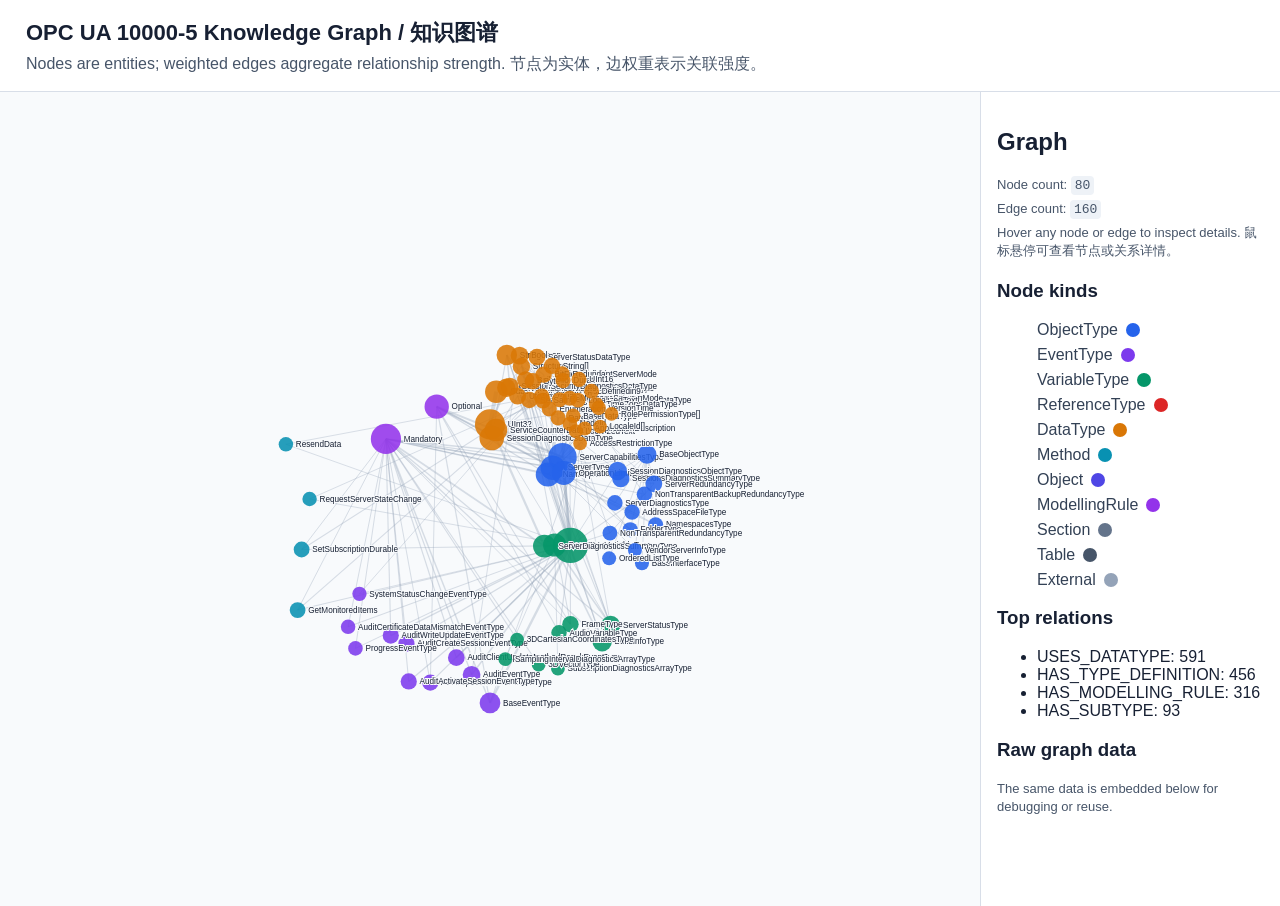
==== exports/demo_ServerType_graph.html @ 2d4c73ca "Add graph demo CLI" ====
<!doctype html>
<html lang="zh-CN">
<head>
  <meta charset="utf-8" />
  <title>OPC UA 10000-5 Knowledge Graph</title>
  <style>
    body { margin: 0; font-family: Segoe UI, Arial, sans-serif; color: #172033; background: #f8fafc; }
    header { padding: 18px 26px 12px; border-bottom: 1px solid #d8dee8; background: #ffffff; }
    h1 { margin: 0 0 6px; font-size: 22px; }
    p { margin: 4px 0; color: #475569; }
    .wrap { display: grid; grid-template-columns: 1fr 300px; min-height: calc(100vh - 86px); }
    svg { width: 100%; height: calc(100vh - 86px); background: #f8fafc; }
    aside { border-left: 1px solid #d8dee8; padding: 16px; background: #fff; overflow: auto; }
    text { font-size: 12px; fill: #172033; paint-order: stroke; stroke: #f8fafc; stroke-width: 3px; }
    .legend li { display: flex; align-items: center; gap: 8px; margin: 7px 0; color: #334155; }
    .legend b { display: inline-block; width: 14px; height: 14px; border-radius: 50%; }
    code { background: #eef2f7; padding: 2px 4px; border-radius: 4px; }
    .hint { font-size: 13px; line-height: 1.45; }
  </style>
</head>
<body>
  <header>
    <h1>OPC UA 10000-5 Knowledge Graph / 知识图谱</h1>
    <p>Nodes are entities; weighted edges aggregate relationship strength. 节点为实体，边权重表示关联强度。</p>
  </header>
  <main class="wrap">
    <svg viewBox="0 0 1440 940" role="img" aria-label="Knowledge graph">
      <g><line x1="728.9" y1="368.7" x2="722.6" y2="380.4" stroke="#94a3b8" stroke-width="6.20" opacity="0.34"><title>DataType:ServiceCounterDataType -&gt; DataType:SessionDiagnosticsDataType | weight=87 | USES_DATATYPE</title></line><line x1="729.2" y1="312.4" x2="720.0" y2="360.4" stroke="#94a3b8" stroke-width="5.86" opacity="0.34"><title>DataType:SubscriptionDiagnosticsDataType -&gt; DataType:UInt32 | weight=81 | USES_DATATYPE</title></line><line x1="826.5" y1="408.5" x2="838.1" y2="538.2" stroke="#94a3b8" stroke-width="4.65" opacity="0.34"><title>ObjectType:ServerCapabilitiesType -&gt; VariableType:PropertyType | weight=60 | HAS_TYPE_DEFINITION</title></line><line x1="720.0" y1="769.6" x2="838.1" y2="538.2" stroke="#94a3b8" stroke-width="3.44" opacity="0.34"><title>EventType:BaseEventType -&gt; VariableType:PropertyType | weight=39 | HAS_TYPE_DEFINITION</title></line><line x1="814.9" y1="537.6" x2="799.9" y2="539.2" stroke="#94a3b8" stroke-width="3.44" opacity="0.34"><title>VariableType:BaseDataVariableType -&gt; VariableType:ServerDiagnosticsSummaryType | weight=39 | HAS_SUBTYPE, HAS_TYPE_DEFINITION</title></line><line x1="720.0" y1="360.4" x2="828.5" y2="431.8" stroke="#94a3b8" stroke-width="3.27" opacity="0.34"><title>DataType:UInt32 -&gt; ObjectType:OperationLimitsType | weight=36 | USES_DATATYPE</title></line><line x1="828.5" y1="431.8" x2="838.1" y2="538.2" stroke="#94a3b8" stroke-width="3.27" opacity="0.34"><title>ObjectType:OperationLimitsType -&gt; VariableType:PropertyType | weight=36 | HAS_TYPE_DEFINITION</title></line><line x1="805.0" y1="434.0" x2="838.1" y2="538.2" stroke="#94a3b8" stroke-width="3.27" opacity="0.34"><title>ObjectType:NamespaceMetadataType -&gt; VariableType:PropertyType | weight=36 | HAS_TYPE_DEFINITION</title></line><line x1="720.0" y1="360.4" x2="799.9" y2="539.2" stroke="#94a3b8" stroke-width="3.27" opacity="0.34"><title>DataType:UInt32 -&gt; VariableType:ServerDiagnosticsSummaryType | weight=36 | USES_DATATYPE</title></line><line x1="743.9" y1="306.6" x2="720.0" y2="360.4" stroke="#94a3b8" stroke-width="3.27" opacity="0.34"><title>DataType:ServerDiagnosticsSummaryDataType -&gt; DataType:UInt32 | weight=36 | USES_DATATYPE</title></line><line x1="720.0" y1="360.4" x2="826.5" y2="408.5" stroke="#94a3b8" stroke-width="3.10" opacity="0.34"><title>DataType:UInt32 -&gt; ObjectType:ServerCapabilitiesType | weight=33 | USES_DATATYPE</title></line><line x1="641.7" y1="334.3" x2="826.5" y2="408.5" stroke="#94a3b8" stroke-width="2.92" opacity="0.34"><title>ModellingRule:Optional -&gt; ObjectType:ServerCapabilitiesType | weight=30 | HAS_MODELLING_RULE</title></line><line x1="641.7" y1="334.3" x2="828.5" y2="431.8" stroke="#94a3b8" stroke-width="2.58" opacity="0.34"><title>ModellingRule:Optional -&gt; ObjectType:OperationLimitsType | weight=24 | HAS_MODELLING_RULE</title></line><line x1="567.1" y1="381.7" x2="799.9" y2="539.2" stroke="#94a3b8" stroke-width="2.58" opacity="0.34"><title>ModellingRule:Mandatory -&gt; VariableType:ServerDiagnosticsSummaryType | weight=24 | HAS_MODELLING_RULE</title></line><line x1="812.3" y1="424.1" x2="838.1" y2="538.2" stroke="#94a3b8" stroke-width="2.41" opacity="0.34"><title>ObjectType:ServerType -&gt; VariableType:PropertyType | weight=21 | HAS_TYPE_DEFINITION</title></line><line x1="814.9" y1="537.6" x2="884.8" y2="679.6" stroke="#94a3b8" stroke-width="2.41" opacity="0.34"><title>VariableType:BaseDataVariableType -&gt; VariableType:BuildInfoType | weight=21 | HAS_SUBTYPE, HAS_TYPE_DEFINITION</title></line><line x1="567.1" y1="381.7" x2="812.3" y2="424.1" stroke="#94a3b8" stroke-width="2.23" opacity="0.34"><title>ModellingRule:Mandatory -&gt; ObjectType:ServerType | weight=18 | HAS_MODELLING_RULE</title></line><line x1="567.1" y1="381.7" x2="826.5" y2="408.5" stroke="#94a3b8" stroke-width="2.23" opacity="0.34"><title>ModellingRule:Mandatory -&gt; ObjectType:ServerCapabilitiesType | weight=18 | HAS_MODELLING_RULE</title></line><line x1="692.9" y1="728.3" x2="838.1" y2="538.2" stroke="#94a3b8" stroke-width="2.23" opacity="0.34"><title>EventType:AuditEventType -&gt; VariableType:PropertyType | weight=18 | HAS_TYPE_DEFINITION</title></line><line x1="814.9" y1="537.6" x2="897.3" y2="655.9" stroke="#94a3b8" stroke-width="2.23" opacity="0.34"><title>VariableType:BaseDataVariableType -&gt; VariableType:ServerStatusType | weight=18 | HAS_SUBTYPE, HAS_TYPE_DEFINITION</title></line><line x1="641.7" y1="334.3" x2="812.3" y2="424.1" stroke="#94a3b8" stroke-width="2.12" opacity="0.34"><title>ModellingRule:Optional -&gt; ObjectType:ServerType | weight=16 | HAS_MODELLING_RULE</title></line><line x1="720.0" y1="769.6" x2="567.1" y2="381.7" stroke="#94a3b8" stroke-width="2.12" opacity="0.34"><title>EventType:BaseEventType -&gt; ModellingRule:Mandatory | weight=16 | HAS_MODELLING_RULE</title></line><line x1="670.5" y1="703.1" x2="838.1" y2="538.2" stroke="#94a3b8" stroke-width="2.06" opacity="0.34"><title>EventType:AuditClientUpdateMethodResultEventType -&gt; VariableType:PropertyType | weight=15 | HAS_TYPE_DEFINITION</title></line><line x1="744.7" y1="258.4" x2="884.8" y2="679.6" stroke="#94a3b8" stroke-width="2.06" opacity="0.34"><title>DataType:String -&gt; VariableType:BuildInfoType | weight=15 | USES_DATATYPE</title></line><line x1="772.4" y1="294.9" x2="744.7" y2="258.4" stroke="#94a3b8" stroke-width="2.06" opacity="0.34"><title>DataType:BuildInfo -&gt; DataType:String | weight=15 | USES_DATATYPE</title></line><line x1="722.6" y1="380.4" x2="720.0" y2="360.4" stroke="#94a3b8" stroke-width="2.06" opacity="0.34"><title>DataType:SessionDiagnosticsDataType -&gt; DataType:UInt32 | weight=15 | USES_DATATYPE</title></line><line x1="749.1" y1="304.8" x2="744.7" y2="258.4" stroke="#94a3b8" stroke-width="2.06" opacity="0.34"><title>DataType:SessionSecurityDiagnosticsDataType -&gt; DataType:String | weight=15 | USES_DATATYPE</title></line><line x1="567.1" y1="381.7" x2="805.0" y2="434.0" stroke="#94a3b8" stroke-width="2.00" opacity="0.34"><title>ModellingRule:Mandatory -&gt; ObjectType:NamespaceMetadataType | weight=14 | HAS_MODELLING_RULE</title></line><line x1="869.3" y1="311.7" x2="812.3" y2="424.1" stroke="#94a3b8" stroke-width="1.89" opacity="0.34"><title>DataType:Definedin9 -&gt; ObjectType:ServerType | weight=12 | USES_DATATYPE</title></line><line x1="850.8" y1="294.3" x2="826.5" y2="408.5" stroke="#94a3b8" stroke-width="1.89" opacity="0.34"><title>DataType:UInt16 -&gt; ObjectType:ServerCapabilitiesType | weight=12 | USES_DATATYPE</title></line><line x1="641.7" y1="334.3" x2="805.0" y2="434.0" stroke="#94a3b8" stroke-width="1.89" opacity="0.34"><title>ModellingRule:Optional -&gt; ObjectType:NamespaceMetadataType | weight=12 | HAS_MODELLING_RULE</title></line><line x1="597.2" y1="682.6" x2="838.1" y2="538.2" stroke="#94a3b8" stroke-width="1.89" opacity="0.34"><title>EventType:AuditCreateSessionEventType -&gt; VariableType:PropertyType | weight=12 | HAS_TYPE_DEFINITION</title></line><line x1="600.6" y1="738.1" x2="838.1" y2="538.2" stroke="#94a3b8" stroke-width="1.89" opacity="0.34"><title>EventType:AuditActivateSessionEventType -&gt; VariableType:PropertyType | weight=12 | HAS_TYPE_DEFINITION</title></line><line x1="574.2" y1="670.7" x2="838.1" y2="538.2" stroke="#94a3b8" stroke-width="1.89" opacity="0.34"><title>EventType:AuditWriteUpdateEventType -&gt; VariableType:PropertyType | weight=12 | HAS_TYPE_DEFINITION</title></line><line x1="632.3" y1="739.8" x2="838.1" y2="538.2" stroke="#94a3b8" stroke-width="1.89" opacity="0.34"><title>EventType:AuditUpdateMethodEventType -&gt; VariableType:PropertyType | weight=12 | HAS_TYPE_DEFINITION</title></line><line x1="567.1" y1="381.7" x2="897.3" y2="655.9" stroke="#94a3b8" stroke-width="1.89" opacity="0.34"><title>ModellingRule:Mandatory -&gt; VariableType:ServerStatusType | weight=12 | HAS_MODELLING_RULE</title></line><line x1="567.1" y1="381.7" x2="884.8" y2="679.6" stroke="#94a3b8" stroke-width="1.89" opacity="0.34"><title>ModellingRule:Mandatory -&gt; VariableType:BuildInfoType | weight=12 | HAS_MODELLING_RULE</title></line><line x1="798.8" y1="287.3" x2="763.5" y2="259.4" stroke="#94a3b8" stroke-width="1.89" opacity="0.34"><title>DataType:BitFieldDefinition -&gt; DataType:Boolean | weight=12 | USES_DATATYPE</title></line><line x1="720.0" y1="769.6" x2="641.7" y2="334.3" stroke="#94a3b8" stroke-width="1.77" opacity="0.34"><title>EventType:BaseEventType -&gt; ModellingRule:Optional | weight=10 | HAS_MODELLING_RULE</title></line><line x1="692.9" y1="728.3" x2="567.1" y2="381.7" stroke="#94a3b8" stroke-width="1.77" opacity="0.34"><title>EventType:AuditEventType -&gt; ModellingRule:Mandatory | weight=10 | HAS_MODELLING_RULE</title></line><line x1="670.5" y1="703.1" x2="567.1" y2="381.7" stroke="#94a3b8" stroke-width="1.77" opacity="0.34"><title>EventType:AuditClientUpdateMethodResultEventType -&gt; ModellingRule:Mandatory | weight=10 | HAS_MODELLING_RULE</title></line><line x1="744.7" y1="258.4" x2="805.0" y2="434.0" stroke="#94a3b8" stroke-width="1.72" opacity="0.34"><title>DataType:String -&gt; ObjectType:NamespaceMetadataType | weight=9 | USES_DATATYPE</title></line><line x1="821.4" y1="666.7" x2="838.1" y2="538.2" stroke="#94a3b8" stroke-width="1.72" opacity="0.34"><title>VariableType:AudioVariableType -&gt; VariableType:PropertyType | weight=9 | HAS_TYPE_DEFINITION</title></line><line x1="797.9" y1="325.5" x2="720.0" y2="360.4" stroke="#94a3b8" stroke-width="1.72" opacity="0.34"><title>DataType:SamplingIntervalDiagnosticsDataType -&gt; DataType:UInt32 | weight=9 | USES_DATATYPE</title></line><line x1="722.6" y1="380.4" x2="744.7" y2="258.4" stroke="#94a3b8" stroke-width="1.72" opacity="0.34"><title>DataType:SessionDiagnosticsDataType -&gt; DataType:String | weight=9 | USES_DATATYPE</title></line><line x1="798.8" y1="287.3" x2="838.1" y2="538.2" stroke="#94a3b8" stroke-width="1.72" opacity="0.34"><title>DataType:BitFieldDefinition -&gt; VariableType:PropertyType | weight=9 | HAS_TYPE_DEFINITION</title></line><line x1="597.2" y1="682.6" x2="567.1" y2="381.7" stroke="#94a3b8" stroke-width="1.66" opacity="0.34"><title>EventType:AuditCreateSessionEventType -&gt; ModellingRule:Mandatory | weight=8 | HAS_MODELLING_RULE</title></line><line x1="574.2" y1="670.7" x2="567.1" y2="381.7" stroke="#94a3b8" stroke-width="1.66" opacity="0.34"><title>EventType:AuditWriteUpdateEventType -&gt; ModellingRule:Mandatory | weight=8 | HAS_MODELLING_RULE</title></line><line x1="811.1" y1="274.5" x2="812.3" y2="424.1" stroke="#94a3b8" stroke-width="1.54" opacity="0.34"><title>DataType:String[] -&gt; ObjectType:ServerType | weight=6 | USES_DATATYPE</title></line><line x1="926.0" y1="515.1" x2="826.5" y2="408.5" stroke="#94a3b8" stroke-width="1.54" opacity="0.34"><title>ObjectType:FolderType -&gt; ObjectType:ServerCapabilitiesType | weight=6 | HAS_TYPE_DEFINITION</title></line><line x1="567.1" y1="381.7" x2="907.5" y2="428.9" stroke="#94a3b8" stroke-width="1.54" opacity="0.34"><title>ModellingRule:Mandatory -&gt; ObjectType:SessionDiagnosticsObjectType | weight=6 | HAS_MODELLING_RULE</title></line><line x1="898.5" y1="345.0" x2="805.0" y2="434.0" stroke="#94a3b8" stroke-width="1.54" opacity="0.34"><title>DataType:RolePermissionType[] -&gt; ObjectType:NamespaceMetadataType | weight=6 | USES_DATATYPE</title></line><line x1="946.9" y1="463.0" x2="838.1" y2="538.2" stroke="#94a3b8" stroke-width="1.54" opacity="0.34"><title>ObjectType:NonTransparentBackupRedundancyType -&gt; VariableType:PropertyType | weight=6 | HAS_TYPE_DEFINITION</title></line><line x1="567.1" y1="381.7" x2="946.9" y2="463.0" stroke="#94a3b8" stroke-width="1.54" opacity="0.34"><title>ModellingRule:Mandatory -&gt; ObjectType:NonTransparentBackupRedundancyType | weight=6 | HAS_MODELLING_RULE</title></line><line x1="600.6" y1="738.1" x2="567.1" y2="381.7" stroke="#94a3b8" stroke-width="1.54" opacity="0.34"><title>EventType:AuditActivateSessionEventType -&gt; ModellingRule:Mandatory | weight=6 | HAS_MODELLING_RULE</title></line><line x1="511.5" y1="657.8" x2="838.1" y2="538.2" stroke="#94a3b8" stroke-width="1.54" opacity="0.34"><title>EventType:AuditCertificateDataMismatchEventType -&gt; VariableType:PropertyType | weight=6 | HAS_TYPE_DEFINITION</title></line><line x1="522.3" y1="689.5" x2="838.1" y2="538.2" stroke="#94a3b8" stroke-width="1.54" opacity="0.34"><title>EventType:ProgressEventType -&gt; VariableType:PropertyType | weight=6 | HAS_TYPE_DEFINITION</title></line><line x1="760.6" y1="318.6" x2="897.3" y2="655.9" stroke="#94a3b8" stroke-width="1.54" opacity="0.34"><title>DataType:UtcTime -&gt; VariableType:ServerStatusType | weight=6 | USES_DATATYPE</title></line><line x1="641.7" y1="334.3" x2="821.4" y2="666.7" stroke="#94a3b8" stroke-width="1.54" opacity="0.34"><title>ModellingRule:Optional -&gt; VariableType:AudioVariableType | weight=6 | HAS_MODELLING_RULE</title></line><line x1="567.1" y1="381.7" x2="791.5" y2="713.5" stroke="#94a3b8" stroke-width="1.54" opacity="0.34"><title>ModellingRule:Mandatory -&gt; VariableType:3DVectorType | weight=6 | HAS_MODELLING_RULE</title></line><line x1="567.1" y1="381.7" x2="759.8" y2="676.5" stroke="#94a3b8" stroke-width="1.54" opacity="0.34"><title>ModellingRule:Mandatory -&gt; VariableType:3DCartesianCoordinatesType | weight=6 | HAS_MODELLING_RULE</title></line><line x1="763.5" y1="259.4" x2="838.2" y2="654.0" stroke="#94a3b8" stroke-width="1.54" opacity="0.34"><title>DataType:Boolean -&gt; VariableType:FrameType | weight=6 | USES_DATATYPE</title></line><line x1="838.2" y1="654.0" x2="838.1" y2="538.2" stroke="#94a3b8" stroke-width="1.54" opacity="0.34"><title>VariableType:FrameType -&gt; VariableType:PropertyType | weight=6 | HAS_TYPE_DEFINITION</title></line><line x1="641.7" y1="334.3" x2="838.2" y2="654.0" stroke="#94a3b8" stroke-width="1.54" opacity="0.34"><title>ModellingRule:Optional -&gt; VariableType:FrameType | weight=6 | HAS_MODELLING_RULE</title></line><line x1="795.8" y1="319.2" x2="437.3" y2="633.2" stroke="#94a3b8" stroke-width="1.54" opacity="0.34"><title>DataType:Argument[] -&gt; Method:GetMonitoredItems | weight=6 | USES_DATATYPE</title></line><line x1="437.3" y1="633.2" x2="838.1" y2="538.2" stroke="#94a3b8" stroke-width="1.54" opacity="0.34"><title>Method:GetMonitoredItems -&gt; VariableType:PropertyType | weight=6 | HAS_TYPE_DEFINITION</title></line><line x1="795.8" y1="319.2" x2="443.2" y2="544.2" stroke="#94a3b8" stroke-width="1.54" opacity="0.34"><title>DataType:Argument[] -&gt; Method:SetSubscriptionDurable | weight=6 | USES_DATATYPE</title></line><line x1="443.2" y1="544.2" x2="838.1" y2="538.2" stroke="#94a3b8" stroke-width="1.54" opacity="0.34"><title>Method:SetSubscriptionDurable -&gt; VariableType:PropertyType | weight=6 | HAS_TYPE_DEFINITION</title></line><line x1="789.0" y1="261.6" x2="760.6" y2="318.6" stroke="#94a3b8" stroke-width="1.54" opacity="0.34"><title>DataType:ServerStatusDataType -&gt; DataType:UtcTime | weight=6 | USES_DATATYPE</title></line><line x1="722.6" y1="380.4" x2="760.6" y2="318.6" stroke="#94a3b8" stroke-width="1.54" opacity="0.34"><title>DataType:SessionDiagnosticsDataType -&gt; DataType:UtcTime | weight=6 | USES_DATATYPE</title></line><line x1="728.9" y1="368.7" x2="720.0" y2="360.4" stroke="#94a3b8" stroke-width="1.54" opacity="0.34"><title>DataType:ServiceCounterDataType -&gt; DataType:UInt32 | weight=6 | USES_DATATYPE</title></line><line x1="567.1" y1="381.7" x2="912.2" y2="440.2" stroke="#94a3b8" stroke-width="1.43" opacity="0.34"><title>ModellingRule:Mandatory -&gt; ObjectType:SessionsDiagnosticsSummaryType | weight=4 | HAS_MODELLING_RULE</title></line><line x1="511.5" y1="657.8" x2="567.1" y2="381.7" stroke="#94a3b8" stroke-width="1.43" opacity="0.34"><title>EventType:AuditCertificateDataMismatchEventType -&gt; ModellingRule:Mandatory | weight=4 | HAS_MODELLING_RULE</title></line><line x1="632.3" y1="739.8" x2="567.1" y2="381.7" stroke="#94a3b8" stroke-width="1.43" opacity="0.34"><title>EventType:AuditUpdateMethodEventType -&gt; ModellingRule:Mandatory | weight=4 | HAS_MODELLING_RULE</title></line><line x1="632.3" y1="739.8" x2="641.7" y2="334.3" stroke="#94a3b8" stroke-width="1.43" opacity="0.34"><title>EventType:AuditUpdateMethodEventType -&gt; ModellingRule:Optional | weight=4 | HAS_MODELLING_RULE</title></line><line x1="522.3" y1="689.5" x2="567.1" y2="381.7" stroke="#94a3b8" stroke-width="1.43" opacity="0.34"><title>EventType:ProgressEventType -&gt; ModellingRule:Mandatory | weight=4 | HAS_MODELLING_RULE</title></line><line x1="567.1" y1="381.7" x2="838.2" y2="654.0" stroke="#94a3b8" stroke-width="1.43" opacity="0.34"><title>ModellingRule:Mandatory -&gt; VariableType:FrameType | weight=4 | HAS_MODELLING_RULE</title></line><line x1="437.3" y1="633.2" x2="567.1" y2="381.7" stroke="#94a3b8" stroke-width="1.43" opacity="0.34"><title>Method:GetMonitoredItems -&gt; ModellingRule:Mandatory | weight=4 | HAS_MODELLING_RULE</title></line><line x1="443.2" y1="544.2" x2="567.1" y2="381.7" stroke="#94a3b8" stroke-width="1.43" opacity="0.34"><title>Method:SetSubscriptionDurable -&gt; ModellingRule:Mandatory | weight=4 | HAS_MODELLING_RULE</title></line><line x1="950.7" y1="404.4" x2="812.3" y2="424.1" stroke="#94a3b8" stroke-width="1.37" opacity="0.34"><title>ObjectType:BaseObjectType -&gt; ObjectType:ServerType | weight=3 | HAS_SUBTYPE</title></line><line x1="879.6" y1="336.1" x2="812.3" y2="424.1" stroke="#94a3b8" stroke-width="1.37" opacity="0.34"><title>DataType:VersionTime -&gt; ObjectType:ServerType | weight=3 | USES_DATATYPE</title></line><line x1="789.0" y1="261.6" x2="812.3" y2="424.1" stroke="#94a3b8" stroke-width="1.37" opacity="0.34"><title>DataType:ServerStatusDataType -&gt; ObjectType:ServerType | weight=3 | USES_DATATYPE</title></line><line x1="783.0" y1="297.0" x2="812.3" y2="424.1" stroke="#94a3b8" stroke-width="1.37" opacity="0.34"><title>DataType:Byte -&gt; ObjectType:ServerType | weight=3 | USES_DATATYPE</title></line><line x1="763.5" y1="259.4" x2="812.3" y2="424.1" stroke="#94a3b8" stroke-width="1.37" opacity="0.34"><title>DataType:Boolean -&gt; ObjectType:ServerType | weight=3 | USES_DATATYPE</title></line><line x1="820.1" y1="350.8" x2="812.3" y2="424.1" stroke="#94a3b8" stroke-width="1.37" opacity="0.34"><title>DataType:DateTime -&gt; ObjectType:ServerType | weight=3 | USES_DATATYPE</title></line><line x1="876.1" y1="331.1" x2="812.3" y2="424.1" stroke="#94a3b8" stroke-width="1.37" opacity="0.34"><title>DataType:TimeZoneDataType -&gt; ObjectType:ServerType | weight=3 | USES_DATATYPE</title></line><line x1="826.5" y1="408.5" x2="812.3" y2="424.1" stroke="#94a3b8" stroke-width="1.37" opacity="0.34"><title>ObjectType:ServerCapabilitiesType -&gt; ObjectType:ServerType | weight=3 | HAS_TYPE_DEFINITION</title></line><line x1="903.5" y1="475.7" x2="812.3" y2="424.1" stroke="#94a3b8" stroke-width="1.37" opacity="0.34"><title>ObjectType:ServerDiagnosticsType -&gt; ObjectType:ServerType | weight=3 | HAS_TYPE_DEFINITION</title></line><line x1="812.3" y1="424.1" x2="933.0" y2="545.0" stroke="#94a3b8" stroke-width="1.37" opacity="0.34"><title>ObjectType:ServerType -&gt; ObjectType:VendorServerInfoType | weight=3 | HAS_TYPE_DEFINITION</title></line><line x1="960.8" y1="447.7" x2="812.3" y2="424.1" stroke="#94a3b8" stroke-width="1.37" opacity="0.34"><title>ObjectType:ServerRedundancyType -&gt; ObjectType:ServerType | weight=3 | HAS_TYPE_DEFINITION</title></line><line x1="963.4" y1="507.8" x2="812.3" y2="424.1" stroke="#94a3b8" stroke-width="1.37" opacity="0.34"><title>ObjectType:NamespacesType -&gt; ObjectType:ServerType | weight=3 | HAS_TYPE_DEFINITION</title></line><line x1="950.7" y1="404.4" x2="826.5" y2="408.5" stroke="#94a3b8" stroke-width="1.37" opacity="0.34"><title>ObjectType:BaseObjectType -&gt; ObjectType:ServerCapabilitiesType | weight=3 | HAS_SUBTYPE</title></line><line x1="811.1" y1="274.5" x2="826.5" y2="408.5" stroke="#94a3b8" stroke-width="1.37" opacity="0.34"><title>DataType:String[] -&gt; ObjectType:ServerCapabilitiesType | weight=3 | USES_DATATYPE</title></line><line x1="881.7" y1="363.6" x2="826.5" y2="408.5" stroke="#94a3b8" stroke-width="1.37" opacity="0.34"><title>DataType:LocaleId[] -&gt; ObjectType:ServerCapabilitiesType | weight=3 | USES_DATATYPE</title></line><line x1="827.3" y1="296.0" x2="826.5" y2="408.5" stroke="#94a3b8" stroke-width="1.37" opacity="0.34"><title>DataType:Duration -&gt; ObjectType:ServerCapabilitiesType | weight=3 | USES_DATATYPE</title></line><line x1="828.5" y1="431.8" x2="826.5" y2="408.5" stroke="#94a3b8" stroke-width="1.37" opacity="0.34"><title>ObjectType:OperationLimitsType -&gt; ObjectType:ServerCapabilitiesType | weight=3 | HAS_TYPE_DEFINITION</title></line><line x1="842.2" y1="347.8" x2="826.5" y2="408.5" stroke="#94a3b8" stroke-width="1.37" opacity="0.34"><title>DataType:BaseDataType -&gt; ObjectType:ServerCapabilitiesType | weight=3 | USES_DATATYPE</title></line><line x1="950.7" y1="404.4" x2="903.5" y2="475.7" stroke="#94a3b8" stroke-width="1.37" opacity="0.34"><title>ObjectType:BaseObjectType -&gt; ObjectType:ServerDiagnosticsType | weight=3 | HAS_SUBTYPE</title></line><line x1="950.7" y1="404.4" x2="912.2" y2="440.2" stroke="#94a3b8" stroke-width="1.37" opacity="0.34"><title>ObjectType:BaseObjectType -&gt; ObjectType:SessionsDiagnosticsSummaryType | weight=3 | HAS_SUBTYPE</title></line><line x1="907.5" y1="428.9" x2="912.2" y2="440.2" stroke="#94a3b8" stroke-width="1.37" opacity="0.34"><title>ObjectType:SessionDiagnosticsObjectType -&gt; ObjectType:SessionsDiagnosticsSummaryType | weight=3 | HAS_TYPE_DEFINITION</title></line><line x1="950.7" y1="404.4" x2="907.5" y2="428.9" stroke="#94a3b8" stroke-width="1.37" opacity="0.34"><title>ObjectType:BaseObjectType -&gt; ObjectType:SessionDiagnosticsObjectType | weight=3 | HAS_SUBTYPE</title></line><line x1="722.6" y1="380.4" x2="907.5" y2="428.9" stroke="#94a3b8" stroke-width="1.37" opacity="0.34"><title>DataType:SessionDiagnosticsDataType -&gt; ObjectType:SessionDiagnosticsObjectType | weight=3 | USES_DATATYPE</title></line><line x1="749.1" y1="304.8" x2="907.5" y2="428.9" stroke="#94a3b8" stroke-width="1.37" opacity="0.34"><title>DataType:SessionSecurityDiagnosticsDataType -&gt; ObjectType:SessionDiagnosticsObjectType | weight=3 | USES_DATATYPE</title></line><line x1="907.5" y1="428.9" x2="838.1" y2="538.2" stroke="#94a3b8" stroke-width="1.37" opacity="0.34"><title>ObjectType:SessionDiagnosticsObjectType -&gt; VariableType:PropertyType | weight=3 | HAS_TYPE_DEFINITION</title></line><line x1="950.7" y1="404.4" x2="933.0" y2="545.0" stroke="#94a3b8" stroke-width="1.37" opacity="0.34"><title>ObjectType:BaseObjectType -&gt; ObjectType:VendorServerInfoType | weight=3 | HAS_SUBTYPE</title></line><line x1="950.7" y1="404.4" x2="960.8" y2="447.7" stroke="#94a3b8" stroke-width="1.37" opacity="0.34"><title>ObjectType:BaseObjectType -&gt; ObjectType:ServerRedundancyType | weight=3 | HAS_SUBTYPE</title></line><line x1="822.2" y1="324.1" x2="960.8" y2="447.7" stroke="#94a3b8" stroke-width="1.37" opacity="0.34"><title>DataType:RedundancySupport -&gt; ObjectType:ServerRedundancyType | weight=3 | USES_DATATYPE</title></line><line x1="896.2" y1="520.1" x2="960.8" y2="447.7" stroke="#94a3b8" stroke-width="1.37" opacity="0.34"><title>ObjectType:NonTransparentRedundancyType -&gt; ObjectType:ServerRedundancyType | weight=3 | HAS_SUBTYPE</title></line><line x1="811.1" y1="274.5" x2="896.2" y2="520.1" stroke="#94a3b8" stroke-width="1.37" opacity="0.34"><title>DataType:String[] -&gt; ObjectType:NonTransparentRedundancyType | weight=3 | USES_DATATYPE</title></line><line x1="896.2" y1="520.1" x2="838.1" y2="538.2" stroke="#94a3b8" stroke-width="1.37" opacity="0.34"><title>ObjectType:NonTransparentRedundancyType -&gt; VariableType:PropertyType | weight=3 | HAS_TYPE_DEFINITION</title></line><line x1="926.0" y1="515.1" x2="828.5" y2="431.8" stroke="#94a3b8" stroke-width="1.37" opacity="0.34"><title>ObjectType:FolderType -&gt; ObjectType:OperationLimitsType | weight=3 | HAS_SUBTYPE</title></line><line x1="950.7" y1="404.4" x2="805.0" y2="434.0" stroke="#94a3b8" stroke-width="1.37" opacity="0.34"><title>ObjectType:BaseObjectType -&gt; ObjectType:NamespaceMetadataType | weight=3 | HAS_SUBTYPE</title></line><line x1="820.1" y1="350.8" x2="805.0" y2="434.0" stroke="#94a3b8" stroke-width="1.37" opacity="0.34"><title>DataType:DateTime -&gt; ObjectType:NamespaceMetadataType | weight=3 | USES_DATATYPE</title></line><line x1="763.5" y1="259.4" x2="805.0" y2="434.0" stroke="#94a3b8" stroke-width="1.37" opacity="0.34"><title>DataType:Boolean -&gt; ObjectType:NamespaceMetadataType | weight=3 | USES_DATATYPE</title></line><line x1="928.7" y1="489.3" x2="805.0" y2="434.0" stroke="#94a3b8" stroke-width="1.37" opacity="0.34"><title>ObjectType:AddressSpaceFileType -&gt; ObjectType:NamespaceMetadataType | weight=3 | HAS_TYPE_DEFINITION</title></line><line x1="852.4" y1="388.3" x2="805.0" y2="434.0" stroke="#94a3b8" stroke-width="1.37" opacity="0.34"><title>DataType:AccessRestrictionType -&gt; ObjectType:NamespaceMetadataType | weight=3 | USES_DATATYPE</title></line><line x1="879.6" y1="336.1" x2="805.0" y2="434.0" stroke="#94a3b8" stroke-width="1.37" opacity="0.34"><title>DataType:VersionTime -&gt; ObjectType:NamespaceMetadataType | weight=3 | USES_DATATYPE</title></line><line x1="950.7" y1="404.4" x2="963.4" y2="507.8" stroke="#94a3b8" stroke-width="1.37" opacity="0.34"><title>ObjectType:BaseObjectType -&gt; ObjectType:NamespacesType | weight=3 | HAS_SUBTYPE</title></line><line x1="805.0" y1="434.0" x2="963.4" y2="507.8" stroke="#94a3b8" stroke-width="1.37" opacity="0.34"><title>ObjectType:NamespaceMetadataType -&gt; ObjectType:NamespacesType | weight=3 | HAS_TYPE_DEFINITION</title></line><line x1="826.1" y1="286.2" x2="946.9" y2="463.0" stroke="#94a3b8" stroke-width="1.37" opacity="0.34"><title>DataType:RedundantServerMode -&gt; ObjectType:NonTransparentBackupRedundancyType | weight=3 | USES_DATATYPE</title></line><line x1="876.1" y1="331.1" x2="720.0" y2="769.6" stroke="#94a3b8" stroke-width="1.37" opacity="0.34"><title>DataType:TimeZoneDataType -&gt; EventType:BaseEventType | weight=3 | USES_DATATYPE</title></line><line x1="763.5" y1="259.4" x2="692.9" y2="728.3" stroke="#94a3b8" stroke-width="1.37" opacity="0.34"><title>DataType:Boolean -&gt; EventType:AuditEventType | weight=3 | USES_DATATYPE</title></line><line x1="777.8" y1="324.6" x2="528.2" y2="609.4" stroke="#94a3b8" stroke-width="1.37" opacity="0.34"><title>DataType:ServerState -&gt; EventType:SystemStatusChangeEventType | weight=3 | USES_DATATYPE</title></line><line x1="528.2" y1="609.4" x2="838.1" y2="538.2" stroke="#94a3b8" stroke-width="1.37" opacity="0.34"><title>EventType:SystemStatusChangeEventType -&gt; VariableType:PropertyType | weight=3 | HAS_TYPE_DEFINITION</title></line><line x1="950.7" y1="404.4" x2="926.0" y2="515.1" stroke="#94a3b8" stroke-width="1.37" opacity="0.34"><title>ObjectType:BaseObjectType -&gt; ObjectType:FolderType | weight=3 | HAS_SUBTYPE</title></line><line x1="943.3" y1="564.5" x2="950.7" y2="404.4" stroke="#94a3b8" stroke-width="1.37" opacity="0.34"><title>ObjectType:BaseInterfaceType -&gt; ObjectType:BaseObjectType | weight=3 | HAS_SUBTYPE</title></line><line x1="950.7" y1="404.4" x2="895.1" y2="557.2" stroke="#94a3b8" stroke-width="1.37" opacity="0.34"><title>ObjectType:BaseObjectType -&gt; ObjectType:OrderedListType | weight=3 | HAS_SUBTYPE</title></line><line x1="777.8" y1="324.6" x2="897.3" y2="655.9" stroke="#94a3b8" stroke-width="1.37" opacity="0.34"><title>DataType:ServerState -&gt; VariableType:ServerStatusType | weight=3 | USES_DATATYPE</title></line><line x1="772.4" y1="294.9" x2="897.3" y2="655.9" stroke="#94a3b8" stroke-width="1.37" opacity="0.34"><title>DataType:BuildInfo -&gt; VariableType:ServerStatusType | weight=3 | USES_DATATYPE</title></line><line x1="720.0" y1="360.4" x2="897.3" y2="655.9" stroke="#94a3b8" stroke-width="1.37" opacity="0.34"><title>DataType:UInt32 -&gt; VariableType:ServerStatusType | weight=3 | USES_DATATYPE</title></line><line x1="846.1" y1="370.3" x2="897.3" y2="655.9" stroke="#94a3b8" stroke-width="1.37" opacity="0.34"><title>DataType:LocalizedText -&gt; VariableType:ServerStatusType | weight=3 | USES_DATATYPE</title></line><line x1="760.6" y1="318.6" x2="884.8" y2="679.6" stroke="#94a3b8" stroke-width="1.37" opacity="0.34"><title>DataType:UtcTime -&gt; VariableType:BuildInfoType | weight=3 | USES_DATATYPE</title></line><line x1="814.9" y1="537.6" x2="742.5" y2="705.3" stroke="#94a3b8" stroke-width="1.37" opacity="0.34"><title>VariableType:BaseDataVariableType -&gt; VariableType:SamplingIntervalDiagnosticsArrayType | weight=3 | HAS_SUBTYPE</title></line><line x1="814.9" y1="537.6" x2="819.8" y2="719.4" stroke="#94a3b8" stroke-width="1.37" opacity="0.34"><title>VariableType:BaseDataVariableType -&gt; VariableType:SubscriptionDiagnosticsArrayType | weight=3 | HAS_SUBTYPE</title></line><line x1="795.8" y1="319.2" x2="420.1" y2="389.6" stroke="#94a3b8" stroke-width="1.37" opacity="0.34"><title>DataType:Argument[] -&gt; Method:ResendData | weight=3 | USES_DATATYPE</title></line><line x1="420.1" y1="389.6" x2="838.1" y2="538.2" stroke="#94a3b8" stroke-width="1.37" opacity="0.34"><title>Method:ResendData -&gt; VariableType:PropertyType | weight=3 | HAS_TYPE_DEFINITION</title></line><line x1="795.8" y1="319.2" x2="454.9" y2="470.0" stroke="#94a3b8" stroke-width="1.37" opacity="0.34"><title>DataType:Argument[] -&gt; Method:RequestServerStateChange | weight=3 | USES_DATATYPE</title></line><line x1="454.9" y1="470.0" x2="838.1" y2="538.2" stroke="#94a3b8" stroke-width="1.37" opacity="0.34"><title>Method:RequestServerStateChange -&gt; VariableType:PropertyType | weight=3 | HAS_TYPE_DEFINITION</title></line><line x1="842.2" y1="347.8" x2="763.5" y2="259.4" stroke="#94a3b8" stroke-width="1.37" opacity="0.34"><title>DataType:BaseDataType -&gt; DataType:Boolean | weight=3 | HAS_SUBTYPE</title></line><line x1="842.2" y1="347.8" x2="820.1" y2="350.8" stroke="#94a3b8" stroke-width="1.37" opacity="0.34"><title>DataType:BaseDataType -&gt; DataType:DateTime | weight=3 | HAS_SUBTYPE</title></line><line x1="820.1" y1="350.8" x2="760.6" y2="318.6" stroke="#94a3b8" stroke-width="1.37" opacity="0.34"><title>DataType:DateTime -&gt; DataType:UtcTime | weight=3 | HAS_SUBTYPE</title></line><line x1="852.4" y1="388.3" x2="838.1" y2="538.2" stroke="#94a3b8" stroke-width="1.37" opacity="0.34"><title>DataType:AccessRestrictionType -&gt; VariableType:PropertyType | weight=3 | HAS_TYPE_DEFINITION</title></line><line x1="766.2" y1="275.2" x2="876.1" y2="331.1" stroke="#94a3b8" stroke-width="1.37" opacity="0.34"><title>DataType:Structure -&gt; DataType:TimeZoneDataType | weight=3 | HAS_SUBTYPE</title></line><line x1="859.3" y1="366.3" x2="766.2" y2="275.2" stroke="#94a3b8" stroke-width="1.37" opacity="0.34"><title>DataType:ApplicationDescription -&gt; DataType:Structure | weight=3 | HAS_SUBTYPE</title></line><line x1="807.1" y1="337.6" x2="837.1" y2="321.9" stroke="#94a3b8" stroke-width="1.37" opacity="0.34"><title>DataType:Enumeration -&gt; DataType:MessageSecurityMode | weight=3 | HAS_SUBTYPE</title></line><line x1="849.3" y1="324.7" x2="837.1" y2="321.9" stroke="#94a3b8" stroke-width="1.37" opacity="0.34"><title>DataType:LocalizedText[] -&gt; DataType:MessageSecurityMode | weight=3 | USES_DATATYPE</title></line><line x1="837.1" y1="321.9" x2="838.1" y2="538.2" stroke="#94a3b8" stroke-width="1.37" opacity="0.34"><title>DataType:MessageSecurityMode -&gt; VariableType:PropertyType | weight=3 | HAS_TYPE_DEFINITION</title></line><line x1="720.0" y1="360.4" x2="879.6" y2="336.1" stroke="#94a3b8" stroke-width="1.37" opacity="0.34"><title>DataType:UInt32 -&gt; DataType:VersionTime | weight=3 | HAS_SUBTYPE</title></line><line x1="772.4" y1="294.9" x2="760.6" y2="318.6" stroke="#94a3b8" stroke-width="1.37" opacity="0.34"><title>DataType:BuildInfo -&gt; DataType:UtcTime | weight=3 | USES_DATATYPE</title></line><line x1="772.4" y1="294.9" x2="766.2" y2="275.2" stroke="#94a3b8" stroke-width="1.37" opacity="0.34"><title>DataType:BuildInfo -&gt; DataType:Structure | weight=3 | HAS_SUBTYPE</title></line><line x1="807.1" y1="337.6" x2="822.2" y2="324.1" stroke="#94a3b8" stroke-width="1.37" opacity="0.34"><title>DataType:Enumeration -&gt; DataType:RedundancySupport | weight=3 | HAS_SUBTYPE</title></line><line x1="849.3" y1="324.7" x2="822.2" y2="324.1" stroke="#94a3b8" stroke-width="1.37" opacity="0.34"><title>DataType:LocalizedText[] -&gt; DataType:RedundancySupport | weight=3 | USES_DATATYPE</title></line><line x1="822.2" y1="324.1" x2="838.1" y2="538.2" stroke="#94a3b8" stroke-width="1.37" opacity="0.34"><title>DataType:RedundancySupport -&gt; VariableType:PropertyType | weight=3 | HAS_TYPE_DEFINITION</title></line><line x1="807.1" y1="337.6" x2="777.8" y2="324.6" stroke="#94a3b8" stroke-width="1.37" opacity="0.34"><title>DataType:Enumeration -&gt; DataType:ServerState | weight=3 | HAS_SUBTYPE</title></line><line x1="849.3" y1="324.7" x2="777.8" y2="324.6" stroke="#94a3b8" stroke-width="1.37" opacity="0.34"><title>DataType:LocalizedText[] -&gt; DataType:ServerState | weight=3 | USES_DATATYPE</title></line><line x1="777.8" y1="324.6" x2="838.1" y2="538.2" stroke="#94a3b8" stroke-width="1.37" opacity="0.34"><title>DataType:ServerState -&gt; VariableType:PropertyType | weight=3 | HAS_TYPE_DEFINITION</title></line><line x1="827.3" y1="296.0" x2="797.9" y2="325.5" stroke="#94a3b8" stroke-width="1.37" opacity="0.34"><title>DataType:Duration -&gt; DataType:SamplingIntervalDiagnosticsDataType | weight=3 | USES_DATATYPE</title></line><line x1="797.9" y1="325.5" x2="766.2" y2="275.2" stroke="#94a3b8" stroke-width="1.37" opacity="0.34"><title>DataType:SamplingIntervalDiagnosticsDataType -&gt; DataType:Structure | weight=3 | HAS_SUBTYPE</title></line><line x1="743.9" y1="306.6" x2="766.2" y2="275.2" stroke="#94a3b8" stroke-width="1.37" opacity="0.34"><title>DataType:ServerDiagnosticsSummaryDataType -&gt; DataType:Structure | weight=3 | HAS_SUBTYPE</title></line><line x1="777.8" y1="324.6" x2="789.0" y2="261.6" stroke="#94a3b8" stroke-width="1.37" opacity="0.34"><title>DataType:ServerState -&gt; DataType:ServerStatusDataType | weight=3 | USES_DATATYPE</title></line></g>
      <g><g class="node" data-kind="VariableType"><circle cx="838.1" cy="538.2" r="26.0" fill="#059669" opacity="0.88"><title>VariableType:PropertyType | VariableType | score=430 | section=7.3</title></circle><text x="868.1" y="542.2">PropertyType</text></g><g class="node" data-kind="ModellingRule"><circle cx="567.1" cy="381.7" r="22.2" fill="#9333ea" opacity="0.88"><title>ModellingRule:Mandatory | ModellingRule | score=266 | section=8.4.2</title></circle><text x="593.2" y="385.7">Mandatory</text></g><g class="node" data-kind="DataType"><circle cx="720.0" cy="360.4" r="22.1" fill="#d97706" opacity="0.88"><title>DataType:UInt32 | DataType | score=262 | section=12.2.9.14</title></circle><text x="746.1" y="364.4">UInt32</text></g><g class="node" data-kind="ObjectType"><circle cx="826.5" cy="408.5" r="20.9" fill="#2563eb" opacity="0.88"><title>ObjectType:ServerCapabilitiesType | ObjectType | score=222 | section=6.3.2</title></circle><text x="851.5" y="412.5">ServerCapabilitiesType</text></g><g class="node" data-kind="DataType"><circle cx="722.6" cy="380.4" r="18.1" fill="#d97706" opacity="0.88"><title>DataType:SessionDiagnosticsDataType | DataType | score=136 | section=12.11</title></circle><text x="744.7" y="384.4">SessionDiagnosticsDataType</text></g><g class="node" data-kind="ObjectType"><circle cx="812.3" cy="424.1" r="18.0" fill="#2563eb" opacity="0.88"><title>ObjectType:ServerType | ObjectType | score=132 | section=6.3.1</title></circle><text x="834.2" y="428.1">ServerType</text></g><g class="node" data-kind="ModellingRule"><circle cx="641.7" cy="334.3" r="17.9" fill="#9333ea" opacity="0.88"><title>ModellingRule:Optional | ModellingRule | score=130 | section=8.4.3</title></circle><text x="663.6" y="338.3">Optional</text></g><g class="node" data-kind="ObjectType"><circle cx="805.0" cy="434.0" r="17.8" fill="#2563eb" opacity="0.88"><title>ObjectType:NamespaceMetadataType | ObjectType | score=127 | section=6.3.13</title></circle><text x="826.8" y="438.0">NamespaceMetadataType</text></g><g class="node" data-kind="ObjectType"><circle cx="828.5" cy="431.8" r="17.5" fill="#2563eb" opacity="0.88"><title>ObjectType:OperationLimitsType | ObjectType | score=120 | section=6.3.11</title></circle><text x="850.0" y="435.8">OperationLimitsType</text></g><g class="node" data-kind="VariableType"><circle cx="814.9" cy="537.6" r="16.9" fill="#059669" opacity="0.88"><title>VariableType:BaseDataVariableType | VariableType | score=106 | section=7.4</title></circle><text x="835.8" y="541.6">BaseDataVariableType</text></g><g class="node" data-kind="VariableType"><circle cx="799.9" cy="539.2" r="16.7" fill="#059669" opacity="0.88"><title>VariableType:ServerDiagnosticsSummaryType | VariableType | score=100 | section=7.8</title></circle><text x="820.6" y="543.2">ServerDiagnosticsSummaryType</text></g><g class="node" data-kind="DataType"><circle cx="729.2" cy="312.4" r="16.5" fill="#d97706" opacity="0.88"><title>DataType:SubscriptionDiagnosticsDataType | DataType | score=97 | section=12.15</title></circle><text x="749.7" y="316.4">SubscriptionDiagnosticsDataType</text></g><g class="node" data-kind="DataType"><circle cx="728.9" cy="368.7" r="16.5" fill="#d97706" opacity="0.88"><title>DataType:ServiceCounterDataType | DataType | score=97 | section=12.13</title></circle><text x="749.4" y="372.7">ServiceCounterDataType</text></g><g class="node" data-kind="EventType"><circle cx="720.0" cy="769.6" r="15.2" fill="#7c3aed" opacity="0.88"><title>EventType:BaseEventType | EventType | score=68 | section=6.4.2</title></circle><text x="739.2" y="773.6">BaseEventType</text></g><g class="node" data-kind="DataType"><circle cx="744.7" cy="258.4" r="15.1" fill="#d97706" opacity="0.88"><title>DataType:String | DataType | score=67 | section=12.2.11</title></circle><text x="763.8" y="262.4">String</text></g><g class="node" data-kind="VariableType"><circle cx="897.3" cy="655.9" r="14.3" fill="#059669" opacity="0.88"><title>VariableType:ServerStatusType | VariableType | score=52 | section=7.6</title></circle><text x="915.6" y="659.9">ServerStatusType</text></g><g class="node" data-kind="VariableType"><circle cx="884.8" cy="679.6" r="14.3" fill="#059669" opacity="0.88"><title>VariableType:BuildInfoType | VariableType | score=52 | section=7.7</title></circle><text x="903.1" y="683.6">BuildInfoType</text></g><g class="node" data-kind="ObjectType"><circle cx="950.7" cy="404.4" r="13.9" fill="#2563eb" opacity="0.88"><title>ObjectType:BaseObjectType | ObjectType | score=46 | section=6.2</title></circle><text x="968.6" y="408.4">BaseObjectType</text></g><g class="node" data-kind="ObjectType"><circle cx="907.5" cy="428.9" r="13.7" fill="#2563eb" opacity="0.88"><title>ObjectType:SessionDiagnosticsObjectType | ObjectType | score=43 | section=6.3.5</title></circle><text x="925.2" y="432.9">SessionDiagnosticsObjectType</text></g><g class="node" data-kind="DataType"><circle cx="743.9" cy="306.6" r="13.5" fill="#d97706" opacity="0.88"><title>DataType:ServerDiagnosticsSummaryDataType | DataType | score=40 | section=12.9</title></circle><text x="761.4" y="310.6">ServerDiagnosticsSummaryDataType</text></g><g class="node" data-kind="DataType"><circle cx="749.1" cy="304.8" r="13.1" fill="#d97706" opacity="0.88"><title>DataType:SessionSecurityDiagnosticsDataType | DataType | score=34 | section=12.12</title></circle><text x="766.2" y="308.8">SessionSecurityDiagnosticsDataType</text></g><g class="node" data-kind="DataType"><circle cx="763.5" cy="259.4" r="13.1" fill="#d97706" opacity="0.88"><title>DataType:Boolean | DataType | score=34 | section=12.2.2</title></circle><text x="780.5" y="263.4">Boolean</text></g><g class="node" data-kind="EventType"><circle cx="692.9" cy="728.3" r="13.0" fill="#7c3aed" opacity="0.88"><title>EventType:AuditEventType | EventType | score=33 | section=6.4.3</title></circle><text x="709.8" y="732.3">AuditEventType</text></g><g class="node" data-kind="DataType"><circle cx="766.2" cy="275.2" r="12.8" fill="#d97706" opacity="0.88"><title>DataType:Structure | DataType | score=31 | section=12.2.12</title></circle><text x="783.0" y="279.2">Structure</text></g><g class="node" data-kind="DataType"><circle cx="760.6" cy="318.6" r="12.6" fill="#d97706" opacity="0.88"><title>DataType:UtcTime | DataType | score=28 | section=12.2.4.1</title></circle><text x="777.2" y="322.6">UtcTime</text></g><g class="node" data-kind="DataType"><circle cx="772.4" cy="294.9" r="12.6" fill="#d97706" opacity="0.88"><title>DataType:BuildInfo | DataType | score=28 | section=12.4</title></circle><text x="789.0" y="298.9">BuildInfo</text></g><g class="node" data-kind="ObjectType"><circle cx="912.2" cy="440.2" r="12.6" fill="#2563eb" opacity="0.88"><title>ObjectType:SessionsDiagnosticsSummaryType | ObjectType | score=28 | section=6.3.4</title></circle><text x="928.8" y="444.2">SessionsDiagnosticsSummaryType</text></g><g class="node" data-kind="DataType"><circle cx="789.0" cy="261.6" r="12.3" fill="#d97706" opacity="0.88"><title>DataType:ServerStatusDataType | DataType | score=25 | section=12.10</title></circle><text x="805.4" y="265.6">ServerStatusDataType</text></g><g class="node" data-kind="EventType"><circle cx="670.5" cy="703.1" r="12.3" fill="#7c3aed" opacity="0.88"><title>EventType:AuditClientUpdateMethodResultEventType | EventType | score=25 | section=6.4.37</title></circle><text x="686.8" y="707.1">AuditClientUpdateMethodResultEventType</text></g><g class="node" data-kind="ObjectType"><circle cx="960.8" cy="447.7" r="12.3" fill="#2563eb" opacity="0.88"><title>ObjectType:ServerRedundancyType | ObjectType | score=25 | section=6.3.7</title></circle><text x="977.1" y="451.7">ServerRedundancyType</text></g><g class="node" data-kind="DataType"><circle cx="783.0" cy="297.0" r="12.1" fill="#d97706" opacity="0.88"><title>DataType:Byte | DataType | score=22 | section=12.2.9.11</title></circle><text x="799.0" y="301.0">Byte</text></g><g class="node" data-kind="VariableType"><circle cx="838.2" cy="654.0" r="12.1" fill="#059669" opacity="0.88"><title>VariableType:FrameType | VariableType | score=22 | section=7.27</title></circle><text x="854.3" y="658.0">FrameType</text></g><g class="node" data-kind="DataType"><circle cx="777.8" cy="324.6" r="12.1" fill="#d97706" opacity="0.88"><title>DataType:ServerState | DataType | score=22 | section=12.6</title></circle><text x="793.8" y="328.6">ServerState</text></g><g class="node" data-kind="DataType"><circle cx="798.8" cy="287.3" r="12.0" fill="#d97706" opacity="0.88"><title>DataType:BitFieldDefinition | DataType | score=21 | section=12.45</title></circle><text x="814.8" y="291.3">BitFieldDefinition</text></g><g class="node" data-kind="DataType"><circle cx="811.1" cy="274.5" r="12.0" fill="#d97706" opacity="0.88"><title>DataType:String[] | DataType | score=21 | section=</title></circle><text x="827.1" y="278.5">String[]</text></g><g class="node" data-kind="EventType"><circle cx="632.3" cy="739.8" r="11.9" fill="#7c3aed" opacity="0.88"><title>EventType:AuditUpdateMethodEventType | EventType | score=20 | section=6.4.27</title></circle><text x="648.2" y="743.8">AuditUpdateMethodEventType</text></g><g class="node" data-kind="EventType"><circle cx="600.6" cy="738.1" r="11.9" fill="#7c3aed" opacity="0.88"><title>EventType:AuditActivateSessionEventType | EventType | score=20 | section=6.4.10</title></circle><text x="616.5" y="742.1">AuditActivateSessionEventType</text></g><g class="node" data-kind="EventType"><circle cx="597.2" cy="682.6" r="11.9" fill="#7c3aed" opacity="0.88"><title>EventType:AuditCreateSessionEventType | EventType | score=20 | section=6.4.8</title></circle><text x="613.1" y="686.6">AuditCreateSessionEventType</text></g><g class="node" data-kind="EventType"><circle cx="574.2" cy="670.7" r="11.9" fill="#7c3aed" opacity="0.88"><title>EventType:AuditWriteUpdateEventType | EventType | score=20 | section=6.4.25</title></circle><text x="590.0" y="674.7">AuditWriteUpdateEventType</text></g><g class="node" data-kind="DataType"><circle cx="795.8" cy="319.2" r="11.7" fill="#d97706" opacity="0.88"><title>DataType:Argument[] | DataType | score=18 | section=</title></circle><text x="811.4" y="323.2">Argument[]</text></g><g class="node" data-kind="Method"><circle cx="437.3" cy="633.2" r="11.6" fill="#0891b2" opacity="0.88"><title>Method:GetMonitoredItems | Method | score=17 | section=9.1</title></circle><text x="452.9" y="637.2">GetMonitoredItems</text></g><g class="node" data-kind="Method"><circle cx="443.2" cy="544.2" r="11.6" fill="#0891b2" opacity="0.88"><title>Method:SetSubscriptionDurable | Method | score=17 | section=9.3</title></circle><text x="458.8" y="548.2">SetSubscriptionDurable</text></g><g class="node" data-kind="DataType"><circle cx="797.9" cy="325.5" r="11.5" fill="#d97706" opacity="0.88"><title>DataType:SamplingIntervalDiagnosticsDataType | DataType | score=16 | section=12.8</title></circle><text x="813.4" y="329.5">SamplingIntervalDiagnosticsDataType</text></g><g class="node" data-kind="VariableType"><circle cx="821.4" cy="666.7" r="11.4" fill="#059669" opacity="0.88"><title>VariableType:AudioVariableType | VariableType | score=15 | section=7.19</title></circle><text x="836.8" y="670.7">AudioVariableType</text></g><g class="node" data-kind="ObjectType"><circle cx="946.9" cy="463.0" r="11.4" fill="#2563eb" opacity="0.88"><title>ObjectType:NonTransparentBackupRedundancyType | ObjectType | score=15 | section=6.3.15</title></circle><text x="962.3" y="467.0">NonTransparentBackupRedundancyType</text></g><g class="node" data-kind="ObjectType"><circle cx="903.5" cy="475.7" r="11.4" fill="#2563eb" opacity="0.88"><title>ObjectType:ServerDiagnosticsType | ObjectType | score=15 | section=6.3.3</title></circle><text x="918.8" y="479.7">ServerDiagnosticsType</text></g><g class="node" data-kind="ObjectType"><circle cx="928.7" cy="489.3" r="11.2" fill="#2563eb" opacity="0.88"><title>ObjectType:AddressSpaceFileType | ObjectType | score=14 | section=6.3.12</title></circle><text x="943.9" y="493.3">AddressSpaceFileType</text></g><g class="node" data-kind="DataType"><circle cx="826.1" cy="286.2" r="11.1" fill="#d97706" opacity="0.88"><title>DataType:RedundantServerMode | DataType | score=13 | section=12.44</title></circle><text x="841.3" y="290.2">RedundantServerMode</text></g><g class="node" data-kind="DataType"><circle cx="827.3" cy="296.0" r="11.1" fill="#d97706" opacity="0.88"><title>DataType:Duration | DataType | score=13 | section=12.2.9.3</title></circle><text x="842.5" y="300.0">Duration</text></g><g class="node" data-kind="ObjectType"><circle cx="963.4" cy="507.8" r="11.1" fill="#2563eb" opacity="0.88"><title>ObjectType:NamespacesType | ObjectType | score=13 | section=6.3.14</title></circle><text x="978.5" y="511.8">NamespacesType</text></g><g class="node" data-kind="DataType"><circle cx="807.1" cy="337.6" r="11.1" fill="#d97706" opacity="0.88"><title>DataType:Enumeration | DataType | score=13 | section=12.2.5</title></circle><text x="822.2" y="341.6">Enumeration</text></g><g class="node" data-kind="DataType"><circle cx="822.2" cy="324.1" r="11.1" fill="#d97706" opacity="0.88"><title>DataType:RedundancySupport | DataType | score=13 | section=12.5</title></circle><text x="837.3" y="328.1">RedundancySupport</text></g><g class="node" data-kind="DataType"><circle cx="850.8" cy="294.3" r="11.1" fill="#d97706" opacity="0.88"><title>DataType:UInt16 | DataType | score=13 | section=12.2.9.12</title></circle><text x="865.9" y="298.3">UInt16</text></g><g class="node" data-kind="DataType"><circle cx="837.1" cy="321.9" r="11.1" fill="#d97706" opacity="0.88"><title>DataType:MessageSecurityMode | DataType | score=13 | section=12.3.10</title></circle><text x="852.3" y="325.9">MessageSecurityMode</text></g><g class="node" data-kind="DataType"><circle cx="820.1" cy="350.8" r="11.1" fill="#d97706" opacity="0.88"><title>DataType:DateTime | DataType | score=13 | section=12.2.4</title></circle><text x="835.2" y="354.8">DateTime</text></g><g class="node" data-kind="ObjectType"><circle cx="926.0" cy="515.1" r="11.1" fill="#2563eb" opacity="0.88"><title>ObjectType:FolderType | ObjectType | score=13 | section=6.6</title></circle><text x="941.1" y="519.1">FolderType</text></g><g class="node" data-kind="DataType"><circle cx="849.3" cy="324.7" r="11.0" fill="#d97706" opacity="0.88"><title>DataType:LocalizedText[] | DataType | score=12 | section=</title></circle><text x="864.3" y="328.7">LocalizedText[]</text></g><g class="node" data-kind="DataType"><circle cx="869.3" cy="311.7" r="11.0" fill="#d97706" opacity="0.88"><title>DataType:Definedin9 | DataType | score=12 | section=</title></circle><text x="884.3" y="315.7">Definedin9</text></g><g class="node" data-kind="ObjectType"><circle cx="896.2" cy="520.1" r="10.9" fill="#2563eb" opacity="0.88"><title>ObjectType:NonTransparentRedundancyType | ObjectType | score=11 | section=6.3.9</title></circle><text x="911.1" y="524.1">NonTransparentRedundancyType</text></g><g class="node" data-kind="EventType"><circle cx="522.3" cy="689.5" r="10.7" fill="#7c3aed" opacity="0.88"><title>EventType:ProgressEventType | EventType | score=10 | section=6.4.35</title></circle><text x="537.1" y="693.5">ProgressEventType</text></g><g class="node" data-kind="DataType"><circle cx="842.2" cy="347.8" r="10.7" fill="#d97706" opacity="0.88"><title>DataType:BaseDataType | DataType | score=10 | section=12.2.1</title></circle><text x="857.0" y="351.8">BaseDataType</text></g><g class="node" data-kind="EventType"><circle cx="511.5" cy="657.8" r="10.7" fill="#7c3aed" opacity="0.88"><title>EventType:AuditCertificateDataMismatchEventType | EventType | score=10 | section=6.4.13</title></circle><text x="526.2" y="661.8">AuditCertificateDataMismatchEventType</text></g><g class="node" data-kind="DataType"><circle cx="837.3" cy="359.4" r="10.7" fill="#d97706" opacity="0.88"><title>DataType:NodeId | DataType | score=10 | section=12.2.8</title></circle><text x="852.0" y="363.4">NodeId</text></g><g class="node" data-kind="DataType"><circle cx="876.1" cy="331.1" r="10.7" fill="#d97706" opacity="0.88"><title>DataType:TimeZoneDataType | DataType | score=10 | section=12.2.12.11</title></circle><text x="890.9" y="335.1">TimeZoneDataType</text></g><g class="node" data-kind="DataType"><circle cx="879.6" cy="336.1" r="10.7" fill="#d97706" opacity="0.88"><title>DataType:VersionTime | DataType | score=10 | section=12.3.16</title></circle><text x="894.3" y="340.1">VersionTime</text></g><g class="node" data-kind="Method"><circle cx="454.9" cy="470.0" r="10.6" fill="#0891b2" opacity="0.88"><title>Method:RequestServerStateChange | Method | score=9 | section=9.4</title></circle><text x="469.5" y="474.0">RequestServerStateChange</text></g><g class="node" data-kind="Method"><circle cx="420.1" cy="389.6" r="10.6" fill="#0891b2" opacity="0.88"><title>Method:ResendData | Method | score=9 | section=9.2</title></circle><text x="434.7" y="393.6">ResendData</text></g><g class="node" data-kind="EventType"><circle cx="528.2" cy="609.4" r="10.5" fill="#7c3aed" opacity="0.88"><title>EventType:SystemStatusChangeEventType | EventType | score=8 | section=6.4.30</title></circle><text x="542.6" y="613.4">SystemStatusChangeEventType</text></g><g class="node" data-kind="ObjectType"><circle cx="933.0" cy="545.0" r="10.3" fill="#2563eb" opacity="0.88"><title>ObjectType:VendorServerInfoType | ObjectType | score=7 | section=6.3.6</title></circle><text x="947.3" y="549.0">VendorServerInfoType</text></g><g class="node" data-kind="DataType"><circle cx="846.1" cy="370.3" r="10.3" fill="#d97706" opacity="0.88"><title>DataType:LocalizedText | DataType | score=7 | section=12.2.7</title></circle><text x="860.4" y="374.3">LocalizedText</text></g><g class="node" data-kind="ObjectType"><circle cx="943.3" cy="564.5" r="10.3" fill="#2563eb" opacity="0.88"><title>ObjectType:BaseInterfaceType | ObjectType | score=7 | section=6.9</title></circle><text x="957.6" y="568.5">BaseInterfaceType</text></g><g class="node" data-kind="DataType"><circle cx="859.3" cy="366.3" r="10.3" fill="#d97706" opacity="0.88"><title>DataType:ApplicationDescription | DataType | score=7 | section=12.3.3</title></circle><text x="873.6" y="370.3">ApplicationDescription</text></g><g class="node" data-kind="ObjectType"><circle cx="895.1" cy="557.2" r="10.3" fill="#2563eb" opacity="0.88"><title>ObjectType:OrderedListType | ObjectType | score=7 | section=6.10</title></circle><text x="909.4" y="561.2">OrderedListType</text></g><g class="node" data-kind="VariableType"><circle cx="819.8" cy="719.4" r="10.1" fill="#059669" opacity="0.88"><title>VariableType:SubscriptionDiagnosticsArrayType | VariableType | score=6 | section=7.11</title></circle><text x="834.0" y="723.4">SubscriptionDiagnosticsArrayType</text></g><g class="node" data-kind="VariableType"><circle cx="791.5" cy="713.5" r="10.1" fill="#059669" opacity="0.88"><title>VariableType:3DVectorType | VariableType | score=6 | section=7.22</title></circle><text x="805.6" y="717.5">3DVectorType</text></g><g class="node" data-kind="DataType"><circle cx="898.5" cy="345.0" r="10.1" fill="#d97706" opacity="0.88"><title>DataType:RolePermissionType[] | DataType | score=6 | section=</title></circle><text x="912.6" y="349.0">RolePermissionType[]</text></g><g class="node" data-kind="VariableType"><circle cx="759.8" cy="676.5" r="10.1" fill="#059669" opacity="0.88"><title>VariableType:3DCartesianCoordinatesType | VariableType | score=6 | section=7.24</title></circle><text x="773.9" y="680.5">3DCartesianCoordinatesType</text></g><g class="node" data-kind="DataType"><circle cx="881.7" cy="363.6" r="10.1" fill="#d97706" opacity="0.88"><title>DataType:LocaleId[] | DataType | score=6 | section=</title></circle><text x="895.9" y="367.6">LocaleId[]</text></g><g class="node" data-kind="VariableType"><circle cx="742.5" cy="705.3" r="10.1" fill="#059669" opacity="0.88"><title>VariableType:SamplingIntervalDiagnosticsArrayType | VariableType | score=6 | section=7.9</title></circle><text x="756.6" y="709.3">SamplingIntervalDiagnosticsArrayType</text></g><g class="node" data-kind="DataType"><circle cx="852.4" cy="388.3" r="10.1" fill="#d97706" opacity="0.88"><title>DataType:AccessRestrictionType | DataType | score=6 | section=12.2.9.13</title></circle><text x="866.6" y="392.3">AccessRestrictionType</text></g></g>
    </svg>
    <aside>
      <h2>Graph</h2>
      <p class="hint">Node count: <code>80</code></p>
      <p class="hint">Edge count: <code>160</code></p>
      <p class="hint">Hover any node or edge to inspect details. 鼠标悬停可查看节点或关系详情。</p>
      <h3>Node kinds</h3>
      <ul class="legend"><li><span>ObjectType</span><b style='background:#2563eb'></b></li>
<li><span>EventType</span><b style='background:#7c3aed'></b></li>
<li><span>VariableType</span><b style='background:#059669'></b></li>
<li><span>ReferenceType</span><b style='background:#dc2626'></b></li>
<li><span>DataType</span><b style='background:#d97706'></b></li>
<li><span>Method</span><b style='background:#0891b2'></b></li>
<li><span>Object</span><b style='background:#4f46e5'></b></li>
<li><span>ModellingRule</span><b style='background:#9333ea'></b></li>
<li><span>Section</span><b style='background:#64748b'></b></li>
<li><span>Table</span><b style='background:#475569'></b></li>
<li><span>External</span><b style='background:#94a3b8'></b></li></ul>
      <h3>Top relations</h3>
      <ul><li>USES_DATATYPE: 591</li>
<li>HAS_TYPE_DEFINITION: 456</li>
<li>HAS_MODELLING_RULE: 316</li>
<li>HAS_SUBTYPE: 93</li></ul>
      <h3>Raw graph data</h3>
      <p class="hint">The same data is embedded below for debugging or reuse.</p>
      <script type="application/json" id="graph-data">{&quot;metadata&quot;: {&quot;focus&quot;: &quot;ServerType&quot;, &quot;relation&quot;: null, &quot;depth&quot;: 2, &quot;min_weight&quot;: 1, &quot;include_defined&quot;: false, &quot;limit&quot;: 80, &quot;node_count&quot;: 80, &quot;edge_count&quot;: 160}, &quot;nodes&quot;: [{&quot;id&quot;: &quot;VariableType:PropertyType&quot;, &quot;label&quot;: &quot;PropertyType&quot;, &quot;kind&quot;: &quot;VariableType&quot;, &quot;section&quot;: &quot;7.3&quot;, &quot;tables&quot;: [&quot;table-73&quot;], &quot;score&quot;: 430, &quot;summary_zh&quot;: &quot;PropertyType 是 OPC UA 10000-5 信息模型中的 VariableType 实体，定义位置为第 7.3 节，关联表格 Table 73。&quot;, &quot;summary_en&quot;: &quot;The PropertyType is a subtype of the BaseVariableType. It is used as the type definition for all Properties. Properties are defined by their BrowseName and therefore they do not need a specialised type definition. It is not allowed to subtype this VariableType.&quot;}, {&quot;id&quot;: &quot;ModellingRule:Mandatory&quot;, &quot;label&quot;: &quot;Mandatory&quot;, &quot;kind&quot;: &quot;ModellingRule&quot;, &quot;section&quot;: &quot;8.4.2&quot;, &quot;tables&quot;: [&quot;table-114&quot;], &quot;score&quot;: 266, &quot;summary_zh&quot;: &quot;Mandatory 是 OPC UA 10000-5 信息模型中的 ModellingRule 实体，定义位置为第 8.4.2 节，关联表格 Table 114。&quot;, &quot;summary_en&quot;: &quot;The ModellingRule Mandatory is defined in OPC 10000-3. Its representation in the AddressSpace, the \&quot;Mandatory\&quot; Object, is formally defined in Table 114.&quot;}, {&quot;id&quot;: &quot;DataType:UInt32&quot;, &quot;label&quot;: &quot;UInt32&quot;, &quot;kind&quot;: &quot;DataType&quot;, &quot;section&quot;: &quot;12.2.9.14&quot;, &quot;tables&quot;: [&quot;table-186&quot;], &quot;score&quot;: 262, &quot;summary_zh&quot;: &quot;UInt32 是 OPC UA 10000-5 信息模型中的 DataType 实体，定义位置为第 12.2.9.14 节，关联表格 Table 186。&quot;, &quot;summary_en&quot;: &quot;The representation in the AddressSpace of the UInt32 DataType is defined in Table 186.&quot;}, {&quot;id&quot;: &quot;ObjectType:ServerCapabilitiesType&quot;, &quot;label&quot;: &quot;ServerCapabilitiesType&quot;, &quot;kind&quot;: &quot;ObjectType&quot;, &quot;section&quot;: &quot;6.3.2&quot;, &quot;tables&quot;: [&quot;table-10&quot;], &quot;score&quot;: 222, &quot;summary_zh&quot;: &quot;ServerCapabilitiesType 是 OPC UA 10000-5 信息模型中的 ObjectType 实体，定义位置为第 6.3.2 节，关联表格 Table 10。&quot;, &quot;summary_en&quot;: &quot;ServerCapabilitiesType is a ObjectType entity defined by OPC UA 10000-5.&quot;}, {&quot;id&quot;: &quot;DataType:SessionDiagnosticsDataType&quot;, &quot;label&quot;: &quot;SessionDiagnosticsDataType&quot;, &quot;kind&quot;: &quot;DataType&quot;, &quot;section&quot;: &quot;12.11&quot;, &quot;tables&quot;: [&quot;table-244&quot;, &quot;table-245&quot;], &quot;score&quot;: 136, &quot;summary_zh&quot;: &quot;SessionDiagnosticsDataType 是 OPC UA 10000-5 信息模型中的 DataType 实体，定义位置为第 12.11 节，关联表格 Table 244, Table 245。&quot;, &quot;summary_en&quot;: &quot;SessionDiagnosticsDataType is a DataType entity defined by OPC UA 10000-5.&quot;}, {&quot;id&quot;: &quot;ObjectType:ServerType&quot;, &quot;label&quot;: &quot;ServerType&quot;, &quot;kind&quot;: &quot;ObjectType&quot;, &quot;section&quot;: &quot;6.3.1&quot;, &quot;tables&quot;: [&quot;table-9&quot;], &quot;score&quot;: 132, &quot;summary_zh&quot;: &quot;ServerType 是 OPC UA 10000-5 信息模型中的 ObjectType 实体，定义位置为第 6.3.1 节，关联表格 Table 9。&quot;, &quot;summary_en&quot;: &quot;ServerType is a ObjectType entity defined by OPC UA 10000-5.&quot;}, {&quot;id&quot;: &quot;ModellingRule:Optional&quot;, &quot;label&quot;: &quot;Optional&quot;, &quot;kind&quot;: &quot;ModellingRule&quot;, &quot;section&quot;: &quot;8.4.3&quot;, &quot;tables&quot;: [&quot;table-115&quot;], &quot;score&quot;: 130, &quot;summary_zh&quot;: &quot;Optional 是 OPC UA 10000-5 信息模型中的 ModellingRule 实体，定义位置为第 8.4.3 节，关联表格 Table 115。&quot;, &quot;summary_en&quot;: &quot;The ModellingRule Optional is defined in OPC 10000-3. Its representation in the AddressSpace, the \&quot;Optional\&quot; Object, is formally defined in Table 115.&quot;}, {&quot;id&quot;: &quot;ObjectType:NamespaceMetadataType&quot;, &quot;label&quot;: &quot;NamespaceMetadataType&quot;, &quot;kind&quot;: &quot;ObjectType&quot;, &quot;section&quot;: &quot;6.3.13&quot;, &quot;tables&quot;: [&quot;table-22&quot;], &quot;score&quot;: 127, &quot;summary_zh&quot;: &quot;NamespaceMetadataType 是 OPC UA 10000-5 信息模型中的 ObjectType 实体，定义位置为第 6.3.13 节，关联表格 Table 22。&quot;, &quot;summary_en&quot;: &quot;NamespaceMetadataType is a ObjectType entity defined by OPC UA 10000-5.&quot;}, {&quot;id&quot;: &quot;ObjectType:OperationLimitsType&quot;, &quot;label&quot;: &quot;OperationLimitsType&quot;, &quot;kind&quot;: &quot;ObjectType&quot;, &quot;section&quot;: &quot;6.3.11&quot;, &quot;tables&quot;: [&quot;table-20&quot;], &quot;score&quot;: 120, &quot;summary_zh&quot;: &quot;OperationLimitsType 是 OPC UA 10000-5 信息模型中的 ObjectType 实体，定义位置为第 6.3.11 节，关联表格 Table 20。&quot;, &quot;summary_en&quot;: &quot;OperationLimitsType is a ObjectType entity defined by OPC UA 10000-5.&quot;}, {&quot;id&quot;: &quot;VariableType:BaseDataVariableType&quot;, &quot;label&quot;: &quot;BaseDataVariableType&quot;, &quot;kind&quot;: &quot;VariableType&quot;, &quot;section&quot;: &quot;7.4&quot;, &quot;tables&quot;: [&quot;table-74&quot;], &quot;score&quot;: 106, &quot;summary_zh&quot;: &quot;BaseDataVariableType 是 OPC UA 10000-5 信息模型中的 VariableType 实体，定义位置为第 7.4 节，关联表格 Table 74。&quot;, &quot;summary_en&quot;: &quot;The BaseDataVariableType is a subtype of the BaseVariableType. It is used as the type definition whenever there is a DataVariable having no more concrete type definition available. This VariableType is the base VariableType for VariableTypes of DataVariables, and all other VariableTypes of DataVariables shall either directly or indirectly inherit from it.&quot;}, {&quot;id&quot;: &quot;VariableType:ServerDiagnosticsSummaryType&quot;, &quot;label&quot;: &quot;ServerDiagnosticsSummaryType&quot;, &quot;kind&quot;: &quot;VariableType&quot;, &quot;section&quot;: &quot;7.8&quot;, &quot;tables&quot;: [&quot;table-78&quot;], &quot;score&quot;: 100, &quot;summary_zh&quot;: &quot;ServerDiagnosticsSummaryType 是 OPC UA 10000-5 信息模型中的 VariableType 实体，定义位置为第 7.8 节，关联表格 Table 78。&quot;, &quot;summary_en&quot;: &quot;ServerDiagnosticsSummaryType is a VariableType entity defined by OPC UA 10000-5.&quot;}, {&quot;id&quot;: &quot;DataType:SubscriptionDiagnosticsDataType&quot;, &quot;label&quot;: &quot;SubscriptionDiagnosticsDataType&quot;, &quot;kind&quot;: &quot;DataType&quot;, &quot;section&quot;: &quot;12.15&quot;, &quot;tables&quot;: [&quot;table-252&quot;, &quot;table-253&quot;], &quot;score&quot;: 97, &quot;summary_zh&quot;: &quot;SubscriptionDiagnosticsDataType 是 OPC UA 10000-5 信息模型中的 DataType 实体，定义位置为第 12.15 节，关联表格 Table 252, Table 253。&quot;, &quot;summary_en&quot;: &quot;SubscriptionDiagnosticsDataType is a DataType entity defined by OPC UA 10000-5.&quot;}, {&quot;id&quot;: &quot;DataType:ServiceCounterDataType&quot;, &quot;label&quot;: &quot;ServiceCounterDataType&quot;, &quot;kind&quot;: &quot;DataType&quot;, &quot;section&quot;: &quot;12.13&quot;, &quot;tables&quot;: [&quot;table-248&quot;, &quot;table-249&quot;], &quot;score&quot;: 97, &quot;summary_zh&quot;: &quot;ServiceCounterDataType 是 OPC UA 10000-5 信息模型中的 DataType 实体，定义位置为第 12.13 节，关联表格 Table 248, Table 249。&quot;, &quot;summary_en&quot;: &quot;ServiceCounterDataType is a DataType entity defined by OPC UA 10000-5.&quot;}, {&quot;id&quot;: &quot;EventType:BaseEventType&quot;, &quot;label&quot;: &quot;BaseEventType&quot;, &quot;kind&quot;: &quot;EventType&quot;, &quot;section&quot;: &quot;6.4.2&quot;, &quot;tables&quot;: [&quot;table-25&quot;], &quot;score&quot;: 68, &quot;summary_zh&quot;: &quot;BaseEventType 是 OPC UA 10000-5 信息模型中的 EventType 实体，定义位置为第 6.4.2 节，关联表格 Table 25。&quot;, &quot;summary_en&quot;: &quot;The SourceNode Property identifies the Node that the Event originated from. If the Event is not specific to a Node the NodeId is set to null. Some subtypes of this BaseEventType may define additional rules for the SourceNode Property.&quot;}, {&quot;id&quot;: &quot;DataType:String&quot;, &quot;label&quot;: &quot;String&quot;, &quot;kind&quot;: &quot;DataType&quot;, &quot;section&quot;: &quot;12.2.11&quot;, &quot;tables&quot;: [&quot;table-189&quot;], &quot;score&quot;: 67, &quot;summary_zh&quot;: &quot;String 是 OPC UA 10000-5 信息模型中的 DataType 实体，定义位置为第 12.2.11 节，关联表格 Table 189。&quot;, &quot;summary_en&quot;: &quot;The representation in the AddressSpace of the String DataType is defined in Table 189.&quot;}, {&quot;id&quot;: &quot;VariableType:ServerStatusType&quot;, &quot;label&quot;: &quot;ServerStatusType&quot;, &quot;kind&quot;: &quot;VariableType&quot;, &quot;section&quot;: &quot;7.6&quot;, &quot;tables&quot;: [&quot;table-76&quot;], &quot;score&quot;: 52, &quot;summary_zh&quot;: &quot;ServerStatusType 是 OPC UA 10000-5 信息模型中的 VariableType 实体，定义位置为第 7.6 节，关联表格 Table 76。&quot;, &quot;summary_en&quot;: &quot;ServerStatusType is a VariableType entity defined by OPC UA 10000-5.&quot;}, {&quot;id&quot;: &quot;VariableType:BuildInfoType&quot;, &quot;label&quot;: &quot;BuildInfoType&quot;, &quot;kind&quot;: &quot;VariableType&quot;, &quot;section&quot;: &quot;7.7&quot;, &quot;tables&quot;: [&quot;table-77&quot;], &quot;score&quot;: 52, &quot;summary_zh&quot;: &quot;BuildInfoType 是 OPC UA 10000-5 信息模型中的 VariableType 实体，定义位置为第 7.7 节，关联表格 Table 77。&quot;, &quot;summary_en&quot;: &quot;BuildInfoType is a VariableType entity defined by OPC UA 10000-5.&quot;}, {&quot;id&quot;: &quot;ObjectType:BaseObjectType&quot;, &quot;label&quot;: &quot;BaseObjectType&quot;, &quot;kind&quot;: &quot;ObjectType&quot;, &quot;section&quot;: &quot;6.2&quot;, &quot;tables&quot;: [&quot;table-8&quot;], &quot;score&quot;: 46, &quot;summary_zh&quot;: &quot;BaseObjectType 是 OPC UA 10000-5 信息模型中的 ObjectType 实体，定义位置为第 6.2 节，关联表格 Table 8。&quot;, &quot;summary_en&quot;: &quot;The BaseObjectType is used as type definition whenever there is an Object having no more concrete type definitions available. Servers should avoid using this ObjectType and use a more specific type, if possible. This ObjectType is the base ObjectType and all other ObjectTypes shall either directly or indirectly inherit from it. However, it might not be possible for Servers to provide all HasSubtype References from this ObjectType to its subtypes, and therefore it is not required to provide this information.&quot;}, {&quot;id&quot;: &quot;ObjectType:SessionDiagnosticsObjectType&quot;, &quot;label&quot;: &quot;SessionDiagnosticsObjectType&quot;, &quot;kind&quot;: &quot;ObjectType&quot;, &quot;section&quot;: &quot;6.3.5&quot;, &quot;tables&quot;: [&quot;table-13&quot;, &quot;table-14&quot;], &quot;score&quot;: 43, &quot;summary_zh&quot;: &quot;SessionDiagnosticsObjectType 是 OPC UA 10000-5 信息模型中的 ObjectType 实体，定义位置为第 6.3.5 节，关联表格 Table 13, Table 14。&quot;, &quot;summary_en&quot;: &quot;SessionDiagnosticsObjectType is a ObjectType entity defined by OPC UA 10000-5.&quot;}, {&quot;id&quot;: &quot;DataType:ServerDiagnosticsSummaryDataType&quot;, &quot;label&quot;: &quot;ServerDiagnosticsSummaryDataType&quot;, &quot;kind&quot;: &quot;DataType&quot;, &quot;section&quot;: &quot;12.9&quot;, &quot;tables&quot;: [&quot;table-240&quot;, &quot;table-241&quot;], &quot;score&quot;: 40, &quot;summary_zh&quot;: &quot;ServerDiagnosticsSummaryDataType 是 OPC UA 10000-5 信息模型中的 DataType 实体，定义位置为第 12.9 节，关联表格 Table 240, Table 241。&quot;, &quot;summary_en&quot;: &quot;ServerDiagnosticsSummaryDataType is a DataType entity defined by OPC UA 10000-5.&quot;}, {&quot;id&quot;: &quot;DataType:SessionSecurityDiagnosticsDataType&quot;, &quot;label&quot;: &quot;SessionSecurityDiagnosticsDataType&quot;, &quot;kind&quot;: &quot;DataType&quot;, &quot;section&quot;: &quot;12.12&quot;, &quot;tables&quot;: [&quot;table-246&quot;, &quot;table-247&quot;], &quot;score&quot;: 34, &quot;summary_zh&quot;: &quot;SessionSecurityDiagnosticsDataType 是 OPC UA 10000-5 信息模型中的 DataType 实体，定义位置为第 12.12 节，关联表格 Table 246, Table 247。&quot;, &quot;summary_en&quot;: &quot;SessionSecurityDiagnosticsDataType is a DataType entity defined by OPC UA 10000-5.&quot;}, {&quot;id&quot;: &quot;DataType:Boolean&quot;, &quot;label&quot;: &quot;Boolean&quot;, &quot;kind&quot;: &quot;DataType&quot;, &quot;section&quot;: &quot;12.2.2&quot;, &quot;tables&quot;: [&quot;table-155&quot;], &quot;score&quot;: 34, &quot;summary_zh&quot;: &quot;Boolean 是 OPC UA 10000-5 信息模型中的 DataType 实体，定义位置为第 12.2.2 节，关联表格 Table 155。&quot;, &quot;summary_en&quot;: &quot;The representation in the AddressSpace of the Boolean DataType is specified in Table 155.&quot;}, {&quot;id&quot;: &quot;EventType:AuditEventType&quot;, &quot;label&quot;: &quot;AuditEventType&quot;, &quot;kind&quot;: &quot;EventType&quot;, &quot;section&quot;: &quot;6.4.3&quot;, &quot;tables&quot;: [&quot;table-26&quot;], &quot;score&quot;: 33, &quot;summary_zh&quot;: &quot;AuditEventType 是 OPC UA 10000-5 信息模型中的 EventType 实体，定义位置为第 6.4.3 节，关联表格 Table 26。&quot;, &quot;summary_en&quot;: &quot;The BaseEventType Properties are used to describe the source of the AuditEvent. SubTypes of AuditEventType may define the Node to assign to the SourceNode Property, if not defined the SourceNode Property shall be set to the Server Node. The SourceName Property for AuditEvent typically provides more information related to the source of the AuditEvents. If the AuditEvent is related to a Method invocation, then typically this Property would be \&quot;Method/\&quot; concatenated with the name of the invoked Method.&quot;}, {&quot;id&quot;: &quot;DataType:Structure&quot;, &quot;label&quot;: &quot;Structure&quot;, &quot;kind&quot;: &quot;DataType&quot;, &quot;section&quot;: &quot;12.2.12&quot;, &quot;tables&quot;: [&quot;table-196&quot;], &quot;score&quot;: 31, &quot;summary_zh&quot;: &quot;Structure 是 OPC UA 10000-5 信息模型中的 DataType 实体，定义位置为第 12.2.12 节，关联表格 Table 196。&quot;, &quot;summary_en&quot;: &quot;The representation in the AddressSpace of the Structure DataType is defined in Table 196.&quot;}, {&quot;id&quot;: &quot;DataType:UtcTime&quot;, &quot;label&quot;: &quot;UtcTime&quot;, &quot;kind&quot;: &quot;DataType&quot;, &quot;section&quot;: &quot;12.2.4.1&quot;, &quot;tables&quot;: [&quot;table-164&quot;], &quot;score&quot;: 28, &quot;summary_zh&quot;: &quot;UtcTime 是 OPC UA 10000-5 信息模型中的 DataType 实体，定义位置为第 12.2.4.1 节，关联表格 Table 164。&quot;, &quot;summary_en&quot;: &quot;The representation in the AddressSpace of the UtcTime DataType is defined in Table 164.&quot;}, {&quot;id&quot;: &quot;DataType:BuildInfo&quot;, &quot;label&quot;: &quot;BuildInfo&quot;, &quot;kind&quot;: &quot;DataType&quot;, &quot;section&quot;: &quot;12.4&quot;, &quot;tables&quot;: [&quot;table-230&quot;, &quot;table-231&quot;], &quot;score&quot;: 28, &quot;summary_zh&quot;: &quot;BuildInfo 是 OPC UA 10000-5 信息模型中的 DataType 实体，定义位置为第 12.4 节，关联表格 Table 230, Table 231。&quot;, &quot;summary_en&quot;: &quot;BuildInfo is a DataType entity defined by OPC UA 10000-5.&quot;}, {&quot;id&quot;: &quot;ObjectType:SessionsDiagnosticsSummaryType&quot;, &quot;label&quot;: &quot;SessionsDiagnosticsSummaryType&quot;, &quot;kind&quot;: &quot;ObjectType&quot;, &quot;section&quot;: &quot;6.3.4&quot;, &quot;tables&quot;: [&quot;table-12&quot;], &quot;score&quot;: 28, &quot;summary_zh&quot;: &quot;SessionsDiagnosticsSummaryType 是 OPC UA 10000-5 信息模型中的 ObjectType 实体，定义位置为第 6.3.4 节，关联表格 Table 12。&quot;, &quot;summary_en&quot;: &quot;SessionsDiagnosticsSummaryType is a ObjectType entity defined by OPC UA 10000-5.&quot;}, {&quot;id&quot;: &quot;DataType:ServerStatusDataType&quot;, &quot;label&quot;: &quot;ServerStatusDataType&quot;, &quot;kind&quot;: &quot;DataType&quot;, &quot;section&quot;: &quot;12.10&quot;, &quot;tables&quot;: [&quot;table-242&quot;, &quot;table-243&quot;], &quot;score&quot;: 25, &quot;summary_zh&quot;: &quot;ServerStatusDataType 是 OPC UA 10000-5 信息模型中的 DataType 实体，定义位置为第 12.10 节，关联表格 Table 242, Table 243。&quot;, &quot;summary_en&quot;: &quot;ServerStatusDataType is a DataType entity defined by OPC UA 10000-5.&quot;}, {&quot;id&quot;: &quot;EventType:AuditClientUpdateMethodResultEventType&quot;, &quot;label&quot;: &quot;AuditClientUpdateMethodResultEventType&quot;, &quot;kind&quot;: &quot;EventType&quot;, &quot;section&quot;: &quot;6.4.37&quot;, &quot;tables&quot;: [&quot;table-61&quot;], &quot;score&quot;: 25, &quot;summary_zh&quot;: &quot;AuditClientUpdateMethodResultEventType 是 OPC UA 10000-5 信息模型中的 EventType 实体，定义位置为第 6.4.37 节，关联表格 Table 61。&quot;, &quot;summary_en&quot;: &quot;AuditClientUpdateMethodResultEventType is a EventType entity defined by OPC UA 10000-5.&quot;}, {&quot;id&quot;: &quot;ObjectType:ServerRedundancyType&quot;, &quot;label&quot;: &quot;ServerRedundancyType&quot;, &quot;kind&quot;: &quot;ObjectType&quot;, &quot;section&quot;: &quot;6.3.7&quot;, &quot;tables&quot;: [&quot;table-16&quot;], &quot;score&quot;: 25, &quot;summary_zh&quot;: &quot;ServerRedundancyType 是 OPC UA 10000-5 信息模型中的 ObjectType 实体，定义位置为第 6.3.7 节，关联表格 Table 16。&quot;, &quot;summary_en&quot;: &quot;RedundancySupport indicates what redundancy is supported by the Server. Its values are defined in 12.5. It shall be set to NONE for all instances of the ServerRedundancyType using the ObjectType directly (no subtype).&quot;}, {&quot;id&quot;: &quot;DataType:Byte&quot;, &quot;label&quot;: &quot;Byte&quot;, &quot;kind&quot;: &quot;DataType&quot;, &quot;section&quot;: &quot;12.2.9.11&quot;, &quot;tables&quot;: [&quot;table-183&quot;], &quot;score&quot;: 22, &quot;summary_zh&quot;: &quot;Byte 是 OPC UA 10000-5 信息模型中的 DataType 实体，定义位置为第 12.2.9.11 节，关联表格 Table 183。&quot;, &quot;summary_en&quot;: &quot;The representation in the AddressSpace of the Byte DataType is defined in Table 183.&quot;}, {&quot;id&quot;: &quot;VariableType:FrameType&quot;, &quot;label&quot;: &quot;FrameType&quot;, &quot;kind&quot;: &quot;VariableType&quot;, &quot;section&quot;: &quot;7.27&quot;, &quot;tables&quot;: [&quot;table-97&quot;], &quot;score&quot;: 22, &quot;summary_zh&quot;: &quot;FrameType 是 OPC UA 10000-5 信息模型中的 VariableType 实体，定义位置为第 7.27 节，关联表格 Table 97。&quot;, &quot;summary_en&quot;: &quot;FrameType is a VariableType entity defined by OPC UA 10000-5.&quot;}, {&quot;id&quot;: &quot;DataType:ServerState&quot;, &quot;label&quot;: &quot;ServerState&quot;, &quot;kind&quot;: &quot;DataType&quot;, &quot;section&quot;: &quot;12.6&quot;, &quot;tables&quot;: [&quot;table-234&quot;, &quot;table-235&quot;], &quot;score&quot;: 22, &quot;summary_zh&quot;: &quot;ServerState 是 OPC UA 10000-5 信息模型中的 DataType 实体，定义位置为第 12.6 节，关联表格 Table 234, Table 235。&quot;, &quot;summary_en&quot;: &quot;ServerState is a DataType entity defined by OPC UA 10000-5.&quot;}, {&quot;id&quot;: &quot;DataType:BitFieldDefinition&quot;, &quot;label&quot;: &quot;BitFieldDefinition&quot;, &quot;kind&quot;: &quot;DataType&quot;, &quot;section&quot;: &quot;12.45&quot;, &quot;tables&quot;: [&quot;table-308&quot;, &quot;table-309&quot;, &quot;table-310&quot;, &quot;table-311&quot;, &quot;table-312&quot;, &quot;table-313&quot;, &quot;table-314&quot;, &quot;table-315&quot;], &quot;score&quot;: 21, &quot;summary_zh&quot;: &quot;BitFieldDefinition 是 OPC UA 10000-5 信息模型中的 DataType 实体，定义位置为第 12.45 节，关联表格 Table 308, Table 309, Table 310, Table 311, Table 312, Table 313, Table 314, Table 315。&quot;, &quot;summary_en&quot;: &quot;This Structured DataType is used to provide the metadata for a field of a BitFieldType VariableType. The BitFieldDefinition is formally defined in Table 308.&quot;}, {&quot;id&quot;: &quot;DataType:String[]&quot;, &quot;label&quot;: &quot;String[]&quot;, &quot;kind&quot;: &quot;DataType&quot;, &quot;score&quot;: 21}, {&quot;id&quot;: &quot;EventType:AuditUpdateMethodEventType&quot;, &quot;label&quot;: &quot;AuditUpdateMethodEventType&quot;, &quot;kind&quot;: &quot;EventType&quot;, &quot;section&quot;: &quot;6.4.27&quot;, &quot;tables&quot;: [&quot;table-51&quot;], &quot;score&quot;: 20, &quot;summary_zh&quot;: &quot;AuditUpdateMethodEventType 是 OPC UA 10000-5 信息模型中的 EventType 实体，定义位置为第 6.4.27 节，关联表格 Table 51。&quot;, &quot;summary_en&quot;: &quot;AuditUpdateMethodEventType is a EventType entity defined by OPC UA 10000-5.&quot;}, {&quot;id&quot;: &quot;EventType:AuditActivateSessionEventType&quot;, &quot;label&quot;: &quot;AuditActivateSessionEventType&quot;, &quot;kind&quot;: &quot;EventType&quot;, &quot;section&quot;: &quot;6.4.10&quot;, &quot;tables&quot;: [&quot;table-33&quot;, &quot;table-34&quot;], &quot;score&quot;: 20, &quot;summary_zh&quot;: &quot;AuditActivateSessionEventType 是 OPC UA 10000-5 信息模型中的 EventType 实体，定义位置为第 6.4.10 节，关联表格 Table 33, Table 34。&quot;, &quot;summary_en&quot;: &quot;SecureChannelId shall uniquely identify the SecureChannel. The application shall use the same identifier in all AuditEvents related to the Session Service Set (AuditCreateSessionEventType, AuditActivateSessionEventType and their subtypes) and the SecureChannel Service Set (AuditChannelEventType and its subtypes).&quot;}, {&quot;id&quot;: &quot;EventType:AuditCreateSessionEventType&quot;, &quot;label&quot;: &quot;AuditCreateSessionEventType&quot;, &quot;kind&quot;: &quot;EventType&quot;, &quot;section&quot;: &quot;6.4.8&quot;, &quot;tables&quot;: [&quot;table-31&quot;], &quot;score&quot;: 20, &quot;summary_zh&quot;: &quot;AuditCreateSessionEventType 是 OPC UA 10000-5 信息模型中的 EventType 实体，定义位置为第 6.4.8 节，关联表格 Table 31。&quot;, &quot;summary_en&quot;: &quot;SecureChannelId shall uniquely identify the SecureChannel. The application shall use the same identifier in all AuditEvents related to the Session Service Set (AuditCreateSessionEventType, AuditActivateSessionEventType and their subtypes) and the SecureChannel Service Set (AuditChannelEventType and its subtypes).&quot;}, {&quot;id&quot;: &quot;EventType:AuditWriteUpdateEventType&quot;, &quot;label&quot;: &quot;AuditWriteUpdateEventType&quot;, &quot;kind&quot;: &quot;EventType&quot;, &quot;section&quot;: &quot;6.4.25&quot;, &quot;tables&quot;: [&quot;table-49&quot;], &quot;score&quot;: 20, &quot;summary_zh&quot;: &quot;AuditWriteUpdateEventType 是 OPC UA 10000-5 信息模型中的 EventType 实体，定义位置为第 6.4.25 节，关联表格 Table 49。&quot;, &quot;summary_en&quot;: &quot;AuditWriteUpdateEventType is a EventType entity defined by OPC UA 10000-5.&quot;}, {&quot;id&quot;: &quot;DataType:Argument[]&quot;, &quot;label&quot;: &quot;Argument[]&quot;, &quot;kind&quot;: &quot;DataType&quot;, &quot;score&quot;: 18}, {&quot;id&quot;: &quot;Method:GetMonitoredItems&quot;, &quot;label&quot;: &quot;GetMonitoredItems&quot;, &quot;kind&quot;: &quot;Method&quot;, &quot;section&quot;: &quot;9.1&quot;, &quot;tables&quot;: [&quot;table-118&quot;], &quot;score&quot;: 17, &quot;summary_zh&quot;: &quot;GetMonitoredItems 是 OPC UA 10000-5 信息模型中的 Method 实体，定义位置为第 9.1 节，关联表格 Table 118。&quot;, &quot;summary_en&quot;: &quot;GetMonitoredItems is used to get information about monitored items of a subscription. Its intended use is defined in OPC 10000-4.&quot;}, {&quot;id&quot;: &quot;Method:SetSubscriptionDurable&quot;, &quot;label&quot;: &quot;SetSubscriptionDurable&quot;, &quot;kind&quot;: &quot;Method&quot;, &quot;section&quot;: &quot;9.3&quot;, &quot;tables&quot;: [&quot;table-120&quot;], &quot;score&quot;: 17, &quot;summary_zh&quot;: &quot;SetSubscriptionDurable 是 OPC UA 10000-5 信息模型中的 Method 实体，定义位置为第 9.3 节，关联表格 Table 120。&quot;, &quot;summary_en&quot;: &quot;SetSubscriptionDurable Method is used to set a Subscription into a mode where MonitoredItem data and event queues are stored and delivered even if an OPC UA Client was disconnected for a longer time or the OPC UA Server was restarted. Its intended use is defined in OPC 10000-4.&quot;}, {&quot;id&quot;: &quot;DataType:SamplingIntervalDiagnosticsDataType&quot;, &quot;label&quot;: &quot;SamplingIntervalDiagnosticsDataType&quot;, &quot;kind&quot;: &quot;DataType&quot;, &quot;section&quot;: &quot;12.8&quot;, &quot;tables&quot;: [&quot;table-238&quot;, &quot;table-239&quot;], &quot;score&quot;: 16, &quot;summary_zh&quot;: &quot;SamplingIntervalDiagnosticsDataType 是 OPC UA 10000-5 信息模型中的 DataType 实体，定义位置为第 12.8 节，关联表格 Table 238, Table 239。&quot;, &quot;summary_en&quot;: &quot;SamplingIntervalDiagnosticsDataType is a DataType entity defined by OPC UA 10000-5.&quot;}, {&quot;id&quot;: &quot;VariableType:AudioVariableType&quot;, &quot;label&quot;: &quot;AudioVariableType&quot;, &quot;kind&quot;: &quot;VariableType&quot;, &quot;section&quot;: &quot;7.19&quot;, &quot;tables&quot;: [&quot;table-89&quot;], &quot;score&quot;: 15, &quot;summary_zh&quot;: &quot;AudioVariableType 是 OPC UA 10000-5 信息模型中的 VariableType 实体，定义位置为第 7.19 节，关联表格 Table 89。&quot;, &quot;summary_en&quot;: &quot;The AudioVariableType VariableType defines a Multipurpose Internet Mail Extensions (MIME) media type of the AudibleSound Property. MIME types are defined by other standards such as IETF RFC 2045, IETF RFC 2046 and IETF RFC 2047. The AudioVariableType references the Content-Type that is defined as part of the MIME type and commonly used as a reference to a specific MIME. The top-level media type is used to declare the general type of data, while the subtype specifies a specific format for that type of data. Thus, a media type of \&quot;audio /xyz\&quot; is a sufficient description for a user agent to determine the data is an audio file, even if the user agent has no knowledge of the specific audio format \&quot;xyz\&quot;.&quot;}, {&quot;id&quot;: &quot;ObjectType:NonTransparentBackupRedundancyType&quot;, &quot;label&quot;: &quot;NonTransparentBackupRedundancyType&quot;, &quot;kind&quot;: &quot;ObjectType&quot;, &quot;section&quot;: &quot;6.3.15&quot;, &quot;tables&quot;: [&quot;table-24&quot;], &quot;score&quot;: 15, &quot;summary_zh&quot;: &quot;NonTransparentBackupRedundancyType 是 OPC UA 10000-5 信息模型中的 ObjectType 实体，定义位置为第 6.3.15 节，关联表格 Table 24。&quot;, &quot;summary_en&quot;: &quot;NonTransparentBackupRedundancyType is a ObjectType entity defined by OPC UA 10000-5.&quot;}, {&quot;id&quot;: &quot;ObjectType:ServerDiagnosticsType&quot;, &quot;label&quot;: &quot;ServerDiagnosticsType&quot;, &quot;kind&quot;: &quot;ObjectType&quot;, &quot;section&quot;: &quot;6.3.3&quot;, &quot;tables&quot;: [&quot;table-11&quot;], &quot;score&quot;: 15, &quot;summary_zh&quot;: &quot;ServerDiagnosticsType 是 OPC UA 10000-5 信息模型中的 ObjectType 实体，定义位置为第 6.3.3 节，关联表格 Table 11。&quot;, &quot;summary_en&quot;: &quot;ServerDiagnosticsType is a ObjectType entity defined by OPC UA 10000-5.&quot;}, {&quot;id&quot;: &quot;ObjectType:AddressSpaceFileType&quot;, &quot;label&quot;: &quot;AddressSpaceFileType&quot;, &quot;kind&quot;: &quot;ObjectType&quot;, &quot;section&quot;: &quot;6.3.12&quot;, &quot;tables&quot;: [&quot;table-21&quot;], &quot;score&quot;: 14, &quot;summary_zh&quot;: &quot;AddressSpaceFileType 是 OPC UA 10000-5 信息模型中的 ObjectType 实体，定义位置为第 6.3.12 节，关联表格 Table 21。&quot;, &quot;summary_en&quot;: &quot;The ExportNamespace Method provides a way to export the namespace from the Server AddressSpace to the XML file represented by the AddressSpaceFileType. Value Attributes are only exported if they represent static configuration information. The client is expected to call the ExportNamespace Method first to update the XML file and then access the file with the Methods defined in the FileType.&quot;}, {&quot;id&quot;: &quot;DataType:RedundantServerMode&quot;, &quot;label&quot;: &quot;RedundantServerMode&quot;, &quot;kind&quot;: &quot;DataType&quot;, &quot;section&quot;: &quot;12.44&quot;, &quot;tables&quot;: [&quot;table-306&quot;, &quot;table-307&quot;], &quot;score&quot;: 13, &quot;summary_zh&quot;: &quot;RedundantServerMode 是 OPC UA 10000-5 信息模型中的 DataType 实体，定义位置为第 12.44 节，关联表格 Table 306, Table 307。&quot;, &quot;summary_en&quot;: &quot;RedundantServerMode is a DataType entity defined by OPC UA 10000-5.&quot;}, {&quot;id&quot;: &quot;DataType:Duration&quot;, &quot;label&quot;: &quot;Duration&quot;, &quot;kind&quot;: &quot;DataType&quot;, &quot;section&quot;: &quot;12.2.9.3&quot;, &quot;tables&quot;: [&quot;table-175&quot;], &quot;score&quot;: 13, &quot;summary_zh&quot;: &quot;Duration 是 OPC UA 10000-5 信息模型中的 DataType 实体，定义位置为第 12.2.9.3 节，关联表格 Table 175。&quot;, &quot;summary_en&quot;: &quot;The representation in the AddressSpace of the Duration DataType is defined inTable 175.&quot;}, {&quot;id&quot;: &quot;ObjectType:NamespacesType&quot;, &quot;label&quot;: &quot;NamespacesType&quot;, &quot;kind&quot;: &quot;ObjectType&quot;, &quot;section&quot;: &quot;6.3.14&quot;, &quot;tables&quot;: [&quot;table-23&quot;], &quot;score&quot;: 13, &quot;summary_zh&quot;: &quot;NamespacesType 是 OPC UA 10000-5 信息模型中的 ObjectType 实体，定义位置为第 6.3.14 节，关联表格 Table 23。&quot;, &quot;summary_en&quot;: &quot;NamespacesType is a ObjectType entity defined by OPC UA 10000-5.&quot;}, {&quot;id&quot;: &quot;DataType:Enumeration&quot;, &quot;label&quot;: &quot;Enumeration&quot;, &quot;kind&quot;: &quot;DataType&quot;, &quot;section&quot;: &quot;12.2.5&quot;, &quot;tables&quot;: [&quot;table-165&quot;], &quot;score&quot;: 13, &quot;summary_zh&quot;: &quot;Enumeration 是 OPC UA 10000-5 信息模型中的 DataType 实体，定义位置为第 12.2.5 节，关联表格 Table 165。&quot;, &quot;summary_en&quot;: &quot;The representation in the AddressSpace of the Enumeration DataType is defined in Table 165.&quot;}, {&quot;id&quot;: &quot;DataType:RedundancySupport&quot;, &quot;label&quot;: &quot;RedundancySupport&quot;, &quot;kind&quot;: &quot;DataType&quot;, &quot;section&quot;: &quot;12.5&quot;, &quot;tables&quot;: [&quot;table-232&quot;, &quot;table-233&quot;], &quot;score&quot;: 13, &quot;summary_zh&quot;: &quot;RedundancySupport 是 OPC UA 10000-5 信息模型中的 DataType 实体，定义位置为第 12.5 节，关联表格 Table 232, Table 233。&quot;, &quot;summary_en&quot;: &quot;RedundancySupport is a DataType entity defined by OPC UA 10000-5.&quot;}, {&quot;id&quot;: &quot;DataType:UInt16&quot;, &quot;label&quot;: &quot;UInt16&quot;, &quot;kind&quot;: &quot;DataType&quot;, &quot;section&quot;: &quot;12.2.9.12&quot;, &quot;tables&quot;: [&quot;table-184&quot;], &quot;score&quot;: 13, &quot;summary_zh&quot;: &quot;UInt16 是 OPC UA 10000-5 信息模型中的 DataType 实体，定义位置为第 12.2.9.12 节，关联表格 Table 184。&quot;, &quot;summary_en&quot;: &quot;The representation in the AddressSpace of the UInt16 DataType is defined in Table 184.&quot;}, {&quot;id&quot;: &quot;DataType:MessageSecurityMode&quot;, &quot;label&quot;: &quot;MessageSecurityMode&quot;, &quot;kind&quot;: &quot;DataType&quot;, &quot;section&quot;: &quot;12.3.10&quot;, &quot;tables&quot;: [&quot;table-219&quot;], &quot;score&quot;: 13, &quot;summary_zh&quot;: &quot;MessageSecurityMode 是 OPC UA 10000-5 信息模型中的 DataType 实体，定义位置为第 12.3.10 节，关联表格 Table 219。&quot;, &quot;summary_en&quot;: &quot;The representation in the AddressSpace of the MessageSecurityMode DataType is defined in Table 219.&quot;}, {&quot;id&quot;: &quot;DataType:DateTime&quot;, &quot;label&quot;: &quot;DateTime&quot;, &quot;kind&quot;: &quot;DataType&quot;, &quot;section&quot;: &quot;12.2.4&quot;, &quot;tables&quot;: [&quot;table-163&quot;], &quot;score&quot;: 13, &quot;summary_zh&quot;: &quot;DateTime 是 OPC UA 10000-5 信息模型中的 DataType 实体，定义位置为第 12.2.4 节，关联表格 Table 163。&quot;, &quot;summary_en&quot;: &quot;The representation in the AddressSpace of the DateTime DataType is defined in Table 163.&quot;}, {&quot;id&quot;: &quot;ObjectType:FolderType&quot;, &quot;label&quot;: &quot;FolderType&quot;, &quot;kind&quot;: &quot;ObjectType&quot;, &quot;section&quot;: &quot;6.6&quot;, &quot;tables&quot;: [&quot;table-63&quot;], &quot;score&quot;: 13, &quot;summary_zh&quot;: &quot;FolderType 是 OPC UA 10000-5 信息模型中的 ObjectType 实体，定义位置为第 6.6 节，关联表格 Table 63。&quot;, &quot;summary_en&quot;: &quot;Instances of this ObjectType are used to organise the AddressSpace into a hierarchy of Nodes. They represent the root Node of a subtree, and have no other semantics associated with them. However, the DisplayName of an instance of the FolderType, such as \&quot;ObjectTypes\&quot;, should imply the semantics associated with the use of it. There are no References specified for this ObjectType. It is formally defined in Table 63.&quot;}, {&quot;id&quot;: &quot;DataType:LocalizedText[]&quot;, &quot;label&quot;: &quot;LocalizedText[]&quot;, &quot;kind&quot;: &quot;DataType&quot;, &quot;score&quot;: 12}, {&quot;id&quot;: &quot;DataType:Definedin9&quot;, &quot;label&quot;: &quot;Definedin9&quot;, &quot;kind&quot;: &quot;DataType&quot;, &quot;score&quot;: 12}, {&quot;id&quot;: &quot;ObjectType:NonTransparentRedundancyType&quot;, &quot;label&quot;: &quot;NonTransparentRedundancyType&quot;, &quot;kind&quot;: &quot;ObjectType&quot;, &quot;section&quot;: &quot;6.3.9&quot;, &quot;tables&quot;: [&quot;table-18&quot;], &quot;score&quot;: 11, &quot;summary_zh&quot;: &quot;NonTransparentRedundancyType 是 OPC UA 10000-5 信息模型中的 ObjectType 实体，定义位置为第 6.3.9 节，关联表格 Table 18。&quot;, &quot;summary_en&quot;: &quot;RedundancySupport is inherited from the ServerRedundancyType. It shall be set to COLD, WARM, HOT or HOT_AND_MIRRORED for all instances of the NonTransparentRedundancyType. It defines the redundancy support provided by the Server. Its intended use is defined in OPC 10000-4.&quot;}, {&quot;id&quot;: &quot;EventType:ProgressEventType&quot;, &quot;label&quot;: &quot;ProgressEventType&quot;, &quot;kind&quot;: &quot;EventType&quot;, &quot;section&quot;: &quot;6.4.35&quot;, &quot;tables&quot;: [&quot;table-59&quot;], &quot;score&quot;: 10, &quot;summary_zh&quot;: &quot;ProgressEventType 是 OPC UA 10000-5 信息模型中的 EventType 实体，定义位置为第 6.4.35 节，关联表格 Table 59。&quot;, &quot;summary_en&quot;: &quot;ProgressEventType is a EventType entity defined by OPC UA 10000-5.&quot;}, {&quot;id&quot;: &quot;DataType:BaseDataType&quot;, &quot;label&quot;: &quot;BaseDataType&quot;, &quot;kind&quot;: &quot;DataType&quot;, &quot;section&quot;: &quot;12.2.1&quot;, &quot;tables&quot;: [&quot;table-154&quot;], &quot;score&quot;: 10, &quot;summary_zh&quot;: &quot;BaseDataType 是 OPC UA 10000-5 信息模型中的 DataType 实体，定义位置为第 12.2.1 节，关联表格 Table 154。&quot;, &quot;summary_en&quot;: &quot;The representation in the AddressSpace of the BaseDataType DataType is defined in Table 154.&quot;}, {&quot;id&quot;: &quot;EventType:AuditCertificateDataMismatchEventType&quot;, &quot;label&quot;: &quot;AuditCertificateDataMismatchEventType&quot;, &quot;kind&quot;: &quot;EventType&quot;, &quot;section&quot;: &quot;6.4.13&quot;, &quot;tables&quot;: [&quot;table-37&quot;], &quot;score&quot;: 10, &quot;summary_zh&quot;: &quot;AuditCertificateDataMismatchEventType 是 OPC UA 10000-5 信息模型中的 EventType 实体，定义位置为第 6.4.13 节，关联表格 Table 37。&quot;, &quot;summary_en&quot;: &quot;AuditCertificateDataMismatchEventType is a EventType entity defined by OPC UA 10000-5.&quot;}, {&quot;id&quot;: &quot;DataType:NodeId&quot;, &quot;label&quot;: &quot;NodeId&quot;, &quot;kind&quot;: &quot;DataType&quot;, &quot;section&quot;: &quot;12.2.8&quot;, &quot;tables&quot;: [&quot;table-171&quot;], &quot;score&quot;: 10, &quot;summary_zh&quot;: &quot;NodeId 是 OPC UA 10000-5 信息模型中的 DataType 实体，定义位置为第 12.2.8 节，关联表格 Table 171。&quot;, &quot;summary_en&quot;: &quot;The representation in the AddressSpace of the NodeId DataType is specified in Table 171.&quot;}, {&quot;id&quot;: &quot;DataType:TimeZoneDataType&quot;, &quot;label&quot;: &quot;TimeZoneDataType&quot;, &quot;kind&quot;: &quot;DataType&quot;, &quot;section&quot;: &quot;12.2.12.11&quot;, &quot;tables&quot;: [&quot;table-207&quot;], &quot;score&quot;: 10, &quot;summary_zh&quot;: &quot;TimeZoneDataType 是 OPC UA 10000-5 信息模型中的 DataType 实体，定义位置为第 12.2.12.11 节，关联表格 Table 207。&quot;, &quot;summary_en&quot;: &quot;The representation in the AddressSpace of the TimeZoneDataType DataType is defined in Table 207.&quot;}, {&quot;id&quot;: &quot;DataType:VersionTime&quot;, &quot;label&quot;: &quot;VersionTime&quot;, &quot;kind&quot;: &quot;DataType&quot;, &quot;section&quot;: &quot;12.3.16&quot;, &quot;tables&quot;: [&quot;table-229&quot;], &quot;score&quot;: 10, &quot;summary_zh&quot;: &quot;VersionTime 是 OPC UA 10000-5 信息模型中的 DataType 实体，定义位置为第 12.3.16 节，关联表格 Table 229。&quot;, &quot;summary_en&quot;: &quot;The representation in the AddressSpace of the VersionTime DataType is defined in Table 229.&quot;}, {&quot;id&quot;: &quot;Method:RequestServerStateChange&quot;, &quot;label&quot;: &quot;RequestServerStateChange&quot;, &quot;kind&quot;: &quot;Method&quot;, &quot;section&quot;: &quot;9.4&quot;, &quot;tables&quot;: [&quot;table-121&quot;], &quot;score&quot;: 9, &quot;summary_zh&quot;: &quot;RequestServerStateChange 是 OPC UA 10000-5 信息模型中的 Method 实体，定义位置为第 9.4 节，关联表格 Table 121。&quot;, &quot;summary_en&quot;: &quot;The Method RequestServerStateChange allows a Client to request a state change in the Server.&quot;}, {&quot;id&quot;: &quot;Method:ResendData&quot;, &quot;label&quot;: &quot;ResendData&quot;, &quot;kind&quot;: &quot;Method&quot;, &quot;section&quot;: &quot;9.2&quot;, &quot;tables&quot;: [&quot;table-119&quot;], &quot;score&quot;: 9, &quot;summary_zh&quot;: &quot;ResendData 是 OPC UA 10000-5 信息模型中的 Method 实体，定义位置为第 9.2 节，关联表格 Table 119。&quot;, &quot;summary_en&quot;: &quot;ResendData is used to get the current values of the data monitored items of a Subscription where the MonitoringMode is set to Reporting. Its intended use is defined in OPC 10000-4.&quot;}, {&quot;id&quot;: &quot;EventType:SystemStatusChangeEventType&quot;, &quot;label&quot;: &quot;SystemStatusChangeEventType&quot;, &quot;kind&quot;: &quot;EventType&quot;, &quot;section&quot;: &quot;6.4.30&quot;, &quot;tables&quot;: [&quot;table-54&quot;], &quot;score&quot;: 8, &quot;summary_zh&quot;: &quot;SystemStatusChangeEventType 是 OPC UA 10000-5 信息模型中的 EventType 实体，定义位置为第 6.4.30 节，关联表格 Table 54。&quot;, &quot;summary_en&quot;: &quot;SystemStatusChangeEventType is a EventType entity defined by OPC UA 10000-5.&quot;}, {&quot;id&quot;: &quot;ObjectType:VendorServerInfoType&quot;, &quot;label&quot;: &quot;VendorServerInfoType&quot;, &quot;kind&quot;: &quot;ObjectType&quot;, &quot;section&quot;: &quot;6.3.6&quot;, &quot;tables&quot;: [&quot;table-15&quot;], &quot;score&quot;: 7, &quot;summary_zh&quot;: &quot;VendorServerInfoType 是 OPC UA 10000-5 信息模型中的 ObjectType 实体，定义位置为第 6.3.6 节，关联表格 Table 15。&quot;, &quot;summary_en&quot;: &quot;VendorServerInfoType is a ObjectType entity defined by OPC UA 10000-5.&quot;}, {&quot;id&quot;: &quot;DataType:LocalizedText&quot;, &quot;label&quot;: &quot;LocalizedText&quot;, &quot;kind&quot;: &quot;DataType&quot;, &quot;section&quot;: &quot;12.2.7&quot;, &quot;tables&quot;: [&quot;table-170&quot;], &quot;score&quot;: 7, &quot;summary_zh&quot;: &quot;LocalizedText 是 OPC UA 10000-5 信息模型中的 DataType 实体，定义位置为第 12.2.7 节，关联表格 Table 170。&quot;, &quot;summary_en&quot;: &quot;The representation in the AddressSpace of the LocalizedText DataType is specified in Table 170.&quot;}, {&quot;id&quot;: &quot;ObjectType:BaseInterfaceType&quot;, &quot;label&quot;: &quot;BaseInterfaceType&quot;, &quot;kind&quot;: &quot;ObjectType&quot;, &quot;section&quot;: &quot;6.9&quot;, &quot;tables&quot;: [&quot;table-66&quot;], &quot;score&quot;: 7, &quot;summary_zh&quot;: &quot;BaseInterfaceType 是 OPC UA 10000-5 信息模型中的 ObjectType 实体，定义位置为第 6.9 节，关联表格 Table 66。&quot;, &quot;summary_en&quot;: &quot;The BaseInterfaceType ObjectType is the super-type for Interfaces. All subtypes of BaseInterfaceType shall be abstract.&quot;}, {&quot;id&quot;: &quot;DataType:ApplicationDescription&quot;, &quot;label&quot;: &quot;ApplicationDescription&quot;, &quot;kind&quot;: &quot;DataType&quot;, &quot;section&quot;: &quot;12.3.3&quot;, &quot;tables&quot;: [&quot;table-212&quot;], &quot;score&quot;: 7, &quot;summary_zh&quot;: &quot;ApplicationDescription 是 OPC UA 10000-5 信息模型中的 DataType 实体，定义位置为第 12.3.3 节，关联表格 Table 212。&quot;, &quot;summary_en&quot;: &quot;The representation in the AddressSpace of the ApplicationDescription DataType is defined in Table 212.&quot;}, {&quot;id&quot;: &quot;ObjectType:OrderedListType&quot;, &quot;label&quot;: &quot;OrderedListType&quot;, &quot;kind&quot;: &quot;ObjectType&quot;, &quot;section&quot;: &quot;6.10&quot;, &quot;tables&quot;: [&quot;table-67&quot;, &quot;table-68&quot;], &quot;score&quot;: 7, &quot;summary_zh&quot;: &quot;OrderedListType 是 OPC UA 10000-5 信息模型中的 ObjectType 实体，定义位置为第 6.10 节，关联表格 Table 67, Table 68。&quot;, &quot;summary_en&quot;: &quot;The OrderedListType is a base type to manage an ordered list of Objects. It is formally defined in Table 67.&quot;}, {&quot;id&quot;: &quot;VariableType:SubscriptionDiagnosticsArrayType&quot;, &quot;label&quot;: &quot;SubscriptionDiagnosticsArrayType&quot;, &quot;kind&quot;: &quot;VariableType&quot;, &quot;section&quot;: &quot;7.11&quot;, &quot;tables&quot;: [&quot;table-81&quot;], &quot;score&quot;: 6, &quot;summary_zh&quot;: &quot;SubscriptionDiagnosticsArrayType 是 OPC UA 10000-5 信息模型中的 VariableType 实体，定义位置为第 7.11 节，关联表格 Table 81。&quot;, &quot;summary_en&quot;: &quot;SubscriptionDiagnosticsArrayType is a VariableType entity defined by OPC UA 10000-5.&quot;}, {&quot;id&quot;: &quot;VariableType:3DVectorType&quot;, &quot;label&quot;: &quot;3DVectorType&quot;, &quot;kind&quot;: &quot;VariableType&quot;, &quot;section&quot;: &quot;7.22&quot;, &quot;tables&quot;: [&quot;table-92&quot;], &quot;score&quot;: 6, &quot;summary_zh&quot;: &quot;3DVectorType 是 OPC UA 10000-5 信息模型中的 VariableType 实体，定义位置为第 7.22 节，关联表格 Table 92。&quot;, &quot;summary_en&quot;: &quot;3DVectorType is a VariableType entity defined by OPC UA 10000-5.&quot;}, {&quot;id&quot;: &quot;DataType:RolePermissionType[]&quot;, &quot;label&quot;: &quot;RolePermissionType[]&quot;, &quot;kind&quot;: &quot;DataType&quot;, &quot;score&quot;: 6}, {&quot;id&quot;: &quot;VariableType:3DCartesianCoordinatesType&quot;, &quot;label&quot;: &quot;3DCartesianCoordinatesType&quot;, &quot;kind&quot;: &quot;VariableType&quot;, &quot;section&quot;: &quot;7.24&quot;, &quot;tables&quot;: [&quot;table-94&quot;], &quot;score&quot;: 6, &quot;summary_zh&quot;: &quot;3DCartesianCoordinatesType 是 OPC UA 10000-5 信息模型中的 VariableType 实体，定义位置为第 7.24 节，关联表格 Table 94。&quot;, &quot;summary_en&quot;: &quot;3DCartesianCoordinatesType is a VariableType entity defined by OPC UA 10000-5.&quot;}, {&quot;id&quot;: &quot;DataType:LocaleId[]&quot;, &quot;label&quot;: &quot;LocaleId[]&quot;, &quot;kind&quot;: &quot;DataType&quot;, &quot;score&quot;: 6}, {&quot;id&quot;: &quot;VariableType:SamplingIntervalDiagnosticsArrayType&quot;, &quot;label&quot;: &quot;SamplingIntervalDiagnosticsArrayType&quot;, &quot;kind&quot;: &quot;VariableType&quot;, &quot;section&quot;: &quot;7.9&quot;, &quot;tables&quot;: [&quot;table-79&quot;], &quot;score&quot;: 6, &quot;summary_zh&quot;: &quot;SamplingIntervalDiagnosticsArrayType 是 OPC UA 10000-5 信息模型中的 VariableType 实体，定义位置为第 7.9 节，关联表格 Table 79。&quot;, &quot;summary_en&quot;: &quot;SamplingIntervalDiagnosticsArrayType is a VariableType entity defined by OPC UA 10000-5.&quot;}, {&quot;id&quot;: &quot;DataType:AccessRestrictionType&quot;, &quot;label&quot;: &quot;AccessRestrictionType&quot;, &quot;kind&quot;: &quot;DataType&quot;, &quot;section&quot;: &quot;12.2.9.13&quot;, &quot;tables&quot;: [&quot;table-185&quot;], &quot;score&quot;: 6, &quot;summary_zh&quot;: &quot;AccessRestrictionType 是 OPC UA 10000-5 信息模型中的 DataType 实体，定义位置为第 12.2.9.13 节，关联表格 Table 185。&quot;, &quot;summary_en&quot;: &quot;The representation in the AddressSpace of the AccessRestrictionType DataType is defined in Table 185.&quot;}], &quot;edges&quot;: [{&quot;source&quot;: &quot;DataType:ServiceCounterDataType&quot;, &quot;target&quot;: &quot;DataType:SessionDiagnosticsDataType&quot;, &quot;weight&quot;: 87, &quot;relations&quot;: {&quot;USES_DATATYPE&quot;: 87}, &quot;evidence&quot;: [{&quot;source&quot;: &quot;Field:SessionDiagnosticsDataType.totalRequestCount&quot;, &quot;target&quot;: &quot;DataType:ServiceCounter DataType&quot;, &quot;relation&quot;: &quot;USES_DATATYPE&quot;, &quot;source_ref&quot;: {&quot;section&quot;: &quot;12.11&quot;, &quot;table&quot;: &quot;table-244&quot;}}, {&quot;source&quot;: &quot;Field:SessionDiagnosticsDataType.readCount&quot;, &quot;target&quot;: &quot;DataType:ServiceCounter DataType&quot;, &quot;relation&quot;: &quot;USES_DATATYPE&quot;, &quot;source_ref&quot;: {&quot;section&quot;: &quot;12.11&quot;, &quot;table&quot;: &quot;table-244&quot;}}, {&quot;source&quot;: &quot;Field:SessionDiagnosticsDataType.historyReadCount&quot;, &quot;target&quot;: &quot;DataType:ServiceCounter DataType&quot;, &quot;relation&quot;: &quot;USES_DATATYPE&quot;, &quot;source_ref&quot;: {&quot;section&quot;: &quot;12.11&quot;, &quot;table&quot;: &quot;table-244&quot;}}, {&quot;source&quot;: &quot;Field:SessionDiagnosticsDataType.writeCount&quot;, &quot;target&quot;: &quot;DataType:ServiceCounter DataType&quot;, &quot;relation&quot;: &quot;USES_DATATYPE&quot;, &quot;source_ref&quot;: {&quot;section&quot;: &quot;12.11&quot;, &quot;table&quot;: &quot;table-244&quot;}}, {&quot;source&quot;: &quot;Field:SessionDiagnosticsDataType.historyUpdateCount&quot;, &quot;target&quot;: &quot;DataType:ServiceCounter DataType&quot;, &quot;relation&quot;: &quot;USES_DATATYPE&quot;, &quot;source_ref&quot;: {&quot;section&quot;: &quot;12.11&quot;, &quot;table&quot;: &quot;table-244&quot;}}, {&quot;source&quot;: &quot;Field:SessionDiagnosticsDataType.callCount&quot;, &quot;target&quot;: &quot;DataType:ServiceCounter DataType&quot;, &quot;relation&quot;: &quot;USES_DATATYPE&quot;, &quot;source_ref&quot;: {&quot;section&quot;: &quot;12.11&quot;, &quot;table&quot;: &quot;table-244&quot;}}, {&quot;source&quot;: &quot;Field:SessionDiagnosticsDataType.createMonitoredItemsCount&quot;, &quot;target&quot;: &quot;DataType:ServiceCounter DataType&quot;, &quot;relation&quot;: &quot;USES_DATATYPE&quot;, &quot;source_ref&quot;: {&quot;section&quot;: &quot;12.11&quot;, &quot;table&quot;: &quot;table-244&quot;}}, {&quot;source&quot;: &quot;Field:SessionDiagnosticsDataType.modifyMonitoredItemsCount&quot;, &quot;target&quot;: &quot;DataType:ServiceCounter DataType&quot;, &quot;relation&quot;: &quot;USES_DATATYPE&quot;, &quot;source_ref&quot;: {&quot;section&quot;: &quot;12.11&quot;, &quot;table&quot;: &quot;table-244&quot;}}]}, {&quot;source&quot;: &quot;DataType:SubscriptionDiagnosticsDataType&quot;, &quot;target&quot;: &quot;DataType:UInt32&quot;, &quot;weight&quot;: 81, &quot;relations&quot;: {&quot;USES_DATATYPE&quot;: 81}, &quot;evidence&quot;: [{&quot;source&quot;: &quot;Field:SubscriptionDiagnosticsDataType.subscriptionId&quot;, &quot;target&quot;: &quot;DataType:UInt32&quot;, &quot;relation&quot;: &quot;USES_DATATYPE&quot;, &quot;source_ref&quot;: {&quot;section&quot;: &quot;12.15&quot;, &quot;table&quot;: &quot;table-252&quot;}}, {&quot;source&quot;: &quot;Field:SubscriptionDiagnosticsDataType.maxKeepAliveCount&quot;, &quot;target&quot;: &quot;DataType:UInt32&quot;, &quot;relation&quot;: &quot;USES_DATATYPE&quot;, &quot;source_ref&quot;: {&quot;section&quot;: &quot;12.15&quot;, &quot;table&quot;: &quot;table-252&quot;}}, {&quot;source&quot;: &quot;Field:SubscriptionDiagnosticsDataType.maxLifetimeCount&quot;, &quot;target&quot;: &quot;DataType:UInt32&quot;, &quot;relation&quot;: &quot;USES_DATATYPE&quot;, &quot;source_ref&quot;: {&quot;section&quot;: &quot;12.15&quot;, &quot;table&quot;: &quot;table-252&quot;}}, {&quot;source&quot;: &quot;Field:SubscriptionDiagnosticsDataType.maxNotificationsPerPublish&quot;, &quot;target&quot;: &quot;DataType:UInt32&quot;, &quot;relation&quot;: &quot;USES_DATATYPE&quot;, &quot;source_ref&quot;: {&quot;section&quot;: &quot;12.15&quot;, &quot;table&quot;: &quot;table-252&quot;}}, {&quot;source&quot;: &quot;Field:SubscriptionDiagnosticsDataType.modifyCount&quot;, &quot;target&quot;: &quot;DataType:UInt32&quot;, &quot;relation&quot;: &quot;USES_DATATYPE&quot;, &quot;source_ref&quot;: {&quot;section&quot;: &quot;12.15&quot;, &quot;table&quot;: &quot;table-252&quot;}}, {&quot;source&quot;: &quot;Field:SubscriptionDiagnosticsDataType.enableCount&quot;, &quot;target&quot;: &quot;DataType:UInt32&quot;, &quot;relation&quot;: &quot;USES_DATATYPE&quot;, &quot;source_ref&quot;: {&quot;section&quot;: &quot;12.15&quot;, &quot;table&quot;: &quot;table-252&quot;}}, {&quot;source&quot;: &quot;Field:SubscriptionDiagnosticsDataType.disableCount&quot;, &quot;target&quot;: &quot;DataType:UInt32&quot;, &quot;relation&quot;: &quot;USES_DATATYPE&quot;, &quot;source_ref&quot;: {&quot;section&quot;: &quot;12.15&quot;, &quot;table&quot;: &quot;table-252&quot;}}, {&quot;source&quot;: &quot;Field:SubscriptionDiagnosticsDataType.republishRequestCount&quot;, &quot;target&quot;: &quot;DataType:UInt32&quot;, &quot;relation&quot;: &quot;USES_DATATYPE&quot;, &quot;source_ref&quot;: {&quot;section&quot;: &quot;12.15&quot;, &quot;table&quot;: &quot;table-252&quot;}}]}, {&quot;source&quot;: &quot;ObjectType:ServerCapabilitiesType&quot;, &quot;target&quot;: &quot;VariableType:PropertyType&quot;, &quot;weight&quot;: 60, &quot;relations&quot;: {&quot;HAS_TYPE_DEFINITION&quot;: 60}, &quot;evidence&quot;: [{&quot;source&quot;: &quot;Variable:ServerCapabilitiesType.ServerProfileArray&quot;, &quot;target&quot;: &quot;VariableType:PropertyType&quot;, &quot;relation&quot;: &quot;HAS_TYPE_DEFINITION&quot;, &quot;source_ref&quot;: {&quot;section&quot;: &quot;6.3.2&quot;, &quot;table&quot;: &quot;table-10&quot;}}, {&quot;source&quot;: &quot;Variable:ServerCapabilitiesType.LocaleIdArray&quot;, &quot;target&quot;: &quot;VariableType:PropertyType&quot;, &quot;relation&quot;: &quot;HAS_TYPE_DEFINITION&quot;, &quot;source_ref&quot;: {&quot;section&quot;: &quot;6.3.2&quot;, &quot;table&quot;: &quot;table-10&quot;}}, {&quot;source&quot;: &quot;Variable:ServerCapabilitiesType.MinSupportedSampleRate&quot;, &quot;target&quot;: &quot;VariableType:PropertyType&quot;, &quot;relation&quot;: &quot;HAS_TYPE_DEFINITION&quot;, &quot;source_ref&quot;: {&quot;section&quot;: &quot;6.3.2&quot;, &quot;table&quot;: &quot;table-10&quot;}}, {&quot;source&quot;: &quot;Variable:ServerCapabilitiesType.MaxBrowseContinuationPoints&quot;, &quot;target&quot;: &quot;VariableType:PropertyType&quot;, &quot;relation&quot;: &quot;HAS_TYPE_DEFINITION&quot;, &quot;source_ref&quot;: {&quot;section&quot;: &quot;6.3.2&quot;, &quot;table&quot;: &quot;table-10&quot;}}, {&quot;source&quot;: &quot;Variable:ServerCapabilitiesType.MaxQueryContinuationPoints&quot;, &quot;target&quot;: &quot;VariableType:PropertyType&quot;, &quot;relation&quot;: &quot;HAS_TYPE_DEFINITION&quot;, &quot;source_ref&quot;: {&quot;section&quot;: &quot;6.3.2&quot;, &quot;table&quot;: &quot;table-10&quot;}}, {&quot;source&quot;: &quot;Variable:ServerCapabilitiesType.MaxHistoryContinuationPoints&quot;, &quot;target&quot;: &quot;VariableType:PropertyType&quot;, &quot;relation&quot;: &quot;HAS_TYPE_DEFINITION&quot;, &quot;source_ref&quot;: {&quot;section&quot;: &quot;6.3.2&quot;, &quot;table&quot;: &quot;table-10&quot;}}, {&quot;source&quot;: &quot;Variable:ServerCapabilitiesType.MaxLogObjectContinuationPoints&quot;, &quot;target&quot;: &quot;VariableType:PropertyType&quot;, &quot;relation&quot;: &quot;HAS_TYPE_DEFINITION&quot;, &quot;source_ref&quot;: {&quot;section&quot;: &quot;6.3.2&quot;, &quot;table&quot;: &quot;table-10&quot;}}, {&quot;source&quot;: &quot;Variable:ServerCapabilitiesType.SoftwareCertificates&quot;, &quot;target&quot;: &quot;VariableType:PropertyType&quot;, &quot;relation&quot;: &quot;HAS_TYPE_DEFINITION&quot;, &quot;source_ref&quot;: {&quot;section&quot;: &quot;6.3.2&quot;, &quot;table&quot;: &quot;table-10&quot;}}]}, {&quot;source&quot;: &quot;EventType:BaseEventType&quot;, &quot;target&quot;: &quot;VariableType:PropertyType&quot;, &quot;weight&quot;: 39, &quot;relations&quot;: {&quot;HAS_TYPE_DEFINITION&quot;: 39}, &quot;evidence&quot;: [{&quot;source&quot;: &quot;Variable:BaseEventType.EventId&quot;, &quot;target&quot;: &quot;VariableType:PropertyType&quot;, &quot;relation&quot;: &quot;HAS_TYPE_DEFINITION&quot;, &quot;source_ref&quot;: {&quot;section&quot;: &quot;6.4.2&quot;, &quot;table&quot;: &quot;table-25&quot;}}, {&quot;source&quot;: &quot;Variable:BaseEventType.EventType&quot;, &quot;target&quot;: &quot;VariableType:PropertyType&quot;, &quot;relation&quot;: &quot;HAS_TYPE_DEFINITION&quot;, &quot;source_ref&quot;: {&quot;section&quot;: &quot;6.4.2&quot;, &quot;table&quot;: &quot;table-25&quot;}}, {&quot;source&quot;: &quot;Variable:BaseEventType.SourceNode&quot;, &quot;target&quot;: &quot;VariableType:PropertyType&quot;, &quot;relation&quot;: &quot;HAS_TYPE_DEFINITION&quot;, &quot;source_ref&quot;: {&quot;section&quot;: &quot;6.4.2&quot;, &quot;table&quot;: &quot;table-25&quot;}}, {&quot;source&quot;: &quot;Variable:BaseEventType.SourceName&quot;, &quot;target&quot;: &quot;VariableType:PropertyType&quot;, &quot;relation&quot;: &quot;HAS_TYPE_DEFINITION&quot;, &quot;source_ref&quot;: {&quot;section&quot;: &quot;6.4.2&quot;, &quot;table&quot;: &quot;table-25&quot;}}, {&quot;source&quot;: &quot;Variable:BaseEventType.Time&quot;, &quot;target&quot;: &quot;VariableType:PropertyType&quot;, &quot;relation&quot;: &quot;HAS_TYPE_DEFINITION&quot;, &quot;source_ref&quot;: {&quot;section&quot;: &quot;6.4.2&quot;, &quot;table&quot;: &quot;table-25&quot;}}, {&quot;source&quot;: &quot;Variable:BaseEventType.ReceiveTime&quot;, &quot;target&quot;: &quot;VariableType:PropertyType&quot;, &quot;relation&quot;: &quot;HAS_TYPE_DEFINITION&quot;, &quot;source_ref&quot;: {&quot;section&quot;: &quot;6.4.2&quot;, &quot;table&quot;: &quot;table-25&quot;}}, {&quot;source&quot;: &quot;Variable:BaseEventType.LocalTime&quot;, &quot;target&quot;: &quot;VariableType:PropertyType&quot;, &quot;relation&quot;: &quot;HAS_TYPE_DEFINITION&quot;, &quot;source_ref&quot;: {&quot;section&quot;: &quot;6.4.2&quot;, &quot;table&quot;: &quot;table-25&quot;}}, {&quot;source&quot;: &quot;Variable:BaseEventType.Message&quot;, &quot;target&quot;: &quot;VariableType:PropertyType&quot;, &quot;relation&quot;: &quot;HAS_TYPE_DEFINITION&quot;, &quot;source_ref&quot;: {&quot;section&quot;: &quot;6.4.2&quot;, &quot;table&quot;: &quot;table-25&quot;}}]}, {&quot;source&quot;: &quot;VariableType:BaseDataVariableType&quot;, &quot;target&quot;: &quot;VariableType:ServerDiagnosticsSummaryType&quot;, &quot;weight&quot;: 39, &quot;relations&quot;: {&quot;HAS_SUBTYPE&quot;: 3, &quot;HAS_TYPE_DEFINITION&quot;: 36}, &quot;evidence&quot;: [{&quot;source&quot;: &quot;VariableType:ServerDiagnosticsSummaryType&quot;, &quot;target&quot;: &quot;VariableType:BaseDataVariableType&quot;, &quot;relation&quot;: &quot;HAS_SUBTYPE&quot;, &quot;source_ref&quot;: {&quot;section&quot;: &quot;7.8&quot;, &quot;table&quot;: &quot;table-78&quot;}}, {&quot;source&quot;: &quot;Variable:ServerDiagnosticsSummaryType.ServerViewCount&quot;, &quot;target&quot;: &quot;VariableType:BaseDataVariableType&quot;, &quot;relation&quot;: &quot;HAS_TYPE_DEFINITION&quot;, &quot;source_ref&quot;: {&quot;section&quot;: &quot;7.8&quot;, &quot;table&quot;: &quot;table-78&quot;}}, {&quot;source&quot;: &quot;Variable:ServerDiagnosticsSummaryType.CurrentSessionCount&quot;, &quot;target&quot;: &quot;VariableType:BaseDataVariableType&quot;, &quot;relation&quot;: &quot;HAS_TYPE_DEFINITION&quot;, &quot;source_ref&quot;: {&quot;section&quot;: &quot;7.8&quot;, &quot;table&quot;: &quot;table-78&quot;}}, {&quot;source&quot;: &quot;Variable:ServerDiagnosticsSummaryType.CumulatedSessionCount&quot;, &quot;target&quot;: &quot;VariableType:BaseDataVariableType&quot;, &quot;relation&quot;: &quot;HAS_TYPE_DEFINITION&quot;, &quot;source_ref&quot;: {&quot;section&quot;: &quot;7.8&quot;, &quot;table&quot;: &quot;table-78&quot;}}, {&quot;source&quot;: &quot;Variable:ServerDiagnosticsSummaryType.SecurityRejectedSessionCount&quot;, &quot;target&quot;: &quot;VariableType:BaseDataVariableType&quot;, &quot;relation&quot;: &quot;HAS_TYPE_DEFINITION&quot;, &quot;source_ref&quot;: {&quot;section&quot;: &quot;7.8&quot;, &quot;table&quot;: &quot;table-78&quot;}}, {&quot;source&quot;: &quot;Variable:ServerDiagnosticsSummaryType.RejectedSessionCount&quot;, &quot;target&quot;: &quot;VariableType:BaseDataVariableType&quot;, &quot;relation&quot;: &quot;HAS_TYPE_DEFINITION&quot;, &quot;source_ref&quot;: {&quot;section&quot;: &quot;7.8&quot;, &quot;table&quot;: &quot;table-78&quot;}}, {&quot;source&quot;: &quot;Variable:ServerDiagnosticsSummaryType.SessionTimeoutCount&quot;, &quot;target&quot;: &quot;VariableType:BaseDataVariableType&quot;, &quot;relation&quot;: &quot;HAS_TYPE_DEFINITION&quot;, &quot;source_ref&quot;: {&quot;section&quot;: &quot;7.8&quot;, &quot;table&quot;: &quot;table-78&quot;}}, {&quot;source&quot;: &quot;Variable:ServerDiagnosticsSummaryType.SessionAbortCount&quot;, &quot;target&quot;: &quot;VariableType:BaseDataVariableType&quot;, &quot;relation&quot;: &quot;HAS_TYPE_DEFINITION&quot;, &quot;source_ref&quot;: {&quot;section&quot;: &quot;7.8&quot;, &quot;table&quot;: &quot;table-78&quot;}}]}, {&quot;source&quot;: &quot;DataType:UInt32&quot;, &quot;target&quot;: &quot;ObjectType:OperationLimitsType&quot;, &quot;weight&quot;: 36, &quot;relations&quot;: {&quot;USES_DATATYPE&quot;: 36}, &quot;evidence&quot;: [{&quot;source&quot;: &quot;Variable:OperationLimitsType.MaxNodesPerRead&quot;, &quot;target&quot;: &quot;DataType:UInt32&quot;, &quot;relation&quot;: &quot;USES_DATATYPE&quot;, &quot;source_ref&quot;: {&quot;section&quot;: &quot;6.3.11&quot;, &quot;table&quot;: &quot;table-20&quot;}}, {&quot;source&quot;: &quot;Variable:OperationLimitsType.MaxNodesPerHistoryReadData&quot;, &quot;target&quot;: &quot;DataType:UInt32&quot;, &quot;relation&quot;: &quot;USES_DATATYPE&quot;, &quot;source_ref&quot;: {&quot;section&quot;: &quot;6.3.11&quot;, &quot;table&quot;: &quot;table-20&quot;}}, {&quot;source&quot;: &quot;Variable:OperationLimitsType.MaxNodesPerHistoryReadEvents&quot;, &quot;target&quot;: &quot;DataType:UInt32&quot;, &quot;relation&quot;: &quot;USES_DATATYPE&quot;, &quot;source_ref&quot;: {&quot;section&quot;: &quot;6.3.11&quot;, &quot;table&quot;: &quot;table-20&quot;}}, {&quot;source&quot;: &quot;Variable:OperationLimitsType.MaxNodesPerWrite&quot;, &quot;target&quot;: &quot;DataType:UInt32&quot;, &quot;relation&quot;: &quot;USES_DATATYPE&quot;, &quot;source_ref&quot;: {&quot;section&quot;: &quot;6.3.11&quot;, &quot;table&quot;: &quot;table-20&quot;}}, {&quot;source&quot;: &quot;Variable:OperationLimitsType.MaxNodesPerHistoryUpdateData&quot;, &quot;target&quot;: &quot;DataType:UInt32&quot;, &quot;relation&quot;: &quot;USES_DATATYPE&quot;, &quot;source_ref&quot;: {&quot;section&quot;: &quot;6.3.11&quot;, &quot;table&quot;: &quot;table-20&quot;}}, {&quot;source&quot;: &quot;Variable:OperationLimitsType.MaxNodesPerHistoryUpdateEvents&quot;, &quot;target&quot;: &quot;DataType:UInt32&quot;, &quot;relation&quot;: &quot;USES_DATATYPE&quot;, &quot;source_ref&quot;: {&quot;section&quot;: &quot;6.3.11&quot;, &quot;table&quot;: &quot;table-20&quot;}}, {&quot;source&quot;: &quot;Variable:OperationLimitsType.MaxNodesPerMethodCall&quot;, &quot;target&quot;: &quot;DataType:UInt32&quot;, &quot;relation&quot;: &quot;USES_DATATYPE&quot;, &quot;source_ref&quot;: {&quot;section&quot;: &quot;6.3.11&quot;, &quot;table&quot;: &quot;table-20&quot;}}, {&quot;source&quot;: &quot;Variable:OperationLimitsType.MaxNodesPerBrowse&quot;, &quot;target&quot;: &quot;DataType:UInt32&quot;, &quot;relation&quot;: &quot;USES_DATATYPE&quot;, &quot;source_ref&quot;: {&quot;section&quot;: &quot;6.3.11&quot;, &quot;table&quot;: &quot;table-20&quot;}}]}, {&quot;source&quot;: &quot;ObjectType:OperationLimitsType&quot;, &quot;target&quot;: &quot;VariableType:PropertyType&quot;, &quot;weight&quot;: 36, &quot;relations&quot;: {&quot;HAS_TYPE_DEFINITION&quot;: 36}, &quot;evidence&quot;: [{&quot;source&quot;: &quot;Variable:OperationLimitsType.MaxNodesPerRead&quot;, &quot;target&quot;: &quot;VariableType:PropertyType&quot;, &quot;relation&quot;: &quot;HAS_TYPE_DEFINITION&quot;, &quot;source_ref&quot;: {&quot;section&quot;: &quot;6.3.11&quot;, &quot;table&quot;: &quot;table-20&quot;}}, {&quot;source&quot;: &quot;Variable:OperationLimitsType.MaxNodesPerHistoryReadData&quot;, &quot;target&quot;: &quot;VariableType:PropertyType&quot;, &quot;relation&quot;: &quot;HAS_TYPE_DEFINITION&quot;, &quot;source_ref&quot;: {&quot;section&quot;: &quot;6.3.11&quot;, &quot;table&quot;: &quot;table-20&quot;}}, {&quot;source&quot;: &quot;Variable:OperationLimitsType.MaxNodesPerHistoryReadEvents&quot;, &quot;target&quot;: &quot;VariableType:PropertyType&quot;, &quot;relation&quot;: &quot;HAS_TYPE_DEFINITION&quot;, &quot;source_ref&quot;: {&quot;section&quot;: &quot;6.3.11&quot;, &quot;table&quot;: &quot;table-20&quot;}}, {&quot;source&quot;: &quot;Variable:OperationLimitsType.MaxNodesPerWrite&quot;, &quot;target&quot;: &quot;VariableType:PropertyType&quot;, &quot;relation&quot;: &quot;HAS_TYPE_DEFINITION&quot;, &quot;source_ref&quot;: {&quot;section&quot;: &quot;6.3.11&quot;, &quot;table&quot;: &quot;table-20&quot;}}, {&quot;source&quot;: &quot;Variable:OperationLimitsType.MaxNodesPerHistoryUpdateData&quot;, &quot;target&quot;: &quot;VariableType:PropertyType&quot;, &quot;relation&quot;: &quot;HAS_TYPE_DEFINITION&quot;, &quot;source_ref&quot;: {&quot;section&quot;: &quot;6.3.11&quot;, &quot;table&quot;: &quot;table-20&quot;}}, {&quot;source&quot;: &quot;Variable:OperationLimitsType.MaxNodesPerHistoryUpdateEvents&quot;, &quot;target&quot;: &quot;VariableType:PropertyType&quot;, &quot;relation&quot;: &quot;HAS_TYPE_DEFINITION&quot;, &quot;source_ref&quot;: {&quot;section&quot;: &quot;6.3.11&quot;, &quot;table&quot;: &quot;table-20&quot;}}, {&quot;source&quot;: &quot;Variable:OperationLimitsType.MaxNodesPerMethodCall&quot;, &quot;target&quot;: &quot;VariableType:PropertyType&quot;, &quot;relation&quot;: &quot;HAS_TYPE_DEFINITION&quot;, &quot;source_ref&quot;: {&quot;section&quot;: &quot;6.3.11&quot;, &quot;table&quot;: &quot;table-20&quot;}}, {&quot;source&quot;: &quot;Variable:OperationLimitsType.MaxNodesPerBrowse&quot;, &quot;target&quot;: &quot;VariableType:PropertyType&quot;, &quot;relation&quot;: &quot;HAS_TYPE_DEFINITION&quot;, &quot;source_ref&quot;: {&quot;section&quot;: &quot;6.3.11&quot;, &quot;table&quot;: &quot;table-20&quot;}}]}, {&quot;source&quot;: &quot;ObjectType:NamespaceMetadataType&quot;, &quot;target&quot;: &quot;VariableType:PropertyType&quot;, &quot;weight&quot;: 36, &quot;relations&quot;: {&quot;HAS_TYPE_DEFINITION&quot;: 36}, &quot;evidence&quot;: [{&quot;source&quot;: &quot;Variable:NamespaceMetadataType.NamespaceUri&quot;, &quot;target&quot;: &quot;VariableType:PropertyType&quot;, &quot;relation&quot;: &quot;HAS_TYPE_DEFINITION&quot;, &quot;source_ref&quot;: {&quot;section&quot;: &quot;6.3.13&quot;, &quot;table&quot;: &quot;table-22&quot;}}, {&quot;source&quot;: &quot;Variable:NamespaceMetadataType.NamespaceVersion&quot;, &quot;target&quot;: &quot;VariableType:PropertyType&quot;, &quot;relation&quot;: &quot;HAS_TYPE_DEFINITION&quot;, &quot;source_ref&quot;: {&quot;section&quot;: &quot;6.3.13&quot;, &quot;table&quot;: &quot;table-22&quot;}}, {&quot;source&quot;: &quot;Variable:NamespaceMetadataType.NamespacePublicationDate&quot;, &quot;target&quot;: &quot;VariableType:PropertyType&quot;, &quot;relation&quot;: &quot;HAS_TYPE_DEFINITION&quot;, &quot;source_ref&quot;: {&quot;section&quot;: &quot;6.3.13&quot;, &quot;table&quot;: &quot;table-22&quot;}}, {&quot;source&quot;: &quot;Variable:NamespaceMetadataType.IsNamespaceSubset&quot;, &quot;target&quot;: &quot;VariableType:PropertyType&quot;, &quot;relation&quot;: &quot;HAS_TYPE_DEFINITION&quot;, &quot;source_ref&quot;: {&quot;section&quot;: &quot;6.3.13&quot;, &quot;table&quot;: &quot;table-22&quot;}}, {&quot;source&quot;: &quot;Variable:NamespaceMetadataType.StaticNodeIdTypes&quot;, &quot;target&quot;: &quot;VariableType:PropertyType&quot;, &quot;relation&quot;: &quot;HAS_TYPE_DEFINITION&quot;, &quot;source_ref&quot;: {&quot;section&quot;: &quot;6.3.13&quot;, &quot;table&quot;: &quot;table-22&quot;}}, {&quot;source&quot;: &quot;Variable:NamespaceMetadataType.StaticNumericNodeIdRange&quot;, &quot;target&quot;: &quot;VariableType:PropertyType&quot;, &quot;relation&quot;: &quot;HAS_TYPE_DEFINITION&quot;, &quot;source_ref&quot;: {&quot;section&quot;: &quot;6.3.13&quot;, &quot;table&quot;: &quot;table-22&quot;}}, {&quot;source&quot;: &quot;Variable:NamespaceMetadataType.StaticStringNodeIdPattern&quot;, &quot;target&quot;: &quot;VariableType:PropertyType&quot;, &quot;relation&quot;: &quot;HAS_TYPE_DEFINITION&quot;, &quot;source_ref&quot;: {&quot;section&quot;: &quot;6.3.13&quot;, &quot;table&quot;: &quot;table-22&quot;}}, {&quot;source&quot;: &quot;Variable:NamespaceMetadataType.DefaultRolePermissions&quot;, &quot;target&quot;: &quot;VariableType:PropertyType&quot;, &quot;relation&quot;: &quot;HAS_TYPE_DEFINITION&quot;, &quot;source_ref&quot;: {&quot;section&quot;: &quot;6.3.13&quot;, &quot;table&quot;: &quot;table-22&quot;}}]}, {&quot;source&quot;: &quot;DataType:UInt32&quot;, &quot;target&quot;: &quot;VariableType:ServerDiagnosticsSummaryType&quot;, &quot;weight&quot;: 36, &quot;relations&quot;: {&quot;USES_DATATYPE&quot;: 36}, &quot;evidence&quot;: [{&quot;source&quot;: &quot;Variable:ServerDiagnosticsSummaryType.ServerViewCount&quot;, &quot;target&quot;: &quot;DataType:UInt32&quot;, &quot;relation&quot;: &quot;USES_DATATYPE&quot;, &quot;source_ref&quot;: {&quot;section&quot;: &quot;7.8&quot;, &quot;table&quot;: &quot;table-78&quot;}}, {&quot;source&quot;: &quot;Variable:ServerDiagnosticsSummaryType.CurrentSessionCount&quot;, &quot;target&quot;: &quot;DataType:UInt32&quot;, &quot;relation&quot;: &quot;USES_DATATYPE&quot;, &quot;source_ref&quot;: {&quot;section&quot;: &quot;7.8&quot;, &quot;table&quot;: &quot;table-78&quot;}}, {&quot;source&quot;: &quot;Variable:ServerDiagnosticsSummaryType.CumulatedSessionCount&quot;, &quot;target&quot;: &quot;DataType:UInt32&quot;, &quot;relation&quot;: &quot;USES_DATATYPE&quot;, &quot;source_ref&quot;: {&quot;section&quot;: &quot;7.8&quot;, &quot;table&quot;: &quot;table-78&quot;}}, {&quot;source&quot;: &quot;Variable:ServerDiagnosticsSummaryType.SecurityRejectedSessionCount&quot;, &quot;target&quot;: &quot;DataType:UInt32&quot;, &quot;relation&quot;: &quot;USES_DATATYPE&quot;, &quot;source_ref&quot;: {&quot;section&quot;: &quot;7.8&quot;, &quot;table&quot;: &quot;table-78&quot;}}, {&quot;source&quot;: &quot;Variable:ServerDiagnosticsSummaryType.RejectedSessionCount&quot;, &quot;target&quot;: &quot;DataType:UInt32&quot;, &quot;relation&quot;: &quot;USES_DATATYPE&quot;, &quot;source_ref&quot;: {&quot;section&quot;: &quot;7.8&quot;, &quot;table&quot;: &quot;table-78&quot;}}, {&quot;source&quot;: &quot;Variable:ServerDiagnosticsSummaryType.SessionTimeoutCount&quot;, &quot;target&quot;: &quot;DataType:UInt32&quot;, &quot;relation&quot;: &quot;USES_DATATYPE&quot;, &quot;source_ref&quot;: {&quot;section&quot;: &quot;7.8&quot;, &quot;table&quot;: &quot;table-78&quot;}}, {&quot;source&quot;: &quot;Variable:ServerDiagnosticsSummaryType.SessionAbortCount&quot;, &quot;target&quot;: &quot;DataType:UInt32&quot;, &quot;relation&quot;: &quot;USES_DATATYPE&quot;, &quot;source_ref&quot;: {&quot;section&quot;: &quot;7.8&quot;, &quot;table&quot;: &quot;table-78&quot;}}, {&quot;source&quot;: &quot;Variable:ServerDiagnosticsSummaryType.PublishingIntervalCount&quot;, &quot;target&quot;: &quot;DataType:UInt32&quot;, &quot;relation&quot;: &quot;USES_DATATYPE&quot;, &quot;source_ref&quot;: {&quot;section&quot;: &quot;7.8&quot;, &quot;table&quot;: &quot;table-78&quot;}}]}, {&quot;source&quot;: &quot;DataType:ServerDiagnosticsSummaryDataType&quot;, &quot;target&quot;: &quot;DataType:UInt32&quot;, &quot;weight&quot;: 36, &quot;relations&quot;: {&quot;USES_DATATYPE&quot;: 36}, &quot;evidence&quot;: [{&quot;source&quot;: &quot;Field:ServerDiagnosticsSummaryDataType.serverViewCount&quot;, &quot;target&quot;: &quot;DataType:UInt32&quot;, &quot;relation&quot;: &quot;USES_DATATYPE&quot;, &quot;source_ref&quot;: {&quot;section&quot;: &quot;12.9&quot;, &quot;table&quot;: &quot;table-240&quot;}}, {&quot;source&quot;: &quot;Field:ServerDiagnosticsSummaryDataType.currentSessionCount&quot;, &quot;target&quot;: &quot;DataType:UInt32&quot;, &quot;relation&quot;: &quot;USES_DATATYPE&quot;, &quot;source_ref&quot;: {&quot;section&quot;: &quot;12.9&quot;, &quot;table&quot;: &quot;table-240&quot;}}, {&quot;source&quot;: &quot;Field:ServerDiagnosticsSummaryDataType.cumulatedSessionCount&quot;, &quot;target&quot;: &quot;DataType:UInt32&quot;, &quot;relation&quot;: &quot;USES_DATATYPE&quot;, &quot;source_ref&quot;: {&quot;section&quot;: &quot;12.9&quot;, &quot;table&quot;: &quot;table-240&quot;}}, {&quot;source&quot;: &quot;Field:ServerDiagnosticsSummaryDataType.securityRejectedSessionCount&quot;, &quot;target&quot;: &quot;DataType:UInt32&quot;, &quot;relation&quot;: &quot;USES_DATATYPE&quot;, &quot;source_ref&quot;: {&quot;section&quot;: &quot;12.9&quot;, &quot;table&quot;: &quot;table-240&quot;}}, {&quot;source&quot;: &quot;Field:ServerDiagnosticsSummaryDataType.rejectedSessionCount&quot;, &quot;target&quot;: &quot;DataType:UInt32&quot;, &quot;relation&quot;: &quot;USES_DATATYPE&quot;, &quot;source_ref&quot;: {&quot;section&quot;: &quot;12.9&quot;, &quot;table&quot;: &quot;table-240&quot;}}, {&quot;source&quot;: &quot;Field:ServerDiagnosticsSummaryDataType.sessionTimeoutCount&quot;, &quot;target&quot;: &quot;DataType:UInt32&quot;, &quot;relation&quot;: &quot;USES_DATATYPE&quot;, &quot;source_ref&quot;: {&quot;section&quot;: &quot;12.9&quot;, &quot;table&quot;: &quot;table-240&quot;}}, {&quot;source&quot;: &quot;Field:ServerDiagnosticsSummaryDataType.sessionAbortCount&quot;, &quot;target&quot;: &quot;DataType:UInt32&quot;, &quot;relation&quot;: &quot;USES_DATATYPE&quot;, &quot;source_ref&quot;: {&quot;section&quot;: &quot;12.9&quot;, &quot;table&quot;: &quot;table-240&quot;}}, {&quot;source&quot;: &quot;Field:ServerDiagnosticsSummaryDataType.currentSubscriptionCount&quot;, &quot;target&quot;: &quot;DataType:UInt32&quot;, &quot;relation&quot;: &quot;USES_DATATYPE&quot;, &quot;source_ref&quot;: {&quot;section&quot;: &quot;12.9&quot;, &quot;table&quot;: &quot;table-240&quot;}}]}, {&quot;source&quot;: &quot;DataType:UInt32&quot;, &quot;target&quot;: &quot;ObjectType:ServerCapabilitiesType&quot;, &quot;weight&quot;: 33, &quot;relations&quot;: {&quot;USES_DATATYPE&quot;: 33}, &quot;evidence&quot;: [{&quot;source&quot;: &quot;Variable:ServerCapabilitiesType.MaxArrayLength&quot;, &quot;target&quot;: &quot;DataType:UInt32&quot;, &quot;relation&quot;: &quot;USES_DATATYPE&quot;, &quot;source_ref&quot;: {&quot;section&quot;: &quot;6.3.2&quot;, &quot;table&quot;: &quot;table-10&quot;}}, {&quot;source&quot;: &quot;Variable:ServerCapabilitiesType.MaxStringLength&quot;, &quot;target&quot;: &quot;DataType:UInt32&quot;, &quot;relation&quot;: &quot;USES_DATATYPE&quot;, &quot;source_ref&quot;: {&quot;section&quot;: &quot;6.3.2&quot;, &quot;table&quot;: &quot;table-10&quot;}}, {&quot;source&quot;: &quot;Variable:ServerCapabilitiesType.MaxByteStringLength&quot;, &quot;target&quot;: &quot;DataType:UInt32&quot;, &quot;relation&quot;: &quot;USES_DATATYPE&quot;, &quot;source_ref&quot;: {&quot;section&quot;: &quot;6.3.2&quot;, &quot;table&quot;: &quot;table-10&quot;}}, {&quot;source&quot;: &quot;Variable:ServerCapabilitiesType.MaxSessions&quot;, &quot;target&quot;: &quot;DataType:UInt32&quot;, &quot;relation&quot;: &quot;USES_DATATYPE&quot;, &quot;source_ref&quot;: {&quot;section&quot;: &quot;6.3.2&quot;, &quot;table&quot;: &quot;table-10&quot;}}, {&quot;source&quot;: &quot;Variable:ServerCapabilitiesType.MaxSubscriptions&quot;, &quot;target&quot;: &quot;DataType:UInt32&quot;, &quot;relation&quot;: &quot;USES_DATATYPE&quot;, &quot;source_ref&quot;: {&quot;section&quot;: &quot;6.3.2&quot;, &quot;table&quot;: &quot;table-10&quot;}}, {&quot;source&quot;: &quot;Variable:ServerCapabilitiesType.MaxMonitoredItems&quot;, &quot;target&quot;: &quot;DataType:UInt32&quot;, &quot;relation&quot;: &quot;USES_DATATYPE&quot;, &quot;source_ref&quot;: {&quot;section&quot;: &quot;6.3.2&quot;, &quot;table&quot;: &quot;table-10&quot;}}, {&quot;source&quot;: &quot;Variable:ServerCapabilitiesType.MaxSubscriptionsPerSession&quot;, &quot;target&quot;: &quot;DataType:UInt32&quot;, &quot;relation&quot;: &quot;USES_DATATYPE&quot;, &quot;source_ref&quot;: {&quot;section&quot;: &quot;6.3.2&quot;, &quot;table&quot;: &quot;table-10&quot;}}, {&quot;source&quot;: &quot;Variable:ServerCapabilitiesType.MaxMonitoredItemsPerSubscription&quot;, &quot;target&quot;: &quot;DataType:UInt32&quot;, &quot;relation&quot;: &quot;USES_DATATYPE&quot;, &quot;source_ref&quot;: {&quot;section&quot;: &quot;6.3.2&quot;, &quot;table&quot;: &quot;table-10&quot;}}]}, {&quot;source&quot;: &quot;ModellingRule:Optional&quot;, &quot;target&quot;: &quot;ObjectType:ServerCapabilitiesType&quot;, &quot;weight&quot;: 30, &quot;relations&quot;: {&quot;HAS_MODELLING_RULE&quot;: 30}, &quot;evidence&quot;: [{&quot;source&quot;: &quot;Variable:ServerCapabilitiesType.MaxLogObjectContinuationPoints&quot;, &quot;target&quot;: &quot;ModellingRule:Optional&quot;, &quot;relation&quot;: &quot;HAS_MODELLING_RULE&quot;, &quot;source_ref&quot;: {&quot;section&quot;: &quot;6.3.2&quot;, &quot;table&quot;: &quot;table-10&quot;}}, {&quot;source&quot;: &quot;Variable:ServerCapabilitiesType.MaxArrayLength&quot;, &quot;target&quot;: &quot;ModellingRule:Optional&quot;, &quot;relation&quot;: &quot;HAS_MODELLING_RULE&quot;, &quot;source_ref&quot;: {&quot;section&quot;: &quot;6.3.2&quot;, &quot;table&quot;: &quot;table-10&quot;}}, {&quot;source&quot;: &quot;Variable:ServerCapabilitiesType.MaxStringLength&quot;, &quot;target&quot;: &quot;ModellingRule:Optional&quot;, &quot;relation&quot;: &quot;HAS_MODELLING_RULE&quot;, &quot;source_ref&quot;: {&quot;section&quot;: &quot;6.3.2&quot;, &quot;table&quot;: &quot;table-10&quot;}}, {&quot;source&quot;: &quot;Variable:ServerCapabilitiesType.MaxByteStringLength&quot;, &quot;target&quot;: &quot;ModellingRule:Optional&quot;, &quot;relation&quot;: &quot;HAS_MODELLING_RULE&quot;, &quot;source_ref&quot;: {&quot;section&quot;: &quot;6.3.2&quot;, &quot;table&quot;: &quot;table-10&quot;}}, {&quot;source&quot;: &quot;Object:ServerCapabilitiesType.OperationLimits&quot;, &quot;target&quot;: &quot;ModellingRule:Optional&quot;, &quot;relation&quot;: &quot;HAS_MODELLING_RULE&quot;, &quot;source_ref&quot;: {&quot;section&quot;: &quot;6.3.2&quot;, &quot;table&quot;: &quot;table-10&quot;}}, {&quot;source&quot;: &quot;Object:ServerCapabilitiesType.RoleSet&quot;, &quot;target&quot;: &quot;ModellingRule:Optional&quot;, &quot;relation&quot;: &quot;HAS_MODELLING_RULE&quot;, &quot;source_ref&quot;: {&quot;section&quot;: &quot;6.3.2&quot;, &quot;table&quot;: &quot;table-10&quot;}}, {&quot;source&quot;: &quot;Variable:ServerCapabilitiesType.MaxSessions&quot;, &quot;target&quot;: &quot;ModellingRule:Optional&quot;, &quot;relation&quot;: &quot;HAS_MODELLING_RULE&quot;, &quot;source_ref&quot;: {&quot;section&quot;: &quot;6.3.2&quot;, &quot;table&quot;: &quot;table-10&quot;}}, {&quot;source&quot;: &quot;Variable:ServerCapabilitiesType.MaxSubscriptions&quot;, &quot;target&quot;: &quot;ModellingRule:Optional&quot;, &quot;relation&quot;: &quot;HAS_MODELLING_RULE&quot;, &quot;source_ref&quot;: {&quot;section&quot;: &quot;6.3.2&quot;, &quot;table&quot;: &quot;table-10&quot;}}]}, {&quot;source&quot;: &quot;ModellingRule:Optional&quot;, &quot;target&quot;: &quot;ObjectType:OperationLimitsType&quot;, &quot;weight&quot;: 24, &quot;relations&quot;: {&quot;HAS_MODELLING_RULE&quot;: 24}, &quot;evidence&quot;: [{&quot;source&quot;: &quot;Variable:OperationLimitsType.MaxNodesPerRead&quot;, &quot;target&quot;: &quot;ModellingRule:Optional&quot;, &quot;relation&quot;: &quot;HAS_MODELLING_RULE&quot;, &quot;source_ref&quot;: {&quot;section&quot;: &quot;6.3.11&quot;, &quot;table&quot;: &quot;table-20&quot;}}, {&quot;source&quot;: &quot;Variable:OperationLimitsType.MaxNodesPerHistoryReadData&quot;, &quot;target&quot;: &quot;ModellingRule:Optional&quot;, &quot;relation&quot;: &quot;HAS_MODELLING_RULE&quot;, &quot;source_ref&quot;: {&quot;section&quot;: &quot;6.3.11&quot;, &quot;table&quot;: &quot;table-20&quot;}}, {&quot;source&quot;: &quot;Variable:OperationLimitsType.MaxNodesPerHistoryReadEvents&quot;, &quot;target&quot;: &quot;ModellingRule:Optional&quot;, &quot;relation&quot;: &quot;HAS_MODELLING_RULE&quot;, &quot;source_ref&quot;: {&quot;section&quot;: &quot;6.3.11&quot;, &quot;table&quot;: &quot;table-20&quot;}}, {&quot;source&quot;: &quot;Variable:OperationLimitsType.MaxNodesPerWrite&quot;, &quot;target&quot;: &quot;ModellingRule:Optional&quot;, &quot;relation&quot;: &quot;HAS_MODELLING_RULE&quot;, &quot;source_ref&quot;: {&quot;section&quot;: &quot;6.3.11&quot;, &quot;table&quot;: &quot;table-20&quot;}}, {&quot;source&quot;: &quot;Variable:OperationLimitsType.MaxNodesPerHistoryUpdateData&quot;, &quot;target&quot;: &quot;ModellingRule:Optional&quot;, &quot;relation&quot;: &quot;HAS_MODELLING_RULE&quot;, &quot;source_ref&quot;: {&quot;section&quot;: &quot;6.3.11&quot;, &quot;table&quot;: &quot;table-20&quot;}}, {&quot;source&quot;: &quot;Variable:OperationLimitsType.MaxNodesPerHistoryUpdateEvents&quot;, &quot;target&quot;: &quot;ModellingRule:Optional&quot;, &quot;relation&quot;: &quot;HAS_MODELLING_RULE&quot;, &quot;source_ref&quot;: {&quot;section&quot;: &quot;6.3.11&quot;, &quot;table&quot;: &quot;table-20&quot;}}, {&quot;source&quot;: &quot;Variable:OperationLimitsType.MaxNodesPerMethodCall&quot;, &quot;target&quot;: &quot;ModellingRule:Optional&quot;, &quot;relation&quot;: &quot;HAS_MODELLING_RULE&quot;, &quot;source_ref&quot;: {&quot;section&quot;: &quot;6.3.11&quot;, &quot;table&quot;: &quot;table-20&quot;}}, {&quot;source&quot;: &quot;Variable:OperationLimitsType.MaxNodesPerBrowse&quot;, &quot;target&quot;: &quot;ModellingRule:Optional&quot;, &quot;relation&quot;: &quot;HAS_MODELLING_RULE&quot;, &quot;source_ref&quot;: {&quot;section&quot;: &quot;6.3.11&quot;, &quot;table&quot;: &quot;table-20&quot;}}]}, {&quot;source&quot;: &quot;ModellingRule:Mandatory&quot;, &quot;target&quot;: &quot;VariableType:ServerDiagnosticsSummaryType&quot;, &quot;weight&quot;: 24, &quot;relations&quot;: {&quot;HAS_MODELLING_RULE&quot;: 24}, &quot;evidence&quot;: [{&quot;source&quot;: &quot;Variable:ServerDiagnosticsSummaryType.ServerViewCount&quot;, &quot;target&quot;: &quot;ModellingRule:Mandatory&quot;, &quot;relation&quot;: &quot;HAS_MODELLING_RULE&quot;, &quot;source_ref&quot;: {&quot;section&quot;: &quot;7.8&quot;, &quot;table&quot;: &quot;table-78&quot;}}, {&quot;source&quot;: &quot;Variable:ServerDiagnosticsSummaryType.CurrentSessionCount&quot;, &quot;target&quot;: &quot;ModellingRule:Mandatory&quot;, &quot;relation&quot;: &quot;HAS_MODELLING_RULE&quot;, &quot;source_ref&quot;: {&quot;section&quot;: &quot;7.8&quot;, &quot;table&quot;: &quot;table-78&quot;}}, {&quot;source&quot;: &quot;Variable:ServerDiagnosticsSummaryType.CumulatedSessionCount&quot;, &quot;target&quot;: &quot;ModellingRule:Mandatory&quot;, &quot;relation&quot;: &quot;HAS_MODELLING_RULE&quot;, &quot;source_ref&quot;: {&quot;section&quot;: &quot;7.8&quot;, &quot;table&quot;: &quot;table-78&quot;}}, {&quot;source&quot;: &quot;Variable:ServerDiagnosticsSummaryType.SecurityRejectedSessionCount&quot;, &quot;target&quot;: &quot;ModellingRule:Mandatory&quot;, &quot;relation&quot;: &quot;HAS_MODELLING_RULE&quot;, &quot;source_ref&quot;: {&quot;section&quot;: &quot;7.8&quot;, &quot;table&quot;: &quot;table-78&quot;}}, {&quot;source&quot;: &quot;Variable:ServerDiagnosticsSummaryType.RejectedSessionCount&quot;, &quot;target&quot;: &quot;ModellingRule:Mandatory&quot;, &quot;relation&quot;: &quot;HAS_MODELLING_RULE&quot;, &quot;source_ref&quot;: {&quot;section&quot;: &quot;7.8&quot;, &quot;table&quot;: &quot;table-78&quot;}}, {&quot;source&quot;: &quot;Variable:ServerDiagnosticsSummaryType.SessionTimeoutCount&quot;, &quot;target&quot;: &quot;ModellingRule:Mandatory&quot;, &quot;relation&quot;: &quot;HAS_MODELLING_RULE&quot;, &quot;source_ref&quot;: {&quot;section&quot;: &quot;7.8&quot;, &quot;table&quot;: &quot;table-78&quot;}}, {&quot;source&quot;: &quot;Variable:ServerDiagnosticsSummaryType.SessionAbortCount&quot;, &quot;target&quot;: &quot;ModellingRule:Mandatory&quot;, &quot;relation&quot;: &quot;HAS_MODELLING_RULE&quot;, &quot;source_ref&quot;: {&quot;section&quot;: &quot;7.8&quot;, &quot;table&quot;: &quot;table-78&quot;}}, {&quot;source&quot;: &quot;Variable:ServerDiagnosticsSummaryType.PublishingIntervalCount&quot;, &quot;target&quot;: &quot;ModellingRule:Mandatory&quot;, &quot;relation&quot;: &quot;HAS_MODELLING_RULE&quot;, &quot;source_ref&quot;: {&quot;section&quot;: &quot;7.8&quot;, &quot;table&quot;: &quot;table-78&quot;}}]}, {&quot;source&quot;: &quot;ObjectType:ServerType&quot;, &quot;target&quot;: &quot;VariableType:PropertyType&quot;, &quot;weight&quot;: 21, &quot;relations&quot;: {&quot;HAS_TYPE_DEFINITION&quot;: 21}, &quot;evidence&quot;: [{&quot;source&quot;: &quot;Variable:ServerType.ServerArray&quot;, &quot;target&quot;: &quot;VariableType:PropertyType&quot;, &quot;relation&quot;: &quot;HAS_TYPE_DEFINITION&quot;, &quot;source_ref&quot;: {&quot;section&quot;: &quot;6.3.1&quot;, &quot;table&quot;: &quot;table-9&quot;}}, {&quot;source&quot;: &quot;Variable:ServerType.NamespaceArray&quot;, &quot;target&quot;: &quot;VariableType:PropertyType&quot;, &quot;relation&quot;: &quot;HAS_TYPE_DEFINITION&quot;, &quot;source_ref&quot;: {&quot;section&quot;: &quot;6.3.1&quot;, &quot;table&quot;: &quot;table-9&quot;}}, {&quot;source&quot;: &quot;Variable:ServerType.UrisVersion&quot;, &quot;target&quot;: &quot;VariableType:PropertyType&quot;, &quot;relation&quot;: &quot;HAS_TYPE_DEFINITION&quot;, &quot;source_ref&quot;: {&quot;section&quot;: &quot;6.3.1&quot;, &quot;table&quot;: &quot;table-9&quot;}}, {&quot;source&quot;: &quot;Variable:ServerType.ServiceLevel&quot;, &quot;target&quot;: &quot;VariableType:PropertyType&quot;, &quot;relation&quot;: &quot;HAS_TYPE_DEFINITION&quot;, &quot;source_ref&quot;: {&quot;section&quot;: &quot;6.3.1&quot;, &quot;table&quot;: &quot;table-9&quot;}}, {&quot;source&quot;: &quot;Variable:ServerType.Auditing&quot;, &quot;target&quot;: &quot;VariableType:PropertyType&quot;, &quot;relation&quot;: &quot;HAS_TYPE_DEFINITION&quot;, &quot;source_ref&quot;: {&quot;section&quot;: &quot;6.3.1&quot;, &quot;table&quot;: &quot;table-9&quot;}}, {&quot;source&quot;: &quot;Variable:ServerType.EstimatedReturnTime&quot;, &quot;target&quot;: &quot;VariableType:PropertyType&quot;, &quot;relation&quot;: &quot;HAS_TYPE_DEFINITION&quot;, &quot;source_ref&quot;: {&quot;section&quot;: &quot;6.3.1&quot;, &quot;table&quot;: &quot;table-9&quot;}}, {&quot;source&quot;: &quot;Variable:ServerType.LocalTime&quot;, &quot;target&quot;: &quot;VariableType:PropertyType&quot;, &quot;relation&quot;: &quot;HAS_TYPE_DEFINITION&quot;, &quot;source_ref&quot;: {&quot;section&quot;: &quot;6.3.1&quot;, &quot;table&quot;: &quot;table-9&quot;}}]}, {&quot;source&quot;: &quot;VariableType:BaseDataVariableType&quot;, &quot;target&quot;: &quot;VariableType:BuildInfoType&quot;, &quot;weight&quot;: 21, &quot;relations&quot;: {&quot;HAS_SUBTYPE&quot;: 3, &quot;HAS_TYPE_DEFINITION&quot;: 18}, &quot;evidence&quot;: [{&quot;source&quot;: &quot;VariableType:BuildInfoType&quot;, &quot;target&quot;: &quot;VariableType:BaseDataVariableType&quot;, &quot;relation&quot;: &quot;HAS_SUBTYPE&quot;, &quot;source_ref&quot;: {&quot;section&quot;: &quot;7.7&quot;, &quot;table&quot;: &quot;table-77&quot;}}, {&quot;source&quot;: &quot;Variable:BuildInfoType.ProductUri&quot;, &quot;target&quot;: &quot;VariableType:BaseDataVariableType&quot;, &quot;relation&quot;: &quot;HAS_TYPE_DEFINITION&quot;, &quot;source_ref&quot;: {&quot;section&quot;: &quot;7.7&quot;, &quot;table&quot;: &quot;table-77&quot;}}, {&quot;source&quot;: &quot;Variable:BuildInfoType.ManufacturerName&quot;, &quot;target&quot;: &quot;VariableType:BaseDataVariableType&quot;, &quot;relation&quot;: &quot;HAS_TYPE_DEFINITION&quot;, &quot;source_ref&quot;: {&quot;section&quot;: &quot;7.7&quot;, &quot;table&quot;: &quot;table-77&quot;}}, {&quot;source&quot;: &quot;Variable:BuildInfoType.ProductName&quot;, &quot;target&quot;: &quot;VariableType:BaseDataVariableType&quot;, &quot;relation&quot;: &quot;HAS_TYPE_DEFINITION&quot;, &quot;source_ref&quot;: {&quot;section&quot;: &quot;7.7&quot;, &quot;table&quot;: &quot;table-77&quot;}}, {&quot;source&quot;: &quot;Variable:BuildInfoType.SoftwareVersion&quot;, &quot;target&quot;: &quot;VariableType:BaseDataVariableType&quot;, &quot;relation&quot;: &quot;HAS_TYPE_DEFINITION&quot;, &quot;source_ref&quot;: {&quot;section&quot;: &quot;7.7&quot;, &quot;table&quot;: &quot;table-77&quot;}}, {&quot;source&quot;: &quot;Variable:BuildInfoType.BuildNumber&quot;, &quot;target&quot;: &quot;VariableType:BaseDataVariableType&quot;, &quot;relation&quot;: &quot;HAS_TYPE_DEFINITION&quot;, &quot;source_ref&quot;: {&quot;section&quot;: &quot;7.7&quot;, &quot;table&quot;: &quot;table-77&quot;}}, {&quot;source&quot;: &quot;Variable:BuildInfoType.BuildDate&quot;, &quot;target&quot;: &quot;VariableType:BaseDataVariableType&quot;, &quot;relation&quot;: &quot;HAS_TYPE_DEFINITION&quot;, &quot;source_ref&quot;: {&quot;section&quot;: &quot;7.7&quot;, &quot;table&quot;: &quot;table-77&quot;}}]}, {&quot;source&quot;: &quot;ModellingRule:Mandatory&quot;, &quot;target&quot;: &quot;ObjectType:ServerType&quot;, &quot;weight&quot;: 18, &quot;relations&quot;: {&quot;HAS_MODELLING_RULE&quot;: 18}, &quot;evidence&quot;: [{&quot;source&quot;: &quot;Variable:ServerType.ServerArray&quot;, &quot;target&quot;: &quot;ModellingRule:Mandatory&quot;, &quot;relation&quot;: &quot;HAS_MODELLING_RULE&quot;, &quot;source_ref&quot;: {&quot;section&quot;: &quot;6.3.1&quot;, &quot;table&quot;: &quot;table-9&quot;}}, {&quot;source&quot;: &quot;Variable:ServerType.NamespaceArray&quot;, &quot;target&quot;: &quot;ModellingRule:Mandatory&quot;, &quot;relation&quot;: &quot;HAS_MODELLING_RULE&quot;, &quot;source_ref&quot;: {&quot;section&quot;: &quot;6.3.1&quot;, &quot;table&quot;: &quot;table-9&quot;}}, {&quot;source&quot;: &quot;Variable:ServerType.ServerStatus1&quot;, &quot;target&quot;: &quot;ModellingRule:Mandatory&quot;, &quot;relation&quot;: &quot;HAS_MODELLING_RULE&quot;, &quot;source_ref&quot;: {&quot;section&quot;: &quot;6.3.1&quot;, &quot;table&quot;: &quot;table-9&quot;}}, {&quot;source&quot;: &quot;Variable:ServerType.ServiceLevel&quot;, &quot;target&quot;: &quot;ModellingRule:Mandatory&quot;, &quot;relation&quot;: &quot;HAS_MODELLING_RULE&quot;, &quot;source_ref&quot;: {&quot;section&quot;: &quot;6.3.1&quot;, &quot;table&quot;: &quot;table-9&quot;}}, {&quot;source&quot;: &quot;Variable:ServerType.Auditing&quot;, &quot;target&quot;: &quot;ModellingRule:Mandatory&quot;, &quot;relation&quot;: &quot;HAS_MODELLING_RULE&quot;, &quot;source_ref&quot;: {&quot;section&quot;: &quot;6.3.1&quot;, &quot;table&quot;: &quot;table-9&quot;}}, {&quot;source&quot;: &quot;Object:ServerType.ServerCapabilities1&quot;, &quot;target&quot;: &quot;ModellingRule:Mandatory&quot;, &quot;relation&quot;: &quot;HAS_MODELLING_RULE&quot;, &quot;source_ref&quot;: {&quot;section&quot;: &quot;6.3.1&quot;, &quot;table&quot;: &quot;table-9&quot;}}, {&quot;source&quot;: &quot;Object:ServerType.ServerDiagnostics1&quot;, &quot;target&quot;: &quot;ModellingRule:Mandatory&quot;, &quot;relation&quot;: &quot;HAS_MODELLING_RULE&quot;, &quot;source_ref&quot;: {&quot;section&quot;: &quot;6.3.1&quot;, &quot;table&quot;: &quot;table-9&quot;}}, {&quot;source&quot;: &quot;Object:ServerType.VendorServerInfo&quot;, &quot;target&quot;: &quot;ModellingRule:Mandatory&quot;, &quot;relation&quot;: &quot;HAS_MODELLING_RULE&quot;, &quot;source_ref&quot;: {&quot;section&quot;: &quot;6.3.1&quot;, &quot;table&quot;: &quot;table-9&quot;}}]}, {&quot;source&quot;: &quot;ModellingRule:Mandatory&quot;, &quot;target&quot;: &quot;ObjectType:ServerCapabilitiesType&quot;, &quot;weight&quot;: 18, &quot;relations&quot;: {&quot;HAS_MODELLING_RULE&quot;: 18}, &quot;evidence&quot;: [{&quot;source&quot;: &quot;Variable:ServerCapabilitiesType.ServerProfileArray&quot;, &quot;target&quot;: &quot;ModellingRule:Mandatory&quot;, &quot;relation&quot;: &quot;HAS_MODELLING_RULE&quot;, &quot;source_ref&quot;: {&quot;section&quot;: &quot;6.3.2&quot;, &quot;table&quot;: &quot;table-10&quot;}}, {&quot;source&quot;: &quot;Variable:ServerCapabilitiesType.LocaleIdArray&quot;, &quot;target&quot;: &quot;ModellingRule:Mandatory&quot;, &quot;relation&quot;: &quot;HAS_MODELLING_RULE&quot;, &quot;source_ref&quot;: {&quot;section&quot;: &quot;6.3.2&quot;, &quot;table&quot;: &quot;table-10&quot;}}, {&quot;source&quot;: &quot;Variable:ServerCapabilitiesType.MinSupportedSampleRate&quot;, &quot;target&quot;: &quot;ModellingRule:Mandatory&quot;, &quot;relation&quot;: &quot;HAS_MODELLING_RULE&quot;, &quot;source_ref&quot;: {&quot;section&quot;: &quot;6.3.2&quot;, &quot;table&quot;: &quot;table-10&quot;}}, {&quot;source&quot;: &quot;Variable:ServerCapabilitiesType.MaxBrowseContinuationPoints&quot;, &quot;target&quot;: &quot;ModellingRule:Mandatory&quot;, &quot;relation&quot;: &quot;HAS_MODELLING_RULE&quot;, &quot;source_ref&quot;: {&quot;section&quot;: &quot;6.3.2&quot;, &quot;table&quot;: &quot;table-10&quot;}}, {&quot;source&quot;: &quot;Variable:ServerCapabilitiesType.MaxQueryContinuationPoints&quot;, &quot;target&quot;: &quot;ModellingRule:Mandatory&quot;, &quot;relation&quot;: &quot;HAS_MODELLING_RULE&quot;, &quot;source_ref&quot;: {&quot;section&quot;: &quot;6.3.2&quot;, &quot;table&quot;: &quot;table-10&quot;}}, {&quot;source&quot;: &quot;Variable:ServerCapabilitiesType.MaxHistoryContinuationPoints&quot;, &quot;target&quot;: &quot;ModellingRule:Mandatory&quot;, &quot;relation&quot;: &quot;HAS_MODELLING_RULE&quot;, &quot;source_ref&quot;: {&quot;section&quot;: &quot;6.3.2&quot;, &quot;table&quot;: &quot;table-10&quot;}}, {&quot;source&quot;: &quot;Variable:ServerCapabilitiesType.SoftwareCertificates&quot;, &quot;target&quot;: &quot;ModellingRule:Mandatory&quot;, &quot;relation&quot;: &quot;HAS_MODELLING_RULE&quot;, &quot;source_ref&quot;: {&quot;section&quot;: &quot;6.3.2&quot;, &quot;table&quot;: &quot;table-10&quot;}}, {&quot;source&quot;: &quot;Object:ServerCapabilitiesType.ModellingRules&quot;, &quot;target&quot;: &quot;ModellingRule:Mandatory&quot;, &quot;relation&quot;: &quot;HAS_MODELLING_RULE&quot;, &quot;source_ref&quot;: {&quot;section&quot;: &quot;6.3.2&quot;, &quot;table&quot;: &quot;table-10&quot;}}]}, {&quot;source&quot;: &quot;EventType:AuditEventType&quot;, &quot;target&quot;: &quot;VariableType:PropertyType&quot;, &quot;weight&quot;: 18, &quot;relations&quot;: {&quot;HAS_TYPE_DEFINITION&quot;: 18}, &quot;evidence&quot;: [{&quot;source&quot;: &quot;Variable:AuditEventType.ActionTimeStamp&quot;, &quot;target&quot;: &quot;VariableType:PropertyType&quot;, &quot;relation&quot;: &quot;HAS_TYPE_DEFINITION&quot;, &quot;source_ref&quot;: {&quot;section&quot;: &quot;6.4.3&quot;, &quot;table&quot;: &quot;table-26&quot;}}, {&quot;source&quot;: &quot;Variable:AuditEventType.Status&quot;, &quot;target&quot;: &quot;VariableType:PropertyType&quot;, &quot;relation&quot;: &quot;HAS_TYPE_DEFINITION&quot;, &quot;source_ref&quot;: {&quot;section&quot;: &quot;6.4.3&quot;, &quot;table&quot;: &quot;table-26&quot;}}, {&quot;source&quot;: &quot;Variable:AuditEventType.ServerId&quot;, &quot;target&quot;: &quot;VariableType:PropertyType&quot;, &quot;relation&quot;: &quot;HAS_TYPE_DEFINITION&quot;, &quot;source_ref&quot;: {&quot;section&quot;: &quot;6.4.3&quot;, &quot;table&quot;: &quot;table-26&quot;}}, {&quot;source&quot;: &quot;Variable:AuditEventType.ClientAuditEntryId&quot;, &quot;target&quot;: &quot;VariableType:PropertyType&quot;, &quot;relation&quot;: &quot;HAS_TYPE_DEFINITION&quot;, &quot;source_ref&quot;: {&quot;section&quot;: &quot;6.4.3&quot;, &quot;table&quot;: &quot;table-26&quot;}}, {&quot;source&quot;: &quot;Variable:AuditEventType.ClientUserId&quot;, &quot;target&quot;: &quot;VariableType:PropertyType&quot;, &quot;relation&quot;: &quot;HAS_TYPE_DEFINITION&quot;, &quot;source_ref&quot;: {&quot;section&quot;: &quot;6.4.3&quot;, &quot;table&quot;: &quot;table-26&quot;}}, {&quot;source&quot;: &quot;Variable:AuditEventType.ClientApplicationUri&quot;, &quot;target&quot;: &quot;VariableType:PropertyType&quot;, &quot;relation&quot;: &quot;HAS_TYPE_DEFINITION&quot;, &quot;source_ref&quot;: {&quot;section&quot;: &quot;6.4.3&quot;, &quot;table&quot;: &quot;table-26&quot;}}]}, {&quot;source&quot;: &quot;VariableType:BaseDataVariableType&quot;, &quot;target&quot;: &quot;VariableType:ServerStatusType&quot;, &quot;weight&quot;: 18, &quot;relations&quot;: {&quot;HAS_SUBTYPE&quot;: 3, &quot;HAS_TYPE_DEFINITION&quot;: 15}, &quot;evidence&quot;: [{&quot;source&quot;: &quot;VariableType:ServerStatusType&quot;, &quot;target&quot;: &quot;VariableType:BaseDataVariableType&quot;, &quot;relation&quot;: &quot;HAS_SUBTYPE&quot;, &quot;source_ref&quot;: {&quot;section&quot;: &quot;7.6&quot;, &quot;table&quot;: &quot;table-76&quot;}}, {&quot;source&quot;: &quot;Variable:ServerStatusType.StartTime&quot;, &quot;target&quot;: &quot;VariableType:BaseDataVariableType&quot;, &quot;relation&quot;: &quot;HAS_TYPE_DEFINITION&quot;, &quot;source_ref&quot;: {&quot;section&quot;: &quot;7.6&quot;, &quot;table&quot;: &quot;table-76&quot;}}, {&quot;source&quot;: &quot;Variable:ServerStatusType.CurrentTime&quot;, &quot;target&quot;: &quot;VariableType:BaseDataVariableType&quot;, &quot;relation&quot;: &quot;HAS_TYPE_DEFINITION&quot;, &quot;source_ref&quot;: {&quot;section&quot;: &quot;7.6&quot;, &quot;table&quot;: &quot;table-76&quot;}}, {&quot;source&quot;: &quot;Variable:ServerStatusType.State&quot;, &quot;target&quot;: &quot;VariableType:BaseDataVariableType&quot;, &quot;relation&quot;: &quot;HAS_TYPE_DEFINITION&quot;, &quot;source_ref&quot;: {&quot;section&quot;: &quot;7.6&quot;, &quot;table&quot;: &quot;table-76&quot;}}, {&quot;source&quot;: &quot;Variable:ServerStatusType.SecondsTillShutdown&quot;, &quot;target&quot;: &quot;VariableType:BaseDataVariableType&quot;, &quot;relation&quot;: &quot;HAS_TYPE_DEFINITION&quot;, &quot;source_ref&quot;: {&quot;section&quot;: &quot;7.6&quot;, &quot;table&quot;: &quot;table-76&quot;}}, {&quot;source&quot;: &quot;Variable:ServerStatusType.ShutdownReason&quot;, &quot;target&quot;: &quot;VariableType:BaseDataVariableType&quot;, &quot;relation&quot;: &quot;HAS_TYPE_DEFINITION&quot;, &quot;source_ref&quot;: {&quot;section&quot;: &quot;7.6&quot;, &quot;table&quot;: &quot;table-76&quot;}}]}, {&quot;source&quot;: &quot;ModellingRule:Optional&quot;, &quot;target&quot;: &quot;ObjectType:ServerType&quot;, &quot;weight&quot;: 16, &quot;relations&quot;: {&quot;HAS_MODELLING_RULE&quot;: 16}, &quot;evidence&quot;: [{&quot;source&quot;: &quot;Variable:ServerType.UrisVersion&quot;, &quot;target&quot;: &quot;ModellingRule:Optional&quot;, &quot;relation&quot;: &quot;HAS_MODELLING_RULE&quot;, &quot;source_ref&quot;: {&quot;section&quot;: &quot;6.3.1&quot;, &quot;table&quot;: &quot;table-9&quot;}}, {&quot;source&quot;: &quot;Variable:ServerType.EstimatedReturnTime&quot;, &quot;target&quot;: &quot;ModellingRule:Optional&quot;, &quot;relation&quot;: &quot;HAS_MODELLING_RULE&quot;, &quot;source_ref&quot;: {&quot;section&quot;: &quot;6.3.1&quot;, &quot;table&quot;: &quot;table-9&quot;}}, {&quot;source&quot;: &quot;Variable:ServerType.LocalTime&quot;, &quot;target&quot;: &quot;ModellingRule:Optional&quot;, &quot;relation&quot;: &quot;HAS_MODELLING_RULE&quot;, &quot;source_ref&quot;: {&quot;section&quot;: &quot;6.3.1&quot;, &quot;table&quot;: &quot;table-9&quot;}}, {&quot;source&quot;: &quot;Object:ServerType.Namespaces&quot;, &quot;target&quot;: &quot;ModellingRule:Optional&quot;, &quot;relation&quot;: &quot;HAS_MODELLING_RULE&quot;, &quot;source_ref&quot;: {&quot;section&quot;: &quot;6.3.1&quot;, &quot;table&quot;: &quot;table-9&quot;}}, {&quot;source&quot;: &quot;Method:ServerType.GetMonitoredItems&quot;, &quot;target&quot;: &quot;ModellingRule:Optional&quot;, &quot;relation&quot;: &quot;HAS_MODELLING_RULE&quot;, &quot;source_ref&quot;: {&quot;section&quot;: &quot;6.3.1&quot;, &quot;table&quot;: &quot;table-9&quot;}}, {&quot;source&quot;: &quot;Method:ServerType.ResendData&quot;, &quot;target&quot;: &quot;ModellingRule:Optional&quot;, &quot;relation&quot;: &quot;HAS_MODELLING_RULE&quot;, &quot;source_ref&quot;: {&quot;section&quot;: &quot;6.3.1&quot;, &quot;table&quot;: &quot;table-9&quot;}}, {&quot;source&quot;: &quot;Method:ServerType.SetSubscriptionDurable&quot;, &quot;target&quot;: &quot;ModellingRule:Optional&quot;, &quot;relation&quot;: &quot;HAS_MODELLING_RULE&quot;, &quot;source_ref&quot;: {&quot;section&quot;: &quot;6.3.1&quot;, &quot;table&quot;: &quot;table-9&quot;}}, {&quot;source&quot;: &quot;Method:ServerType.RequestServerStateChange&quot;, &quot;target&quot;: &quot;ModellingRule:Optional&quot;, &quot;relation&quot;: &quot;HAS_MODELLING_RULE&quot;, &quot;source_ref&quot;: {&quot;section&quot;: &quot;6.3.1&quot;, &quot;table&quot;: &quot;table-9&quot;}}]}, {&quot;source&quot;: &quot;EventType:BaseEventType&quot;, &quot;target&quot;: &quot;ModellingRule:Mandatory&quot;, &quot;weight&quot;: 16, &quot;relations&quot;: {&quot;HAS_MODELLING_RULE&quot;: 16}, &quot;evidence&quot;: [{&quot;source&quot;: &quot;Variable:BaseEventType.EventId&quot;, &quot;target&quot;: &quot;ModellingRule:Mandatory&quot;, &quot;relation&quot;: &quot;HAS_MODELLING_RULE&quot;, &quot;source_ref&quot;: {&quot;section&quot;: &quot;6.4.2&quot;, &quot;table&quot;: &quot;table-25&quot;}}, {&quot;source&quot;: &quot;Variable:BaseEventType.EventType&quot;, &quot;target&quot;: &quot;ModellingRule:Mandatory&quot;, &quot;relation&quot;: &quot;HAS_MODELLING_RULE&quot;, &quot;source_ref&quot;: {&quot;section&quot;: &quot;6.4.2&quot;, &quot;table&quot;: &quot;table-25&quot;}}, {&quot;source&quot;: &quot;Variable:BaseEventType.SourceNode&quot;, &quot;target&quot;: &quot;ModellingRule:Mandatory&quot;, &quot;relation&quot;: &quot;HAS_MODELLING_RULE&quot;, &quot;source_ref&quot;: {&quot;section&quot;: &quot;6.4.2&quot;, &quot;table&quot;: &quot;table-25&quot;}}, {&quot;source&quot;: &quot;Variable:BaseEventType.SourceName&quot;, &quot;target&quot;: &quot;ModellingRule:Mandatory&quot;, &quot;relation&quot;: &quot;HAS_MODELLING_RULE&quot;, &quot;source_ref&quot;: {&quot;section&quot;: &quot;6.4.2&quot;, &quot;table&quot;: &quot;table-25&quot;}}, {&quot;source&quot;: &quot;Variable:BaseEventType.Time&quot;, &quot;target&quot;: &quot;ModellingRule:Mandatory&quot;, &quot;relation&quot;: &quot;HAS_MODELLING_RULE&quot;, &quot;source_ref&quot;: {&quot;section&quot;: &quot;6.4.2&quot;, &quot;table&quot;: &quot;table-25&quot;}}, {&quot;source&quot;: &quot;Variable:BaseEventType.ReceiveTime&quot;, &quot;target&quot;: &quot;ModellingRule:Mandatory&quot;, &quot;relation&quot;: &quot;HAS_MODELLING_RULE&quot;, &quot;source_ref&quot;: {&quot;section&quot;: &quot;6.4.2&quot;, &quot;table&quot;: &quot;table-25&quot;}}, {&quot;source&quot;: &quot;Variable:BaseEventType.Message&quot;, &quot;target&quot;: &quot;ModellingRule:Mandatory&quot;, &quot;relation&quot;: &quot;HAS_MODELLING_RULE&quot;, &quot;source_ref&quot;: {&quot;section&quot;: &quot;6.4.2&quot;, &quot;table&quot;: &quot;table-25&quot;}}, {&quot;source&quot;: &quot;Variable:BaseEventType.Severity&quot;, &quot;target&quot;: &quot;ModellingRule:Mandatory&quot;, &quot;relation&quot;: &quot;HAS_MODELLING_RULE&quot;, &quot;source_ref&quot;: {&quot;section&quot;: &quot;6.4.2&quot;, &quot;table&quot;: &quot;table-25&quot;}}]}, {&quot;source&quot;: &quot;EventType:AuditClientUpdateMethodResultEventType&quot;, &quot;target&quot;: &quot;VariableType:PropertyType&quot;, &quot;weight&quot;: 15, &quot;relations&quot;: {&quot;HAS_TYPE_DEFINITION&quot;: 15}, &quot;evidence&quot;: [{&quot;source&quot;: &quot;Variable:AuditClientUpdateMethodResultEventType.ObjectId&quot;, &quot;target&quot;: &quot;VariableType:PropertyType&quot;, &quot;relation&quot;: &quot;HAS_TYPE_DEFINITION&quot;, &quot;source_ref&quot;: {&quot;section&quot;: &quot;6.4.37&quot;, &quot;table&quot;: &quot;table-61&quot;}}, {&quot;source&quot;: &quot;Variable:AuditClientUpdateMethodResultEventType.MethodId&quot;, &quot;target&quot;: &quot;VariableType:PropertyType&quot;, &quot;relation&quot;: &quot;HAS_TYPE_DEFINITION&quot;, &quot;source_ref&quot;: {&quot;section&quot;: &quot;6.4.37&quot;, &quot;table&quot;: &quot;table-61&quot;}}, {&quot;source&quot;: &quot;Variable:AuditClientUpdateMethodResultEventType.StatusCodeId&quot;, &quot;target&quot;: &quot;VariableType:PropertyType&quot;, &quot;relation&quot;: &quot;HAS_TYPE_DEFINITION&quot;, &quot;source_ref&quot;: {&quot;section&quot;: &quot;6.4.37&quot;, &quot;table&quot;: &quot;table-61&quot;}}, {&quot;source&quot;: &quot;Variable:AuditClientUpdateMethodResultEventType.InputArguments&quot;, &quot;target&quot;: &quot;VariableType:PropertyType&quot;, &quot;relation&quot;: &quot;HAS_TYPE_DEFINITION&quot;, &quot;source_ref&quot;: {&quot;section&quot;: &quot;6.4.37&quot;, &quot;table&quot;: &quot;table-61&quot;}}, {&quot;source&quot;: &quot;Variable:AuditClientUpdateMethodResultEventType.OutputArguments&quot;, &quot;target&quot;: &quot;VariableType:PropertyType&quot;, &quot;relation&quot;: &quot;HAS_TYPE_DEFINITION&quot;, &quot;source_ref&quot;: {&quot;section&quot;: &quot;6.4.37&quot;, &quot;table&quot;: &quot;table-61&quot;}}]}, {&quot;source&quot;: &quot;DataType:String&quot;, &quot;target&quot;: &quot;VariableType:BuildInfoType&quot;, &quot;weight&quot;: 15, &quot;relations&quot;: {&quot;USES_DATATYPE&quot;: 15}, &quot;evidence&quot;: [{&quot;source&quot;: &quot;Variable:BuildInfoType.ProductUri&quot;, &quot;target&quot;: &quot;DataType:String&quot;, &quot;relation&quot;: &quot;USES_DATATYPE&quot;, &quot;source_ref&quot;: {&quot;section&quot;: &quot;7.7&quot;, &quot;table&quot;: &quot;table-77&quot;}}, {&quot;source&quot;: &quot;Variable:BuildInfoType.ManufacturerName&quot;, &quot;target&quot;: &quot;DataType:String&quot;, &quot;relation&quot;: &quot;USES_DATATYPE&quot;, &quot;source_ref&quot;: {&quot;section&quot;: &quot;7.7&quot;, &quot;table&quot;: &quot;table-77&quot;}}, {&quot;source&quot;: &quot;Variable:BuildInfoType.ProductName&quot;, &quot;target&quot;: &quot;DataType:String&quot;, &quot;relation&quot;: &quot;USES_DATATYPE&quot;, &quot;source_ref&quot;: {&quot;section&quot;: &quot;7.7&quot;, &quot;table&quot;: &quot;table-77&quot;}}, {&quot;source&quot;: &quot;Variable:BuildInfoType.SoftwareVersion&quot;, &quot;target&quot;: &quot;DataType:String&quot;, &quot;relation&quot;: &quot;USES_DATATYPE&quot;, &quot;source_ref&quot;: {&quot;section&quot;: &quot;7.7&quot;, &quot;table&quot;: &quot;table-77&quot;}}, {&quot;source&quot;: &quot;Variable:BuildInfoType.BuildNumber&quot;, &quot;target&quot;: &quot;DataType:String&quot;, &quot;relation&quot;: &quot;USES_DATATYPE&quot;, &quot;source_ref&quot;: {&quot;section&quot;: &quot;7.7&quot;, &quot;table&quot;: &quot;table-77&quot;}}]}, {&quot;source&quot;: &quot;DataType:BuildInfo&quot;, &quot;target&quot;: &quot;DataType:String&quot;, &quot;weight&quot;: 15, &quot;relations&quot;: {&quot;USES_DATATYPE&quot;: 15}, &quot;evidence&quot;: [{&quot;source&quot;: &quot;Field:BuildInfo.productUri&quot;, &quot;target&quot;: &quot;DataType:String&quot;, &quot;relation&quot;: &quot;USES_DATATYPE&quot;, &quot;source_ref&quot;: {&quot;section&quot;: &quot;12.4&quot;, &quot;table&quot;: &quot;table-230&quot;}}, {&quot;source&quot;: &quot;Field:BuildInfo.manufacturerName&quot;, &quot;target&quot;: &quot;DataType:String&quot;, &quot;relation&quot;: &quot;USES_DATATYPE&quot;, &quot;source_ref&quot;: {&quot;section&quot;: &quot;12.4&quot;, &quot;table&quot;: &quot;table-230&quot;}}, {&quot;source&quot;: &quot;Field:BuildInfo.productName&quot;, &quot;target&quot;: &quot;DataType:String&quot;, &quot;relation&quot;: &quot;USES_DATATYPE&quot;, &quot;source_ref&quot;: {&quot;section&quot;: &quot;12.4&quot;, &quot;table&quot;: &quot;table-230&quot;}}, {&quot;source&quot;: &quot;Field:BuildInfo.softwareVersion&quot;, &quot;target&quot;: &quot;DataType:String&quot;, &quot;relation&quot;: &quot;USES_DATATYPE&quot;, &quot;source_ref&quot;: {&quot;section&quot;: &quot;12.4&quot;, &quot;table&quot;: &quot;table-230&quot;}}, {&quot;source&quot;: &quot;Field:BuildInfo.buildNumber&quot;, &quot;target&quot;: &quot;DataType:String&quot;, &quot;relation&quot;: &quot;USES_DATATYPE&quot;, &quot;source_ref&quot;: {&quot;section&quot;: &quot;12.4&quot;, &quot;table&quot;: &quot;table-230&quot;}}]}, {&quot;source&quot;: &quot;DataType:SessionDiagnosticsDataType&quot;, &quot;target&quot;: &quot;DataType:UInt32&quot;, &quot;weight&quot;: 15, &quot;relations&quot;: {&quot;USES_DATATYPE&quot;: 15}, &quot;evidence&quot;: [{&quot;source&quot;: &quot;Field:SessionDiagnosticsDataType.maxResponseMessageSize&quot;, &quot;target&quot;: &quot;DataType:UInt32&quot;, &quot;relation&quot;: &quot;USES_DATATYPE&quot;, &quot;source_ref&quot;: {&quot;section&quot;: &quot;12.11&quot;, &quot;table&quot;: &quot;table-244&quot;}}, {&quot;source&quot;: &quot;Field:SessionDiagnosticsDataType.currentSubscriptionsCount&quot;, &quot;target&quot;: &quot;DataType:UInt32&quot;, &quot;relation&quot;: &quot;USES_DATATYPE&quot;, &quot;source_ref&quot;: {&quot;section&quot;: &quot;12.11&quot;, &quot;table&quot;: &quot;table-244&quot;}}, {&quot;source&quot;: &quot;Field:SessionDiagnosticsDataType.currentMonitoredItemsCount&quot;, &quot;target&quot;: &quot;DataType:UInt32&quot;, &quot;relation&quot;: &quot;USES_DATATYPE&quot;, &quot;source_ref&quot;: {&quot;section&quot;: &quot;12.11&quot;, &quot;table&quot;: &quot;table-244&quot;}}, {&quot;source&quot;: &quot;Field:SessionDiagnosticsDataType.currentPublishRequestsInQueue&quot;, &quot;target&quot;: &quot;DataType:UInt32&quot;, &quot;relation&quot;: &quot;USES_DATATYPE&quot;, &quot;source_ref&quot;: {&quot;section&quot;: &quot;12.11&quot;, &quot;table&quot;: &quot;table-244&quot;}}, {&quot;source&quot;: &quot;Field:SessionDiagnosticsDataType.unauthorizedRequestCount&quot;, &quot;target&quot;: &quot;DataType:UInt32&quot;, &quot;relation&quot;: &quot;USES_DATATYPE&quot;, &quot;source_ref&quot;: {&quot;section&quot;: &quot;12.11&quot;, &quot;table&quot;: &quot;table-244&quot;}}]}, {&quot;source&quot;: &quot;DataType:SessionSecurityDiagnosticsDataType&quot;, &quot;target&quot;: &quot;DataType:String&quot;, &quot;weight&quot;: 15, &quot;relations&quot;: {&quot;USES_DATATYPE&quot;: 15}, &quot;evidence&quot;: [{&quot;source&quot;: &quot;Field:SessionSecurityDiagnosticsDataType.clientUserIdOfSession&quot;, &quot;target&quot;: &quot;DataType:String&quot;, &quot;relation&quot;: &quot;USES_DATATYPE&quot;, &quot;source_ref&quot;: {&quot;section&quot;: &quot;12.12&quot;, &quot;table&quot;: &quot;table-246&quot;}}, {&quot;source&quot;: &quot;Field:SessionSecurityDiagnosticsDataType.authenticationMechanism&quot;, &quot;target&quot;: &quot;DataType:String&quot;, &quot;relation&quot;: &quot;USES_DATATYPE&quot;, &quot;source_ref&quot;: {&quot;section&quot;: &quot;12.12&quot;, &quot;table&quot;: &quot;table-246&quot;}}, {&quot;source&quot;: &quot;Field:SessionSecurityDiagnosticsDataType.encoding&quot;, &quot;target&quot;: &quot;DataType:String&quot;, &quot;relation&quot;: &quot;USES_DATATYPE&quot;, &quot;source_ref&quot;: {&quot;section&quot;: &quot;12.12&quot;, &quot;table&quot;: &quot;table-246&quot;}}, {&quot;source&quot;: &quot;Field:SessionSecurityDiagnosticsDataType.transportProtocol&quot;, &quot;target&quot;: &quot;DataType:String&quot;, &quot;relation&quot;: &quot;USES_DATATYPE&quot;, &quot;source_ref&quot;: {&quot;section&quot;: &quot;12.12&quot;, &quot;table&quot;: &quot;table-246&quot;}}, {&quot;source&quot;: &quot;Field:SessionSecurityDiagnosticsDataType.securityPolicyUri&quot;, &quot;target&quot;: &quot;DataType:String&quot;, &quot;relation&quot;: &quot;USES_DATATYPE&quot;, &quot;source_ref&quot;: {&quot;section&quot;: &quot;12.12&quot;, &quot;table&quot;: &quot;table-246&quot;}}]}, {&quot;source&quot;: &quot;ModellingRule:Mandatory&quot;, &quot;target&quot;: &quot;ObjectType:NamespaceMetadataType&quot;, &quot;weight&quot;: 14, &quot;relations&quot;: {&quot;HAS_MODELLING_RULE&quot;: 14}, &quot;evidence&quot;: [{&quot;source&quot;: &quot;Variable:NamespaceMetadataType.NamespaceUri&quot;, &quot;target&quot;: &quot;ModellingRule:Mandatory&quot;, &quot;relation&quot;: &quot;HAS_MODELLING_RULE&quot;, &quot;source_ref&quot;: {&quot;section&quot;: &quot;6.3.13&quot;, &quot;table&quot;: &quot;table-22&quot;}}, {&quot;source&quot;: &quot;Variable:NamespaceMetadataType.NamespaceVersion&quot;, &quot;target&quot;: &quot;ModellingRule:Mandatory&quot;, &quot;relation&quot;: &quot;HAS_MODELLING_RULE&quot;, &quot;source_ref&quot;: {&quot;section&quot;: &quot;6.3.13&quot;, &quot;table&quot;: &quot;table-22&quot;}}, {&quot;source&quot;: &quot;Variable:NamespaceMetadataType.NamespacePublicationDate&quot;, &quot;target&quot;: &quot;ModellingRule:Mandatory&quot;, &quot;relation&quot;: &quot;HAS_MODELLING_RULE&quot;, &quot;source_ref&quot;: {&quot;section&quot;: &quot;6.3.13&quot;, &quot;table&quot;: &quot;table-22&quot;}}, {&quot;source&quot;: &quot;Variable:NamespaceMetadataType.IsNamespaceSubset&quot;, &quot;target&quot;: &quot;ModellingRule:Mandatory&quot;, &quot;relation&quot;: &quot;HAS_MODELLING_RULE&quot;, &quot;source_ref&quot;: {&quot;section&quot;: &quot;6.3.13&quot;, &quot;table&quot;: &quot;table-22&quot;}}, {&quot;source&quot;: &quot;Variable:NamespaceMetadataType.StaticNodeIdTypes&quot;, &quot;target&quot;: &quot;ModellingRule:Mandatory&quot;, &quot;relation&quot;: &quot;HAS_MODELLING_RULE&quot;, &quot;source_ref&quot;: {&quot;section&quot;: &quot;6.3.13&quot;, &quot;table&quot;: &quot;table-22&quot;}}, {&quot;source&quot;: &quot;Variable:NamespaceMetadataType.StaticNumericNodeIdRange&quot;, &quot;target&quot;: &quot;ModellingRule:Mandatory&quot;, &quot;relation&quot;: &quot;HAS_MODELLING_RULE&quot;, &quot;source_ref&quot;: {&quot;section&quot;: &quot;6.3.13&quot;, &quot;table&quot;: &quot;table-22&quot;}}, {&quot;source&quot;: &quot;Variable:NamespaceMetadataType.StaticStringNodeIdPattern&quot;, &quot;target&quot;: &quot;ModellingRule:Mandatory&quot;, &quot;relation&quot;: &quot;HAS_MODELLING_RULE&quot;, &quot;source_ref&quot;: {&quot;section&quot;: &quot;6.3.13&quot;, &quot;table&quot;: &quot;table-22&quot;}}]}, {&quot;source&quot;: &quot;DataType:Definedin9&quot;, &quot;target&quot;: &quot;ObjectType:ServerType&quot;, &quot;weight&quot;: 12, &quot;relations&quot;: {&quot;USES_DATATYPE&quot;: 12}, &quot;evidence&quot;: [{&quot;source&quot;: &quot;Method:ServerType.GetMonitoredItems&quot;, &quot;target&quot;: &quot;DataType:Defined in 9.1&quot;, &quot;relation&quot;: &quot;USES_DATATYPE&quot;, &quot;source_ref&quot;: {&quot;section&quot;: &quot;6.3.1&quot;, &quot;table&quot;: &quot;table-9&quot;}}, {&quot;source&quot;: &quot;Method:ServerType.ResendData&quot;, &quot;target&quot;: &quot;DataType:Defined in 9.2&quot;, &quot;relation&quot;: &quot;USES_DATATYPE&quot;, &quot;source_ref&quot;: {&quot;section&quot;: &quot;6.3.1&quot;, &quot;table&quot;: &quot;table-9&quot;}}, {&quot;source&quot;: &quot;Method:ServerType.SetSubscriptionDurable&quot;, &quot;target&quot;: &quot;DataType:Defined in 9.3&quot;, &quot;relation&quot;: &quot;USES_DATATYPE&quot;, &quot;source_ref&quot;: {&quot;section&quot;: &quot;6.3.1&quot;, &quot;table&quot;: &quot;table-9&quot;}}, {&quot;source&quot;: &quot;Method:ServerType.RequestServerStateChange&quot;, &quot;target&quot;: &quot;DataType:Defined in 9.4&quot;, &quot;relation&quot;: &quot;USES_DATATYPE&quot;, &quot;source_ref&quot;: {&quot;section&quot;: &quot;6.3.1&quot;, &quot;table&quot;: &quot;table-9&quot;}}]}, {&quot;source&quot;: &quot;DataType:UInt16&quot;, &quot;target&quot;: &quot;ObjectType:ServerCapabilitiesType&quot;, &quot;weight&quot;: 12, &quot;relations&quot;: {&quot;USES_DATATYPE&quot;: 12}, &quot;evidence&quot;: [{&quot;source&quot;: &quot;Variable:ServerCapabilitiesType.MaxBrowseContinuationPoints&quot;, &quot;target&quot;: &quot;DataType:UInt16&quot;, &quot;relation&quot;: &quot;USES_DATATYPE&quot;, &quot;source_ref&quot;: {&quot;section&quot;: &quot;6.3.2&quot;, &quot;table&quot;: &quot;table-10&quot;}}, {&quot;source&quot;: &quot;Variable:ServerCapabilitiesType.MaxQueryContinuationPoints&quot;, &quot;target&quot;: &quot;DataType:UInt16&quot;, &quot;relation&quot;: &quot;USES_DATATYPE&quot;, &quot;source_ref&quot;: {&quot;section&quot;: &quot;6.3.2&quot;, &quot;table&quot;: &quot;table-10&quot;}}, {&quot;source&quot;: &quot;Variable:ServerCapabilitiesType.MaxHistoryContinuationPoints&quot;, &quot;target&quot;: &quot;DataType:UInt16&quot;, &quot;relation&quot;: &quot;USES_DATATYPE&quot;, &quot;source_ref&quot;: {&quot;section&quot;: &quot;6.3.2&quot;, &quot;table&quot;: &quot;table-10&quot;}}, {&quot;source&quot;: &quot;Variable:ServerCapabilitiesType.MaxLogObjectContinuationPoints&quot;, &quot;target&quot;: &quot;DataType:UInt16&quot;, &quot;relation&quot;: &quot;USES_DATATYPE&quot;, &quot;source_ref&quot;: {&quot;section&quot;: &quot;6.3.2&quot;, &quot;table&quot;: &quot;table-10&quot;}}]}, {&quot;source&quot;: &quot;ModellingRule:Optional&quot;, &quot;target&quot;: &quot;ObjectType:NamespaceMetadataType&quot;, &quot;weight&quot;: 12, &quot;relations&quot;: {&quot;HAS_MODELLING_RULE&quot;: 12}, &quot;evidence&quot;: [{&quot;source&quot;: &quot;Object:NamespaceMetadataType.NamespaceFile&quot;, &quot;target&quot;: &quot;ModellingRule:Optional&quot;, &quot;relation&quot;: &quot;HAS_MODELLING_RULE&quot;, &quot;source_ref&quot;: {&quot;section&quot;: &quot;6.3.13&quot;, &quot;table&quot;: &quot;table-22&quot;}}, {&quot;source&quot;: &quot;Variable:NamespaceMetadataType.DefaultRolePermissions&quot;, &quot;target&quot;: &quot;ModellingRule:Optional&quot;, &quot;relation&quot;: &quot;HAS_MODELLING_RULE&quot;, &quot;source_ref&quot;: {&quot;section&quot;: &quot;6.3.13&quot;, &quot;table&quot;: &quot;table-22&quot;}}, {&quot;source&quot;: &quot;Variable:NamespaceMetadataType.DefaultUserRolePermissions&quot;, &quot;target&quot;: &quot;ModellingRule:Optional&quot;, &quot;relation&quot;: &quot;HAS_MODELLING_RULE&quot;, &quot;source_ref&quot;: {&quot;section&quot;: &quot;6.3.13&quot;, &quot;table&quot;: &quot;table-22&quot;}}, {&quot;source&quot;: &quot;Variable:NamespaceMetadataType.DefaultAccessRestrictions&quot;, &quot;target&quot;: &quot;ModellingRule:Optional&quot;, &quot;relation&quot;: &quot;HAS_MODELLING_RULE&quot;, &quot;source_ref&quot;: {&quot;section&quot;: &quot;6.3.13&quot;, &quot;table&quot;: &quot;table-22&quot;}}, {&quot;source&quot;: &quot;Variable:NamespaceMetadataType.ConfigurationVersion&quot;, &quot;target&quot;: &quot;ModellingRule:Optional&quot;, &quot;relation&quot;: &quot;HAS_MODELLING_RULE&quot;, &quot;source_ref&quot;: {&quot;section&quot;: &quot;6.3.13&quot;, &quot;table&quot;: &quot;table-22&quot;}}, {&quot;source&quot;: &quot;Variable:NamespaceMetadataType.ModelVersion&quot;, &quot;target&quot;: &quot;ModellingRule:Optional&quot;, &quot;relation&quot;: &quot;HAS_MODELLING_RULE&quot;, &quot;source_ref&quot;: {&quot;section&quot;: &quot;6.3.13&quot;, &quot;table&quot;: &quot;table-22&quot;}}]}, {&quot;source&quot;: &quot;EventType:AuditCreateSessionEventType&quot;, &quot;target&quot;: &quot;VariableType:PropertyType&quot;, &quot;weight&quot;: 12, &quot;relations&quot;: {&quot;HAS_TYPE_DEFINITION&quot;: 12}, &quot;evidence&quot;: [{&quot;source&quot;: &quot;Variable:AuditCreateSessionEventType.SecureChannelId&quot;, &quot;target&quot;: &quot;VariableType:PropertyType&quot;, &quot;relation&quot;: &quot;HAS_TYPE_DEFINITION&quot;, &quot;source_ref&quot;: {&quot;section&quot;: &quot;6.4.8&quot;, &quot;table&quot;: &quot;table-31&quot;}}, {&quot;source&quot;: &quot;Variable:AuditCreateSessionEventType.ClientCertificate&quot;, &quot;target&quot;: &quot;VariableType:PropertyType&quot;, &quot;relation&quot;: &quot;HAS_TYPE_DEFINITION&quot;, &quot;source_ref&quot;: {&quot;section&quot;: &quot;6.4.8&quot;, &quot;table&quot;: &quot;table-31&quot;}}, {&quot;source&quot;: &quot;Variable:AuditCreateSessionEventType.ClientCertificateThumbprint&quot;, &quot;target&quot;: &quot;VariableType:PropertyType&quot;, &quot;relation&quot;: &quot;HAS_TYPE_DEFINITION&quot;, &quot;source_ref&quot;: {&quot;section&quot;: &quot;6.4.8&quot;, &quot;table&quot;: &quot;table-31&quot;}}, {&quot;source&quot;: &quot;Variable:AuditCreateSessionEventType.RevisedSessionTimeout&quot;, &quot;target&quot;: &quot;VariableType:PropertyType&quot;, &quot;relation&quot;: &quot;HAS_TYPE_DEFINITION&quot;, &quot;source_ref&quot;: {&quot;section&quot;: &quot;6.4.8&quot;, &quot;table&quot;: &quot;table-31&quot;}}]}, {&quot;source&quot;: &quot;EventType:AuditActivateSessionEventType&quot;, &quot;target&quot;: &quot;VariableType:PropertyType&quot;, &quot;weight&quot;: 12, &quot;relations&quot;: {&quot;HAS_TYPE_DEFINITION&quot;: 12}, &quot;evidence&quot;: [{&quot;source&quot;: &quot;Variable:AuditActivateSessionEventType.ClientSoftwareCertificates&quot;, &quot;target&quot;: &quot;VariableType:PropertyType&quot;, &quot;relation&quot;: &quot;HAS_TYPE_DEFINITION&quot;, &quot;source_ref&quot;: {&quot;section&quot;: &quot;6.4.10&quot;, &quot;table&quot;: &quot;table-33&quot;}}, {&quot;source&quot;: &quot;Variable:AuditActivateSessionEventType.UserIdentityToken&quot;, &quot;target&quot;: &quot;VariableType:PropertyType&quot;, &quot;relation&quot;: &quot;HAS_TYPE_DEFINITION&quot;, &quot;source_ref&quot;: {&quot;section&quot;: &quot;6.4.10&quot;, &quot;table&quot;: &quot;table-33&quot;}}, {&quot;source&quot;: &quot;Variable:AuditActivateSessionEventType.SecureChannelId&quot;, &quot;target&quot;: &quot;VariableType:PropertyType&quot;, &quot;relation&quot;: &quot;HAS_TYPE_DEFINITION&quot;, &quot;source_ref&quot;: {&quot;section&quot;: &quot;6.4.10&quot;, &quot;table&quot;: &quot;table-33&quot;}}, {&quot;source&quot;: &quot;Variable:AuditActivateSessionEventType.CurrentRoleIds&quot;, &quot;target&quot;: &quot;VariableType:PropertyType&quot;, &quot;relation&quot;: &quot;HAS_TYPE_DEFINITION&quot;, &quot;source_ref&quot;: {&quot;section&quot;: &quot;6.4.10&quot;, &quot;table&quot;: &quot;table-33&quot;}}]}, {&quot;source&quot;: &quot;EventType:AuditWriteUpdateEventType&quot;, &quot;target&quot;: &quot;VariableType:PropertyType&quot;, &quot;weight&quot;: 12, &quot;relations&quot;: {&quot;HAS_TYPE_DEFINITION&quot;: 12}, &quot;evidence&quot;: [{&quot;source&quot;: &quot;Variable:AuditWriteUpdateEventType.AttributeId&quot;, &quot;target&quot;: &quot;VariableType:PropertyType&quot;, &quot;relation&quot;: &quot;HAS_TYPE_DEFINITION&quot;, &quot;source_ref&quot;: {&quot;section&quot;: &quot;6.4.25&quot;, &quot;table&quot;: &quot;table-49&quot;}}, {&quot;source&quot;: &quot;Variable:AuditWriteUpdateEventType.IndexRange&quot;, &quot;target&quot;: &quot;VariableType:PropertyType&quot;, &quot;relation&quot;: &quot;HAS_TYPE_DEFINITION&quot;, &quot;source_ref&quot;: {&quot;section&quot;: &quot;6.4.25&quot;, &quot;table&quot;: &quot;table-49&quot;}}, {&quot;source&quot;: &quot;Variable:AuditWriteUpdateEventType.NewValue&quot;, &quot;target&quot;: &quot;VariableType:PropertyType&quot;, &quot;relation&quot;: &quot;HAS_TYPE_DEFINITION&quot;, &quot;source_ref&quot;: {&quot;section&quot;: &quot;6.4.25&quot;, &quot;table&quot;: &quot;table-49&quot;}}, {&quot;source&quot;: &quot;Variable:AuditWriteUpdateEventType.OldValue&quot;, &quot;target&quot;: &quot;VariableType:PropertyType&quot;, &quot;relation&quot;: &quot;HAS_TYPE_DEFINITION&quot;, &quot;source_ref&quot;: {&quot;section&quot;: &quot;6.4.25&quot;, &quot;table&quot;: &quot;table-49&quot;}}]}, {&quot;source&quot;: &quot;EventType:AuditUpdateMethodEventType&quot;, &quot;target&quot;: &quot;VariableType:PropertyType&quot;, &quot;weight&quot;: 12, &quot;relations&quot;: {&quot;HAS_TYPE_DEFINITION&quot;: 12}, &quot;evidence&quot;: [{&quot;source&quot;: &quot;Variable:AuditUpdateMethodEventType.MethodId&quot;, &quot;target&quot;: &quot;VariableType:PropertyType&quot;, &quot;relation&quot;: &quot;HAS_TYPE_DEFINITION&quot;, &quot;source_ref&quot;: {&quot;section&quot;: &quot;6.4.27&quot;, &quot;table&quot;: &quot;table-51&quot;}}, {&quot;source&quot;: &quot;Variable:AuditUpdateMethodEventType.StatusCodeId&quot;, &quot;target&quot;: &quot;VariableType:PropertyType&quot;, &quot;relation&quot;: &quot;HAS_TYPE_DEFINITION&quot;, &quot;source_ref&quot;: {&quot;section&quot;: &quot;6.4.27&quot;, &quot;table&quot;: &quot;table-51&quot;}}, {&quot;source&quot;: &quot;Variable:AuditUpdateMethodEventType.InputArguments&quot;, &quot;target&quot;: &quot;VariableType:PropertyType&quot;, &quot;relation&quot;: &quot;HAS_TYPE_DEFINITION&quot;, &quot;source_ref&quot;: {&quot;section&quot;: &quot;6.4.27&quot;, &quot;table&quot;: &quot;table-51&quot;}}, {&quot;source&quot;: &quot;Variable:AuditUpdateMethodEventType.OutputArguments&quot;, &quot;target&quot;: &quot;VariableType:PropertyType&quot;, &quot;relation&quot;: &quot;HAS_TYPE_DEFINITION&quot;, &quot;source_ref&quot;: {&quot;section&quot;: &quot;6.4.27&quot;, &quot;table&quot;: &quot;table-51&quot;}}]}, {&quot;source&quot;: &quot;ModellingRule:Mandatory&quot;, &quot;target&quot;: &quot;VariableType:ServerStatusType&quot;, &quot;weight&quot;: 12, &quot;relations&quot;: {&quot;HAS_MODELLING_RULE&quot;: 12}, &quot;evidence&quot;: [{&quot;source&quot;: &quot;Variable:ServerStatusType.StartTime&quot;, &quot;target&quot;: &quot;ModellingRule:Mandatory&quot;, &quot;relation&quot;: &quot;HAS_MODELLING_RULE&quot;, &quot;source_ref&quot;: {&quot;section&quot;: &quot;7.6&quot;, &quot;table&quot;: &quot;table-76&quot;}}, {&quot;source&quot;: &quot;Variable:ServerStatusType.CurrentTime&quot;, &quot;target&quot;: &quot;ModellingRule:Mandatory&quot;, &quot;relation&quot;: &quot;HAS_MODELLING_RULE&quot;, &quot;source_ref&quot;: {&quot;section&quot;: &quot;7.6&quot;, &quot;table&quot;: &quot;table-76&quot;}}, {&quot;source&quot;: &quot;Variable:ServerStatusType.State&quot;, &quot;target&quot;: &quot;ModellingRule:Mandatory&quot;, &quot;relation&quot;: &quot;HAS_MODELLING_RULE&quot;, &quot;source_ref&quot;: {&quot;section&quot;: &quot;7.6&quot;, &quot;table&quot;: &quot;table-76&quot;}}, {&quot;source&quot;: &quot;Variable:ServerStatusType.BuildInfo&quot;, &quot;target&quot;: &quot;ModellingRule:Mandatory&quot;, &quot;relation&quot;: &quot;HAS_MODELLING_RULE&quot;, &quot;source_ref&quot;: {&quot;section&quot;: &quot;7.6&quot;, &quot;table&quot;: &quot;table-76&quot;}}, {&quot;source&quot;: &quot;Variable:ServerStatusType.SecondsTillShutdown&quot;, &quot;target&quot;: &quot;ModellingRule:Mandatory&quot;, &quot;relation&quot;: &quot;HAS_MODELLING_RULE&quot;, &quot;source_ref&quot;: {&quot;section&quot;: &quot;7.6&quot;, &quot;table&quot;: &quot;table-76&quot;}}, {&quot;source&quot;: &quot;Variable:ServerStatusType.ShutdownReason&quot;, &quot;target&quot;: &quot;ModellingRule:Mandatory&quot;, &quot;relation&quot;: &quot;HAS_MODELLING_RULE&quot;, &quot;source_ref&quot;: {&quot;section&quot;: &quot;7.6&quot;, &quot;table&quot;: &quot;table-76&quot;}}]}, {&quot;source&quot;: &quot;ModellingRule:Mandatory&quot;, &quot;target&quot;: &quot;VariableType:BuildInfoType&quot;, &quot;weight&quot;: 12, &quot;relations&quot;: {&quot;HAS_MODELLING_RULE&quot;: 12}, &quot;evidence&quot;: [{&quot;source&quot;: &quot;Variable:BuildInfoType.ProductUri&quot;, &quot;target&quot;: &quot;ModellingRule:Mandatory&quot;, &quot;relation&quot;: &quot;HAS_MODELLING_RULE&quot;, &quot;source_ref&quot;: {&quot;section&quot;: &quot;7.7&quot;, &quot;table&quot;: &quot;table-77&quot;}}, {&quot;source&quot;: &quot;Variable:BuildInfoType.ManufacturerName&quot;, &quot;target&quot;: &quot;ModellingRule:Mandatory&quot;, &quot;relation&quot;: &quot;HAS_MODELLING_RULE&quot;, &quot;source_ref&quot;: {&quot;section&quot;: &quot;7.7&quot;, &quot;table&quot;: &quot;table-77&quot;}}, {&quot;source&quot;: &quot;Variable:BuildInfoType.ProductName&quot;, &quot;target&quot;: &quot;ModellingRule:Mandatory&quot;, &quot;relation&quot;: &quot;HAS_MODELLING_RULE&quot;, &quot;source_ref&quot;: {&quot;section&quot;: &quot;7.7&quot;, &quot;table&quot;: &quot;table-77&quot;}}, {&quot;source&quot;: &quot;Variable:BuildInfoType.SoftwareVersion&quot;, &quot;target&quot;: &quot;ModellingRule:Mandatory&quot;, &quot;relation&quot;: &quot;HAS_MODELLING_RULE&quot;, &quot;source_ref&quot;: {&quot;section&quot;: &quot;7.7&quot;, &quot;table&quot;: &quot;table-77&quot;}}, {&quot;source&quot;: &quot;Variable:BuildInfoType.BuildNumber&quot;, &quot;target&quot;: &quot;ModellingRule:Mandatory&quot;, &quot;relation&quot;: &quot;HAS_MODELLING_RULE&quot;, &quot;source_ref&quot;: {&quot;section&quot;: &quot;7.7&quot;, &quot;table&quot;: &quot;table-77&quot;}}, {&quot;source&quot;: &quot;Variable:BuildInfoType.BuildDate&quot;, &quot;target&quot;: &quot;ModellingRule:Mandatory&quot;, &quot;relation&quot;: &quot;HAS_MODELLING_RULE&quot;, &quot;source_ref&quot;: {&quot;section&quot;: &quot;7.7&quot;, &quot;table&quot;: &quot;table-77&quot;}}]}, {&quot;source&quot;: &quot;DataType:BitFieldDefinition&quot;, &quot;target&quot;: &quot;DataType:Boolean&quot;, &quot;weight&quot;: 12, &quot;relations&quot;: {&quot;USES_DATATYPE&quot;: 12}, &quot;evidence&quot;: [{&quot;source&quot;: &quot;Variable:BitFieldDefinition.Enabled&quot;, &quot;target&quot;: &quot;DataType:Boolean&quot;, &quot;relation&quot;: &quot;USES_DATATYPE&quot;, &quot;source_ref&quot;: {&quot;section&quot;: &quot;12.45&quot;, &quot;table&quot;: &quot;table-310&quot;}}, {&quot;source&quot;: &quot;Variable:BitFieldDefinition.Status&quot;, &quot;target&quot;: &quot;DataType:Boolean&quot;, &quot;relation&quot;: &quot;USES_DATATYPE&quot;, &quot;source_ref&quot;: {&quot;section&quot;: &quot;12.45&quot;, &quot;table&quot;: &quot;table-310&quot;}}, {&quot;source&quot;: &quot;Variable:BitFieldDefinition.SubStatus&quot;, &quot;target&quot;: &quot;DataType:Boolean&quot;, &quot;relation&quot;: &quot;USES_DATATYPE&quot;, &quot;source_ref&quot;: {&quot;section&quot;: &quot;12.45&quot;, &quot;table&quot;: &quot;table-312&quot;}}, {&quot;source&quot;: &quot;Variable:BitFieldDefinition.Enabled&quot;, &quot;target&quot;: &quot;DataType:Boolean&quot;, &quot;relation&quot;: &quot;USES_DATATYPE&quot;, &quot;source_ref&quot;: {&quot;section&quot;: &quot;12.45&quot;, &quot;table&quot;: &quot;table-314&quot;}}]}, {&quot;source&quot;: &quot;EventType:BaseEventType&quot;, &quot;target&quot;: &quot;ModellingRule:Optional&quot;, &quot;weight&quot;: 10, &quot;relations&quot;: {&quot;HAS_MODELLING_RULE&quot;: 10}, &quot;evidence&quot;: [{&quot;source&quot;: &quot;Variable:BaseEventType.LocalTime&quot;, &quot;target&quot;: &quot;ModellingRule:Optional&quot;, &quot;relation&quot;: &quot;HAS_MODELLING_RULE&quot;, &quot;source_ref&quot;: {&quot;section&quot;: &quot;6.4.2&quot;, &quot;table&quot;: &quot;table-25&quot;}}, {&quot;source&quot;: &quot;Variable:BaseEventType.ConditionClassId&quot;, &quot;target&quot;: &quot;ModellingRule:Optional&quot;, &quot;relation&quot;: &quot;HAS_MODELLING_RULE&quot;, &quot;source_ref&quot;: {&quot;section&quot;: &quot;6.4.2&quot;, &quot;table&quot;: &quot;table-25&quot;}}, {&quot;source&quot;: &quot;Variable:BaseEventType.ConditionClassName&quot;, &quot;target&quot;: &quot;ModellingRule:Optional&quot;, &quot;relation&quot;: &quot;HAS_MODELLING_RULE&quot;, &quot;source_ref&quot;: {&quot;section&quot;: &quot;6.4.2&quot;, &quot;table&quot;: &quot;table-25&quot;}}, {&quot;source&quot;: &quot;Variable:BaseEventType.ConditionSubClassId&quot;, &quot;target&quot;: &quot;ModellingRule:Optional&quot;, &quot;relation&quot;: &quot;HAS_MODELLING_RULE&quot;, &quot;source_ref&quot;: {&quot;section&quot;: &quot;6.4.2&quot;, &quot;table&quot;: &quot;table-25&quot;}}, {&quot;source&quot;: &quot;Variable:BaseEventType.ConditionSubClassName&quot;, &quot;target&quot;: &quot;ModellingRule:Optional&quot;, &quot;relation&quot;: &quot;HAS_MODELLING_RULE&quot;, &quot;source_ref&quot;: {&quot;section&quot;: &quot;6.4.2&quot;, &quot;table&quot;: &quot;table-25&quot;}}]}, {&quot;source&quot;: &quot;EventType:AuditEventType&quot;, &quot;target&quot;: &quot;ModellingRule:Mandatory&quot;, &quot;weight&quot;: 10, &quot;relations&quot;: {&quot;HAS_MODELLING_RULE&quot;: 10}, &quot;evidence&quot;: [{&quot;source&quot;: &quot;Variable:AuditEventType.ActionTimeStamp&quot;, &quot;target&quot;: &quot;ModellingRule:Mandatory&quot;, &quot;relation&quot;: &quot;HAS_MODELLING_RULE&quot;, &quot;source_ref&quot;: {&quot;section&quot;: &quot;6.4.3&quot;, &quot;table&quot;: &quot;table-26&quot;}}, {&quot;source&quot;: &quot;Variable:AuditEventType.Status&quot;, &quot;target&quot;: &quot;ModellingRule:Mandatory&quot;, &quot;relation&quot;: &quot;HAS_MODELLING_RULE&quot;, &quot;source_ref&quot;: {&quot;section&quot;: &quot;6.4.3&quot;, &quot;table&quot;: &quot;table-26&quot;}}, {&quot;source&quot;: &quot;Variable:AuditEventType.ServerId&quot;, &quot;target&quot;: &quot;ModellingRule:Mandatory&quot;, &quot;relation&quot;: &quot;HAS_MODELLING_RULE&quot;, &quot;source_ref&quot;: {&quot;section&quot;: &quot;6.4.3&quot;, &quot;table&quot;: &quot;table-26&quot;}}, {&quot;source&quot;: &quot;Variable:AuditEventType.ClientAuditEntryId&quot;, &quot;target&quot;: &quot;ModellingRule:Mandatory&quot;, &quot;relation&quot;: &quot;HAS_MODELLING_RULE&quot;, &quot;source_ref&quot;: {&quot;section&quot;: &quot;6.4.3&quot;, &quot;table&quot;: &quot;table-26&quot;}}, {&quot;source&quot;: &quot;Variable:AuditEventType.ClientUserId&quot;, &quot;target&quot;: &quot;ModellingRule:Mandatory&quot;, &quot;relation&quot;: &quot;HAS_MODELLING_RULE&quot;, &quot;source_ref&quot;: {&quot;section&quot;: &quot;6.4.3&quot;, &quot;table&quot;: &quot;table-26&quot;}}]}, {&quot;source&quot;: &quot;EventType:AuditClientUpdateMethodResultEventType&quot;, &quot;target&quot;: &quot;ModellingRule:Mandatory&quot;, &quot;weight&quot;: 10, &quot;relations&quot;: {&quot;HAS_MODELLING_RULE&quot;: 10}, &quot;evidence&quot;: [{&quot;source&quot;: &quot;Variable:AuditClientUpdateMethodResultEventType.ObjectId&quot;, &quot;target&quot;: &quot;ModellingRule:Mandatory&quot;, &quot;relation&quot;: &quot;HAS_MODELLING_RULE&quot;, &quot;source_ref&quot;: {&quot;section&quot;: &quot;6.4.37&quot;, &quot;table&quot;: &quot;table-61&quot;}}, {&quot;source&quot;: &quot;Variable:AuditClientUpdateMethodResultEventType.MethodId&quot;, &quot;target&quot;: &quot;ModellingRule:Mandatory&quot;, &quot;relation&quot;: &quot;HAS_MODELLING_RULE&quot;, &quot;source_ref&quot;: {&quot;section&quot;: &quot;6.4.37&quot;, &quot;table&quot;: &quot;table-61&quot;}}, {&quot;source&quot;: &quot;Variable:AuditClientUpdateMethodResultEventType.StatusCodeId&quot;, &quot;target&quot;: &quot;ModellingRule:Mandatory&quot;, &quot;relation&quot;: &quot;HAS_MODELLING_RULE&quot;, &quot;source_ref&quot;: {&quot;section&quot;: &quot;6.4.37&quot;, &quot;table&quot;: &quot;table-61&quot;}}, {&quot;source&quot;: &quot;Variable:AuditClientUpdateMethodResultEventType.InputArguments&quot;, &quot;target&quot;: &quot;ModellingRule:Mandatory&quot;, &quot;relation&quot;: &quot;HAS_MODELLING_RULE&quot;, &quot;source_ref&quot;: {&quot;section&quot;: &quot;6.4.37&quot;, &quot;table&quot;: &quot;table-61&quot;}}, {&quot;source&quot;: &quot;Variable:AuditClientUpdateMethodResultEventType.OutputArguments&quot;, &quot;target&quot;: &quot;ModellingRule:Mandatory&quot;, &quot;relation&quot;: &quot;HAS_MODELLING_RULE&quot;, &quot;source_ref&quot;: {&quot;section&quot;: &quot;6.4.37&quot;, &quot;table&quot;: &quot;table-61&quot;}}]}, {&quot;source&quot;: &quot;DataType:String&quot;, &quot;target&quot;: &quot;ObjectType:NamespaceMetadataType&quot;, &quot;weight&quot;: 9, &quot;relations&quot;: {&quot;USES_DATATYPE&quot;: 9}, &quot;evidence&quot;: [{&quot;source&quot;: &quot;Variable:NamespaceMetadataType.NamespaceUri&quot;, &quot;target&quot;: &quot;DataType:String&quot;, &quot;relation&quot;: &quot;USES_DATATYPE&quot;, &quot;source_ref&quot;: {&quot;section&quot;: &quot;6.3.13&quot;, &quot;table&quot;: &quot;table-22&quot;}}, {&quot;source&quot;: &quot;Variable:NamespaceMetadataType.NamespaceVersion&quot;, &quot;target&quot;: &quot;DataType:String&quot;, &quot;relation&quot;: &quot;USES_DATATYPE&quot;, &quot;source_ref&quot;: {&quot;section&quot;: &quot;6.3.13&quot;, &quot;table&quot;: &quot;table-22&quot;}}, {&quot;source&quot;: &quot;Variable:NamespaceMetadataType.StaticStringNodeIdPattern&quot;, &quot;target&quot;: &quot;DataType:String&quot;, &quot;relation&quot;: &quot;USES_DATATYPE&quot;, &quot;source_ref&quot;: {&quot;section&quot;: &quot;6.3.13&quot;, &quot;table&quot;: &quot;table-22&quot;}}]}, {&quot;source&quot;: &quot;VariableType:AudioVariableType&quot;, &quot;target&quot;: &quot;VariableType:PropertyType&quot;, &quot;weight&quot;: 9, &quot;relations&quot;: {&quot;HAS_TYPE_DEFINITION&quot;: 9}, &quot;evidence&quot;: [{&quot;source&quot;: &quot;Variable:AudioVariableType.ListId&quot;, &quot;target&quot;: &quot;VariableType:PropertyType&quot;, &quot;relation&quot;: &quot;HAS_TYPE_DEFINITION&quot;, &quot;source_ref&quot;: {&quot;section&quot;: &quot;7.19&quot;, &quot;table&quot;: &quot;table-89&quot;}}, {&quot;source&quot;: &quot;Variable:AudioVariableType.AgencyId&quot;, &quot;target&quot;: &quot;VariableType:PropertyType&quot;, &quot;relation&quot;: &quot;HAS_TYPE_DEFINITION&quot;, &quot;source_ref&quot;: {&quot;section&quot;: &quot;7.19&quot;, &quot;table&quot;: &quot;table-89&quot;}}, {&quot;source&quot;: &quot;Variable:AudioVariableType.VersionId&quot;, &quot;target&quot;: &quot;VariableType:PropertyType&quot;, &quot;relation&quot;: &quot;HAS_TYPE_DEFINITION&quot;, &quot;source_ref&quot;: {&quot;section&quot;: &quot;7.19&quot;, &quot;table&quot;: &quot;table-89&quot;}}]}, {&quot;source&quot;: &quot;DataType:SamplingIntervalDiagnosticsDataType&quot;, &quot;target&quot;: &quot;DataType:UInt32&quot;, &quot;weight&quot;: 9, &quot;relations&quot;: {&quot;USES_DATATYPE&quot;: 9}, &quot;evidence&quot;: [{&quot;source&quot;: &quot;Field:SamplingIntervalDiagnosticsDataType.monitoredItemCount&quot;, &quot;target&quot;: &quot;DataType:UInt32&quot;, &quot;relation&quot;: &quot;USES_DATATYPE&quot;, &quot;source_ref&quot;: {&quot;section&quot;: &quot;12.8&quot;, &quot;table&quot;: &quot;table-238&quot;}}, {&quot;source&quot;: &quot;Field:SamplingIntervalDiagnosticsDataType.maxMonitoredItemCount&quot;, &quot;target&quot;: &quot;DataType:UInt32&quot;, &quot;relation&quot;: &quot;USES_DATATYPE&quot;, &quot;source_ref&quot;: {&quot;section&quot;: &quot;12.8&quot;, &quot;table&quot;: &quot;table-238&quot;}}, {&quot;source&quot;: &quot;Field:SamplingIntervalDiagnosticsDataType.disabledMonitoredItemCount&quot;, &quot;target&quot;: &quot;DataType:UInt32&quot;, &quot;relation&quot;: &quot;USES_DATATYPE&quot;, &quot;source_ref&quot;: {&quot;section&quot;: &quot;12.8&quot;, &quot;table&quot;: &quot;table-238&quot;}}]}, {&quot;source&quot;: &quot;DataType:SessionDiagnosticsDataType&quot;, &quot;target&quot;: &quot;DataType:String&quot;, &quot;weight&quot;: 9, &quot;relations&quot;: {&quot;USES_DATATYPE&quot;: 9}, &quot;evidence&quot;: [{&quot;source&quot;: &quot;Field:SessionDiagnosticsDataType.sessionName&quot;, &quot;target&quot;: &quot;DataType:String&quot;, &quot;relation&quot;: &quot;USES_DATATYPE&quot;, &quot;source_ref&quot;: {&quot;section&quot;: &quot;12.11&quot;, &quot;table&quot;: &quot;table-244&quot;}}, {&quot;source&quot;: &quot;Field:SessionDiagnosticsDataType.serverUri&quot;, &quot;target&quot;: &quot;DataType:String&quot;, &quot;relation&quot;: &quot;USES_DATATYPE&quot;, &quot;source_ref&quot;: {&quot;section&quot;: &quot;12.11&quot;, &quot;table&quot;: &quot;table-244&quot;}}, {&quot;source&quot;: &quot;Field:SessionDiagnosticsDataType.endpointUrl&quot;, &quot;target&quot;: &quot;DataType:String&quot;, &quot;relation&quot;: &quot;USES_DATATYPE&quot;, &quot;source_ref&quot;: {&quot;section&quot;: &quot;12.11&quot;, &quot;table&quot;: &quot;table-244&quot;}}]}, {&quot;source&quot;: &quot;DataType:BitFieldDefinition&quot;, &quot;target&quot;: &quot;VariableType:PropertyType&quot;, &quot;weight&quot;: 9, &quot;relations&quot;: {&quot;HAS_TYPE_DEFINITION&quot;: 9}, &quot;evidence&quot;: [{&quot;source&quot;: &quot;Variable:BitFieldDefinition.MyBitFieldDefinitions&quot;, &quot;target&quot;: &quot;VariableType:PropertyType&quot;, &quot;relation&quot;: &quot;HAS_TYPE_DEFINITION&quot;, &quot;source_ref&quot;: {&quot;section&quot;: &quot;12.45&quot;, &quot;table&quot;: &quot;table-310&quot;}}, {&quot;source&quot;: &quot;Variable:BitFieldDefinition.MyBitFieldSubDefinitions&quot;, &quot;target&quot;: &quot;VariableType:PropertyType&quot;, &quot;relation&quot;: &quot;HAS_TYPE_DEFINITION&quot;, &quot;source_ref&quot;: {&quot;section&quot;: &quot;12.45&quot;, &quot;table&quot;: &quot;table-312&quot;}}, {&quot;source&quot;: &quot;Variable:BitFieldDefinition.MyBitFieldArrayDefinitions&quot;, &quot;target&quot;: &quot;VariableType:PropertyType&quot;, &quot;relation&quot;: &quot;HAS_TYPE_DEFINITION&quot;, &quot;source_ref&quot;: {&quot;section&quot;: &quot;12.45&quot;, &quot;table&quot;: &quot;table-314&quot;}}]}, {&quot;source&quot;: &quot;EventType:AuditCreateSessionEventType&quot;, &quot;target&quot;: &quot;ModellingRule:Mandatory&quot;, &quot;weight&quot;: 8, &quot;relations&quot;: {&quot;HAS_MODELLING_RULE&quot;: 8}, &quot;evidence&quot;: [{&quot;source&quot;: &quot;Variable:AuditCreateSessionEventType.SecureChannelId&quot;, &quot;target&quot;: &quot;ModellingRule:Mandatory&quot;, &quot;relation&quot;: &quot;HAS_MODELLING_RULE&quot;, &quot;source_ref&quot;: {&quot;section&quot;: &quot;6.4.8&quot;, &quot;table&quot;: &quot;table-31&quot;}}, {&quot;source&quot;: &quot;Variable:AuditCreateSessionEventType.ClientCertificate&quot;, &quot;target&quot;: &quot;ModellingRule:Mandatory&quot;, &quot;relation&quot;: &quot;HAS_MODELLING_RULE&quot;, &quot;source_ref&quot;: {&quot;section&quot;: &quot;6.4.8&quot;, &quot;table&quot;: &quot;table-31&quot;}}, {&quot;source&quot;: &quot;Variable:AuditCreateSessionEventType.ClientCertificateThumbprint&quot;, &quot;target&quot;: &quot;ModellingRule:Mandatory&quot;, &quot;relation&quot;: &quot;HAS_MODELLING_RULE&quot;, &quot;source_ref&quot;: {&quot;section&quot;: &quot;6.4.8&quot;, &quot;table&quot;: &quot;table-31&quot;}}, {&quot;source&quot;: &quot;Variable:AuditCreateSessionEventType.RevisedSessionTimeout&quot;, &quot;target&quot;: &quot;ModellingRule:Mandatory&quot;, &quot;relation&quot;: &quot;HAS_MODELLING_RULE&quot;, &quot;source_ref&quot;: {&quot;section&quot;: &quot;6.4.8&quot;, &quot;table&quot;: &quot;table-31&quot;}}]}, {&quot;source&quot;: &quot;EventType:AuditWriteUpdateEventType&quot;, &quot;target&quot;: &quot;ModellingRule:Mandatory&quot;, &quot;weight&quot;: 8, &quot;relations&quot;: {&quot;HAS_MODELLING_RULE&quot;: 8}, &quot;evidence&quot;: [{&quot;source&quot;: &quot;Variable:AuditWriteUpdateEventType.AttributeId&quot;, &quot;target&quot;: &quot;ModellingRule:Mandatory&quot;, &quot;relation&quot;: &quot;HAS_MODELLING_RULE&quot;, &quot;source_ref&quot;: {&quot;section&quot;: &quot;6.4.25&quot;, &quot;table&quot;: &quot;table-49&quot;}}, {&quot;source&quot;: &quot;Variable:AuditWriteUpdateEventType.IndexRange&quot;, &quot;target&quot;: &quot;ModellingRule:Mandatory&quot;, &quot;relation&quot;: &quot;HAS_MODELLING_RULE&quot;, &quot;source_ref&quot;: {&quot;section&quot;: &quot;6.4.25&quot;, &quot;table&quot;: &quot;table-49&quot;}}, {&quot;source&quot;: &quot;Variable:AuditWriteUpdateEventType.NewValue&quot;, &quot;target&quot;: &quot;ModellingRule:Mandatory&quot;, &quot;relation&quot;: &quot;HAS_MODELLING_RULE&quot;, &quot;source_ref&quot;: {&quot;section&quot;: &quot;6.4.25&quot;, &quot;table&quot;: &quot;table-49&quot;}}, {&quot;source&quot;: &quot;Variable:AuditWriteUpdateEventType.OldValue&quot;, &quot;target&quot;: &quot;ModellingRule:Mandatory&quot;, &quot;relation&quot;: &quot;HAS_MODELLING_RULE&quot;, &quot;source_ref&quot;: {&quot;section&quot;: &quot;6.4.25&quot;, &quot;table&quot;: &quot;table-49&quot;}}]}, {&quot;source&quot;: &quot;DataType:String[]&quot;, &quot;target&quot;: &quot;ObjectType:ServerType&quot;, &quot;weight&quot;: 6, &quot;relations&quot;: {&quot;USES_DATATYPE&quot;: 6}, &quot;evidence&quot;: [{&quot;source&quot;: &quot;Variable:ServerType.ServerArray&quot;, &quot;target&quot;: &quot;DataType:String[]&quot;, &quot;relation&quot;: &quot;USES_DATATYPE&quot;, &quot;source_ref&quot;: {&quot;section&quot;: &quot;6.3.1&quot;, &quot;table&quot;: &quot;table-9&quot;}}, {&quot;source&quot;: &quot;Variable:ServerType.NamespaceArray&quot;, &quot;target&quot;: &quot;DataType:String[]&quot;, &quot;relation&quot;: &quot;USES_DATATYPE&quot;, &quot;source_ref&quot;: {&quot;section&quot;: &quot;6.3.1&quot;, &quot;table&quot;: &quot;table-9&quot;}}]}, {&quot;source&quot;: &quot;ObjectType:FolderType&quot;, &quot;target&quot;: &quot;ObjectType:ServerCapabilitiesType&quot;, &quot;weight&quot;: 6, &quot;relations&quot;: {&quot;HAS_TYPE_DEFINITION&quot;: 6}, &quot;evidence&quot;: [{&quot;source&quot;: &quot;Object:ServerCapabilitiesType.ModellingRules&quot;, &quot;target&quot;: &quot;ObjectType:FolderType&quot;, &quot;relation&quot;: &quot;HAS_TYPE_DEFINITION&quot;, &quot;source_ref&quot;: {&quot;section&quot;: &quot;6.3.2&quot;, &quot;table&quot;: &quot;table-10&quot;}}, {&quot;source&quot;: &quot;Object:ServerCapabilitiesType.AggregateFunctions&quot;, &quot;target&quot;: &quot;ObjectType:FolderType&quot;, &quot;relation&quot;: &quot;HAS_TYPE_DEFINITION&quot;, &quot;source_ref&quot;: {&quot;section&quot;: &quot;6.3.2&quot;, &quot;table&quot;: &quot;table-10&quot;}}]}, {&quot;source&quot;: &quot;ModellingRule:Mandatory&quot;, &quot;target&quot;: &quot;ObjectType:SessionDiagnosticsObjectType&quot;, &quot;weight&quot;: 6, &quot;relations&quot;: {&quot;HAS_MODELLING_RULE&quot;: 6}, &quot;evidence&quot;: [{&quot;source&quot;: &quot;Variable:SessionDiagnosticsObjectType.SessionDiagnostics&quot;, &quot;target&quot;: &quot;ModellingRule:Mandatory&quot;, &quot;relation&quot;: &quot;HAS_MODELLING_RULE&quot;, &quot;source_ref&quot;: {&quot;section&quot;: &quot;6.3.5&quot;, &quot;table&quot;: &quot;table-13&quot;}}, {&quot;source&quot;: &quot;Variable:SessionDiagnosticsObjectType.SessionSecurityDiagnostics&quot;, &quot;target&quot;: &quot;ModellingRule:Mandatory&quot;, &quot;relation&quot;: &quot;HAS_MODELLING_RULE&quot;, &quot;source_ref&quot;: {&quot;section&quot;: &quot;6.3.5&quot;, &quot;table&quot;: &quot;table-13&quot;}}, {&quot;source&quot;: &quot;Variable:SessionDiagnosticsObjectType.SubscriptionDiagnosticsArray&quot;, &quot;target&quot;: &quot;ModellingRule:Mandatory&quot;, &quot;relation&quot;: &quot;HAS_MODELLING_RULE&quot;, &quot;source_ref&quot;: {&quot;section&quot;: &quot;6.3.5&quot;, &quot;table&quot;: &quot;table-13&quot;}}]}, {&quot;source&quot;: &quot;DataType:RolePermissionType[]&quot;, &quot;target&quot;: &quot;ObjectType:NamespaceMetadataType&quot;, &quot;weight&quot;: 6, &quot;relations&quot;: {&quot;USES_DATATYPE&quot;: 6}, &quot;evidence&quot;: [{&quot;source&quot;: &quot;Variable:NamespaceMetadataType.DefaultRolePermissions&quot;, &quot;target&quot;: &quot;DataType:RolePermissionType[]&quot;, &quot;relation&quot;: &quot;USES_DATATYPE&quot;, &quot;source_ref&quot;: {&quot;section&quot;: &quot;6.3.13&quot;, &quot;table&quot;: &quot;table-22&quot;}}, {&quot;source&quot;: &quot;Variable:NamespaceMetadataType.DefaultUserRolePermissions&quot;, &quot;target&quot;: &quot;DataType:RolePermissionType[]&quot;, &quot;relation&quot;: &quot;USES_DATATYPE&quot;, &quot;source_ref&quot;: {&quot;section&quot;: &quot;6.3.13&quot;, &quot;table&quot;: &quot;table-22&quot;}}]}, {&quot;source&quot;: &quot;ObjectType:NonTransparentBackupRedundancyType&quot;, &quot;target&quot;: &quot;VariableType:PropertyType&quot;, &quot;weight&quot;: 6, &quot;relations&quot;: {&quot;HAS_TYPE_DEFINITION&quot;: 6}, &quot;evidence&quot;: [{&quot;source&quot;: &quot;Variable:NonTransparentBackupRedundancyType.RedundantServerArray&quot;, &quot;target&quot;: &quot;VariableType:PropertyType&quot;, &quot;relation&quot;: &quot;HAS_TYPE_DEFINITION&quot;, &quot;source_ref&quot;: {&quot;section&quot;: &quot;6.3.15&quot;, &quot;table&quot;: &quot;table-24&quot;}}, {&quot;source&quot;: &quot;Variable:NonTransparentBackupRedundancyType.Mode&quot;, &quot;target&quot;: &quot;VariableType:PropertyType&quot;, &quot;relation&quot;: &quot;HAS_TYPE_DEFINITION&quot;, &quot;source_ref&quot;: {&quot;section&quot;: &quot;6.3.15&quot;, &quot;table&quot;: &quot;table-24&quot;}}]}, {&quot;source&quot;: &quot;ModellingRule:Mandatory&quot;, &quot;target&quot;: &quot;ObjectType:NonTransparentBackupRedundancyType&quot;, &quot;weight&quot;: 6, &quot;relations&quot;: {&quot;HAS_MODELLING_RULE&quot;: 6}, &quot;evidence&quot;: [{&quot;source&quot;: &quot;Variable:NonTransparentBackupRedundancyType.RedundantServerArray&quot;, &quot;target&quot;: &quot;ModellingRule:Mandatory&quot;, &quot;relation&quot;: &quot;HAS_MODELLING_RULE&quot;, &quot;source_ref&quot;: {&quot;section&quot;: &quot;6.3.15&quot;, &quot;table&quot;: &quot;table-24&quot;}}, {&quot;source&quot;: &quot;Variable:NonTransparentBackupRedundancyType.Mode&quot;, &quot;target&quot;: &quot;ModellingRule:Mandatory&quot;, &quot;relation&quot;: &quot;HAS_MODELLING_RULE&quot;, &quot;source_ref&quot;: {&quot;section&quot;: &quot;6.3.15&quot;, &quot;table&quot;: &quot;table-24&quot;}}, {&quot;source&quot;: &quot;Method:NonTransparentBackupRedundancyType.Failover&quot;, &quot;target&quot;: &quot;ModellingRule:Mandatory&quot;, &quot;relation&quot;: &quot;HAS_MODELLING_RULE&quot;, &quot;source_ref&quot;: {&quot;section&quot;: &quot;6.3.15&quot;, &quot;table&quot;: &quot;table-24&quot;}}]}, {&quot;source&quot;: &quot;EventType:AuditActivateSessionEventType&quot;, &quot;target&quot;: &quot;ModellingRule:Mandatory&quot;, &quot;weight&quot;: 6, &quot;relations&quot;: {&quot;HAS_MODELLING_RULE&quot;: 6}, &quot;evidence&quot;: [{&quot;source&quot;: &quot;Variable:AuditActivateSessionEventType.ClientSoftwareCertificates&quot;, &quot;target&quot;: &quot;ModellingRule:Mandatory&quot;, &quot;relation&quot;: &quot;HAS_MODELLING_RULE&quot;, &quot;source_ref&quot;: {&quot;section&quot;: &quot;6.4.10&quot;, &quot;table&quot;: &quot;table-33&quot;}}, {&quot;source&quot;: &quot;Variable:AuditActivateSessionEventType.UserIdentityToken&quot;, &quot;target&quot;: &quot;ModellingRule:Mandatory&quot;, &quot;relation&quot;: &quot;HAS_MODELLING_RULE&quot;, &quot;source_ref&quot;: {&quot;section&quot;: &quot;6.4.10&quot;, &quot;table&quot;: &quot;table-33&quot;}}, {&quot;source&quot;: &quot;Variable:AuditActivateSessionEventType.SecureChannelId&quot;, &quot;target&quot;: &quot;ModellingRule:Mandatory&quot;, &quot;relation&quot;: &quot;HAS_MODELLING_RULE&quot;, &quot;source_ref&quot;: {&quot;section&quot;: &quot;6.4.10&quot;, &quot;table&quot;: &quot;table-33&quot;}}]}, {&quot;source&quot;: &quot;EventType:AuditCertificateDataMismatchEventType&quot;, &quot;target&quot;: &quot;VariableType:PropertyType&quot;, &quot;weight&quot;: 6, &quot;relations&quot;: {&quot;HAS_TYPE_DEFINITION&quot;: 6}, &quot;evidence&quot;: [{&quot;source&quot;: &quot;Variable:AuditCertificateDataMismatchEventType.InvalidHostname&quot;, &quot;target&quot;: &quot;VariableType:PropertyType&quot;, &quot;relation&quot;: &quot;HAS_TYPE_DEFINITION&quot;, &quot;source_ref&quot;: {&quot;section&quot;: &quot;6.4.13&quot;, &quot;table&quot;: &quot;table-37&quot;}}, {&quot;source&quot;: &quot;Variable:AuditCertificateDataMismatchEventType.InvalidUri&quot;, &quot;target&quot;: &quot;VariableType:PropertyType&quot;, &quot;relation&quot;: &quot;HAS_TYPE_DEFINITION&quot;, &quot;source_ref&quot;: {&quot;section&quot;: &quot;6.4.13&quot;, &quot;table&quot;: &quot;table-37&quot;}}]}, {&quot;source&quot;: &quot;EventType:ProgressEventType&quot;, &quot;target&quot;: &quot;VariableType:PropertyType&quot;, &quot;weight&quot;: 6, &quot;relations&quot;: {&quot;HAS_TYPE_DEFINITION&quot;: 6}, &quot;evidence&quot;: [{&quot;source&quot;: &quot;Variable:ProgressEventType.Context&quot;, &quot;target&quot;: &quot;VariableType:PropertyType&quot;, &quot;relation&quot;: &quot;HAS_TYPE_DEFINITION&quot;, &quot;source_ref&quot;: {&quot;section&quot;: &quot;6.4.35&quot;, &quot;table&quot;: &quot;table-59&quot;}}, {&quot;source&quot;: &quot;Variable:ProgressEventType.Progress&quot;, &quot;target&quot;: &quot;VariableType:PropertyType&quot;, &quot;relation&quot;: &quot;HAS_TYPE_DEFINITION&quot;, &quot;source_ref&quot;: {&quot;section&quot;: &quot;6.4.35&quot;, &quot;table&quot;: &quot;table-59&quot;}}]}, {&quot;source&quot;: &quot;DataType:UtcTime&quot;, &quot;target&quot;: &quot;VariableType:ServerStatusType&quot;, &quot;weight&quot;: 6, &quot;relations&quot;: {&quot;USES_DATATYPE&quot;: 6}, &quot;evidence&quot;: [{&quot;source&quot;: &quot;Variable:ServerStatusType.StartTime&quot;, &quot;target&quot;: &quot;DataType:UtcTime&quot;, &quot;relation&quot;: &quot;USES_DATATYPE&quot;, &quot;source_ref&quot;: {&quot;section&quot;: &quot;7.6&quot;, &quot;table&quot;: &quot;table-76&quot;}}, {&quot;source&quot;: &quot;Variable:ServerStatusType.CurrentTime&quot;, &quot;target&quot;: &quot;DataType:UtcTime&quot;, &quot;relation&quot;: &quot;USES_DATATYPE&quot;, &quot;source_ref&quot;: {&quot;section&quot;: &quot;7.6&quot;, &quot;table&quot;: &quot;table-76&quot;}}]}, {&quot;source&quot;: &quot;ModellingRule:Optional&quot;, &quot;target&quot;: &quot;VariableType:AudioVariableType&quot;, &quot;weight&quot;: 6, &quot;relations&quot;: {&quot;HAS_MODELLING_RULE&quot;: 6}, &quot;evidence&quot;: [{&quot;source&quot;: &quot;Variable:AudioVariableType.ListId&quot;, &quot;target&quot;: &quot;ModellingRule:Optional&quot;, &quot;relation&quot;: &quot;HAS_MODELLING_RULE&quot;, &quot;source_ref&quot;: {&quot;section&quot;: &quot;7.19&quot;, &quot;table&quot;: &quot;table-89&quot;}}, {&quot;source&quot;: &quot;Variable:AudioVariableType.AgencyId&quot;, &quot;target&quot;: &quot;ModellingRule:Optional&quot;, &quot;relation&quot;: &quot;HAS_MODELLING_RULE&quot;, &quot;source_ref&quot;: {&quot;section&quot;: &quot;7.19&quot;, &quot;table&quot;: &quot;table-89&quot;}}, {&quot;source&quot;: &quot;Variable:AudioVariableType.VersionId&quot;, &quot;target&quot;: &quot;ModellingRule:Optional&quot;, &quot;relation&quot;: &quot;HAS_MODELLING_RULE&quot;, &quot;source_ref&quot;: {&quot;section&quot;: &quot;7.19&quot;, &quot;table&quot;: &quot;table-89&quot;}}]}, {&quot;source&quot;: &quot;ModellingRule:Mandatory&quot;, &quot;target&quot;: &quot;VariableType:3DVectorType&quot;, &quot;weight&quot;: 6, &quot;relations&quot;: {&quot;HAS_MODELLING_RULE&quot;: 6}, &quot;evidence&quot;: [{&quot;source&quot;: &quot;Variable:3DVectorType.X&quot;, &quot;target&quot;: &quot;ModellingRule:Mandatory&quot;, &quot;relation&quot;: &quot;HAS_MODELLING_RULE&quot;, &quot;source_ref&quot;: {&quot;section&quot;: &quot;7.22&quot;, &quot;table&quot;: &quot;table-92&quot;}}, {&quot;source&quot;: &quot;Variable:3DVectorType.Y&quot;, &quot;target&quot;: &quot;ModellingRule:Mandatory&quot;, &quot;relation&quot;: &quot;HAS_MODELLING_RULE&quot;, &quot;source_ref&quot;: {&quot;section&quot;: &quot;7.22&quot;, &quot;table&quot;: &quot;table-92&quot;}}, {&quot;source&quot;: &quot;Variable:3DVectorType.Z&quot;, &quot;target&quot;: &quot;ModellingRule:Mandatory&quot;, &quot;relation&quot;: &quot;HAS_MODELLING_RULE&quot;, &quot;source_ref&quot;: {&quot;section&quot;: &quot;7.22&quot;, &quot;table&quot;: &quot;table-92&quot;}}]}, {&quot;source&quot;: &quot;ModellingRule:Mandatory&quot;, &quot;target&quot;: &quot;VariableType:3DCartesianCoordinatesType&quot;, &quot;weight&quot;: 6, &quot;relations&quot;: {&quot;HAS_MODELLING_RULE&quot;: 6}, &quot;evidence&quot;: [{&quot;source&quot;: &quot;Variable:3DCartesianCoordinatesType.X&quot;, &quot;target&quot;: &quot;ModellingRule:Mandatory&quot;, &quot;relation&quot;: &quot;HAS_MODELLING_RULE&quot;, &quot;source_ref&quot;: {&quot;section&quot;: &quot;7.24&quot;, &quot;table&quot;: &quot;table-94&quot;}}, {&quot;source&quot;: &quot;Variable:3DCartesianCoordinatesType.Y&quot;, &quot;target&quot;: &quot;ModellingRule:Mandatory&quot;, &quot;relation&quot;: &quot;HAS_MODELLING_RULE&quot;, &quot;source_ref&quot;: {&quot;section&quot;: &quot;7.24&quot;, &quot;table&quot;: &quot;table-94&quot;}}, {&quot;source&quot;: &quot;Variable:3DCartesianCoordinatesType.Z&quot;, &quot;target&quot;: &quot;ModellingRule:Mandatory&quot;, &quot;relation&quot;: &quot;HAS_MODELLING_RULE&quot;, &quot;source_ref&quot;: {&quot;section&quot;: &quot;7.24&quot;, &quot;table&quot;: &quot;table-94&quot;}}]}, {&quot;source&quot;: &quot;DataType:Boolean&quot;, &quot;target&quot;: &quot;VariableType:FrameType&quot;, &quot;weight&quot;: 6, &quot;relations&quot;: {&quot;USES_DATATYPE&quot;: 6}, &quot;evidence&quot;: [{&quot;source&quot;: &quot;Variable:FrameType.Constant&quot;, &quot;target&quot;: &quot;DataType:Boolean&quot;, &quot;relation&quot;: &quot;USES_DATATYPE&quot;, &quot;source_ref&quot;: {&quot;section&quot;: &quot;7.27&quot;, &quot;table&quot;: &quot;table-97&quot;}}, {&quot;source&quot;: &quot;Variable:FrameType.FixedBase&quot;, &quot;target&quot;: &quot;DataType:Boolean&quot;, &quot;relation&quot;: &quot;USES_DATATYPE&quot;, &quot;source_ref&quot;: {&quot;section&quot;: &quot;7.27&quot;, &quot;table&quot;: &quot;table-97&quot;}}]}, {&quot;source&quot;: &quot;VariableType:FrameType&quot;, &quot;target&quot;: &quot;VariableType:PropertyType&quot;, &quot;weight&quot;: 6, &quot;relations&quot;: {&quot;HAS_TYPE_DEFINITION&quot;: 6}, &quot;evidence&quot;: [{&quot;source&quot;: &quot;Variable:FrameType.Constant&quot;, &quot;target&quot;: &quot;VariableType:PropertyType&quot;, &quot;relation&quot;: &quot;HAS_TYPE_DEFINITION&quot;, &quot;source_ref&quot;: {&quot;section&quot;: &quot;7.27&quot;, &quot;table&quot;: &quot;table-97&quot;}}, {&quot;source&quot;: &quot;Variable:FrameType.FixedBase&quot;, &quot;target&quot;: &quot;VariableType:PropertyType&quot;, &quot;relation&quot;: &quot;HAS_TYPE_DEFINITION&quot;, &quot;source_ref&quot;: {&quot;section&quot;: &quot;7.27&quot;, &quot;table&quot;: &quot;table-97&quot;}}]}, {&quot;source&quot;: &quot;ModellingRule:Optional&quot;, &quot;target&quot;: &quot;VariableType:FrameType&quot;, &quot;weight&quot;: 6, &quot;relations&quot;: {&quot;HAS_MODELLING_RULE&quot;: 6}, &quot;evidence&quot;: [{&quot;source&quot;: &quot;Variable:FrameType.Constant&quot;, &quot;target&quot;: &quot;ModellingRule:Optional&quot;, &quot;relation&quot;: &quot;HAS_MODELLING_RULE&quot;, &quot;source_ref&quot;: {&quot;section&quot;: &quot;7.27&quot;, &quot;table&quot;: &quot;table-97&quot;}}, {&quot;source&quot;: &quot;Variable:FrameType.BaseFrame&quot;, &quot;target&quot;: &quot;ModellingRule:Optional&quot;, &quot;relation&quot;: &quot;HAS_MODELLING_RULE&quot;, &quot;source_ref&quot;: {&quot;section&quot;: &quot;7.27&quot;, &quot;table&quot;: &quot;table-97&quot;}}, {&quot;source&quot;: &quot;Variable:FrameType.FixedBase&quot;, &quot;target&quot;: &quot;ModellingRule:Optional&quot;, &quot;relation&quot;: &quot;HAS_MODELLING_RULE&quot;, &quot;source_ref&quot;: {&quot;section&quot;: &quot;7.27&quot;, &quot;table&quot;: &quot;table-97&quot;}}]}, {&quot;source&quot;: &quot;DataType:Argument[]&quot;, &quot;target&quot;: &quot;Method:GetMonitoredItems&quot;, &quot;weight&quot;: 6, &quot;relations&quot;: {&quot;USES_DATATYPE&quot;: 6}, &quot;evidence&quot;: [{&quot;source&quot;: &quot;Variable:GetMonitoredItems.InputArguments&quot;, &quot;target&quot;: &quot;DataType:Argument[]&quot;, &quot;relation&quot;: &quot;USES_DATATYPE&quot;, &quot;source_ref&quot;: {&quot;section&quot;: &quot;9.1&quot;, &quot;table&quot;: &quot;table-118&quot;}}, {&quot;source&quot;: &quot;Variable:GetMonitoredItems.OutputArguments&quot;, &quot;target&quot;: &quot;DataType:Argument[]&quot;, &quot;relation&quot;: &quot;USES_DATATYPE&quot;, &quot;source_ref&quot;: {&quot;section&quot;: &quot;9.1&quot;, &quot;table&quot;: &quot;table-118&quot;}}]}, {&quot;source&quot;: &quot;Method:GetMonitoredItems&quot;, &quot;target&quot;: &quot;VariableType:PropertyType&quot;, &quot;weight&quot;: 6, &quot;relations&quot;: {&quot;HAS_TYPE_DEFINITION&quot;: 6}, &quot;evidence&quot;: [{&quot;source&quot;: &quot;Variable:GetMonitoredItems.InputArguments&quot;, &quot;target&quot;: &quot;VariableType:PropertyType&quot;, &quot;relation&quot;: &quot;HAS_TYPE_DEFINITION&quot;, &quot;source_ref&quot;: {&quot;section&quot;: &quot;9.1&quot;, &quot;table&quot;: &quot;table-118&quot;}}, {&quot;source&quot;: &quot;Variable:GetMonitoredItems.OutputArguments&quot;, &quot;target&quot;: &quot;VariableType:PropertyType&quot;, &quot;relation&quot;: &quot;HAS_TYPE_DEFINITION&quot;, &quot;source_ref&quot;: {&quot;section&quot;: &quot;9.1&quot;, &quot;table&quot;: &quot;table-118&quot;}}]}, {&quot;source&quot;: &quot;DataType:Argument[]&quot;, &quot;target&quot;: &quot;Method:SetSubscriptionDurable&quot;, &quot;weight&quot;: 6, &quot;relations&quot;: {&quot;USES_DATATYPE&quot;: 6}, &quot;evidence&quot;: [{&quot;source&quot;: &quot;Variable:SetSubscriptionDurable.InputArguments&quot;, &quot;target&quot;: &quot;DataType:Argument[]&quot;, &quot;relation&quot;: &quot;USES_DATATYPE&quot;, &quot;source_ref&quot;: {&quot;section&quot;: &quot;9.3&quot;, &quot;table&quot;: &quot;table-120&quot;}}, {&quot;source&quot;: &quot;Variable:SetSubscriptionDurable.OutputArguments&quot;, &quot;target&quot;: &quot;DataType:Argument[]&quot;, &quot;relation&quot;: &quot;USES_DATATYPE&quot;, &quot;source_ref&quot;: {&quot;section&quot;: &quot;9.3&quot;, &quot;table&quot;: &quot;table-120&quot;}}]}, {&quot;source&quot;: &quot;Method:SetSubscriptionDurable&quot;, &quot;target&quot;: &quot;VariableType:PropertyType&quot;, &quot;weight&quot;: 6, &quot;relations&quot;: {&quot;HAS_TYPE_DEFINITION&quot;: 6}, &quot;evidence&quot;: [{&quot;source&quot;: &quot;Variable:SetSubscriptionDurable.InputArguments&quot;, &quot;target&quot;: &quot;VariableType:PropertyType&quot;, &quot;relation&quot;: &quot;HAS_TYPE_DEFINITION&quot;, &quot;source_ref&quot;: {&quot;section&quot;: &quot;9.3&quot;, &quot;table&quot;: &quot;table-120&quot;}}, {&quot;source&quot;: &quot;Variable:SetSubscriptionDurable.OutputArguments&quot;, &quot;target&quot;: &quot;VariableType:PropertyType&quot;, &quot;relation&quot;: &quot;HAS_TYPE_DEFINITION&quot;, &quot;source_ref&quot;: {&quot;section&quot;: &quot;9.3&quot;, &quot;table&quot;: &quot;table-120&quot;}}]}, {&quot;source&quot;: &quot;DataType:ServerStatusDataType&quot;, &quot;target&quot;: &quot;DataType:UtcTime&quot;, &quot;weight&quot;: 6, &quot;relations&quot;: {&quot;USES_DATATYPE&quot;: 6}, &quot;evidence&quot;: [{&quot;source&quot;: &quot;Field:ServerStatusDataType.startTime&quot;, &quot;target&quot;: &quot;DataType:UtcTime&quot;, &quot;relation&quot;: &quot;USES_DATATYPE&quot;, &quot;source_ref&quot;: {&quot;section&quot;: &quot;12.10&quot;, &quot;table&quot;: &quot;table-242&quot;}}, {&quot;source&quot;: &quot;Field:ServerStatusDataType.currentTime&quot;, &quot;target&quot;: &quot;DataType:UtcTime&quot;, &quot;relation&quot;: &quot;USES_DATATYPE&quot;, &quot;source_ref&quot;: {&quot;section&quot;: &quot;12.10&quot;, &quot;table&quot;: &quot;table-242&quot;}}]}, {&quot;source&quot;: &quot;DataType:SessionDiagnosticsDataType&quot;, &quot;target&quot;: &quot;DataType:UtcTime&quot;, &quot;weight&quot;: 6, &quot;relations&quot;: {&quot;USES_DATATYPE&quot;: 6}, &quot;evidence&quot;: [{&quot;source&quot;: &quot;Field:SessionDiagnosticsDataType.clientConnectionTime&quot;, &quot;target&quot;: &quot;DataType:UtcTime&quot;, &quot;relation&quot;: &quot;USES_DATATYPE&quot;, &quot;source_ref&quot;: {&quot;section&quot;: &quot;12.11&quot;, &quot;table&quot;: &quot;table-244&quot;}}, {&quot;source&quot;: &quot;Field:SessionDiagnosticsDataType.clientLastContactTime&quot;, &quot;target&quot;: &quot;DataType:UtcTime&quot;, &quot;relation&quot;: &quot;USES_DATATYPE&quot;, &quot;source_ref&quot;: {&quot;section&quot;: &quot;12.11&quot;, &quot;table&quot;: &quot;table-244&quot;}}]}, {&quot;source&quot;: &quot;DataType:ServiceCounterDataType&quot;, &quot;target&quot;: &quot;DataType:UInt32&quot;, &quot;weight&quot;: 6, &quot;relations&quot;: {&quot;USES_DATATYPE&quot;: 6}, &quot;evidence&quot;: [{&quot;source&quot;: &quot;Field:ServiceCounterDataType.totalCount&quot;, &quot;target&quot;: &quot;DataType:UInt32&quot;, &quot;relation&quot;: &quot;USES_DATATYPE&quot;, &quot;source_ref&quot;: {&quot;section&quot;: &quot;12.13&quot;, &quot;table&quot;: &quot;table-248&quot;}}, {&quot;source&quot;: &quot;Field:ServiceCounterDataType.errorCount&quot;, &quot;target&quot;: &quot;DataType:UInt32&quot;, &quot;relation&quot;: &quot;USES_DATATYPE&quot;, &quot;source_ref&quot;: {&quot;section&quot;: &quot;12.13&quot;, &quot;table&quot;: &quot;table-248&quot;}}]}, {&quot;source&quot;: &quot;ModellingRule:Mandatory&quot;, &quot;target&quot;: &quot;ObjectType:SessionsDiagnosticsSummaryType&quot;, &quot;weight&quot;: 4, &quot;relations&quot;: {&quot;HAS_MODELLING_RULE&quot;: 4}, &quot;evidence&quot;: [{&quot;source&quot;: &quot;Variable:SessionsDiagnosticsSummaryType.SessionDiagnosticsArray&quot;, &quot;target&quot;: &quot;ModellingRule:Mandatory&quot;, &quot;relation&quot;: &quot;HAS_MODELLING_RULE&quot;, &quot;source_ref&quot;: {&quot;section&quot;: &quot;6.3.4&quot;, &quot;table&quot;: &quot;table-12&quot;}}, {&quot;source&quot;: &quot;Variable:SessionsDiagnosticsSummaryType.SessionSecurityDiagnosticsArray&quot;, &quot;target&quot;: &quot;ModellingRule:Mandatory&quot;, &quot;relation&quot;: &quot;HAS_MODELLING_RULE&quot;, &quot;source_ref&quot;: {&quot;section&quot;: &quot;6.3.4&quot;, &quot;table&quot;: &quot;table-12&quot;}}]}, {&quot;source&quot;: &quot;EventType:AuditCertificateDataMismatchEventType&quot;, &quot;target&quot;: &quot;ModellingRule:Mandatory&quot;, &quot;weight&quot;: 4, &quot;relations&quot;: {&quot;HAS_MODELLING_RULE&quot;: 4}, &quot;evidence&quot;: [{&quot;source&quot;: &quot;Variable:AuditCertificateDataMismatchEventType.InvalidHostname&quot;, &quot;target&quot;: &quot;ModellingRule:Mandatory&quot;, &quot;relation&quot;: &quot;HAS_MODELLING_RULE&quot;, &quot;source_ref&quot;: {&quot;section&quot;: &quot;6.4.13&quot;, &quot;table&quot;: &quot;table-37&quot;}}, {&quot;source&quot;: &quot;Variable:AuditCertificateDataMismatchEventType.InvalidUri&quot;, &quot;target&quot;: &quot;ModellingRule:Mandatory&quot;, &quot;relation&quot;: &quot;HAS_MODELLING_RULE&quot;, &quot;source_ref&quot;: {&quot;section&quot;: &quot;6.4.13&quot;, &quot;table&quot;: &quot;table-37&quot;}}]}, {&quot;source&quot;: &quot;EventType:AuditUpdateMethodEventType&quot;, &quot;target&quot;: &quot;ModellingRule:Mandatory&quot;, &quot;weight&quot;: 4, &quot;relations&quot;: {&quot;HAS_MODELLING_RULE&quot;: 4}, &quot;evidence&quot;: [{&quot;source&quot;: &quot;Variable:AuditUpdateMethodEventType.MethodId&quot;, &quot;target&quot;: &quot;ModellingRule:Mandatory&quot;, &quot;relation&quot;: &quot;HAS_MODELLING_RULE&quot;, &quot;source_ref&quot;: {&quot;section&quot;: &quot;6.4.27&quot;, &quot;table&quot;: &quot;table-51&quot;}}, {&quot;source&quot;: &quot;Variable:AuditUpdateMethodEventType.InputArguments&quot;, &quot;target&quot;: &quot;ModellingRule:Mandatory&quot;, &quot;relation&quot;: &quot;HAS_MODELLING_RULE&quot;, &quot;source_ref&quot;: {&quot;section&quot;: &quot;6.4.27&quot;, &quot;table&quot;: &quot;table-51&quot;}}]}, {&quot;source&quot;: &quot;EventType:AuditUpdateMethodEventType&quot;, &quot;target&quot;: &quot;ModellingRule:Optional&quot;, &quot;weight&quot;: 4, &quot;relations&quot;: {&quot;HAS_MODELLING_RULE&quot;: 4}, &quot;evidence&quot;: [{&quot;source&quot;: &quot;Variable:AuditUpdateMethodEventType.StatusCodeId&quot;, &quot;target&quot;: &quot;ModellingRule:Optional&quot;, &quot;relation&quot;: &quot;HAS_MODELLING_RULE&quot;, &quot;source_ref&quot;: {&quot;section&quot;: &quot;6.4.27&quot;, &quot;table&quot;: &quot;table-51&quot;}}, {&quot;source&quot;: &quot;Variable:AuditUpdateMethodEventType.OutputArguments&quot;, &quot;target&quot;: &quot;ModellingRule:Optional&quot;, &quot;relation&quot;: &quot;HAS_MODELLING_RULE&quot;, &quot;source_ref&quot;: {&quot;section&quot;: &quot;6.4.27&quot;, &quot;table&quot;: &quot;table-51&quot;}}]}, {&quot;source&quot;: &quot;EventType:ProgressEventType&quot;, &quot;target&quot;: &quot;ModellingRule:Mandatory&quot;, &quot;weight&quot;: 4, &quot;relations&quot;: {&quot;HAS_MODELLING_RULE&quot;: 4}, &quot;evidence&quot;: [{&quot;source&quot;: &quot;Variable:ProgressEventType.Context&quot;, &quot;target&quot;: &quot;ModellingRule:Mandatory&quot;, &quot;relation&quot;: &quot;HAS_MODELLING_RULE&quot;, &quot;source_ref&quot;: {&quot;section&quot;: &quot;6.4.35&quot;, &quot;table&quot;: &quot;table-59&quot;}}, {&quot;source&quot;: &quot;Variable:ProgressEventType.Progress&quot;, &quot;target&quot;: &quot;ModellingRule:Mandatory&quot;, &quot;relation&quot;: &quot;HAS_MODELLING_RULE&quot;, &quot;source_ref&quot;: {&quot;section&quot;: &quot;6.4.35&quot;, &quot;table&quot;: &quot;table-59&quot;}}]}, {&quot;source&quot;: &quot;ModellingRule:Mandatory&quot;, &quot;target&quot;: &quot;VariableType:FrameType&quot;, &quot;weight&quot;: 4, &quot;relations&quot;: {&quot;HAS_MODELLING_RULE&quot;: 4}, &quot;evidence&quot;: [{&quot;source&quot;: &quot;Variable:FrameType.CartesianCoordinates&quot;, &quot;target&quot;: &quot;ModellingRule:Mandatory&quot;, &quot;relation&quot;: &quot;HAS_MODELLING_RULE&quot;, &quot;source_ref&quot;: {&quot;section&quot;: &quot;7.27&quot;, &quot;table&quot;: &quot;table-97&quot;}}, {&quot;source&quot;: &quot;Variable:FrameType.Orientation&quot;, &quot;target&quot;: &quot;ModellingRule:Mandatory&quot;, &quot;relation&quot;: &quot;HAS_MODELLING_RULE&quot;, &quot;source_ref&quot;: {&quot;section&quot;: &quot;7.27&quot;, &quot;table&quot;: &quot;table-97&quot;}}]}, {&quot;source&quot;: &quot;Method:GetMonitoredItems&quot;, &quot;target&quot;: &quot;ModellingRule:Mandatory&quot;, &quot;weight&quot;: 4, &quot;relations&quot;: {&quot;HAS_MODELLING_RULE&quot;: 4}, &quot;evidence&quot;: [{&quot;source&quot;: &quot;Variable:GetMonitoredItems.InputArguments&quot;, &quot;target&quot;: &quot;ModellingRule:Mandatory&quot;, &quot;relation&quot;: &quot;HAS_MODELLING_RULE&quot;, &quot;source_ref&quot;: {&quot;section&quot;: &quot;9.1&quot;, &quot;table&quot;: &quot;table-118&quot;}}, {&quot;source&quot;: &quot;Variable:GetMonitoredItems.OutputArguments&quot;, &quot;target&quot;: &quot;ModellingRule:Mandatory&quot;, &quot;relation&quot;: &quot;HAS_MODELLING_RULE&quot;, &quot;source_ref&quot;: {&quot;section&quot;: &quot;9.1&quot;, &quot;table&quot;: &quot;table-118&quot;}}]}, {&quot;source&quot;: &quot;Method:SetSubscriptionDurable&quot;, &quot;target&quot;: &quot;ModellingRule:Mandatory&quot;, &quot;weight&quot;: 4, &quot;relations&quot;: {&quot;HAS_MODELLING_RULE&quot;: 4}, &quot;evidence&quot;: [{&quot;source&quot;: &quot;Variable:SetSubscriptionDurable.InputArguments&quot;, &quot;target&quot;: &quot;ModellingRule:Mandatory&quot;, &quot;relation&quot;: &quot;HAS_MODELLING_RULE&quot;, &quot;source_ref&quot;: {&quot;section&quot;: &quot;9.3&quot;, &quot;table&quot;: &quot;table-120&quot;}}, {&quot;source&quot;: &quot;Variable:SetSubscriptionDurable.OutputArguments&quot;, &quot;target&quot;: &quot;ModellingRule:Mandatory&quot;, &quot;relation&quot;: &quot;HAS_MODELLING_RULE&quot;, &quot;source_ref&quot;: {&quot;section&quot;: &quot;9.3&quot;, &quot;table&quot;: &quot;table-120&quot;}}]}, {&quot;source&quot;: &quot;ObjectType:BaseObjectType&quot;, &quot;target&quot;: &quot;ObjectType:ServerType&quot;, &quot;weight&quot;: 3, &quot;relations&quot;: {&quot;HAS_SUBTYPE&quot;: 3}, &quot;evidence&quot;: [{&quot;source&quot;: &quot;ObjectType:ServerType&quot;, &quot;target&quot;: &quot;ObjectType:BaseObjectType&quot;, &quot;relation&quot;: &quot;HAS_SUBTYPE&quot;, &quot;source_ref&quot;: {&quot;section&quot;: &quot;6.3.1&quot;, &quot;table&quot;: &quot;table-9&quot;}}]}, {&quot;source&quot;: &quot;DataType:VersionTime&quot;, &quot;target&quot;: &quot;ObjectType:ServerType&quot;, &quot;weight&quot;: 3, &quot;relations&quot;: {&quot;USES_DATATYPE&quot;: 3}, &quot;evidence&quot;: [{&quot;source&quot;: &quot;Variable:ServerType.UrisVersion&quot;, &quot;target&quot;: &quot;DataType:VersionTime&quot;, &quot;relation&quot;: &quot;USES_DATATYPE&quot;, &quot;source_ref&quot;: {&quot;section&quot;: &quot;6.3.1&quot;, &quot;table&quot;: &quot;table-9&quot;}}]}, {&quot;source&quot;: &quot;DataType:ServerStatusDataType&quot;, &quot;target&quot;: &quot;ObjectType:ServerType&quot;, &quot;weight&quot;: 3, &quot;relations&quot;: {&quot;USES_DATATYPE&quot;: 3}, &quot;evidence&quot;: [{&quot;source&quot;: &quot;Variable:ServerType.ServerStatus1&quot;, &quot;target&quot;: &quot;DataType:ServerStatusDataType&quot;, &quot;relation&quot;: &quot;USES_DATATYPE&quot;, &quot;source_ref&quot;: {&quot;section&quot;: &quot;6.3.1&quot;, &quot;table&quot;: &quot;table-9&quot;}}]}, {&quot;source&quot;: &quot;DataType:Byte&quot;, &quot;target&quot;: &quot;ObjectType:ServerType&quot;, &quot;weight&quot;: 3, &quot;relations&quot;: {&quot;USES_DATATYPE&quot;: 3}, &quot;evidence&quot;: [{&quot;source&quot;: &quot;Variable:ServerType.ServiceLevel&quot;, &quot;target&quot;: &quot;DataType:Byte&quot;, &quot;relation&quot;: &quot;USES_DATATYPE&quot;, &quot;source_ref&quot;: {&quot;section&quot;: &quot;6.3.1&quot;, &quot;table&quot;: &quot;table-9&quot;}}]}, {&quot;source&quot;: &quot;DataType:Boolean&quot;, &quot;target&quot;: &quot;ObjectType:ServerType&quot;, &quot;weight&quot;: 3, &quot;relations&quot;: {&quot;USES_DATATYPE&quot;: 3}, &quot;evidence&quot;: [{&quot;source&quot;: &quot;Variable:ServerType.Auditing&quot;, &quot;target&quot;: &quot;DataType:Boolean&quot;, &quot;relation&quot;: &quot;USES_DATATYPE&quot;, &quot;source_ref&quot;: {&quot;section&quot;: &quot;6.3.1&quot;, &quot;table&quot;: &quot;table-9&quot;}}]}, {&quot;source&quot;: &quot;DataType:DateTime&quot;, &quot;target&quot;: &quot;ObjectType:ServerType&quot;, &quot;weight&quot;: 3, &quot;relations&quot;: {&quot;USES_DATATYPE&quot;: 3}, &quot;evidence&quot;: [{&quot;source&quot;: &quot;Variable:ServerType.EstimatedReturnTime&quot;, &quot;target&quot;: &quot;DataType:DateTime&quot;, &quot;relation&quot;: &quot;USES_DATATYPE&quot;, &quot;source_ref&quot;: {&quot;section&quot;: &quot;6.3.1&quot;, &quot;table&quot;: &quot;table-9&quot;}}]}, {&quot;source&quot;: &quot;DataType:TimeZoneDataType&quot;, &quot;target&quot;: &quot;ObjectType:ServerType&quot;, &quot;weight&quot;: 3, &quot;relations&quot;: {&quot;USES_DATATYPE&quot;: 3}, &quot;evidence&quot;: [{&quot;source&quot;: &quot;Variable:ServerType.LocalTime&quot;, &quot;target&quot;: &quot;DataType:TimeZoneDataType&quot;, &quot;relation&quot;: &quot;USES_DATATYPE&quot;, &quot;source_ref&quot;: {&quot;section&quot;: &quot;6.3.1&quot;, &quot;table&quot;: &quot;table-9&quot;}}]}, {&quot;source&quot;: &quot;ObjectType:ServerCapabilitiesType&quot;, &quot;target&quot;: &quot;ObjectType:ServerType&quot;, &quot;weight&quot;: 3, &quot;relations&quot;: {&quot;HAS_TYPE_DEFINITION&quot;: 3}, &quot;evidence&quot;: [{&quot;source&quot;: &quot;Object:ServerType.ServerCapabilities1&quot;, &quot;target&quot;: &quot;ObjectType:ServerCapabilitiesType&quot;, &quot;relation&quot;: &quot;HAS_TYPE_DEFINITION&quot;, &quot;source_ref&quot;: {&quot;section&quot;: &quot;6.3.1&quot;, &quot;table&quot;: &quot;table-9&quot;}}]}, {&quot;source&quot;: &quot;ObjectType:ServerDiagnosticsType&quot;, &quot;target&quot;: &quot;ObjectType:ServerType&quot;, &quot;weight&quot;: 3, &quot;relations&quot;: {&quot;HAS_TYPE_DEFINITION&quot;: 3}, &quot;evidence&quot;: [{&quot;source&quot;: &quot;Object:ServerType.ServerDiagnostics1&quot;, &quot;target&quot;: &quot;ObjectType:ServerDiagnosticsType&quot;, &quot;relation&quot;: &quot;HAS_TYPE_DEFINITION&quot;, &quot;source_ref&quot;: {&quot;section&quot;: &quot;6.3.1&quot;, &quot;table&quot;: &quot;table-9&quot;}}]}, {&quot;source&quot;: &quot;ObjectType:ServerType&quot;, &quot;target&quot;: &quot;ObjectType:VendorServerInfoType&quot;, &quot;weight&quot;: 3, &quot;relations&quot;: {&quot;HAS_TYPE_DEFINITION&quot;: 3}, &quot;evidence&quot;: [{&quot;source&quot;: &quot;Object:ServerType.VendorServerInfo&quot;, &quot;target&quot;: &quot;ObjectType:VendorServerInfoType&quot;, &quot;relation&quot;: &quot;HAS_TYPE_DEFINITION&quot;, &quot;source_ref&quot;: {&quot;section&quot;: &quot;6.3.1&quot;, &quot;table&quot;: &quot;table-9&quot;}}]}, {&quot;source&quot;: &quot;ObjectType:ServerRedundancyType&quot;, &quot;target&quot;: &quot;ObjectType:ServerType&quot;, &quot;weight&quot;: 3, &quot;relations&quot;: {&quot;HAS_TYPE_DEFINITION&quot;: 3}, &quot;evidence&quot;: [{&quot;source&quot;: &quot;Object:ServerType.ServerRedundancy1&quot;, &quot;target&quot;: &quot;ObjectType:ServerRedundancyType&quot;, &quot;relation&quot;: &quot;HAS_TYPE_DEFINITION&quot;, &quot;source_ref&quot;: {&quot;section&quot;: &quot;6.3.1&quot;, &quot;table&quot;: &quot;table-9&quot;}}]}, {&quot;source&quot;: &quot;ObjectType:NamespacesType&quot;, &quot;target&quot;: &quot;ObjectType:ServerType&quot;, &quot;weight&quot;: 3, &quot;relations&quot;: {&quot;HAS_TYPE_DEFINITION&quot;: 3}, &quot;evidence&quot;: [{&quot;source&quot;: &quot;Object:ServerType.Namespaces&quot;, &quot;target&quot;: &quot;ObjectType:NamespacesType&quot;, &quot;relation&quot;: &quot;HAS_TYPE_DEFINITION&quot;, &quot;source_ref&quot;: {&quot;section&quot;: &quot;6.3.1&quot;, &quot;table&quot;: &quot;table-9&quot;}}]}, {&quot;source&quot;: &quot;ObjectType:BaseObjectType&quot;, &quot;target&quot;: &quot;ObjectType:ServerCapabilitiesType&quot;, &quot;weight&quot;: 3, &quot;relations&quot;: {&quot;HAS_SUBTYPE&quot;: 3}, &quot;evidence&quot;: [{&quot;source&quot;: &quot;ObjectType:ServerCapabilitiesType&quot;, &quot;target&quot;: &quot;ObjectType:BaseObjectType&quot;, &quot;relation&quot;: &quot;HAS_SUBTYPE&quot;, &quot;source_ref&quot;: {&quot;section&quot;: &quot;6.3.2&quot;, &quot;table&quot;: &quot;table-10&quot;}}]}, {&quot;source&quot;: &quot;DataType:String[]&quot;, &quot;target&quot;: &quot;ObjectType:ServerCapabilitiesType&quot;, &quot;weight&quot;: 3, &quot;relations&quot;: {&quot;USES_DATATYPE&quot;: 3}, &quot;evidence&quot;: [{&quot;source&quot;: &quot;Variable:ServerCapabilitiesType.ServerProfileArray&quot;, &quot;target&quot;: &quot;DataType:String[]&quot;, &quot;relation&quot;: &quot;USES_DATATYPE&quot;, &quot;source_ref&quot;: {&quot;section&quot;: &quot;6.3.2&quot;, &quot;table&quot;: &quot;table-10&quot;}}]}, {&quot;source&quot;: &quot;DataType:LocaleId[]&quot;, &quot;target&quot;: &quot;ObjectType:ServerCapabilitiesType&quot;, &quot;weight&quot;: 3, &quot;relations&quot;: {&quot;USES_DATATYPE&quot;: 3}, &quot;evidence&quot;: [{&quot;source&quot;: &quot;Variable:ServerCapabilitiesType.LocaleIdArray&quot;, &quot;target&quot;: &quot;DataType:LocaleId[]&quot;, &quot;relation&quot;: &quot;USES_DATATYPE&quot;, &quot;source_ref&quot;: {&quot;section&quot;: &quot;6.3.2&quot;, &quot;table&quot;: &quot;table-10&quot;}}]}, {&quot;source&quot;: &quot;DataType:Duration&quot;, &quot;target&quot;: &quot;ObjectType:ServerCapabilitiesType&quot;, &quot;weight&quot;: 3, &quot;relations&quot;: {&quot;USES_DATATYPE&quot;: 3}, &quot;evidence&quot;: [{&quot;source&quot;: &quot;Variable:ServerCapabilitiesType.MinSupportedSampleRate&quot;, &quot;target&quot;: &quot;DataType:Duration&quot;, &quot;relation&quot;: &quot;USES_DATATYPE&quot;, &quot;source_ref&quot;: {&quot;section&quot;: &quot;6.3.2&quot;, &quot;table&quot;: &quot;table-10&quot;}}]}, {&quot;source&quot;: &quot;ObjectType:OperationLimitsType&quot;, &quot;target&quot;: &quot;ObjectType:ServerCapabilitiesType&quot;, &quot;weight&quot;: 3, &quot;relations&quot;: {&quot;HAS_TYPE_DEFINITION&quot;: 3}, &quot;evidence&quot;: [{&quot;source&quot;: &quot;Object:ServerCapabilitiesType.OperationLimits&quot;, &quot;target&quot;: &quot;ObjectType:OperationLimitsType&quot;, &quot;relation&quot;: &quot;HAS_TYPE_DEFINITION&quot;, &quot;source_ref&quot;: {&quot;section&quot;: &quot;6.3.2&quot;, &quot;table&quot;: &quot;table-10&quot;}}]}, {&quot;source&quot;: &quot;DataType:BaseDataType&quot;, &quot;target&quot;: &quot;ObjectType:ServerCapabilitiesType&quot;, &quot;weight&quot;: 3, &quot;relations&quot;: {&quot;USES_DATATYPE&quot;: 3}, &quot;evidence&quot;: [{&quot;source&quot;: &quot;Variable:ServerCapabilitiesType.&lt;VendorCapability&gt;&quot;, &quot;target&quot;: &quot;DataType:BaseDataType&quot;, &quot;relation&quot;: &quot;USES_DATATYPE&quot;, &quot;source_ref&quot;: {&quot;section&quot;: &quot;6.3.2&quot;, &quot;table&quot;: &quot;table-10&quot;}}]}, {&quot;source&quot;: &quot;ObjectType:BaseObjectType&quot;, &quot;target&quot;: &quot;ObjectType:ServerDiagnosticsType&quot;, &quot;weight&quot;: 3, &quot;relations&quot;: {&quot;HAS_SUBTYPE&quot;: 3}, &quot;evidence&quot;: [{&quot;source&quot;: &quot;ObjectType:ServerDiagnosticsType&quot;, &quot;target&quot;: &quot;ObjectType:BaseObjectType&quot;, &quot;relation&quot;: &quot;HAS_SUBTYPE&quot;, &quot;source_ref&quot;: {&quot;section&quot;: &quot;6.3.3&quot;, &quot;table&quot;: &quot;table-11&quot;}}]}, {&quot;source&quot;: &quot;ObjectType:BaseObjectType&quot;, &quot;target&quot;: &quot;ObjectType:SessionsDiagnosticsSummaryType&quot;, &quot;weight&quot;: 3, &quot;relations&quot;: {&quot;HAS_SUBTYPE&quot;: 3}, &quot;evidence&quot;: [{&quot;source&quot;: &quot;ObjectType:SessionsDiagnosticsSummaryType&quot;, &quot;target&quot;: &quot;ObjectType:BaseObjectType&quot;, &quot;relation&quot;: &quot;HAS_SUBTYPE&quot;, &quot;source_ref&quot;: {&quot;section&quot;: &quot;6.3.4&quot;, &quot;table&quot;: &quot;table-12&quot;}}]}, {&quot;source&quot;: &quot;ObjectType:SessionDiagnosticsObjectType&quot;, &quot;target&quot;: &quot;ObjectType:SessionsDiagnosticsSummaryType&quot;, &quot;weight&quot;: 3, &quot;relations&quot;: {&quot;HAS_TYPE_DEFINITION&quot;: 3}, &quot;evidence&quot;: [{&quot;source&quot;: &quot;Object:SessionsDiagnosticsSummaryType.&lt;ClientName&gt;&quot;, &quot;target&quot;: &quot;ObjectType:SessionDiagnosticsObjectType&quot;, &quot;relation&quot;: &quot;HAS_TYPE_DEFINITION&quot;, &quot;source_ref&quot;: {&quot;section&quot;: &quot;6.3.4&quot;, &quot;table&quot;: &quot;table-12&quot;}}]}, {&quot;source&quot;: &quot;ObjectType:BaseObjectType&quot;, &quot;target&quot;: &quot;ObjectType:SessionDiagnosticsObjectType&quot;, &quot;weight&quot;: 3, &quot;relations&quot;: {&quot;HAS_SUBTYPE&quot;: 3}, &quot;evidence&quot;: [{&quot;source&quot;: &quot;ObjectType:SessionDiagnosticsObjectType&quot;, &quot;target&quot;: &quot;ObjectType:BaseObjectType&quot;, &quot;relation&quot;: &quot;HAS_SUBTYPE&quot;, &quot;source_ref&quot;: {&quot;section&quot;: &quot;6.3.5&quot;, &quot;table&quot;: &quot;table-13&quot;}}]}, {&quot;source&quot;: &quot;DataType:SessionDiagnosticsDataType&quot;, &quot;target&quot;: &quot;ObjectType:SessionDiagnosticsObjectType&quot;, &quot;weight&quot;: 3, &quot;relations&quot;: {&quot;USES_DATATYPE&quot;: 3}, &quot;evidence&quot;: [{&quot;source&quot;: &quot;Variable:SessionDiagnosticsObjectType.SessionDiagnostics&quot;, &quot;target&quot;: &quot;DataType:SessionDiagnosticsDataType&quot;, &quot;relation&quot;: &quot;USES_DATATYPE&quot;, &quot;source_ref&quot;: {&quot;section&quot;: &quot;6.3.5&quot;, &quot;table&quot;: &quot;table-13&quot;}}]}, {&quot;source&quot;: &quot;DataType:SessionSecurityDiagnosticsDataType&quot;, &quot;target&quot;: &quot;ObjectType:SessionDiagnosticsObjectType&quot;, &quot;weight&quot;: 3, &quot;relations&quot;: {&quot;USES_DATATYPE&quot;: 3}, &quot;evidence&quot;: [{&quot;source&quot;: &quot;Variable:SessionDiagnosticsObjectType.SessionSecurityDiagnostics&quot;, &quot;target&quot;: &quot;DataType:SessionSecurityDiagnosticsDataType&quot;, &quot;relation&quot;: &quot;USES_DATATYPE&quot;, &quot;source_ref&quot;: {&quot;section&quot;: &quot;6.3.5&quot;, &quot;table&quot;: &quot;table-13&quot;}}]}, {&quot;source&quot;: &quot;ObjectType:SessionDiagnosticsObjectType&quot;, &quot;target&quot;: &quot;VariableType:PropertyType&quot;, &quot;weight&quot;: 3, &quot;relations&quot;: {&quot;HAS_TYPE_DEFINITION&quot;: 3}, &quot;evidence&quot;: [{&quot;source&quot;: &quot;Variable:SessionDiagnosticsObjectType.CurrentRoleIds&quot;, &quot;target&quot;: &quot;VariableType:PropertyType&quot;, &quot;relation&quot;: &quot;HAS_TYPE_DEFINITION&quot;, &quot;source_ref&quot;: {&quot;section&quot;: &quot;6.3.5&quot;, &quot;table&quot;: &quot;table-13&quot;}}]}, {&quot;source&quot;: &quot;ObjectType:BaseObjectType&quot;, &quot;target&quot;: &quot;ObjectType:VendorServerInfoType&quot;, &quot;weight&quot;: 3, &quot;relations&quot;: {&quot;HAS_SUBTYPE&quot;: 3}, &quot;evidence&quot;: [{&quot;source&quot;: &quot;ObjectType:VendorServerInfoType&quot;, &quot;target&quot;: &quot;ObjectType:BaseObjectType&quot;, &quot;relation&quot;: &quot;HAS_SUBTYPE&quot;, &quot;source_ref&quot;: {&quot;section&quot;: &quot;6.3.6&quot;, &quot;table&quot;: &quot;table-15&quot;}}]}, {&quot;source&quot;: &quot;ObjectType:BaseObjectType&quot;, &quot;target&quot;: &quot;ObjectType:ServerRedundancyType&quot;, &quot;weight&quot;: 3, &quot;relations&quot;: {&quot;HAS_SUBTYPE&quot;: 3}, &quot;evidence&quot;: [{&quot;source&quot;: &quot;ObjectType:ServerRedundancyType&quot;, &quot;target&quot;: &quot;ObjectType:BaseObjectType&quot;, &quot;relation&quot;: &quot;HAS_SUBTYPE&quot;, &quot;source_ref&quot;: {&quot;section&quot;: &quot;6.3.7&quot;, &quot;table&quot;: &quot;table-16&quot;}}]}, {&quot;source&quot;: &quot;DataType:RedundancySupport&quot;, &quot;target&quot;: &quot;ObjectType:ServerRedundancyType&quot;, &quot;weight&quot;: 3, &quot;relations&quot;: {&quot;USES_DATATYPE&quot;: 3}, &quot;evidence&quot;: [{&quot;source&quot;: &quot;Variable:ServerRedundancyType.RedundancySupport&quot;, &quot;target&quot;: &quot;DataType:RedundancySupport&quot;, &quot;relation&quot;: &quot;USES_DATATYPE&quot;, &quot;source_ref&quot;: {&quot;section&quot;: &quot;6.3.7&quot;, &quot;table&quot;: &quot;table-16&quot;}}]}, {&quot;source&quot;: &quot;ObjectType:NonTransparentRedundancyType&quot;, &quot;target&quot;: &quot;ObjectType:ServerRedundancyType&quot;, &quot;weight&quot;: 3, &quot;relations&quot;: {&quot;HAS_SUBTYPE&quot;: 3}, &quot;evidence&quot;: [{&quot;source&quot;: &quot;ObjectType:NonTransparentRedundancyType&quot;, &quot;target&quot;: &quot;ObjectType:ServerRedundancyType&quot;, &quot;relation&quot;: &quot;HAS_SUBTYPE&quot;, &quot;source_ref&quot;: {&quot;section&quot;: &quot;6.3.9&quot;, &quot;table&quot;: &quot;table-18&quot;}}]}, {&quot;source&quot;: &quot;DataType:String[]&quot;, &quot;target&quot;: &quot;ObjectType:NonTransparentRedundancyType&quot;, &quot;weight&quot;: 3, &quot;relations&quot;: {&quot;USES_DATATYPE&quot;: 3}, &quot;evidence&quot;: [{&quot;source&quot;: &quot;Variable:NonTransparentRedundancyType.ServerUriArray&quot;, &quot;target&quot;: &quot;DataType:String[]&quot;, &quot;relation&quot;: &quot;USES_DATATYPE&quot;, &quot;source_ref&quot;: {&quot;section&quot;: &quot;6.3.9&quot;, &quot;table&quot;: &quot;table-18&quot;}}]}, {&quot;source&quot;: &quot;ObjectType:NonTransparentRedundancyType&quot;, &quot;target&quot;: &quot;VariableType:PropertyType&quot;, &quot;weight&quot;: 3, &quot;relations&quot;: {&quot;HAS_TYPE_DEFINITION&quot;: 3}, &quot;evidence&quot;: [{&quot;source&quot;: &quot;Variable:NonTransparentRedundancyType.ServerUriArray&quot;, &quot;target&quot;: &quot;VariableType:PropertyType&quot;, &quot;relation&quot;: &quot;HAS_TYPE_DEFINITION&quot;, &quot;source_ref&quot;: {&quot;section&quot;: &quot;6.3.9&quot;, &quot;table&quot;: &quot;table-18&quot;}}]}, {&quot;source&quot;: &quot;ObjectType:FolderType&quot;, &quot;target&quot;: &quot;ObjectType:OperationLimitsType&quot;, &quot;weight&quot;: 3, &quot;relations&quot;: {&quot;HAS_SUBTYPE&quot;: 3}, &quot;evidence&quot;: [{&quot;source&quot;: &quot;ObjectType:OperationLimitsType&quot;, &quot;target&quot;: &quot;ObjectType:FolderType&quot;, &quot;relation&quot;: &quot;HAS_SUBTYPE&quot;, &quot;source_ref&quot;: {&quot;section&quot;: &quot;6.3.11&quot;, &quot;table&quot;: &quot;table-20&quot;}}]}, {&quot;source&quot;: &quot;ObjectType:BaseObjectType&quot;, &quot;target&quot;: &quot;ObjectType:NamespaceMetadataType&quot;, &quot;weight&quot;: 3, &quot;relations&quot;: {&quot;HAS_SUBTYPE&quot;: 3}, &quot;evidence&quot;: [{&quot;source&quot;: &quot;ObjectType:NamespaceMetadataType&quot;, &quot;target&quot;: &quot;ObjectType:BaseObjectType&quot;, &quot;relation&quot;: &quot;HAS_SUBTYPE&quot;, &quot;source_ref&quot;: {&quot;section&quot;: &quot;6.3.13&quot;, &quot;table&quot;: &quot;table-22&quot;}}]}, {&quot;source&quot;: &quot;DataType:DateTime&quot;, &quot;target&quot;: &quot;ObjectType:NamespaceMetadataType&quot;, &quot;weight&quot;: 3, &quot;relations&quot;: {&quot;USES_DATATYPE&quot;: 3}, &quot;evidence&quot;: [{&quot;source&quot;: &quot;Variable:NamespaceMetadataType.NamespacePublicationDate&quot;, &quot;target&quot;: &quot;DataType:DateTime&quot;, &quot;relation&quot;: &quot;USES_DATATYPE&quot;, &quot;source_ref&quot;: {&quot;section&quot;: &quot;6.3.13&quot;, &quot;table&quot;: &quot;table-22&quot;}}]}, {&quot;source&quot;: &quot;DataType:Boolean&quot;, &quot;target&quot;: &quot;ObjectType:NamespaceMetadataType&quot;, &quot;weight&quot;: 3, &quot;relations&quot;: {&quot;USES_DATATYPE&quot;: 3}, &quot;evidence&quot;: [{&quot;source&quot;: &quot;Variable:NamespaceMetadataType.IsNamespaceSubset&quot;, &quot;target&quot;: &quot;DataType:Boolean&quot;, &quot;relation&quot;: &quot;USES_DATATYPE&quot;, &quot;source_ref&quot;: {&quot;section&quot;: &quot;6.3.13&quot;, &quot;table&quot;: &quot;table-22&quot;}}]}, {&quot;source&quot;: &quot;ObjectType:AddressSpaceFileType&quot;, &quot;target&quot;: &quot;ObjectType:NamespaceMetadataType&quot;, &quot;weight&quot;: 3, &quot;relations&quot;: {&quot;HAS_TYPE_DEFINITION&quot;: 3}, &quot;evidence&quot;: [{&quot;source&quot;: &quot;Object:NamespaceMetadataType.NamespaceFile&quot;, &quot;target&quot;: &quot;ObjectType:AddressSpaceFileType&quot;, &quot;relation&quot;: &quot;HAS_TYPE_DEFINITION&quot;, &quot;source_ref&quot;: {&quot;section&quot;: &quot;6.3.13&quot;, &quot;table&quot;: &quot;table-22&quot;}}]}, {&quot;source&quot;: &quot;DataType:AccessRestrictionType&quot;, &quot;target&quot;: &quot;ObjectType:NamespaceMetadataType&quot;, &quot;weight&quot;: 3, &quot;relations&quot;: {&quot;USES_DATATYPE&quot;: 3}, &quot;evidence&quot;: [{&quot;source&quot;: &quot;Variable:NamespaceMetadataType.DefaultAccessRestrictions&quot;, &quot;target&quot;: &quot;DataType:AccessRestrictionType&quot;, &quot;relation&quot;: &quot;USES_DATATYPE&quot;, &quot;source_ref&quot;: {&quot;section&quot;: &quot;6.3.13&quot;, &quot;table&quot;: &quot;table-22&quot;}}]}, {&quot;source&quot;: &quot;DataType:VersionTime&quot;, &quot;target&quot;: &quot;ObjectType:NamespaceMetadataType&quot;, &quot;weight&quot;: 3, &quot;relations&quot;: {&quot;USES_DATATYPE&quot;: 3}, &quot;evidence&quot;: [{&quot;source&quot;: &quot;Variable:NamespaceMetadataType.ConfigurationVersion&quot;, &quot;target&quot;: &quot;DataType:VersionTime&quot;, &quot;relation&quot;: &quot;USES_DATATYPE&quot;, &quot;source_ref&quot;: {&quot;section&quot;: &quot;6.3.13&quot;, &quot;table&quot;: &quot;table-22&quot;}}]}, {&quot;source&quot;: &quot;ObjectType:BaseObjectType&quot;, &quot;target&quot;: &quot;ObjectType:NamespacesType&quot;, &quot;weight&quot;: 3, &quot;relations&quot;: {&quot;HAS_SUBTYPE&quot;: 3}, &quot;evidence&quot;: [{&quot;source&quot;: &quot;ObjectType:NamespacesType&quot;, &quot;target&quot;: &quot;ObjectType:BaseObjectType&quot;, &quot;relation&quot;: &quot;HAS_SUBTYPE&quot;, &quot;source_ref&quot;: {&quot;section&quot;: &quot;6.3.14&quot;, &quot;table&quot;: &quot;table-23&quot;}}]}, {&quot;source&quot;: &quot;ObjectType:NamespaceMetadataType&quot;, &quot;target&quot;: &quot;ObjectType:NamespacesType&quot;, &quot;weight&quot;: 3, &quot;relations&quot;: {&quot;HAS_TYPE_DEFINITION&quot;: 3}, &quot;evidence&quot;: [{&quot;source&quot;: &quot;Object:NamespacesType.&lt;NamespaceIdentifier&gt;&quot;, &quot;target&quot;: &quot;ObjectType:NamespaceMetadataType&quot;, &quot;relation&quot;: &quot;HAS_TYPE_DEFINITION&quot;, &quot;source_ref&quot;: {&quot;section&quot;: &quot;6.3.14&quot;, &quot;table&quot;: &quot;table-23&quot;}}]}, {&quot;source&quot;: &quot;DataType:RedundantServerMode&quot;, &quot;target&quot;: &quot;ObjectType:NonTransparentBackupRedundancyType&quot;, &quot;weight&quot;: 3, &quot;relations&quot;: {&quot;USES_DATATYPE&quot;: 3}, &quot;evidence&quot;: [{&quot;source&quot;: &quot;Variable:NonTransparentBackupRedundancyType.Mode&quot;, &quot;target&quot;: &quot;DataType:RedundantServerMode&quot;, &quot;relation&quot;: &quot;USES_DATATYPE&quot;, &quot;source_ref&quot;: {&quot;section&quot;: &quot;6.3.15&quot;, &quot;table&quot;: &quot;table-24&quot;}}]}, {&quot;source&quot;: &quot;DataType:TimeZoneDataType&quot;, &quot;target&quot;: &quot;EventType:BaseEventType&quot;, &quot;weight&quot;: 3, &quot;relations&quot;: {&quot;USES_DATATYPE&quot;: 3}, &quot;evidence&quot;: [{&quot;source&quot;: &quot;Variable:BaseEventType.LocalTime&quot;, &quot;target&quot;: &quot;DataType:TimeZoneDataType&quot;, &quot;relation&quot;: &quot;USES_DATATYPE&quot;, &quot;source_ref&quot;: {&quot;section&quot;: &quot;6.4.2&quot;, &quot;table&quot;: &quot;table-25&quot;}}]}, {&quot;source&quot;: &quot;DataType:Boolean&quot;, &quot;target&quot;: &quot;EventType:AuditEventType&quot;, &quot;weight&quot;: 3, &quot;relations&quot;: {&quot;USES_DATATYPE&quot;: 3}, &quot;evidence&quot;: [{&quot;source&quot;: &quot;Variable:AuditEventType.Status&quot;, &quot;target&quot;: &quot;DataType:Boolean&quot;, &quot;relation&quot;: &quot;USES_DATATYPE&quot;, &quot;source_ref&quot;: {&quot;section&quot;: &quot;6.4.3&quot;, &quot;table&quot;: &quot;table-26&quot;}}]}, {&quot;source&quot;: &quot;DataType:ServerState&quot;, &quot;target&quot;: &quot;EventType:SystemStatusChangeEventType&quot;, &quot;weight&quot;: 3, &quot;relations&quot;: {&quot;USES_DATATYPE&quot;: 3}, &quot;evidence&quot;: [{&quot;source&quot;: &quot;Variable:SystemStatusChangeEventType.SystemState&quot;, &quot;target&quot;: &quot;DataType:ServerState&quot;, &quot;relation&quot;: &quot;USES_DATATYPE&quot;, &quot;source_ref&quot;: {&quot;section&quot;: &quot;6.4.30&quot;, &quot;table&quot;: &quot;table-54&quot;}}]}, {&quot;source&quot;: &quot;EventType:SystemStatusChangeEventType&quot;, &quot;target&quot;: &quot;VariableType:PropertyType&quot;, &quot;weight&quot;: 3, &quot;relations&quot;: {&quot;HAS_TYPE_DEFINITION&quot;: 3}, &quot;evidence&quot;: [{&quot;source&quot;: &quot;Variable:SystemStatusChangeEventType.SystemState&quot;, &quot;target&quot;: &quot;VariableType:PropertyType&quot;, &quot;relation&quot;: &quot;HAS_TYPE_DEFINITION&quot;, &quot;source_ref&quot;: {&quot;section&quot;: &quot;6.4.30&quot;, &quot;table&quot;: &quot;table-54&quot;}}]}, {&quot;source&quot;: &quot;ObjectType:BaseObjectType&quot;, &quot;target&quot;: &quot;ObjectType:FolderType&quot;, &quot;weight&quot;: 3, &quot;relations&quot;: {&quot;HAS_SUBTYPE&quot;: 3}, &quot;evidence&quot;: [{&quot;source&quot;: &quot;ObjectType:FolderType&quot;, &quot;target&quot;: &quot;ObjectType:BaseObjectType&quot;, &quot;relation&quot;: &quot;HAS_SUBTYPE&quot;, &quot;source_ref&quot;: {&quot;section&quot;: &quot;6.6&quot;, &quot;table&quot;: &quot;table-63&quot;}}]}, {&quot;source&quot;: &quot;ObjectType:BaseInterfaceType&quot;, &quot;target&quot;: &quot;ObjectType:BaseObjectType&quot;, &quot;weight&quot;: 3, &quot;relations&quot;: {&quot;HAS_SUBTYPE&quot;: 3}, &quot;evidence&quot;: [{&quot;source&quot;: &quot;ObjectType:BaseInterfaceType&quot;, &quot;target&quot;: &quot;ObjectType:BaseObjectType&quot;, &quot;relation&quot;: &quot;HAS_SUBTYPE&quot;, &quot;source_ref&quot;: {&quot;section&quot;: &quot;6.9&quot;, &quot;table&quot;: &quot;table-66&quot;}}]}, {&quot;source&quot;: &quot;ObjectType:BaseObjectType&quot;, &quot;target&quot;: &quot;ObjectType:OrderedListType&quot;, &quot;weight&quot;: 3, &quot;relations&quot;: {&quot;HAS_SUBTYPE&quot;: 3}, &quot;evidence&quot;: [{&quot;source&quot;: &quot;ObjectType:OrderedListType&quot;, &quot;target&quot;: &quot;ObjectType:BaseObjectType&quot;, &quot;relation&quot;: &quot;HAS_SUBTYPE&quot;, &quot;source_ref&quot;: {&quot;section&quot;: &quot;6.10&quot;, &quot;table&quot;: &quot;table-67&quot;}}]}, {&quot;source&quot;: &quot;DataType:ServerState&quot;, &quot;target&quot;: &quot;VariableType:ServerStatusType&quot;, &quot;weight&quot;: 3, &quot;relations&quot;: {&quot;USES_DATATYPE&quot;: 3}, &quot;evidence&quot;: [{&quot;source&quot;: &quot;Variable:ServerStatusType.State&quot;, &quot;target&quot;: &quot;DataType:ServerState&quot;, &quot;relation&quot;: &quot;USES_DATATYPE&quot;, &quot;source_ref&quot;: {&quot;section&quot;: &quot;7.6&quot;, &quot;table&quot;: &quot;table-76&quot;}}]}, {&quot;source&quot;: &quot;DataType:BuildInfo&quot;, &quot;target&quot;: &quot;VariableType:ServerStatusType&quot;, &quot;weight&quot;: 3, &quot;relations&quot;: {&quot;USES_DATATYPE&quot;: 3}, &quot;evidence&quot;: [{&quot;source&quot;: &quot;Variable:ServerStatusType.BuildInfo&quot;, &quot;target&quot;: &quot;DataType:BuildInfo&quot;, &quot;relation&quot;: &quot;USES_DATATYPE&quot;, &quot;source_ref&quot;: {&quot;section&quot;: &quot;7.6&quot;, &quot;table&quot;: &quot;table-76&quot;}}]}, {&quot;source&quot;: &quot;DataType:UInt32&quot;, &quot;target&quot;: &quot;VariableType:ServerStatusType&quot;, &quot;weight&quot;: 3, &quot;relations&quot;: {&quot;USES_DATATYPE&quot;: 3}, &quot;evidence&quot;: [{&quot;source&quot;: &quot;Variable:ServerStatusType.SecondsTillShutdown&quot;, &quot;target&quot;: &quot;DataType:UInt32&quot;, &quot;relation&quot;: &quot;USES_DATATYPE&quot;, &quot;source_ref&quot;: {&quot;section&quot;: &quot;7.6&quot;, &quot;table&quot;: &quot;table-76&quot;}}]}, {&quot;source&quot;: &quot;DataType:LocalizedText&quot;, &quot;target&quot;: &quot;VariableType:ServerStatusType&quot;, &quot;weight&quot;: 3, &quot;relations&quot;: {&quot;USES_DATATYPE&quot;: 3}, &quot;evidence&quot;: [{&quot;source&quot;: &quot;Variable:ServerStatusType.ShutdownReason&quot;, &quot;target&quot;: &quot;DataType:LocalizedText&quot;, &quot;relation&quot;: &quot;USES_DATATYPE&quot;, &quot;source_ref&quot;: {&quot;section&quot;: &quot;7.6&quot;, &quot;table&quot;: &quot;table-76&quot;}}]}, {&quot;source&quot;: &quot;DataType:UtcTime&quot;, &quot;target&quot;: &quot;VariableType:BuildInfoType&quot;, &quot;weight&quot;: 3, &quot;relations&quot;: {&quot;USES_DATATYPE&quot;: 3}, &quot;evidence&quot;: [{&quot;source&quot;: &quot;Variable:BuildInfoType.BuildDate&quot;, &quot;target&quot;: &quot;DataType:UtcTime&quot;, &quot;relation&quot;: &quot;USES_DATATYPE&quot;, &quot;source_ref&quot;: {&quot;section&quot;: &quot;7.7&quot;, &quot;table&quot;: &quot;table-77&quot;}}]}, {&quot;source&quot;: &quot;VariableType:BaseDataVariableType&quot;, &quot;target&quot;: &quot;VariableType:SamplingIntervalDiagnosticsArrayType&quot;, &quot;weight&quot;: 3, &quot;relations&quot;: {&quot;HAS_SUBTYPE&quot;: 3}, &quot;evidence&quot;: [{&quot;source&quot;: &quot;VariableType:SamplingIntervalDiagnosticsArrayType&quot;, &quot;target&quot;: &quot;VariableType:BaseDataVariableType&quot;, &quot;relation&quot;: &quot;HAS_SUBTYPE&quot;, &quot;source_ref&quot;: {&quot;section&quot;: &quot;7.9&quot;, &quot;table&quot;: &quot;table-79&quot;}}]}, {&quot;source&quot;: &quot;VariableType:BaseDataVariableType&quot;, &quot;target&quot;: &quot;VariableType:SubscriptionDiagnosticsArrayType&quot;, &quot;weight&quot;: 3, &quot;relations&quot;: {&quot;HAS_SUBTYPE&quot;: 3}, &quot;evidence&quot;: [{&quot;source&quot;: &quot;VariableType:SubscriptionDiagnosticsArrayType&quot;, &quot;target&quot;: &quot;VariableType:BaseDataVariableType&quot;, &quot;relation&quot;: &quot;HAS_SUBTYPE&quot;, &quot;source_ref&quot;: {&quot;section&quot;: &quot;7.11&quot;, &quot;table&quot;: &quot;table-81&quot;}}]}, {&quot;source&quot;: &quot;DataType:Argument[]&quot;, &quot;target&quot;: &quot;Method:ResendData&quot;, &quot;weight&quot;: 3, &quot;relations&quot;: {&quot;USES_DATATYPE&quot;: 3}, &quot;evidence&quot;: [{&quot;source&quot;: &quot;Variable:ResendData.InputArguments&quot;, &quot;target&quot;: &quot;DataType:Argument[]&quot;, &quot;relation&quot;: &quot;USES_DATATYPE&quot;, &quot;source_ref&quot;: {&quot;section&quot;: &quot;9.2&quot;, &quot;table&quot;: &quot;table-119&quot;}}]}, {&quot;source&quot;: &quot;Method:ResendData&quot;, &quot;target&quot;: &quot;VariableType:PropertyType&quot;, &quot;weight&quot;: 3, &quot;relations&quot;: {&quot;HAS_TYPE_DEFINITION&quot;: 3}, &quot;evidence&quot;: [{&quot;source&quot;: &quot;Variable:ResendData.InputArguments&quot;, &quot;target&quot;: &quot;VariableType:PropertyType&quot;, &quot;relation&quot;: &quot;HAS_TYPE_DEFINITION&quot;, &quot;source_ref&quot;: {&quot;section&quot;: &quot;9.2&quot;, &quot;table&quot;: &quot;table-119&quot;}}]}, {&quot;source&quot;: &quot;DataType:Argument[]&quot;, &quot;target&quot;: &quot;Method:RequestServerStateChange&quot;, &quot;weight&quot;: 3, &quot;relations&quot;: {&quot;USES_DATATYPE&quot;: 3}, &quot;evidence&quot;: [{&quot;source&quot;: &quot;Variable:RequestServerStateChange.InputArguments&quot;, &quot;target&quot;: &quot;DataType:Argument[]&quot;, &quot;relation&quot;: &quot;USES_DATATYPE&quot;, &quot;source_ref&quot;: {&quot;section&quot;: &quot;9.4&quot;, &quot;table&quot;: &quot;table-121&quot;}}]}, {&quot;source&quot;: &quot;Method:RequestServerStateChange&quot;, &quot;target&quot;: &quot;VariableType:PropertyType&quot;, &quot;weight&quot;: 3, &quot;relations&quot;: {&quot;HAS_TYPE_DEFINITION&quot;: 3}, &quot;evidence&quot;: [{&quot;source&quot;: &quot;Variable:RequestServerStateChange.InputArguments&quot;, &quot;target&quot;: &quot;VariableType:PropertyType&quot;, &quot;relation&quot;: &quot;HAS_TYPE_DEFINITION&quot;, &quot;source_ref&quot;: {&quot;section&quot;: &quot;9.4&quot;, &quot;table&quot;: &quot;table-121&quot;}}]}, {&quot;source&quot;: &quot;DataType:BaseDataType&quot;, &quot;target&quot;: &quot;DataType:Boolean&quot;, &quot;weight&quot;: 3, &quot;relations&quot;: {&quot;HAS_SUBTYPE&quot;: 3}, &quot;evidence&quot;: [{&quot;source&quot;: &quot;DataType:Boolean&quot;, &quot;target&quot;: &quot;DataType:BaseDataType&quot;, &quot;relation&quot;: &quot;HAS_SUBTYPE&quot;, &quot;source_ref&quot;: {&quot;section&quot;: &quot;12.2.2&quot;, &quot;table&quot;: &quot;table-155&quot;}}]}, {&quot;source&quot;: &quot;DataType:BaseDataType&quot;, &quot;target&quot;: &quot;DataType:DateTime&quot;, &quot;weight&quot;: 3, &quot;relations&quot;: {&quot;HAS_SUBTYPE&quot;: 3}, &quot;evidence&quot;: [{&quot;source&quot;: &quot;DataType:DateTime&quot;, &quot;target&quot;: &quot;DataType:BaseDataType&quot;, &quot;relation&quot;: &quot;HAS_SUBTYPE&quot;, &quot;source_ref&quot;: {&quot;section&quot;: &quot;12.2.4&quot;, &quot;table&quot;: &quot;table-163&quot;}}]}, {&quot;source&quot;: &quot;DataType:DateTime&quot;, &quot;target&quot;: &quot;DataType:UtcTime&quot;, &quot;weight&quot;: 3, &quot;relations&quot;: {&quot;HAS_SUBTYPE&quot;: 3}, &quot;evidence&quot;: [{&quot;source&quot;: &quot;DataType:UtcTime&quot;, &quot;target&quot;: &quot;DataType:DateTime&quot;, &quot;relation&quot;: &quot;HAS_SUBTYPE&quot;, &quot;source_ref&quot;: {&quot;section&quot;: &quot;12.2.4.1&quot;, &quot;table&quot;: &quot;table-164&quot;}}]}, {&quot;source&quot;: &quot;DataType:AccessRestrictionType&quot;, &quot;target&quot;: &quot;VariableType:PropertyType&quot;, &quot;weight&quot;: 3, &quot;relations&quot;: {&quot;HAS_TYPE_DEFINITION&quot;: 3}, &quot;evidence&quot;: [{&quot;source&quot;: &quot;Variable:AccessRestrictionType.OptionSetValues&quot;, &quot;target&quot;: &quot;VariableType:PropertyType&quot;, &quot;relation&quot;: &quot;HAS_TYPE_DEFINITION&quot;, &quot;source_ref&quot;: {&quot;section&quot;: &quot;12.2.9.13&quot;, &quot;table&quot;: &quot;table-185&quot;}}]}, {&quot;source&quot;: &quot;DataType:Structure&quot;, &quot;target&quot;: &quot;DataType:TimeZoneDataType&quot;, &quot;weight&quot;: 3, &quot;relations&quot;: {&quot;HAS_SUBTYPE&quot;: 3}, &quot;evidence&quot;: [{&quot;source&quot;: &quot;DataType:TimeZoneDataType&quot;, &quot;target&quot;: &quot;DataType:Structure&quot;, &quot;relation&quot;: &quot;HAS_SUBTYPE&quot;, &quot;source_ref&quot;: {&quot;section&quot;: &quot;12.2.12.11&quot;, &quot;table&quot;: &quot;table-207&quot;}}]}, {&quot;source&quot;: &quot;DataType:ApplicationDescription&quot;, &quot;target&quot;: &quot;DataType:Structure&quot;, &quot;weight&quot;: 3, &quot;relations&quot;: {&quot;HAS_SUBTYPE&quot;: 3}, &quot;evidence&quot;: [{&quot;source&quot;: &quot;DataType:ApplicationDescription&quot;, &quot;target&quot;: &quot;DataType:Structure&quot;, &quot;relation&quot;: &quot;HAS_SUBTYPE&quot;, &quot;source_ref&quot;: {&quot;section&quot;: &quot;12.3.3&quot;, &quot;table&quot;: &quot;table-212&quot;}}]}, {&quot;source&quot;: &quot;DataType:Enumeration&quot;, &quot;target&quot;: &quot;DataType:MessageSecurityMode&quot;, &quot;weight&quot;: 3, &quot;relations&quot;: {&quot;HAS_SUBTYPE&quot;: 3}, &quot;evidence&quot;: [{&quot;source&quot;: &quot;DataType:MessageSecurityMode&quot;, &quot;target&quot;: &quot;DataType:Enumeration&quot;, &quot;relation&quot;: &quot;HAS_SUBTYPE&quot;, &quot;source_ref&quot;: {&quot;section&quot;: &quot;12.3.10&quot;, &quot;table&quot;: &quot;table-219&quot;}}]}, {&quot;source&quot;: &quot;DataType:LocalizedText[]&quot;, &quot;target&quot;: &quot;DataType:MessageSecurityMode&quot;, &quot;weight&quot;: 3, &quot;relations&quot;: {&quot;USES_DATATYPE&quot;: 3}, &quot;evidence&quot;: [{&quot;source&quot;: &quot;Variable:MessageSecurityMode.EnumStrings&quot;, &quot;target&quot;: &quot;DataType:LocalizedText[]&quot;, &quot;relation&quot;: &quot;USES_DATATYPE&quot;, &quot;source_ref&quot;: {&quot;section&quot;: &quot;12.3.10&quot;, &quot;table&quot;: &quot;table-219&quot;}}]}, {&quot;source&quot;: &quot;DataType:MessageSecurityMode&quot;, &quot;target&quot;: &quot;VariableType:PropertyType&quot;, &quot;weight&quot;: 3, &quot;relations&quot;: {&quot;HAS_TYPE_DEFINITION&quot;: 3}, &quot;evidence&quot;: [{&quot;source&quot;: &quot;Variable:MessageSecurityMode.EnumStrings&quot;, &quot;target&quot;: &quot;VariableType:PropertyType&quot;, &quot;relation&quot;: &quot;HAS_TYPE_DEFINITION&quot;, &quot;source_ref&quot;: {&quot;section&quot;: &quot;12.3.10&quot;, &quot;table&quot;: &quot;table-219&quot;}}]}, {&quot;source&quot;: &quot;DataType:UInt32&quot;, &quot;target&quot;: &quot;DataType:VersionTime&quot;, &quot;weight&quot;: 3, &quot;relations&quot;: {&quot;HAS_SUBTYPE&quot;: 3}, &quot;evidence&quot;: [{&quot;source&quot;: &quot;DataType:VersionTime&quot;, &quot;target&quot;: &quot;DataType:UInt32&quot;, &quot;relation&quot;: &quot;HAS_SUBTYPE&quot;, &quot;source_ref&quot;: {&quot;section&quot;: &quot;12.3.16&quot;, &quot;table&quot;: &quot;table-229&quot;}}]}, {&quot;source&quot;: &quot;DataType:BuildInfo&quot;, &quot;target&quot;: &quot;DataType:UtcTime&quot;, &quot;weight&quot;: 3, &quot;relations&quot;: {&quot;USES_DATATYPE&quot;: 3}, &quot;evidence&quot;: [{&quot;source&quot;: &quot;Field:BuildInfo.buildDate&quot;, &quot;target&quot;: &quot;DataType:UtcTime&quot;, &quot;relation&quot;: &quot;USES_DATATYPE&quot;, &quot;source_ref&quot;: {&quot;section&quot;: &quot;12.4&quot;, &quot;table&quot;: &quot;table-230&quot;}}]}, {&quot;source&quot;: &quot;DataType:BuildInfo&quot;, &quot;target&quot;: &quot;DataType:Structure&quot;, &quot;weight&quot;: 3, &quot;relations&quot;: {&quot;HAS_SUBTYPE&quot;: 3}, &quot;evidence&quot;: [{&quot;source&quot;: &quot;DataType:BuildInfo&quot;, &quot;target&quot;: &quot;DataType:Structure&quot;, &quot;relation&quot;: &quot;HAS_SUBTYPE&quot;, &quot;source_ref&quot;: {&quot;section&quot;: &quot;12.4&quot;, &quot;table&quot;: &quot;table-231&quot;}}]}, {&quot;source&quot;: &quot;DataType:Enumeration&quot;, &quot;target&quot;: &quot;DataType:RedundancySupport&quot;, &quot;weight&quot;: 3, &quot;relations&quot;: {&quot;HAS_SUBTYPE&quot;: 3}, &quot;evidence&quot;: [{&quot;source&quot;: &quot;DataType:RedundancySupport&quot;, &quot;target&quot;: &quot;DataType:Enumeration&quot;, &quot;relation&quot;: &quot;HAS_SUBTYPE&quot;, &quot;source_ref&quot;: {&quot;section&quot;: &quot;12.5&quot;, &quot;table&quot;: &quot;table-233&quot;}}]}, {&quot;source&quot;: &quot;DataType:LocalizedText[]&quot;, &quot;target&quot;: &quot;DataType:RedundancySupport&quot;, &quot;weight&quot;: 3, &quot;relations&quot;: {&quot;USES_DATATYPE&quot;: 3}, &quot;evidence&quot;: [{&quot;source&quot;: &quot;Variable:RedundancySupport.EnumStrings&quot;, &quot;target&quot;: &quot;DataType:LocalizedText[]&quot;, &quot;relation&quot;: &quot;USES_DATATYPE&quot;, &quot;source_ref&quot;: {&quot;section&quot;: &quot;12.5&quot;, &quot;table&quot;: &quot;table-233&quot;}}]}, {&quot;source&quot;: &quot;DataType:RedundancySupport&quot;, &quot;target&quot;: &quot;VariableType:PropertyType&quot;, &quot;weight&quot;: 3, &quot;relations&quot;: {&quot;HAS_TYPE_DEFINITION&quot;: 3}, &quot;evidence&quot;: [{&quot;source&quot;: &quot;Variable:RedundancySupport.EnumStrings&quot;, &quot;target&quot;: &quot;VariableType:PropertyType&quot;, &quot;relation&quot;: &quot;HAS_TYPE_DEFINITION&quot;, &quot;source_ref&quot;: {&quot;section&quot;: &quot;12.5&quot;, &quot;table&quot;: &quot;table-233&quot;}}]}, {&quot;source&quot;: &quot;DataType:Enumeration&quot;, &quot;target&quot;: &quot;DataType:ServerState&quot;, &quot;weight&quot;: 3, &quot;relations&quot;: {&quot;HAS_SUBTYPE&quot;: 3}, &quot;evidence&quot;: [{&quot;source&quot;: &quot;DataType:ServerState&quot;, &quot;target&quot;: &quot;DataType:Enumeration&quot;, &quot;relation&quot;: &quot;HAS_SUBTYPE&quot;, &quot;source_ref&quot;: {&quot;section&quot;: &quot;12.6&quot;, &quot;table&quot;: &quot;table-235&quot;}}]}, {&quot;source&quot;: &quot;DataType:LocalizedText[]&quot;, &quot;target&quot;: &quot;DataType:ServerState&quot;, &quot;weight&quot;: 3, &quot;relations&quot;: {&quot;USES_DATATYPE&quot;: 3}, &quot;evidence&quot;: [{&quot;source&quot;: &quot;Variable:ServerState.EnumStrings&quot;, &quot;target&quot;: &quot;DataType:LocalizedText[]&quot;, &quot;relation&quot;: &quot;USES_DATATYPE&quot;, &quot;source_ref&quot;: {&quot;section&quot;: &quot;12.6&quot;, &quot;table&quot;: &quot;table-235&quot;}}]}, {&quot;source&quot;: &quot;DataType:ServerState&quot;, &quot;target&quot;: &quot;VariableType:PropertyType&quot;, &quot;weight&quot;: 3, &quot;relations&quot;: {&quot;HAS_TYPE_DEFINITION&quot;: 3}, &quot;evidence&quot;: [{&quot;source&quot;: &quot;Variable:ServerState.EnumStrings&quot;, &quot;target&quot;: &quot;VariableType:PropertyType&quot;, &quot;relation&quot;: &quot;HAS_TYPE_DEFINITION&quot;, &quot;source_ref&quot;: {&quot;section&quot;: &quot;12.6&quot;, &quot;table&quot;: &quot;table-235&quot;}}]}, {&quot;source&quot;: &quot;DataType:Duration&quot;, &quot;target&quot;: &quot;DataType:SamplingIntervalDiagnosticsDataType&quot;, &quot;weight&quot;: 3, &quot;relations&quot;: {&quot;USES_DATATYPE&quot;: 3}, &quot;evidence&quot;: [{&quot;source&quot;: &quot;Field:SamplingIntervalDiagnosticsDataType.samplingInterval&quot;, &quot;target&quot;: &quot;DataType:Duration&quot;, &quot;relation&quot;: &quot;USES_DATATYPE&quot;, &quot;source_ref&quot;: {&quot;section&quot;: &quot;12.8&quot;, &quot;table&quot;: &quot;table-238&quot;}}]}, {&quot;source&quot;: &quot;DataType:SamplingIntervalDiagnosticsDataType&quot;, &quot;target&quot;: &quot;DataType:Structure&quot;, &quot;weight&quot;: 3, &quot;relations&quot;: {&quot;HAS_SUBTYPE&quot;: 3}, &quot;evidence&quot;: [{&quot;source&quot;: &quot;DataType:SamplingIntervalDiagnosticsDataType&quot;, &quot;target&quot;: &quot;DataType:Structure&quot;, &quot;relation&quot;: &quot;HAS_SUBTYPE&quot;, &quot;source_ref&quot;: {&quot;section&quot;: &quot;12.8&quot;, &quot;table&quot;: &quot;table-239&quot;}}]}, {&quot;source&quot;: &quot;DataType:ServerDiagnosticsSummaryDataType&quot;, &quot;target&quot;: &quot;DataType:Structure&quot;, &quot;weight&quot;: 3, &quot;relations&quot;: {&quot;HAS_SUBTYPE&quot;: 3}, &quot;evidence&quot;: [{&quot;source&quot;: &quot;DataType:ServerDiagnosticsSummaryDataType&quot;, &quot;target&quot;: &quot;DataType:Structure&quot;, &quot;relation&quot;: &quot;HAS_SUBTYPE&quot;, &quot;source_ref&quot;: {&quot;section&quot;: &quot;12.9&quot;, &quot;table&quot;: &quot;table-241&quot;}}]}, {&quot;source&quot;: &quot;DataType:ServerState&quot;, &quot;target&quot;: &quot;DataType:ServerStatusDataType&quot;, &quot;weight&quot;: 3, &quot;relations&quot;: {&quot;USES_DATATYPE&quot;: 3}, &quot;evidence&quot;: [{&quot;source&quot;: &quot;Field:ServerStatusDataType.state&quot;, &quot;target&quot;: &quot;DataType:ServerState&quot;, &quot;relation&quot;: &quot;USES_DATATYPE&quot;, &quot;source_ref&quot;: {&quot;section&quot;: &quot;12.10&quot;, &quot;table&quot;: &quot;table-242&quot;}}]}]}</script>
    </aside>
  </main>
</body>
</html>
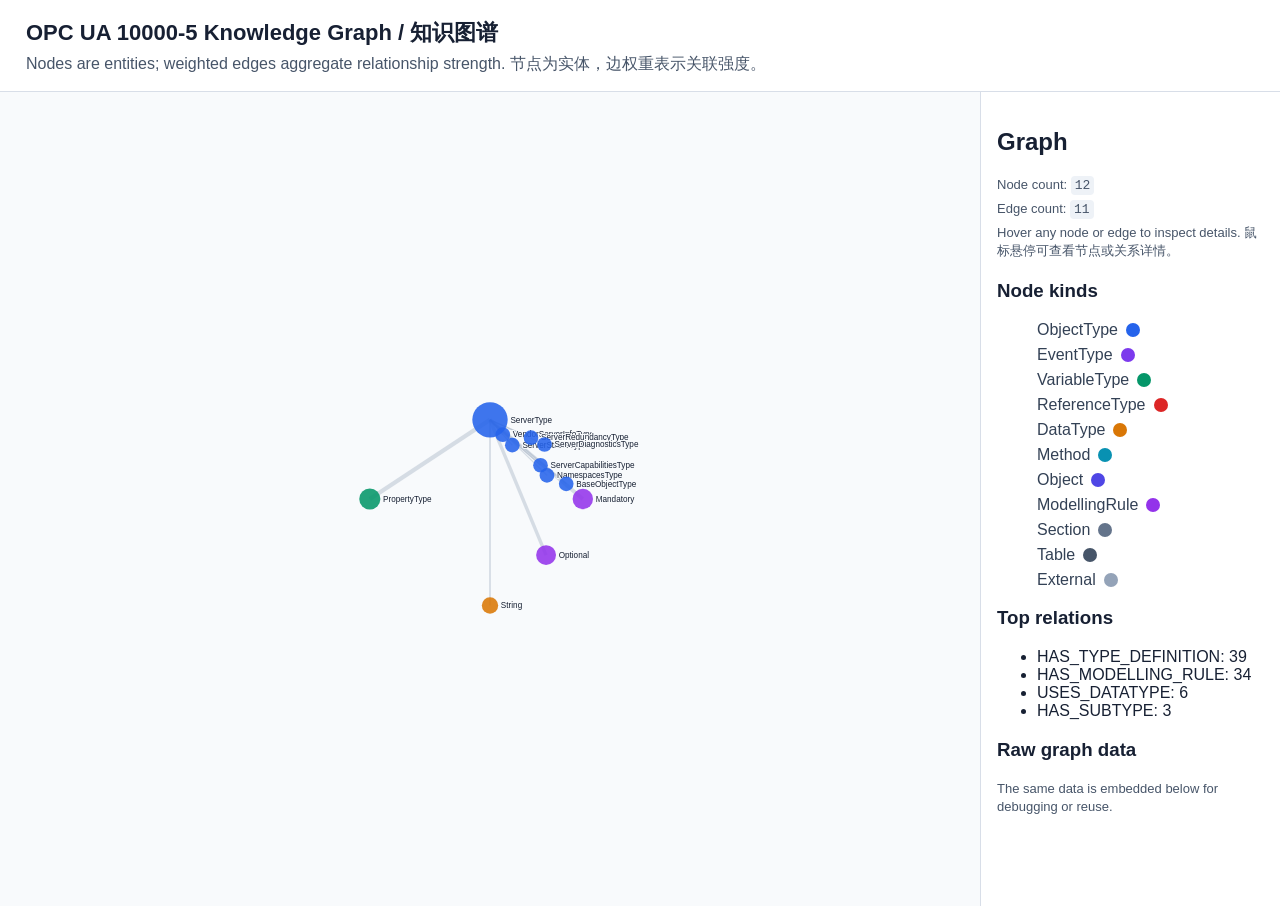
==== commit 1ff91872: "Limit graph display to top related nodes" ====
--- a/exports/demo_ServerType_graph.html
+++ b/exports/demo_ServerType_graph.html
@@ -25,13 +25,13 @@
   </header>
   <main class="wrap">
     <svg viewBox="0 0 1440 940" role="img" aria-label="Knowledge graph">
-      <g><line x1="728.9" y1="368.7" x2="722.6" y2="380.4" stroke="#94a3b8" stroke-width="6.20" opacity="0.34"><title>DataType:ServiceCounterDataType -&gt; DataType:SessionDiagnosticsDataType | weight=87 | USES_DATATYPE</title></line><line x1="729.2" y1="312.4" x2="720.0" y2="360.4" stroke="#94a3b8" stroke-width="5.86" opacity="0.34"><title>DataType:SubscriptionDiagnosticsDataType -&gt; DataType:UInt32 | weight=81 | USES_DATATYPE</title></line><line x1="826.5" y1="408.5" x2="838.1" y2="538.2" stroke="#94a3b8" stroke-width="4.65" opacity="0.34"><title>ObjectType:ServerCapabilitiesType -&gt; VariableType:PropertyType | weight=60 | HAS_TYPE_DEFINITION</title></line><line x1="720.0" y1="769.6" x2="838.1" y2="538.2" stroke="#94a3b8" stroke-width="3.44" opacity="0.34"><title>EventType:BaseEventType -&gt; VariableType:PropertyType | weight=39 | HAS_TYPE_DEFINITION</title></line><line x1="814.9" y1="537.6" x2="799.9" y2="539.2" stroke="#94a3b8" stroke-width="3.44" opacity="0.34"><title>VariableType:BaseDataVariableType -&gt; VariableType:ServerDiagnosticsSummaryType | weight=39 | HAS_SUBTYPE, HAS_TYPE_DEFINITION</title></line><line x1="720.0" y1="360.4" x2="828.5" y2="431.8" stroke="#94a3b8" stroke-width="3.27" opacity="0.34"><title>DataType:UInt32 -&gt; ObjectType:OperationLimitsType | weight=36 | USES_DATATYPE</title></line><line x1="828.5" y1="431.8" x2="838.1" y2="538.2" stroke="#94a3b8" stroke-width="3.27" opacity="0.34"><title>ObjectType:OperationLimitsType -&gt; VariableType:PropertyType | weight=36 | HAS_TYPE_DEFINITION</title></line><line x1="805.0" y1="434.0" x2="838.1" y2="538.2" stroke="#94a3b8" stroke-width="3.27" opacity="0.34"><title>ObjectType:NamespaceMetadataType -&gt; VariableType:PropertyType | weight=36 | HAS_TYPE_DEFINITION</title></line><line x1="720.0" y1="360.4" x2="799.9" y2="539.2" stroke="#94a3b8" stroke-width="3.27" opacity="0.34"><title>DataType:UInt32 -&gt; VariableType:ServerDiagnosticsSummaryType | weight=36 | USES_DATATYPE</title></line><line x1="743.9" y1="306.6" x2="720.0" y2="360.4" stroke="#94a3b8" stroke-width="3.27" opacity="0.34"><title>DataType:ServerDiagnosticsSummaryDataType -&gt; DataType:UInt32 | weight=36 | USES_DATATYPE</title></line><line x1="720.0" y1="360.4" x2="826.5" y2="408.5" stroke="#94a3b8" stroke-width="3.10" opacity="0.34"><title>DataType:UInt32 -&gt; ObjectType:ServerCapabilitiesType | weight=33 | USES_DATATYPE</title></line><line x1="641.7" y1="334.3" x2="826.5" y2="408.5" stroke="#94a3b8" stroke-width="2.92" opacity="0.34"><title>ModellingRule:Optional -&gt; ObjectType:ServerCapabilitiesType | weight=30 | HAS_MODELLING_RULE</title></line><line x1="641.7" y1="334.3" x2="828.5" y2="431.8" stroke="#94a3b8" stroke-width="2.58" opacity="0.34"><title>ModellingRule:Optional -&gt; ObjectType:OperationLimitsType | weight=24 | HAS_MODELLING_RULE</title></line><line x1="567.1" y1="381.7" x2="799.9" y2="539.2" stroke="#94a3b8" stroke-width="2.58" opacity="0.34"><title>ModellingRule:Mandatory -&gt; VariableType:ServerDiagnosticsSummaryType | weight=24 | HAS_MODELLING_RULE</title></line><line x1="812.3" y1="424.1" x2="838.1" y2="538.2" stroke="#94a3b8" stroke-width="2.41" opacity="0.34"><title>ObjectType:ServerType -&gt; VariableType:PropertyType | weight=21 | HAS_TYPE_DEFINITION</title></line><line x1="814.9" y1="537.6" x2="884.8" y2="679.6" stroke="#94a3b8" stroke-width="2.41" opacity="0.34"><title>VariableType:BaseDataVariableType -&gt; VariableType:BuildInfoType | weight=21 | HAS_SUBTYPE, HAS_TYPE_DEFINITION</title></line><line x1="567.1" y1="381.7" x2="812.3" y2="424.1" stroke="#94a3b8" stroke-width="2.23" opacity="0.34"><title>ModellingRule:Mandatory -&gt; ObjectType:ServerType | weight=18 | HAS_MODELLING_RULE</title></line><line x1="567.1" y1="381.7" x2="826.5" y2="408.5" stroke="#94a3b8" stroke-width="2.23" opacity="0.34"><title>ModellingRule:Mandatory -&gt; ObjectType:ServerCapabilitiesType | weight=18 | HAS_MODELLING_RULE</title></line><line x1="692.9" y1="728.3" x2="838.1" y2="538.2" stroke="#94a3b8" stroke-width="2.23" opacity="0.34"><title>EventType:AuditEventType -&gt; VariableType:PropertyType | weight=18 | HAS_TYPE_DEFINITION</title></line><line x1="814.9" y1="537.6" x2="897.3" y2="655.9" stroke="#94a3b8" stroke-width="2.23" opacity="0.34"><title>VariableType:BaseDataVariableType -&gt; VariableType:ServerStatusType | weight=18 | HAS_SUBTYPE, HAS_TYPE_DEFINITION</title></line><line x1="641.7" y1="334.3" x2="812.3" y2="424.1" stroke="#94a3b8" stroke-width="2.12" opacity="0.34"><title>ModellingRule:Optional -&gt; ObjectType:ServerType | weight=16 | HAS_MODELLING_RULE</title></line><line x1="720.0" y1="769.6" x2="567.1" y2="381.7" stroke="#94a3b8" stroke-width="2.12" opacity="0.34"><title>EventType:BaseEventType -&gt; ModellingRule:Mandatory | weight=16 | HAS_MODELLING_RULE</title></line><line x1="670.5" y1="703.1" x2="838.1" y2="538.2" stroke="#94a3b8" stroke-width="2.06" opacity="0.34"><title>EventType:AuditClientUpdateMethodResultEventType -&gt; VariableType:PropertyType | weight=15 | HAS_TYPE_DEFINITION</title></line><line x1="744.7" y1="258.4" x2="884.8" y2="679.6" stroke="#94a3b8" stroke-width="2.06" opacity="0.34"><title>DataType:String -&gt; VariableType:BuildInfoType | weight=15 | USES_DATATYPE</title></line><line x1="772.4" y1="294.9" x2="744.7" y2="258.4" stroke="#94a3b8" stroke-width="2.06" opacity="0.34"><title>DataType:BuildInfo -&gt; DataType:String | weight=15 | USES_DATATYPE</title></line><line x1="722.6" y1="380.4" x2="720.0" y2="360.4" stroke="#94a3b8" stroke-width="2.06" opacity="0.34"><title>DataType:SessionDiagnosticsDataType -&gt; DataType:UInt32 | weight=15 | USES_DATATYPE</title></line><line x1="749.1" y1="304.8" x2="744.7" y2="258.4" stroke="#94a3b8" stroke-width="2.06" opacity="0.34"><title>DataType:SessionSecurityDiagnosticsDataType -&gt; DataType:String | weight=15 | USES_DATATYPE</title></line><line x1="567.1" y1="381.7" x2="805.0" y2="434.0" stroke="#94a3b8" stroke-width="2.00" opacity="0.34"><title>ModellingRule:Mandatory -&gt; ObjectType:NamespaceMetadataType | weight=14 | HAS_MODELLING_RULE</title></line><line x1="869.3" y1="311.7" x2="812.3" y2="424.1" stroke="#94a3b8" stroke-width="1.89" opacity="0.34"><title>DataType:Definedin9 -&gt; ObjectType:ServerType | weight=12 | USES_DATATYPE</title></line><line x1="850.8" y1="294.3" x2="826.5" y2="408.5" stroke="#94a3b8" stroke-width="1.89" opacity="0.34"><title>DataType:UInt16 -&gt; ObjectType:ServerCapabilitiesType | weight=12 | USES_DATATYPE</title></line><line x1="641.7" y1="334.3" x2="805.0" y2="434.0" stroke="#94a3b8" stroke-width="1.89" opacity="0.34"><title>ModellingRule:Optional -&gt; ObjectType:NamespaceMetadataType | weight=12 | HAS_MODELLING_RULE</title></line><line x1="597.2" y1="682.6" x2="838.1" y2="538.2" stroke="#94a3b8" stroke-width="1.89" opacity="0.34"><title>EventType:AuditCreateSessionEventType -&gt; VariableType:PropertyType | weight=12 | HAS_TYPE_DEFINITION</title></line><line x1="600.6" y1="738.1" x2="838.1" y2="538.2" stroke="#94a3b8" stroke-width="1.89" opacity="0.34"><title>EventType:AuditActivateSessionEventType -&gt; VariableType:PropertyType | weight=12 | HAS_TYPE_DEFINITION</title></line><line x1="574.2" y1="670.7" x2="838.1" y2="538.2" stroke="#94a3b8" stroke-width="1.89" opacity="0.34"><title>EventType:AuditWriteUpdateEventType -&gt; VariableType:PropertyType | weight=12 | HAS_TYPE_DEFINITION</title></line><line x1="632.3" y1="739.8" x2="838.1" y2="538.2" stroke="#94a3b8" stroke-width="1.89" opacity="0.34"><title>EventType:AuditUpdateMethodEventType -&gt; VariableType:PropertyType | weight=12 | HAS_TYPE_DEFINITION</title></line><line x1="567.1" y1="381.7" x2="897.3" y2="655.9" stroke="#94a3b8" stroke-width="1.89" opacity="0.34"><title>ModellingRule:Mandatory -&gt; VariableType:ServerStatusType | weight=12 | HAS_MODELLING_RULE</title></line><line x1="567.1" y1="381.7" x2="884.8" y2="679.6" stroke="#94a3b8" stroke-width="1.89" opacity="0.34"><title>ModellingRule:Mandatory -&gt; VariableType:BuildInfoType | weight=12 | HAS_MODELLING_RULE</title></line><line x1="798.8" y1="287.3" x2="763.5" y2="259.4" stroke="#94a3b8" stroke-width="1.89" opacity="0.34"><title>DataType:BitFieldDefinition -&gt; DataType:Boolean | weight=12 | USES_DATATYPE</title></line><line x1="720.0" y1="769.6" x2="641.7" y2="334.3" stroke="#94a3b8" stroke-width="1.77" opacity="0.34"><title>EventType:BaseEventType -&gt; ModellingRule:Optional | weight=10 | HAS_MODELLING_RULE</title></line><line x1="692.9" y1="728.3" x2="567.1" y2="381.7" stroke="#94a3b8" stroke-width="1.77" opacity="0.34"><title>EventType:AuditEventType -&gt; ModellingRule:Mandatory | weight=10 | HAS_MODELLING_RULE</title></line><line x1="670.5" y1="703.1" x2="567.1" y2="381.7" stroke="#94a3b8" stroke-width="1.77" opacity="0.34"><title>EventType:AuditClientUpdateMethodResultEventType -&gt; ModellingRule:Mandatory | weight=10 | HAS_MODELLING_RULE</title></line><line x1="744.7" y1="258.4" x2="805.0" y2="434.0" stroke="#94a3b8" stroke-width="1.72" opacity="0.34"><title>DataType:String -&gt; ObjectType:NamespaceMetadataType | weight=9 | USES_DATATYPE</title></line><line x1="821.4" y1="666.7" x2="838.1" y2="538.2" stroke="#94a3b8" stroke-width="1.72" opacity="0.34"><title>VariableType:AudioVariableType -&gt; VariableType:PropertyType | weight=9 | HAS_TYPE_DEFINITION</title></line><line x1="797.9" y1="325.5" x2="720.0" y2="360.4" stroke="#94a3b8" stroke-width="1.72" opacity="0.34"><title>DataType:SamplingIntervalDiagnosticsDataType -&gt; DataType:UInt32 | weight=9 | USES_DATATYPE</title></line><line x1="722.6" y1="380.4" x2="744.7" y2="258.4" stroke="#94a3b8" stroke-width="1.72" opacity="0.34"><title>DataType:SessionDiagnosticsDataType -&gt; DataType:String | weight=9 | USES_DATATYPE</title></line><line x1="798.8" y1="287.3" x2="838.1" y2="538.2" stroke="#94a3b8" stroke-width="1.72" opacity="0.34"><title>DataType:BitFieldDefinition -&gt; VariableType:PropertyType | weight=9 | HAS_TYPE_DEFINITION</title></line><line x1="597.2" y1="682.6" x2="567.1" y2="381.7" stroke="#94a3b8" stroke-width="1.66" opacity="0.34"><title>EventType:AuditCreateSessionEventType -&gt; ModellingRule:Mandatory | weight=8 | HAS_MODELLING_RULE</title></line><line x1="574.2" y1="670.7" x2="567.1" y2="381.7" stroke="#94a3b8" stroke-width="1.66" opacity="0.34"><title>EventType:AuditWriteUpdateEventType -&gt; ModellingRule:Mandatory | weight=8 | HAS_MODELLING_RULE</title></line><line x1="811.1" y1="274.5" x2="812.3" y2="424.1" stroke="#94a3b8" stroke-width="1.54" opacity="0.34"><title>DataType:String[] -&gt; ObjectType:ServerType | weight=6 | USES_DATATYPE</title></line><line x1="926.0" y1="515.1" x2="826.5" y2="408.5" stroke="#94a3b8" stroke-width="1.54" opacity="0.34"><title>ObjectType:FolderType -&gt; ObjectType:ServerCapabilitiesType | weight=6 | HAS_TYPE_DEFINITION</title></line><line x1="567.1" y1="381.7" x2="907.5" y2="428.9" stroke="#94a3b8" stroke-width="1.54" opacity="0.34"><title>ModellingRule:Mandatory -&gt; ObjectType:SessionDiagnosticsObjectType | weight=6 | HAS_MODELLING_RULE</title></line><line x1="898.5" y1="345.0" x2="805.0" y2="434.0" stroke="#94a3b8" stroke-width="1.54" opacity="0.34"><title>DataType:RolePermissionType[] -&gt; ObjectType:NamespaceMetadataType | weight=6 | USES_DATATYPE</title></line><line x1="946.9" y1="463.0" x2="838.1" y2="538.2" stroke="#94a3b8" stroke-width="1.54" opacity="0.34"><title>ObjectType:NonTransparentBackupRedundancyType -&gt; VariableType:PropertyType | weight=6 | HAS_TYPE_DEFINITION</title></line><line x1="567.1" y1="381.7" x2="946.9" y2="463.0" stroke="#94a3b8" stroke-width="1.54" opacity="0.34"><title>ModellingRule:Mandatory -&gt; ObjectType:NonTransparentBackupRedundancyType | weight=6 | HAS_MODELLING_RULE</title></line><line x1="600.6" y1="738.1" x2="567.1" y2="381.7" stroke="#94a3b8" stroke-width="1.54" opacity="0.34"><title>EventType:AuditActivateSessionEventType -&gt; ModellingRule:Mandatory | weight=6 | HAS_MODELLING_RULE</title></line><line x1="511.5" y1="657.8" x2="838.1" y2="538.2" stroke="#94a3b8" stroke-width="1.54" opacity="0.34"><title>EventType:AuditCertificateDataMismatchEventType -&gt; VariableType:PropertyType | weight=6 | HAS_TYPE_DEFINITION</title></line><line x1="522.3" y1="689.5" x2="838.1" y2="538.2" stroke="#94a3b8" stroke-width="1.54" opacity="0.34"><title>EventType:ProgressEventType -&gt; VariableType:PropertyType | weight=6 | HAS_TYPE_DEFINITION</title></line><line x1="760.6" y1="318.6" x2="897.3" y2="655.9" stroke="#94a3b8" stroke-width="1.54" opacity="0.34"><title>DataType:UtcTime -&gt; VariableType:ServerStatusType | weight=6 | USES_DATATYPE</title></line><line x1="641.7" y1="334.3" x2="821.4" y2="666.7" stroke="#94a3b8" stroke-width="1.54" opacity="0.34"><title>ModellingRule:Optional -&gt; VariableType:AudioVariableType | weight=6 | HAS_MODELLING_RULE</title></line><line x1="567.1" y1="381.7" x2="791.5" y2="713.5" stroke="#94a3b8" stroke-width="1.54" opacity="0.34"><title>ModellingRule:Mandatory -&gt; VariableType:3DVectorType | weight=6 | HAS_MODELLING_RULE</title></line><line x1="567.1" y1="381.7" x2="759.8" y2="676.5" stroke="#94a3b8" stroke-width="1.54" opacity="0.34"><title>ModellingRule:Mandatory -&gt; VariableType:3DCartesianCoordinatesType | weight=6 | HAS_MODELLING_RULE</title></line><line x1="763.5" y1="259.4" x2="838.2" y2="654.0" stroke="#94a3b8" stroke-width="1.54" opacity="0.34"><title>DataType:Boolean -&gt; VariableType:FrameType | weight=6 | USES_DATATYPE</title></line><line x1="838.2" y1="654.0" x2="838.1" y2="538.2" stroke="#94a3b8" stroke-width="1.54" opacity="0.34"><title>VariableType:FrameType -&gt; VariableType:PropertyType | weight=6 | HAS_TYPE_DEFINITION</title></line><line x1="641.7" y1="334.3" x2="838.2" y2="654.0" stroke="#94a3b8" stroke-width="1.54" opacity="0.34"><title>ModellingRule:Optional -&gt; VariableType:FrameType | weight=6 | HAS_MODELLING_RULE</title></line><line x1="795.8" y1="319.2" x2="437.3" y2="633.2" stroke="#94a3b8" stroke-width="1.54" opacity="0.34"><title>DataType:Argument[] -&gt; Method:GetMonitoredItems | weight=6 | USES_DATATYPE</title></line><line x1="437.3" y1="633.2" x2="838.1" y2="538.2" stroke="#94a3b8" stroke-width="1.54" opacity="0.34"><title>Method:GetMonitoredItems -&gt; VariableType:PropertyType | weight=6 | HAS_TYPE_DEFINITION</title></line><line x1="795.8" y1="319.2" x2="443.2" y2="544.2" stroke="#94a3b8" stroke-width="1.54" opacity="0.34"><title>DataType:Argument[] -&gt; Method:SetSubscriptionDurable | weight=6 | USES_DATATYPE</title></line><line x1="443.2" y1="544.2" x2="838.1" y2="538.2" stroke="#94a3b8" stroke-width="1.54" opacity="0.34"><title>Method:SetSubscriptionDurable -&gt; VariableType:PropertyType | weight=6 | HAS_TYPE_DEFINITION</title></line><line x1="789.0" y1="261.6" x2="760.6" y2="318.6" stroke="#94a3b8" stroke-width="1.54" opacity="0.34"><title>DataType:ServerStatusDataType -&gt; DataType:UtcTime | weight=6 | USES_DATATYPE</title></line><line x1="722.6" y1="380.4" x2="760.6" y2="318.6" stroke="#94a3b8" stroke-width="1.54" opacity="0.34"><title>DataType:SessionDiagnosticsDataType -&gt; DataType:UtcTime | weight=6 | USES_DATATYPE</title></line><line x1="728.9" y1="368.7" x2="720.0" y2="360.4" stroke="#94a3b8" stroke-width="1.54" opacity="0.34"><title>DataType:ServiceCounterDataType -&gt; DataType:UInt32 | weight=6 | USES_DATATYPE</title></line><line x1="567.1" y1="381.7" x2="912.2" y2="440.2" stroke="#94a3b8" stroke-width="1.43" opacity="0.34"><title>ModellingRule:Mandatory -&gt; ObjectType:SessionsDiagnosticsSummaryType | weight=4 | HAS_MODELLING_RULE</title></line><line x1="511.5" y1="657.8" x2="567.1" y2="381.7" stroke="#94a3b8" stroke-width="1.43" opacity="0.34"><title>EventType:AuditCertificateDataMismatchEventType -&gt; ModellingRule:Mandatory | weight=4 | HAS_MODELLING_RULE</title></line><line x1="632.3" y1="739.8" x2="567.1" y2="381.7" stroke="#94a3b8" stroke-width="1.43" opacity="0.34"><title>EventType:AuditUpdateMethodEventType -&gt; ModellingRule:Mandatory | weight=4 | HAS_MODELLING_RULE</title></line><line x1="632.3" y1="739.8" x2="641.7" y2="334.3" stroke="#94a3b8" stroke-width="1.43" opacity="0.34"><title>EventType:AuditUpdateMethodEventType -&gt; ModellingRule:Optional | weight=4 | HAS_MODELLING_RULE</title></line><line x1="522.3" y1="689.5" x2="567.1" y2="381.7" stroke="#94a3b8" stroke-width="1.43" opacity="0.34"><title>EventType:ProgressEventType -&gt; ModellingRule:Mandatory | weight=4 | HAS_MODELLING_RULE</title></line><line x1="567.1" y1="381.7" x2="838.2" y2="654.0" stroke="#94a3b8" stroke-width="1.43" opacity="0.34"><title>ModellingRule:Mandatory -&gt; VariableType:FrameType | weight=4 | HAS_MODELLING_RULE</title></line><line x1="437.3" y1="633.2" x2="567.1" y2="381.7" stroke="#94a3b8" stroke-width="1.43" opacity="0.34"><title>Method:GetMonitoredItems -&gt; ModellingRule:Mandatory | weight=4 | HAS_MODELLING_RULE</title></line><line x1="443.2" y1="544.2" x2="567.1" y2="381.7" stroke="#94a3b8" stroke-width="1.43" opacity="0.34"><title>Method:SetSubscriptionDurable -&gt; ModellingRule:Mandatory | weight=4 | HAS_MODELLING_RULE</title></line><line x1="950.7" y1="404.4" x2="812.3" y2="424.1" stroke="#94a3b8" stroke-width="1.37" opacity="0.34"><title>ObjectType:BaseObjectType -&gt; ObjectType:ServerType | weight=3 | HAS_SUBTYPE</title></line><line x1="879.6" y1="336.1" x2="812.3" y2="424.1" stroke="#94a3b8" stroke-width="1.37" opacity="0.34"><title>DataType:VersionTime -&gt; ObjectType:ServerType | weight=3 | USES_DATATYPE</title></line><line x1="789.0" y1="261.6" x2="812.3" y2="424.1" stroke="#94a3b8" stroke-width="1.37" opacity="0.34"><title>DataType:ServerStatusDataType -&gt; ObjectType:ServerType | weight=3 | USES_DATATYPE</title></line><line x1="783.0" y1="297.0" x2="812.3" y2="424.1" stroke="#94a3b8" stroke-width="1.37" opacity="0.34"><title>DataType:Byte -&gt; ObjectType:ServerType | weight=3 | USES_DATATYPE</title></line><line x1="763.5" y1="259.4" x2="812.3" y2="424.1" stroke="#94a3b8" stroke-width="1.37" opacity="0.34"><title>DataType:Boolean -&gt; ObjectType:ServerType | weight=3 | USES_DATATYPE</title></line><line x1="820.1" y1="350.8" x2="812.3" y2="424.1" stroke="#94a3b8" stroke-width="1.37" opacity="0.34"><title>DataType:DateTime -&gt; ObjectType:ServerType | weight=3 | USES_DATATYPE</title></line><line x1="876.1" y1="331.1" x2="812.3" y2="424.1" stroke="#94a3b8" stroke-width="1.37" opacity="0.34"><title>DataType:TimeZoneDataType -&gt; ObjectType:ServerType | weight=3 | USES_DATATYPE</title></line><line x1="826.5" y1="408.5" x2="812.3" y2="424.1" stroke="#94a3b8" stroke-width="1.37" opacity="0.34"><title>ObjectType:ServerCapabilitiesType -&gt; ObjectType:ServerType | weight=3 | HAS_TYPE_DEFINITION</title></line><line x1="903.5" y1="475.7" x2="812.3" y2="424.1" stroke="#94a3b8" stroke-width="1.37" opacity="0.34"><title>ObjectType:ServerDiagnosticsType -&gt; ObjectType:ServerType | weight=3 | HAS_TYPE_DEFINITION</title></line><line x1="812.3" y1="424.1" x2="933.0" y2="545.0" stroke="#94a3b8" stroke-width="1.37" opacity="0.34"><title>ObjectType:ServerType -&gt; ObjectType:VendorServerInfoType | weight=3 | HAS_TYPE_DEFINITION</title></line><line x1="960.8" y1="447.7" x2="812.3" y2="424.1" stroke="#94a3b8" stroke-width="1.37" opacity="0.34"><title>ObjectType:ServerRedundancyType -&gt; ObjectType:ServerType | weight=3 | HAS_TYPE_DEFINITION</title></line><line x1="963.4" y1="507.8" x2="812.3" y2="424.1" stroke="#94a3b8" stroke-width="1.37" opacity="0.34"><title>ObjectType:NamespacesType -&gt; ObjectType:ServerType | weight=3 | HAS_TYPE_DEFINITION</title></line><line x1="950.7" y1="404.4" x2="826.5" y2="408.5" stroke="#94a3b8" stroke-width="1.37" opacity="0.34"><title>ObjectType:BaseObjectType -&gt; ObjectType:ServerCapabilitiesType | weight=3 | HAS_SUBTYPE</title></line><line x1="811.1" y1="274.5" x2="826.5" y2="408.5" stroke="#94a3b8" stroke-width="1.37" opacity="0.34"><title>DataType:String[] -&gt; ObjectType:ServerCapabilitiesType | weight=3 | USES_DATATYPE</title></line><line x1="881.7" y1="363.6" x2="826.5" y2="408.5" stroke="#94a3b8" stroke-width="1.37" opacity="0.34"><title>DataType:LocaleId[] -&gt; ObjectType:ServerCapabilitiesType | weight=3 | USES_DATATYPE</title></line><line x1="827.3" y1="296.0" x2="826.5" y2="408.5" stroke="#94a3b8" stroke-width="1.37" opacity="0.34"><title>DataType:Duration -&gt; ObjectType:ServerCapabilitiesType | weight=3 | USES_DATATYPE</title></line><line x1="828.5" y1="431.8" x2="826.5" y2="408.5" stroke="#94a3b8" stroke-width="1.37" opacity="0.34"><title>ObjectType:OperationLimitsType -&gt; ObjectType:ServerCapabilitiesType | weight=3 | HAS_TYPE_DEFINITION</title></line><line x1="842.2" y1="347.8" x2="826.5" y2="408.5" stroke="#94a3b8" stroke-width="1.37" opacity="0.34"><title>DataType:BaseDataType -&gt; ObjectType:ServerCapabilitiesType | weight=3 | USES_DATATYPE</title></line><line x1="950.7" y1="404.4" x2="903.5" y2="475.7" stroke="#94a3b8" stroke-width="1.37" opacity="0.34"><title>ObjectType:BaseObjectType -&gt; ObjectType:ServerDiagnosticsType | weight=3 | HAS_SUBTYPE</title></line><line x1="950.7" y1="404.4" x2="912.2" y2="440.2" stroke="#94a3b8" stroke-width="1.37" opacity="0.34"><title>ObjectType:BaseObjectType -&gt; ObjectType:SessionsDiagnosticsSummaryType | weight=3 | HAS_SUBTYPE</title></line><line x1="907.5" y1="428.9" x2="912.2" y2="440.2" stroke="#94a3b8" stroke-width="1.37" opacity="0.34"><title>ObjectType:SessionDiagnosticsObjectType -&gt; ObjectType:SessionsDiagnosticsSummaryType | weight=3 | HAS_TYPE_DEFINITION</title></line><line x1="950.7" y1="404.4" x2="907.5" y2="428.9" stroke="#94a3b8" stroke-width="1.37" opacity="0.34"><title>ObjectType:BaseObjectType -&gt; ObjectType:SessionDiagnosticsObjectType | weight=3 | HAS_SUBTYPE</title></line><line x1="722.6" y1="380.4" x2="907.5" y2="428.9" stroke="#94a3b8" stroke-width="1.37" opacity="0.34"><title>DataType:SessionDiagnosticsDataType -&gt; ObjectType:SessionDiagnosticsObjectType | weight=3 | USES_DATATYPE</title></line><line x1="749.1" y1="304.8" x2="907.5" y2="428.9" stroke="#94a3b8" stroke-width="1.37" opacity="0.34"><title>DataType:SessionSecurityDiagnosticsDataType -&gt; ObjectType:SessionDiagnosticsObjectType | weight=3 | USES_DATATYPE</title></line><line x1="907.5" y1="428.9" x2="838.1" y2="538.2" stroke="#94a3b8" stroke-width="1.37" opacity="0.34"><title>ObjectType:SessionDiagnosticsObjectType -&gt; VariableType:PropertyType | weight=3 | HAS_TYPE_DEFINITION</title></line><line x1="950.7" y1="404.4" x2="933.0" y2="545.0" stroke="#94a3b8" stroke-width="1.37" opacity="0.34"><title>ObjectType:BaseObjectType -&gt; ObjectType:VendorServerInfoType | weight=3 | HAS_SUBTYPE</title></line><line x1="950.7" y1="404.4" x2="960.8" y2="447.7" stroke="#94a3b8" stroke-width="1.37" opacity="0.34"><title>ObjectType:BaseObjectType -&gt; ObjectType:ServerRedundancyType | weight=3 | HAS_SUBTYPE</title></line><line x1="822.2" y1="324.1" x2="960.8" y2="447.7" stroke="#94a3b8" stroke-width="1.37" opacity="0.34"><title>DataType:RedundancySupport -&gt; ObjectType:ServerRedundancyType | weight=3 | USES_DATATYPE</title></line><line x1="896.2" y1="520.1" x2="960.8" y2="447.7" stroke="#94a3b8" stroke-width="1.37" opacity="0.34"><title>ObjectType:NonTransparentRedundancyType -&gt; ObjectType:ServerRedundancyType | weight=3 | HAS_SUBTYPE</title></line><line x1="811.1" y1="274.5" x2="896.2" y2="520.1" stroke="#94a3b8" stroke-width="1.37" opacity="0.34"><title>DataType:String[] -&gt; ObjectType:NonTransparentRedundancyType | weight=3 | USES_DATATYPE</title></line><line x1="896.2" y1="520.1" x2="838.1" y2="538.2" stroke="#94a3b8" stroke-width="1.37" opacity="0.34"><title>ObjectType:NonTransparentRedundancyType -&gt; VariableType:PropertyType | weight=3 | HAS_TYPE_DEFINITION</title></line><line x1="926.0" y1="515.1" x2="828.5" y2="431.8" stroke="#94a3b8" stroke-width="1.37" opacity="0.34"><title>ObjectType:FolderType -&gt; ObjectType:OperationLimitsType | weight=3 | HAS_SUBTYPE</title></line><line x1="950.7" y1="404.4" x2="805.0" y2="434.0" stroke="#94a3b8" stroke-width="1.37" opacity="0.34"><title>ObjectType:BaseObjectType -&gt; ObjectType:NamespaceMetadataType | weight=3 | HAS_SUBTYPE</title></line><line x1="820.1" y1="350.8" x2="805.0" y2="434.0" stroke="#94a3b8" stroke-width="1.37" opacity="0.34"><title>DataType:DateTime -&gt; ObjectType:NamespaceMetadataType | weight=3 | USES_DATATYPE</title></line><line x1="763.5" y1="259.4" x2="805.0" y2="434.0" stroke="#94a3b8" stroke-width="1.37" opacity="0.34"><title>DataType:Boolean -&gt; ObjectType:NamespaceMetadataType | weight=3 | USES_DATATYPE</title></line><line x1="928.7" y1="489.3" x2="805.0" y2="434.0" stroke="#94a3b8" stroke-width="1.37" opacity="0.34"><title>ObjectType:AddressSpaceFileType -&gt; ObjectType:NamespaceMetadataType | weight=3 | HAS_TYPE_DEFINITION</title></line><line x1="852.4" y1="388.3" x2="805.0" y2="434.0" stroke="#94a3b8" stroke-width="1.37" opacity="0.34"><title>DataType:AccessRestrictionType -&gt; ObjectType:NamespaceMetadataType | weight=3 | USES_DATATYPE</title></line><line x1="879.6" y1="336.1" x2="805.0" y2="434.0" stroke="#94a3b8" stroke-width="1.37" opacity="0.34"><title>DataType:VersionTime -&gt; ObjectType:NamespaceMetadataType | weight=3 | USES_DATATYPE</title></line><line x1="950.7" y1="404.4" x2="963.4" y2="507.8" stroke="#94a3b8" stroke-width="1.37" opacity="0.34"><title>ObjectType:BaseObjectType -&gt; ObjectType:NamespacesType | weight=3 | HAS_SUBTYPE</title></line><line x1="805.0" y1="434.0" x2="963.4" y2="507.8" stroke="#94a3b8" stroke-width="1.37" opacity="0.34"><title>ObjectType:NamespaceMetadataType -&gt; ObjectType:NamespacesType | weight=3 | HAS_TYPE_DEFINITION</title></line><line x1="826.1" y1="286.2" x2="946.9" y2="463.0" stroke="#94a3b8" stroke-width="1.37" opacity="0.34"><title>DataType:RedundantServerMode -&gt; ObjectType:NonTransparentBackupRedundancyType | weight=3 | USES_DATATYPE</title></line><line x1="876.1" y1="331.1" x2="720.0" y2="769.6" stroke="#94a3b8" stroke-width="1.37" opacity="0.34"><title>DataType:TimeZoneDataType -&gt; EventType:BaseEventType | weight=3 | USES_DATATYPE</title></line><line x1="763.5" y1="259.4" x2="692.9" y2="728.3" stroke="#94a3b8" stroke-width="1.37" opacity="0.34"><title>DataType:Boolean -&gt; EventType:AuditEventType | weight=3 | USES_DATATYPE</title></line><line x1="777.8" y1="324.6" x2="528.2" y2="609.4" stroke="#94a3b8" stroke-width="1.37" opacity="0.34"><title>DataType:ServerState -&gt; EventType:SystemStatusChangeEventType | weight=3 | USES_DATATYPE</title></line><line x1="528.2" y1="609.4" x2="838.1" y2="538.2" stroke="#94a3b8" stroke-width="1.37" opacity="0.34"><title>EventType:SystemStatusChangeEventType -&gt; VariableType:PropertyType | weight=3 | HAS_TYPE_DEFINITION</title></line><line x1="950.7" y1="404.4" x2="926.0" y2="515.1" stroke="#94a3b8" stroke-width="1.37" opacity="0.34"><title>ObjectType:BaseObjectType -&gt; ObjectType:FolderType | weight=3 | HAS_SUBTYPE</title></line><line x1="943.3" y1="564.5" x2="950.7" y2="404.4" stroke="#94a3b8" stroke-width="1.37" opacity="0.34"><title>ObjectType:BaseInterfaceType -&gt; ObjectType:BaseObjectType | weight=3 | HAS_SUBTYPE</title></line><line x1="950.7" y1="404.4" x2="895.1" y2="557.2" stroke="#94a3b8" stroke-width="1.37" opacity="0.34"><title>ObjectType:BaseObjectType -&gt; ObjectType:OrderedListType | weight=3 | HAS_SUBTYPE</title></line><line x1="777.8" y1="324.6" x2="897.3" y2="655.9" stroke="#94a3b8" stroke-width="1.37" opacity="0.34"><title>DataType:ServerState -&gt; VariableType:ServerStatusType | weight=3 | USES_DATATYPE</title></line><line x1="772.4" y1="294.9" x2="897.3" y2="655.9" stroke="#94a3b8" stroke-width="1.37" opacity="0.34"><title>DataType:BuildInfo -&gt; VariableType:ServerStatusType | weight=3 | USES_DATATYPE</title></line><line x1="720.0" y1="360.4" x2="897.3" y2="655.9" stroke="#94a3b8" stroke-width="1.37" opacity="0.34"><title>DataType:UInt32 -&gt; VariableType:ServerStatusType | weight=3 | USES_DATATYPE</title></line><line x1="846.1" y1="370.3" x2="897.3" y2="655.9" stroke="#94a3b8" stroke-width="1.37" opacity="0.34"><title>DataType:LocalizedText -&gt; VariableType:ServerStatusType | weight=3 | USES_DATATYPE</title></line><line x1="760.6" y1="318.6" x2="884.8" y2="679.6" stroke="#94a3b8" stroke-width="1.37" opacity="0.34"><title>DataType:UtcTime -&gt; VariableType:BuildInfoType | weight=3 | USES_DATATYPE</title></line><line x1="814.9" y1="537.6" x2="742.5" y2="705.3" stroke="#94a3b8" stroke-width="1.37" opacity="0.34"><title>VariableType:BaseDataVariableType -&gt; VariableType:SamplingIntervalDiagnosticsArrayType | weight=3 | HAS_SUBTYPE</title></line><line x1="814.9" y1="537.6" x2="819.8" y2="719.4" stroke="#94a3b8" stroke-width="1.37" opacity="0.34"><title>VariableType:BaseDataVariableType -&gt; VariableType:SubscriptionDiagnosticsArrayType | weight=3 | HAS_SUBTYPE</title></line><line x1="795.8" y1="319.2" x2="420.1" y2="389.6" stroke="#94a3b8" stroke-width="1.37" opacity="0.34"><title>DataType:Argument[] -&gt; Method:ResendData | weight=3 | USES_DATATYPE</title></line><line x1="420.1" y1="389.6" x2="838.1" y2="538.2" stroke="#94a3b8" stroke-width="1.37" opacity="0.34"><title>Method:ResendData -&gt; VariableType:PropertyType | weight=3 | HAS_TYPE_DEFINITION</title></line><line x1="795.8" y1="319.2" x2="454.9" y2="470.0" stroke="#94a3b8" stroke-width="1.37" opacity="0.34"><title>DataType:Argument[] -&gt; Method:RequestServerStateChange | weight=3 | USES_DATATYPE</title></line><line x1="454.9" y1="470.0" x2="838.1" y2="538.2" stroke="#94a3b8" stroke-width="1.37" opacity="0.34"><title>Method:RequestServerStateChange -&gt; VariableType:PropertyType | weight=3 | HAS_TYPE_DEFINITION</title></line><line x1="842.2" y1="347.8" x2="763.5" y2="259.4" stroke="#94a3b8" stroke-width="1.37" opacity="0.34"><title>DataType:BaseDataType -&gt; DataType:Boolean | weight=3 | HAS_SUBTYPE</title></line><line x1="842.2" y1="347.8" x2="820.1" y2="350.8" stroke="#94a3b8" stroke-width="1.37" opacity="0.34"><title>DataType:BaseDataType -&gt; DataType:DateTime | weight=3 | HAS_SUBTYPE</title></line><line x1="820.1" y1="350.8" x2="760.6" y2="318.6" stroke="#94a3b8" stroke-width="1.37" opacity="0.34"><title>DataType:DateTime -&gt; DataType:UtcTime | weight=3 | HAS_SUBTYPE</title></line><line x1="852.4" y1="388.3" x2="838.1" y2="538.2" stroke="#94a3b8" stroke-width="1.37" opacity="0.34"><title>DataType:AccessRestrictionType -&gt; VariableType:PropertyType | weight=3 | HAS_TYPE_DEFINITION</title></line><line x1="766.2" y1="275.2" x2="876.1" y2="331.1" stroke="#94a3b8" stroke-width="1.37" opacity="0.34"><title>DataType:Structure -&gt; DataType:TimeZoneDataType | weight=3 | HAS_SUBTYPE</title></line><line x1="859.3" y1="366.3" x2="766.2" y2="275.2" stroke="#94a3b8" stroke-width="1.37" opacity="0.34"><title>DataType:ApplicationDescription -&gt; DataType:Structure | weight=3 | HAS_SUBTYPE</title></line><line x1="807.1" y1="337.6" x2="837.1" y2="321.9" stroke="#94a3b8" stroke-width="1.37" opacity="0.34"><title>DataType:Enumeration -&gt; DataType:MessageSecurityMode | weight=3 | HAS_SUBTYPE</title></line><line x1="849.3" y1="324.7" x2="837.1" y2="321.9" stroke="#94a3b8" stroke-width="1.37" opacity="0.34"><title>DataType:LocalizedText[] -&gt; DataType:MessageSecurityMode | weight=3 | USES_DATATYPE</title></line><line x1="837.1" y1="321.9" x2="838.1" y2="538.2" stroke="#94a3b8" stroke-width="1.37" opacity="0.34"><title>DataType:MessageSecurityMode -&gt; VariableType:PropertyType | weight=3 | HAS_TYPE_DEFINITION</title></line><line x1="720.0" y1="360.4" x2="879.6" y2="336.1" stroke="#94a3b8" stroke-width="1.37" opacity="0.34"><title>DataType:UInt32 -&gt; DataType:VersionTime | weight=3 | HAS_SUBTYPE</title></line><line x1="772.4" y1="294.9" x2="760.6" y2="318.6" stroke="#94a3b8" stroke-width="1.37" opacity="0.34"><title>DataType:BuildInfo -&gt; DataType:UtcTime | weight=3 | USES_DATATYPE</title></line><line x1="772.4" y1="294.9" x2="766.2" y2="275.2" stroke="#94a3b8" stroke-width="1.37" opacity="0.34"><title>DataType:BuildInfo -&gt; DataType:Structure | weight=3 | HAS_SUBTYPE</title></line><line x1="807.1" y1="337.6" x2="822.2" y2="324.1" stroke="#94a3b8" stroke-width="1.37" opacity="0.34"><title>DataType:Enumeration -&gt; DataType:RedundancySupport | weight=3 | HAS_SUBTYPE</title></line><line x1="849.3" y1="324.7" x2="822.2" y2="324.1" stroke="#94a3b8" stroke-width="1.37" opacity="0.34"><title>DataType:LocalizedText[] -&gt; DataType:RedundancySupport | weight=3 | USES_DATATYPE</title></line><line x1="822.2" y1="324.1" x2="838.1" y2="538.2" stroke="#94a3b8" stroke-width="1.37" opacity="0.34"><title>DataType:RedundancySupport -&gt; VariableType:PropertyType | weight=3 | HAS_TYPE_DEFINITION</title></line><line x1="807.1" y1="337.6" x2="777.8" y2="324.6" stroke="#94a3b8" stroke-width="1.37" opacity="0.34"><title>DataType:Enumeration -&gt; DataType:ServerState | weight=3 | HAS_SUBTYPE</title></line><line x1="849.3" y1="324.7" x2="777.8" y2="324.6" stroke="#94a3b8" stroke-width="1.37" opacity="0.34"><title>DataType:LocalizedText[] -&gt; DataType:ServerState | weight=3 | USES_DATATYPE</title></line><line x1="777.8" y1="324.6" x2="838.1" y2="538.2" stroke="#94a3b8" stroke-width="1.37" opacity="0.34"><title>DataType:ServerState -&gt; VariableType:PropertyType | weight=3 | HAS_TYPE_DEFINITION</title></line><line x1="827.3" y1="296.0" x2="797.9" y2="325.5" stroke="#94a3b8" stroke-width="1.37" opacity="0.34"><title>DataType:Duration -&gt; DataType:SamplingIntervalDiagnosticsDataType | weight=3 | USES_DATATYPE</title></line><line x1="797.9" y1="325.5" x2="766.2" y2="275.2" stroke="#94a3b8" stroke-width="1.37" opacity="0.34"><title>DataType:SamplingIntervalDiagnosticsDataType -&gt; DataType:Structure | weight=3 | HAS_SUBTYPE</title></line><line x1="743.9" y1="306.6" x2="766.2" y2="275.2" stroke="#94a3b8" stroke-width="1.37" opacity="0.34"><title>DataType:ServerDiagnosticsSummaryDataType -&gt; DataType:Structure | weight=3 | HAS_SUBTYPE</title></line><line x1="777.8" y1="324.6" x2="789.0" y2="261.6" stroke="#94a3b8" stroke-width="1.37" opacity="0.34"><title>DataType:ServerState -&gt; DataType:ServerStatusDataType | weight=3 | USES_DATATYPE</title></line></g>
-      <g><g class="node" data-kind="VariableType"><circle cx="838.1" cy="538.2" r="26.0" fill="#059669" opacity="0.88"><title>VariableType:PropertyType | VariableType | score=430 | section=7.3</title></circle><text x="868.1" y="542.2">PropertyType</text></g><g class="node" data-kind="ModellingRule"><circle cx="567.1" cy="381.7" r="22.2" fill="#9333ea" opacity="0.88"><title>ModellingRule:Mandatory | ModellingRule | score=266 | section=8.4.2</title></circle><text x="593.2" y="385.7">Mandatory</text></g><g class="node" data-kind="DataType"><circle cx="720.0" cy="360.4" r="22.1" fill="#d97706" opacity="0.88"><title>DataType:UInt32 | DataType | score=262 | section=12.2.9.14</title></circle><text x="746.1" y="364.4">UInt32</text></g><g class="node" data-kind="ObjectType"><circle cx="826.5" cy="408.5" r="20.9" fill="#2563eb" opacity="0.88"><title>ObjectType:ServerCapabilitiesType | ObjectType | score=222 | section=6.3.2</title></circle><text x="851.5" y="412.5">ServerCapabilitiesType</text></g><g class="node" data-kind="DataType"><circle cx="722.6" cy="380.4" r="18.1" fill="#d97706" opacity="0.88"><title>DataType:SessionDiagnosticsDataType | DataType | score=136 | section=12.11</title></circle><text x="744.7" y="384.4">SessionDiagnosticsDataType</text></g><g class="node" data-kind="ObjectType"><circle cx="812.3" cy="424.1" r="18.0" fill="#2563eb" opacity="0.88"><title>ObjectType:ServerType | ObjectType | score=132 | section=6.3.1</title></circle><text x="834.2" y="428.1">ServerType</text></g><g class="node" data-kind="ModellingRule"><circle cx="641.7" cy="334.3" r="17.9" fill="#9333ea" opacity="0.88"><title>ModellingRule:Optional | ModellingRule | score=130 | section=8.4.3</title></circle><text x="663.6" y="338.3">Optional</text></g><g class="node" data-kind="ObjectType"><circle cx="805.0" cy="434.0" r="17.8" fill="#2563eb" opacity="0.88"><title>ObjectType:NamespaceMetadataType | ObjectType | score=127 | section=6.3.13</title></circle><text x="826.8" y="438.0">NamespaceMetadataType</text></g><g class="node" data-kind="ObjectType"><circle cx="828.5" cy="431.8" r="17.5" fill="#2563eb" opacity="0.88"><title>ObjectType:OperationLimitsType | ObjectType | score=120 | section=6.3.11</title></circle><text x="850.0" y="435.8">OperationLimitsType</text></g><g class="node" data-kind="VariableType"><circle cx="814.9" cy="537.6" r="16.9" fill="#059669" opacity="0.88"><title>VariableType:BaseDataVariableType | VariableType | score=106 | section=7.4</title></circle><text x="835.8" y="541.6">BaseDataVariableType</text></g><g class="node" data-kind="VariableType"><circle cx="799.9" cy="539.2" r="16.7" fill="#059669" opacity="0.88"><title>VariableType:ServerDiagnosticsSummaryType | VariableType | score=100 | section=7.8</title></circle><text x="820.6" y="543.2">ServerDiagnosticsSummaryType</text></g><g class="node" data-kind="DataType"><circle cx="729.2" cy="312.4" r="16.5" fill="#d97706" opacity="0.88"><title>DataType:SubscriptionDiagnosticsDataType | DataType | score=97 | section=12.15</title></circle><text x="749.7" y="316.4">SubscriptionDiagnosticsDataType</text></g><g class="node" data-kind="DataType"><circle cx="728.9" cy="368.7" r="16.5" fill="#d97706" opacity="0.88"><title>DataType:ServiceCounterDataType | DataType | score=97 | section=12.13</title></circle><text x="749.4" y="372.7">ServiceCounterDataType</text></g><g class="node" data-kind="EventType"><circle cx="720.0" cy="769.6" r="15.2" fill="#7c3aed" opacity="0.88"><title>EventType:BaseEventType | EventType | score=68 | section=6.4.2</title></circle><text x="739.2" y="773.6">BaseEventType</text></g><g class="node" data-kind="DataType"><circle cx="744.7" cy="258.4" r="15.1" fill="#d97706" opacity="0.88"><title>DataType:String | DataType | score=67 | section=12.2.11</title></circle><text x="763.8" y="262.4">String</text></g><g class="node" data-kind="VariableType"><circle cx="897.3" cy="655.9" r="14.3" fill="#059669" opacity="0.88"><title>VariableType:ServerStatusType | VariableType | score=52 | section=7.6</title></circle><text x="915.6" y="659.9">ServerStatusType</text></g><g class="node" data-kind="VariableType"><circle cx="884.8" cy="679.6" r="14.3" fill="#059669" opacity="0.88"><title>VariableType:BuildInfoType | VariableType | score=52 | section=7.7</title></circle><text x="903.1" y="683.6">BuildInfoType</text></g><g class="node" data-kind="ObjectType"><circle cx="950.7" cy="404.4" r="13.9" fill="#2563eb" opacity="0.88"><title>ObjectType:BaseObjectType | ObjectType | score=46 | section=6.2</title></circle><text x="968.6" y="408.4">BaseObjectType</text></g><g class="node" data-kind="ObjectType"><circle cx="907.5" cy="428.9" r="13.7" fill="#2563eb" opacity="0.88"><title>ObjectType:SessionDiagnosticsObjectType | ObjectType | score=43 | section=6.3.5</title></circle><text x="925.2" y="432.9">SessionDiagnosticsObjectType</text></g><g class="node" data-kind="DataType"><circle cx="743.9" cy="306.6" r="13.5" fill="#d97706" opacity="0.88"><title>DataType:ServerDiagnosticsSummaryDataType | DataType | score=40 | section=12.9</title></circle><text x="761.4" y="310.6">ServerDiagnosticsSummaryDataType</text></g><g class="node" data-kind="DataType"><circle cx="749.1" cy="304.8" r="13.1" fill="#d97706" opacity="0.88"><title>DataType:SessionSecurityDiagnosticsDataType | DataType | score=34 | section=12.12</title></circle><text x="766.2" y="308.8">SessionSecurityDiagnosticsDataType</text></g><g class="node" data-kind="DataType"><circle cx="763.5" cy="259.4" r="13.1" fill="#d97706" opacity="0.88"><title>DataType:Boolean | DataType | score=34 | section=12.2.2</title></circle><text x="780.5" y="263.4">Boolean</text></g><g class="node" data-kind="EventType"><circle cx="692.9" cy="728.3" r="13.0" fill="#7c3aed" opacity="0.88"><title>EventType:AuditEventType | EventType | score=33 | section=6.4.3</title></circle><text x="709.8" y="732.3">AuditEventType</text></g><g class="node" data-kind="DataType"><circle cx="766.2" cy="275.2" r="12.8" fill="#d97706" opacity="0.88"><title>DataType:Structure | DataType | score=31 | section=12.2.12</title></circle><text x="783.0" y="279.2">Structure</text></g><g class="node" data-kind="DataType"><circle cx="760.6" cy="318.6" r="12.6" fill="#d97706" opacity="0.88"><title>DataType:UtcTime | DataType | score=28 | section=12.2.4.1</title></circle><text x="777.2" y="322.6">UtcTime</text></g><g class="node" data-kind="DataType"><circle cx="772.4" cy="294.9" r="12.6" fill="#d97706" opacity="0.88"><title>DataType:BuildInfo | DataType | score=28 | section=12.4</title></circle><text x="789.0" y="298.9">BuildInfo</text></g><g class="node" data-kind="ObjectType"><circle cx="912.2" cy="440.2" r="12.6" fill="#2563eb" opacity="0.88"><title>ObjectType:SessionsDiagnosticsSummaryType | ObjectType | score=28 | section=6.3.4</title></circle><text x="928.8" y="444.2">SessionsDiagnosticsSummaryType</text></g><g class="node" data-kind="DataType"><circle cx="789.0" cy="261.6" r="12.3" fill="#d97706" opacity="0.88"><title>DataType:ServerStatusDataType | DataType | score=25 | section=12.10</title></circle><text x="805.4" y="265.6">ServerStatusDataType</text></g><g class="node" data-kind="EventType"><circle cx="670.5" cy="703.1" r="12.3" fill="#7c3aed" opacity="0.88"><title>EventType:AuditClientUpdateMethodResultEventType | EventType | score=25 | section=6.4.37</title></circle><text x="686.8" y="707.1">AuditClientUpdateMethodResultEventType</text></g><g class="node" data-kind="ObjectType"><circle cx="960.8" cy="447.7" r="12.3" fill="#2563eb" opacity="0.88"><title>ObjectType:ServerRedundancyType | ObjectType | score=25 | section=6.3.7</title></circle><text x="977.1" y="451.7">ServerRedundancyType</text></g><g class="node" data-kind="DataType"><circle cx="783.0" cy="297.0" r="12.1" fill="#d97706" opacity="0.88"><title>DataType:Byte | DataType | score=22 | section=12.2.9.11</title></circle><text x="799.0" y="301.0">Byte</text></g><g class="node" data-kind="VariableType"><circle cx="838.2" cy="654.0" r="12.1" fill="#059669" opacity="0.88"><title>VariableType:FrameType | VariableType | score=22 | section=7.27</title></circle><text x="854.3" y="658.0">FrameType</text></g><g class="node" data-kind="DataType"><circle cx="777.8" cy="324.6" r="12.1" fill="#d97706" opacity="0.88"><title>DataType:ServerState | DataType | score=22 | section=12.6</title></circle><text x="793.8" y="328.6">ServerState</text></g><g class="node" data-kind="DataType"><circle cx="798.8" cy="287.3" r="12.0" fill="#d97706" opacity="0.88"><title>DataType:BitFieldDefinition | DataType | score=21 | section=12.45</title></circle><text x="814.8" y="291.3">BitFieldDefinition</text></g><g class="node" data-kind="DataType"><circle cx="811.1" cy="274.5" r="12.0" fill="#d97706" opacity="0.88"><title>DataType:String[] | DataType | score=21 | section=</title></circle><text x="827.1" y="278.5">String[]</text></g><g class="node" data-kind="EventType"><circle cx="632.3" cy="739.8" r="11.9" fill="#7c3aed" opacity="0.88"><title>EventType:AuditUpdateMethodEventType | EventType | score=20 | section=6.4.27</title></circle><text x="648.2" y="743.8">AuditUpdateMethodEventType</text></g><g class="node" data-kind="EventType"><circle cx="600.6" cy="738.1" r="11.9" fill="#7c3aed" opacity="0.88"><title>EventType:AuditActivateSessionEventType | EventType | score=20 | section=6.4.10</title></circle><text x="616.5" y="742.1">AuditActivateSessionEventType</text></g><g class="node" data-kind="EventType"><circle cx="597.2" cy="682.6" r="11.9" fill="#7c3aed" opacity="0.88"><title>EventType:AuditCreateSessionEventType | EventType | score=20 | section=6.4.8</title></circle><text x="613.1" y="686.6">AuditCreateSessionEventType</text></g><g class="node" data-kind="EventType"><circle cx="574.2" cy="670.7" r="11.9" fill="#7c3aed" opacity="0.88"><title>EventType:AuditWriteUpdateEventType | EventType | score=20 | section=6.4.25</title></circle><text x="590.0" y="674.7">AuditWriteUpdateEventType</text></g><g class="node" data-kind="DataType"><circle cx="795.8" cy="319.2" r="11.7" fill="#d97706" opacity="0.88"><title>DataType:Argument[] | DataType | score=18 | section=</title></circle><text x="811.4" y="323.2">Argument[]</text></g><g class="node" data-kind="Method"><circle cx="437.3" cy="633.2" r="11.6" fill="#0891b2" opacity="0.88"><title>Method:GetMonitoredItems | Method | score=17 | section=9.1</title></circle><text x="452.9" y="637.2">GetMonitoredItems</text></g><g class="node" data-kind="Method"><circle cx="443.2" cy="544.2" r="11.6" fill="#0891b2" opacity="0.88"><title>Method:SetSubscriptionDurable | Method | score=17 | section=9.3</title></circle><text x="458.8" y="548.2">SetSubscriptionDurable</text></g><g class="node" data-kind="DataType"><circle cx="797.9" cy="325.5" r="11.5" fill="#d97706" opacity="0.88"><title>DataType:SamplingIntervalDiagnosticsDataType | DataType | score=16 | section=12.8</title></circle><text x="813.4" y="329.5">SamplingIntervalDiagnosticsDataType</text></g><g class="node" data-kind="VariableType"><circle cx="821.4" cy="666.7" r="11.4" fill="#059669" opacity="0.88"><title>VariableType:AudioVariableType | VariableType | score=15 | section=7.19</title></circle><text x="836.8" y="670.7">AudioVariableType</text></g><g class="node" data-kind="ObjectType"><circle cx="946.9" cy="463.0" r="11.4" fill="#2563eb" opacity="0.88"><title>ObjectType:NonTransparentBackupRedundancyType | ObjectType | score=15 | section=6.3.15</title></circle><text x="962.3" y="467.0">NonTransparentBackupRedundancyType</text></g><g class="node" data-kind="ObjectType"><circle cx="903.5" cy="475.7" r="11.4" fill="#2563eb" opacity="0.88"><title>ObjectType:ServerDiagnosticsType | ObjectType | score=15 | section=6.3.3</title></circle><text x="918.8" y="479.7">ServerDiagnosticsType</text></g><g class="node" data-kind="ObjectType"><circle cx="928.7" cy="489.3" r="11.2" fill="#2563eb" opacity="0.88"><title>ObjectType:AddressSpaceFileType | ObjectType | score=14 | section=6.3.12</title></circle><text x="943.9" y="493.3">AddressSpaceFileType</text></g><g class="node" data-kind="DataType"><circle cx="826.1" cy="286.2" r="11.1" fill="#d97706" opacity="0.88"><title>DataType:RedundantServerMode | DataType | score=13 | section=12.44</title></circle><text x="841.3" y="290.2">RedundantServerMode</text></g><g class="node" data-kind="DataType"><circle cx="827.3" cy="296.0" r="11.1" fill="#d97706" opacity="0.88"><title>DataType:Duration | DataType | score=13 | section=12.2.9.3</title></circle><text x="842.5" y="300.0">Duration</text></g><g class="node" data-kind="ObjectType"><circle cx="963.4" cy="507.8" r="11.1" fill="#2563eb" opacity="0.88"><title>ObjectType:NamespacesType | ObjectType | score=13 | section=6.3.14</title></circle><text x="978.5" y="511.8">NamespacesType</text></g><g class="node" data-kind="DataType"><circle cx="807.1" cy="337.6" r="11.1" fill="#d97706" opacity="0.88"><title>DataType:Enumeration | DataType | score=13 | section=12.2.5</title></circle><text x="822.2" y="341.6">Enumeration</text></g><g class="node" data-kind="DataType"><circle cx="822.2" cy="324.1" r="11.1" fill="#d97706" opacity="0.88"><title>DataType:RedundancySupport | DataType | score=13 | section=12.5</title></circle><text x="837.3" y="328.1">RedundancySupport</text></g><g class="node" data-kind="DataType"><circle cx="850.8" cy="294.3" r="11.1" fill="#d97706" opacity="0.88"><title>DataType:UInt16 | DataType | score=13 | section=12.2.9.12</title></circle><text x="865.9" y="298.3">UInt16</text></g><g class="node" data-kind="DataType"><circle cx="837.1" cy="321.9" r="11.1" fill="#d97706" opacity="0.88"><title>DataType:MessageSecurityMode | DataType | score=13 | section=12.3.10</title></circle><text x="852.3" y="325.9">MessageSecurityMode</text></g><g class="node" data-kind="DataType"><circle cx="820.1" cy="350.8" r="11.1" fill="#d97706" opacity="0.88"><title>DataType:DateTime | DataType | score=13 | section=12.2.4</title></circle><text x="835.2" y="354.8">DateTime</text></g><g class="node" data-kind="ObjectType"><circle cx="926.0" cy="515.1" r="11.1" fill="#2563eb" opacity="0.88"><title>ObjectType:FolderType | ObjectType | score=13 | section=6.6</title></circle><text x="941.1" y="519.1">FolderType</text></g><g class="node" data-kind="DataType"><circle cx="849.3" cy="324.7" r="11.0" fill="#d97706" opacity="0.88"><title>DataType:LocalizedText[] | DataType | score=12 | section=</title></circle><text x="864.3" y="328.7">LocalizedText[]</text></g><g class="node" data-kind="DataType"><circle cx="869.3" cy="311.7" r="11.0" fill="#d97706" opacity="0.88"><title>DataType:Definedin9 | DataType | score=12 | section=</title></circle><text x="884.3" y="315.7">Definedin9</text></g><g class="node" data-kind="ObjectType"><circle cx="896.2" cy="520.1" r="10.9" fill="#2563eb" opacity="0.88"><title>ObjectType:NonTransparentRedundancyType | ObjectType | score=11 | section=6.3.9</title></circle><text x="911.1" y="524.1">NonTransparentRedundancyType</text></g><g class="node" data-kind="EventType"><circle cx="522.3" cy="689.5" r="10.7" fill="#7c3aed" opacity="0.88"><title>EventType:ProgressEventType | EventType | score=10 | section=6.4.35</title></circle><text x="537.1" y="693.5">ProgressEventType</text></g><g class="node" data-kind="DataType"><circle cx="842.2" cy="347.8" r="10.7" fill="#d97706" opacity="0.88"><title>DataType:BaseDataType | DataType | score=10 | section=12.2.1</title></circle><text x="857.0" y="351.8">BaseDataType</text></g><g class="node" data-kind="EventType"><circle cx="511.5" cy="657.8" r="10.7" fill="#7c3aed" opacity="0.88"><title>EventType:AuditCertificateDataMismatchEventType | EventType | score=10 | section=6.4.13</title></circle><text x="526.2" y="661.8">AuditCertificateDataMismatchEventType</text></g><g class="node" data-kind="DataType"><circle cx="837.3" cy="359.4" r="10.7" fill="#d97706" opacity="0.88"><title>DataType:NodeId | DataType | score=10 | section=12.2.8</title></circle><text x="852.0" y="363.4">NodeId</text></g><g class="node" data-kind="DataType"><circle cx="876.1" cy="331.1" r="10.7" fill="#d97706" opacity="0.88"><title>DataType:TimeZoneDataType | DataType | score=10 | section=12.2.12.11</title></circle><text x="890.9" y="335.1">TimeZoneDataType</text></g><g class="node" data-kind="DataType"><circle cx="879.6" cy="336.1" r="10.7" fill="#d97706" opacity="0.88"><title>DataType:VersionTime | DataType | score=10 | section=12.3.16</title></circle><text x="894.3" y="340.1">VersionTime</text></g><g class="node" data-kind="Method"><circle cx="454.9" cy="470.0" r="10.6" fill="#0891b2" opacity="0.88"><title>Method:RequestServerStateChange | Method | score=9 | section=9.4</title></circle><text x="469.5" y="474.0">RequestServerStateChange</text></g><g class="node" data-kind="Method"><circle cx="420.1" cy="389.6" r="10.6" fill="#0891b2" opacity="0.88"><title>Method:ResendData | Method | score=9 | section=9.2</title></circle><text x="434.7" y="393.6">ResendData</text></g><g class="node" data-kind="EventType"><circle cx="528.2" cy="609.4" r="10.5" fill="#7c3aed" opacity="0.88"><title>EventType:SystemStatusChangeEventType | EventType | score=8 | section=6.4.30</title></circle><text x="542.6" y="613.4">SystemStatusChangeEventType</text></g><g class="node" data-kind="ObjectType"><circle cx="933.0" cy="545.0" r="10.3" fill="#2563eb" opacity="0.88"><title>ObjectType:VendorServerInfoType | ObjectType | score=7 | section=6.3.6</title></circle><text x="947.3" y="549.0">VendorServerInfoType</text></g><g class="node" data-kind="DataType"><circle cx="846.1" cy="370.3" r="10.3" fill="#d97706" opacity="0.88"><title>DataType:LocalizedText | DataType | score=7 | section=12.2.7</title></circle><text x="860.4" y="374.3">LocalizedText</text></g><g class="node" data-kind="ObjectType"><circle cx="943.3" cy="564.5" r="10.3" fill="#2563eb" opacity="0.88"><title>ObjectType:BaseInterfaceType | ObjectType | score=7 | section=6.9</title></circle><text x="957.6" y="568.5">BaseInterfaceType</text></g><g class="node" data-kind="DataType"><circle cx="859.3" cy="366.3" r="10.3" fill="#d97706" opacity="0.88"><title>DataType:ApplicationDescription | DataType | score=7 | section=12.3.3</title></circle><text x="873.6" y="370.3">ApplicationDescription</text></g><g class="node" data-kind="ObjectType"><circle cx="895.1" cy="557.2" r="10.3" fill="#2563eb" opacity="0.88"><title>ObjectType:OrderedListType | ObjectType | score=7 | section=6.10</title></circle><text x="909.4" y="561.2">OrderedListType</text></g><g class="node" data-kind="VariableType"><circle cx="819.8" cy="719.4" r="10.1" fill="#059669" opacity="0.88"><title>VariableType:SubscriptionDiagnosticsArrayType | VariableType | score=6 | section=7.11</title></circle><text x="834.0" y="723.4">SubscriptionDiagnosticsArrayType</text></g><g class="node" data-kind="VariableType"><circle cx="791.5" cy="713.5" r="10.1" fill="#059669" opacity="0.88"><title>VariableType:3DVectorType | VariableType | score=6 | section=7.22</title></circle><text x="805.6" y="717.5">3DVectorType</text></g><g class="node" data-kind="DataType"><circle cx="898.5" cy="345.0" r="10.1" fill="#d97706" opacity="0.88"><title>DataType:RolePermissionType[] | DataType | score=6 | section=</title></circle><text x="912.6" y="349.0">RolePermissionType[]</text></g><g class="node" data-kind="VariableType"><circle cx="759.8" cy="676.5" r="10.1" fill="#059669" opacity="0.88"><title>VariableType:3DCartesianCoordinatesType | VariableType | score=6 | section=7.24</title></circle><text x="773.9" y="680.5">3DCartesianCoordinatesType</text></g><g class="node" data-kind="DataType"><circle cx="881.7" cy="363.6" r="10.1" fill="#d97706" opacity="0.88"><title>DataType:LocaleId[] | DataType | score=6 | section=</title></circle><text x="895.9" y="367.6">LocaleId[]</text></g><g class="node" data-kind="VariableType"><circle cx="742.5" cy="705.3" r="10.1" fill="#059669" opacity="0.88"><title>VariableType:SamplingIntervalDiagnosticsArrayType | VariableType | score=6 | section=7.9</title></circle><text x="756.6" y="709.3">SamplingIntervalDiagnosticsArrayType</text></g><g class="node" data-kind="DataType"><circle cx="852.4" cy="388.3" r="10.1" fill="#d97706" opacity="0.88"><title>DataType:AccessRestrictionType | DataType | score=6 | section=12.2.9.13</title></circle><text x="866.6" y="392.3">AccessRestrictionType</text></g></g>
+      <g><line x1="720.0" y1="353.7" x2="543.4" y2="470.0" stroke="#94a3b8" stroke-width="6.20" opacity="0.34"><title>ObjectType:ServerType -&gt; VariableType:PropertyType | weight=21 | HAS_TYPE_DEFINITION</title></line><line x1="856.4" y1="470.0" x2="720.0" y2="353.7" stroke="#94a3b8" stroke-width="5.49" opacity="0.34"><title>ModellingRule:Mandatory -&gt; ObjectType:ServerType | weight=18 | HAS_MODELLING_RULE</title></line><line x1="802.4" y1="552.4" x2="720.0" y2="353.7" stroke="#94a3b8" stroke-width="5.01" opacity="0.34"><title>ModellingRule:Optional -&gt; ObjectType:ServerType | weight=16 | HAS_MODELLING_RULE</title></line><line x1="720.0" y1="626.5" x2="720.0" y2="353.7" stroke="#94a3b8" stroke-width="2.63" opacity="0.34"><title>DataType:String -&gt; ObjectType:ServerType | weight=6 | USES_DATATYPE</title></line><line x1="832.0" y1="447.7" x2="720.0" y2="353.7" stroke="#94a3b8" stroke-width="1.91" opacity="0.34"><title>ObjectType:BaseObjectType -&gt; ObjectType:ServerType | weight=3 | HAS_SUBTYPE</title></line><line x1="752.8" y1="390.9" x2="720.0" y2="353.7" stroke="#94a3b8" stroke-width="1.91" opacity="0.34"><title>ObjectType:ServerStatusType -&gt; ObjectType:ServerType | weight=3 | HAS_TYPE_DEFINITION</title></line><line x1="794.2" y1="420.4" x2="720.0" y2="353.7" stroke="#94a3b8" stroke-width="1.91" opacity="0.34"><title>ObjectType:ServerCapabilitiesType -&gt; ObjectType:ServerType | weight=3 | HAS_TYPE_DEFINITION</title></line><line x1="800.1" y1="389.9" x2="720.0" y2="353.7" stroke="#94a3b8" stroke-width="1.91" opacity="0.34"><title>ObjectType:ServerDiagnosticsType -&gt; ObjectType:ServerType | weight=3 | HAS_TYPE_DEFINITION</title></line><line x1="720.0" y1="353.7" x2="738.8" y2="375.5" stroke="#94a3b8" stroke-width="1.91" opacity="0.34"><title>ObjectType:ServerType -&gt; ObjectType:VendorServerInfoType | weight=3 | HAS_TYPE_DEFINITION</title></line><line x1="780.2" y1="379.9" x2="720.0" y2="353.7" stroke="#94a3b8" stroke-width="1.91" opacity="0.34"><title>ObjectType:ServerRedundancyType -&gt; ObjectType:ServerType | weight=3 | HAS_TYPE_DEFINITION</title></line><line x1="803.7" y1="435.3" x2="720.0" y2="353.7" stroke="#94a3b8" stroke-width="1.91" opacity="0.34"><title>ObjectType:NamespacesType -&gt; ObjectType:ServerType | weight=3 | HAS_TYPE_DEFINITION</title></line></g>
+      <g><g class="node" data-kind="ObjectType"><circle cx="720.0" cy="353.7" r="26.0" fill="#2563eb" opacity="0.88"><title>ObjectType:ServerType | ObjectType | score=120 | section=6.3.1</title></circle><text x="750.0" y="357.7">ServerType</text></g><g class="node" data-kind="VariableType"><circle cx="543.4" cy="470.0" r="15.5" fill="#059669" opacity="0.88"><title>VariableType:PropertyType | VariableType | score=21 | section=7.3</title></circle><text x="562.9" y="474.0">PropertyType</text></g><g class="node" data-kind="ModellingRule"><circle cx="856.4" cy="470.0" r="15.0" fill="#9333ea" opacity="0.88"><title>ModellingRule:Mandatory | ModellingRule | score=18 | section=8.4.2</title></circle><text x="875.4" y="474.0">Mandatory</text></g><g class="node" data-kind="ModellingRule"><circle cx="802.4" cy="552.4" r="14.6" fill="#9333ea" opacity="0.88"><title>ModellingRule:Optional | ModellingRule | score=16 | section=8.4.3</title></circle><text x="820.9" y="556.4">Optional</text></g><g class="node" data-kind="DataType"><circle cx="720.0" cy="626.5" r="12.0" fill="#d97706" opacity="0.88"><title>DataType:String | DataType | score=6 | section=12.2.11</title></circle><text x="736.0" y="630.5">String</text></g><g class="node" data-kind="ObjectType"><circle cx="738.8" cy="375.5" r="10.8" fill="#2563eb" opacity="0.88"><title>ObjectType:VendorServerInfoType | ObjectType | score=3 | section=6.3.6</title></circle><text x="753.6" y="379.5">VendorServerInfoType</text></g><g class="node" data-kind="ObjectType"><circle cx="752.8" cy="390.9" r="10.8" fill="#2563eb" opacity="0.88"><title>ObjectType:ServerStatusType | ObjectType | score=3 | section=</title></circle><text x="767.6" y="394.9">ServerStatusType</text></g><g class="node" data-kind="ObjectType"><circle cx="780.2" cy="379.9" r="10.8" fill="#2563eb" opacity="0.88"><title>ObjectType:ServerRedundancyType | ObjectType | score=3 | section=6.3.7</title></circle><text x="795.1" y="383.9">ServerRedundancyType</text></g><g class="node" data-kind="ObjectType"><circle cx="800.1" cy="389.9" r="10.8" fill="#2563eb" opacity="0.88"><title>ObjectType:ServerDiagnosticsType | ObjectType | score=3 | section=6.3.3</title></circle><text x="814.9" y="393.9">ServerDiagnosticsType</text></g><g class="node" data-kind="ObjectType"><circle cx="794.2" cy="420.4" r="10.8" fill="#2563eb" opacity="0.88"><title>ObjectType:ServerCapabilitiesType | ObjectType | score=3 | section=6.3.2</title></circle><text x="809.1" y="424.4">ServerCapabilitiesType</text></g><g class="node" data-kind="ObjectType"><circle cx="803.7" cy="435.3" r="10.8" fill="#2563eb" opacity="0.88"><title>ObjectType:NamespacesType | ObjectType | score=3 | section=6.3.14</title></circle><text x="818.5" y="439.3">NamespacesType</text></g><g class="node" data-kind="ObjectType"><circle cx="832.0" cy="447.7" r="10.8" fill="#2563eb" opacity="0.88"><title>ObjectType:BaseObjectType | ObjectType | score=3 | section=6.2</title></circle><text x="846.9" y="451.7">BaseObjectType</text></g></g>
     </svg>
     <aside>
       <h2>Graph</h2>
-      <p class="hint">Node count: <code>80</code></p>
-      <p class="hint">Edge count: <code>160</code></p>
+      <p class="hint">Node count: <code>12</code></p>
+      <p class="hint">Edge count: <code>11</code></p>
       <p class="hint">Hover any node or edge to inspect details. 鼠标悬停可查看节点或关系详情。</p>
       <h3>Node kinds</h3>
       <ul class="legend"><li><span>ObjectType</span><b style='background:#2563eb'></b></li>
@@ -46,13 +46,13 @@
 <li><span>Table</span><b style='background:#475569'></b></li>
 <li><span>External</span><b style='background:#94a3b8'></b></li></ul>
       <h3>Top relations</h3>
-      <ul><li>USES_DATATYPE: 591</li>
-<li>HAS_TYPE_DEFINITION: 456</li>
-<li>HAS_MODELLING_RULE: 316</li>
-<li>HAS_SUBTYPE: 93</li></ul>
+      <ul><li>HAS_TYPE_DEFINITION: 39</li>
+<li>HAS_MODELLING_RULE: 34</li>
+<li>USES_DATATYPE: 6</li>
+<li>HAS_SUBTYPE: 3</li></ul>
       <h3>Raw graph data</h3>
       <p class="hint">The same data is embedded below for debugging or reuse.</p>
-      <script type="application/json" id="graph-data">{&quot;metadata&quot;: {&quot;focus&quot;: &quot;ServerType&quot;, &quot;relation&quot;: null, &quot;depth&quot;: 2, &quot;min_weight&quot;: 1, &quot;include_defined&quot;: false, &quot;limit&quot;: 80, &quot;node_count&quot;: 80, &quot;edge_count&quot;: 160}, &quot;nodes&quot;: [{&quot;id&quot;: &quot;VariableType:PropertyType&quot;, &quot;label&quot;: &quot;PropertyType&quot;, &quot;kind&quot;: &quot;VariableType&quot;, &quot;section&quot;: &quot;7.3&quot;, &quot;tables&quot;: [&quot;table-73&quot;], &quot;score&quot;: 430, &quot;summary_zh&quot;: &quot;PropertyType 是 OPC UA 10000-5 信息模型中的 VariableType 实体，定义位置为第 7.3 节，关联表格 Table 73。&quot;, &quot;summary_en&quot;: &quot;The PropertyType is a subtype of the BaseVariableType. It is used as the type definition for all Properties. Properties are defined by their BrowseName and therefore they do not need a specialised type definition. It is not allowed to subtype this VariableType.&quot;}, {&quot;id&quot;: &quot;ModellingRule:Mandatory&quot;, &quot;label&quot;: &quot;Mandatory&quot;, &quot;kind&quot;: &quot;ModellingRule&quot;, &quot;section&quot;: &quot;8.4.2&quot;, &quot;tables&quot;: [&quot;table-114&quot;], &quot;score&quot;: 266, &quot;summary_zh&quot;: &quot;Mandatory 是 OPC UA 10000-5 信息模型中的 ModellingRule 实体，定义位置为第 8.4.2 节，关联表格 Table 114。&quot;, &quot;summary_en&quot;: &quot;The ModellingRule Mandatory is defined in OPC 10000-3. Its representation in the AddressSpace, the \&quot;Mandatory\&quot; Object, is formally defined in Table 114.&quot;}, {&quot;id&quot;: &quot;DataType:UInt32&quot;, &quot;label&quot;: &quot;UInt32&quot;, &quot;kind&quot;: &quot;DataType&quot;, &quot;section&quot;: &quot;12.2.9.14&quot;, &quot;tables&quot;: [&quot;table-186&quot;], &quot;score&quot;: 262, &quot;summary_zh&quot;: &quot;UInt32 是 OPC UA 10000-5 信息模型中的 DataType 实体，定义位置为第 12.2.9.14 节，关联表格 Table 186。&quot;, &quot;summary_en&quot;: &quot;The representation in the AddressSpace of the UInt32 DataType is defined in Table 186.&quot;}, {&quot;id&quot;: &quot;ObjectType:ServerCapabilitiesType&quot;, &quot;label&quot;: &quot;ServerCapabilitiesType&quot;, &quot;kind&quot;: &quot;ObjectType&quot;, &quot;section&quot;: &quot;6.3.2&quot;, &quot;tables&quot;: [&quot;table-10&quot;], &quot;score&quot;: 222, &quot;summary_zh&quot;: &quot;ServerCapabilitiesType 是 OPC UA 10000-5 信息模型中的 ObjectType 实体，定义位置为第 6.3.2 节，关联表格 Table 10。&quot;, &quot;summary_en&quot;: &quot;ServerCapabilitiesType is a ObjectType entity defined by OPC UA 10000-5.&quot;}, {&quot;id&quot;: &quot;DataType:SessionDiagnosticsDataType&quot;, &quot;label&quot;: &quot;SessionDiagnosticsDataType&quot;, &quot;kind&quot;: &quot;DataType&quot;, &quot;section&quot;: &quot;12.11&quot;, &quot;tables&quot;: [&quot;table-244&quot;, &quot;table-245&quot;], &quot;score&quot;: 136, &quot;summary_zh&quot;: &quot;SessionDiagnosticsDataType 是 OPC UA 10000-5 信息模型中的 DataType 实体，定义位置为第 12.11 节，关联表格 Table 244, Table 245。&quot;, &quot;summary_en&quot;: &quot;SessionDiagnosticsDataType is a DataType entity defined by OPC UA 10000-5.&quot;}, {&quot;id&quot;: &quot;ObjectType:ServerType&quot;, &quot;label&quot;: &quot;ServerType&quot;, &quot;kind&quot;: &quot;ObjectType&quot;, &quot;section&quot;: &quot;6.3.1&quot;, &quot;tables&quot;: [&quot;table-9&quot;], &quot;score&quot;: 132, &quot;summary_zh&quot;: &quot;ServerType 是 OPC UA 10000-5 信息模型中的 ObjectType 实体，定义位置为第 6.3.1 节，关联表格 Table 9。&quot;, &quot;summary_en&quot;: &quot;ServerType is a ObjectType entity defined by OPC UA 10000-5.&quot;}, {&quot;id&quot;: &quot;ModellingRule:Optional&quot;, &quot;label&quot;: &quot;Optional&quot;, &quot;kind&quot;: &quot;ModellingRule&quot;, &quot;section&quot;: &quot;8.4.3&quot;, &quot;tables&quot;: [&quot;table-115&quot;], &quot;score&quot;: 130, &quot;summary_zh&quot;: &quot;Optional 是 OPC UA 10000-5 信息模型中的 ModellingRule 实体，定义位置为第 8.4.3 节，关联表格 Table 115。&quot;, &quot;summary_en&quot;: &quot;The ModellingRule Optional is defined in OPC 10000-3. Its representation in the AddressSpace, the \&quot;Optional\&quot; Object, is formally defined in Table 115.&quot;}, {&quot;id&quot;: &quot;ObjectType:NamespaceMetadataType&quot;, &quot;label&quot;: &quot;NamespaceMetadataType&quot;, &quot;kind&quot;: &quot;ObjectType&quot;, &quot;section&quot;: &quot;6.3.13&quot;, &quot;tables&quot;: [&quot;table-22&quot;], &quot;score&quot;: 127, &quot;summary_zh&quot;: &quot;NamespaceMetadataType 是 OPC UA 10000-5 信息模型中的 ObjectType 实体，定义位置为第 6.3.13 节，关联表格 Table 22。&quot;, &quot;summary_en&quot;: &quot;NamespaceMetadataType is a ObjectType entity defined by OPC UA 10000-5.&quot;}, {&quot;id&quot;: &quot;ObjectType:OperationLimitsType&quot;, &quot;label&quot;: &quot;OperationLimitsType&quot;, &quot;kind&quot;: &quot;ObjectType&quot;, &quot;section&quot;: &quot;6.3.11&quot;, &quot;tables&quot;: [&quot;table-20&quot;], &quot;score&quot;: 120, &quot;summary_zh&quot;: &quot;OperationLimitsType 是 OPC UA 10000-5 信息模型中的 ObjectType 实体，定义位置为第 6.3.11 节，关联表格 Table 20。&quot;, &quot;summary_en&quot;: &quot;OperationLimitsType is a ObjectType entity defined by OPC UA 10000-5.&quot;}, {&quot;id&quot;: &quot;VariableType:BaseDataVariableType&quot;, &quot;label&quot;: &quot;BaseDataVariableType&quot;, &quot;kind&quot;: &quot;VariableType&quot;, &quot;section&quot;: &quot;7.4&quot;, &quot;tables&quot;: [&quot;table-74&quot;], &quot;score&quot;: 106, &quot;summary_zh&quot;: &quot;BaseDataVariableType 是 OPC UA 10000-5 信息模型中的 VariableType 实体，定义位置为第 7.4 节，关联表格 Table 74。&quot;, &quot;summary_en&quot;: &quot;The BaseDataVariableType is a subtype of the BaseVariableType. It is used as the type definition whenever there is a DataVariable having no more concrete type definition available. This VariableType is the base VariableType for VariableTypes of DataVariables, and all other VariableTypes of DataVariables shall either directly or indirectly inherit from it.&quot;}, {&quot;id&quot;: &quot;VariableType:ServerDiagnosticsSummaryType&quot;, &quot;label&quot;: &quot;ServerDiagnosticsSummaryType&quot;, &quot;kind&quot;: &quot;VariableType&quot;, &quot;section&quot;: &quot;7.8&quot;, &quot;tables&quot;: [&quot;table-78&quot;], &quot;score&quot;: 100, &quot;summary_zh&quot;: &quot;ServerDiagnosticsSummaryType 是 OPC UA 10000-5 信息模型中的 VariableType 实体，定义位置为第 7.8 节，关联表格 Table 78。&quot;, &quot;summary_en&quot;: &quot;ServerDiagnosticsSummaryType is a VariableType entity defined by OPC UA 10000-5.&quot;}, {&quot;id&quot;: &quot;DataType:SubscriptionDiagnosticsDataType&quot;, &quot;label&quot;: &quot;SubscriptionDiagnosticsDataType&quot;, &quot;kind&quot;: &quot;DataType&quot;, &quot;section&quot;: &quot;12.15&quot;, &quot;tables&quot;: [&quot;table-252&quot;, &quot;table-253&quot;], &quot;score&quot;: 97, &quot;summary_zh&quot;: &quot;SubscriptionDiagnosticsDataType 是 OPC UA 10000-5 信息模型中的 DataType 实体，定义位置为第 12.15 节，关联表格 Table 252, Table 253。&quot;, &quot;summary_en&quot;: &quot;SubscriptionDiagnosticsDataType is a DataType entity defined by OPC UA 10000-5.&quot;}, {&quot;id&quot;: &quot;DataType:ServiceCounterDataType&quot;, &quot;label&quot;: &quot;ServiceCounterDataType&quot;, &quot;kind&quot;: &quot;DataType&quot;, &quot;section&quot;: &quot;12.13&quot;, &quot;tables&quot;: [&quot;table-248&quot;, &quot;table-249&quot;], &quot;score&quot;: 97, &quot;summary_zh&quot;: &quot;ServiceCounterDataType 是 OPC UA 10000-5 信息模型中的 DataType 实体，定义位置为第 12.13 节，关联表格 Table 248, Table 249。&quot;, &quot;summary_en&quot;: &quot;ServiceCounterDataType is a DataType entity defined by OPC UA 10000-5.&quot;}, {&quot;id&quot;: &quot;EventType:BaseEventType&quot;, &quot;label&quot;: &quot;BaseEventType&quot;, &quot;kind&quot;: &quot;EventType&quot;, &quot;section&quot;: &quot;6.4.2&quot;, &quot;tables&quot;: [&quot;table-25&quot;], &quot;score&quot;: 68, &quot;summary_zh&quot;: &quot;BaseEventType 是 OPC UA 10000-5 信息模型中的 EventType 实体，定义位置为第 6.4.2 节，关联表格 Table 25。&quot;, &quot;summary_en&quot;: &quot;The SourceNode Property identifies the Node that the Event originated from. If the Event is not specific to a Node the NodeId is set to null. Some subtypes of this BaseEventType may define additional rules for the SourceNode Property.&quot;}, {&quot;id&quot;: &quot;DataType:String&quot;, &quot;label&quot;: &quot;String&quot;, &quot;kind&quot;: &quot;DataType&quot;, &quot;section&quot;: &quot;12.2.11&quot;, &quot;tables&quot;: [&quot;table-189&quot;], &quot;score&quot;: 67, &quot;summary_zh&quot;: &quot;String 是 OPC UA 10000-5 信息模型中的 DataType 实体，定义位置为第 12.2.11 节，关联表格 Table 189。&quot;, &quot;summary_en&quot;: &quot;The representation in the AddressSpace of the String DataType is defined in Table 189.&quot;}, {&quot;id&quot;: &quot;VariableType:ServerStatusType&quot;, &quot;label&quot;: &quot;ServerStatusType&quot;, &quot;kind&quot;: &quot;VariableType&quot;, &quot;section&quot;: &quot;7.6&quot;, &quot;tables&quot;: [&quot;table-76&quot;], &quot;score&quot;: 52, &quot;summary_zh&quot;: &quot;ServerStatusType 是 OPC UA 10000-5 信息模型中的 VariableType 实体，定义位置为第 7.6 节，关联表格 Table 76。&quot;, &quot;summary_en&quot;: &quot;ServerStatusType is a VariableType entity defined by OPC UA 10000-5.&quot;}, {&quot;id&quot;: &quot;VariableType:BuildInfoType&quot;, &quot;label&quot;: &quot;BuildInfoType&quot;, &quot;kind&quot;: &quot;VariableType&quot;, &quot;section&quot;: &quot;7.7&quot;, &quot;tables&quot;: [&quot;table-77&quot;], &quot;score&quot;: 52, &quot;summary_zh&quot;: &quot;BuildInfoType 是 OPC UA 10000-5 信息模型中的 VariableType 实体，定义位置为第 7.7 节，关联表格 Table 77。&quot;, &quot;summary_en&quot;: &quot;BuildInfoType is a VariableType entity defined by OPC UA 10000-5.&quot;}, {&quot;id&quot;: &quot;ObjectType:BaseObjectType&quot;, &quot;label&quot;: &quot;BaseObjectType&quot;, &quot;kind&quot;: &quot;ObjectType&quot;, &quot;section&quot;: &quot;6.2&quot;, &quot;tables&quot;: [&quot;table-8&quot;], &quot;score&quot;: 46, &quot;summary_zh&quot;: &quot;BaseObjectType 是 OPC UA 10000-5 信息模型中的 ObjectType 实体，定义位置为第 6.2 节，关联表格 Table 8。&quot;, &quot;summary_en&quot;: &quot;The BaseObjectType is used as type definition whenever there is an Object having no more concrete type definitions available. Servers should avoid using this ObjectType and use a more specific type, if possible. This ObjectType is the base ObjectType and all other ObjectTypes shall either directly or indirectly inherit from it. However, it might not be possible for Servers to provide all HasSubtype References from this ObjectType to its subtypes, and therefore it is not required to provide this information.&quot;}, {&quot;id&quot;: &quot;ObjectType:SessionDiagnosticsObjectType&quot;, &quot;label&quot;: &quot;SessionDiagnosticsObjectType&quot;, &quot;kind&quot;: &quot;ObjectType&quot;, &quot;section&quot;: &quot;6.3.5&quot;, &quot;tables&quot;: [&quot;table-13&quot;, &quot;table-14&quot;], &quot;score&quot;: 43, &quot;summary_zh&quot;: &quot;SessionDiagnosticsObjectType 是 OPC UA 10000-5 信息模型中的 ObjectType 实体，定义位置为第 6.3.5 节，关联表格 Table 13, Table 14。&quot;, &quot;summary_en&quot;: &quot;SessionDiagnosticsObjectType is a ObjectType entity defined by OPC UA 10000-5.&quot;}, {&quot;id&quot;: &quot;DataType:ServerDiagnosticsSummaryDataType&quot;, &quot;label&quot;: &quot;ServerDiagnosticsSummaryDataType&quot;, &quot;kind&quot;: &quot;DataType&quot;, &quot;section&quot;: &quot;12.9&quot;, &quot;tables&quot;: [&quot;table-240&quot;, &quot;table-241&quot;], &quot;score&quot;: 40, &quot;summary_zh&quot;: &quot;ServerDiagnosticsSummaryDataType 是 OPC UA 10000-5 信息模型中的 DataType 实体，定义位置为第 12.9 节，关联表格 Table 240, Table 241。&quot;, &quot;summary_en&quot;: &quot;ServerDiagnosticsSummaryDataType is a DataType entity defined by OPC UA 10000-5.&quot;}, {&quot;id&quot;: &quot;DataType:SessionSecurityDiagnosticsDataType&quot;, &quot;label&quot;: &quot;SessionSecurityDiagnosticsDataType&quot;, &quot;kind&quot;: &quot;DataType&quot;, &quot;section&quot;: &quot;12.12&quot;, &quot;tables&quot;: [&quot;table-246&quot;, &quot;table-247&quot;], &quot;score&quot;: 34, &quot;summary_zh&quot;: &quot;SessionSecurityDiagnosticsDataType 是 OPC UA 10000-5 信息模型中的 DataType 实体，定义位置为第 12.12 节，关联表格 Table 246, Table 247。&quot;, &quot;summary_en&quot;: &quot;SessionSecurityDiagnosticsDataType is a DataType entity defined by OPC UA 10000-5.&quot;}, {&quot;id&quot;: &quot;DataType:Boolean&quot;, &quot;label&quot;: &quot;Boolean&quot;, &quot;kind&quot;: &quot;DataType&quot;, &quot;section&quot;: &quot;12.2.2&quot;, &quot;tables&quot;: [&quot;table-155&quot;], &quot;score&quot;: 34, &quot;summary_zh&quot;: &quot;Boolean 是 OPC UA 10000-5 信息模型中的 DataType 实体，定义位置为第 12.2.2 节，关联表格 Table 155。&quot;, &quot;summary_en&quot;: &quot;The representation in the AddressSpace of the Boolean DataType is specified in Table 155.&quot;}, {&quot;id&quot;: &quot;EventType:AuditEventType&quot;, &quot;label&quot;: &quot;AuditEventType&quot;, &quot;kind&quot;: &quot;EventType&quot;, &quot;section&quot;: &quot;6.4.3&quot;, &quot;tables&quot;: [&quot;table-26&quot;], &quot;score&quot;: 33, &quot;summary_zh&quot;: &quot;AuditEventType 是 OPC UA 10000-5 信息模型中的 EventType 实体，定义位置为第 6.4.3 节，关联表格 Table 26。&quot;, &quot;summary_en&quot;: &quot;The BaseEventType Properties are used to describe the source of the AuditEvent. SubTypes of AuditEventType may define the Node to assign to the SourceNode Property, if not defined the SourceNode Property shall be set to the Server Node. The SourceName Property for AuditEvent typically provides more information related to the source of the AuditEvents. If the AuditEvent is related to a Method invocation, then typically this Property would be \&quot;Method/\&quot; concatenated with the name of the invoked Method.&quot;}, {&quot;id&quot;: &quot;DataType:Structure&quot;, &quot;label&quot;: &quot;Structure&quot;, &quot;kind&quot;: &quot;DataType&quot;, &quot;section&quot;: &quot;12.2.12&quot;, &quot;tables&quot;: [&quot;table-196&quot;], &quot;score&quot;: 31, &quot;summary_zh&quot;: &quot;Structure 是 OPC UA 10000-5 信息模型中的 DataType 实体，定义位置为第 12.2.12 节，关联表格 Table 196。&quot;, &quot;summary_en&quot;: &quot;The representation in the AddressSpace of the Structure DataType is defined in Table 196.&quot;}, {&quot;id&quot;: &quot;DataType:UtcTime&quot;, &quot;label&quot;: &quot;UtcTime&quot;, &quot;kind&quot;: &quot;DataType&quot;, &quot;section&quot;: &quot;12.2.4.1&quot;, &quot;tables&quot;: [&quot;table-164&quot;], &quot;score&quot;: 28, &quot;summary_zh&quot;: &quot;UtcTime 是 OPC UA 10000-5 信息模型中的 DataType 实体，定义位置为第 12.2.4.1 节，关联表格 Table 164。&quot;, &quot;summary_en&quot;: &quot;The representation in the AddressSpace of the UtcTime DataType is defined in Table 164.&quot;}, {&quot;id&quot;: &quot;DataType:BuildInfo&quot;, &quot;label&quot;: &quot;BuildInfo&quot;, &quot;kind&quot;: &quot;DataType&quot;, &quot;section&quot;: &quot;12.4&quot;, &quot;tables&quot;: [&quot;table-230&quot;, &quot;table-231&quot;], &quot;score&quot;: 28, &quot;summary_zh&quot;: &quot;BuildInfo 是 OPC UA 10000-5 信息模型中的 DataType 实体，定义位置为第 12.4 节，关联表格 Table 230, Table 231。&quot;, &quot;summary_en&quot;: &quot;BuildInfo is a DataType entity defined by OPC UA 10000-5.&quot;}, {&quot;id&quot;: &quot;ObjectType:SessionsDiagnosticsSummaryType&quot;, &quot;label&quot;: &quot;SessionsDiagnosticsSummaryType&quot;, &quot;kind&quot;: &quot;ObjectType&quot;, &quot;section&quot;: &quot;6.3.4&quot;, &quot;tables&quot;: [&quot;table-12&quot;], &quot;score&quot;: 28, &quot;summary_zh&quot;: &quot;SessionsDiagnosticsSummaryType 是 OPC UA 10000-5 信息模型中的 ObjectType 实体，定义位置为第 6.3.4 节，关联表格 Table 12。&quot;, &quot;summary_en&quot;: &quot;SessionsDiagnosticsSummaryType is a ObjectType entity defined by OPC UA 10000-5.&quot;}, {&quot;id&quot;: &quot;DataType:ServerStatusDataType&quot;, &quot;label&quot;: &quot;ServerStatusDataType&quot;, &quot;kind&quot;: &quot;DataType&quot;, &quot;section&quot;: &quot;12.10&quot;, &quot;tables&quot;: [&quot;table-242&quot;, &quot;table-243&quot;], &quot;score&quot;: 25, &quot;summary_zh&quot;: &quot;ServerStatusDataType 是 OPC UA 10000-5 信息模型中的 DataType 实体，定义位置为第 12.10 节，关联表格 Table 242, Table 243。&quot;, &quot;summary_en&quot;: &quot;ServerStatusDataType is a DataType entity defined by OPC UA 10000-5.&quot;}, {&quot;id&quot;: &quot;EventType:AuditClientUpdateMethodResultEventType&quot;, &quot;label&quot;: &quot;AuditClientUpdateMethodResultEventType&quot;, &quot;kind&quot;: &quot;EventType&quot;, &quot;section&quot;: &quot;6.4.37&quot;, &quot;tables&quot;: [&quot;table-61&quot;], &quot;score&quot;: 25, &quot;summary_zh&quot;: &quot;AuditClientUpdateMethodResultEventType 是 OPC UA 10000-5 信息模型中的 EventType 实体，定义位置为第 6.4.37 节，关联表格 Table 61。&quot;, &quot;summary_en&quot;: &quot;AuditClientUpdateMethodResultEventType is a EventType entity defined by OPC UA 10000-5.&quot;}, {&quot;id&quot;: &quot;ObjectType:ServerRedundancyType&quot;, &quot;label&quot;: &quot;ServerRedundancyType&quot;, &quot;kind&quot;: &quot;ObjectType&quot;, &quot;section&quot;: &quot;6.3.7&quot;, &quot;tables&quot;: [&quot;table-16&quot;], &quot;score&quot;: 25, &quot;summary_zh&quot;: &quot;ServerRedundancyType 是 OPC UA 10000-5 信息模型中的 ObjectType 实体，定义位置为第 6.3.7 节，关联表格 Table 16。&quot;, &quot;summary_en&quot;: &quot;RedundancySupport indicates what redundancy is supported by the Server. Its values are defined in 12.5. It shall be set to NONE for all instances of the ServerRedundancyType using the ObjectType directly (no subtype).&quot;}, {&quot;id&quot;: &quot;DataType:Byte&quot;, &quot;label&quot;: &quot;Byte&quot;, &quot;kind&quot;: &quot;DataType&quot;, &quot;section&quot;: &quot;12.2.9.11&quot;, &quot;tables&quot;: [&quot;table-183&quot;], &quot;score&quot;: 22, &quot;summary_zh&quot;: &quot;Byte 是 OPC UA 10000-5 信息模型中的 DataType 实体，定义位置为第 12.2.9.11 节，关联表格 Table 183。&quot;, &quot;summary_en&quot;: &quot;The representation in the AddressSpace of the Byte DataType is defined in Table 183.&quot;}, {&quot;id&quot;: &quot;VariableType:FrameType&quot;, &quot;label&quot;: &quot;FrameType&quot;, &quot;kind&quot;: &quot;VariableType&quot;, &quot;section&quot;: &quot;7.27&quot;, &quot;tables&quot;: [&quot;table-97&quot;], &quot;score&quot;: 22, &quot;summary_zh&quot;: &quot;FrameType 是 OPC UA 10000-5 信息模型中的 VariableType 实体，定义位置为第 7.27 节，关联表格 Table 97。&quot;, &quot;summary_en&quot;: &quot;FrameType is a VariableType entity defined by OPC UA 10000-5.&quot;}, {&quot;id&quot;: &quot;DataType:ServerState&quot;, &quot;label&quot;: &quot;ServerState&quot;, &quot;kind&quot;: &quot;DataType&quot;, &quot;section&quot;: &quot;12.6&quot;, &quot;tables&quot;: [&quot;table-234&quot;, &quot;table-235&quot;], &quot;score&quot;: 22, &quot;summary_zh&quot;: &quot;ServerState 是 OPC UA 10000-5 信息模型中的 DataType 实体，定义位置为第 12.6 节，关联表格 Table 234, Table 235。&quot;, &quot;summary_en&quot;: &quot;ServerState is a DataType entity defined by OPC UA 10000-5.&quot;}, {&quot;id&quot;: &quot;DataType:BitFieldDefinition&quot;, &quot;label&quot;: &quot;BitFieldDefinition&quot;, &quot;kind&quot;: &quot;DataType&quot;, &quot;section&quot;: &quot;12.45&quot;, &quot;tables&quot;: [&quot;table-308&quot;, &quot;table-309&quot;, &quot;table-310&quot;, &quot;table-311&quot;, &quot;table-312&quot;, &quot;table-313&quot;, &quot;table-314&quot;, &quot;table-315&quot;], &quot;score&quot;: 21, &quot;summary_zh&quot;: &quot;BitFieldDefinition 是 OPC UA 10000-5 信息模型中的 DataType 实体，定义位置为第 12.45 节，关联表格 Table 308, Table 309, Table 310, Table 311, Table 312, Table 313, Table 314, Table 315。&quot;, &quot;summary_en&quot;: &quot;This Structured DataType is used to provide the metadata for a field of a BitFieldType VariableType. The BitFieldDefinition is formally defined in Table 308.&quot;}, {&quot;id&quot;: &quot;DataType:String[]&quot;, &quot;label&quot;: &quot;String[]&quot;, &quot;kind&quot;: &quot;DataType&quot;, &quot;score&quot;: 21}, {&quot;id&quot;: &quot;EventType:AuditUpdateMethodEventType&quot;, &quot;label&quot;: &quot;AuditUpdateMethodEventType&quot;, &quot;kind&quot;: &quot;EventType&quot;, &quot;section&quot;: &quot;6.4.27&quot;, &quot;tables&quot;: [&quot;table-51&quot;], &quot;score&quot;: 20, &quot;summary_zh&quot;: &quot;AuditUpdateMethodEventType 是 OPC UA 10000-5 信息模型中的 EventType 实体，定义位置为第 6.4.27 节，关联表格 Table 51。&quot;, &quot;summary_en&quot;: &quot;AuditUpdateMethodEventType is a EventType entity defined by OPC UA 10000-5.&quot;}, {&quot;id&quot;: &quot;EventType:AuditActivateSessionEventType&quot;, &quot;label&quot;: &quot;AuditActivateSessionEventType&quot;, &quot;kind&quot;: &quot;EventType&quot;, &quot;section&quot;: &quot;6.4.10&quot;, &quot;tables&quot;: [&quot;table-33&quot;, &quot;table-34&quot;], &quot;score&quot;: 20, &quot;summary_zh&quot;: &quot;AuditActivateSessionEventType 是 OPC UA 10000-5 信息模型中的 EventType 实体，定义位置为第 6.4.10 节，关联表格 Table 33, Table 34。&quot;, &quot;summary_en&quot;: &quot;SecureChannelId shall uniquely identify the SecureChannel. The application shall use the same identifier in all AuditEvents related to the Session Service Set (AuditCreateSessionEventType, AuditActivateSessionEventType and their subtypes) and the SecureChannel Service Set (AuditChannelEventType and its subtypes).&quot;}, {&quot;id&quot;: &quot;EventType:AuditCreateSessionEventType&quot;, &quot;label&quot;: &quot;AuditCreateSessionEventType&quot;, &quot;kind&quot;: &quot;EventType&quot;, &quot;section&quot;: &quot;6.4.8&quot;, &quot;tables&quot;: [&quot;table-31&quot;], &quot;score&quot;: 20, &quot;summary_zh&quot;: &quot;AuditCreateSessionEventType 是 OPC UA 10000-5 信息模型中的 EventType 实体，定义位置为第 6.4.8 节，关联表格 Table 31。&quot;, &quot;summary_en&quot;: &quot;SecureChannelId shall uniquely identify the SecureChannel. The application shall use the same identifier in all AuditEvents related to the Session Service Set (AuditCreateSessionEventType, AuditActivateSessionEventType and their subtypes) and the SecureChannel Service Set (AuditChannelEventType and its subtypes).&quot;}, {&quot;id&quot;: &quot;EventType:AuditWriteUpdateEventType&quot;, &quot;label&quot;: &quot;AuditWriteUpdateEventType&quot;, &quot;kind&quot;: &quot;EventType&quot;, &quot;section&quot;: &quot;6.4.25&quot;, &quot;tables&quot;: [&quot;table-49&quot;], &quot;score&quot;: 20, &quot;summary_zh&quot;: &quot;AuditWriteUpdateEventType 是 OPC UA 10000-5 信息模型中的 EventType 实体，定义位置为第 6.4.25 节，关联表格 Table 49。&quot;, &quot;summary_en&quot;: &quot;AuditWriteUpdateEventType is a EventType entity defined by OPC UA 10000-5.&quot;}, {&quot;id&quot;: &quot;DataType:Argument[]&quot;, &quot;label&quot;: &quot;Argument[]&quot;, &quot;kind&quot;: &quot;DataType&quot;, &quot;score&quot;: 18}, {&quot;id&quot;: &quot;Method:GetMonitoredItems&quot;, &quot;label&quot;: &quot;GetMonitoredItems&quot;, &quot;kind&quot;: &quot;Method&quot;, &quot;section&quot;: &quot;9.1&quot;, &quot;tables&quot;: [&quot;table-118&quot;], &quot;score&quot;: 17, &quot;summary_zh&quot;: &quot;GetMonitoredItems 是 OPC UA 10000-5 信息模型中的 Method 实体，定义位置为第 9.1 节，关联表格 Table 118。&quot;, &quot;summary_en&quot;: &quot;GetMonitoredItems is used to get information about monitored items of a subscription. Its intended use is defined in OPC 10000-4.&quot;}, {&quot;id&quot;: &quot;Method:SetSubscriptionDurable&quot;, &quot;label&quot;: &quot;SetSubscriptionDurable&quot;, &quot;kind&quot;: &quot;Method&quot;, &quot;section&quot;: &quot;9.3&quot;, &quot;tables&quot;: [&quot;table-120&quot;], &quot;score&quot;: 17, &quot;summary_zh&quot;: &quot;SetSubscriptionDurable 是 OPC UA 10000-5 信息模型中的 Method 实体，定义位置为第 9.3 节，关联表格 Table 120。&quot;, &quot;summary_en&quot;: &quot;SetSubscriptionDurable Method is used to set a Subscription into a mode where MonitoredItem data and event queues are stored and delivered even if an OPC UA Client was disconnected for a longer time or the OPC UA Server was restarted. Its intended use is defined in OPC 10000-4.&quot;}, {&quot;id&quot;: &quot;DataType:SamplingIntervalDiagnosticsDataType&quot;, &quot;label&quot;: &quot;SamplingIntervalDiagnosticsDataType&quot;, &quot;kind&quot;: &quot;DataType&quot;, &quot;section&quot;: &quot;12.8&quot;, &quot;tables&quot;: [&quot;table-238&quot;, &quot;table-239&quot;], &quot;score&quot;: 16, &quot;summary_zh&quot;: &quot;SamplingIntervalDiagnosticsDataType 是 OPC UA 10000-5 信息模型中的 DataType 实体，定义位置为第 12.8 节，关联表格 Table 238, Table 239。&quot;, &quot;summary_en&quot;: &quot;SamplingIntervalDiagnosticsDataType is a DataType entity defined by OPC UA 10000-5.&quot;}, {&quot;id&quot;: &quot;VariableType:AudioVariableType&quot;, &quot;label&quot;: &quot;AudioVariableType&quot;, &quot;kind&quot;: &quot;VariableType&quot;, &quot;section&quot;: &quot;7.19&quot;, &quot;tables&quot;: [&quot;table-89&quot;], &quot;score&quot;: 15, &quot;summary_zh&quot;: &quot;AudioVariableType 是 OPC UA 10000-5 信息模型中的 VariableType 实体，定义位置为第 7.19 节，关联表格 Table 89。&quot;, &quot;summary_en&quot;: &quot;The AudioVariableType VariableType defines a Multipurpose Internet Mail Extensions (MIME) media type of the AudibleSound Property. MIME types are defined by other standards such as IETF RFC 2045, IETF RFC 2046 and IETF RFC 2047. The AudioVariableType references the Content-Type that is defined as part of the MIME type and commonly used as a reference to a specific MIME. The top-level media type is used to declare the general type of data, while the subtype specifies a specific format for that type of data. Thus, a media type of \&quot;audio /xyz\&quot; is a sufficient description for a user agent to determine the data is an audio file, even if the user agent has no knowledge of the specific audio format \&quot;xyz\&quot;.&quot;}, {&quot;id&quot;: &quot;ObjectType:NonTransparentBackupRedundancyType&quot;, &quot;label&quot;: &quot;NonTransparentBackupRedundancyType&quot;, &quot;kind&quot;: &quot;ObjectType&quot;, &quot;section&quot;: &quot;6.3.15&quot;, &quot;tables&quot;: [&quot;table-24&quot;], &quot;score&quot;: 15, &quot;summary_zh&quot;: &quot;NonTransparentBackupRedundancyType 是 OPC UA 10000-5 信息模型中的 ObjectType 实体，定义位置为第 6.3.15 节，关联表格 Table 24。&quot;, &quot;summary_en&quot;: &quot;NonTransparentBackupRedundancyType is a ObjectType entity defined by OPC UA 10000-5.&quot;}, {&quot;id&quot;: &quot;ObjectType:ServerDiagnosticsType&quot;, &quot;label&quot;: &quot;ServerDiagnosticsType&quot;, &quot;kind&quot;: &quot;ObjectType&quot;, &quot;section&quot;: &quot;6.3.3&quot;, &quot;tables&quot;: [&quot;table-11&quot;], &quot;score&quot;: 15, &quot;summary_zh&quot;: &quot;ServerDiagnosticsType 是 OPC UA 10000-5 信息模型中的 ObjectType 实体，定义位置为第 6.3.3 节，关联表格 Table 11。&quot;, &quot;summary_en&quot;: &quot;ServerDiagnosticsType is a ObjectType entity defined by OPC UA 10000-5.&quot;}, {&quot;id&quot;: &quot;ObjectType:AddressSpaceFileType&quot;, &quot;label&quot;: &quot;AddressSpaceFileType&quot;, &quot;kind&quot;: &quot;ObjectType&quot;, &quot;section&quot;: &quot;6.3.12&quot;, &quot;tables&quot;: [&quot;table-21&quot;], &quot;score&quot;: 14, &quot;summary_zh&quot;: &quot;AddressSpaceFileType 是 OPC UA 10000-5 信息模型中的 ObjectType 实体，定义位置为第 6.3.12 节，关联表格 Table 21。&quot;, &quot;summary_en&quot;: &quot;The ExportNamespace Method provides a way to export the namespace from the Server AddressSpace to the XML file represented by the AddressSpaceFileType. Value Attributes are only exported if they represent static configuration information. The client is expected to call the ExportNamespace Method first to update the XML file and then access the file with the Methods defined in the FileType.&quot;}, {&quot;id&quot;: &quot;DataType:RedundantServerMode&quot;, &quot;label&quot;: &quot;RedundantServerMode&quot;, &quot;kind&quot;: &quot;DataType&quot;, &quot;section&quot;: &quot;12.44&quot;, &quot;tables&quot;: [&quot;table-306&quot;, &quot;table-307&quot;], &quot;score&quot;: 13, &quot;summary_zh&quot;: &quot;RedundantServerMode 是 OPC UA 10000-5 信息模型中的 DataType 实体，定义位置为第 12.44 节，关联表格 Table 306, Table 307。&quot;, &quot;summary_en&quot;: &quot;RedundantServerMode is a DataType entity defined by OPC UA 10000-5.&quot;}, {&quot;id&quot;: &quot;DataType:Duration&quot;, &quot;label&quot;: &quot;Duration&quot;, &quot;kind&quot;: &quot;DataType&quot;, &quot;section&quot;: &quot;12.2.9.3&quot;, &quot;tables&quot;: [&quot;table-175&quot;], &quot;score&quot;: 13, &quot;summary_zh&quot;: &quot;Duration 是 OPC UA 10000-5 信息模型中的 DataType 实体，定义位置为第 12.2.9.3 节，关联表格 Table 175。&quot;, &quot;summary_en&quot;: &quot;The representation in the AddressSpace of the Duration DataType is defined inTable 175.&quot;}, {&quot;id&quot;: &quot;ObjectType:NamespacesType&quot;, &quot;label&quot;: &quot;NamespacesType&quot;, &quot;kind&quot;: &quot;ObjectType&quot;, &quot;section&quot;: &quot;6.3.14&quot;, &quot;tables&quot;: [&quot;table-23&quot;], &quot;score&quot;: 13, &quot;summary_zh&quot;: &quot;NamespacesType 是 OPC UA 10000-5 信息模型中的 ObjectType 实体，定义位置为第 6.3.14 节，关联表格 Table 23。&quot;, &quot;summary_en&quot;: &quot;NamespacesType is a ObjectType entity defined by OPC UA 10000-5.&quot;}, {&quot;id&quot;: &quot;DataType:Enumeration&quot;, &quot;label&quot;: &quot;Enumeration&quot;, &quot;kind&quot;: &quot;DataType&quot;, &quot;section&quot;: &quot;12.2.5&quot;, &quot;tables&quot;: [&quot;table-165&quot;], &quot;score&quot;: 13, &quot;summary_zh&quot;: &quot;Enumeration 是 OPC UA 10000-5 信息模型中的 DataType 实体，定义位置为第 12.2.5 节，关联表格 Table 165。&quot;, &quot;summary_en&quot;: &quot;The representation in the AddressSpace of the Enumeration DataType is defined in Table 165.&quot;}, {&quot;id&quot;: &quot;DataType:RedundancySupport&quot;, &quot;label&quot;: &quot;RedundancySupport&quot;, &quot;kind&quot;: &quot;DataType&quot;, &quot;section&quot;: &quot;12.5&quot;, &quot;tables&quot;: [&quot;table-232&quot;, &quot;table-233&quot;], &quot;score&quot;: 13, &quot;summary_zh&quot;: &quot;RedundancySupport 是 OPC UA 10000-5 信息模型中的 DataType 实体，定义位置为第 12.5 节，关联表格 Table 232, Table 233。&quot;, &quot;summary_en&quot;: &quot;RedundancySupport is a DataType entity defined by OPC UA 10000-5.&quot;}, {&quot;id&quot;: &quot;DataType:UInt16&quot;, &quot;label&quot;: &quot;UInt16&quot;, &quot;kind&quot;: &quot;DataType&quot;, &quot;section&quot;: &quot;12.2.9.12&quot;, &quot;tables&quot;: [&quot;table-184&quot;], &quot;score&quot;: 13, &quot;summary_zh&quot;: &quot;UInt16 是 OPC UA 10000-5 信息模型中的 DataType 实体，定义位置为第 12.2.9.12 节，关联表格 Table 184。&quot;, &quot;summary_en&quot;: &quot;The representation in the AddressSpace of the UInt16 DataType is defined in Table 184.&quot;}, {&quot;id&quot;: &quot;DataType:MessageSecurityMode&quot;, &quot;label&quot;: &quot;MessageSecurityMode&quot;, &quot;kind&quot;: &quot;DataType&quot;, &quot;section&quot;: &quot;12.3.10&quot;, &quot;tables&quot;: [&quot;table-219&quot;], &quot;score&quot;: 13, &quot;summary_zh&quot;: &quot;MessageSecurityMode 是 OPC UA 10000-5 信息模型中的 DataType 实体，定义位置为第 12.3.10 节，关联表格 Table 219。&quot;, &quot;summary_en&quot;: &quot;The representation in the AddressSpace of the MessageSecurityMode DataType is defined in Table 219.&quot;}, {&quot;id&quot;: &quot;DataType:DateTime&quot;, &quot;label&quot;: &quot;DateTime&quot;, &quot;kind&quot;: &quot;DataType&quot;, &quot;section&quot;: &quot;12.2.4&quot;, &quot;tables&quot;: [&quot;table-163&quot;], &quot;score&quot;: 13, &quot;summary_zh&quot;: &quot;DateTime 是 OPC UA 10000-5 信息模型中的 DataType 实体，定义位置为第 12.2.4 节，关联表格 Table 163。&quot;, &quot;summary_en&quot;: &quot;The representation in the AddressSpace of the DateTime DataType is defined in Table 163.&quot;}, {&quot;id&quot;: &quot;ObjectType:FolderType&quot;, &quot;label&quot;: &quot;FolderType&quot;, &quot;kind&quot;: &quot;ObjectType&quot;, &quot;section&quot;: &quot;6.6&quot;, &quot;tables&quot;: [&quot;table-63&quot;], &quot;score&quot;: 13, &quot;summary_zh&quot;: &quot;FolderType 是 OPC UA 10000-5 信息模型中的 ObjectType 实体，定义位置为第 6.6 节，关联表格 Table 63。&quot;, &quot;summary_en&quot;: &quot;Instances of this ObjectType are used to organise the AddressSpace into a hierarchy of Nodes. They represent the root Node of a subtree, and have no other semantics associated with them. However, the DisplayName of an instance of the FolderType, such as \&quot;ObjectTypes\&quot;, should imply the semantics associated with the use of it. There are no References specified for this ObjectType. It is formally defined in Table 63.&quot;}, {&quot;id&quot;: &quot;DataType:LocalizedText[]&quot;, &quot;label&quot;: &quot;LocalizedText[]&quot;, &quot;kind&quot;: &quot;DataType&quot;, &quot;score&quot;: 12}, {&quot;id&quot;: &quot;DataType:Definedin9&quot;, &quot;label&quot;: &quot;Definedin9&quot;, &quot;kind&quot;: &quot;DataType&quot;, &quot;score&quot;: 12}, {&quot;id&quot;: &quot;ObjectType:NonTransparentRedundancyType&quot;, &quot;label&quot;: &quot;NonTransparentRedundancyType&quot;, &quot;kind&quot;: &quot;ObjectType&quot;, &quot;section&quot;: &quot;6.3.9&quot;, &quot;tables&quot;: [&quot;table-18&quot;], &quot;score&quot;: 11, &quot;summary_zh&quot;: &quot;NonTransparentRedundancyType 是 OPC UA 10000-5 信息模型中的 ObjectType 实体，定义位置为第 6.3.9 节，关联表格 Table 18。&quot;, &quot;summary_en&quot;: &quot;RedundancySupport is inherited from the ServerRedundancyType. It shall be set to COLD, WARM, HOT or HOT_AND_MIRRORED for all instances of the NonTransparentRedundancyType. It defines the redundancy support provided by the Server. Its intended use is defined in OPC 10000-4.&quot;}, {&quot;id&quot;: &quot;EventType:ProgressEventType&quot;, &quot;label&quot;: &quot;ProgressEventType&quot;, &quot;kind&quot;: &quot;EventType&quot;, &quot;section&quot;: &quot;6.4.35&quot;, &quot;tables&quot;: [&quot;table-59&quot;], &quot;score&quot;: 10, &quot;summary_zh&quot;: &quot;ProgressEventType 是 OPC UA 10000-5 信息模型中的 EventType 实体，定义位置为第 6.4.35 节，关联表格 Table 59。&quot;, &quot;summary_en&quot;: &quot;ProgressEventType is a EventType entity defined by OPC UA 10000-5.&quot;}, {&quot;id&quot;: &quot;DataType:BaseDataType&quot;, &quot;label&quot;: &quot;BaseDataType&quot;, &quot;kind&quot;: &quot;DataType&quot;, &quot;section&quot;: &quot;12.2.1&quot;, &quot;tables&quot;: [&quot;table-154&quot;], &quot;score&quot;: 10, &quot;summary_zh&quot;: &quot;BaseDataType 是 OPC UA 10000-5 信息模型中的 DataType 实体，定义位置为第 12.2.1 节，关联表格 Table 154。&quot;, &quot;summary_en&quot;: &quot;The representation in the AddressSpace of the BaseDataType DataType is defined in Table 154.&quot;}, {&quot;id&quot;: &quot;EventType:AuditCertificateDataMismatchEventType&quot;, &quot;label&quot;: &quot;AuditCertificateDataMismatchEventType&quot;, &quot;kind&quot;: &quot;EventType&quot;, &quot;section&quot;: &quot;6.4.13&quot;, &quot;tables&quot;: [&quot;table-37&quot;], &quot;score&quot;: 10, &quot;summary_zh&quot;: &quot;AuditCertificateDataMismatchEventType 是 OPC UA 10000-5 信息模型中的 EventType 实体，定义位置为第 6.4.13 节，关联表格 Table 37。&quot;, &quot;summary_en&quot;: &quot;AuditCertificateDataMismatchEventType is a EventType entity defined by OPC UA 10000-5.&quot;}, {&quot;id&quot;: &quot;DataType:NodeId&quot;, &quot;label&quot;: &quot;NodeId&quot;, &quot;kind&quot;: &quot;DataType&quot;, &quot;section&quot;: &quot;12.2.8&quot;, &quot;tables&quot;: [&quot;table-171&quot;], &quot;score&quot;: 10, &quot;summary_zh&quot;: &quot;NodeId 是 OPC UA 10000-5 信息模型中的 DataType 实体，定义位置为第 12.2.8 节，关联表格 Table 171。&quot;, &quot;summary_en&quot;: &quot;The representation in the AddressSpace of the NodeId DataType is specified in Table 171.&quot;}, {&quot;id&quot;: &quot;DataType:TimeZoneDataType&quot;, &quot;label&quot;: &quot;TimeZoneDataType&quot;, &quot;kind&quot;: &quot;DataType&quot;, &quot;section&quot;: &quot;12.2.12.11&quot;, &quot;tables&quot;: [&quot;table-207&quot;], &quot;score&quot;: 10, &quot;summary_zh&quot;: &quot;TimeZoneDataType 是 OPC UA 10000-5 信息模型中的 DataType 实体，定义位置为第 12.2.12.11 节，关联表格 Table 207。&quot;, &quot;summary_en&quot;: &quot;The representation in the AddressSpace of the TimeZoneDataType DataType is defined in Table 207.&quot;}, {&quot;id&quot;: &quot;DataType:VersionTime&quot;, &quot;label&quot;: &quot;VersionTime&quot;, &quot;kind&quot;: &quot;DataType&quot;, &quot;section&quot;: &quot;12.3.16&quot;, &quot;tables&quot;: [&quot;table-229&quot;], &quot;score&quot;: 10, &quot;summary_zh&quot;: &quot;VersionTime 是 OPC UA 10000-5 信息模型中的 DataType 实体，定义位置为第 12.3.16 节，关联表格 Table 229。&quot;, &quot;summary_en&quot;: &quot;The representation in the AddressSpace of the VersionTime DataType is defined in Table 229.&quot;}, {&quot;id&quot;: &quot;Method:RequestServerStateChange&quot;, &quot;label&quot;: &quot;RequestServerStateChange&quot;, &quot;kind&quot;: &quot;Method&quot;, &quot;section&quot;: &quot;9.4&quot;, &quot;tables&quot;: [&quot;table-121&quot;], &quot;score&quot;: 9, &quot;summary_zh&quot;: &quot;RequestServerStateChange 是 OPC UA 10000-5 信息模型中的 Method 实体，定义位置为第 9.4 节，关联表格 Table 121。&quot;, &quot;summary_en&quot;: &quot;The Method RequestServerStateChange allows a Client to request a state change in the Server.&quot;}, {&quot;id&quot;: &quot;Method:ResendData&quot;, &quot;label&quot;: &quot;ResendData&quot;, &quot;kind&quot;: &quot;Method&quot;, &quot;section&quot;: &quot;9.2&quot;, &quot;tables&quot;: [&quot;table-119&quot;], &quot;score&quot;: 9, &quot;summary_zh&quot;: &quot;ResendData 是 OPC UA 10000-5 信息模型中的 Method 实体，定义位置为第 9.2 节，关联表格 Table 119。&quot;, &quot;summary_en&quot;: &quot;ResendData is used to get the current values of the data monitored items of a Subscription where the MonitoringMode is set to Reporting. Its intended use is defined in OPC 10000-4.&quot;}, {&quot;id&quot;: &quot;EventType:SystemStatusChangeEventType&quot;, &quot;label&quot;: &quot;SystemStatusChangeEventType&quot;, &quot;kind&quot;: &quot;EventType&quot;, &quot;section&quot;: &quot;6.4.30&quot;, &quot;tables&quot;: [&quot;table-54&quot;], &quot;score&quot;: 8, &quot;summary_zh&quot;: &quot;SystemStatusChangeEventType 是 OPC UA 10000-5 信息模型中的 EventType 实体，定义位置为第 6.4.30 节，关联表格 Table 54。&quot;, &quot;summary_en&quot;: &quot;SystemStatusChangeEventType is a EventType entity defined by OPC UA 10000-5.&quot;}, {&quot;id&quot;: &quot;ObjectType:VendorServerInfoType&quot;, &quot;label&quot;: &quot;VendorServerInfoType&quot;, &quot;kind&quot;: &quot;ObjectType&quot;, &quot;section&quot;: &quot;6.3.6&quot;, &quot;tables&quot;: [&quot;table-15&quot;], &quot;score&quot;: 7, &quot;summary_zh&quot;: &quot;VendorServerInfoType 是 OPC UA 10000-5 信息模型中的 ObjectType 实体，定义位置为第 6.3.6 节，关联表格 Table 15。&quot;, &quot;summary_en&quot;: &quot;VendorServerInfoType is a ObjectType entity defined by OPC UA 10000-5.&quot;}, {&quot;id&quot;: &quot;DataType:LocalizedText&quot;, &quot;label&quot;: &quot;LocalizedText&quot;, &quot;kind&quot;: &quot;DataType&quot;, &quot;section&quot;: &quot;12.2.7&quot;, &quot;tables&quot;: [&quot;table-170&quot;], &quot;score&quot;: 7, &quot;summary_zh&quot;: &quot;LocalizedText 是 OPC UA 10000-5 信息模型中的 DataType 实体，定义位置为第 12.2.7 节，关联表格 Table 170。&quot;, &quot;summary_en&quot;: &quot;The representation in the AddressSpace of the LocalizedText DataType is specified in Table 170.&quot;}, {&quot;id&quot;: &quot;ObjectType:BaseInterfaceType&quot;, &quot;label&quot;: &quot;BaseInterfaceType&quot;, &quot;kind&quot;: &quot;ObjectType&quot;, &quot;section&quot;: &quot;6.9&quot;, &quot;tables&quot;: [&quot;table-66&quot;], &quot;score&quot;: 7, &quot;summary_zh&quot;: &quot;BaseInterfaceType 是 OPC UA 10000-5 信息模型中的 ObjectType 实体，定义位置为第 6.9 节，关联表格 Table 66。&quot;, &quot;summary_en&quot;: &quot;The BaseInterfaceType ObjectType is the super-type for Interfaces. All subtypes of BaseInterfaceType shall be abstract.&quot;}, {&quot;id&quot;: &quot;DataType:ApplicationDescription&quot;, &quot;label&quot;: &quot;ApplicationDescription&quot;, &quot;kind&quot;: &quot;DataType&quot;, &quot;section&quot;: &quot;12.3.3&quot;, &quot;tables&quot;: [&quot;table-212&quot;], &quot;score&quot;: 7, &quot;summary_zh&quot;: &quot;ApplicationDescription 是 OPC UA 10000-5 信息模型中的 DataType 实体，定义位置为第 12.3.3 节，关联表格 Table 212。&quot;, &quot;summary_en&quot;: &quot;The representation in the AddressSpace of the ApplicationDescription DataType is defined in Table 212.&quot;}, {&quot;id&quot;: &quot;ObjectType:OrderedListType&quot;, &quot;label&quot;: &quot;OrderedListType&quot;, &quot;kind&quot;: &quot;ObjectType&quot;, &quot;section&quot;: &quot;6.10&quot;, &quot;tables&quot;: [&quot;table-67&quot;, &quot;table-68&quot;], &quot;score&quot;: 7, &quot;summary_zh&quot;: &quot;OrderedListType 是 OPC UA 10000-5 信息模型中的 ObjectType 实体，定义位置为第 6.10 节，关联表格 Table 67, Table 68。&quot;, &quot;summary_en&quot;: &quot;The OrderedListType is a base type to manage an ordered list of Objects. It is formally defined in Table 67.&quot;}, {&quot;id&quot;: &quot;VariableType:SubscriptionDiagnosticsArrayType&quot;, &quot;label&quot;: &quot;SubscriptionDiagnosticsArrayType&quot;, &quot;kind&quot;: &quot;VariableType&quot;, &quot;section&quot;: &quot;7.11&quot;, &quot;tables&quot;: [&quot;table-81&quot;], &quot;score&quot;: 6, &quot;summary_zh&quot;: &quot;SubscriptionDiagnosticsArrayType 是 OPC UA 10000-5 信息模型中的 VariableType 实体，定义位置为第 7.11 节，关联表格 Table 81。&quot;, &quot;summary_en&quot;: &quot;SubscriptionDiagnosticsArrayType is a VariableType entity defined by OPC UA 10000-5.&quot;}, {&quot;id&quot;: &quot;VariableType:3DVectorType&quot;, &quot;label&quot;: &quot;3DVectorType&quot;, &quot;kind&quot;: &quot;VariableType&quot;, &quot;section&quot;: &quot;7.22&quot;, &quot;tables&quot;: [&quot;table-92&quot;], &quot;score&quot;: 6, &quot;summary_zh&quot;: &quot;3DVectorType 是 OPC UA 10000-5 信息模型中的 VariableType 实体，定义位置为第 7.22 节，关联表格 Table 92。&quot;, &quot;summary_en&quot;: &quot;3DVectorType is a VariableType entity defined by OPC UA 10000-5.&quot;}, {&quot;id&quot;: &quot;DataType:RolePermissionType[]&quot;, &quot;label&quot;: &quot;RolePermissionType[]&quot;, &quot;kind&quot;: &quot;DataType&quot;, &quot;score&quot;: 6}, {&quot;id&quot;: &quot;VariableType:3DCartesianCoordinatesType&quot;, &quot;label&quot;: &quot;3DCartesianCoordinatesType&quot;, &quot;kind&quot;: &quot;VariableType&quot;, &quot;section&quot;: &quot;7.24&quot;, &quot;tables&quot;: [&quot;table-94&quot;], &quot;score&quot;: 6, &quot;summary_zh&quot;: &quot;3DCartesianCoordinatesType 是 OPC UA 10000-5 信息模型中的 VariableType 实体，定义位置为第 7.24 节，关联表格 Table 94。&quot;, &quot;summary_en&quot;: &quot;3DCartesianCoordinatesType is a VariableType entity defined by OPC UA 10000-5.&quot;}, {&quot;id&quot;: &quot;DataType:LocaleId[]&quot;, &quot;label&quot;: &quot;LocaleId[]&quot;, &quot;kind&quot;: &quot;DataType&quot;, &quot;score&quot;: 6}, {&quot;id&quot;: &quot;VariableType:SamplingIntervalDiagnosticsArrayType&quot;, &quot;label&quot;: &quot;SamplingIntervalDiagnosticsArrayType&quot;, &quot;kind&quot;: &quot;VariableType&quot;, &quot;section&quot;: &quot;7.9&quot;, &quot;tables&quot;: [&quot;table-79&quot;], &quot;score&quot;: 6, &quot;summary_zh&quot;: &quot;SamplingIntervalDiagnosticsArrayType 是 OPC UA 10000-5 信息模型中的 VariableType 实体，定义位置为第 7.9 节，关联表格 Table 79。&quot;, &quot;summary_en&quot;: &quot;SamplingIntervalDiagnosticsArrayType is a VariableType entity defined by OPC UA 10000-5.&quot;}, {&quot;id&quot;: &quot;DataType:AccessRestrictionType&quot;, &quot;label&quot;: &quot;AccessRestrictionType&quot;, &quot;kind&quot;: &quot;DataType&quot;, &quot;section&quot;: &quot;12.2.9.13&quot;, &quot;tables&quot;: [&quot;table-185&quot;], &quot;score&quot;: 6, &quot;summary_zh&quot;: &quot;AccessRestrictionType 是 OPC UA 10000-5 信息模型中的 DataType 实体，定义位置为第 12.2.9.13 节，关联表格 Table 185。&quot;, &quot;summary_en&quot;: &quot;The representation in the AddressSpace of the AccessRestrictionType DataType is defined in Table 185.&quot;}], &quot;edges&quot;: [{&quot;source&quot;: &quot;DataType:ServiceCounterDataType&quot;, &quot;target&quot;: &quot;DataType:SessionDiagnosticsDataType&quot;, &quot;weight&quot;: 87, &quot;relations&quot;: {&quot;USES_DATATYPE&quot;: 87}, &quot;evidence&quot;: [{&quot;source&quot;: &quot;Field:SessionDiagnosticsDataType.totalRequestCount&quot;, &quot;target&quot;: &quot;DataType:ServiceCounter DataType&quot;, &quot;relation&quot;: &quot;USES_DATATYPE&quot;, &quot;source_ref&quot;: {&quot;section&quot;: &quot;12.11&quot;, &quot;table&quot;: &quot;table-244&quot;}}, {&quot;source&quot;: &quot;Field:SessionDiagnosticsDataType.readCount&quot;, &quot;target&quot;: &quot;DataType:ServiceCounter DataType&quot;, &quot;relation&quot;: &quot;USES_DATATYPE&quot;, &quot;source_ref&quot;: {&quot;section&quot;: &quot;12.11&quot;, &quot;table&quot;: &quot;table-244&quot;}}, {&quot;source&quot;: &quot;Field:SessionDiagnosticsDataType.historyReadCount&quot;, &quot;target&quot;: &quot;DataType:ServiceCounter DataType&quot;, &quot;relation&quot;: &quot;USES_DATATYPE&quot;, &quot;source_ref&quot;: {&quot;section&quot;: &quot;12.11&quot;, &quot;table&quot;: &quot;table-244&quot;}}, {&quot;source&quot;: &quot;Field:SessionDiagnosticsDataType.writeCount&quot;, &quot;target&quot;: &quot;DataType:ServiceCounter DataType&quot;, &quot;relation&quot;: &quot;USES_DATATYPE&quot;, &quot;source_ref&quot;: {&quot;section&quot;: &quot;12.11&quot;, &quot;table&quot;: &quot;table-244&quot;}}, {&quot;source&quot;: &quot;Field:SessionDiagnosticsDataType.historyUpdateCount&quot;, &quot;target&quot;: &quot;DataType:ServiceCounter DataType&quot;, &quot;relation&quot;: &quot;USES_DATATYPE&quot;, &quot;source_ref&quot;: {&quot;section&quot;: &quot;12.11&quot;, &quot;table&quot;: &quot;table-244&quot;}}, {&quot;source&quot;: &quot;Field:SessionDiagnosticsDataType.callCount&quot;, &quot;target&quot;: &quot;DataType:ServiceCounter DataType&quot;, &quot;relation&quot;: &quot;USES_DATATYPE&quot;, &quot;source_ref&quot;: {&quot;section&quot;: &quot;12.11&quot;, &quot;table&quot;: &quot;table-244&quot;}}, {&quot;source&quot;: &quot;Field:SessionDiagnosticsDataType.createMonitoredItemsCount&quot;, &quot;target&quot;: &quot;DataType:ServiceCounter DataType&quot;, &quot;relation&quot;: &quot;USES_DATATYPE&quot;, &quot;source_ref&quot;: {&quot;section&quot;: &quot;12.11&quot;, &quot;table&quot;: &quot;table-244&quot;}}, {&quot;source&quot;: &quot;Field:SessionDiagnosticsDataType.modifyMonitoredItemsCount&quot;, &quot;target&quot;: &quot;DataType:ServiceCounter DataType&quot;, &quot;relation&quot;: &quot;USES_DATATYPE&quot;, &quot;source_ref&quot;: {&quot;section&quot;: &quot;12.11&quot;, &quot;table&quot;: &quot;table-244&quot;}}]}, {&quot;source&quot;: &quot;DataType:SubscriptionDiagnosticsDataType&quot;, &quot;target&quot;: &quot;DataType:UInt32&quot;, &quot;weight&quot;: 81, &quot;relations&quot;: {&quot;USES_DATATYPE&quot;: 81}, &quot;evidence&quot;: [{&quot;source&quot;: &quot;Field:SubscriptionDiagnosticsDataType.subscriptionId&quot;, &quot;target&quot;: &quot;DataType:UInt32&quot;, &quot;relation&quot;: &quot;USES_DATATYPE&quot;, &quot;source_ref&quot;: {&quot;section&quot;: &quot;12.15&quot;, &quot;table&quot;: &quot;table-252&quot;}}, {&quot;source&quot;: &quot;Field:SubscriptionDiagnosticsDataType.maxKeepAliveCount&quot;, &quot;target&quot;: &quot;DataType:UInt32&quot;, &quot;relation&quot;: &quot;USES_DATATYPE&quot;, &quot;source_ref&quot;: {&quot;section&quot;: &quot;12.15&quot;, &quot;table&quot;: &quot;table-252&quot;}}, {&quot;source&quot;: &quot;Field:SubscriptionDiagnosticsDataType.maxLifetimeCount&quot;, &quot;target&quot;: &quot;DataType:UInt32&quot;, &quot;relation&quot;: &quot;USES_DATATYPE&quot;, &quot;source_ref&quot;: {&quot;section&quot;: &quot;12.15&quot;, &quot;table&quot;: &quot;table-252&quot;}}, {&quot;source&quot;: &quot;Field:SubscriptionDiagnosticsDataType.maxNotificationsPerPublish&quot;, &quot;target&quot;: &quot;DataType:UInt32&quot;, &quot;relation&quot;: &quot;USES_DATATYPE&quot;, &quot;source_ref&quot;: {&quot;section&quot;: &quot;12.15&quot;, &quot;table&quot;: &quot;table-252&quot;}}, {&quot;source&quot;: &quot;Field:SubscriptionDiagnosticsDataType.modifyCount&quot;, &quot;target&quot;: &quot;DataType:UInt32&quot;, &quot;relation&quot;: &quot;USES_DATATYPE&quot;, &quot;source_ref&quot;: {&quot;section&quot;: &quot;12.15&quot;, &quot;table&quot;: &quot;table-252&quot;}}, {&quot;source&quot;: &quot;Field:SubscriptionDiagnosticsDataType.enableCount&quot;, &quot;target&quot;: &quot;DataType:UInt32&quot;, &quot;relation&quot;: &quot;USES_DATATYPE&quot;, &quot;source_ref&quot;: {&quot;section&quot;: &quot;12.15&quot;, &quot;table&quot;: &quot;table-252&quot;}}, {&quot;source&quot;: &quot;Field:SubscriptionDiagnosticsDataType.disableCount&quot;, &quot;target&quot;: &quot;DataType:UInt32&quot;, &quot;relation&quot;: &quot;USES_DATATYPE&quot;, &quot;source_ref&quot;: {&quot;section&quot;: &quot;12.15&quot;, &quot;table&quot;: &quot;table-252&quot;}}, {&quot;source&quot;: &quot;Field:SubscriptionDiagnosticsDataType.republishRequestCount&quot;, &quot;target&quot;: &quot;DataType:UInt32&quot;, &quot;relation&quot;: &quot;USES_DATATYPE&quot;, &quot;source_ref&quot;: {&quot;section&quot;: &quot;12.15&quot;, &quot;table&quot;: &quot;table-252&quot;}}]}, {&quot;source&quot;: &quot;ObjectType:ServerCapabilitiesType&quot;, &quot;target&quot;: &quot;VariableType:PropertyType&quot;, &quot;weight&quot;: 60, &quot;relations&quot;: {&quot;HAS_TYPE_DEFINITION&quot;: 60}, &quot;evidence&quot;: [{&quot;source&quot;: &quot;Variable:ServerCapabilitiesType.ServerProfileArray&quot;, &quot;target&quot;: &quot;VariableType:PropertyType&quot;, &quot;relation&quot;: &quot;HAS_TYPE_DEFINITION&quot;, &quot;source_ref&quot;: {&quot;section&quot;: &quot;6.3.2&quot;, &quot;table&quot;: &quot;table-10&quot;}}, {&quot;source&quot;: &quot;Variable:ServerCapabilitiesType.LocaleIdArray&quot;, &quot;target&quot;: &quot;VariableType:PropertyType&quot;, &quot;relation&quot;: &quot;HAS_TYPE_DEFINITION&quot;, &quot;source_ref&quot;: {&quot;section&quot;: &quot;6.3.2&quot;, &quot;table&quot;: &quot;table-10&quot;}}, {&quot;source&quot;: &quot;Variable:ServerCapabilitiesType.MinSupportedSampleRate&quot;, &quot;target&quot;: &quot;VariableType:PropertyType&quot;, &quot;relation&quot;: &quot;HAS_TYPE_DEFINITION&quot;, &quot;source_ref&quot;: {&quot;section&quot;: &quot;6.3.2&quot;, &quot;table&quot;: &quot;table-10&quot;}}, {&quot;source&quot;: &quot;Variable:ServerCapabilitiesType.MaxBrowseContinuationPoints&quot;, &quot;target&quot;: &quot;VariableType:PropertyType&quot;, &quot;relation&quot;: &quot;HAS_TYPE_DEFINITION&quot;, &quot;source_ref&quot;: {&quot;section&quot;: &quot;6.3.2&quot;, &quot;table&quot;: &quot;table-10&quot;}}, {&quot;source&quot;: &quot;Variable:ServerCapabilitiesType.MaxQueryContinuationPoints&quot;, &quot;target&quot;: &quot;VariableType:PropertyType&quot;, &quot;relation&quot;: &quot;HAS_TYPE_DEFINITION&quot;, &quot;source_ref&quot;: {&quot;section&quot;: &quot;6.3.2&quot;, &quot;table&quot;: &quot;table-10&quot;}}, {&quot;source&quot;: &quot;Variable:ServerCapabilitiesType.MaxHistoryContinuationPoints&quot;, &quot;target&quot;: &quot;VariableType:PropertyType&quot;, &quot;relation&quot;: &quot;HAS_TYPE_DEFINITION&quot;, &quot;source_ref&quot;: {&quot;section&quot;: &quot;6.3.2&quot;, &quot;table&quot;: &quot;table-10&quot;}}, {&quot;source&quot;: &quot;Variable:ServerCapabilitiesType.MaxLogObjectContinuationPoints&quot;, &quot;target&quot;: &quot;VariableType:PropertyType&quot;, &quot;relation&quot;: &quot;HAS_TYPE_DEFINITION&quot;, &quot;source_ref&quot;: {&quot;section&quot;: &quot;6.3.2&quot;, &quot;table&quot;: &quot;table-10&quot;}}, {&quot;source&quot;: &quot;Variable:ServerCapabilitiesType.SoftwareCertificates&quot;, &quot;target&quot;: &quot;VariableType:PropertyType&quot;, &quot;relation&quot;: &quot;HAS_TYPE_DEFINITION&quot;, &quot;source_ref&quot;: {&quot;section&quot;: &quot;6.3.2&quot;, &quot;table&quot;: &quot;table-10&quot;}}]}, {&quot;source&quot;: &quot;EventType:BaseEventType&quot;, &quot;target&quot;: &quot;VariableType:PropertyType&quot;, &quot;weight&quot;: 39, &quot;relations&quot;: {&quot;HAS_TYPE_DEFINITION&quot;: 39}, &quot;evidence&quot;: [{&quot;source&quot;: &quot;Variable:BaseEventType.EventId&quot;, &quot;target&quot;: &quot;VariableType:PropertyType&quot;, &quot;relation&quot;: &quot;HAS_TYPE_DEFINITION&quot;, &quot;source_ref&quot;: {&quot;section&quot;: &quot;6.4.2&quot;, &quot;table&quot;: &quot;table-25&quot;}}, {&quot;source&quot;: &quot;Variable:BaseEventType.EventType&quot;, &quot;target&quot;: &quot;VariableType:PropertyType&quot;, &quot;relation&quot;: &quot;HAS_TYPE_DEFINITION&quot;, &quot;source_ref&quot;: {&quot;section&quot;: &quot;6.4.2&quot;, &quot;table&quot;: &quot;table-25&quot;}}, {&quot;source&quot;: &quot;Variable:BaseEventType.SourceNode&quot;, &quot;target&quot;: &quot;VariableType:PropertyType&quot;, &quot;relation&quot;: &quot;HAS_TYPE_DEFINITION&quot;, &quot;source_ref&quot;: {&quot;section&quot;: &quot;6.4.2&quot;, &quot;table&quot;: &quot;table-25&quot;}}, {&quot;source&quot;: &quot;Variable:BaseEventType.SourceName&quot;, &quot;target&quot;: &quot;VariableType:PropertyType&quot;, &quot;relation&quot;: &quot;HAS_TYPE_DEFINITION&quot;, &quot;source_ref&quot;: {&quot;section&quot;: &quot;6.4.2&quot;, &quot;table&quot;: &quot;table-25&quot;}}, {&quot;source&quot;: &quot;Variable:BaseEventType.Time&quot;, &quot;target&quot;: &quot;VariableType:PropertyType&quot;, &quot;relation&quot;: &quot;HAS_TYPE_DEFINITION&quot;, &quot;source_ref&quot;: {&quot;section&quot;: &quot;6.4.2&quot;, &quot;table&quot;: &quot;table-25&quot;}}, {&quot;source&quot;: &quot;Variable:BaseEventType.ReceiveTime&quot;, &quot;target&quot;: &quot;VariableType:PropertyType&quot;, &quot;relation&quot;: &quot;HAS_TYPE_DEFINITION&quot;, &quot;source_ref&quot;: {&quot;section&quot;: &quot;6.4.2&quot;, &quot;table&quot;: &quot;table-25&quot;}}, {&quot;source&quot;: &quot;Variable:BaseEventType.LocalTime&quot;, &quot;target&quot;: &quot;VariableType:PropertyType&quot;, &quot;relation&quot;: &quot;HAS_TYPE_DEFINITION&quot;, &quot;source_ref&quot;: {&quot;section&quot;: &quot;6.4.2&quot;, &quot;table&quot;: &quot;table-25&quot;}}, {&quot;source&quot;: &quot;Variable:BaseEventType.Message&quot;, &quot;target&quot;: &quot;VariableType:PropertyType&quot;, &quot;relation&quot;: &quot;HAS_TYPE_DEFINITION&quot;, &quot;source_ref&quot;: {&quot;section&quot;: &quot;6.4.2&quot;, &quot;table&quot;: &quot;table-25&quot;}}]}, {&quot;source&quot;: &quot;VariableType:BaseDataVariableType&quot;, &quot;target&quot;: &quot;VariableType:ServerDiagnosticsSummaryType&quot;, &quot;weight&quot;: 39, &quot;relations&quot;: {&quot;HAS_SUBTYPE&quot;: 3, &quot;HAS_TYPE_DEFINITION&quot;: 36}, &quot;evidence&quot;: [{&quot;source&quot;: &quot;VariableType:ServerDiagnosticsSummaryType&quot;, &quot;target&quot;: &quot;VariableType:BaseDataVariableType&quot;, &quot;relation&quot;: &quot;HAS_SUBTYPE&quot;, &quot;source_ref&quot;: {&quot;section&quot;: &quot;7.8&quot;, &quot;table&quot;: &quot;table-78&quot;}}, {&quot;source&quot;: &quot;Variable:ServerDiagnosticsSummaryType.ServerViewCount&quot;, &quot;target&quot;: &quot;VariableType:BaseDataVariableType&quot;, &quot;relation&quot;: &quot;HAS_TYPE_DEFINITION&quot;, &quot;source_ref&quot;: {&quot;section&quot;: &quot;7.8&quot;, &quot;table&quot;: &quot;table-78&quot;}}, {&quot;source&quot;: &quot;Variable:ServerDiagnosticsSummaryType.CurrentSessionCount&quot;, &quot;target&quot;: &quot;VariableType:BaseDataVariableType&quot;, &quot;relation&quot;: &quot;HAS_TYPE_DEFINITION&quot;, &quot;source_ref&quot;: {&quot;section&quot;: &quot;7.8&quot;, &quot;table&quot;: &quot;table-78&quot;}}, {&quot;source&quot;: &quot;Variable:ServerDiagnosticsSummaryType.CumulatedSessionCount&quot;, &quot;target&quot;: &quot;VariableType:BaseDataVariableType&quot;, &quot;relation&quot;: &quot;HAS_TYPE_DEFINITION&quot;, &quot;source_ref&quot;: {&quot;section&quot;: &quot;7.8&quot;, &quot;table&quot;: &quot;table-78&quot;}}, {&quot;source&quot;: &quot;Variable:ServerDiagnosticsSummaryType.SecurityRejectedSessionCount&quot;, &quot;target&quot;: &quot;VariableType:BaseDataVariableType&quot;, &quot;relation&quot;: &quot;HAS_TYPE_DEFINITION&quot;, &quot;source_ref&quot;: {&quot;section&quot;: &quot;7.8&quot;, &quot;table&quot;: &quot;table-78&quot;}}, {&quot;source&quot;: &quot;Variable:ServerDiagnosticsSummaryType.RejectedSessionCount&quot;, &quot;target&quot;: &quot;VariableType:BaseDataVariableType&quot;, &quot;relation&quot;: &quot;HAS_TYPE_DEFINITION&quot;, &quot;source_ref&quot;: {&quot;section&quot;: &quot;7.8&quot;, &quot;table&quot;: &quot;table-78&quot;}}, {&quot;source&quot;: &quot;Variable:ServerDiagnosticsSummaryType.SessionTimeoutCount&quot;, &quot;target&quot;: &quot;VariableType:BaseDataVariableType&quot;, &quot;relation&quot;: &quot;HAS_TYPE_DEFINITION&quot;, &quot;source_ref&quot;: {&quot;section&quot;: &quot;7.8&quot;, &quot;table&quot;: &quot;table-78&quot;}}, {&quot;source&quot;: &quot;Variable:ServerDiagnosticsSummaryType.SessionAbortCount&quot;, &quot;target&quot;: &quot;VariableType:BaseDataVariableType&quot;, &quot;relation&quot;: &quot;HAS_TYPE_DEFINITION&quot;, &quot;source_ref&quot;: {&quot;section&quot;: &quot;7.8&quot;, &quot;table&quot;: &quot;table-78&quot;}}]}, {&quot;source&quot;: &quot;DataType:UInt32&quot;, &quot;target&quot;: &quot;ObjectType:OperationLimitsType&quot;, &quot;weight&quot;: 36, &quot;relations&quot;: {&quot;USES_DATATYPE&quot;: 36}, &quot;evidence&quot;: [{&quot;source&quot;: &quot;Variable:OperationLimitsType.MaxNodesPerRead&quot;, &quot;target&quot;: &quot;DataType:UInt32&quot;, &quot;relation&quot;: &quot;USES_DATATYPE&quot;, &quot;source_ref&quot;: {&quot;section&quot;: &quot;6.3.11&quot;, &quot;table&quot;: &quot;table-20&quot;}}, {&quot;source&quot;: &quot;Variable:OperationLimitsType.MaxNodesPerHistoryReadData&quot;, &quot;target&quot;: &quot;DataType:UInt32&quot;, &quot;relation&quot;: &quot;USES_DATATYPE&quot;, &quot;source_ref&quot;: {&quot;section&quot;: &quot;6.3.11&quot;, &quot;table&quot;: &quot;table-20&quot;}}, {&quot;source&quot;: &quot;Variable:OperationLimitsType.MaxNodesPerHistoryReadEvents&quot;, &quot;target&quot;: &quot;DataType:UInt32&quot;, &quot;relation&quot;: &quot;USES_DATATYPE&quot;, &quot;source_ref&quot;: {&quot;section&quot;: &quot;6.3.11&quot;, &quot;table&quot;: &quot;table-20&quot;}}, {&quot;source&quot;: &quot;Variable:OperationLimitsType.MaxNodesPerWrite&quot;, &quot;target&quot;: &quot;DataType:UInt32&quot;, &quot;relation&quot;: &quot;USES_DATATYPE&quot;, &quot;source_ref&quot;: {&quot;section&quot;: &quot;6.3.11&quot;, &quot;table&quot;: &quot;table-20&quot;}}, {&quot;source&quot;: &quot;Variable:OperationLimitsType.MaxNodesPerHistoryUpdateData&quot;, &quot;target&quot;: &quot;DataType:UInt32&quot;, &quot;relation&quot;: &quot;USES_DATATYPE&quot;, &quot;source_ref&quot;: {&quot;section&quot;: &quot;6.3.11&quot;, &quot;table&quot;: &quot;table-20&quot;}}, {&quot;source&quot;: &quot;Variable:OperationLimitsType.MaxNodesPerHistoryUpdateEvents&quot;, &quot;target&quot;: &quot;DataType:UInt32&quot;, &quot;relation&quot;: &quot;USES_DATATYPE&quot;, &quot;source_ref&quot;: {&quot;section&quot;: &quot;6.3.11&quot;, &quot;table&quot;: &quot;table-20&quot;}}, {&quot;source&quot;: &quot;Variable:OperationLimitsType.MaxNodesPerMethodCall&quot;, &quot;target&quot;: &quot;DataType:UInt32&quot;, &quot;relation&quot;: &quot;USES_DATATYPE&quot;, &quot;source_ref&quot;: {&quot;section&quot;: &quot;6.3.11&quot;, &quot;table&quot;: &quot;table-20&quot;}}, {&quot;source&quot;: &quot;Variable:OperationLimitsType.MaxNodesPerBrowse&quot;, &quot;target&quot;: &quot;DataType:UInt32&quot;, &quot;relation&quot;: &quot;USES_DATATYPE&quot;, &quot;source_ref&quot;: {&quot;section&quot;: &quot;6.3.11&quot;, &quot;table&quot;: &quot;table-20&quot;}}]}, {&quot;source&quot;: &quot;ObjectType:OperationLimitsType&quot;, &quot;target&quot;: &quot;VariableType:PropertyType&quot;, &quot;weight&quot;: 36, &quot;relations&quot;: {&quot;HAS_TYPE_DEFINITION&quot;: 36}, &quot;evidence&quot;: [{&quot;source&quot;: &quot;Variable:OperationLimitsType.MaxNodesPerRead&quot;, &quot;target&quot;: &quot;VariableType:PropertyType&quot;, &quot;relation&quot;: &quot;HAS_TYPE_DEFINITION&quot;, &quot;source_ref&quot;: {&quot;section&quot;: &quot;6.3.11&quot;, &quot;table&quot;: &quot;table-20&quot;}}, {&quot;source&quot;: &quot;Variable:OperationLimitsType.MaxNodesPerHistoryReadData&quot;, &quot;target&quot;: &quot;VariableType:PropertyType&quot;, &quot;relation&quot;: &quot;HAS_TYPE_DEFINITION&quot;, &quot;source_ref&quot;: {&quot;section&quot;: &quot;6.3.11&quot;, &quot;table&quot;: &quot;table-20&quot;}}, {&quot;source&quot;: &quot;Variable:OperationLimitsType.MaxNodesPerHistoryReadEvents&quot;, &quot;target&quot;: &quot;VariableType:PropertyType&quot;, &quot;relation&quot;: &quot;HAS_TYPE_DEFINITION&quot;, &quot;source_ref&quot;: {&quot;section&quot;: &quot;6.3.11&quot;, &quot;table&quot;: &quot;table-20&quot;}}, {&quot;source&quot;: &quot;Variable:OperationLimitsType.MaxNodesPerWrite&quot;, &quot;target&quot;: &quot;VariableType:PropertyType&quot;, &quot;relation&quot;: &quot;HAS_TYPE_DEFINITION&quot;, &quot;source_ref&quot;: {&quot;section&quot;: &quot;6.3.11&quot;, &quot;table&quot;: &quot;table-20&quot;}}, {&quot;source&quot;: &quot;Variable:OperationLimitsType.MaxNodesPerHistoryUpdateData&quot;, &quot;target&quot;: &quot;VariableType:PropertyType&quot;, &quot;relation&quot;: &quot;HAS_TYPE_DEFINITION&quot;, &quot;source_ref&quot;: {&quot;section&quot;: &quot;6.3.11&quot;, &quot;table&quot;: &quot;table-20&quot;}}, {&quot;source&quot;: &quot;Variable:OperationLimitsType.MaxNodesPerHistoryUpdateEvents&quot;, &quot;target&quot;: &quot;VariableType:PropertyType&quot;, &quot;relation&quot;: &quot;HAS_TYPE_DEFINITION&quot;, &quot;source_ref&quot;: {&quot;section&quot;: &quot;6.3.11&quot;, &quot;table&quot;: &quot;table-20&quot;}}, {&quot;source&quot;: &quot;Variable:OperationLimitsType.MaxNodesPerMethodCall&quot;, &quot;target&quot;: &quot;VariableType:PropertyType&quot;, &quot;relation&quot;: &quot;HAS_TYPE_DEFINITION&quot;, &quot;source_ref&quot;: {&quot;section&quot;: &quot;6.3.11&quot;, &quot;table&quot;: &quot;table-20&quot;}}, {&quot;source&quot;: &quot;Variable:OperationLimitsType.MaxNodesPerBrowse&quot;, &quot;target&quot;: &quot;VariableType:PropertyType&quot;, &quot;relation&quot;: &quot;HAS_TYPE_DEFINITION&quot;, &quot;source_ref&quot;: {&quot;section&quot;: &quot;6.3.11&quot;, &quot;table&quot;: &quot;table-20&quot;}}]}, {&quot;source&quot;: &quot;ObjectType:NamespaceMetadataType&quot;, &quot;target&quot;: &quot;VariableType:PropertyType&quot;, &quot;weight&quot;: 36, &quot;relations&quot;: {&quot;HAS_TYPE_DEFINITION&quot;: 36}, &quot;evidence&quot;: [{&quot;source&quot;: &quot;Variable:NamespaceMetadataType.NamespaceUri&quot;, &quot;target&quot;: &quot;VariableType:PropertyType&quot;, &quot;relation&quot;: &quot;HAS_TYPE_DEFINITION&quot;, &quot;source_ref&quot;: {&quot;section&quot;: &quot;6.3.13&quot;, &quot;table&quot;: &quot;table-22&quot;}}, {&quot;source&quot;: &quot;Variable:NamespaceMetadataType.NamespaceVersion&quot;, &quot;target&quot;: &quot;VariableType:PropertyType&quot;, &quot;relation&quot;: &quot;HAS_TYPE_DEFINITION&quot;, &quot;source_ref&quot;: {&quot;section&quot;: &quot;6.3.13&quot;, &quot;table&quot;: &quot;table-22&quot;}}, {&quot;source&quot;: &quot;Variable:NamespaceMetadataType.NamespacePublicationDate&quot;, &quot;target&quot;: &quot;VariableType:PropertyType&quot;, &quot;relation&quot;: &quot;HAS_TYPE_DEFINITION&quot;, &quot;source_ref&quot;: {&quot;section&quot;: &quot;6.3.13&quot;, &quot;table&quot;: &quot;table-22&quot;}}, {&quot;source&quot;: &quot;Variable:NamespaceMetadataType.IsNamespaceSubset&quot;, &quot;target&quot;: &quot;VariableType:PropertyType&quot;, &quot;relation&quot;: &quot;HAS_TYPE_DEFINITION&quot;, &quot;source_ref&quot;: {&quot;section&quot;: &quot;6.3.13&quot;, &quot;table&quot;: &quot;table-22&quot;}}, {&quot;source&quot;: &quot;Variable:NamespaceMetadataType.StaticNodeIdTypes&quot;, &quot;target&quot;: &quot;VariableType:PropertyType&quot;, &quot;relation&quot;: &quot;HAS_TYPE_DEFINITION&quot;, &quot;source_ref&quot;: {&quot;section&quot;: &quot;6.3.13&quot;, &quot;table&quot;: &quot;table-22&quot;}}, {&quot;source&quot;: &quot;Variable:NamespaceMetadataType.StaticNumericNodeIdRange&quot;, &quot;target&quot;: &quot;VariableType:PropertyType&quot;, &quot;relation&quot;: &quot;HAS_TYPE_DEFINITION&quot;, &quot;source_ref&quot;: {&quot;section&quot;: &quot;6.3.13&quot;, &quot;table&quot;: &quot;table-22&quot;}}, {&quot;source&quot;: &quot;Variable:NamespaceMetadataType.StaticStringNodeIdPattern&quot;, &quot;target&quot;: &quot;VariableType:PropertyType&quot;, &quot;relation&quot;: &quot;HAS_TYPE_DEFINITION&quot;, &quot;source_ref&quot;: {&quot;section&quot;: &quot;6.3.13&quot;, &quot;table&quot;: &quot;table-22&quot;}}, {&quot;source&quot;: &quot;Variable:NamespaceMetadataType.DefaultRolePermissions&quot;, &quot;target&quot;: &quot;VariableType:PropertyType&quot;, &quot;relation&quot;: &quot;HAS_TYPE_DEFINITION&quot;, &quot;source_ref&quot;: {&quot;section&quot;: &quot;6.3.13&quot;, &quot;table&quot;: &quot;table-22&quot;}}]}, {&quot;source&quot;: &quot;DataType:UInt32&quot;, &quot;target&quot;: &quot;VariableType:ServerDiagnosticsSummaryType&quot;, &quot;weight&quot;: 36, &quot;relations&quot;: {&quot;USES_DATATYPE&quot;: 36}, &quot;evidence&quot;: [{&quot;source&quot;: &quot;Variable:ServerDiagnosticsSummaryType.ServerViewCount&quot;, &quot;target&quot;: &quot;DataType:UInt32&quot;, &quot;relation&quot;: &quot;USES_DATATYPE&quot;, &quot;source_ref&quot;: {&quot;section&quot;: &quot;7.8&quot;, &quot;table&quot;: &quot;table-78&quot;}}, {&quot;source&quot;: &quot;Variable:ServerDiagnosticsSummaryType.CurrentSessionCount&quot;, &quot;target&quot;: &quot;DataType:UInt32&quot;, &quot;relation&quot;: &quot;USES_DATATYPE&quot;, &quot;source_ref&quot;: {&quot;section&quot;: &quot;7.8&quot;, &quot;table&quot;: &quot;table-78&quot;}}, {&quot;source&quot;: &quot;Variable:ServerDiagnosticsSummaryType.CumulatedSessionCount&quot;, &quot;target&quot;: &quot;DataType:UInt32&quot;, &quot;relation&quot;: &quot;USES_DATATYPE&quot;, &quot;source_ref&quot;: {&quot;section&quot;: &quot;7.8&quot;, &quot;table&quot;: &quot;table-78&quot;}}, {&quot;source&quot;: &quot;Variable:ServerDiagnosticsSummaryType.SecurityRejectedSessionCount&quot;, &quot;target&quot;: &quot;DataType:UInt32&quot;, &quot;relation&quot;: &quot;USES_DATATYPE&quot;, &quot;source_ref&quot;: {&quot;section&quot;: &quot;7.8&quot;, &quot;table&quot;: &quot;table-78&quot;}}, {&quot;source&quot;: &quot;Variable:ServerDiagnosticsSummaryType.RejectedSessionCount&quot;, &quot;target&quot;: &quot;DataType:UInt32&quot;, &quot;relation&quot;: &quot;USES_DATATYPE&quot;, &quot;source_ref&quot;: {&quot;section&quot;: &quot;7.8&quot;, &quot;table&quot;: &quot;table-78&quot;}}, {&quot;source&quot;: &quot;Variable:ServerDiagnosticsSummaryType.SessionTimeoutCount&quot;, &quot;target&quot;: &quot;DataType:UInt32&quot;, &quot;relation&quot;: &quot;USES_DATATYPE&quot;, &quot;source_ref&quot;: {&quot;section&quot;: &quot;7.8&quot;, &quot;table&quot;: &quot;table-78&quot;}}, {&quot;source&quot;: &quot;Variable:ServerDiagnosticsSummaryType.SessionAbortCount&quot;, &quot;target&quot;: &quot;DataType:UInt32&quot;, &quot;relation&quot;: &quot;USES_DATATYPE&quot;, &quot;source_ref&quot;: {&quot;section&quot;: &quot;7.8&quot;, &quot;table&quot;: &quot;table-78&quot;}}, {&quot;source&quot;: &quot;Variable:ServerDiagnosticsSummaryType.PublishingIntervalCount&quot;, &quot;target&quot;: &quot;DataType:UInt32&quot;, &quot;relation&quot;: &quot;USES_DATATYPE&quot;, &quot;source_ref&quot;: {&quot;section&quot;: &quot;7.8&quot;, &quot;table&quot;: &quot;table-78&quot;}}]}, {&quot;source&quot;: &quot;DataType:ServerDiagnosticsSummaryDataType&quot;, &quot;target&quot;: &quot;DataType:UInt32&quot;, &quot;weight&quot;: 36, &quot;relations&quot;: {&quot;USES_DATATYPE&quot;: 36}, &quot;evidence&quot;: [{&quot;source&quot;: &quot;Field:ServerDiagnosticsSummaryDataType.serverViewCount&quot;, &quot;target&quot;: &quot;DataType:UInt32&quot;, &quot;relation&quot;: &quot;USES_DATATYPE&quot;, &quot;source_ref&quot;: {&quot;section&quot;: &quot;12.9&quot;, &quot;table&quot;: &quot;table-240&quot;}}, {&quot;source&quot;: &quot;Field:ServerDiagnosticsSummaryDataType.currentSessionCount&quot;, &quot;target&quot;: &quot;DataType:UInt32&quot;, &quot;relation&quot;: &quot;USES_DATATYPE&quot;, &quot;source_ref&quot;: {&quot;section&quot;: &quot;12.9&quot;, &quot;table&quot;: &quot;table-240&quot;}}, {&quot;source&quot;: &quot;Field:ServerDiagnosticsSummaryDataType.cumulatedSessionCount&quot;, &quot;target&quot;: &quot;DataType:UInt32&quot;, &quot;relation&quot;: &quot;USES_DATATYPE&quot;, &quot;source_ref&quot;: {&quot;section&quot;: &quot;12.9&quot;, &quot;table&quot;: &quot;table-240&quot;}}, {&quot;source&quot;: &quot;Field:ServerDiagnosticsSummaryDataType.securityRejectedSessionCount&quot;, &quot;target&quot;: &quot;DataType:UInt32&quot;, &quot;relation&quot;: &quot;USES_DATATYPE&quot;, &quot;source_ref&quot;: {&quot;section&quot;: &quot;12.9&quot;, &quot;table&quot;: &quot;table-240&quot;}}, {&quot;source&quot;: &quot;Field:ServerDiagnosticsSummaryDataType.rejectedSessionCount&quot;, &quot;target&quot;: &quot;DataType:UInt32&quot;, &quot;relation&quot;: &quot;USES_DATATYPE&quot;, &quot;source_ref&quot;: {&quot;section&quot;: &quot;12.9&quot;, &quot;table&quot;: &quot;table-240&quot;}}, {&quot;source&quot;: &quot;Field:ServerDiagnosticsSummaryDataType.sessionTimeoutCount&quot;, &quot;target&quot;: &quot;DataType:UInt32&quot;, &quot;relation&quot;: &quot;USES_DATATYPE&quot;, &quot;source_ref&quot;: {&quot;section&quot;: &quot;12.9&quot;, &quot;table&quot;: &quot;table-240&quot;}}, {&quot;source&quot;: &quot;Field:ServerDiagnosticsSummaryDataType.sessionAbortCount&quot;, &quot;target&quot;: &quot;DataType:UInt32&quot;, &quot;relation&quot;: &quot;USES_DATATYPE&quot;, &quot;source_ref&quot;: {&quot;section&quot;: &quot;12.9&quot;, &quot;table&quot;: &quot;table-240&quot;}}, {&quot;source&quot;: &quot;Field:ServerDiagnosticsSummaryDataType.currentSubscriptionCount&quot;, &quot;target&quot;: &quot;DataType:UInt32&quot;, &quot;relation&quot;: &quot;USES_DATATYPE&quot;, &quot;source_ref&quot;: {&quot;section&quot;: &quot;12.9&quot;, &quot;table&quot;: &quot;table-240&quot;}}]}, {&quot;source&quot;: &quot;DataType:UInt32&quot;, &quot;target&quot;: &quot;ObjectType:ServerCapabilitiesType&quot;, &quot;weight&quot;: 33, &quot;relations&quot;: {&quot;USES_DATATYPE&quot;: 33}, &quot;evidence&quot;: [{&quot;source&quot;: &quot;Variable:ServerCapabilitiesType.MaxArrayLength&quot;, &quot;target&quot;: &quot;DataType:UInt32&quot;, &quot;relation&quot;: &quot;USES_DATATYPE&quot;, &quot;source_ref&quot;: {&quot;section&quot;: &quot;6.3.2&quot;, &quot;table&quot;: &quot;table-10&quot;}}, {&quot;source&quot;: &quot;Variable:ServerCapabilitiesType.MaxStringLength&quot;, &quot;target&quot;: &quot;DataType:UInt32&quot;, &quot;relation&quot;: &quot;USES_DATATYPE&quot;, &quot;source_ref&quot;: {&quot;section&quot;: &quot;6.3.2&quot;, &quot;table&quot;: &quot;table-10&quot;}}, {&quot;source&quot;: &quot;Variable:ServerCapabilitiesType.MaxByteStringLength&quot;, &quot;target&quot;: &quot;DataType:UInt32&quot;, &quot;relation&quot;: &quot;USES_DATATYPE&quot;, &quot;source_ref&quot;: {&quot;section&quot;: &quot;6.3.2&quot;, &quot;table&quot;: &quot;table-10&quot;}}, {&quot;source&quot;: &quot;Variable:ServerCapabilitiesType.MaxSessions&quot;, &quot;target&quot;: &quot;DataType:UInt32&quot;, &quot;relation&quot;: &quot;USES_DATATYPE&quot;, &quot;source_ref&quot;: {&quot;section&quot;: &quot;6.3.2&quot;, &quot;table&quot;: &quot;table-10&quot;}}, {&quot;source&quot;: &quot;Variable:ServerCapabilitiesType.MaxSubscriptions&quot;, &quot;target&quot;: &quot;DataType:UInt32&quot;, &quot;relation&quot;: &quot;USES_DATATYPE&quot;, &quot;source_ref&quot;: {&quot;section&quot;: &quot;6.3.2&quot;, &quot;table&quot;: &quot;table-10&quot;}}, {&quot;source&quot;: &quot;Variable:ServerCapabilitiesType.MaxMonitoredItems&quot;, &quot;target&quot;: &quot;DataType:UInt32&quot;, &quot;relation&quot;: &quot;USES_DATATYPE&quot;, &quot;source_ref&quot;: {&quot;section&quot;: &quot;6.3.2&quot;, &quot;table&quot;: &quot;table-10&quot;}}, {&quot;source&quot;: &quot;Variable:ServerCapabilitiesType.MaxSubscriptionsPerSession&quot;, &quot;target&quot;: &quot;DataType:UInt32&quot;, &quot;relation&quot;: &quot;USES_DATATYPE&quot;, &quot;source_ref&quot;: {&quot;section&quot;: &quot;6.3.2&quot;, &quot;table&quot;: &quot;table-10&quot;}}, {&quot;source&quot;: &quot;Variable:ServerCapabilitiesType.MaxMonitoredItemsPerSubscription&quot;, &quot;target&quot;: &quot;DataType:UInt32&quot;, &quot;relation&quot;: &quot;USES_DATATYPE&quot;, &quot;source_ref&quot;: {&quot;section&quot;: &quot;6.3.2&quot;, &quot;table&quot;: &quot;table-10&quot;}}]}, {&quot;source&quot;: &quot;ModellingRule:Optional&quot;, &quot;target&quot;: &quot;ObjectType:ServerCapabilitiesType&quot;, &quot;weight&quot;: 30, &quot;relations&quot;: {&quot;HAS_MODELLING_RULE&quot;: 30}, &quot;evidence&quot;: [{&quot;source&quot;: &quot;Variable:ServerCapabilitiesType.MaxLogObjectContinuationPoints&quot;, &quot;target&quot;: &quot;ModellingRule:Optional&quot;, &quot;relation&quot;: &quot;HAS_MODELLING_RULE&quot;, &quot;source_ref&quot;: {&quot;section&quot;: &quot;6.3.2&quot;, &quot;table&quot;: &quot;table-10&quot;}}, {&quot;source&quot;: &quot;Variable:ServerCapabilitiesType.MaxArrayLength&quot;, &quot;target&quot;: &quot;ModellingRule:Optional&quot;, &quot;relation&quot;: &quot;HAS_MODELLING_RULE&quot;, &quot;source_ref&quot;: {&quot;section&quot;: &quot;6.3.2&quot;, &quot;table&quot;: &quot;table-10&quot;}}, {&quot;source&quot;: &quot;Variable:ServerCapabilitiesType.MaxStringLength&quot;, &quot;target&quot;: &quot;ModellingRule:Optional&quot;, &quot;relation&quot;: &quot;HAS_MODELLING_RULE&quot;, &quot;source_ref&quot;: {&quot;section&quot;: &quot;6.3.2&quot;, &quot;table&quot;: &quot;table-10&quot;}}, {&quot;source&quot;: &quot;Variable:ServerCapabilitiesType.MaxByteStringLength&quot;, &quot;target&quot;: &quot;ModellingRule:Optional&quot;, &quot;relation&quot;: &quot;HAS_MODELLING_RULE&quot;, &quot;source_ref&quot;: {&quot;section&quot;: &quot;6.3.2&quot;, &quot;table&quot;: &quot;table-10&quot;}}, {&quot;source&quot;: &quot;Object:ServerCapabilitiesType.OperationLimits&quot;, &quot;target&quot;: &quot;ModellingRule:Optional&quot;, &quot;relation&quot;: &quot;HAS_MODELLING_RULE&quot;, &quot;source_ref&quot;: {&quot;section&quot;: &quot;6.3.2&quot;, &quot;table&quot;: &quot;table-10&quot;}}, {&quot;source&quot;: &quot;Object:ServerCapabilitiesType.RoleSet&quot;, &quot;target&quot;: &quot;ModellingRule:Optional&quot;, &quot;relation&quot;: &quot;HAS_MODELLING_RULE&quot;, &quot;source_ref&quot;: {&quot;section&quot;: &quot;6.3.2&quot;, &quot;table&quot;: &quot;table-10&quot;}}, {&quot;source&quot;: &quot;Variable:ServerCapabilitiesType.MaxSessions&quot;, &quot;target&quot;: &quot;ModellingRule:Optional&quot;, &quot;relation&quot;: &quot;HAS_MODELLING_RULE&quot;, &quot;source_ref&quot;: {&quot;section&quot;: &quot;6.3.2&quot;, &quot;table&quot;: &quot;table-10&quot;}}, {&quot;source&quot;: &quot;Variable:ServerCapabilitiesType.MaxSubscriptions&quot;, &quot;target&quot;: &quot;ModellingRule:Optional&quot;, &quot;relation&quot;: &quot;HAS_MODELLING_RULE&quot;, &quot;source_ref&quot;: {&quot;section&quot;: &quot;6.3.2&quot;, &quot;table&quot;: &quot;table-10&quot;}}]}, {&quot;source&quot;: &quot;ModellingRule:Optional&quot;, &quot;target&quot;: &quot;ObjectType:OperationLimitsType&quot;, &quot;weight&quot;: 24, &quot;relations&quot;: {&quot;HAS_MODELLING_RULE&quot;: 24}, &quot;evidence&quot;: [{&quot;source&quot;: &quot;Variable:OperationLimitsType.MaxNodesPerRead&quot;, &quot;target&quot;: &quot;ModellingRule:Optional&quot;, &quot;relation&quot;: &quot;HAS_MODELLING_RULE&quot;, &quot;source_ref&quot;: {&quot;section&quot;: &quot;6.3.11&quot;, &quot;table&quot;: &quot;table-20&quot;}}, {&quot;source&quot;: &quot;Variable:OperationLimitsType.MaxNodesPerHistoryReadData&quot;, &quot;target&quot;: &quot;ModellingRule:Optional&quot;, &quot;relation&quot;: &quot;HAS_MODELLING_RULE&quot;, &quot;source_ref&quot;: {&quot;section&quot;: &quot;6.3.11&quot;, &quot;table&quot;: &quot;table-20&quot;}}, {&quot;source&quot;: &quot;Variable:OperationLimitsType.MaxNodesPerHistoryReadEvents&quot;, &quot;target&quot;: &quot;ModellingRule:Optional&quot;, &quot;relation&quot;: &quot;HAS_MODELLING_RULE&quot;, &quot;source_ref&quot;: {&quot;section&quot;: &quot;6.3.11&quot;, &quot;table&quot;: &quot;table-20&quot;}}, {&quot;source&quot;: &quot;Variable:OperationLimitsType.MaxNodesPerWrite&quot;, &quot;target&quot;: &quot;ModellingRule:Optional&quot;, &quot;relation&quot;: &quot;HAS_MODELLING_RULE&quot;, &quot;source_ref&quot;: {&quot;section&quot;: &quot;6.3.11&quot;, &quot;table&quot;: &quot;table-20&quot;}}, {&quot;source&quot;: &quot;Variable:OperationLimitsType.MaxNodesPerHistoryUpdateData&quot;, &quot;target&quot;: &quot;ModellingRule:Optional&quot;, &quot;relation&quot;: &quot;HAS_MODELLING_RULE&quot;, &quot;source_ref&quot;: {&quot;section&quot;: &quot;6.3.11&quot;, &quot;table&quot;: &quot;table-20&quot;}}, {&quot;source&quot;: &quot;Variable:OperationLimitsType.MaxNodesPerHistoryUpdateEvents&quot;, &quot;target&quot;: &quot;ModellingRule:Optional&quot;, &quot;relation&quot;: &quot;HAS_MODELLING_RULE&quot;, &quot;source_ref&quot;: {&quot;section&quot;: &quot;6.3.11&quot;, &quot;table&quot;: &quot;table-20&quot;}}, {&quot;source&quot;: &quot;Variable:OperationLimitsType.MaxNodesPerMethodCall&quot;, &quot;target&quot;: &quot;ModellingRule:Optional&quot;, &quot;relation&quot;: &quot;HAS_MODELLING_RULE&quot;, &quot;source_ref&quot;: {&quot;section&quot;: &quot;6.3.11&quot;, &quot;table&quot;: &quot;table-20&quot;}}, {&quot;source&quot;: &quot;Variable:OperationLimitsType.MaxNodesPerBrowse&quot;, &quot;target&quot;: &quot;ModellingRule:Optional&quot;, &quot;relation&quot;: &quot;HAS_MODELLING_RULE&quot;, &quot;source_ref&quot;: {&quot;section&quot;: &quot;6.3.11&quot;, &quot;table&quot;: &quot;table-20&quot;}}]}, {&quot;source&quot;: &quot;ModellingRule:Mandatory&quot;, &quot;target&quot;: &quot;VariableType:ServerDiagnosticsSummaryType&quot;, &quot;weight&quot;: 24, &quot;relations&quot;: {&quot;HAS_MODELLING_RULE&quot;: 24}, &quot;evidence&quot;: [{&quot;source&quot;: &quot;Variable:ServerDiagnosticsSummaryType.ServerViewCount&quot;, &quot;target&quot;: &quot;ModellingRule:Mandatory&quot;, &quot;relation&quot;: &quot;HAS_MODELLING_RULE&quot;, &quot;source_ref&quot;: {&quot;section&quot;: &quot;7.8&quot;, &quot;table&quot;: &quot;table-78&quot;}}, {&quot;source&quot;: &quot;Variable:ServerDiagnosticsSummaryType.CurrentSessionCount&quot;, &quot;target&quot;: &quot;ModellingRule:Mandatory&quot;, &quot;relation&quot;: &quot;HAS_MODELLING_RULE&quot;, &quot;source_ref&quot;: {&quot;section&quot;: &quot;7.8&quot;, &quot;table&quot;: &quot;table-78&quot;}}, {&quot;source&quot;: &quot;Variable:ServerDiagnosticsSummaryType.CumulatedSessionCount&quot;, &quot;target&quot;: &quot;ModellingRule:Mandatory&quot;, &quot;relation&quot;: &quot;HAS_MODELLING_RULE&quot;, &quot;source_ref&quot;: {&quot;section&quot;: &quot;7.8&quot;, &quot;table&quot;: &quot;table-78&quot;}}, {&quot;source&quot;: &quot;Variable:ServerDiagnosticsSummaryType.SecurityRejectedSessionCount&quot;, &quot;target&quot;: &quot;ModellingRule:Mandatory&quot;, &quot;relation&quot;: &quot;HAS_MODELLING_RULE&quot;, &quot;source_ref&quot;: {&quot;section&quot;: &quot;7.8&quot;, &quot;table&quot;: &quot;table-78&quot;}}, {&quot;source&quot;: &quot;Variable:ServerDiagnosticsSummaryType.RejectedSessionCount&quot;, &quot;target&quot;: &quot;ModellingRule:Mandatory&quot;, &quot;relation&quot;: &quot;HAS_MODELLING_RULE&quot;, &quot;source_ref&quot;: {&quot;section&quot;: &quot;7.8&quot;, &quot;table&quot;: &quot;table-78&quot;}}, {&quot;source&quot;: &quot;Variable:ServerDiagnosticsSummaryType.SessionTimeoutCount&quot;, &quot;target&quot;: &quot;ModellingRule:Mandatory&quot;, &quot;relation&quot;: &quot;HAS_MODELLING_RULE&quot;, &quot;source_ref&quot;: {&quot;section&quot;: &quot;7.8&quot;, &quot;table&quot;: &quot;table-78&quot;}}, {&quot;source&quot;: &quot;Variable:ServerDiagnosticsSummaryType.SessionAbortCount&quot;, &quot;target&quot;: &quot;ModellingRule:Mandatory&quot;, &quot;relation&quot;: &quot;HAS_MODELLING_RULE&quot;, &quot;source_ref&quot;: {&quot;section&quot;: &quot;7.8&quot;, &quot;table&quot;: &quot;table-78&quot;}}, {&quot;source&quot;: &quot;Variable:ServerDiagnosticsSummaryType.PublishingIntervalCount&quot;, &quot;target&quot;: &quot;ModellingRule:Mandatory&quot;, &quot;relation&quot;: &quot;HAS_MODELLING_RULE&quot;, &quot;source_ref&quot;: {&quot;section&quot;: &quot;7.8&quot;, &quot;table&quot;: &quot;table-78&quot;}}]}, {&quot;source&quot;: &quot;ObjectType:ServerType&quot;, &quot;target&quot;: &quot;VariableType:PropertyType&quot;, &quot;weight&quot;: 21, &quot;relations&quot;: {&quot;HAS_TYPE_DEFINITION&quot;: 21}, &quot;evidence&quot;: [{&quot;source&quot;: &quot;Variable:ServerType.ServerArray&quot;, &quot;target&quot;: &quot;VariableType:PropertyType&quot;, &quot;relation&quot;: &quot;HAS_TYPE_DEFINITION&quot;, &quot;source_ref&quot;: {&quot;section&quot;: &quot;6.3.1&quot;, &quot;table&quot;: &quot;table-9&quot;}}, {&quot;source&quot;: &quot;Variable:ServerType.NamespaceArray&quot;, &quot;target&quot;: &quot;VariableType:PropertyType&quot;, &quot;relation&quot;: &quot;HAS_TYPE_DEFINITION&quot;, &quot;source_ref&quot;: {&quot;section&quot;: &quot;6.3.1&quot;, &quot;table&quot;: &quot;table-9&quot;}}, {&quot;source&quot;: &quot;Variable:ServerType.UrisVersion&quot;, &quot;target&quot;: &quot;VariableType:PropertyType&quot;, &quot;relation&quot;: &quot;HAS_TYPE_DEFINITION&quot;, &quot;source_ref&quot;: {&quot;section&quot;: &quot;6.3.1&quot;, &quot;table&quot;: &quot;table-9&quot;}}, {&quot;source&quot;: &quot;Variable:ServerType.ServiceLevel&quot;, &quot;target&quot;: &quot;VariableType:PropertyType&quot;, &quot;relation&quot;: &quot;HAS_TYPE_DEFINITION&quot;, &quot;source_ref&quot;: {&quot;section&quot;: &quot;6.3.1&quot;, &quot;table&quot;: &quot;table-9&quot;}}, {&quot;source&quot;: &quot;Variable:ServerType.Auditing&quot;, &quot;target&quot;: &quot;VariableType:PropertyType&quot;, &quot;relation&quot;: &quot;HAS_TYPE_DEFINITION&quot;, &quot;source_ref&quot;: {&quot;section&quot;: &quot;6.3.1&quot;, &quot;table&quot;: &quot;table-9&quot;}}, {&quot;source&quot;: &quot;Variable:ServerType.EstimatedReturnTime&quot;, &quot;target&quot;: &quot;VariableType:PropertyType&quot;, &quot;relation&quot;: &quot;HAS_TYPE_DEFINITION&quot;, &quot;source_ref&quot;: {&quot;section&quot;: &quot;6.3.1&quot;, &quot;table&quot;: &quot;table-9&quot;}}, {&quot;source&quot;: &quot;Variable:ServerType.LocalTime&quot;, &quot;target&quot;: &quot;VariableType:PropertyType&quot;, &quot;relation&quot;: &quot;HAS_TYPE_DEFINITION&quot;, &quot;source_ref&quot;: {&quot;section&quot;: &quot;6.3.1&quot;, &quot;table&quot;: &quot;table-9&quot;}}]}, {&quot;source&quot;: &quot;VariableType:BaseDataVariableType&quot;, &quot;target&quot;: &quot;VariableType:BuildInfoType&quot;, &quot;weight&quot;: 21, &quot;relations&quot;: {&quot;HAS_SUBTYPE&quot;: 3, &quot;HAS_TYPE_DEFINITION&quot;: 18}, &quot;evidence&quot;: [{&quot;source&quot;: &quot;VariableType:BuildInfoType&quot;, &quot;target&quot;: &quot;VariableType:BaseDataVariableType&quot;, &quot;relation&quot;: &quot;HAS_SUBTYPE&quot;, &quot;source_ref&quot;: {&quot;section&quot;: &quot;7.7&quot;, &quot;table&quot;: &quot;table-77&quot;}}, {&quot;source&quot;: &quot;Variable:BuildInfoType.ProductUri&quot;, &quot;target&quot;: &quot;VariableType:BaseDataVariableType&quot;, &quot;relation&quot;: &quot;HAS_TYPE_DEFINITION&quot;, &quot;source_ref&quot;: {&quot;section&quot;: &quot;7.7&quot;, &quot;table&quot;: &quot;table-77&quot;}}, {&quot;source&quot;: &quot;Variable:BuildInfoType.ManufacturerName&quot;, &quot;target&quot;: &quot;VariableType:BaseDataVariableType&quot;, &quot;relation&quot;: &quot;HAS_TYPE_DEFINITION&quot;, &quot;source_ref&quot;: {&quot;section&quot;: &quot;7.7&quot;, &quot;table&quot;: &quot;table-77&quot;}}, {&quot;source&quot;: &quot;Variable:BuildInfoType.ProductName&quot;, &quot;target&quot;: &quot;VariableType:BaseDataVariableType&quot;, &quot;relation&quot;: &quot;HAS_TYPE_DEFINITION&quot;, &quot;source_ref&quot;: {&quot;section&quot;: &quot;7.7&quot;, &quot;table&quot;: &quot;table-77&quot;}}, {&quot;source&quot;: &quot;Variable:BuildInfoType.SoftwareVersion&quot;, &quot;target&quot;: &quot;VariableType:BaseDataVariableType&quot;, &quot;relation&quot;: &quot;HAS_TYPE_DEFINITION&quot;, &quot;source_ref&quot;: {&quot;section&quot;: &quot;7.7&quot;, &quot;table&quot;: &quot;table-77&quot;}}, {&quot;source&quot;: &quot;Variable:BuildInfoType.BuildNumber&quot;, &quot;target&quot;: &quot;VariableType:BaseDataVariableType&quot;, &quot;relation&quot;: &quot;HAS_TYPE_DEFINITION&quot;, &quot;source_ref&quot;: {&quot;section&quot;: &quot;7.7&quot;, &quot;table&quot;: &quot;table-77&quot;}}, {&quot;source&quot;: &quot;Variable:BuildInfoType.BuildDate&quot;, &quot;target&quot;: &quot;VariableType:BaseDataVariableType&quot;, &quot;relation&quot;: &quot;HAS_TYPE_DEFINITION&quot;, &quot;source_ref&quot;: {&quot;section&quot;: &quot;7.7&quot;, &quot;table&quot;: &quot;table-77&quot;}}]}, {&quot;source&quot;: &quot;ModellingRule:Mandatory&quot;, &quot;target&quot;: &quot;ObjectType:ServerType&quot;, &quot;weight&quot;: 18, &quot;relations&quot;: {&quot;HAS_MODELLING_RULE&quot;: 18}, &quot;evidence&quot;: [{&quot;source&quot;: &quot;Variable:ServerType.ServerArray&quot;, &quot;target&quot;: &quot;ModellingRule:Mandatory&quot;, &quot;relation&quot;: &quot;HAS_MODELLING_RULE&quot;, &quot;source_ref&quot;: {&quot;section&quot;: &quot;6.3.1&quot;, &quot;table&quot;: &quot;table-9&quot;}}, {&quot;source&quot;: &quot;Variable:ServerType.NamespaceArray&quot;, &quot;target&quot;: &quot;ModellingRule:Mandatory&quot;, &quot;relation&quot;: &quot;HAS_MODELLING_RULE&quot;, &quot;source_ref&quot;: {&quot;section&quot;: &quot;6.3.1&quot;, &quot;table&quot;: &quot;table-9&quot;}}, {&quot;source&quot;: &quot;Variable:ServerType.ServerStatus1&quot;, &quot;target&quot;: &quot;ModellingRule:Mandatory&quot;, &quot;relation&quot;: &quot;HAS_MODELLING_RULE&quot;, &quot;source_ref&quot;: {&quot;section&quot;: &quot;6.3.1&quot;, &quot;table&quot;: &quot;table-9&quot;}}, {&quot;source&quot;: &quot;Variable:ServerType.ServiceLevel&quot;, &quot;target&quot;: &quot;ModellingRule:Mandatory&quot;, &quot;relation&quot;: &quot;HAS_MODELLING_RULE&quot;, &quot;source_ref&quot;: {&quot;section&quot;: &quot;6.3.1&quot;, &quot;table&quot;: &quot;table-9&quot;}}, {&quot;source&quot;: &quot;Variable:ServerType.Auditing&quot;, &quot;target&quot;: &quot;ModellingRule:Mandatory&quot;, &quot;relation&quot;: &quot;HAS_MODELLING_RULE&quot;, &quot;source_ref&quot;: {&quot;section&quot;: &quot;6.3.1&quot;, &quot;table&quot;: &quot;table-9&quot;}}, {&quot;source&quot;: &quot;Object:ServerType.ServerCapabilities1&quot;, &quot;target&quot;: &quot;ModellingRule:Mandatory&quot;, &quot;relation&quot;: &quot;HAS_MODELLING_RULE&quot;, &quot;source_ref&quot;: {&quot;section&quot;: &quot;6.3.1&quot;, &quot;table&quot;: &quot;table-9&quot;}}, {&quot;source&quot;: &quot;Object:ServerType.ServerDiagnostics1&quot;, &quot;target&quot;: &quot;ModellingRule:Mandatory&quot;, &quot;relation&quot;: &quot;HAS_MODELLING_RULE&quot;, &quot;source_ref&quot;: {&quot;section&quot;: &quot;6.3.1&quot;, &quot;table&quot;: &quot;table-9&quot;}}, {&quot;source&quot;: &quot;Object:ServerType.VendorServerInfo&quot;, &quot;target&quot;: &quot;ModellingRule:Mandatory&quot;, &quot;relation&quot;: &quot;HAS_MODELLING_RULE&quot;, &quot;source_ref&quot;: {&quot;section&quot;: &quot;6.3.1&quot;, &quot;table&quot;: &quot;table-9&quot;}}]}, {&quot;source&quot;: &quot;ModellingRule:Mandatory&quot;, &quot;target&quot;: &quot;ObjectType:ServerCapabilitiesType&quot;, &quot;weight&quot;: 18, &quot;relations&quot;: {&quot;HAS_MODELLING_RULE&quot;: 18}, &quot;evidence&quot;: [{&quot;source&quot;: &quot;Variable:ServerCapabilitiesType.ServerProfileArray&quot;, &quot;target&quot;: &quot;ModellingRule:Mandatory&quot;, &quot;relation&quot;: &quot;HAS_MODELLING_RULE&quot;, &quot;source_ref&quot;: {&quot;section&quot;: &quot;6.3.2&quot;, &quot;table&quot;: &quot;table-10&quot;}}, {&quot;source&quot;: &quot;Variable:ServerCapabilitiesType.LocaleIdArray&quot;, &quot;target&quot;: &quot;ModellingRule:Mandatory&quot;, &quot;relation&quot;: &quot;HAS_MODELLING_RULE&quot;, &quot;source_ref&quot;: {&quot;section&quot;: &quot;6.3.2&quot;, &quot;table&quot;: &quot;table-10&quot;}}, {&quot;source&quot;: &quot;Variable:ServerCapabilitiesType.MinSupportedSampleRate&quot;, &quot;target&quot;: &quot;ModellingRule:Mandatory&quot;, &quot;relation&quot;: &quot;HAS_MODELLING_RULE&quot;, &quot;source_ref&quot;: {&quot;section&quot;: &quot;6.3.2&quot;, &quot;table&quot;: &quot;table-10&quot;}}, {&quot;source&quot;: &quot;Variable:ServerCapabilitiesType.MaxBrowseContinuationPoints&quot;, &quot;target&quot;: &quot;ModellingRule:Mandatory&quot;, &quot;relation&quot;: &quot;HAS_MODELLING_RULE&quot;, &quot;source_ref&quot;: {&quot;section&quot;: &quot;6.3.2&quot;, &quot;table&quot;: &quot;table-10&quot;}}, {&quot;source&quot;: &quot;Variable:ServerCapabilitiesType.MaxQueryContinuationPoints&quot;, &quot;target&quot;: &quot;ModellingRule:Mandatory&quot;, &quot;relation&quot;: &quot;HAS_MODELLING_RULE&quot;, &quot;source_ref&quot;: {&quot;section&quot;: &quot;6.3.2&quot;, &quot;table&quot;: &quot;table-10&quot;}}, {&quot;source&quot;: &quot;Variable:ServerCapabilitiesType.MaxHistoryContinuationPoints&quot;, &quot;target&quot;: &quot;ModellingRule:Mandatory&quot;, &quot;relation&quot;: &quot;HAS_MODELLING_RULE&quot;, &quot;source_ref&quot;: {&quot;section&quot;: &quot;6.3.2&quot;, &quot;table&quot;: &quot;table-10&quot;}}, {&quot;source&quot;: &quot;Variable:ServerCapabilitiesType.SoftwareCertificates&quot;, &quot;target&quot;: &quot;ModellingRule:Mandatory&quot;, &quot;relation&quot;: &quot;HAS_MODELLING_RULE&quot;, &quot;source_ref&quot;: {&quot;section&quot;: &quot;6.3.2&quot;, &quot;table&quot;: &quot;table-10&quot;}}, {&quot;source&quot;: &quot;Object:ServerCapabilitiesType.ModellingRules&quot;, &quot;target&quot;: &quot;ModellingRule:Mandatory&quot;, &quot;relation&quot;: &quot;HAS_MODELLING_RULE&quot;, &quot;source_ref&quot;: {&quot;section&quot;: &quot;6.3.2&quot;, &quot;table&quot;: &quot;table-10&quot;}}]}, {&quot;source&quot;: &quot;EventType:AuditEventType&quot;, &quot;target&quot;: &quot;VariableType:PropertyType&quot;, &quot;weight&quot;: 18, &quot;relations&quot;: {&quot;HAS_TYPE_DEFINITION&quot;: 18}, &quot;evidence&quot;: [{&quot;source&quot;: &quot;Variable:AuditEventType.ActionTimeStamp&quot;, &quot;target&quot;: &quot;VariableType:PropertyType&quot;, &quot;relation&quot;: &quot;HAS_TYPE_DEFINITION&quot;, &quot;source_ref&quot;: {&quot;section&quot;: &quot;6.4.3&quot;, &quot;table&quot;: &quot;table-26&quot;}}, {&quot;source&quot;: &quot;Variable:AuditEventType.Status&quot;, &quot;target&quot;: &quot;VariableType:PropertyType&quot;, &quot;relation&quot;: &quot;HAS_TYPE_DEFINITION&quot;, &quot;source_ref&quot;: {&quot;section&quot;: &quot;6.4.3&quot;, &quot;table&quot;: &quot;table-26&quot;}}, {&quot;source&quot;: &quot;Variable:AuditEventType.ServerId&quot;, &quot;target&quot;: &quot;VariableType:PropertyType&quot;, &quot;relation&quot;: &quot;HAS_TYPE_DEFINITION&quot;, &quot;source_ref&quot;: {&quot;section&quot;: &quot;6.4.3&quot;, &quot;table&quot;: &quot;table-26&quot;}}, {&quot;source&quot;: &quot;Variable:AuditEventType.ClientAuditEntryId&quot;, &quot;target&quot;: &quot;VariableType:PropertyType&quot;, &quot;relation&quot;: &quot;HAS_TYPE_DEFINITION&quot;, &quot;source_ref&quot;: {&quot;section&quot;: &quot;6.4.3&quot;, &quot;table&quot;: &quot;table-26&quot;}}, {&quot;source&quot;: &quot;Variable:AuditEventType.ClientUserId&quot;, &quot;target&quot;: &quot;VariableType:PropertyType&quot;, &quot;relation&quot;: &quot;HAS_TYPE_DEFINITION&quot;, &quot;source_ref&quot;: {&quot;section&quot;: &quot;6.4.3&quot;, &quot;table&quot;: &quot;table-26&quot;}}, {&quot;source&quot;: &quot;Variable:AuditEventType.ClientApplicationUri&quot;, &quot;target&quot;: &quot;VariableType:PropertyType&quot;, &quot;relation&quot;: &quot;HAS_TYPE_DEFINITION&quot;, &quot;source_ref&quot;: {&quot;section&quot;: &quot;6.4.3&quot;, &quot;table&quot;: &quot;table-26&quot;}}]}, {&quot;source&quot;: &quot;VariableType:BaseDataVariableType&quot;, &quot;target&quot;: &quot;VariableType:ServerStatusType&quot;, &quot;weight&quot;: 18, &quot;relations&quot;: {&quot;HAS_SUBTYPE&quot;: 3, &quot;HAS_TYPE_DEFINITION&quot;: 15}, &quot;evidence&quot;: [{&quot;source&quot;: &quot;VariableType:ServerStatusType&quot;, &quot;target&quot;: &quot;VariableType:BaseDataVariableType&quot;, &quot;relation&quot;: &quot;HAS_SUBTYPE&quot;, &quot;source_ref&quot;: {&quot;section&quot;: &quot;7.6&quot;, &quot;table&quot;: &quot;table-76&quot;}}, {&quot;source&quot;: &quot;Variable:ServerStatusType.StartTime&quot;, &quot;target&quot;: &quot;VariableType:BaseDataVariableType&quot;, &quot;relation&quot;: &quot;HAS_TYPE_DEFINITION&quot;, &quot;source_ref&quot;: {&quot;section&quot;: &quot;7.6&quot;, &quot;table&quot;: &quot;table-76&quot;}}, {&quot;source&quot;: &quot;Variable:ServerStatusType.CurrentTime&quot;, &quot;target&quot;: &quot;VariableType:BaseDataVariableType&quot;, &quot;relation&quot;: &quot;HAS_TYPE_DEFINITION&quot;, &quot;source_ref&quot;: {&quot;section&quot;: &quot;7.6&quot;, &quot;table&quot;: &quot;table-76&quot;}}, {&quot;source&quot;: &quot;Variable:ServerStatusType.State&quot;, &quot;target&quot;: &quot;VariableType:BaseDataVariableType&quot;, &quot;relation&quot;: &quot;HAS_TYPE_DEFINITION&quot;, &quot;source_ref&quot;: {&quot;section&quot;: &quot;7.6&quot;, &quot;table&quot;: &quot;table-76&quot;}}, {&quot;source&quot;: &quot;Variable:ServerStatusType.SecondsTillShutdown&quot;, &quot;target&quot;: &quot;VariableType:BaseDataVariableType&quot;, &quot;relation&quot;: &quot;HAS_TYPE_DEFINITION&quot;, &quot;source_ref&quot;: {&quot;section&quot;: &quot;7.6&quot;, &quot;table&quot;: &quot;table-76&quot;}}, {&quot;source&quot;: &quot;Variable:ServerStatusType.ShutdownReason&quot;, &quot;target&quot;: &quot;VariableType:BaseDataVariableType&quot;, &quot;relation&quot;: &quot;HAS_TYPE_DEFINITION&quot;, &quot;source_ref&quot;: {&quot;section&quot;: &quot;7.6&quot;, &quot;table&quot;: &quot;table-76&quot;}}]}, {&quot;source&quot;: &quot;ModellingRule:Optional&quot;, &quot;target&quot;: &quot;ObjectType:ServerType&quot;, &quot;weight&quot;: 16, &quot;relations&quot;: {&quot;HAS_MODELLING_RULE&quot;: 16}, &quot;evidence&quot;: [{&quot;source&quot;: &quot;Variable:ServerType.UrisVersion&quot;, &quot;target&quot;: &quot;ModellingRule:Optional&quot;, &quot;relation&quot;: &quot;HAS_MODELLING_RULE&quot;, &quot;source_ref&quot;: {&quot;section&quot;: &quot;6.3.1&quot;, &quot;table&quot;: &quot;table-9&quot;}}, {&quot;source&quot;: &quot;Variable:ServerType.EstimatedReturnTime&quot;, &quot;target&quot;: &quot;ModellingRule:Optional&quot;, &quot;relation&quot;: &quot;HAS_MODELLING_RULE&quot;, &quot;source_ref&quot;: {&quot;section&quot;: &quot;6.3.1&quot;, &quot;table&quot;: &quot;table-9&quot;}}, {&quot;source&quot;: &quot;Variable:ServerType.LocalTime&quot;, &quot;target&quot;: &quot;ModellingRule:Optional&quot;, &quot;relation&quot;: &quot;HAS_MODELLING_RULE&quot;, &quot;source_ref&quot;: {&quot;section&quot;: &quot;6.3.1&quot;, &quot;table&quot;: &quot;table-9&quot;}}, {&quot;source&quot;: &quot;Object:ServerType.Namespaces&quot;, &quot;target&quot;: &quot;ModellingRule:Optional&quot;, &quot;relation&quot;: &quot;HAS_MODELLING_RULE&quot;, &quot;source_ref&quot;: {&quot;section&quot;: &quot;6.3.1&quot;, &quot;table&quot;: &quot;table-9&quot;}}, {&quot;source&quot;: &quot;Method:ServerType.GetMonitoredItems&quot;, &quot;target&quot;: &quot;ModellingRule:Optional&quot;, &quot;relation&quot;: &quot;HAS_MODELLING_RULE&quot;, &quot;source_ref&quot;: {&quot;section&quot;: &quot;6.3.1&quot;, &quot;table&quot;: &quot;table-9&quot;}}, {&quot;source&quot;: &quot;Method:ServerType.ResendData&quot;, &quot;target&quot;: &quot;ModellingRule:Optional&quot;, &quot;relation&quot;: &quot;HAS_MODELLING_RULE&quot;, &quot;source_ref&quot;: {&quot;section&quot;: &quot;6.3.1&quot;, &quot;table&quot;: &quot;table-9&quot;}}, {&quot;source&quot;: &quot;Method:ServerType.SetSubscriptionDurable&quot;, &quot;target&quot;: &quot;ModellingRule:Optional&quot;, &quot;relation&quot;: &quot;HAS_MODELLING_RULE&quot;, &quot;source_ref&quot;: {&quot;section&quot;: &quot;6.3.1&quot;, &quot;table&quot;: &quot;table-9&quot;}}, {&quot;source&quot;: &quot;Method:ServerType.RequestServerStateChange&quot;, &quot;target&quot;: &quot;ModellingRule:Optional&quot;, &quot;relation&quot;: &quot;HAS_MODELLING_RULE&quot;, &quot;source_ref&quot;: {&quot;section&quot;: &quot;6.3.1&quot;, &quot;table&quot;: &quot;table-9&quot;}}]}, {&quot;source&quot;: &quot;EventType:BaseEventType&quot;, &quot;target&quot;: &quot;ModellingRule:Mandatory&quot;, &quot;weight&quot;: 16, &quot;relations&quot;: {&quot;HAS_MODELLING_RULE&quot;: 16}, &quot;evidence&quot;: [{&quot;source&quot;: &quot;Variable:BaseEventType.EventId&quot;, &quot;target&quot;: &quot;ModellingRule:Mandatory&quot;, &quot;relation&quot;: &quot;HAS_MODELLING_RULE&quot;, &quot;source_ref&quot;: {&quot;section&quot;: &quot;6.4.2&quot;, &quot;table&quot;: &quot;table-25&quot;}}, {&quot;source&quot;: &quot;Variable:BaseEventType.EventType&quot;, &quot;target&quot;: &quot;ModellingRule:Mandatory&quot;, &quot;relation&quot;: &quot;HAS_MODELLING_RULE&quot;, &quot;source_ref&quot;: {&quot;section&quot;: &quot;6.4.2&quot;, &quot;table&quot;: &quot;table-25&quot;}}, {&quot;source&quot;: &quot;Variable:BaseEventType.SourceNode&quot;, &quot;target&quot;: &quot;ModellingRule:Mandatory&quot;, &quot;relation&quot;: &quot;HAS_MODELLING_RULE&quot;, &quot;source_ref&quot;: {&quot;section&quot;: &quot;6.4.2&quot;, &quot;table&quot;: &quot;table-25&quot;}}, {&quot;source&quot;: &quot;Variable:BaseEventType.SourceName&quot;, &quot;target&quot;: &quot;ModellingRule:Mandatory&quot;, &quot;relation&quot;: &quot;HAS_MODELLING_RULE&quot;, &quot;source_ref&quot;: {&quot;section&quot;: &quot;6.4.2&quot;, &quot;table&quot;: &quot;table-25&quot;}}, {&quot;source&quot;: &quot;Variable:BaseEventType.Time&quot;, &quot;target&quot;: &quot;ModellingRule:Mandatory&quot;, &quot;relation&quot;: &quot;HAS_MODELLING_RULE&quot;, &quot;source_ref&quot;: {&quot;section&quot;: &quot;6.4.2&quot;, &quot;table&quot;: &quot;table-25&quot;}}, {&quot;source&quot;: &quot;Variable:BaseEventType.ReceiveTime&quot;, &quot;target&quot;: &quot;ModellingRule:Mandatory&quot;, &quot;relation&quot;: &quot;HAS_MODELLING_RULE&quot;, &quot;source_ref&quot;: {&quot;section&quot;: &quot;6.4.2&quot;, &quot;table&quot;: &quot;table-25&quot;}}, {&quot;source&quot;: &quot;Variable:BaseEventType.Message&quot;, &quot;target&quot;: &quot;ModellingRule:Mandatory&quot;, &quot;relation&quot;: &quot;HAS_MODELLING_RULE&quot;, &quot;source_ref&quot;: {&quot;section&quot;: &quot;6.4.2&quot;, &quot;table&quot;: &quot;table-25&quot;}}, {&quot;source&quot;: &quot;Variable:BaseEventType.Severity&quot;, &quot;target&quot;: &quot;ModellingRule:Mandatory&quot;, &quot;relation&quot;: &quot;HAS_MODELLING_RULE&quot;, &quot;source_ref&quot;: {&quot;section&quot;: &quot;6.4.2&quot;, &quot;table&quot;: &quot;table-25&quot;}}]}, {&quot;source&quot;: &quot;EventType:AuditClientUpdateMethodResultEventType&quot;, &quot;target&quot;: &quot;VariableType:PropertyType&quot;, &quot;weight&quot;: 15, &quot;relations&quot;: {&quot;HAS_TYPE_DEFINITION&quot;: 15}, &quot;evidence&quot;: [{&quot;source&quot;: &quot;Variable:AuditClientUpdateMethodResultEventType.ObjectId&quot;, &quot;target&quot;: &quot;VariableType:PropertyType&quot;, &quot;relation&quot;: &quot;HAS_TYPE_DEFINITION&quot;, &quot;source_ref&quot;: {&quot;section&quot;: &quot;6.4.37&quot;, &quot;table&quot;: &quot;table-61&quot;}}, {&quot;source&quot;: &quot;Variable:AuditClientUpdateMethodResultEventType.MethodId&quot;, &quot;target&quot;: &quot;VariableType:PropertyType&quot;, &quot;relation&quot;: &quot;HAS_TYPE_DEFINITION&quot;, &quot;source_ref&quot;: {&quot;section&quot;: &quot;6.4.37&quot;, &quot;table&quot;: &quot;table-61&quot;}}, {&quot;source&quot;: &quot;Variable:AuditClientUpdateMethodResultEventType.StatusCodeId&quot;, &quot;target&quot;: &quot;VariableType:PropertyType&quot;, &quot;relation&quot;: &quot;HAS_TYPE_DEFINITION&quot;, &quot;source_ref&quot;: {&quot;section&quot;: &quot;6.4.37&quot;, &quot;table&quot;: &quot;table-61&quot;}}, {&quot;source&quot;: &quot;Variable:AuditClientUpdateMethodResultEventType.InputArguments&quot;, &quot;target&quot;: &quot;VariableType:PropertyType&quot;, &quot;relation&quot;: &quot;HAS_TYPE_DEFINITION&quot;, &quot;source_ref&quot;: {&quot;section&quot;: &quot;6.4.37&quot;, &quot;table&quot;: &quot;table-61&quot;}}, {&quot;source&quot;: &quot;Variable:AuditClientUpdateMethodResultEventType.OutputArguments&quot;, &quot;target&quot;: &quot;VariableType:PropertyType&quot;, &quot;relation&quot;: &quot;HAS_TYPE_DEFINITION&quot;, &quot;source_ref&quot;: {&quot;section&quot;: &quot;6.4.37&quot;, &quot;table&quot;: &quot;table-61&quot;}}]}, {&quot;source&quot;: &quot;DataType:String&quot;, &quot;target&quot;: &quot;VariableType:BuildInfoType&quot;, &quot;weight&quot;: 15, &quot;relations&quot;: {&quot;USES_DATATYPE&quot;: 15}, &quot;evidence&quot;: [{&quot;source&quot;: &quot;Variable:BuildInfoType.ProductUri&quot;, &quot;target&quot;: &quot;DataType:String&quot;, &quot;relation&quot;: &quot;USES_DATATYPE&quot;, &quot;source_ref&quot;: {&quot;section&quot;: &quot;7.7&quot;, &quot;table&quot;: &quot;table-77&quot;}}, {&quot;source&quot;: &quot;Variable:BuildInfoType.ManufacturerName&quot;, &quot;target&quot;: &quot;DataType:String&quot;, &quot;relation&quot;: &quot;USES_DATATYPE&quot;, &quot;source_ref&quot;: {&quot;section&quot;: &quot;7.7&quot;, &quot;table&quot;: &quot;table-77&quot;}}, {&quot;source&quot;: &quot;Variable:BuildInfoType.ProductName&quot;, &quot;target&quot;: &quot;DataType:String&quot;, &quot;relation&quot;: &quot;USES_DATATYPE&quot;, &quot;source_ref&quot;: {&quot;section&quot;: &quot;7.7&quot;, &quot;table&quot;: &quot;table-77&quot;}}, {&quot;source&quot;: &quot;Variable:BuildInfoType.SoftwareVersion&quot;, &quot;target&quot;: &quot;DataType:String&quot;, &quot;relation&quot;: &quot;USES_DATATYPE&quot;, &quot;source_ref&quot;: {&quot;section&quot;: &quot;7.7&quot;, &quot;table&quot;: &quot;table-77&quot;}}, {&quot;source&quot;: &quot;Variable:BuildInfoType.BuildNumber&quot;, &quot;target&quot;: &quot;DataType:String&quot;, &quot;relation&quot;: &quot;USES_DATATYPE&quot;, &quot;source_ref&quot;: {&quot;section&quot;: &quot;7.7&quot;, &quot;table&quot;: &quot;table-77&quot;}}]}, {&quot;source&quot;: &quot;DataType:BuildInfo&quot;, &quot;target&quot;: &quot;DataType:String&quot;, &quot;weight&quot;: 15, &quot;relations&quot;: {&quot;USES_DATATYPE&quot;: 15}, &quot;evidence&quot;: [{&quot;source&quot;: &quot;Field:BuildInfo.productUri&quot;, &quot;target&quot;: &quot;DataType:String&quot;, &quot;relation&quot;: &quot;USES_DATATYPE&quot;, &quot;source_ref&quot;: {&quot;section&quot;: &quot;12.4&quot;, &quot;table&quot;: &quot;table-230&quot;}}, {&quot;source&quot;: &quot;Field:BuildInfo.manufacturerName&quot;, &quot;target&quot;: &quot;DataType:String&quot;, &quot;relation&quot;: &quot;USES_DATATYPE&quot;, &quot;source_ref&quot;: {&quot;section&quot;: &quot;12.4&quot;, &quot;table&quot;: &quot;table-230&quot;}}, {&quot;source&quot;: &quot;Field:BuildInfo.productName&quot;, &quot;target&quot;: &quot;DataType:String&quot;, &quot;relation&quot;: &quot;USES_DATATYPE&quot;, &quot;source_ref&quot;: {&quot;section&quot;: &quot;12.4&quot;, &quot;table&quot;: &quot;table-230&quot;}}, {&quot;source&quot;: &quot;Field:BuildInfo.softwareVersion&quot;, &quot;target&quot;: &quot;DataType:String&quot;, &quot;relation&quot;: &quot;USES_DATATYPE&quot;, &quot;source_ref&quot;: {&quot;section&quot;: &quot;12.4&quot;, &quot;table&quot;: &quot;table-230&quot;}}, {&quot;source&quot;: &quot;Field:BuildInfo.buildNumber&quot;, &quot;target&quot;: &quot;DataType:String&quot;, &quot;relation&quot;: &quot;USES_DATATYPE&quot;, &quot;source_ref&quot;: {&quot;section&quot;: &quot;12.4&quot;, &quot;table&quot;: &quot;table-230&quot;}}]}, {&quot;source&quot;: &quot;DataType:SessionDiagnosticsDataType&quot;, &quot;target&quot;: &quot;DataType:UInt32&quot;, &quot;weight&quot;: 15, &quot;relations&quot;: {&quot;USES_DATATYPE&quot;: 15}, &quot;evidence&quot;: [{&quot;source&quot;: &quot;Field:SessionDiagnosticsDataType.maxResponseMessageSize&quot;, &quot;target&quot;: &quot;DataType:UInt32&quot;, &quot;relation&quot;: &quot;USES_DATATYPE&quot;, &quot;source_ref&quot;: {&quot;section&quot;: &quot;12.11&quot;, &quot;table&quot;: &quot;table-244&quot;}}, {&quot;source&quot;: &quot;Field:SessionDiagnosticsDataType.currentSubscriptionsCount&quot;, &quot;target&quot;: &quot;DataType:UInt32&quot;, &quot;relation&quot;: &quot;USES_DATATYPE&quot;, &quot;source_ref&quot;: {&quot;section&quot;: &quot;12.11&quot;, &quot;table&quot;: &quot;table-244&quot;}}, {&quot;source&quot;: &quot;Field:SessionDiagnosticsDataType.currentMonitoredItemsCount&quot;, &quot;target&quot;: &quot;DataType:UInt32&quot;, &quot;relation&quot;: &quot;USES_DATATYPE&quot;, &quot;source_ref&quot;: {&quot;section&quot;: &quot;12.11&quot;, &quot;table&quot;: &quot;table-244&quot;}}, {&quot;source&quot;: &quot;Field:SessionDiagnosticsDataType.currentPublishRequestsInQueue&quot;, &quot;target&quot;: &quot;DataType:UInt32&quot;, &quot;relation&quot;: &quot;USES_DATATYPE&quot;, &quot;source_ref&quot;: {&quot;section&quot;: &quot;12.11&quot;, &quot;table&quot;: &quot;table-244&quot;}}, {&quot;source&quot;: &quot;Field:SessionDiagnosticsDataType.unauthorizedRequestCount&quot;, &quot;target&quot;: &quot;DataType:UInt32&quot;, &quot;relation&quot;: &quot;USES_DATATYPE&quot;, &quot;source_ref&quot;: {&quot;section&quot;: &quot;12.11&quot;, &quot;table&quot;: &quot;table-244&quot;}}]}, {&quot;source&quot;: &quot;DataType:SessionSecurityDiagnosticsDataType&quot;, &quot;target&quot;: &quot;DataType:String&quot;, &quot;weight&quot;: 15, &quot;relations&quot;: {&quot;USES_DATATYPE&quot;: 15}, &quot;evidence&quot;: [{&quot;source&quot;: &quot;Field:SessionSecurityDiagnosticsDataType.clientUserIdOfSession&quot;, &quot;target&quot;: &quot;DataType:String&quot;, &quot;relation&quot;: &quot;USES_DATATYPE&quot;, &quot;source_ref&quot;: {&quot;section&quot;: &quot;12.12&quot;, &quot;table&quot;: &quot;table-246&quot;}}, {&quot;source&quot;: &quot;Field:SessionSecurityDiagnosticsDataType.authenticationMechanism&quot;, &quot;target&quot;: &quot;DataType:String&quot;, &quot;relation&quot;: &quot;USES_DATATYPE&quot;, &quot;source_ref&quot;: {&quot;section&quot;: &quot;12.12&quot;, &quot;table&quot;: &quot;table-246&quot;}}, {&quot;source&quot;: &quot;Field:SessionSecurityDiagnosticsDataType.encoding&quot;, &quot;target&quot;: &quot;DataType:String&quot;, &quot;relation&quot;: &quot;USES_DATATYPE&quot;, &quot;source_ref&quot;: {&quot;section&quot;: &quot;12.12&quot;, &quot;table&quot;: &quot;table-246&quot;}}, {&quot;source&quot;: &quot;Field:SessionSecurityDiagnosticsDataType.transportProtocol&quot;, &quot;target&quot;: &quot;DataType:String&quot;, &quot;relation&quot;: &quot;USES_DATATYPE&quot;, &quot;source_ref&quot;: {&quot;section&quot;: &quot;12.12&quot;, &quot;table&quot;: &quot;table-246&quot;}}, {&quot;source&quot;: &quot;Field:SessionSecurityDiagnosticsDataType.securityPolicyUri&quot;, &quot;target&quot;: &quot;DataType:String&quot;, &quot;relation&quot;: &quot;USES_DATATYPE&quot;, &quot;source_ref&quot;: {&quot;section&quot;: &quot;12.12&quot;, &quot;table&quot;: &quot;table-246&quot;}}]}, {&quot;source&quot;: &quot;ModellingRule:Mandatory&quot;, &quot;target&quot;: &quot;ObjectType:NamespaceMetadataType&quot;, &quot;weight&quot;: 14, &quot;relations&quot;: {&quot;HAS_MODELLING_RULE&quot;: 14}, &quot;evidence&quot;: [{&quot;source&quot;: &quot;Variable:NamespaceMetadataType.NamespaceUri&quot;, &quot;target&quot;: &quot;ModellingRule:Mandatory&quot;, &quot;relation&quot;: &quot;HAS_MODELLING_RULE&quot;, &quot;source_ref&quot;: {&quot;section&quot;: &quot;6.3.13&quot;, &quot;table&quot;: &quot;table-22&quot;}}, {&quot;source&quot;: &quot;Variable:NamespaceMetadataType.NamespaceVersion&quot;, &quot;target&quot;: &quot;ModellingRule:Mandatory&quot;, &quot;relation&quot;: &quot;HAS_MODELLING_RULE&quot;, &quot;source_ref&quot;: {&quot;section&quot;: &quot;6.3.13&quot;, &quot;table&quot;: &quot;table-22&quot;}}, {&quot;source&quot;: &quot;Variable:NamespaceMetadataType.NamespacePublicationDate&quot;, &quot;target&quot;: &quot;ModellingRule:Mandatory&quot;, &quot;relation&quot;: &quot;HAS_MODELLING_RULE&quot;, &quot;source_ref&quot;: {&quot;section&quot;: &quot;6.3.13&quot;, &quot;table&quot;: &quot;table-22&quot;}}, {&quot;source&quot;: &quot;Variable:NamespaceMetadataType.IsNamespaceSubset&quot;, &quot;target&quot;: &quot;ModellingRule:Mandatory&quot;, &quot;relation&quot;: &quot;HAS_MODELLING_RULE&quot;, &quot;source_ref&quot;: {&quot;section&quot;: &quot;6.3.13&quot;, &quot;table&quot;: &quot;table-22&quot;}}, {&quot;source&quot;: &quot;Variable:NamespaceMetadataType.StaticNodeIdTypes&quot;, &quot;target&quot;: &quot;ModellingRule:Mandatory&quot;, &quot;relation&quot;: &quot;HAS_MODELLING_RULE&quot;, &quot;source_ref&quot;: {&quot;section&quot;: &quot;6.3.13&quot;, &quot;table&quot;: &quot;table-22&quot;}}, {&quot;source&quot;: &quot;Variable:NamespaceMetadataType.StaticNumericNodeIdRange&quot;, &quot;target&quot;: &quot;ModellingRule:Mandatory&quot;, &quot;relation&quot;: &quot;HAS_MODELLING_RULE&quot;, &quot;source_ref&quot;: {&quot;section&quot;: &quot;6.3.13&quot;, &quot;table&quot;: &quot;table-22&quot;}}, {&quot;source&quot;: &quot;Variable:NamespaceMetadataType.StaticStringNodeIdPattern&quot;, &quot;target&quot;: &quot;ModellingRule:Mandatory&quot;, &quot;relation&quot;: &quot;HAS_MODELLING_RULE&quot;, &quot;source_ref&quot;: {&quot;section&quot;: &quot;6.3.13&quot;, &quot;table&quot;: &quot;table-22&quot;}}]}, {&quot;source&quot;: &quot;DataType:Definedin9&quot;, &quot;target&quot;: &quot;ObjectType:ServerType&quot;, &quot;weight&quot;: 12, &quot;relations&quot;: {&quot;USES_DATATYPE&quot;: 12}, &quot;evidence&quot;: [{&quot;source&quot;: &quot;Method:ServerType.GetMonitoredItems&quot;, &quot;target&quot;: &quot;DataType:Defined in 9.1&quot;, &quot;relation&quot;: &quot;USES_DATATYPE&quot;, &quot;source_ref&quot;: {&quot;section&quot;: &quot;6.3.1&quot;, &quot;table&quot;: &quot;table-9&quot;}}, {&quot;source&quot;: &quot;Method:ServerType.ResendData&quot;, &quot;target&quot;: &quot;DataType:Defined in 9.2&quot;, &quot;relation&quot;: &quot;USES_DATATYPE&quot;, &quot;source_ref&quot;: {&quot;section&quot;: &quot;6.3.1&quot;, &quot;table&quot;: &quot;table-9&quot;}}, {&quot;source&quot;: &quot;Method:ServerType.SetSubscriptionDurable&quot;, &quot;target&quot;: &quot;DataType:Defined in 9.3&quot;, &quot;relation&quot;: &quot;USES_DATATYPE&quot;, &quot;source_ref&quot;: {&quot;section&quot;: &quot;6.3.1&quot;, &quot;table&quot;: &quot;table-9&quot;}}, {&quot;source&quot;: &quot;Method:ServerType.RequestServerStateChange&quot;, &quot;target&quot;: &quot;DataType:Defined in 9.4&quot;, &quot;relation&quot;: &quot;USES_DATATYPE&quot;, &quot;source_ref&quot;: {&quot;section&quot;: &quot;6.3.1&quot;, &quot;table&quot;: &quot;table-9&quot;}}]}, {&quot;source&quot;: &quot;DataType:UInt16&quot;, &quot;target&quot;: &quot;ObjectType:ServerCapabilitiesType&quot;, &quot;weight&quot;: 12, &quot;relations&quot;: {&quot;USES_DATATYPE&quot;: 12}, &quot;evidence&quot;: [{&quot;source&quot;: &quot;Variable:ServerCapabilitiesType.MaxBrowseContinuationPoints&quot;, &quot;target&quot;: &quot;DataType:UInt16&quot;, &quot;relation&quot;: &quot;USES_DATATYPE&quot;, &quot;source_ref&quot;: {&quot;section&quot;: &quot;6.3.2&quot;, &quot;table&quot;: &quot;table-10&quot;}}, {&quot;source&quot;: &quot;Variable:ServerCapabilitiesType.MaxQueryContinuationPoints&quot;, &quot;target&quot;: &quot;DataType:UInt16&quot;, &quot;relation&quot;: &quot;USES_DATATYPE&quot;, &quot;source_ref&quot;: {&quot;section&quot;: &quot;6.3.2&quot;, &quot;table&quot;: &quot;table-10&quot;}}, {&quot;source&quot;: &quot;Variable:ServerCapabilitiesType.MaxHistoryContinuationPoints&quot;, &quot;target&quot;: &quot;DataType:UInt16&quot;, &quot;relation&quot;: &quot;USES_DATATYPE&quot;, &quot;source_ref&quot;: {&quot;section&quot;: &quot;6.3.2&quot;, &quot;table&quot;: &quot;table-10&quot;}}, {&quot;source&quot;: &quot;Variable:ServerCapabilitiesType.MaxLogObjectContinuationPoints&quot;, &quot;target&quot;: &quot;DataType:UInt16&quot;, &quot;relation&quot;: &quot;USES_DATATYPE&quot;, &quot;source_ref&quot;: {&quot;section&quot;: &quot;6.3.2&quot;, &quot;table&quot;: &quot;table-10&quot;}}]}, {&quot;source&quot;: &quot;ModellingRule:Optional&quot;, &quot;target&quot;: &quot;ObjectType:NamespaceMetadataType&quot;, &quot;weight&quot;: 12, &quot;relations&quot;: {&quot;HAS_MODELLING_RULE&quot;: 12}, &quot;evidence&quot;: [{&quot;source&quot;: &quot;Object:NamespaceMetadataType.NamespaceFile&quot;, &quot;target&quot;: &quot;ModellingRule:Optional&quot;, &quot;relation&quot;: &quot;HAS_MODELLING_RULE&quot;, &quot;source_ref&quot;: {&quot;section&quot;: &quot;6.3.13&quot;, &quot;table&quot;: &quot;table-22&quot;}}, {&quot;source&quot;: &quot;Variable:NamespaceMetadataType.DefaultRolePermissions&quot;, &quot;target&quot;: &quot;ModellingRule:Optional&quot;, &quot;relation&quot;: &quot;HAS_MODELLING_RULE&quot;, &quot;source_ref&quot;: {&quot;section&quot;: &quot;6.3.13&quot;, &quot;table&quot;: &quot;table-22&quot;}}, {&quot;source&quot;: &quot;Variable:NamespaceMetadataType.DefaultUserRolePermissions&quot;, &quot;target&quot;: &quot;ModellingRule:Optional&quot;, &quot;relation&quot;: &quot;HAS_MODELLING_RULE&quot;, &quot;source_ref&quot;: {&quot;section&quot;: &quot;6.3.13&quot;, &quot;table&quot;: &quot;table-22&quot;}}, {&quot;source&quot;: &quot;Variable:NamespaceMetadataType.DefaultAccessRestrictions&quot;, &quot;target&quot;: &quot;ModellingRule:Optional&quot;, &quot;relation&quot;: &quot;HAS_MODELLING_RULE&quot;, &quot;source_ref&quot;: {&quot;section&quot;: &quot;6.3.13&quot;, &quot;table&quot;: &quot;table-22&quot;}}, {&quot;source&quot;: &quot;Variable:NamespaceMetadataType.ConfigurationVersion&quot;, &quot;target&quot;: &quot;ModellingRule:Optional&quot;, &quot;relation&quot;: &quot;HAS_MODELLING_RULE&quot;, &quot;source_ref&quot;: {&quot;section&quot;: &quot;6.3.13&quot;, &quot;table&quot;: &quot;table-22&quot;}}, {&quot;source&quot;: &quot;Variable:NamespaceMetadataType.ModelVersion&quot;, &quot;target&quot;: &quot;ModellingRule:Optional&quot;, &quot;relation&quot;: &quot;HAS_MODELLING_RULE&quot;, &quot;source_ref&quot;: {&quot;section&quot;: &quot;6.3.13&quot;, &quot;table&quot;: &quot;table-22&quot;}}]}, {&quot;source&quot;: &quot;EventType:AuditCreateSessionEventType&quot;, &quot;target&quot;: &quot;VariableType:PropertyType&quot;, &quot;weight&quot;: 12, &quot;relations&quot;: {&quot;HAS_TYPE_DEFINITION&quot;: 12}, &quot;evidence&quot;: [{&quot;source&quot;: &quot;Variable:AuditCreateSessionEventType.SecureChannelId&quot;, &quot;target&quot;: &quot;VariableType:PropertyType&quot;, &quot;relation&quot;: &quot;HAS_TYPE_DEFINITION&quot;, &quot;source_ref&quot;: {&quot;section&quot;: &quot;6.4.8&quot;, &quot;table&quot;: &quot;table-31&quot;}}, {&quot;source&quot;: &quot;Variable:AuditCreateSessionEventType.ClientCertificate&quot;, &quot;target&quot;: &quot;VariableType:PropertyType&quot;, &quot;relation&quot;: &quot;HAS_TYPE_DEFINITION&quot;, &quot;source_ref&quot;: {&quot;section&quot;: &quot;6.4.8&quot;, &quot;table&quot;: &quot;table-31&quot;}}, {&quot;source&quot;: &quot;Variable:AuditCreateSessionEventType.ClientCertificateThumbprint&quot;, &quot;target&quot;: &quot;VariableType:PropertyType&quot;, &quot;relation&quot;: &quot;HAS_TYPE_DEFINITION&quot;, &quot;source_ref&quot;: {&quot;section&quot;: &quot;6.4.8&quot;, &quot;table&quot;: &quot;table-31&quot;}}, {&quot;source&quot;: &quot;Variable:AuditCreateSessionEventType.RevisedSessionTimeout&quot;, &quot;target&quot;: &quot;VariableType:PropertyType&quot;, &quot;relation&quot;: &quot;HAS_TYPE_DEFINITION&quot;, &quot;source_ref&quot;: {&quot;section&quot;: &quot;6.4.8&quot;, &quot;table&quot;: &quot;table-31&quot;}}]}, {&quot;source&quot;: &quot;EventType:AuditActivateSessionEventType&quot;, &quot;target&quot;: &quot;VariableType:PropertyType&quot;, &quot;weight&quot;: 12, &quot;relations&quot;: {&quot;HAS_TYPE_DEFINITION&quot;: 12}, &quot;evidence&quot;: [{&quot;source&quot;: &quot;Variable:AuditActivateSessionEventType.ClientSoftwareCertificates&quot;, &quot;target&quot;: &quot;VariableType:PropertyType&quot;, &quot;relation&quot;: &quot;HAS_TYPE_DEFINITION&quot;, &quot;source_ref&quot;: {&quot;section&quot;: &quot;6.4.10&quot;, &quot;table&quot;: &quot;table-33&quot;}}, {&quot;source&quot;: &quot;Variable:AuditActivateSessionEventType.UserIdentityToken&quot;, &quot;target&quot;: &quot;VariableType:PropertyType&quot;, &quot;relation&quot;: &quot;HAS_TYPE_DEFINITION&quot;, &quot;source_ref&quot;: {&quot;section&quot;: &quot;6.4.10&quot;, &quot;table&quot;: &quot;table-33&quot;}}, {&quot;source&quot;: &quot;Variable:AuditActivateSessionEventType.SecureChannelId&quot;, &quot;target&quot;: &quot;VariableType:PropertyType&quot;, &quot;relation&quot;: &quot;HAS_TYPE_DEFINITION&quot;, &quot;source_ref&quot;: {&quot;section&quot;: &quot;6.4.10&quot;, &quot;table&quot;: &quot;table-33&quot;}}, {&quot;source&quot;: &quot;Variable:AuditActivateSessionEventType.CurrentRoleIds&quot;, &quot;target&quot;: &quot;VariableType:PropertyType&quot;, &quot;relation&quot;: &quot;HAS_TYPE_DEFINITION&quot;, &quot;source_ref&quot;: {&quot;section&quot;: &quot;6.4.10&quot;, &quot;table&quot;: &quot;table-33&quot;}}]}, {&quot;source&quot;: &quot;EventType:AuditWriteUpdateEventType&quot;, &quot;target&quot;: &quot;VariableType:PropertyType&quot;, &quot;weight&quot;: 12, &quot;relations&quot;: {&quot;HAS_TYPE_DEFINITION&quot;: 12}, &quot;evidence&quot;: [{&quot;source&quot;: &quot;Variable:AuditWriteUpdateEventType.AttributeId&quot;, &quot;target&quot;: &quot;VariableType:PropertyType&quot;, &quot;relation&quot;: &quot;HAS_TYPE_DEFINITION&quot;, &quot;source_ref&quot;: {&quot;section&quot;: &quot;6.4.25&quot;, &quot;table&quot;: &quot;table-49&quot;}}, {&quot;source&quot;: &quot;Variable:AuditWriteUpdateEventType.IndexRange&quot;, &quot;target&quot;: &quot;VariableType:PropertyType&quot;, &quot;relation&quot;: &quot;HAS_TYPE_DEFINITION&quot;, &quot;source_ref&quot;: {&quot;section&quot;: &quot;6.4.25&quot;, &quot;table&quot;: &quot;table-49&quot;}}, {&quot;source&quot;: &quot;Variable:AuditWriteUpdateEventType.NewValue&quot;, &quot;target&quot;: &quot;VariableType:PropertyType&quot;, &quot;relation&quot;: &quot;HAS_TYPE_DEFINITION&quot;, &quot;source_ref&quot;: {&quot;section&quot;: &quot;6.4.25&quot;, &quot;table&quot;: &quot;table-49&quot;}}, {&quot;source&quot;: &quot;Variable:AuditWriteUpdateEventType.OldValue&quot;, &quot;target&quot;: &quot;VariableType:PropertyType&quot;, &quot;relation&quot;: &quot;HAS_TYPE_DEFINITION&quot;, &quot;source_ref&quot;: {&quot;section&quot;: &quot;6.4.25&quot;, &quot;table&quot;: &quot;table-49&quot;}}]}, {&quot;source&quot;: &quot;EventType:AuditUpdateMethodEventType&quot;, &quot;target&quot;: &quot;VariableType:PropertyType&quot;, &quot;weight&quot;: 12, &quot;relations&quot;: {&quot;HAS_TYPE_DEFINITION&quot;: 12}, &quot;evidence&quot;: [{&quot;source&quot;: &quot;Variable:AuditUpdateMethodEventType.MethodId&quot;, &quot;target&quot;: &quot;VariableType:PropertyType&quot;, &quot;relation&quot;: &quot;HAS_TYPE_DEFINITION&quot;, &quot;source_ref&quot;: {&quot;section&quot;: &quot;6.4.27&quot;, &quot;table&quot;: &quot;table-51&quot;}}, {&quot;source&quot;: &quot;Variable:AuditUpdateMethodEventType.StatusCodeId&quot;, &quot;target&quot;: &quot;VariableType:PropertyType&quot;, &quot;relation&quot;: &quot;HAS_TYPE_DEFINITION&quot;, &quot;source_ref&quot;: {&quot;section&quot;: &quot;6.4.27&quot;, &quot;table&quot;: &quot;table-51&quot;}}, {&quot;source&quot;: &quot;Variable:AuditUpdateMethodEventType.InputArguments&quot;, &quot;target&quot;: &quot;VariableType:PropertyType&quot;, &quot;relation&quot;: &quot;HAS_TYPE_DEFINITION&quot;, &quot;source_ref&quot;: {&quot;section&quot;: &quot;6.4.27&quot;, &quot;table&quot;: &quot;table-51&quot;}}, {&quot;source&quot;: &quot;Variable:AuditUpdateMethodEventType.OutputArguments&quot;, &quot;target&quot;: &quot;VariableType:PropertyType&quot;, &quot;relation&quot;: &quot;HAS_TYPE_DEFINITION&quot;, &quot;source_ref&quot;: {&quot;section&quot;: &quot;6.4.27&quot;, &quot;table&quot;: &quot;table-51&quot;}}]}, {&quot;source&quot;: &quot;ModellingRule:Mandatory&quot;, &quot;target&quot;: &quot;VariableType:ServerStatusType&quot;, &quot;weight&quot;: 12, &quot;relations&quot;: {&quot;HAS_MODELLING_RULE&quot;: 12}, &quot;evidence&quot;: [{&quot;source&quot;: &quot;Variable:ServerStatusType.StartTime&quot;, &quot;target&quot;: &quot;ModellingRule:Mandatory&quot;, &quot;relation&quot;: &quot;HAS_MODELLING_RULE&quot;, &quot;source_ref&quot;: {&quot;section&quot;: &quot;7.6&quot;, &quot;table&quot;: &quot;table-76&quot;}}, {&quot;source&quot;: &quot;Variable:ServerStatusType.CurrentTime&quot;, &quot;target&quot;: &quot;ModellingRule:Mandatory&quot;, &quot;relation&quot;: &quot;HAS_MODELLING_RULE&quot;, &quot;source_ref&quot;: {&quot;section&quot;: &quot;7.6&quot;, &quot;table&quot;: &quot;table-76&quot;}}, {&quot;source&quot;: &quot;Variable:ServerStatusType.State&quot;, &quot;target&quot;: &quot;ModellingRule:Mandatory&quot;, &quot;relation&quot;: &quot;HAS_MODELLING_RULE&quot;, &quot;source_ref&quot;: {&quot;section&quot;: &quot;7.6&quot;, &quot;table&quot;: &quot;table-76&quot;}}, {&quot;source&quot;: &quot;Variable:ServerStatusType.BuildInfo&quot;, &quot;target&quot;: &quot;ModellingRule:Mandatory&quot;, &quot;relation&quot;: &quot;HAS_MODELLING_RULE&quot;, &quot;source_ref&quot;: {&quot;section&quot;: &quot;7.6&quot;, &quot;table&quot;: &quot;table-76&quot;}}, {&quot;source&quot;: &quot;Variable:ServerStatusType.SecondsTillShutdown&quot;, &quot;target&quot;: &quot;ModellingRule:Mandatory&quot;, &quot;relation&quot;: &quot;HAS_MODELLING_RULE&quot;, &quot;source_ref&quot;: {&quot;section&quot;: &quot;7.6&quot;, &quot;table&quot;: &quot;table-76&quot;}}, {&quot;source&quot;: &quot;Variable:ServerStatusType.ShutdownReason&quot;, &quot;target&quot;: &quot;ModellingRule:Mandatory&quot;, &quot;relation&quot;: &quot;HAS_MODELLING_RULE&quot;, &quot;source_ref&quot;: {&quot;section&quot;: &quot;7.6&quot;, &quot;table&quot;: &quot;table-76&quot;}}]}, {&quot;source&quot;: &quot;ModellingRule:Mandatory&quot;, &quot;target&quot;: &quot;VariableType:BuildInfoType&quot;, &quot;weight&quot;: 12, &quot;relations&quot;: {&quot;HAS_MODELLING_RULE&quot;: 12}, &quot;evidence&quot;: [{&quot;source&quot;: &quot;Variable:BuildInfoType.ProductUri&quot;, &quot;target&quot;: &quot;ModellingRule:Mandatory&quot;, &quot;relation&quot;: &quot;HAS_MODELLING_RULE&quot;, &quot;source_ref&quot;: {&quot;section&quot;: &quot;7.7&quot;, &quot;table&quot;: &quot;table-77&quot;}}, {&quot;source&quot;: &quot;Variable:BuildInfoType.ManufacturerName&quot;, &quot;target&quot;: &quot;ModellingRule:Mandatory&quot;, &quot;relation&quot;: &quot;HAS_MODELLING_RULE&quot;, &quot;source_ref&quot;: {&quot;section&quot;: &quot;7.7&quot;, &quot;table&quot;: &quot;table-77&quot;}}, {&quot;source&quot;: &quot;Variable:BuildInfoType.ProductName&quot;, &quot;target&quot;: &quot;ModellingRule:Mandatory&quot;, &quot;relation&quot;: &quot;HAS_MODELLING_RULE&quot;, &quot;source_ref&quot;: {&quot;section&quot;: &quot;7.7&quot;, &quot;table&quot;: &quot;table-77&quot;}}, {&quot;source&quot;: &quot;Variable:BuildInfoType.SoftwareVersion&quot;, &quot;target&quot;: &quot;ModellingRule:Mandatory&quot;, &quot;relation&quot;: &quot;HAS_MODELLING_RULE&quot;, &quot;source_ref&quot;: {&quot;section&quot;: &quot;7.7&quot;, &quot;table&quot;: &quot;table-77&quot;}}, {&quot;source&quot;: &quot;Variable:BuildInfoType.BuildNumber&quot;, &quot;target&quot;: &quot;ModellingRule:Mandatory&quot;, &quot;relation&quot;: &quot;HAS_MODELLING_RULE&quot;, &quot;source_ref&quot;: {&quot;section&quot;: &quot;7.7&quot;, &quot;table&quot;: &quot;table-77&quot;}}, {&quot;source&quot;: &quot;Variable:BuildInfoType.BuildDate&quot;, &quot;target&quot;: &quot;ModellingRule:Mandatory&quot;, &quot;relation&quot;: &quot;HAS_MODELLING_RULE&quot;, &quot;source_ref&quot;: {&quot;section&quot;: &quot;7.7&quot;, &quot;table&quot;: &quot;table-77&quot;}}]}, {&quot;source&quot;: &quot;DataType:BitFieldDefinition&quot;, &quot;target&quot;: &quot;DataType:Boolean&quot;, &quot;weight&quot;: 12, &quot;relations&quot;: {&quot;USES_DATATYPE&quot;: 12}, &quot;evidence&quot;: [{&quot;source&quot;: &quot;Variable:BitFieldDefinition.Enabled&quot;, &quot;target&quot;: &quot;DataType:Boolean&quot;, &quot;relation&quot;: &quot;USES_DATATYPE&quot;, &quot;source_ref&quot;: {&quot;section&quot;: &quot;12.45&quot;, &quot;table&quot;: &quot;table-310&quot;}}, {&quot;source&quot;: &quot;Variable:BitFieldDefinition.Status&quot;, &quot;target&quot;: &quot;DataType:Boolean&quot;, &quot;relation&quot;: &quot;USES_DATATYPE&quot;, &quot;source_ref&quot;: {&quot;section&quot;: &quot;12.45&quot;, &quot;table&quot;: &quot;table-310&quot;}}, {&quot;source&quot;: &quot;Variable:BitFieldDefinition.SubStatus&quot;, &quot;target&quot;: &quot;DataType:Boolean&quot;, &quot;relation&quot;: &quot;USES_DATATYPE&quot;, &quot;source_ref&quot;: {&quot;section&quot;: &quot;12.45&quot;, &quot;table&quot;: &quot;table-312&quot;}}, {&quot;source&quot;: &quot;Variable:BitFieldDefinition.Enabled&quot;, &quot;target&quot;: &quot;DataType:Boolean&quot;, &quot;relation&quot;: &quot;USES_DATATYPE&quot;, &quot;source_ref&quot;: {&quot;section&quot;: &quot;12.45&quot;, &quot;table&quot;: &quot;table-314&quot;}}]}, {&quot;source&quot;: &quot;EventType:BaseEventType&quot;, &quot;target&quot;: &quot;ModellingRule:Optional&quot;, &quot;weight&quot;: 10, &quot;relations&quot;: {&quot;HAS_MODELLING_RULE&quot;: 10}, &quot;evidence&quot;: [{&quot;source&quot;: &quot;Variable:BaseEventType.LocalTime&quot;, &quot;target&quot;: &quot;ModellingRule:Optional&quot;, &quot;relation&quot;: &quot;HAS_MODELLING_RULE&quot;, &quot;source_ref&quot;: {&quot;section&quot;: &quot;6.4.2&quot;, &quot;table&quot;: &quot;table-25&quot;}}, {&quot;source&quot;: &quot;Variable:BaseEventType.ConditionClassId&quot;, &quot;target&quot;: &quot;ModellingRule:Optional&quot;, &quot;relation&quot;: &quot;HAS_MODELLING_RULE&quot;, &quot;source_ref&quot;: {&quot;section&quot;: &quot;6.4.2&quot;, &quot;table&quot;: &quot;table-25&quot;}}, {&quot;source&quot;: &quot;Variable:BaseEventType.ConditionClassName&quot;, &quot;target&quot;: &quot;ModellingRule:Optional&quot;, &quot;relation&quot;: &quot;HAS_MODELLING_RULE&quot;, &quot;source_ref&quot;: {&quot;section&quot;: &quot;6.4.2&quot;, &quot;table&quot;: &quot;table-25&quot;}}, {&quot;source&quot;: &quot;Variable:BaseEventType.ConditionSubClassId&quot;, &quot;target&quot;: &quot;ModellingRule:Optional&quot;, &quot;relation&quot;: &quot;HAS_MODELLING_RULE&quot;, &quot;source_ref&quot;: {&quot;section&quot;: &quot;6.4.2&quot;, &quot;table&quot;: &quot;table-25&quot;}}, {&quot;source&quot;: &quot;Variable:BaseEventType.ConditionSubClassName&quot;, &quot;target&quot;: &quot;ModellingRule:Optional&quot;, &quot;relation&quot;: &quot;HAS_MODELLING_RULE&quot;, &quot;source_ref&quot;: {&quot;section&quot;: &quot;6.4.2&quot;, &quot;table&quot;: &quot;table-25&quot;}}]}, {&quot;source&quot;: &quot;EventType:AuditEventType&quot;, &quot;target&quot;: &quot;ModellingRule:Mandatory&quot;, &quot;weight&quot;: 10, &quot;relations&quot;: {&quot;HAS_MODELLING_RULE&quot;: 10}, &quot;evidence&quot;: [{&quot;source&quot;: &quot;Variable:AuditEventType.ActionTimeStamp&quot;, &quot;target&quot;: &quot;ModellingRule:Mandatory&quot;, &quot;relation&quot;: &quot;HAS_MODELLING_RULE&quot;, &quot;source_ref&quot;: {&quot;section&quot;: &quot;6.4.3&quot;, &quot;table&quot;: &quot;table-26&quot;}}, {&quot;source&quot;: &quot;Variable:AuditEventType.Status&quot;, &quot;target&quot;: &quot;ModellingRule:Mandatory&quot;, &quot;relation&quot;: &quot;HAS_MODELLING_RULE&quot;, &quot;source_ref&quot;: {&quot;section&quot;: &quot;6.4.3&quot;, &quot;table&quot;: &quot;table-26&quot;}}, {&quot;source&quot;: &quot;Variable:AuditEventType.ServerId&quot;, &quot;target&quot;: &quot;ModellingRule:Mandatory&quot;, &quot;relation&quot;: &quot;HAS_MODELLING_RULE&quot;, &quot;source_ref&quot;: {&quot;section&quot;: &quot;6.4.3&quot;, &quot;table&quot;: &quot;table-26&quot;}}, {&quot;source&quot;: &quot;Variable:AuditEventType.ClientAuditEntryId&quot;, &quot;target&quot;: &quot;ModellingRule:Mandatory&quot;, &quot;relation&quot;: &quot;HAS_MODELLING_RULE&quot;, &quot;source_ref&quot;: {&quot;section&quot;: &quot;6.4.3&quot;, &quot;table&quot;: &quot;table-26&quot;}}, {&quot;source&quot;: &quot;Variable:AuditEventType.ClientUserId&quot;, &quot;target&quot;: &quot;ModellingRule:Mandatory&quot;, &quot;relation&quot;: &quot;HAS_MODELLING_RULE&quot;, &quot;source_ref&quot;: {&quot;section&quot;: &quot;6.4.3&quot;, &quot;table&quot;: &quot;table-26&quot;}}]}, {&quot;source&quot;: &quot;EventType:AuditClientUpdateMethodResultEventType&quot;, &quot;target&quot;: &quot;ModellingRule:Mandatory&quot;, &quot;weight&quot;: 10, &quot;relations&quot;: {&quot;HAS_MODELLING_RULE&quot;: 10}, &quot;evidence&quot;: [{&quot;source&quot;: &quot;Variable:AuditClientUpdateMethodResultEventType.ObjectId&quot;, &quot;target&quot;: &quot;ModellingRule:Mandatory&quot;, &quot;relation&quot;: &quot;HAS_MODELLING_RULE&quot;, &quot;source_ref&quot;: {&quot;section&quot;: &quot;6.4.37&quot;, &quot;table&quot;: &quot;table-61&quot;}}, {&quot;source&quot;: &quot;Variable:AuditClientUpdateMethodResultEventType.MethodId&quot;, &quot;target&quot;: &quot;ModellingRule:Mandatory&quot;, &quot;relation&quot;: &quot;HAS_MODELLING_RULE&quot;, &quot;source_ref&quot;: {&quot;section&quot;: &quot;6.4.37&quot;, &quot;table&quot;: &quot;table-61&quot;}}, {&quot;source&quot;: &quot;Variable:AuditClientUpdateMethodResultEventType.StatusCodeId&quot;, &quot;target&quot;: &quot;ModellingRule:Mandatory&quot;, &quot;relation&quot;: &quot;HAS_MODELLING_RULE&quot;, &quot;source_ref&quot;: {&quot;section&quot;: &quot;6.4.37&quot;, &quot;table&quot;: &quot;table-61&quot;}}, {&quot;source&quot;: &quot;Variable:AuditClientUpdateMethodResultEventType.InputArguments&quot;, &quot;target&quot;: &quot;ModellingRule:Mandatory&quot;, &quot;relation&quot;: &quot;HAS_MODELLING_RULE&quot;, &quot;source_ref&quot;: {&quot;section&quot;: &quot;6.4.37&quot;, &quot;table&quot;: &quot;table-61&quot;}}, {&quot;source&quot;: &quot;Variable:AuditClientUpdateMethodResultEventType.OutputArguments&quot;, &quot;target&quot;: &quot;ModellingRule:Mandatory&quot;, &quot;relation&quot;: &quot;HAS_MODELLING_RULE&quot;, &quot;source_ref&quot;: {&quot;section&quot;: &quot;6.4.37&quot;, &quot;table&quot;: &quot;table-61&quot;}}]}, {&quot;source&quot;: &quot;DataType:String&quot;, &quot;target&quot;: &quot;ObjectType:NamespaceMetadataType&quot;, &quot;weight&quot;: 9, &quot;relations&quot;: {&quot;USES_DATATYPE&quot;: 9}, &quot;evidence&quot;: [{&quot;source&quot;: &quot;Variable:NamespaceMetadataType.NamespaceUri&quot;, &quot;target&quot;: &quot;DataType:String&quot;, &quot;relation&quot;: &quot;USES_DATATYPE&quot;, &quot;source_ref&quot;: {&quot;section&quot;: &quot;6.3.13&quot;, &quot;table&quot;: &quot;table-22&quot;}}, {&quot;source&quot;: &quot;Variable:NamespaceMetadataType.NamespaceVersion&quot;, &quot;target&quot;: &quot;DataType:String&quot;, &quot;relation&quot;: &quot;USES_DATATYPE&quot;, &quot;source_ref&quot;: {&quot;section&quot;: &quot;6.3.13&quot;, &quot;table&quot;: &quot;table-22&quot;}}, {&quot;source&quot;: &quot;Variable:NamespaceMetadataType.StaticStringNodeIdPattern&quot;, &quot;target&quot;: &quot;DataType:String&quot;, &quot;relation&quot;: &quot;USES_DATATYPE&quot;, &quot;source_ref&quot;: {&quot;section&quot;: &quot;6.3.13&quot;, &quot;table&quot;: &quot;table-22&quot;}}]}, {&quot;source&quot;: &quot;VariableType:AudioVariableType&quot;, &quot;target&quot;: &quot;VariableType:PropertyType&quot;, &quot;weight&quot;: 9, &quot;relations&quot;: {&quot;HAS_TYPE_DEFINITION&quot;: 9}, &quot;evidence&quot;: [{&quot;source&quot;: &quot;Variable:AudioVariableType.ListId&quot;, &quot;target&quot;: &quot;VariableType:PropertyType&quot;, &quot;relation&quot;: &quot;HAS_TYPE_DEFINITION&quot;, &quot;source_ref&quot;: {&quot;section&quot;: &quot;7.19&quot;, &quot;table&quot;: &quot;table-89&quot;}}, {&quot;source&quot;: &quot;Variable:AudioVariableType.AgencyId&quot;, &quot;target&quot;: &quot;VariableType:PropertyType&quot;, &quot;relation&quot;: &quot;HAS_TYPE_DEFINITION&quot;, &quot;source_ref&quot;: {&quot;section&quot;: &quot;7.19&quot;, &quot;table&quot;: &quot;table-89&quot;}}, {&quot;source&quot;: &quot;Variable:AudioVariableType.VersionId&quot;, &quot;target&quot;: &quot;VariableType:PropertyType&quot;, &quot;relation&quot;: &quot;HAS_TYPE_DEFINITION&quot;, &quot;source_ref&quot;: {&quot;section&quot;: &quot;7.19&quot;, &quot;table&quot;: &quot;table-89&quot;}}]}, {&quot;source&quot;: &quot;DataType:SamplingIntervalDiagnosticsDataType&quot;, &quot;target&quot;: &quot;DataType:UInt32&quot;, &quot;weight&quot;: 9, &quot;relations&quot;: {&quot;USES_DATATYPE&quot;: 9}, &quot;evidence&quot;: [{&quot;source&quot;: &quot;Field:SamplingIntervalDiagnosticsDataType.monitoredItemCount&quot;, &quot;target&quot;: &quot;DataType:UInt32&quot;, &quot;relation&quot;: &quot;USES_DATATYPE&quot;, &quot;source_ref&quot;: {&quot;section&quot;: &quot;12.8&quot;, &quot;table&quot;: &quot;table-238&quot;}}, {&quot;source&quot;: &quot;Field:SamplingIntervalDiagnosticsDataType.maxMonitoredItemCount&quot;, &quot;target&quot;: &quot;DataType:UInt32&quot;, &quot;relation&quot;: &quot;USES_DATATYPE&quot;, &quot;source_ref&quot;: {&quot;section&quot;: &quot;12.8&quot;, &quot;table&quot;: &quot;table-238&quot;}}, {&quot;source&quot;: &quot;Field:SamplingIntervalDiagnosticsDataType.disabledMonitoredItemCount&quot;, &quot;target&quot;: &quot;DataType:UInt32&quot;, &quot;relation&quot;: &quot;USES_DATATYPE&quot;, &quot;source_ref&quot;: {&quot;section&quot;: &quot;12.8&quot;, &quot;table&quot;: &quot;table-238&quot;}}]}, {&quot;source&quot;: &quot;DataType:SessionDiagnosticsDataType&quot;, &quot;target&quot;: &quot;DataType:String&quot;, &quot;weight&quot;: 9, &quot;relations&quot;: {&quot;USES_DATATYPE&quot;: 9}, &quot;evidence&quot;: [{&quot;source&quot;: &quot;Field:SessionDiagnosticsDataType.sessionName&quot;, &quot;target&quot;: &quot;DataType:String&quot;, &quot;relation&quot;: &quot;USES_DATATYPE&quot;, &quot;source_ref&quot;: {&quot;section&quot;: &quot;12.11&quot;, &quot;table&quot;: &quot;table-244&quot;}}, {&quot;source&quot;: &quot;Field:SessionDiagnosticsDataType.serverUri&quot;, &quot;target&quot;: &quot;DataType:String&quot;, &quot;relation&quot;: &quot;USES_DATATYPE&quot;, &quot;source_ref&quot;: {&quot;section&quot;: &quot;12.11&quot;, &quot;table&quot;: &quot;table-244&quot;}}, {&quot;source&quot;: &quot;Field:SessionDiagnosticsDataType.endpointUrl&quot;, &quot;target&quot;: &quot;DataType:String&quot;, &quot;relation&quot;: &quot;USES_DATATYPE&quot;, &quot;source_ref&quot;: {&quot;section&quot;: &quot;12.11&quot;, &quot;table&quot;: &quot;table-244&quot;}}]}, {&quot;source&quot;: &quot;DataType:BitFieldDefinition&quot;, &quot;target&quot;: &quot;VariableType:PropertyType&quot;, &quot;weight&quot;: 9, &quot;relations&quot;: {&quot;HAS_TYPE_DEFINITION&quot;: 9}, &quot;evidence&quot;: [{&quot;source&quot;: &quot;Variable:BitFieldDefinition.MyBitFieldDefinitions&quot;, &quot;target&quot;: &quot;VariableType:PropertyType&quot;, &quot;relation&quot;: &quot;HAS_TYPE_DEFINITION&quot;, &quot;source_ref&quot;: {&quot;section&quot;: &quot;12.45&quot;, &quot;table&quot;: &quot;table-310&quot;}}, {&quot;source&quot;: &quot;Variable:BitFieldDefinition.MyBitFieldSubDefinitions&quot;, &quot;target&quot;: &quot;VariableType:PropertyType&quot;, &quot;relation&quot;: &quot;HAS_TYPE_DEFINITION&quot;, &quot;source_ref&quot;: {&quot;section&quot;: &quot;12.45&quot;, &quot;table&quot;: &quot;table-312&quot;}}, {&quot;source&quot;: &quot;Variable:BitFieldDefinition.MyBitFieldArrayDefinitions&quot;, &quot;target&quot;: &quot;VariableType:PropertyType&quot;, &quot;relation&quot;: &quot;HAS_TYPE_DEFINITION&quot;, &quot;source_ref&quot;: {&quot;section&quot;: &quot;12.45&quot;, &quot;table&quot;: &quot;table-314&quot;}}]}, {&quot;source&quot;: &quot;EventType:AuditCreateSessionEventType&quot;, &quot;target&quot;: &quot;ModellingRule:Mandatory&quot;, &quot;weight&quot;: 8, &quot;relations&quot;: {&quot;HAS_MODELLING_RULE&quot;: 8}, &quot;evidence&quot;: [{&quot;source&quot;: &quot;Variable:AuditCreateSessionEventType.SecureChannelId&quot;, &quot;target&quot;: &quot;ModellingRule:Mandatory&quot;, &quot;relation&quot;: &quot;HAS_MODELLING_RULE&quot;, &quot;source_ref&quot;: {&quot;section&quot;: &quot;6.4.8&quot;, &quot;table&quot;: &quot;table-31&quot;}}, {&quot;source&quot;: &quot;Variable:AuditCreateSessionEventType.ClientCertificate&quot;, &quot;target&quot;: &quot;ModellingRule:Mandatory&quot;, &quot;relation&quot;: &quot;HAS_MODELLING_RULE&quot;, &quot;source_ref&quot;: {&quot;section&quot;: &quot;6.4.8&quot;, &quot;table&quot;: &quot;table-31&quot;}}, {&quot;source&quot;: &quot;Variable:AuditCreateSessionEventType.ClientCertificateThumbprint&quot;, &quot;target&quot;: &quot;ModellingRule:Mandatory&quot;, &quot;relation&quot;: &quot;HAS_MODELLING_RULE&quot;, &quot;source_ref&quot;: {&quot;section&quot;: &quot;6.4.8&quot;, &quot;table&quot;: &quot;table-31&quot;}}, {&quot;source&quot;: &quot;Variable:AuditCreateSessionEventType.RevisedSessionTimeout&quot;, &quot;target&quot;: &quot;ModellingRule:Mandatory&quot;, &quot;relation&quot;: &quot;HAS_MODELLING_RULE&quot;, &quot;source_ref&quot;: {&quot;section&quot;: &quot;6.4.8&quot;, &quot;table&quot;: &quot;table-31&quot;}}]}, {&quot;source&quot;: &quot;EventType:AuditWriteUpdateEventType&quot;, &quot;target&quot;: &quot;ModellingRule:Mandatory&quot;, &quot;weight&quot;: 8, &quot;relations&quot;: {&quot;HAS_MODELLING_RULE&quot;: 8}, &quot;evidence&quot;: [{&quot;source&quot;: &quot;Variable:AuditWriteUpdateEventType.AttributeId&quot;, &quot;target&quot;: &quot;ModellingRule:Mandatory&quot;, &quot;relation&quot;: &quot;HAS_MODELLING_RULE&quot;, &quot;source_ref&quot;: {&quot;section&quot;: &quot;6.4.25&quot;, &quot;table&quot;: &quot;table-49&quot;}}, {&quot;source&quot;: &quot;Variable:AuditWriteUpdateEventType.IndexRange&quot;, &quot;target&quot;: &quot;ModellingRule:Mandatory&quot;, &quot;relation&quot;: &quot;HAS_MODELLING_RULE&quot;, &quot;source_ref&quot;: {&quot;section&quot;: &quot;6.4.25&quot;, &quot;table&quot;: &quot;table-49&quot;}}, {&quot;source&quot;: &quot;Variable:AuditWriteUpdateEventType.NewValue&quot;, &quot;target&quot;: &quot;ModellingRule:Mandatory&quot;, &quot;relation&quot;: &quot;HAS_MODELLING_RULE&quot;, &quot;source_ref&quot;: {&quot;section&quot;: &quot;6.4.25&quot;, &quot;table&quot;: &quot;table-49&quot;}}, {&quot;source&quot;: &quot;Variable:AuditWriteUpdateEventType.OldValue&quot;, &quot;target&quot;: &quot;ModellingRule:Mandatory&quot;, &quot;relation&quot;: &quot;HAS_MODELLING_RULE&quot;, &quot;source_ref&quot;: {&quot;section&quot;: &quot;6.4.25&quot;, &quot;table&quot;: &quot;table-49&quot;}}]}, {&quot;source&quot;: &quot;DataType:String[]&quot;, &quot;target&quot;: &quot;ObjectType:ServerType&quot;, &quot;weight&quot;: 6, &quot;relations&quot;: {&quot;USES_DATATYPE&quot;: 6}, &quot;evidence&quot;: [{&quot;source&quot;: &quot;Variable:ServerType.ServerArray&quot;, &quot;target&quot;: &quot;DataType:String[]&quot;, &quot;relation&quot;: &quot;USES_DATATYPE&quot;, &quot;source_ref&quot;: {&quot;section&quot;: &quot;6.3.1&quot;, &quot;table&quot;: &quot;table-9&quot;}}, {&quot;source&quot;: &quot;Variable:ServerType.NamespaceArray&quot;, &quot;target&quot;: &quot;DataType:String[]&quot;, &quot;relation&quot;: &quot;USES_DATATYPE&quot;, &quot;source_ref&quot;: {&quot;section&quot;: &quot;6.3.1&quot;, &quot;table&quot;: &quot;table-9&quot;}}]}, {&quot;source&quot;: &quot;ObjectType:FolderType&quot;, &quot;target&quot;: &quot;ObjectType:ServerCapabilitiesType&quot;, &quot;weight&quot;: 6, &quot;relations&quot;: {&quot;HAS_TYPE_DEFINITION&quot;: 6}, &quot;evidence&quot;: [{&quot;source&quot;: &quot;Object:ServerCapabilitiesType.ModellingRules&quot;, &quot;target&quot;: &quot;ObjectType:FolderType&quot;, &quot;relation&quot;: &quot;HAS_TYPE_DEFINITION&quot;, &quot;source_ref&quot;: {&quot;section&quot;: &quot;6.3.2&quot;, &quot;table&quot;: &quot;table-10&quot;}}, {&quot;source&quot;: &quot;Object:ServerCapabilitiesType.AggregateFunctions&quot;, &quot;target&quot;: &quot;ObjectType:FolderType&quot;, &quot;relation&quot;: &quot;HAS_TYPE_DEFINITION&quot;, &quot;source_ref&quot;: {&quot;section&quot;: &quot;6.3.2&quot;, &quot;table&quot;: &quot;table-10&quot;}}]}, {&quot;source&quot;: &quot;ModellingRule:Mandatory&quot;, &quot;target&quot;: &quot;ObjectType:SessionDiagnosticsObjectType&quot;, &quot;weight&quot;: 6, &quot;relations&quot;: {&quot;HAS_MODELLING_RULE&quot;: 6}, &quot;evidence&quot;: [{&quot;source&quot;: &quot;Variable:SessionDiagnosticsObjectType.SessionDiagnostics&quot;, &quot;target&quot;: &quot;ModellingRule:Mandatory&quot;, &quot;relation&quot;: &quot;HAS_MODELLING_RULE&quot;, &quot;source_ref&quot;: {&quot;section&quot;: &quot;6.3.5&quot;, &quot;table&quot;: &quot;table-13&quot;}}, {&quot;source&quot;: &quot;Variable:SessionDiagnosticsObjectType.SessionSecurityDiagnostics&quot;, &quot;target&quot;: &quot;ModellingRule:Mandatory&quot;, &quot;relation&quot;: &quot;HAS_MODELLING_RULE&quot;, &quot;source_ref&quot;: {&quot;section&quot;: &quot;6.3.5&quot;, &quot;table&quot;: &quot;table-13&quot;}}, {&quot;source&quot;: &quot;Variable:SessionDiagnosticsObjectType.SubscriptionDiagnosticsArray&quot;, &quot;target&quot;: &quot;ModellingRule:Mandatory&quot;, &quot;relation&quot;: &quot;HAS_MODELLING_RULE&quot;, &quot;source_ref&quot;: {&quot;section&quot;: &quot;6.3.5&quot;, &quot;table&quot;: &quot;table-13&quot;}}]}, {&quot;source&quot;: &quot;DataType:RolePermissionType[]&quot;, &quot;target&quot;: &quot;ObjectType:NamespaceMetadataType&quot;, &quot;weight&quot;: 6, &quot;relations&quot;: {&quot;USES_DATATYPE&quot;: 6}, &quot;evidence&quot;: [{&quot;source&quot;: &quot;Variable:NamespaceMetadataType.DefaultRolePermissions&quot;, &quot;target&quot;: &quot;DataType:RolePermissionType[]&quot;, &quot;relation&quot;: &quot;USES_DATATYPE&quot;, &quot;source_ref&quot;: {&quot;section&quot;: &quot;6.3.13&quot;, &quot;table&quot;: &quot;table-22&quot;}}, {&quot;source&quot;: &quot;Variable:NamespaceMetadataType.DefaultUserRolePermissions&quot;, &quot;target&quot;: &quot;DataType:RolePermissionType[]&quot;, &quot;relation&quot;: &quot;USES_DATATYPE&quot;, &quot;source_ref&quot;: {&quot;section&quot;: &quot;6.3.13&quot;, &quot;table&quot;: &quot;table-22&quot;}}]}, {&quot;source&quot;: &quot;ObjectType:NonTransparentBackupRedundancyType&quot;, &quot;target&quot;: &quot;VariableType:PropertyType&quot;, &quot;weight&quot;: 6, &quot;relations&quot;: {&quot;HAS_TYPE_DEFINITION&quot;: 6}, &quot;evidence&quot;: [{&quot;source&quot;: &quot;Variable:NonTransparentBackupRedundancyType.RedundantServerArray&quot;, &quot;target&quot;: &quot;VariableType:PropertyType&quot;, &quot;relation&quot;: &quot;HAS_TYPE_DEFINITION&quot;, &quot;source_ref&quot;: {&quot;section&quot;: &quot;6.3.15&quot;, &quot;table&quot;: &quot;table-24&quot;}}, {&quot;source&quot;: &quot;Variable:NonTransparentBackupRedundancyType.Mode&quot;, &quot;target&quot;: &quot;VariableType:PropertyType&quot;, &quot;relation&quot;: &quot;HAS_TYPE_DEFINITION&quot;, &quot;source_ref&quot;: {&quot;section&quot;: &quot;6.3.15&quot;, &quot;table&quot;: &quot;table-24&quot;}}]}, {&quot;source&quot;: &quot;ModellingRule:Mandatory&quot;, &quot;target&quot;: &quot;ObjectType:NonTransparentBackupRedundancyType&quot;, &quot;weight&quot;: 6, &quot;relations&quot;: {&quot;HAS_MODELLING_RULE&quot;: 6}, &quot;evidence&quot;: [{&quot;source&quot;: &quot;Variable:NonTransparentBackupRedundancyType.RedundantServerArray&quot;, &quot;target&quot;: &quot;ModellingRule:Mandatory&quot;, &quot;relation&quot;: &quot;HAS_MODELLING_RULE&quot;, &quot;source_ref&quot;: {&quot;section&quot;: &quot;6.3.15&quot;, &quot;table&quot;: &quot;table-24&quot;}}, {&quot;source&quot;: &quot;Variable:NonTransparentBackupRedundancyType.Mode&quot;, &quot;target&quot;: &quot;ModellingRule:Mandatory&quot;, &quot;relation&quot;: &quot;HAS_MODELLING_RULE&quot;, &quot;source_ref&quot;: {&quot;section&quot;: &quot;6.3.15&quot;, &quot;table&quot;: &quot;table-24&quot;}}, {&quot;source&quot;: &quot;Method:NonTransparentBackupRedundancyType.Failover&quot;, &quot;target&quot;: &quot;ModellingRule:Mandatory&quot;, &quot;relation&quot;: &quot;HAS_MODELLING_RULE&quot;, &quot;source_ref&quot;: {&quot;section&quot;: &quot;6.3.15&quot;, &quot;table&quot;: &quot;table-24&quot;}}]}, {&quot;source&quot;: &quot;EventType:AuditActivateSessionEventType&quot;, &quot;target&quot;: &quot;ModellingRule:Mandatory&quot;, &quot;weight&quot;: 6, &quot;relations&quot;: {&quot;HAS_MODELLING_RULE&quot;: 6}, &quot;evidence&quot;: [{&quot;source&quot;: &quot;Variable:AuditActivateSessionEventType.ClientSoftwareCertificates&quot;, &quot;target&quot;: &quot;ModellingRule:Mandatory&quot;, &quot;relation&quot;: &quot;HAS_MODELLING_RULE&quot;, &quot;source_ref&quot;: {&quot;section&quot;: &quot;6.4.10&quot;, &quot;table&quot;: &quot;table-33&quot;}}, {&quot;source&quot;: &quot;Variable:AuditActivateSessionEventType.UserIdentityToken&quot;, &quot;target&quot;: &quot;ModellingRule:Mandatory&quot;, &quot;relation&quot;: &quot;HAS_MODELLING_RULE&quot;, &quot;source_ref&quot;: {&quot;section&quot;: &quot;6.4.10&quot;, &quot;table&quot;: &quot;table-33&quot;}}, {&quot;source&quot;: &quot;Variable:AuditActivateSessionEventType.SecureChannelId&quot;, &quot;target&quot;: &quot;ModellingRule:Mandatory&quot;, &quot;relation&quot;: &quot;HAS_MODELLING_RULE&quot;, &quot;source_ref&quot;: {&quot;section&quot;: &quot;6.4.10&quot;, &quot;table&quot;: &quot;table-33&quot;}}]}, {&quot;source&quot;: &quot;EventType:AuditCertificateDataMismatchEventType&quot;, &quot;target&quot;: &quot;VariableType:PropertyType&quot;, &quot;weight&quot;: 6, &quot;relations&quot;: {&quot;HAS_TYPE_DEFINITION&quot;: 6}, &quot;evidence&quot;: [{&quot;source&quot;: &quot;Variable:AuditCertificateDataMismatchEventType.InvalidHostname&quot;, &quot;target&quot;: &quot;VariableType:PropertyType&quot;, &quot;relation&quot;: &quot;HAS_TYPE_DEFINITION&quot;, &quot;source_ref&quot;: {&quot;section&quot;: &quot;6.4.13&quot;, &quot;table&quot;: &quot;table-37&quot;}}, {&quot;source&quot;: &quot;Variable:AuditCertificateDataMismatchEventType.InvalidUri&quot;, &quot;target&quot;: &quot;VariableType:PropertyType&quot;, &quot;relation&quot;: &quot;HAS_TYPE_DEFINITION&quot;, &quot;source_ref&quot;: {&quot;section&quot;: &quot;6.4.13&quot;, &quot;table&quot;: &quot;table-37&quot;}}]}, {&quot;source&quot;: &quot;EventType:ProgressEventType&quot;, &quot;target&quot;: &quot;VariableType:PropertyType&quot;, &quot;weight&quot;: 6, &quot;relations&quot;: {&quot;HAS_TYPE_DEFINITION&quot;: 6}, &quot;evidence&quot;: [{&quot;source&quot;: &quot;Variable:ProgressEventType.Context&quot;, &quot;target&quot;: &quot;VariableType:PropertyType&quot;, &quot;relation&quot;: &quot;HAS_TYPE_DEFINITION&quot;, &quot;source_ref&quot;: {&quot;section&quot;: &quot;6.4.35&quot;, &quot;table&quot;: &quot;table-59&quot;}}, {&quot;source&quot;: &quot;Variable:ProgressEventType.Progress&quot;, &quot;target&quot;: &quot;VariableType:PropertyType&quot;, &quot;relation&quot;: &quot;HAS_TYPE_DEFINITION&quot;, &quot;source_ref&quot;: {&quot;section&quot;: &quot;6.4.35&quot;, &quot;table&quot;: &quot;table-59&quot;}}]}, {&quot;source&quot;: &quot;DataType:UtcTime&quot;, &quot;target&quot;: &quot;VariableType:ServerStatusType&quot;, &quot;weight&quot;: 6, &quot;relations&quot;: {&quot;USES_DATATYPE&quot;: 6}, &quot;evidence&quot;: [{&quot;source&quot;: &quot;Variable:ServerStatusType.StartTime&quot;, &quot;target&quot;: &quot;DataType:UtcTime&quot;, &quot;relation&quot;: &quot;USES_DATATYPE&quot;, &quot;source_ref&quot;: {&quot;section&quot;: &quot;7.6&quot;, &quot;table&quot;: &quot;table-76&quot;}}, {&quot;source&quot;: &quot;Variable:ServerStatusType.CurrentTime&quot;, &quot;target&quot;: &quot;DataType:UtcTime&quot;, &quot;relation&quot;: &quot;USES_DATATYPE&quot;, &quot;source_ref&quot;: {&quot;section&quot;: &quot;7.6&quot;, &quot;table&quot;: &quot;table-76&quot;}}]}, {&quot;source&quot;: &quot;ModellingRule:Optional&quot;, &quot;target&quot;: &quot;VariableType:AudioVariableType&quot;, &quot;weight&quot;: 6, &quot;relations&quot;: {&quot;HAS_MODELLING_RULE&quot;: 6}, &quot;evidence&quot;: [{&quot;source&quot;: &quot;Variable:AudioVariableType.ListId&quot;, &quot;target&quot;: &quot;ModellingRule:Optional&quot;, &quot;relation&quot;: &quot;HAS_MODELLING_RULE&quot;, &quot;source_ref&quot;: {&quot;section&quot;: &quot;7.19&quot;, &quot;table&quot;: &quot;table-89&quot;}}, {&quot;source&quot;: &quot;Variable:AudioVariableType.AgencyId&quot;, &quot;target&quot;: &quot;ModellingRule:Optional&quot;, &quot;relation&quot;: &quot;HAS_MODELLING_RULE&quot;, &quot;source_ref&quot;: {&quot;section&quot;: &quot;7.19&quot;, &quot;table&quot;: &quot;table-89&quot;}}, {&quot;source&quot;: &quot;Variable:AudioVariableType.VersionId&quot;, &quot;target&quot;: &quot;ModellingRule:Optional&quot;, &quot;relation&quot;: &quot;HAS_MODELLING_RULE&quot;, &quot;source_ref&quot;: {&quot;section&quot;: &quot;7.19&quot;, &quot;table&quot;: &quot;table-89&quot;}}]}, {&quot;source&quot;: &quot;ModellingRule:Mandatory&quot;, &quot;target&quot;: &quot;VariableType:3DVectorType&quot;, &quot;weight&quot;: 6, &quot;relations&quot;: {&quot;HAS_MODELLING_RULE&quot;: 6}, &quot;evidence&quot;: [{&quot;source&quot;: &quot;Variable:3DVectorType.X&quot;, &quot;target&quot;: &quot;ModellingRule:Mandatory&quot;, &quot;relation&quot;: &quot;HAS_MODELLING_RULE&quot;, &quot;source_ref&quot;: {&quot;section&quot;: &quot;7.22&quot;, &quot;table&quot;: &quot;table-92&quot;}}, {&quot;source&quot;: &quot;Variable:3DVectorType.Y&quot;, &quot;target&quot;: &quot;ModellingRule:Mandatory&quot;, &quot;relation&quot;: &quot;HAS_MODELLING_RULE&quot;, &quot;source_ref&quot;: {&quot;section&quot;: &quot;7.22&quot;, &quot;table&quot;: &quot;table-92&quot;}}, {&quot;source&quot;: &quot;Variable:3DVectorType.Z&quot;, &quot;target&quot;: &quot;ModellingRule:Mandatory&quot;, &quot;relation&quot;: &quot;HAS_MODELLING_RULE&quot;, &quot;source_ref&quot;: {&quot;section&quot;: &quot;7.22&quot;, &quot;table&quot;: &quot;table-92&quot;}}]}, {&quot;source&quot;: &quot;ModellingRule:Mandatory&quot;, &quot;target&quot;: &quot;VariableType:3DCartesianCoordinatesType&quot;, &quot;weight&quot;: 6, &quot;relations&quot;: {&quot;HAS_MODELLING_RULE&quot;: 6}, &quot;evidence&quot;: [{&quot;source&quot;: &quot;Variable:3DCartesianCoordinatesType.X&quot;, &quot;target&quot;: &quot;ModellingRule:Mandatory&quot;, &quot;relation&quot;: &quot;HAS_MODELLING_RULE&quot;, &quot;source_ref&quot;: {&quot;section&quot;: &quot;7.24&quot;, &quot;table&quot;: &quot;table-94&quot;}}, {&quot;source&quot;: &quot;Variable:3DCartesianCoordinatesType.Y&quot;, &quot;target&quot;: &quot;ModellingRule:Mandatory&quot;, &quot;relation&quot;: &quot;HAS_MODELLING_RULE&quot;, &quot;source_ref&quot;: {&quot;section&quot;: &quot;7.24&quot;, &quot;table&quot;: &quot;table-94&quot;}}, {&quot;source&quot;: &quot;Variable:3DCartesianCoordinatesType.Z&quot;, &quot;target&quot;: &quot;ModellingRule:Mandatory&quot;, &quot;relation&quot;: &quot;HAS_MODELLING_RULE&quot;, &quot;source_ref&quot;: {&quot;section&quot;: &quot;7.24&quot;, &quot;table&quot;: &quot;table-94&quot;}}]}, {&quot;source&quot;: &quot;DataType:Boolean&quot;, &quot;target&quot;: &quot;VariableType:FrameType&quot;, &quot;weight&quot;: 6, &quot;relations&quot;: {&quot;USES_DATATYPE&quot;: 6}, &quot;evidence&quot;: [{&quot;source&quot;: &quot;Variable:FrameType.Constant&quot;, &quot;target&quot;: &quot;DataType:Boolean&quot;, &quot;relation&quot;: &quot;USES_DATATYPE&quot;, &quot;source_ref&quot;: {&quot;section&quot;: &quot;7.27&quot;, &quot;table&quot;: &quot;table-97&quot;}}, {&quot;source&quot;: &quot;Variable:FrameType.FixedBase&quot;, &quot;target&quot;: &quot;DataType:Boolean&quot;, &quot;relation&quot;: &quot;USES_DATATYPE&quot;, &quot;source_ref&quot;: {&quot;section&quot;: &quot;7.27&quot;, &quot;table&quot;: &quot;table-97&quot;}}]}, {&quot;source&quot;: &quot;VariableType:FrameType&quot;, &quot;target&quot;: &quot;VariableType:PropertyType&quot;, &quot;weight&quot;: 6, &quot;relations&quot;: {&quot;HAS_TYPE_DEFINITION&quot;: 6}, &quot;evidence&quot;: [{&quot;source&quot;: &quot;Variable:FrameType.Constant&quot;, &quot;target&quot;: &quot;VariableType:PropertyType&quot;, &quot;relation&quot;: &quot;HAS_TYPE_DEFINITION&quot;, &quot;source_ref&quot;: {&quot;section&quot;: &quot;7.27&quot;, &quot;table&quot;: &quot;table-97&quot;}}, {&quot;source&quot;: &quot;Variable:FrameType.FixedBase&quot;, &quot;target&quot;: &quot;VariableType:PropertyType&quot;, &quot;relation&quot;: &quot;HAS_TYPE_DEFINITION&quot;, &quot;source_ref&quot;: {&quot;section&quot;: &quot;7.27&quot;, &quot;table&quot;: &quot;table-97&quot;}}]}, {&quot;source&quot;: &quot;ModellingRule:Optional&quot;, &quot;target&quot;: &quot;VariableType:FrameType&quot;, &quot;weight&quot;: 6, &quot;relations&quot;: {&quot;HAS_MODELLING_RULE&quot;: 6}, &quot;evidence&quot;: [{&quot;source&quot;: &quot;Variable:FrameType.Constant&quot;, &quot;target&quot;: &quot;ModellingRule:Optional&quot;, &quot;relation&quot;: &quot;HAS_MODELLING_RULE&quot;, &quot;source_ref&quot;: {&quot;section&quot;: &quot;7.27&quot;, &quot;table&quot;: &quot;table-97&quot;}}, {&quot;source&quot;: &quot;Variable:FrameType.BaseFrame&quot;, &quot;target&quot;: &quot;ModellingRule:Optional&quot;, &quot;relation&quot;: &quot;HAS_MODELLING_RULE&quot;, &quot;source_ref&quot;: {&quot;section&quot;: &quot;7.27&quot;, &quot;table&quot;: &quot;table-97&quot;}}, {&quot;source&quot;: &quot;Variable:FrameType.FixedBase&quot;, &quot;target&quot;: &quot;ModellingRule:Optional&quot;, &quot;relation&quot;: &quot;HAS_MODELLING_RULE&quot;, &quot;source_ref&quot;: {&quot;section&quot;: &quot;7.27&quot;, &quot;table&quot;: &quot;table-97&quot;}}]}, {&quot;source&quot;: &quot;DataType:Argument[]&quot;, &quot;target&quot;: &quot;Method:GetMonitoredItems&quot;, &quot;weight&quot;: 6, &quot;relations&quot;: {&quot;USES_DATATYPE&quot;: 6}, &quot;evidence&quot;: [{&quot;source&quot;: &quot;Variable:GetMonitoredItems.InputArguments&quot;, &quot;target&quot;: &quot;DataType:Argument[]&quot;, &quot;relation&quot;: &quot;USES_DATATYPE&quot;, &quot;source_ref&quot;: {&quot;section&quot;: &quot;9.1&quot;, &quot;table&quot;: &quot;table-118&quot;}}, {&quot;source&quot;: &quot;Variable:GetMonitoredItems.OutputArguments&quot;, &quot;target&quot;: &quot;DataType:Argument[]&quot;, &quot;relation&quot;: &quot;USES_DATATYPE&quot;, &quot;source_ref&quot;: {&quot;section&quot;: &quot;9.1&quot;, &quot;table&quot;: &quot;table-118&quot;}}]}, {&quot;source&quot;: &quot;Method:GetMonitoredItems&quot;, &quot;target&quot;: &quot;VariableType:PropertyType&quot;, &quot;weight&quot;: 6, &quot;relations&quot;: {&quot;HAS_TYPE_DEFINITION&quot;: 6}, &quot;evidence&quot;: [{&quot;source&quot;: &quot;Variable:GetMonitoredItems.InputArguments&quot;, &quot;target&quot;: &quot;VariableType:PropertyType&quot;, &quot;relation&quot;: &quot;HAS_TYPE_DEFINITION&quot;, &quot;source_ref&quot;: {&quot;section&quot;: &quot;9.1&quot;, &quot;table&quot;: &quot;table-118&quot;}}, {&quot;source&quot;: &quot;Variable:GetMonitoredItems.OutputArguments&quot;, &quot;target&quot;: &quot;VariableType:PropertyType&quot;, &quot;relation&quot;: &quot;HAS_TYPE_DEFINITION&quot;, &quot;source_ref&quot;: {&quot;section&quot;: &quot;9.1&quot;, &quot;table&quot;: &quot;table-118&quot;}}]}, {&quot;source&quot;: &quot;DataType:Argument[]&quot;, &quot;target&quot;: &quot;Method:SetSubscriptionDurable&quot;, &quot;weight&quot;: 6, &quot;relations&quot;: {&quot;USES_DATATYPE&quot;: 6}, &quot;evidence&quot;: [{&quot;source&quot;: &quot;Variable:SetSubscriptionDurable.InputArguments&quot;, &quot;target&quot;: &quot;DataType:Argument[]&quot;, &quot;relation&quot;: &quot;USES_DATATYPE&quot;, &quot;source_ref&quot;: {&quot;section&quot;: &quot;9.3&quot;, &quot;table&quot;: &quot;table-120&quot;}}, {&quot;source&quot;: &quot;Variable:SetSubscriptionDurable.OutputArguments&quot;, &quot;target&quot;: &quot;DataType:Argument[]&quot;, &quot;relation&quot;: &quot;USES_DATATYPE&quot;, &quot;source_ref&quot;: {&quot;section&quot;: &quot;9.3&quot;, &quot;table&quot;: &quot;table-120&quot;}}]}, {&quot;source&quot;: &quot;Method:SetSubscriptionDurable&quot;, &quot;target&quot;: &quot;VariableType:PropertyType&quot;, &quot;weight&quot;: 6, &quot;relations&quot;: {&quot;HAS_TYPE_DEFINITION&quot;: 6}, &quot;evidence&quot;: [{&quot;source&quot;: &quot;Variable:SetSubscriptionDurable.InputArguments&quot;, &quot;target&quot;: &quot;VariableType:PropertyType&quot;, &quot;relation&quot;: &quot;HAS_TYPE_DEFINITION&quot;, &quot;source_ref&quot;: {&quot;section&quot;: &quot;9.3&quot;, &quot;table&quot;: &quot;table-120&quot;}}, {&quot;source&quot;: &quot;Variable:SetSubscriptionDurable.OutputArguments&quot;, &quot;target&quot;: &quot;VariableType:PropertyType&quot;, &quot;relation&quot;: &quot;HAS_TYPE_DEFINITION&quot;, &quot;source_ref&quot;: {&quot;section&quot;: &quot;9.3&quot;, &quot;table&quot;: &quot;table-120&quot;}}]}, {&quot;source&quot;: &quot;DataType:ServerStatusDataType&quot;, &quot;target&quot;: &quot;DataType:UtcTime&quot;, &quot;weight&quot;: 6, &quot;relations&quot;: {&quot;USES_DATATYPE&quot;: 6}, &quot;evidence&quot;: [{&quot;source&quot;: &quot;Field:ServerStatusDataType.startTime&quot;, &quot;target&quot;: &quot;DataType:UtcTime&quot;, &quot;relation&quot;: &quot;USES_DATATYPE&quot;, &quot;source_ref&quot;: {&quot;section&quot;: &quot;12.10&quot;, &quot;table&quot;: &quot;table-242&quot;}}, {&quot;source&quot;: &quot;Field:ServerStatusDataType.currentTime&quot;, &quot;target&quot;: &quot;DataType:UtcTime&quot;, &quot;relation&quot;: &quot;USES_DATATYPE&quot;, &quot;source_ref&quot;: {&quot;section&quot;: &quot;12.10&quot;, &quot;table&quot;: &quot;table-242&quot;}}]}, {&quot;source&quot;: &quot;DataType:SessionDiagnosticsDataType&quot;, &quot;target&quot;: &quot;DataType:UtcTime&quot;, &quot;weight&quot;: 6, &quot;relations&quot;: {&quot;USES_DATATYPE&quot;: 6}, &quot;evidence&quot;: [{&quot;source&quot;: &quot;Field:SessionDiagnosticsDataType.clientConnectionTime&quot;, &quot;target&quot;: &quot;DataType:UtcTime&quot;, &quot;relation&quot;: &quot;USES_DATATYPE&quot;, &quot;source_ref&quot;: {&quot;section&quot;: &quot;12.11&quot;, &quot;table&quot;: &quot;table-244&quot;}}, {&quot;source&quot;: &quot;Field:SessionDiagnosticsDataType.clientLastContactTime&quot;, &quot;target&quot;: &quot;DataType:UtcTime&quot;, &quot;relation&quot;: &quot;USES_DATATYPE&quot;, &quot;source_ref&quot;: {&quot;section&quot;: &quot;12.11&quot;, &quot;table&quot;: &quot;table-244&quot;}}]}, {&quot;source&quot;: &quot;DataType:ServiceCounterDataType&quot;, &quot;target&quot;: &quot;DataType:UInt32&quot;, &quot;weight&quot;: 6, &quot;relations&quot;: {&quot;USES_DATATYPE&quot;: 6}, &quot;evidence&quot;: [{&quot;source&quot;: &quot;Field:ServiceCounterDataType.totalCount&quot;, &quot;target&quot;: &quot;DataType:UInt32&quot;, &quot;relation&quot;: &quot;USES_DATATYPE&quot;, &quot;source_ref&quot;: {&quot;section&quot;: &quot;12.13&quot;, &quot;table&quot;: &quot;table-248&quot;}}, {&quot;source&quot;: &quot;Field:ServiceCounterDataType.errorCount&quot;, &quot;target&quot;: &quot;DataType:UInt32&quot;, &quot;relation&quot;: &quot;USES_DATATYPE&quot;, &quot;source_ref&quot;: {&quot;section&quot;: &quot;12.13&quot;, &quot;table&quot;: &quot;table-248&quot;}}]}, {&quot;source&quot;: &quot;ModellingRule:Mandatory&quot;, &quot;target&quot;: &quot;ObjectType:SessionsDiagnosticsSummaryType&quot;, &quot;weight&quot;: 4, &quot;relations&quot;: {&quot;HAS_MODELLING_RULE&quot;: 4}, &quot;evidence&quot;: [{&quot;source&quot;: &quot;Variable:SessionsDiagnosticsSummaryType.SessionDiagnosticsArray&quot;, &quot;target&quot;: &quot;ModellingRule:Mandatory&quot;, &quot;relation&quot;: &quot;HAS_MODELLING_RULE&quot;, &quot;source_ref&quot;: {&quot;section&quot;: &quot;6.3.4&quot;, &quot;table&quot;: &quot;table-12&quot;}}, {&quot;source&quot;: &quot;Variable:SessionsDiagnosticsSummaryType.SessionSecurityDiagnosticsArray&quot;, &quot;target&quot;: &quot;ModellingRule:Mandatory&quot;, &quot;relation&quot;: &quot;HAS_MODELLING_RULE&quot;, &quot;source_ref&quot;: {&quot;section&quot;: &quot;6.3.4&quot;, &quot;table&quot;: &quot;table-12&quot;}}]}, {&quot;source&quot;: &quot;EventType:AuditCertificateDataMismatchEventType&quot;, &quot;target&quot;: &quot;ModellingRule:Mandatory&quot;, &quot;weight&quot;: 4, &quot;relations&quot;: {&quot;HAS_MODELLING_RULE&quot;: 4}, &quot;evidence&quot;: [{&quot;source&quot;: &quot;Variable:AuditCertificateDataMismatchEventType.InvalidHostname&quot;, &quot;target&quot;: &quot;ModellingRule:Mandatory&quot;, &quot;relation&quot;: &quot;HAS_MODELLING_RULE&quot;, &quot;source_ref&quot;: {&quot;section&quot;: &quot;6.4.13&quot;, &quot;table&quot;: &quot;table-37&quot;}}, {&quot;source&quot;: &quot;Variable:AuditCertificateDataMismatchEventType.InvalidUri&quot;, &quot;target&quot;: &quot;ModellingRule:Mandatory&quot;, &quot;relation&quot;: &quot;HAS_MODELLING_RULE&quot;, &quot;source_ref&quot;: {&quot;section&quot;: &quot;6.4.13&quot;, &quot;table&quot;: &quot;table-37&quot;}}]}, {&quot;source&quot;: &quot;EventType:AuditUpdateMethodEventType&quot;, &quot;target&quot;: &quot;ModellingRule:Mandatory&quot;, &quot;weight&quot;: 4, &quot;relations&quot;: {&quot;HAS_MODELLING_RULE&quot;: 4}, &quot;evidence&quot;: [{&quot;source&quot;: &quot;Variable:AuditUpdateMethodEventType.MethodId&quot;, &quot;target&quot;: &quot;ModellingRule:Mandatory&quot;, &quot;relation&quot;: &quot;HAS_MODELLING_RULE&quot;, &quot;source_ref&quot;: {&quot;section&quot;: &quot;6.4.27&quot;, &quot;table&quot;: &quot;table-51&quot;}}, {&quot;source&quot;: &quot;Variable:AuditUpdateMethodEventType.InputArguments&quot;, &quot;target&quot;: &quot;ModellingRule:Mandatory&quot;, &quot;relation&quot;: &quot;HAS_MODELLING_RULE&quot;, &quot;source_ref&quot;: {&quot;section&quot;: &quot;6.4.27&quot;, &quot;table&quot;: &quot;table-51&quot;}}]}, {&quot;source&quot;: &quot;EventType:AuditUpdateMethodEventType&quot;, &quot;target&quot;: &quot;ModellingRule:Optional&quot;, &quot;weight&quot;: 4, &quot;relations&quot;: {&quot;HAS_MODELLING_RULE&quot;: 4}, &quot;evidence&quot;: [{&quot;source&quot;: &quot;Variable:AuditUpdateMethodEventType.StatusCodeId&quot;, &quot;target&quot;: &quot;ModellingRule:Optional&quot;, &quot;relation&quot;: &quot;HAS_MODELLING_RULE&quot;, &quot;source_ref&quot;: {&quot;section&quot;: &quot;6.4.27&quot;, &quot;table&quot;: &quot;table-51&quot;}}, {&quot;source&quot;: &quot;Variable:AuditUpdateMethodEventType.OutputArguments&quot;, &quot;target&quot;: &quot;ModellingRule:Optional&quot;, &quot;relation&quot;: &quot;HAS_MODELLING_RULE&quot;, &quot;source_ref&quot;: {&quot;section&quot;: &quot;6.4.27&quot;, &quot;table&quot;: &quot;table-51&quot;}}]}, {&quot;source&quot;: &quot;EventType:ProgressEventType&quot;, &quot;target&quot;: &quot;ModellingRule:Mandatory&quot;, &quot;weight&quot;: 4, &quot;relations&quot;: {&quot;HAS_MODELLING_RULE&quot;: 4}, &quot;evidence&quot;: [{&quot;source&quot;: &quot;Variable:ProgressEventType.Context&quot;, &quot;target&quot;: &quot;ModellingRule:Mandatory&quot;, &quot;relation&quot;: &quot;HAS_MODELLING_RULE&quot;, &quot;source_ref&quot;: {&quot;section&quot;: &quot;6.4.35&quot;, &quot;table&quot;: &quot;table-59&quot;}}, {&quot;source&quot;: &quot;Variable:ProgressEventType.Progress&quot;, &quot;target&quot;: &quot;ModellingRule:Mandatory&quot;, &quot;relation&quot;: &quot;HAS_MODELLING_RULE&quot;, &quot;source_ref&quot;: {&quot;section&quot;: &quot;6.4.35&quot;, &quot;table&quot;: &quot;table-59&quot;}}]}, {&quot;source&quot;: &quot;ModellingRule:Mandatory&quot;, &quot;target&quot;: &quot;VariableType:FrameType&quot;, &quot;weight&quot;: 4, &quot;relations&quot;: {&quot;HAS_MODELLING_RULE&quot;: 4}, &quot;evidence&quot;: [{&quot;source&quot;: &quot;Variable:FrameType.CartesianCoordinates&quot;, &quot;target&quot;: &quot;ModellingRule:Mandatory&quot;, &quot;relation&quot;: &quot;HAS_MODELLING_RULE&quot;, &quot;source_ref&quot;: {&quot;section&quot;: &quot;7.27&quot;, &quot;table&quot;: &quot;table-97&quot;}}, {&quot;source&quot;: &quot;Variable:FrameType.Orientation&quot;, &quot;target&quot;: &quot;ModellingRule:Mandatory&quot;, &quot;relation&quot;: &quot;HAS_MODELLING_RULE&quot;, &quot;source_ref&quot;: {&quot;section&quot;: &quot;7.27&quot;, &quot;table&quot;: &quot;table-97&quot;}}]}, {&quot;source&quot;: &quot;Method:GetMonitoredItems&quot;, &quot;target&quot;: &quot;ModellingRule:Mandatory&quot;, &quot;weight&quot;: 4, &quot;relations&quot;: {&quot;HAS_MODELLING_RULE&quot;: 4}, &quot;evidence&quot;: [{&quot;source&quot;: &quot;Variable:GetMonitoredItems.InputArguments&quot;, &quot;target&quot;: &quot;ModellingRule:Mandatory&quot;, &quot;relation&quot;: &quot;HAS_MODELLING_RULE&quot;, &quot;source_ref&quot;: {&quot;section&quot;: &quot;9.1&quot;, &quot;table&quot;: &quot;table-118&quot;}}, {&quot;source&quot;: &quot;Variable:GetMonitoredItems.OutputArguments&quot;, &quot;target&quot;: &quot;ModellingRule:Mandatory&quot;, &quot;relation&quot;: &quot;HAS_MODELLING_RULE&quot;, &quot;source_ref&quot;: {&quot;section&quot;: &quot;9.1&quot;, &quot;table&quot;: &quot;table-118&quot;}}]}, {&quot;source&quot;: &quot;Method:SetSubscriptionDurable&quot;, &quot;target&quot;: &quot;ModellingRule:Mandatory&quot;, &quot;weight&quot;: 4, &quot;relations&quot;: {&quot;HAS_MODELLING_RULE&quot;: 4}, &quot;evidence&quot;: [{&quot;source&quot;: &quot;Variable:SetSubscriptionDurable.InputArguments&quot;, &quot;target&quot;: &quot;ModellingRule:Mandatory&quot;, &quot;relation&quot;: &quot;HAS_MODELLING_RULE&quot;, &quot;source_ref&quot;: {&quot;section&quot;: &quot;9.3&quot;, &quot;table&quot;: &quot;table-120&quot;}}, {&quot;source&quot;: &quot;Variable:SetSubscriptionDurable.OutputArguments&quot;, &quot;target&quot;: &quot;ModellingRule:Mandatory&quot;, &quot;relation&quot;: &quot;HAS_MODELLING_RULE&quot;, &quot;source_ref&quot;: {&quot;section&quot;: &quot;9.3&quot;, &quot;table&quot;: &quot;table-120&quot;}}]}, {&quot;source&quot;: &quot;ObjectType:BaseObjectType&quot;, &quot;target&quot;: &quot;ObjectType:ServerType&quot;, &quot;weight&quot;: 3, &quot;relations&quot;: {&quot;HAS_SUBTYPE&quot;: 3}, &quot;evidence&quot;: [{&quot;source&quot;: &quot;ObjectType:ServerType&quot;, &quot;target&quot;: &quot;ObjectType:BaseObjectType&quot;, &quot;relation&quot;: &quot;HAS_SUBTYPE&quot;, &quot;source_ref&quot;: {&quot;section&quot;: &quot;6.3.1&quot;, &quot;table&quot;: &quot;table-9&quot;}}]}, {&quot;source&quot;: &quot;DataType:VersionTime&quot;, &quot;target&quot;: &quot;ObjectType:ServerType&quot;, &quot;weight&quot;: 3, &quot;relations&quot;: {&quot;USES_DATATYPE&quot;: 3}, &quot;evidence&quot;: [{&quot;source&quot;: &quot;Variable:ServerType.UrisVersion&quot;, &quot;target&quot;: &quot;DataType:VersionTime&quot;, &quot;relation&quot;: &quot;USES_DATATYPE&quot;, &quot;source_ref&quot;: {&quot;section&quot;: &quot;6.3.1&quot;, &quot;table&quot;: &quot;table-9&quot;}}]}, {&quot;source&quot;: &quot;DataType:ServerStatusDataType&quot;, &quot;target&quot;: &quot;ObjectType:ServerType&quot;, &quot;weight&quot;: 3, &quot;relations&quot;: {&quot;USES_DATATYPE&quot;: 3}, &quot;evidence&quot;: [{&quot;source&quot;: &quot;Variable:ServerType.ServerStatus1&quot;, &quot;target&quot;: &quot;DataType:ServerStatusDataType&quot;, &quot;relation&quot;: &quot;USES_DATATYPE&quot;, &quot;source_ref&quot;: {&quot;section&quot;: &quot;6.3.1&quot;, &quot;table&quot;: &quot;table-9&quot;}}]}, {&quot;source&quot;: &quot;DataType:Byte&quot;, &quot;target&quot;: &quot;ObjectType:ServerType&quot;, &quot;weight&quot;: 3, &quot;relations&quot;: {&quot;USES_DATATYPE&quot;: 3}, &quot;evidence&quot;: [{&quot;source&quot;: &quot;Variable:ServerType.ServiceLevel&quot;, &quot;target&quot;: &quot;DataType:Byte&quot;, &quot;relation&quot;: &quot;USES_DATATYPE&quot;, &quot;source_ref&quot;: {&quot;section&quot;: &quot;6.3.1&quot;, &quot;table&quot;: &quot;table-9&quot;}}]}, {&quot;source&quot;: &quot;DataType:Boolean&quot;, &quot;target&quot;: &quot;ObjectType:ServerType&quot;, &quot;weight&quot;: 3, &quot;relations&quot;: {&quot;USES_DATATYPE&quot;: 3}, &quot;evidence&quot;: [{&quot;source&quot;: &quot;Variable:ServerType.Auditing&quot;, &quot;target&quot;: &quot;DataType:Boolean&quot;, &quot;relation&quot;: &quot;USES_DATATYPE&quot;, &quot;source_ref&quot;: {&quot;section&quot;: &quot;6.3.1&quot;, &quot;table&quot;: &quot;table-9&quot;}}]}, {&quot;source&quot;: &quot;DataType:DateTime&quot;, &quot;target&quot;: &quot;ObjectType:ServerType&quot;, &quot;weight&quot;: 3, &quot;relations&quot;: {&quot;USES_DATATYPE&quot;: 3}, &quot;evidence&quot;: [{&quot;source&quot;: &quot;Variable:ServerType.EstimatedReturnTime&quot;, &quot;target&quot;: &quot;DataType:DateTime&quot;, &quot;relation&quot;: &quot;USES_DATATYPE&quot;, &quot;source_ref&quot;: {&quot;section&quot;: &quot;6.3.1&quot;, &quot;table&quot;: &quot;table-9&quot;}}]}, {&quot;source&quot;: &quot;DataType:TimeZoneDataType&quot;, &quot;target&quot;: &quot;ObjectType:ServerType&quot;, &quot;weight&quot;: 3, &quot;relations&quot;: {&quot;USES_DATATYPE&quot;: 3}, &quot;evidence&quot;: [{&quot;source&quot;: &quot;Variable:ServerType.LocalTime&quot;, &quot;target&quot;: &quot;DataType:TimeZoneDataType&quot;, &quot;relation&quot;: &quot;USES_DATATYPE&quot;, &quot;source_ref&quot;: {&quot;section&quot;: &quot;6.3.1&quot;, &quot;table&quot;: &quot;table-9&quot;}}]}, {&quot;source&quot;: &quot;ObjectType:ServerCapabilitiesType&quot;, &quot;target&quot;: &quot;ObjectType:ServerType&quot;, &quot;weight&quot;: 3, &quot;relations&quot;: {&quot;HAS_TYPE_DEFINITION&quot;: 3}, &quot;evidence&quot;: [{&quot;source&quot;: &quot;Object:ServerType.ServerCapabilities1&quot;, &quot;target&quot;: &quot;ObjectType:ServerCapabilitiesType&quot;, &quot;relation&quot;: &quot;HAS_TYPE_DEFINITION&quot;, &quot;source_ref&quot;: {&quot;section&quot;: &quot;6.3.1&quot;, &quot;table&quot;: &quot;table-9&quot;}}]}, {&quot;source&quot;: &quot;ObjectType:ServerDiagnosticsType&quot;, &quot;target&quot;: &quot;ObjectType:ServerType&quot;, &quot;weight&quot;: 3, &quot;relations&quot;: {&quot;HAS_TYPE_DEFINITION&quot;: 3}, &quot;evidence&quot;: [{&quot;source&quot;: &quot;Object:ServerType.ServerDiagnostics1&quot;, &quot;target&quot;: &quot;ObjectType:ServerDiagnosticsType&quot;, &quot;relation&quot;: &quot;HAS_TYPE_DEFINITION&quot;, &quot;source_ref&quot;: {&quot;section&quot;: &quot;6.3.1&quot;, &quot;table&quot;: &quot;table-9&quot;}}]}, {&quot;source&quot;: &quot;ObjectType:ServerType&quot;, &quot;target&quot;: &quot;ObjectType:VendorServerInfoType&quot;, &quot;weight&quot;: 3, &quot;relations&quot;: {&quot;HAS_TYPE_DEFINITION&quot;: 3}, &quot;evidence&quot;: [{&quot;source&quot;: &quot;Object:ServerType.VendorServerInfo&quot;, &quot;target&quot;: &quot;ObjectType:VendorServerInfoType&quot;, &quot;relation&quot;: &quot;HAS_TYPE_DEFINITION&quot;, &quot;source_ref&quot;: {&quot;section&quot;: &quot;6.3.1&quot;, &quot;table&quot;: &quot;table-9&quot;}}]}, {&quot;source&quot;: &quot;ObjectType:ServerRedundancyType&quot;, &quot;target&quot;: &quot;ObjectType:ServerType&quot;, &quot;weight&quot;: 3, &quot;relations&quot;: {&quot;HAS_TYPE_DEFINITION&quot;: 3}, &quot;evidence&quot;: [{&quot;source&quot;: &quot;Object:ServerType.ServerRedundancy1&quot;, &quot;target&quot;: &quot;ObjectType:ServerRedundancyType&quot;, &quot;relation&quot;: &quot;HAS_TYPE_DEFINITION&quot;, &quot;source_ref&quot;: {&quot;section&quot;: &quot;6.3.1&quot;, &quot;table&quot;: &quot;table-9&quot;}}]}, {&quot;source&quot;: &quot;ObjectType:NamespacesType&quot;, &quot;target&quot;: &quot;ObjectType:ServerType&quot;, &quot;weight&quot;: 3, &quot;relations&quot;: {&quot;HAS_TYPE_DEFINITION&quot;: 3}, &quot;evidence&quot;: [{&quot;source&quot;: &quot;Object:ServerType.Namespaces&quot;, &quot;target&quot;: &quot;ObjectType:NamespacesType&quot;, &quot;relation&quot;: &quot;HAS_TYPE_DEFINITION&quot;, &quot;source_ref&quot;: {&quot;section&quot;: &quot;6.3.1&quot;, &quot;table&quot;: &quot;table-9&quot;}}]}, {&quot;source&quot;: &quot;ObjectType:BaseObjectType&quot;, &quot;target&quot;: &quot;ObjectType:ServerCapabilitiesType&quot;, &quot;weight&quot;: 3, &quot;relations&quot;: {&quot;HAS_SUBTYPE&quot;: 3}, &quot;evidence&quot;: [{&quot;source&quot;: &quot;ObjectType:ServerCapabilitiesType&quot;, &quot;target&quot;: &quot;ObjectType:BaseObjectType&quot;, &quot;relation&quot;: &quot;HAS_SUBTYPE&quot;, &quot;source_ref&quot;: {&quot;section&quot;: &quot;6.3.2&quot;, &quot;table&quot;: &quot;table-10&quot;}}]}, {&quot;source&quot;: &quot;DataType:String[]&quot;, &quot;target&quot;: &quot;ObjectType:ServerCapabilitiesType&quot;, &quot;weight&quot;: 3, &quot;relations&quot;: {&quot;USES_DATATYPE&quot;: 3}, &quot;evidence&quot;: [{&quot;source&quot;: &quot;Variable:ServerCapabilitiesType.ServerProfileArray&quot;, &quot;target&quot;: &quot;DataType:String[]&quot;, &quot;relation&quot;: &quot;USES_DATATYPE&quot;, &quot;source_ref&quot;: {&quot;section&quot;: &quot;6.3.2&quot;, &quot;table&quot;: &quot;table-10&quot;}}]}, {&quot;source&quot;: &quot;DataType:LocaleId[]&quot;, &quot;target&quot;: &quot;ObjectType:ServerCapabilitiesType&quot;, &quot;weight&quot;: 3, &quot;relations&quot;: {&quot;USES_DATATYPE&quot;: 3}, &quot;evidence&quot;: [{&quot;source&quot;: &quot;Variable:ServerCapabilitiesType.LocaleIdArray&quot;, &quot;target&quot;: &quot;DataType:LocaleId[]&quot;, &quot;relation&quot;: &quot;USES_DATATYPE&quot;, &quot;source_ref&quot;: {&quot;section&quot;: &quot;6.3.2&quot;, &quot;table&quot;: &quot;table-10&quot;}}]}, {&quot;source&quot;: &quot;DataType:Duration&quot;, &quot;target&quot;: &quot;ObjectType:ServerCapabilitiesType&quot;, &quot;weight&quot;: 3, &quot;relations&quot;: {&quot;USES_DATATYPE&quot;: 3}, &quot;evidence&quot;: [{&quot;source&quot;: &quot;Variable:ServerCapabilitiesType.MinSupportedSampleRate&quot;, &quot;target&quot;: &quot;DataType:Duration&quot;, &quot;relation&quot;: &quot;USES_DATATYPE&quot;, &quot;source_ref&quot;: {&quot;section&quot;: &quot;6.3.2&quot;, &quot;table&quot;: &quot;table-10&quot;}}]}, {&quot;source&quot;: &quot;ObjectType:OperationLimitsType&quot;, &quot;target&quot;: &quot;ObjectType:ServerCapabilitiesType&quot;, &quot;weight&quot;: 3, &quot;relations&quot;: {&quot;HAS_TYPE_DEFINITION&quot;: 3}, &quot;evidence&quot;: [{&quot;source&quot;: &quot;Object:ServerCapabilitiesType.OperationLimits&quot;, &quot;target&quot;: &quot;ObjectType:OperationLimitsType&quot;, &quot;relation&quot;: &quot;HAS_TYPE_DEFINITION&quot;, &quot;source_ref&quot;: {&quot;section&quot;: &quot;6.3.2&quot;, &quot;table&quot;: &quot;table-10&quot;}}]}, {&quot;source&quot;: &quot;DataType:BaseDataType&quot;, &quot;target&quot;: &quot;ObjectType:ServerCapabilitiesType&quot;, &quot;weight&quot;: 3, &quot;relations&quot;: {&quot;USES_DATATYPE&quot;: 3}, &quot;evidence&quot;: [{&quot;source&quot;: &quot;Variable:ServerCapabilitiesType.&lt;VendorCapability&gt;&quot;, &quot;target&quot;: &quot;DataType:BaseDataType&quot;, &quot;relation&quot;: &quot;USES_DATATYPE&quot;, &quot;source_ref&quot;: {&quot;section&quot;: &quot;6.3.2&quot;, &quot;table&quot;: &quot;table-10&quot;}}]}, {&quot;source&quot;: &quot;ObjectType:BaseObjectType&quot;, &quot;target&quot;: &quot;ObjectType:ServerDiagnosticsType&quot;, &quot;weight&quot;: 3, &quot;relations&quot;: {&quot;HAS_SUBTYPE&quot;: 3}, &quot;evidence&quot;: [{&quot;source&quot;: &quot;ObjectType:ServerDiagnosticsType&quot;, &quot;target&quot;: &quot;ObjectType:BaseObjectType&quot;, &quot;relation&quot;: &quot;HAS_SUBTYPE&quot;, &quot;source_ref&quot;: {&quot;section&quot;: &quot;6.3.3&quot;, &quot;table&quot;: &quot;table-11&quot;}}]}, {&quot;source&quot;: &quot;ObjectType:BaseObjectType&quot;, &quot;target&quot;: &quot;ObjectType:SessionsDiagnosticsSummaryType&quot;, &quot;weight&quot;: 3, &quot;relations&quot;: {&quot;HAS_SUBTYPE&quot;: 3}, &quot;evidence&quot;: [{&quot;source&quot;: &quot;ObjectType:SessionsDiagnosticsSummaryType&quot;, &quot;target&quot;: &quot;ObjectType:BaseObjectType&quot;, &quot;relation&quot;: &quot;HAS_SUBTYPE&quot;, &quot;source_ref&quot;: {&quot;section&quot;: &quot;6.3.4&quot;, &quot;table&quot;: &quot;table-12&quot;}}]}, {&quot;source&quot;: &quot;ObjectType:SessionDiagnosticsObjectType&quot;, &quot;target&quot;: &quot;ObjectType:SessionsDiagnosticsSummaryType&quot;, &quot;weight&quot;: 3, &quot;relations&quot;: {&quot;HAS_TYPE_DEFINITION&quot;: 3}, &quot;evidence&quot;: [{&quot;source&quot;: &quot;Object:SessionsDiagnosticsSummaryType.&lt;ClientName&gt;&quot;, &quot;target&quot;: &quot;ObjectType:SessionDiagnosticsObjectType&quot;, &quot;relation&quot;: &quot;HAS_TYPE_DEFINITION&quot;, &quot;source_ref&quot;: {&quot;section&quot;: &quot;6.3.4&quot;, &quot;table&quot;: &quot;table-12&quot;}}]}, {&quot;source&quot;: &quot;ObjectType:BaseObjectType&quot;, &quot;target&quot;: &quot;ObjectType:SessionDiagnosticsObjectType&quot;, &quot;weight&quot;: 3, &quot;relations&quot;: {&quot;HAS_SUBTYPE&quot;: 3}, &quot;evidence&quot;: [{&quot;source&quot;: &quot;ObjectType:SessionDiagnosticsObjectType&quot;, &quot;target&quot;: &quot;ObjectType:BaseObjectType&quot;, &quot;relation&quot;: &quot;HAS_SUBTYPE&quot;, &quot;source_ref&quot;: {&quot;section&quot;: &quot;6.3.5&quot;, &quot;table&quot;: &quot;table-13&quot;}}]}, {&quot;source&quot;: &quot;DataType:SessionDiagnosticsDataType&quot;, &quot;target&quot;: &quot;ObjectType:SessionDiagnosticsObjectType&quot;, &quot;weight&quot;: 3, &quot;relations&quot;: {&quot;USES_DATATYPE&quot;: 3}, &quot;evidence&quot;: [{&quot;source&quot;: &quot;Variable:SessionDiagnosticsObjectType.SessionDiagnostics&quot;, &quot;target&quot;: &quot;DataType:SessionDiagnosticsDataType&quot;, &quot;relation&quot;: &quot;USES_DATATYPE&quot;, &quot;source_ref&quot;: {&quot;section&quot;: &quot;6.3.5&quot;, &quot;table&quot;: &quot;table-13&quot;}}]}, {&quot;source&quot;: &quot;DataType:SessionSecurityDiagnosticsDataType&quot;, &quot;target&quot;: &quot;ObjectType:SessionDiagnosticsObjectType&quot;, &quot;weight&quot;: 3, &quot;relations&quot;: {&quot;USES_DATATYPE&quot;: 3}, &quot;evidence&quot;: [{&quot;source&quot;: &quot;Variable:SessionDiagnosticsObjectType.SessionSecurityDiagnostics&quot;, &quot;target&quot;: &quot;DataType:SessionSecurityDiagnosticsDataType&quot;, &quot;relation&quot;: &quot;USES_DATATYPE&quot;, &quot;source_ref&quot;: {&quot;section&quot;: &quot;6.3.5&quot;, &quot;table&quot;: &quot;table-13&quot;}}]}, {&quot;source&quot;: &quot;ObjectType:SessionDiagnosticsObjectType&quot;, &quot;target&quot;: &quot;VariableType:PropertyType&quot;, &quot;weight&quot;: 3, &quot;relations&quot;: {&quot;HAS_TYPE_DEFINITION&quot;: 3}, &quot;evidence&quot;: [{&quot;source&quot;: &quot;Variable:SessionDiagnosticsObjectType.CurrentRoleIds&quot;, &quot;target&quot;: &quot;VariableType:PropertyType&quot;, &quot;relation&quot;: &quot;HAS_TYPE_DEFINITION&quot;, &quot;source_ref&quot;: {&quot;section&quot;: &quot;6.3.5&quot;, &quot;table&quot;: &quot;table-13&quot;}}]}, {&quot;source&quot;: &quot;ObjectType:BaseObjectType&quot;, &quot;target&quot;: &quot;ObjectType:VendorServerInfoType&quot;, &quot;weight&quot;: 3, &quot;relations&quot;: {&quot;HAS_SUBTYPE&quot;: 3}, &quot;evidence&quot;: [{&quot;source&quot;: &quot;ObjectType:VendorServerInfoType&quot;, &quot;target&quot;: &quot;ObjectType:BaseObjectType&quot;, &quot;relation&quot;: &quot;HAS_SUBTYPE&quot;, &quot;source_ref&quot;: {&quot;section&quot;: &quot;6.3.6&quot;, &quot;table&quot;: &quot;table-15&quot;}}]}, {&quot;source&quot;: &quot;ObjectType:BaseObjectType&quot;, &quot;target&quot;: &quot;ObjectType:ServerRedundancyType&quot;, &quot;weight&quot;: 3, &quot;relations&quot;: {&quot;HAS_SUBTYPE&quot;: 3}, &quot;evidence&quot;: [{&quot;source&quot;: &quot;ObjectType:ServerRedundancyType&quot;, &quot;target&quot;: &quot;ObjectType:BaseObjectType&quot;, &quot;relation&quot;: &quot;HAS_SUBTYPE&quot;, &quot;source_ref&quot;: {&quot;section&quot;: &quot;6.3.7&quot;, &quot;table&quot;: &quot;table-16&quot;}}]}, {&quot;source&quot;: &quot;DataType:RedundancySupport&quot;, &quot;target&quot;: &quot;ObjectType:ServerRedundancyType&quot;, &quot;weight&quot;: 3, &quot;relations&quot;: {&quot;USES_DATATYPE&quot;: 3}, &quot;evidence&quot;: [{&quot;source&quot;: &quot;Variable:ServerRedundancyType.RedundancySupport&quot;, &quot;target&quot;: &quot;DataType:RedundancySupport&quot;, &quot;relation&quot;: &quot;USES_DATATYPE&quot;, &quot;source_ref&quot;: {&quot;section&quot;: &quot;6.3.7&quot;, &quot;table&quot;: &quot;table-16&quot;}}]}, {&quot;source&quot;: &quot;ObjectType:NonTransparentRedundancyType&quot;, &quot;target&quot;: &quot;ObjectType:ServerRedundancyType&quot;, &quot;weight&quot;: 3, &quot;relations&quot;: {&quot;HAS_SUBTYPE&quot;: 3}, &quot;evidence&quot;: [{&quot;source&quot;: &quot;ObjectType:NonTransparentRedundancyType&quot;, &quot;target&quot;: &quot;ObjectType:ServerRedundancyType&quot;, &quot;relation&quot;: &quot;HAS_SUBTYPE&quot;, &quot;source_ref&quot;: {&quot;section&quot;: &quot;6.3.9&quot;, &quot;table&quot;: &quot;table-18&quot;}}]}, {&quot;source&quot;: &quot;DataType:String[]&quot;, &quot;target&quot;: &quot;ObjectType:NonTransparentRedundancyType&quot;, &quot;weight&quot;: 3, &quot;relations&quot;: {&quot;USES_DATATYPE&quot;: 3}, &quot;evidence&quot;: [{&quot;source&quot;: &quot;Variable:NonTransparentRedundancyType.ServerUriArray&quot;, &quot;target&quot;: &quot;DataType:String[]&quot;, &quot;relation&quot;: &quot;USES_DATATYPE&quot;, &quot;source_ref&quot;: {&quot;section&quot;: &quot;6.3.9&quot;, &quot;table&quot;: &quot;table-18&quot;}}]}, {&quot;source&quot;: &quot;ObjectType:NonTransparentRedundancyType&quot;, &quot;target&quot;: &quot;VariableType:PropertyType&quot;, &quot;weight&quot;: 3, &quot;relations&quot;: {&quot;HAS_TYPE_DEFINITION&quot;: 3}, &quot;evidence&quot;: [{&quot;source&quot;: &quot;Variable:NonTransparentRedundancyType.ServerUriArray&quot;, &quot;target&quot;: &quot;VariableType:PropertyType&quot;, &quot;relation&quot;: &quot;HAS_TYPE_DEFINITION&quot;, &quot;source_ref&quot;: {&quot;section&quot;: &quot;6.3.9&quot;, &quot;table&quot;: &quot;table-18&quot;}}]}, {&quot;source&quot;: &quot;ObjectType:FolderType&quot;, &quot;target&quot;: &quot;ObjectType:OperationLimitsType&quot;, &quot;weight&quot;: 3, &quot;relations&quot;: {&quot;HAS_SUBTYPE&quot;: 3}, &quot;evidence&quot;: [{&quot;source&quot;: &quot;ObjectType:OperationLimitsType&quot;, &quot;target&quot;: &quot;ObjectType:FolderType&quot;, &quot;relation&quot;: &quot;HAS_SUBTYPE&quot;, &quot;source_ref&quot;: {&quot;section&quot;: &quot;6.3.11&quot;, &quot;table&quot;: &quot;table-20&quot;}}]}, {&quot;source&quot;: &quot;ObjectType:BaseObjectType&quot;, &quot;target&quot;: &quot;ObjectType:NamespaceMetadataType&quot;, &quot;weight&quot;: 3, &quot;relations&quot;: {&quot;HAS_SUBTYPE&quot;: 3}, &quot;evidence&quot;: [{&quot;source&quot;: &quot;ObjectType:NamespaceMetadataType&quot;, &quot;target&quot;: &quot;ObjectType:BaseObjectType&quot;, &quot;relation&quot;: &quot;HAS_SUBTYPE&quot;, &quot;source_ref&quot;: {&quot;section&quot;: &quot;6.3.13&quot;, &quot;table&quot;: &quot;table-22&quot;}}]}, {&quot;source&quot;: &quot;DataType:DateTime&quot;, &quot;target&quot;: &quot;ObjectType:NamespaceMetadataType&quot;, &quot;weight&quot;: 3, &quot;relations&quot;: {&quot;USES_DATATYPE&quot;: 3}, &quot;evidence&quot;: [{&quot;source&quot;: &quot;Variable:NamespaceMetadataType.NamespacePublicationDate&quot;, &quot;target&quot;: &quot;DataType:DateTime&quot;, &quot;relation&quot;: &quot;USES_DATATYPE&quot;, &quot;source_ref&quot;: {&quot;section&quot;: &quot;6.3.13&quot;, &quot;table&quot;: &quot;table-22&quot;}}]}, {&quot;source&quot;: &quot;DataType:Boolean&quot;, &quot;target&quot;: &quot;ObjectType:NamespaceMetadataType&quot;, &quot;weight&quot;: 3, &quot;relations&quot;: {&quot;USES_DATATYPE&quot;: 3}, &quot;evidence&quot;: [{&quot;source&quot;: &quot;Variable:NamespaceMetadataType.IsNamespaceSubset&quot;, &quot;target&quot;: &quot;DataType:Boolean&quot;, &quot;relation&quot;: &quot;USES_DATATYPE&quot;, &quot;source_ref&quot;: {&quot;section&quot;: &quot;6.3.13&quot;, &quot;table&quot;: &quot;table-22&quot;}}]}, {&quot;source&quot;: &quot;ObjectType:AddressSpaceFileType&quot;, &quot;target&quot;: &quot;ObjectType:NamespaceMetadataType&quot;, &quot;weight&quot;: 3, &quot;relations&quot;: {&quot;HAS_TYPE_DEFINITION&quot;: 3}, &quot;evidence&quot;: [{&quot;source&quot;: &quot;Object:NamespaceMetadataType.NamespaceFile&quot;, &quot;target&quot;: &quot;ObjectType:AddressSpaceFileType&quot;, &quot;relation&quot;: &quot;HAS_TYPE_DEFINITION&quot;, &quot;source_ref&quot;: {&quot;section&quot;: &quot;6.3.13&quot;, &quot;table&quot;: &quot;table-22&quot;}}]}, {&quot;source&quot;: &quot;DataType:AccessRestrictionType&quot;, &quot;target&quot;: &quot;ObjectType:NamespaceMetadataType&quot;, &quot;weight&quot;: 3, &quot;relations&quot;: {&quot;USES_DATATYPE&quot;: 3}, &quot;evidence&quot;: [{&quot;source&quot;: &quot;Variable:NamespaceMetadataType.DefaultAccessRestrictions&quot;, &quot;target&quot;: &quot;DataType:AccessRestrictionType&quot;, &quot;relation&quot;: &quot;USES_DATATYPE&quot;, &quot;source_ref&quot;: {&quot;section&quot;: &quot;6.3.13&quot;, &quot;table&quot;: &quot;table-22&quot;}}]}, {&quot;source&quot;: &quot;DataType:VersionTime&quot;, &quot;target&quot;: &quot;ObjectType:NamespaceMetadataType&quot;, &quot;weight&quot;: 3, &quot;relations&quot;: {&quot;USES_DATATYPE&quot;: 3}, &quot;evidence&quot;: [{&quot;source&quot;: &quot;Variable:NamespaceMetadataType.ConfigurationVersion&quot;, &quot;target&quot;: &quot;DataType:VersionTime&quot;, &quot;relation&quot;: &quot;USES_DATATYPE&quot;, &quot;source_ref&quot;: {&quot;section&quot;: &quot;6.3.13&quot;, &quot;table&quot;: &quot;table-22&quot;}}]}, {&quot;source&quot;: &quot;ObjectType:BaseObjectType&quot;, &quot;target&quot;: &quot;ObjectType:NamespacesType&quot;, &quot;weight&quot;: 3, &quot;relations&quot;: {&quot;HAS_SUBTYPE&quot;: 3}, &quot;evidence&quot;: [{&quot;source&quot;: &quot;ObjectType:NamespacesType&quot;, &quot;target&quot;: &quot;ObjectType:BaseObjectType&quot;, &quot;relation&quot;: &quot;HAS_SUBTYPE&quot;, &quot;source_ref&quot;: {&quot;section&quot;: &quot;6.3.14&quot;, &quot;table&quot;: &quot;table-23&quot;}}]}, {&quot;source&quot;: &quot;ObjectType:NamespaceMetadataType&quot;, &quot;target&quot;: &quot;ObjectType:NamespacesType&quot;, &quot;weight&quot;: 3, &quot;relations&quot;: {&quot;HAS_TYPE_DEFINITION&quot;: 3}, &quot;evidence&quot;: [{&quot;source&quot;: &quot;Object:NamespacesType.&lt;NamespaceIdentifier&gt;&quot;, &quot;target&quot;: &quot;ObjectType:NamespaceMetadataType&quot;, &quot;relation&quot;: &quot;HAS_TYPE_DEFINITION&quot;, &quot;source_ref&quot;: {&quot;section&quot;: &quot;6.3.14&quot;, &quot;table&quot;: &quot;table-23&quot;}}]}, {&quot;source&quot;: &quot;DataType:RedundantServerMode&quot;, &quot;target&quot;: &quot;ObjectType:NonTransparentBackupRedundancyType&quot;, &quot;weight&quot;: 3, &quot;relations&quot;: {&quot;USES_DATATYPE&quot;: 3}, &quot;evidence&quot;: [{&quot;source&quot;: &quot;Variable:NonTransparentBackupRedundancyType.Mode&quot;, &quot;target&quot;: &quot;DataType:RedundantServerMode&quot;, &quot;relation&quot;: &quot;USES_DATATYPE&quot;, &quot;source_ref&quot;: {&quot;section&quot;: &quot;6.3.15&quot;, &quot;table&quot;: &quot;table-24&quot;}}]}, {&quot;source&quot;: &quot;DataType:TimeZoneDataType&quot;, &quot;target&quot;: &quot;EventType:BaseEventType&quot;, &quot;weight&quot;: 3, &quot;relations&quot;: {&quot;USES_DATATYPE&quot;: 3}, &quot;evidence&quot;: [{&quot;source&quot;: &quot;Variable:BaseEventType.LocalTime&quot;, &quot;target&quot;: &quot;DataType:TimeZoneDataType&quot;, &quot;relation&quot;: &quot;USES_DATATYPE&quot;, &quot;source_ref&quot;: {&quot;section&quot;: &quot;6.4.2&quot;, &quot;table&quot;: &quot;table-25&quot;}}]}, {&quot;source&quot;: &quot;DataType:Boolean&quot;, &quot;target&quot;: &quot;EventType:AuditEventType&quot;, &quot;weight&quot;: 3, &quot;relations&quot;: {&quot;USES_DATATYPE&quot;: 3}, &quot;evidence&quot;: [{&quot;source&quot;: &quot;Variable:AuditEventType.Status&quot;, &quot;target&quot;: &quot;DataType:Boolean&quot;, &quot;relation&quot;: &quot;USES_DATATYPE&quot;, &quot;source_ref&quot;: {&quot;section&quot;: &quot;6.4.3&quot;, &quot;table&quot;: &quot;table-26&quot;}}]}, {&quot;source&quot;: &quot;DataType:ServerState&quot;, &quot;target&quot;: &quot;EventType:SystemStatusChangeEventType&quot;, &quot;weight&quot;: 3, &quot;relations&quot;: {&quot;USES_DATATYPE&quot;: 3}, &quot;evidence&quot;: [{&quot;source&quot;: &quot;Variable:SystemStatusChangeEventType.SystemState&quot;, &quot;target&quot;: &quot;DataType:ServerState&quot;, &quot;relation&quot;: &quot;USES_DATATYPE&quot;, &quot;source_ref&quot;: {&quot;section&quot;: &quot;6.4.30&quot;, &quot;table&quot;: &quot;table-54&quot;}}]}, {&quot;source&quot;: &quot;EventType:SystemStatusChangeEventType&quot;, &quot;target&quot;: &quot;VariableType:PropertyType&quot;, &quot;weight&quot;: 3, &quot;relations&quot;: {&quot;HAS_TYPE_DEFINITION&quot;: 3}, &quot;evidence&quot;: [{&quot;source&quot;: &quot;Variable:SystemStatusChangeEventType.SystemState&quot;, &quot;target&quot;: &quot;VariableType:PropertyType&quot;, &quot;relation&quot;: &quot;HAS_TYPE_DEFINITION&quot;, &quot;source_ref&quot;: {&quot;section&quot;: &quot;6.4.30&quot;, &quot;table&quot;: &quot;table-54&quot;}}]}, {&quot;source&quot;: &quot;ObjectType:BaseObjectType&quot;, &quot;target&quot;: &quot;ObjectType:FolderType&quot;, &quot;weight&quot;: 3, &quot;relations&quot;: {&quot;HAS_SUBTYPE&quot;: 3}, &quot;evidence&quot;: [{&quot;source&quot;: &quot;ObjectType:FolderType&quot;, &quot;target&quot;: &quot;ObjectType:BaseObjectType&quot;, &quot;relation&quot;: &quot;HAS_SUBTYPE&quot;, &quot;source_ref&quot;: {&quot;section&quot;: &quot;6.6&quot;, &quot;table&quot;: &quot;table-63&quot;}}]}, {&quot;source&quot;: &quot;ObjectType:BaseInterfaceType&quot;, &quot;target&quot;: &quot;ObjectType:BaseObjectType&quot;, &quot;weight&quot;: 3, &quot;relations&quot;: {&quot;HAS_SUBTYPE&quot;: 3}, &quot;evidence&quot;: [{&quot;source&quot;: &quot;ObjectType:BaseInterfaceType&quot;, &quot;target&quot;: &quot;ObjectType:BaseObjectType&quot;, &quot;relation&quot;: &quot;HAS_SUBTYPE&quot;, &quot;source_ref&quot;: {&quot;section&quot;: &quot;6.9&quot;, &quot;table&quot;: &quot;table-66&quot;}}]}, {&quot;source&quot;: &quot;ObjectType:BaseObjectType&quot;, &quot;target&quot;: &quot;ObjectType:OrderedListType&quot;, &quot;weight&quot;: 3, &quot;relations&quot;: {&quot;HAS_SUBTYPE&quot;: 3}, &quot;evidence&quot;: [{&quot;source&quot;: &quot;ObjectType:OrderedListType&quot;, &quot;target&quot;: &quot;ObjectType:BaseObjectType&quot;, &quot;relation&quot;: &quot;HAS_SUBTYPE&quot;, &quot;source_ref&quot;: {&quot;section&quot;: &quot;6.10&quot;, &quot;table&quot;: &quot;table-67&quot;}}]}, {&quot;source&quot;: &quot;DataType:ServerState&quot;, &quot;target&quot;: &quot;VariableType:ServerStatusType&quot;, &quot;weight&quot;: 3, &quot;relations&quot;: {&quot;USES_DATATYPE&quot;: 3}, &quot;evidence&quot;: [{&quot;source&quot;: &quot;Variable:ServerStatusType.State&quot;, &quot;target&quot;: &quot;DataType:ServerState&quot;, &quot;relation&quot;: &quot;USES_DATATYPE&quot;, &quot;source_ref&quot;: {&quot;section&quot;: &quot;7.6&quot;, &quot;table&quot;: &quot;table-76&quot;}}]}, {&quot;source&quot;: &quot;DataType:BuildInfo&quot;, &quot;target&quot;: &quot;VariableType:ServerStatusType&quot;, &quot;weight&quot;: 3, &quot;relations&quot;: {&quot;USES_DATATYPE&quot;: 3}, &quot;evidence&quot;: [{&quot;source&quot;: &quot;Variable:ServerStatusType.BuildInfo&quot;, &quot;target&quot;: &quot;DataType:BuildInfo&quot;, &quot;relation&quot;: &quot;USES_DATATYPE&quot;, &quot;source_ref&quot;: {&quot;section&quot;: &quot;7.6&quot;, &quot;table&quot;: &quot;table-76&quot;}}]}, {&quot;source&quot;: &quot;DataType:UInt32&quot;, &quot;target&quot;: &quot;VariableType:ServerStatusType&quot;, &quot;weight&quot;: 3, &quot;relations&quot;: {&quot;USES_DATATYPE&quot;: 3}, &quot;evidence&quot;: [{&quot;source&quot;: &quot;Variable:ServerStatusType.SecondsTillShutdown&quot;, &quot;target&quot;: &quot;DataType:UInt32&quot;, &quot;relation&quot;: &quot;USES_DATATYPE&quot;, &quot;source_ref&quot;: {&quot;section&quot;: &quot;7.6&quot;, &quot;table&quot;: &quot;table-76&quot;}}]}, {&quot;source&quot;: &quot;DataType:LocalizedText&quot;, &quot;target&quot;: &quot;VariableType:ServerStatusType&quot;, &quot;weight&quot;: 3, &quot;relations&quot;: {&quot;USES_DATATYPE&quot;: 3}, &quot;evidence&quot;: [{&quot;source&quot;: &quot;Variable:ServerStatusType.ShutdownReason&quot;, &quot;target&quot;: &quot;DataType:LocalizedText&quot;, &quot;relation&quot;: &quot;USES_DATATYPE&quot;, &quot;source_ref&quot;: {&quot;section&quot;: &quot;7.6&quot;, &quot;table&quot;: &quot;table-76&quot;}}]}, {&quot;source&quot;: &quot;DataType:UtcTime&quot;, &quot;target&quot;: &quot;VariableType:BuildInfoType&quot;, &quot;weight&quot;: 3, &quot;relations&quot;: {&quot;USES_DATATYPE&quot;: 3}, &quot;evidence&quot;: [{&quot;source&quot;: &quot;Variable:BuildInfoType.BuildDate&quot;, &quot;target&quot;: &quot;DataType:UtcTime&quot;, &quot;relation&quot;: &quot;USES_DATATYPE&quot;, &quot;source_ref&quot;: {&quot;section&quot;: &quot;7.7&quot;, &quot;table&quot;: &quot;table-77&quot;}}]}, {&quot;source&quot;: &quot;VariableType:BaseDataVariableType&quot;, &quot;target&quot;: &quot;VariableType:SamplingIntervalDiagnosticsArrayType&quot;, &quot;weight&quot;: 3, &quot;relations&quot;: {&quot;HAS_SUBTYPE&quot;: 3}, &quot;evidence&quot;: [{&quot;source&quot;: &quot;VariableType:SamplingIntervalDiagnosticsArrayType&quot;, &quot;target&quot;: &quot;VariableType:BaseDataVariableType&quot;, &quot;relation&quot;: &quot;HAS_SUBTYPE&quot;, &quot;source_ref&quot;: {&quot;section&quot;: &quot;7.9&quot;, &quot;table&quot;: &quot;table-79&quot;}}]}, {&quot;source&quot;: &quot;VariableType:BaseDataVariableType&quot;, &quot;target&quot;: &quot;VariableType:SubscriptionDiagnosticsArrayType&quot;, &quot;weight&quot;: 3, &quot;relations&quot;: {&quot;HAS_SUBTYPE&quot;: 3}, &quot;evidence&quot;: [{&quot;source&quot;: &quot;VariableType:SubscriptionDiagnosticsArrayType&quot;, &quot;target&quot;: &quot;VariableType:BaseDataVariableType&quot;, &quot;relation&quot;: &quot;HAS_SUBTYPE&quot;, &quot;source_ref&quot;: {&quot;section&quot;: &quot;7.11&quot;, &quot;table&quot;: &quot;table-81&quot;}}]}, {&quot;source&quot;: &quot;DataType:Argument[]&quot;, &quot;target&quot;: &quot;Method:ResendData&quot;, &quot;weight&quot;: 3, &quot;relations&quot;: {&quot;USES_DATATYPE&quot;: 3}, &quot;evidence&quot;: [{&quot;source&quot;: &quot;Variable:ResendData.InputArguments&quot;, &quot;target&quot;: &quot;DataType:Argument[]&quot;, &quot;relation&quot;: &quot;USES_DATATYPE&quot;, &quot;source_ref&quot;: {&quot;section&quot;: &quot;9.2&quot;, &quot;table&quot;: &quot;table-119&quot;}}]}, {&quot;source&quot;: &quot;Method:ResendData&quot;, &quot;target&quot;: &quot;VariableType:PropertyType&quot;, &quot;weight&quot;: 3, &quot;relations&quot;: {&quot;HAS_TYPE_DEFINITION&quot;: 3}, &quot;evidence&quot;: [{&quot;source&quot;: &quot;Variable:ResendData.InputArguments&quot;, &quot;target&quot;: &quot;VariableType:PropertyType&quot;, &quot;relation&quot;: &quot;HAS_TYPE_DEFINITION&quot;, &quot;source_ref&quot;: {&quot;section&quot;: &quot;9.2&quot;, &quot;table&quot;: &quot;table-119&quot;}}]}, {&quot;source&quot;: &quot;DataType:Argument[]&quot;, &quot;target&quot;: &quot;Method:RequestServerStateChange&quot;, &quot;weight&quot;: 3, &quot;relations&quot;: {&quot;USES_DATATYPE&quot;: 3}, &quot;evidence&quot;: [{&quot;source&quot;: &quot;Variable:RequestServerStateChange.InputArguments&quot;, &quot;target&quot;: &quot;DataType:Argument[]&quot;, &quot;relation&quot;: &quot;USES_DATATYPE&quot;, &quot;source_ref&quot;: {&quot;section&quot;: &quot;9.4&quot;, &quot;table&quot;: &quot;table-121&quot;}}]}, {&quot;source&quot;: &quot;Method:RequestServerStateChange&quot;, &quot;target&quot;: &quot;VariableType:PropertyType&quot;, &quot;weight&quot;: 3, &quot;relations&quot;: {&quot;HAS_TYPE_DEFINITION&quot;: 3}, &quot;evidence&quot;: [{&quot;source&quot;: &quot;Variable:RequestServerStateChange.InputArguments&quot;, &quot;target&quot;: &quot;VariableType:PropertyType&quot;, &quot;relation&quot;: &quot;HAS_TYPE_DEFINITION&quot;, &quot;source_ref&quot;: {&quot;section&quot;: &quot;9.4&quot;, &quot;table&quot;: &quot;table-121&quot;}}]}, {&quot;source&quot;: &quot;DataType:BaseDataType&quot;, &quot;target&quot;: &quot;DataType:Boolean&quot;, &quot;weight&quot;: 3, &quot;relations&quot;: {&quot;HAS_SUBTYPE&quot;: 3}, &quot;evidence&quot;: [{&quot;source&quot;: &quot;DataType:Boolean&quot;, &quot;target&quot;: &quot;DataType:BaseDataType&quot;, &quot;relation&quot;: &quot;HAS_SUBTYPE&quot;, &quot;source_ref&quot;: {&quot;section&quot;: &quot;12.2.2&quot;, &quot;table&quot;: &quot;table-155&quot;}}]}, {&quot;source&quot;: &quot;DataType:BaseDataType&quot;, &quot;target&quot;: &quot;DataType:DateTime&quot;, &quot;weight&quot;: 3, &quot;relations&quot;: {&quot;HAS_SUBTYPE&quot;: 3}, &quot;evidence&quot;: [{&quot;source&quot;: &quot;DataType:DateTime&quot;, &quot;target&quot;: &quot;DataType:BaseDataType&quot;, &quot;relation&quot;: &quot;HAS_SUBTYPE&quot;, &quot;source_ref&quot;: {&quot;section&quot;: &quot;12.2.4&quot;, &quot;table&quot;: &quot;table-163&quot;}}]}, {&quot;source&quot;: &quot;DataType:DateTime&quot;, &quot;target&quot;: &quot;DataType:UtcTime&quot;, &quot;weight&quot;: 3, &quot;relations&quot;: {&quot;HAS_SUBTYPE&quot;: 3}, &quot;evidence&quot;: [{&quot;source&quot;: &quot;DataType:UtcTime&quot;, &quot;target&quot;: &quot;DataType:DateTime&quot;, &quot;relation&quot;: &quot;HAS_SUBTYPE&quot;, &quot;source_ref&quot;: {&quot;section&quot;: &quot;12.2.4.1&quot;, &quot;table&quot;: &quot;table-164&quot;}}]}, {&quot;source&quot;: &quot;DataType:AccessRestrictionType&quot;, &quot;target&quot;: &quot;VariableType:PropertyType&quot;, &quot;weight&quot;: 3, &quot;relations&quot;: {&quot;HAS_TYPE_DEFINITION&quot;: 3}, &quot;evidence&quot;: [{&quot;source&quot;: &quot;Variable:AccessRestrictionType.OptionSetValues&quot;, &quot;target&quot;: &quot;VariableType:PropertyType&quot;, &quot;relation&quot;: &quot;HAS_TYPE_DEFINITION&quot;, &quot;source_ref&quot;: {&quot;section&quot;: &quot;12.2.9.13&quot;, &quot;table&quot;: &quot;table-185&quot;}}]}, {&quot;source&quot;: &quot;DataType:Structure&quot;, &quot;target&quot;: &quot;DataType:TimeZoneDataType&quot;, &quot;weight&quot;: 3, &quot;relations&quot;: {&quot;HAS_SUBTYPE&quot;: 3}, &quot;evidence&quot;: [{&quot;source&quot;: &quot;DataType:TimeZoneDataType&quot;, &quot;target&quot;: &quot;DataType:Structure&quot;, &quot;relation&quot;: &quot;HAS_SUBTYPE&quot;, &quot;source_ref&quot;: {&quot;section&quot;: &quot;12.2.12.11&quot;, &quot;table&quot;: &quot;table-207&quot;}}]}, {&quot;source&quot;: &quot;DataType:ApplicationDescription&quot;, &quot;target&quot;: &quot;DataType:Structure&quot;, &quot;weight&quot;: 3, &quot;relations&quot;: {&quot;HAS_SUBTYPE&quot;: 3}, &quot;evidence&quot;: [{&quot;source&quot;: &quot;DataType:ApplicationDescription&quot;, &quot;target&quot;: &quot;DataType:Structure&quot;, &quot;relation&quot;: &quot;HAS_SUBTYPE&quot;, &quot;source_ref&quot;: {&quot;section&quot;: &quot;12.3.3&quot;, &quot;table&quot;: &quot;table-212&quot;}}]}, {&quot;source&quot;: &quot;DataType:Enumeration&quot;, &quot;target&quot;: &quot;DataType:MessageSecurityMode&quot;, &quot;weight&quot;: 3, &quot;relations&quot;: {&quot;HAS_SUBTYPE&quot;: 3}, &quot;evidence&quot;: [{&quot;source&quot;: &quot;DataType:MessageSecurityMode&quot;, &quot;target&quot;: &quot;DataType:Enumeration&quot;, &quot;relation&quot;: &quot;HAS_SUBTYPE&quot;, &quot;source_ref&quot;: {&quot;section&quot;: &quot;12.3.10&quot;, &quot;table&quot;: &quot;table-219&quot;}}]}, {&quot;source&quot;: &quot;DataType:LocalizedText[]&quot;, &quot;target&quot;: &quot;DataType:MessageSecurityMode&quot;, &quot;weight&quot;: 3, &quot;relations&quot;: {&quot;USES_DATATYPE&quot;: 3}, &quot;evidence&quot;: [{&quot;source&quot;: &quot;Variable:MessageSecurityMode.EnumStrings&quot;, &quot;target&quot;: &quot;DataType:LocalizedText[]&quot;, &quot;relation&quot;: &quot;USES_DATATYPE&quot;, &quot;source_ref&quot;: {&quot;section&quot;: &quot;12.3.10&quot;, &quot;table&quot;: &quot;table-219&quot;}}]}, {&quot;source&quot;: &quot;DataType:MessageSecurityMode&quot;, &quot;target&quot;: &quot;VariableType:PropertyType&quot;, &quot;weight&quot;: 3, &quot;relations&quot;: {&quot;HAS_TYPE_DEFINITION&quot;: 3}, &quot;evidence&quot;: [{&quot;source&quot;: &quot;Variable:MessageSecurityMode.EnumStrings&quot;, &quot;target&quot;: &quot;VariableType:PropertyType&quot;, &quot;relation&quot;: &quot;HAS_TYPE_DEFINITION&quot;, &quot;source_ref&quot;: {&quot;section&quot;: &quot;12.3.10&quot;, &quot;table&quot;: &quot;table-219&quot;}}]}, {&quot;source&quot;: &quot;DataType:UInt32&quot;, &quot;target&quot;: &quot;DataType:VersionTime&quot;, &quot;weight&quot;: 3, &quot;relations&quot;: {&quot;HAS_SUBTYPE&quot;: 3}, &quot;evidence&quot;: [{&quot;source&quot;: &quot;DataType:VersionTime&quot;, &quot;target&quot;: &quot;DataType:UInt32&quot;, &quot;relation&quot;: &quot;HAS_SUBTYPE&quot;, &quot;source_ref&quot;: {&quot;section&quot;: &quot;12.3.16&quot;, &quot;table&quot;: &quot;table-229&quot;}}]}, {&quot;source&quot;: &quot;DataType:BuildInfo&quot;, &quot;target&quot;: &quot;DataType:UtcTime&quot;, &quot;weight&quot;: 3, &quot;relations&quot;: {&quot;USES_DATATYPE&quot;: 3}, &quot;evidence&quot;: [{&quot;source&quot;: &quot;Field:BuildInfo.buildDate&quot;, &quot;target&quot;: &quot;DataType:UtcTime&quot;, &quot;relation&quot;: &quot;USES_DATATYPE&quot;, &quot;source_ref&quot;: {&quot;section&quot;: &quot;12.4&quot;, &quot;table&quot;: &quot;table-230&quot;}}]}, {&quot;source&quot;: &quot;DataType:BuildInfo&quot;, &quot;target&quot;: &quot;DataType:Structure&quot;, &quot;weight&quot;: 3, &quot;relations&quot;: {&quot;HAS_SUBTYPE&quot;: 3}, &quot;evidence&quot;: [{&quot;source&quot;: &quot;DataType:BuildInfo&quot;, &quot;target&quot;: &quot;DataType:Structure&quot;, &quot;relation&quot;: &quot;HAS_SUBTYPE&quot;, &quot;source_ref&quot;: {&quot;section&quot;: &quot;12.4&quot;, &quot;table&quot;: &quot;table-231&quot;}}]}, {&quot;source&quot;: &quot;DataType:Enumeration&quot;, &quot;target&quot;: &quot;DataType:RedundancySupport&quot;, &quot;weight&quot;: 3, &quot;relations&quot;: {&quot;HAS_SUBTYPE&quot;: 3}, &quot;evidence&quot;: [{&quot;source&quot;: &quot;DataType:RedundancySupport&quot;, &quot;target&quot;: &quot;DataType:Enumeration&quot;, &quot;relation&quot;: &quot;HAS_SUBTYPE&quot;, &quot;source_ref&quot;: {&quot;section&quot;: &quot;12.5&quot;, &quot;table&quot;: &quot;table-233&quot;}}]}, {&quot;source&quot;: &quot;DataType:LocalizedText[]&quot;, &quot;target&quot;: &quot;DataType:RedundancySupport&quot;, &quot;weight&quot;: 3, &quot;relations&quot;: {&quot;USES_DATATYPE&quot;: 3}, &quot;evidence&quot;: [{&quot;source&quot;: &quot;Variable:RedundancySupport.EnumStrings&quot;, &quot;target&quot;: &quot;DataType:LocalizedText[]&quot;, &quot;relation&quot;: &quot;USES_DATATYPE&quot;, &quot;source_ref&quot;: {&quot;section&quot;: &quot;12.5&quot;, &quot;table&quot;: &quot;table-233&quot;}}]}, {&quot;source&quot;: &quot;DataType:RedundancySupport&quot;, &quot;target&quot;: &quot;VariableType:PropertyType&quot;, &quot;weight&quot;: 3, &quot;relations&quot;: {&quot;HAS_TYPE_DEFINITION&quot;: 3}, &quot;evidence&quot;: [{&quot;source&quot;: &quot;Variable:RedundancySupport.EnumStrings&quot;, &quot;target&quot;: &quot;VariableType:PropertyType&quot;, &quot;relation&quot;: &quot;HAS_TYPE_DEFINITION&quot;, &quot;source_ref&quot;: {&quot;section&quot;: &quot;12.5&quot;, &quot;table&quot;: &quot;table-233&quot;}}]}, {&quot;source&quot;: &quot;DataType:Enumeration&quot;, &quot;target&quot;: &quot;DataType:ServerState&quot;, &quot;weight&quot;: 3, &quot;relations&quot;: {&quot;HAS_SUBTYPE&quot;: 3}, &quot;evidence&quot;: [{&quot;source&quot;: &quot;DataType:ServerState&quot;, &quot;target&quot;: &quot;DataType:Enumeration&quot;, &quot;relation&quot;: &quot;HAS_SUBTYPE&quot;, &quot;source_ref&quot;: {&quot;section&quot;: &quot;12.6&quot;, &quot;table&quot;: &quot;table-235&quot;}}]}, {&quot;source&quot;: &quot;DataType:LocalizedText[]&quot;, &quot;target&quot;: &quot;DataType:ServerState&quot;, &quot;weight&quot;: 3, &quot;relations&quot;: {&quot;USES_DATATYPE&quot;: 3}, &quot;evidence&quot;: [{&quot;source&quot;: &quot;Variable:ServerState.EnumStrings&quot;, &quot;target&quot;: &quot;DataType:LocalizedText[]&quot;, &quot;relation&quot;: &quot;USES_DATATYPE&quot;, &quot;source_ref&quot;: {&quot;section&quot;: &quot;12.6&quot;, &quot;table&quot;: &quot;table-235&quot;}}]}, {&quot;source&quot;: &quot;DataType:ServerState&quot;, &quot;target&quot;: &quot;VariableType:PropertyType&quot;, &quot;weight&quot;: 3, &quot;relations&quot;: {&quot;HAS_TYPE_DEFINITION&quot;: 3}, &quot;evidence&quot;: [{&quot;source&quot;: &quot;Variable:ServerState.EnumStrings&quot;, &quot;target&quot;: &quot;VariableType:PropertyType&quot;, &quot;relation&quot;: &quot;HAS_TYPE_DEFINITION&quot;, &quot;source_ref&quot;: {&quot;section&quot;: &quot;12.6&quot;, &quot;table&quot;: &quot;table-235&quot;}}]}, {&quot;source&quot;: &quot;DataType:Duration&quot;, &quot;target&quot;: &quot;DataType:SamplingIntervalDiagnosticsDataType&quot;, &quot;weight&quot;: 3, &quot;relations&quot;: {&quot;USES_DATATYPE&quot;: 3}, &quot;evidence&quot;: [{&quot;source&quot;: &quot;Field:SamplingIntervalDiagnosticsDataType.samplingInterval&quot;, &quot;target&quot;: &quot;DataType:Duration&quot;, &quot;relation&quot;: &quot;USES_DATATYPE&quot;, &quot;source_ref&quot;: {&quot;section&quot;: &quot;12.8&quot;, &quot;table&quot;: &quot;table-238&quot;}}]}, {&quot;source&quot;: &quot;DataType:SamplingIntervalDiagnosticsDataType&quot;, &quot;target&quot;: &quot;DataType:Structure&quot;, &quot;weight&quot;: 3, &quot;relations&quot;: {&quot;HAS_SUBTYPE&quot;: 3}, &quot;evidence&quot;: [{&quot;source&quot;: &quot;DataType:SamplingIntervalDiagnosticsDataType&quot;, &quot;target&quot;: &quot;DataType:Structure&quot;, &quot;relation&quot;: &quot;HAS_SUBTYPE&quot;, &quot;source_ref&quot;: {&quot;section&quot;: &quot;12.8&quot;, &quot;table&quot;: &quot;table-239&quot;}}]}, {&quot;source&quot;: &quot;DataType:ServerDiagnosticsSummaryDataType&quot;, &quot;target&quot;: &quot;DataType:Structure&quot;, &quot;weight&quot;: 3, &quot;relations&quot;: {&quot;HAS_SUBTYPE&quot;: 3}, &quot;evidence&quot;: [{&quot;source&quot;: &quot;DataType:ServerDiagnosticsSummaryDataType&quot;, &quot;target&quot;: &quot;DataType:Structure&quot;, &quot;relation&quot;: &quot;HAS_SUBTYPE&quot;, &quot;source_ref&quot;: {&quot;section&quot;: &quot;12.9&quot;, &quot;table&quot;: &quot;table-241&quot;}}]}, {&quot;source&quot;: &quot;DataType:ServerState&quot;, &quot;target&quot;: &quot;DataType:ServerStatusDataType&quot;, &quot;weight&quot;: 3, &quot;relations&quot;: {&quot;USES_DATATYPE&quot;: 3}, &quot;evidence&quot;: [{&quot;source&quot;: &quot;Field:ServerStatusDataType.state&quot;, &quot;target&quot;: &quot;DataType:ServerState&quot;, &quot;relation&quot;: &quot;USES_DATATYPE&quot;, &quot;source_ref&quot;: {&quot;section&quot;: &quot;12.10&quot;, &quot;table&quot;: &quot;table-242&quot;}}]}]}</script>
+      <script type="application/json" id="graph-data">{&quot;metadata&quot;: {&quot;focus&quot;: &quot;ServerType&quot;, &quot;relation&quot;: null, &quot;depth&quot;: 1, &quot;min_weight&quot;: 1, &quot;include_defined&quot;: false, &quot;limit&quot;: 12, &quot;node_count&quot;: 12, &quot;edge_count&quot;: 11, &quot;selection&quot;: &quot;top-related&quot;}, &quot;nodes&quot;: [{&quot;id&quot;: &quot;ObjectType:ServerType&quot;, &quot;label&quot;: &quot;ServerType&quot;, &quot;kind&quot;: &quot;ObjectType&quot;, &quot;section&quot;: &quot;6.3.1&quot;, &quot;tables&quot;: [&quot;table-9&quot;], &quot;score&quot;: 120, &quot;summary_zh&quot;: &quot;ServerType 是 OPC UA 10000-5 信息模型中的 ObjectType 实体，定义位置为第 6.3.1 节，关联表格 Table 9。&quot;, &quot;summary_en&quot;: &quot;ServerType is a ObjectType entity defined by OPC UA 10000-5.&quot;}, {&quot;id&quot;: &quot;VariableType:PropertyType&quot;, &quot;label&quot;: &quot;PropertyType&quot;, &quot;kind&quot;: &quot;VariableType&quot;, &quot;section&quot;: &quot;7.3&quot;, &quot;tables&quot;: [&quot;table-73&quot;], &quot;score&quot;: 21, &quot;summary_zh&quot;: &quot;PropertyType 是 OPC UA 10000-5 信息模型中的 VariableType 实体，定义位置为第 7.3 节，关联表格 Table 73。&quot;, &quot;summary_en&quot;: &quot;The PropertyType is a subtype of the BaseVariableType. It is used as the type definition for all Properties. Properties are defined by their BrowseName and therefore they do not need a specialised type definition. It is not allowed to subtype this VariableType.&quot;}, {&quot;id&quot;: &quot;ModellingRule:Mandatory&quot;, &quot;label&quot;: &quot;Mandatory&quot;, &quot;kind&quot;: &quot;ModellingRule&quot;, &quot;section&quot;: &quot;8.4.2&quot;, &quot;tables&quot;: [&quot;table-114&quot;], &quot;score&quot;: 18, &quot;summary_zh&quot;: &quot;Mandatory 是 OPC UA 10000-5 信息模型中的 ModellingRule 实体，定义位置为第 8.4.2 节，关联表格 Table 114。&quot;, &quot;summary_en&quot;: &quot;The ModellingRule Mandatory is defined in OPC 10000-3. Its representation in the AddressSpace, the \&quot;Mandatory\&quot; Object, is formally defined in Table 114.&quot;}, {&quot;id&quot;: &quot;ModellingRule:Optional&quot;, &quot;label&quot;: &quot;Optional&quot;, &quot;kind&quot;: &quot;ModellingRule&quot;, &quot;section&quot;: &quot;8.4.3&quot;, &quot;tables&quot;: [&quot;table-115&quot;], &quot;score&quot;: 16, &quot;summary_zh&quot;: &quot;Optional 是 OPC UA 10000-5 信息模型中的 ModellingRule 实体，定义位置为第 8.4.3 节，关联表格 Table 115。&quot;, &quot;summary_en&quot;: &quot;The ModellingRule Optional is defined in OPC 10000-3. Its representation in the AddressSpace, the \&quot;Optional\&quot; Object, is formally defined in Table 115.&quot;}, {&quot;id&quot;: &quot;DataType:String&quot;, &quot;label&quot;: &quot;String&quot;, &quot;kind&quot;: &quot;DataType&quot;, &quot;section&quot;: &quot;12.2.11&quot;, &quot;tables&quot;: [&quot;table-189&quot;], &quot;score&quot;: 6, &quot;summary_zh&quot;: &quot;String 是 OPC UA 10000-5 信息模型中的 DataType 实体，定义位置为第 12.2.11 节，关联表格 Table 189。&quot;, &quot;summary_en&quot;: &quot;The representation in the AddressSpace of the String DataType is defined in Table 189.&quot;}, {&quot;id&quot;: &quot;ObjectType:VendorServerInfoType&quot;, &quot;label&quot;: &quot;VendorServerInfoType&quot;, &quot;kind&quot;: &quot;ObjectType&quot;, &quot;section&quot;: &quot;6.3.6&quot;, &quot;tables&quot;: [&quot;table-15&quot;], &quot;score&quot;: 3, &quot;summary_zh&quot;: &quot;VendorServerInfoType 是 OPC UA 10000-5 信息模型中的 ObjectType 实体，定义位置为第 6.3.6 节，关联表格 Table 15。&quot;, &quot;summary_en&quot;: &quot;VendorServerInfoType is a ObjectType entity defined by OPC UA 10000-5.&quot;}, {&quot;id&quot;: &quot;ObjectType:ServerStatusType&quot;, &quot;label&quot;: &quot;ServerStatusType&quot;, &quot;kind&quot;: &quot;ObjectType&quot;, &quot;score&quot;: 3}, {&quot;id&quot;: &quot;ObjectType:ServerRedundancyType&quot;, &quot;label&quot;: &quot;ServerRedundancyType&quot;, &quot;kind&quot;: &quot;ObjectType&quot;, &quot;section&quot;: &quot;6.3.7&quot;, &quot;tables&quot;: [&quot;table-16&quot;], &quot;score&quot;: 3, &quot;summary_zh&quot;: &quot;ServerRedundancyType 是 OPC UA 10000-5 信息模型中的 ObjectType 实体，定义位置为第 6.3.7 节，关联表格 Table 16。&quot;, &quot;summary_en&quot;: &quot;RedundancySupport indicates what redundancy is supported by the Server. Its values are defined in 12.5. It shall be set to NONE for all instances of the ServerRedundancyType using the ObjectType directly (no subtype).&quot;}, {&quot;id&quot;: &quot;ObjectType:ServerDiagnosticsType&quot;, &quot;label&quot;: &quot;ServerDiagnosticsType&quot;, &quot;kind&quot;: &quot;ObjectType&quot;, &quot;section&quot;: &quot;6.3.3&quot;, &quot;tables&quot;: [&quot;table-11&quot;], &quot;score&quot;: 3, &quot;summary_zh&quot;: &quot;ServerDiagnosticsType 是 OPC UA 10000-5 信息模型中的 ObjectType 实体，定义位置为第 6.3.3 节，关联表格 Table 11。&quot;, &quot;summary_en&quot;: &quot;ServerDiagnosticsType is a ObjectType entity defined by OPC UA 10000-5.&quot;}, {&quot;id&quot;: &quot;ObjectType:ServerCapabilitiesType&quot;, &quot;label&quot;: &quot;ServerCapabilitiesType&quot;, &quot;kind&quot;: &quot;ObjectType&quot;, &quot;section&quot;: &quot;6.3.2&quot;, &quot;tables&quot;: [&quot;table-10&quot;], &quot;score&quot;: 3, &quot;summary_zh&quot;: &quot;ServerCapabilitiesType 是 OPC UA 10000-5 信息模型中的 ObjectType 实体，定义位置为第 6.3.2 节，关联表格 Table 10。&quot;, &quot;summary_en&quot;: &quot;ServerCapabilitiesType is a ObjectType entity defined by OPC UA 10000-5.&quot;}, {&quot;id&quot;: &quot;ObjectType:NamespacesType&quot;, &quot;label&quot;: &quot;NamespacesType&quot;, &quot;kind&quot;: &quot;ObjectType&quot;, &quot;section&quot;: &quot;6.3.14&quot;, &quot;tables&quot;: [&quot;table-23&quot;], &quot;score&quot;: 3, &quot;summary_zh&quot;: &quot;NamespacesType 是 OPC UA 10000-5 信息模型中的 ObjectType 实体，定义位置为第 6.3.14 节，关联表格 Table 23。&quot;, &quot;summary_en&quot;: &quot;NamespacesType is a ObjectType entity defined by OPC UA 10000-5.&quot;}, {&quot;id&quot;: &quot;ObjectType:BaseObjectType&quot;, &quot;label&quot;: &quot;BaseObjectType&quot;, &quot;kind&quot;: &quot;ObjectType&quot;, &quot;section&quot;: &quot;6.2&quot;, &quot;tables&quot;: [&quot;table-8&quot;], &quot;score&quot;: 3, &quot;summary_zh&quot;: &quot;BaseObjectType 是 OPC UA 10000-5 信息模型中的 ObjectType 实体，定义位置为第 6.2 节，关联表格 Table 8。&quot;, &quot;summary_en&quot;: &quot;The BaseObjectType is used as type definition whenever there is an Object having no more concrete type definitions available. Servers should avoid using this ObjectType and use a more specific type, if possible. This ObjectType is the base ObjectType and all other ObjectTypes shall either directly or indirectly inherit from it. However, it might not be possible for Servers to provide all HasSubtype References from this ObjectType to its subtypes, and therefore it is not required to provide this information.&quot;}], &quot;edges&quot;: [{&quot;source&quot;: &quot;ObjectType:ServerType&quot;, &quot;target&quot;: &quot;VariableType:PropertyType&quot;, &quot;weight&quot;: 21, &quot;relations&quot;: {&quot;HAS_TYPE_DEFINITION&quot;: 21}, &quot;evidence&quot;: [{&quot;source&quot;: &quot;Variable:ServerType.ServerArray&quot;, &quot;target&quot;: &quot;VariableType:PropertyType&quot;, &quot;relation&quot;: &quot;HAS_TYPE_DEFINITION&quot;, &quot;source_ref&quot;: {&quot;section&quot;: &quot;6.3.1&quot;, &quot;table&quot;: &quot;table-9&quot;}}, {&quot;source&quot;: &quot;Variable:ServerType.NamespaceArray&quot;, &quot;target&quot;: &quot;VariableType:PropertyType&quot;, &quot;relation&quot;: &quot;HAS_TYPE_DEFINITION&quot;, &quot;source_ref&quot;: {&quot;section&quot;: &quot;6.3.1&quot;, &quot;table&quot;: &quot;table-9&quot;}}, {&quot;source&quot;: &quot;Variable:ServerType.UrisVersion&quot;, &quot;target&quot;: &quot;VariableType:PropertyType&quot;, &quot;relation&quot;: &quot;HAS_TYPE_DEFINITION&quot;, &quot;source_ref&quot;: {&quot;section&quot;: &quot;6.3.1&quot;, &quot;table&quot;: &quot;table-9&quot;}}, {&quot;source&quot;: &quot;Variable:ServerType.ServiceLevel&quot;, &quot;target&quot;: &quot;VariableType:PropertyType&quot;, &quot;relation&quot;: &quot;HAS_TYPE_DEFINITION&quot;, &quot;source_ref&quot;: {&quot;section&quot;: &quot;6.3.1&quot;, &quot;table&quot;: &quot;table-9&quot;}}, {&quot;source&quot;: &quot;Variable:ServerType.Auditing&quot;, &quot;target&quot;: &quot;VariableType:PropertyType&quot;, &quot;relation&quot;: &quot;HAS_TYPE_DEFINITION&quot;, &quot;source_ref&quot;: {&quot;section&quot;: &quot;6.3.1&quot;, &quot;table&quot;: &quot;table-9&quot;}}, {&quot;source&quot;: &quot;Variable:ServerType.EstimatedReturnTime&quot;, &quot;target&quot;: &quot;VariableType:PropertyType&quot;, &quot;relation&quot;: &quot;HAS_TYPE_DEFINITION&quot;, &quot;source_ref&quot;: {&quot;section&quot;: &quot;6.3.1&quot;, &quot;table&quot;: &quot;table-9&quot;}}, {&quot;source&quot;: &quot;Variable:ServerType.LocalTime&quot;, &quot;target&quot;: &quot;VariableType:PropertyType&quot;, &quot;relation&quot;: &quot;HAS_TYPE_DEFINITION&quot;, &quot;source_ref&quot;: {&quot;section&quot;: &quot;6.3.1&quot;, &quot;table&quot;: &quot;table-9&quot;}}]}, {&quot;source&quot;: &quot;ModellingRule:Mandatory&quot;, &quot;target&quot;: &quot;ObjectType:ServerType&quot;, &quot;weight&quot;: 18, &quot;relations&quot;: {&quot;HAS_MODELLING_RULE&quot;: 18}, &quot;evidence&quot;: [{&quot;source&quot;: &quot;Variable:ServerType.ServerArray&quot;, &quot;target&quot;: &quot;ModellingRule:Mandatory&quot;, &quot;relation&quot;: &quot;HAS_MODELLING_RULE&quot;, &quot;source_ref&quot;: {&quot;section&quot;: &quot;6.3.1&quot;, &quot;table&quot;: &quot;table-9&quot;}}, {&quot;source&quot;: &quot;Variable:ServerType.NamespaceArray&quot;, &quot;target&quot;: &quot;ModellingRule:Mandatory&quot;, &quot;relation&quot;: &quot;HAS_MODELLING_RULE&quot;, &quot;source_ref&quot;: {&quot;section&quot;: &quot;6.3.1&quot;, &quot;table&quot;: &quot;table-9&quot;}}, {&quot;source&quot;: &quot;Variable:ServerType.ServerStatus1&quot;, &quot;target&quot;: &quot;ModellingRule:Mandatory&quot;, &quot;relation&quot;: &quot;HAS_MODELLING_RULE&quot;, &quot;source_ref&quot;: {&quot;section&quot;: &quot;6.3.1&quot;, &quot;table&quot;: &quot;table-9&quot;}}, {&quot;source&quot;: &quot;Variable:ServerType.ServiceLevel&quot;, &quot;target&quot;: &quot;ModellingRule:Mandatory&quot;, &quot;relation&quot;: &quot;HAS_MODELLING_RULE&quot;, &quot;source_ref&quot;: {&quot;section&quot;: &quot;6.3.1&quot;, &quot;table&quot;: &quot;table-9&quot;}}, {&quot;source&quot;: &quot;Variable:ServerType.Auditing&quot;, &quot;target&quot;: &quot;ModellingRule:Mandatory&quot;, &quot;relation&quot;: &quot;HAS_MODELLING_RULE&quot;, &quot;source_ref&quot;: {&quot;section&quot;: &quot;6.3.1&quot;, &quot;table&quot;: &quot;table-9&quot;}}, {&quot;source&quot;: &quot;Object:ServerType.ServerCapabilities1&quot;, &quot;target&quot;: &quot;ModellingRule:Mandatory&quot;, &quot;relation&quot;: &quot;HAS_MODELLING_RULE&quot;, &quot;source_ref&quot;: {&quot;section&quot;: &quot;6.3.1&quot;, &quot;table&quot;: &quot;table-9&quot;}}, {&quot;source&quot;: &quot;Object:ServerType.ServerDiagnostics1&quot;, &quot;target&quot;: &quot;ModellingRule:Mandatory&quot;, &quot;relation&quot;: &quot;HAS_MODELLING_RULE&quot;, &quot;source_ref&quot;: {&quot;section&quot;: &quot;6.3.1&quot;, &quot;table&quot;: &quot;table-9&quot;}}, {&quot;source&quot;: &quot;Object:ServerType.VendorServerInfo&quot;, &quot;target&quot;: &quot;ModellingRule:Mandatory&quot;, &quot;relation&quot;: &quot;HAS_MODELLING_RULE&quot;, &quot;source_ref&quot;: {&quot;section&quot;: &quot;6.3.1&quot;, &quot;table&quot;: &quot;table-9&quot;}}]}, {&quot;source&quot;: &quot;ModellingRule:Optional&quot;, &quot;target&quot;: &quot;ObjectType:ServerType&quot;, &quot;weight&quot;: 16, &quot;relations&quot;: {&quot;HAS_MODELLING_RULE&quot;: 16}, &quot;evidence&quot;: [{&quot;source&quot;: &quot;Variable:ServerType.UrisVersion&quot;, &quot;target&quot;: &quot;ModellingRule:Optional&quot;, &quot;relation&quot;: &quot;HAS_MODELLING_RULE&quot;, &quot;source_ref&quot;: {&quot;section&quot;: &quot;6.3.1&quot;, &quot;table&quot;: &quot;table-9&quot;}}, {&quot;source&quot;: &quot;Variable:ServerType.EstimatedReturnTime&quot;, &quot;target&quot;: &quot;ModellingRule:Optional&quot;, &quot;relation&quot;: &quot;HAS_MODELLING_RULE&quot;, &quot;source_ref&quot;: {&quot;section&quot;: &quot;6.3.1&quot;, &quot;table&quot;: &quot;table-9&quot;}}, {&quot;source&quot;: &quot;Variable:ServerType.LocalTime&quot;, &quot;target&quot;: &quot;ModellingRule:Optional&quot;, &quot;relation&quot;: &quot;HAS_MODELLING_RULE&quot;, &quot;source_ref&quot;: {&quot;section&quot;: &quot;6.3.1&quot;, &quot;table&quot;: &quot;table-9&quot;}}, {&quot;source&quot;: &quot;Object:ServerType.Namespaces&quot;, &quot;target&quot;: &quot;ModellingRule:Optional&quot;, &quot;relation&quot;: &quot;HAS_MODELLING_RULE&quot;, &quot;source_ref&quot;: {&quot;section&quot;: &quot;6.3.1&quot;, &quot;table&quot;: &quot;table-9&quot;}}, {&quot;source&quot;: &quot;Method:ServerType.GetMonitoredItems&quot;, &quot;target&quot;: &quot;ModellingRule:Optional&quot;, &quot;relation&quot;: &quot;HAS_MODELLING_RULE&quot;, &quot;source_ref&quot;: {&quot;section&quot;: &quot;6.3.1&quot;, &quot;table&quot;: &quot;table-9&quot;}}, {&quot;source&quot;: &quot;Method:ServerType.ResendData&quot;, &quot;target&quot;: &quot;ModellingRule:Optional&quot;, &quot;relation&quot;: &quot;HAS_MODELLING_RULE&quot;, &quot;source_ref&quot;: {&quot;section&quot;: &quot;6.3.1&quot;, &quot;table&quot;: &quot;table-9&quot;}}, {&quot;source&quot;: &quot;Method:ServerType.SetSubscriptionDurable&quot;, &quot;target&quot;: &quot;ModellingRule:Optional&quot;, &quot;relation&quot;: &quot;HAS_MODELLING_RULE&quot;, &quot;source_ref&quot;: {&quot;section&quot;: &quot;6.3.1&quot;, &quot;table&quot;: &quot;table-9&quot;}}, {&quot;source&quot;: &quot;Method:ServerType.RequestServerStateChange&quot;, &quot;target&quot;: &quot;ModellingRule:Optional&quot;, &quot;relation&quot;: &quot;HAS_MODELLING_RULE&quot;, &quot;source_ref&quot;: {&quot;section&quot;: &quot;6.3.1&quot;, &quot;table&quot;: &quot;table-9&quot;}}]}, {&quot;source&quot;: &quot;DataType:String&quot;, &quot;target&quot;: &quot;ObjectType:ServerType&quot;, &quot;weight&quot;: 6, &quot;relations&quot;: {&quot;USES_DATATYPE&quot;: 6}, &quot;evidence&quot;: [{&quot;source&quot;: &quot;Variable:ServerType.ServerArray&quot;, &quot;target&quot;: &quot;DataType:String[]&quot;, &quot;relation&quot;: &quot;USES_DATATYPE&quot;, &quot;source_ref&quot;: {&quot;section&quot;: &quot;6.3.1&quot;, &quot;table&quot;: &quot;table-9&quot;}}, {&quot;source&quot;: &quot;Variable:ServerType.NamespaceArray&quot;, &quot;target&quot;: &quot;DataType:String[]&quot;, &quot;relation&quot;: &quot;USES_DATATYPE&quot;, &quot;source_ref&quot;: {&quot;section&quot;: &quot;6.3.1&quot;, &quot;table&quot;: &quot;table-9&quot;}}]}, {&quot;source&quot;: &quot;ObjectType:BaseObjectType&quot;, &quot;target&quot;: &quot;ObjectType:ServerType&quot;, &quot;weight&quot;: 3, &quot;relations&quot;: {&quot;HAS_SUBTYPE&quot;: 3}, &quot;evidence&quot;: [{&quot;source&quot;: &quot;ObjectType:ServerType&quot;, &quot;target&quot;: &quot;ObjectType:BaseObjectType&quot;, &quot;relation&quot;: &quot;HAS_SUBTYPE&quot;, &quot;source_ref&quot;: {&quot;section&quot;: &quot;6.3.1&quot;, &quot;table&quot;: &quot;table-9&quot;}}]}, {&quot;source&quot;: &quot;ObjectType:ServerStatusType&quot;, &quot;target&quot;: &quot;ObjectType:ServerType&quot;, &quot;weight&quot;: 3, &quot;relations&quot;: {&quot;HAS_TYPE_DEFINITION&quot;: 3}, &quot;evidence&quot;: [{&quot;source&quot;: &quot;Variable:ServerType.ServerStatus1&quot;, &quot;target&quot;: &quot;ObjectType:ServerStatusType&quot;, &quot;relation&quot;: &quot;HAS_TYPE_DEFINITION&quot;, &quot;source_ref&quot;: {&quot;section&quot;: &quot;6.3.1&quot;, &quot;table&quot;: &quot;table-9&quot;}}]}, {&quot;source&quot;: &quot;ObjectType:ServerCapabilitiesType&quot;, &quot;target&quot;: &quot;ObjectType:ServerType&quot;, &quot;weight&quot;: 3, &quot;relations&quot;: {&quot;HAS_TYPE_DEFINITION&quot;: 3}, &quot;evidence&quot;: [{&quot;source&quot;: &quot;Object:ServerType.ServerCapabilities1&quot;, &quot;target&quot;: &quot;ObjectType:ServerCapabilitiesType&quot;, &quot;relation&quot;: &quot;HAS_TYPE_DEFINITION&quot;, &quot;source_ref&quot;: {&quot;section&quot;: &quot;6.3.1&quot;, &quot;table&quot;: &quot;table-9&quot;}}]}, {&quot;source&quot;: &quot;ObjectType:ServerDiagnosticsType&quot;, &quot;target&quot;: &quot;ObjectType:ServerType&quot;, &quot;weight&quot;: 3, &quot;relations&quot;: {&quot;HAS_TYPE_DEFINITION&quot;: 3}, &quot;evidence&quot;: [{&quot;source&quot;: &quot;Object:ServerType.ServerDiagnostics1&quot;, &quot;target&quot;: &quot;ObjectType:ServerDiagnosticsType&quot;, &quot;relation&quot;: &quot;HAS_TYPE_DEFINITION&quot;, &quot;source_ref&quot;: {&quot;section&quot;: &quot;6.3.1&quot;, &quot;table&quot;: &quot;table-9&quot;}}]}, {&quot;source&quot;: &quot;ObjectType:ServerType&quot;, &quot;target&quot;: &quot;ObjectType:VendorServerInfoType&quot;, &quot;weight&quot;: 3, &quot;relations&quot;: {&quot;HAS_TYPE_DEFINITION&quot;: 3}, &quot;evidence&quot;: [{&quot;source&quot;: &quot;Object:ServerType.VendorServerInfo&quot;, &quot;target&quot;: &quot;ObjectType:VendorServerInfoType&quot;, &quot;relation&quot;: &quot;HAS_TYPE_DEFINITION&quot;, &quot;source_ref&quot;: {&quot;section&quot;: &quot;6.3.1&quot;, &quot;table&quot;: &quot;table-9&quot;}}]}, {&quot;source&quot;: &quot;ObjectType:ServerRedundancyType&quot;, &quot;target&quot;: &quot;ObjectType:ServerType&quot;, &quot;weight&quot;: 3, &quot;relations&quot;: {&quot;HAS_TYPE_DEFINITION&quot;: 3}, &quot;evidence&quot;: [{&quot;source&quot;: &quot;Object:ServerType.ServerRedundancy1&quot;, &quot;target&quot;: &quot;ObjectType:ServerRedundancyType&quot;, &quot;relation&quot;: &quot;HAS_TYPE_DEFINITION&quot;, &quot;source_ref&quot;: {&quot;section&quot;: &quot;6.3.1&quot;, &quot;table&quot;: &quot;table-9&quot;}}]}, {&quot;source&quot;: &quot;ObjectType:NamespacesType&quot;, &quot;target&quot;: &quot;ObjectType:ServerType&quot;, &quot;weight&quot;: 3, &quot;relations&quot;: {&quot;HAS_TYPE_DEFINITION&quot;: 3}, &quot;evidence&quot;: [{&quot;source&quot;: &quot;Object:ServerType.Namespaces&quot;, &quot;target&quot;: &quot;ObjectType:NamespacesType&quot;, &quot;relation&quot;: &quot;HAS_TYPE_DEFINITION&quot;, &quot;source_ref&quot;: {&quot;section&quot;: &quot;6.3.1&quot;, &quot;table&quot;: &quot;table-9&quot;}}]}]}</script>
     </aside>
   </main>
 </body>
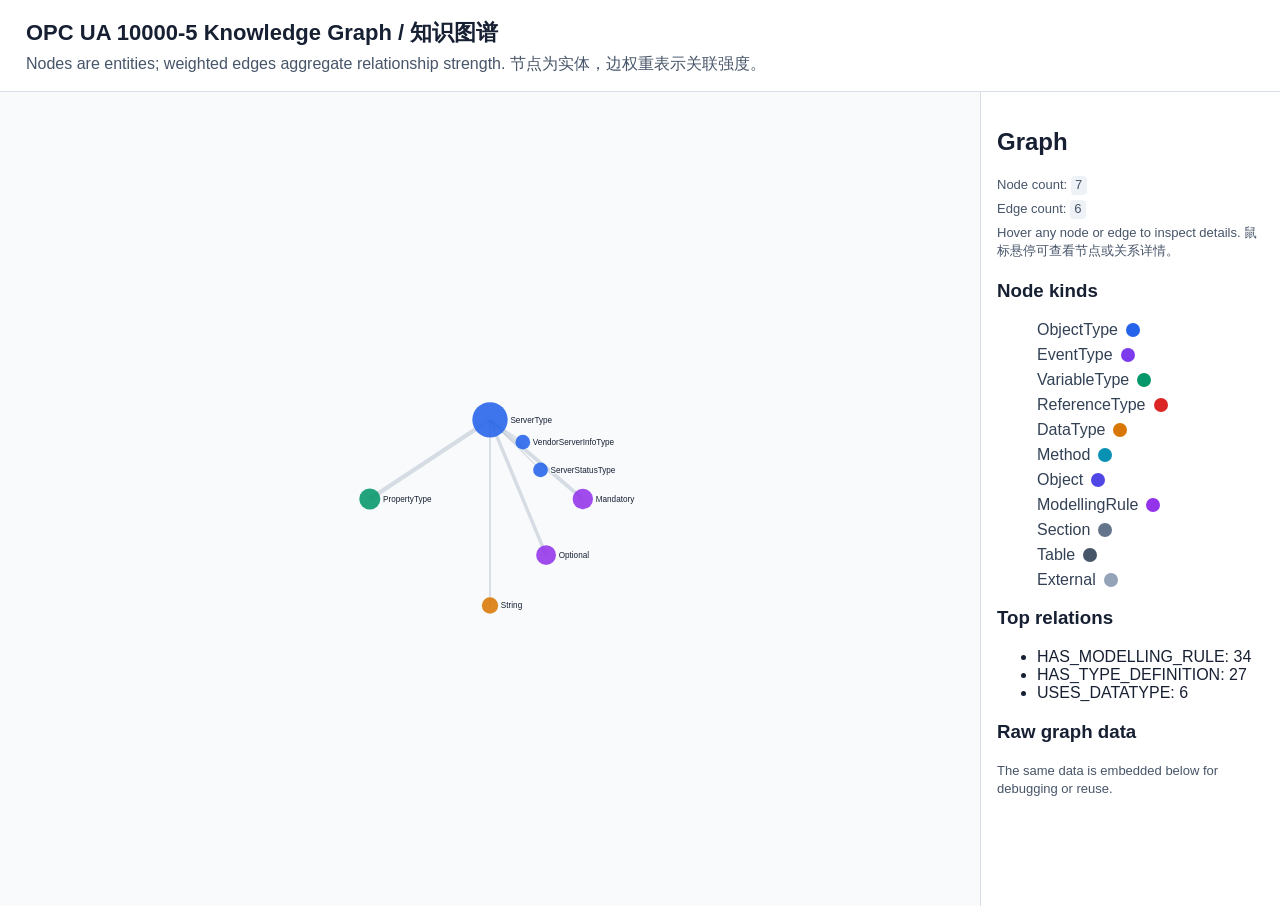
==== commit 8c791464: "Simplify graph default display" ====
--- a/exports/demo_ServerType_graph.html
+++ b/exports/demo_ServerType_graph.html
@@ -25,13 +25,13 @@
   </header>
   <main class="wrap">
     <svg viewBox="0 0 1440 940" role="img" aria-label="Knowledge graph">
-      <g><line x1="720.0" y1="353.7" x2="543.4" y2="470.0" stroke="#94a3b8" stroke-width="6.20" opacity="0.34"><title>ObjectType:ServerType -&gt; VariableType:PropertyType | weight=21 | HAS_TYPE_DEFINITION</title></line><line x1="856.4" y1="470.0" x2="720.0" y2="353.7" stroke="#94a3b8" stroke-width="5.49" opacity="0.34"><title>ModellingRule:Mandatory -&gt; ObjectType:ServerType | weight=18 | HAS_MODELLING_RULE</title></line><line x1="802.4" y1="552.4" x2="720.0" y2="353.7" stroke="#94a3b8" stroke-width="5.01" opacity="0.34"><title>ModellingRule:Optional -&gt; ObjectType:ServerType | weight=16 | HAS_MODELLING_RULE</title></line><line x1="720.0" y1="626.5" x2="720.0" y2="353.7" stroke="#94a3b8" stroke-width="2.63" opacity="0.34"><title>DataType:String -&gt; ObjectType:ServerType | weight=6 | USES_DATATYPE</title></line><line x1="832.0" y1="447.7" x2="720.0" y2="353.7" stroke="#94a3b8" stroke-width="1.91" opacity="0.34"><title>ObjectType:BaseObjectType -&gt; ObjectType:ServerType | weight=3 | HAS_SUBTYPE</title></line><line x1="752.8" y1="390.9" x2="720.0" y2="353.7" stroke="#94a3b8" stroke-width="1.91" opacity="0.34"><title>ObjectType:ServerStatusType -&gt; ObjectType:ServerType | weight=3 | HAS_TYPE_DEFINITION</title></line><line x1="794.2" y1="420.4" x2="720.0" y2="353.7" stroke="#94a3b8" stroke-width="1.91" opacity="0.34"><title>ObjectType:ServerCapabilitiesType -&gt; ObjectType:ServerType | weight=3 | HAS_TYPE_DEFINITION</title></line><line x1="800.1" y1="389.9" x2="720.0" y2="353.7" stroke="#94a3b8" stroke-width="1.91" opacity="0.34"><title>ObjectType:ServerDiagnosticsType -&gt; ObjectType:ServerType | weight=3 | HAS_TYPE_DEFINITION</title></line><line x1="720.0" y1="353.7" x2="738.8" y2="375.5" stroke="#94a3b8" stroke-width="1.91" opacity="0.34"><title>ObjectType:ServerType -&gt; ObjectType:VendorServerInfoType | weight=3 | HAS_TYPE_DEFINITION</title></line><line x1="780.2" y1="379.9" x2="720.0" y2="353.7" stroke="#94a3b8" stroke-width="1.91" opacity="0.34"><title>ObjectType:ServerRedundancyType -&gt; ObjectType:ServerType | weight=3 | HAS_TYPE_DEFINITION</title></line><line x1="803.7" y1="435.3" x2="720.0" y2="353.7" stroke="#94a3b8" stroke-width="1.91" opacity="0.34"><title>ObjectType:NamespacesType -&gt; ObjectType:ServerType | weight=3 | HAS_TYPE_DEFINITION</title></line></g>
-      <g><g class="node" data-kind="ObjectType"><circle cx="720.0" cy="353.7" r="26.0" fill="#2563eb" opacity="0.88"><title>ObjectType:ServerType | ObjectType | score=120 | section=6.3.1</title></circle><text x="750.0" y="357.7">ServerType</text></g><g class="node" data-kind="VariableType"><circle cx="543.4" cy="470.0" r="15.5" fill="#059669" opacity="0.88"><title>VariableType:PropertyType | VariableType | score=21 | section=7.3</title></circle><text x="562.9" y="474.0">PropertyType</text></g><g class="node" data-kind="ModellingRule"><circle cx="856.4" cy="470.0" r="15.0" fill="#9333ea" opacity="0.88"><title>ModellingRule:Mandatory | ModellingRule | score=18 | section=8.4.2</title></circle><text x="875.4" y="474.0">Mandatory</text></g><g class="node" data-kind="ModellingRule"><circle cx="802.4" cy="552.4" r="14.6" fill="#9333ea" opacity="0.88"><title>ModellingRule:Optional | ModellingRule | score=16 | section=8.4.3</title></circle><text x="820.9" y="556.4">Optional</text></g><g class="node" data-kind="DataType"><circle cx="720.0" cy="626.5" r="12.0" fill="#d97706" opacity="0.88"><title>DataType:String | DataType | score=6 | section=12.2.11</title></circle><text x="736.0" y="630.5">String</text></g><g class="node" data-kind="ObjectType"><circle cx="738.8" cy="375.5" r="10.8" fill="#2563eb" opacity="0.88"><title>ObjectType:VendorServerInfoType | ObjectType | score=3 | section=6.3.6</title></circle><text x="753.6" y="379.5">VendorServerInfoType</text></g><g class="node" data-kind="ObjectType"><circle cx="752.8" cy="390.9" r="10.8" fill="#2563eb" opacity="0.88"><title>ObjectType:ServerStatusType | ObjectType | score=3 | section=</title></circle><text x="767.6" y="394.9">ServerStatusType</text></g><g class="node" data-kind="ObjectType"><circle cx="780.2" cy="379.9" r="10.8" fill="#2563eb" opacity="0.88"><title>ObjectType:ServerRedundancyType | ObjectType | score=3 | section=6.3.7</title></circle><text x="795.1" y="383.9">ServerRedundancyType</text></g><g class="node" data-kind="ObjectType"><circle cx="800.1" cy="389.9" r="10.8" fill="#2563eb" opacity="0.88"><title>ObjectType:ServerDiagnosticsType | ObjectType | score=3 | section=6.3.3</title></circle><text x="814.9" y="393.9">ServerDiagnosticsType</text></g><g class="node" data-kind="ObjectType"><circle cx="794.2" cy="420.4" r="10.8" fill="#2563eb" opacity="0.88"><title>ObjectType:ServerCapabilitiesType | ObjectType | score=3 | section=6.3.2</title></circle><text x="809.1" y="424.4">ServerCapabilitiesType</text></g><g class="node" data-kind="ObjectType"><circle cx="803.7" cy="435.3" r="10.8" fill="#2563eb" opacity="0.88"><title>ObjectType:NamespacesType | ObjectType | score=3 | section=6.3.14</title></circle><text x="818.5" y="439.3">NamespacesType</text></g><g class="node" data-kind="ObjectType"><circle cx="832.0" cy="447.7" r="10.8" fill="#2563eb" opacity="0.88"><title>ObjectType:BaseObjectType | ObjectType | score=3 | section=6.2</title></circle><text x="846.9" y="451.7">BaseObjectType</text></g></g>
+      <g><line x1="720.0" y1="353.7" x2="543.4" y2="470.0" stroke="#94a3b8" stroke-width="6.20" opacity="0.34"><title>ObjectType:ServerType -&gt; VariableType:PropertyType | weight=21 | HAS_TYPE_DEFINITION</title></line><line x1="856.4" y1="470.0" x2="720.0" y2="353.7" stroke="#94a3b8" stroke-width="5.49" opacity="0.34"><title>ModellingRule:Mandatory -&gt; ObjectType:ServerType | weight=18 | HAS_MODELLING_RULE</title></line><line x1="802.4" y1="552.4" x2="720.0" y2="353.7" stroke="#94a3b8" stroke-width="5.01" opacity="0.34"><title>ModellingRule:Optional -&gt; ObjectType:ServerType | weight=16 | HAS_MODELLING_RULE</title></line><line x1="720.0" y1="626.5" x2="720.0" y2="353.7" stroke="#94a3b8" stroke-width="2.63" opacity="0.34"><title>DataType:String -&gt; ObjectType:ServerType | weight=6 | USES_DATATYPE</title></line><line x1="794.2" y1="427.2" x2="720.0" y2="353.7" stroke="#94a3b8" stroke-width="1.91" opacity="0.34"><title>ObjectType:ServerStatusType -&gt; ObjectType:ServerType | weight=3 | HAS_TYPE_DEFINITION</title></line><line x1="720.0" y1="353.7" x2="768.2" y2="386.5" stroke="#94a3b8" stroke-width="1.91" opacity="0.34"><title>ObjectType:ServerType -&gt; ObjectType:VendorServerInfoType | weight=3 | HAS_TYPE_DEFINITION</title></line></g>
+      <g><g class="node" data-kind="ObjectType"><circle cx="720.0" cy="353.7" r="26.0" fill="#2563eb" opacity="0.88"><title>ObjectType:ServerType | ObjectType | score=120 | section=6.3.1</title></circle><text x="750.0" y="357.7">ServerType</text></g><g class="node" data-kind="VariableType"><circle cx="543.4" cy="470.0" r="15.5" fill="#059669" opacity="0.88"><title>VariableType:PropertyType | VariableType | score=21 | section=7.3</title></circle><text x="562.9" y="474.0">PropertyType</text></g><g class="node" data-kind="ModellingRule"><circle cx="856.4" cy="470.0" r="15.0" fill="#9333ea" opacity="0.88"><title>ModellingRule:Mandatory | ModellingRule | score=18 | section=8.4.2</title></circle><text x="875.4" y="474.0">Mandatory</text></g><g class="node" data-kind="ModellingRule"><circle cx="802.4" cy="552.4" r="14.6" fill="#9333ea" opacity="0.88"><title>ModellingRule:Optional | ModellingRule | score=16 | section=8.4.3</title></circle><text x="820.9" y="556.4">Optional</text></g><g class="node" data-kind="DataType"><circle cx="720.0" cy="626.5" r="12.0" fill="#d97706" opacity="0.88"><title>DataType:String | DataType | score=6 | section=12.2.11</title></circle><text x="736.0" y="630.5">String</text></g><g class="node" data-kind="ObjectType"><circle cx="768.2" cy="386.5" r="10.8" fill="#2563eb" opacity="0.88"><title>ObjectType:VendorServerInfoType | ObjectType | score=3 | section=6.3.6</title></circle><text x="783.0" y="390.5">VendorServerInfoType</text></g><g class="node" data-kind="ObjectType"><circle cx="794.2" cy="427.2" r="10.8" fill="#2563eb" opacity="0.88"><title>ObjectType:ServerStatusType | ObjectType | score=3 | section=</title></circle><text x="809.0" y="431.2">ServerStatusType</text></g></g>
     </svg>
     <aside>
       <h2>Graph</h2>
-      <p class="hint">Node count: <code>12</code></p>
-      <p class="hint">Edge count: <code>11</code></p>
+      <p class="hint">Node count: <code>7</code></p>
+      <p class="hint">Edge count: <code>6</code></p>
       <p class="hint">Hover any node or edge to inspect details. 鼠标悬停可查看节点或关系详情。</p>
       <h3>Node kinds</h3>
       <ul class="legend"><li><span>ObjectType</span><b style='background:#2563eb'></b></li>
@@ -46,13 +46,12 @@
 <li><span>Table</span><b style='background:#475569'></b></li>
 <li><span>External</span><b style='background:#94a3b8'></b></li></ul>
       <h3>Top relations</h3>
-      <ul><li>HAS_TYPE_DEFINITION: 39</li>
-<li>HAS_MODELLING_RULE: 34</li>
-<li>USES_DATATYPE: 6</li>
-<li>HAS_SUBTYPE: 3</li></ul>
+      <ul><li>HAS_MODELLING_RULE: 34</li>
+<li>HAS_TYPE_DEFINITION: 27</li>
+<li>USES_DATATYPE: 6</li></ul>
       <h3>Raw graph data</h3>
       <p class="hint">The same data is embedded below for debugging or reuse.</p>
-      <script type="application/json" id="graph-data">{&quot;metadata&quot;: {&quot;focus&quot;: &quot;ServerType&quot;, &quot;relation&quot;: null, &quot;depth&quot;: 1, &quot;min_weight&quot;: 1, &quot;include_defined&quot;: false, &quot;limit&quot;: 12, &quot;node_count&quot;: 12, &quot;edge_count&quot;: 11, &quot;selection&quot;: &quot;top-related&quot;}, &quot;nodes&quot;: [{&quot;id&quot;: &quot;ObjectType:ServerType&quot;, &quot;label&quot;: &quot;ServerType&quot;, &quot;kind&quot;: &quot;ObjectType&quot;, &quot;section&quot;: &quot;6.3.1&quot;, &quot;tables&quot;: [&quot;table-9&quot;], &quot;score&quot;: 120, &quot;summary_zh&quot;: &quot;ServerType 是 OPC UA 10000-5 信息模型中的 ObjectType 实体，定义位置为第 6.3.1 节，关联表格 Table 9。&quot;, &quot;summary_en&quot;: &quot;ServerType is a ObjectType entity defined by OPC UA 10000-5.&quot;}, {&quot;id&quot;: &quot;VariableType:PropertyType&quot;, &quot;label&quot;: &quot;PropertyType&quot;, &quot;kind&quot;: &quot;VariableType&quot;, &quot;section&quot;: &quot;7.3&quot;, &quot;tables&quot;: [&quot;table-73&quot;], &quot;score&quot;: 21, &quot;summary_zh&quot;: &quot;PropertyType 是 OPC UA 10000-5 信息模型中的 VariableType 实体，定义位置为第 7.3 节，关联表格 Table 73。&quot;, &quot;summary_en&quot;: &quot;The PropertyType is a subtype of the BaseVariableType. It is used as the type definition for all Properties. Properties are defined by their BrowseName and therefore they do not need a specialised type definition. It is not allowed to subtype this VariableType.&quot;}, {&quot;id&quot;: &quot;ModellingRule:Mandatory&quot;, &quot;label&quot;: &quot;Mandatory&quot;, &quot;kind&quot;: &quot;ModellingRule&quot;, &quot;section&quot;: &quot;8.4.2&quot;, &quot;tables&quot;: [&quot;table-114&quot;], &quot;score&quot;: 18, &quot;summary_zh&quot;: &quot;Mandatory 是 OPC UA 10000-5 信息模型中的 ModellingRule 实体，定义位置为第 8.4.2 节，关联表格 Table 114。&quot;, &quot;summary_en&quot;: &quot;The ModellingRule Mandatory is defined in OPC 10000-3. Its representation in the AddressSpace, the \&quot;Mandatory\&quot; Object, is formally defined in Table 114.&quot;}, {&quot;id&quot;: &quot;ModellingRule:Optional&quot;, &quot;label&quot;: &quot;Optional&quot;, &quot;kind&quot;: &quot;ModellingRule&quot;, &quot;section&quot;: &quot;8.4.3&quot;, &quot;tables&quot;: [&quot;table-115&quot;], &quot;score&quot;: 16, &quot;summary_zh&quot;: &quot;Optional 是 OPC UA 10000-5 信息模型中的 ModellingRule 实体，定义位置为第 8.4.3 节，关联表格 Table 115。&quot;, &quot;summary_en&quot;: &quot;The ModellingRule Optional is defined in OPC 10000-3. Its representation in the AddressSpace, the \&quot;Optional\&quot; Object, is formally defined in Table 115.&quot;}, {&quot;id&quot;: &quot;DataType:String&quot;, &quot;label&quot;: &quot;String&quot;, &quot;kind&quot;: &quot;DataType&quot;, &quot;section&quot;: &quot;12.2.11&quot;, &quot;tables&quot;: [&quot;table-189&quot;], &quot;score&quot;: 6, &quot;summary_zh&quot;: &quot;String 是 OPC UA 10000-5 信息模型中的 DataType 实体，定义位置为第 12.2.11 节，关联表格 Table 189。&quot;, &quot;summary_en&quot;: &quot;The representation in the AddressSpace of the String DataType is defined in Table 189.&quot;}, {&quot;id&quot;: &quot;ObjectType:VendorServerInfoType&quot;, &quot;label&quot;: &quot;VendorServerInfoType&quot;, &quot;kind&quot;: &quot;ObjectType&quot;, &quot;section&quot;: &quot;6.3.6&quot;, &quot;tables&quot;: [&quot;table-15&quot;], &quot;score&quot;: 3, &quot;summary_zh&quot;: &quot;VendorServerInfoType 是 OPC UA 10000-5 信息模型中的 ObjectType 实体，定义位置为第 6.3.6 节，关联表格 Table 15。&quot;, &quot;summary_en&quot;: &quot;VendorServerInfoType is a ObjectType entity defined by OPC UA 10000-5.&quot;}, {&quot;id&quot;: &quot;ObjectType:ServerStatusType&quot;, &quot;label&quot;: &quot;ServerStatusType&quot;, &quot;kind&quot;: &quot;ObjectType&quot;, &quot;score&quot;: 3}, {&quot;id&quot;: &quot;ObjectType:ServerRedundancyType&quot;, &quot;label&quot;: &quot;ServerRedundancyType&quot;, &quot;kind&quot;: &quot;ObjectType&quot;, &quot;section&quot;: &quot;6.3.7&quot;, &quot;tables&quot;: [&quot;table-16&quot;], &quot;score&quot;: 3, &quot;summary_zh&quot;: &quot;ServerRedundancyType 是 OPC UA 10000-5 信息模型中的 ObjectType 实体，定义位置为第 6.3.7 节，关联表格 Table 16。&quot;, &quot;summary_en&quot;: &quot;RedundancySupport indicates what redundancy is supported by the Server. Its values are defined in 12.5. It shall be set to NONE for all instances of the ServerRedundancyType using the ObjectType directly (no subtype).&quot;}, {&quot;id&quot;: &quot;ObjectType:ServerDiagnosticsType&quot;, &quot;label&quot;: &quot;ServerDiagnosticsType&quot;, &quot;kind&quot;: &quot;ObjectType&quot;, &quot;section&quot;: &quot;6.3.3&quot;, &quot;tables&quot;: [&quot;table-11&quot;], &quot;score&quot;: 3, &quot;summary_zh&quot;: &quot;ServerDiagnosticsType 是 OPC UA 10000-5 信息模型中的 ObjectType 实体，定义位置为第 6.3.3 节，关联表格 Table 11。&quot;, &quot;summary_en&quot;: &quot;ServerDiagnosticsType is a ObjectType entity defined by OPC UA 10000-5.&quot;}, {&quot;id&quot;: &quot;ObjectType:ServerCapabilitiesType&quot;, &quot;label&quot;: &quot;ServerCapabilitiesType&quot;, &quot;kind&quot;: &quot;ObjectType&quot;, &quot;section&quot;: &quot;6.3.2&quot;, &quot;tables&quot;: [&quot;table-10&quot;], &quot;score&quot;: 3, &quot;summary_zh&quot;: &quot;ServerCapabilitiesType 是 OPC UA 10000-5 信息模型中的 ObjectType 实体，定义位置为第 6.3.2 节，关联表格 Table 10。&quot;, &quot;summary_en&quot;: &quot;ServerCapabilitiesType is a ObjectType entity defined by OPC UA 10000-5.&quot;}, {&quot;id&quot;: &quot;ObjectType:NamespacesType&quot;, &quot;label&quot;: &quot;NamespacesType&quot;, &quot;kind&quot;: &quot;ObjectType&quot;, &quot;section&quot;: &quot;6.3.14&quot;, &quot;tables&quot;: [&quot;table-23&quot;], &quot;score&quot;: 3, &quot;summary_zh&quot;: &quot;NamespacesType 是 OPC UA 10000-5 信息模型中的 ObjectType 实体，定义位置为第 6.3.14 节，关联表格 Table 23。&quot;, &quot;summary_en&quot;: &quot;NamespacesType is a ObjectType entity defined by OPC UA 10000-5.&quot;}, {&quot;id&quot;: &quot;ObjectType:BaseObjectType&quot;, &quot;label&quot;: &quot;BaseObjectType&quot;, &quot;kind&quot;: &quot;ObjectType&quot;, &quot;section&quot;: &quot;6.2&quot;, &quot;tables&quot;: [&quot;table-8&quot;], &quot;score&quot;: 3, &quot;summary_zh&quot;: &quot;BaseObjectType 是 OPC UA 10000-5 信息模型中的 ObjectType 实体，定义位置为第 6.2 节，关联表格 Table 8。&quot;, &quot;summary_en&quot;: &quot;The BaseObjectType is used as type definition whenever there is an Object having no more concrete type definitions available. Servers should avoid using this ObjectType and use a more specific type, if possible. This ObjectType is the base ObjectType and all other ObjectTypes shall either directly or indirectly inherit from it. However, it might not be possible for Servers to provide all HasSubtype References from this ObjectType to its subtypes, and therefore it is not required to provide this information.&quot;}], &quot;edges&quot;: [{&quot;source&quot;: &quot;ObjectType:ServerType&quot;, &quot;target&quot;: &quot;VariableType:PropertyType&quot;, &quot;weight&quot;: 21, &quot;relations&quot;: {&quot;HAS_TYPE_DEFINITION&quot;: 21}, &quot;evidence&quot;: [{&quot;source&quot;: &quot;Variable:ServerType.ServerArray&quot;, &quot;target&quot;: &quot;VariableType:PropertyType&quot;, &quot;relation&quot;: &quot;HAS_TYPE_DEFINITION&quot;, &quot;source_ref&quot;: {&quot;section&quot;: &quot;6.3.1&quot;, &quot;table&quot;: &quot;table-9&quot;}}, {&quot;source&quot;: &quot;Variable:ServerType.NamespaceArray&quot;, &quot;target&quot;: &quot;VariableType:PropertyType&quot;, &quot;relation&quot;: &quot;HAS_TYPE_DEFINITION&quot;, &quot;source_ref&quot;: {&quot;section&quot;: &quot;6.3.1&quot;, &quot;table&quot;: &quot;table-9&quot;}}, {&quot;source&quot;: &quot;Variable:ServerType.UrisVersion&quot;, &quot;target&quot;: &quot;VariableType:PropertyType&quot;, &quot;relation&quot;: &quot;HAS_TYPE_DEFINITION&quot;, &quot;source_ref&quot;: {&quot;section&quot;: &quot;6.3.1&quot;, &quot;table&quot;: &quot;table-9&quot;}}, {&quot;source&quot;: &quot;Variable:ServerType.ServiceLevel&quot;, &quot;target&quot;: &quot;VariableType:PropertyType&quot;, &quot;relation&quot;: &quot;HAS_TYPE_DEFINITION&quot;, &quot;source_ref&quot;: {&quot;section&quot;: &quot;6.3.1&quot;, &quot;table&quot;: &quot;table-9&quot;}}, {&quot;source&quot;: &quot;Variable:ServerType.Auditing&quot;, &quot;target&quot;: &quot;VariableType:PropertyType&quot;, &quot;relation&quot;: &quot;HAS_TYPE_DEFINITION&quot;, &quot;source_ref&quot;: {&quot;section&quot;: &quot;6.3.1&quot;, &quot;table&quot;: &quot;table-9&quot;}}, {&quot;source&quot;: &quot;Variable:ServerType.EstimatedReturnTime&quot;, &quot;target&quot;: &quot;VariableType:PropertyType&quot;, &quot;relation&quot;: &quot;HAS_TYPE_DEFINITION&quot;, &quot;source_ref&quot;: {&quot;section&quot;: &quot;6.3.1&quot;, &quot;table&quot;: &quot;table-9&quot;}}, {&quot;source&quot;: &quot;Variable:ServerType.LocalTime&quot;, &quot;target&quot;: &quot;VariableType:PropertyType&quot;, &quot;relation&quot;: &quot;HAS_TYPE_DEFINITION&quot;, &quot;source_ref&quot;: {&quot;section&quot;: &quot;6.3.1&quot;, &quot;table&quot;: &quot;table-9&quot;}}]}, {&quot;source&quot;: &quot;ModellingRule:Mandatory&quot;, &quot;target&quot;: &quot;ObjectType:ServerType&quot;, &quot;weight&quot;: 18, &quot;relations&quot;: {&quot;HAS_MODELLING_RULE&quot;: 18}, &quot;evidence&quot;: [{&quot;source&quot;: &quot;Variable:ServerType.ServerArray&quot;, &quot;target&quot;: &quot;ModellingRule:Mandatory&quot;, &quot;relation&quot;: &quot;HAS_MODELLING_RULE&quot;, &quot;source_ref&quot;: {&quot;section&quot;: &quot;6.3.1&quot;, &quot;table&quot;: &quot;table-9&quot;}}, {&quot;source&quot;: &quot;Variable:ServerType.NamespaceArray&quot;, &quot;target&quot;: &quot;ModellingRule:Mandatory&quot;, &quot;relation&quot;: &quot;HAS_MODELLING_RULE&quot;, &quot;source_ref&quot;: {&quot;section&quot;: &quot;6.3.1&quot;, &quot;table&quot;: &quot;table-9&quot;}}, {&quot;source&quot;: &quot;Variable:ServerType.ServerStatus1&quot;, &quot;target&quot;: &quot;ModellingRule:Mandatory&quot;, &quot;relation&quot;: &quot;HAS_MODELLING_RULE&quot;, &quot;source_ref&quot;: {&quot;section&quot;: &quot;6.3.1&quot;, &quot;table&quot;: &quot;table-9&quot;}}, {&quot;source&quot;: &quot;Variable:ServerType.ServiceLevel&quot;, &quot;target&quot;: &quot;ModellingRule:Mandatory&quot;, &quot;relation&quot;: &quot;HAS_MODELLING_RULE&quot;, &quot;source_ref&quot;: {&quot;section&quot;: &quot;6.3.1&quot;, &quot;table&quot;: &quot;table-9&quot;}}, {&quot;source&quot;: &quot;Variable:ServerType.Auditing&quot;, &quot;target&quot;: &quot;ModellingRule:Mandatory&quot;, &quot;relation&quot;: &quot;HAS_MODELLING_RULE&quot;, &quot;source_ref&quot;: {&quot;section&quot;: &quot;6.3.1&quot;, &quot;table&quot;: &quot;table-9&quot;}}, {&quot;source&quot;: &quot;Object:ServerType.ServerCapabilities1&quot;, &quot;target&quot;: &quot;ModellingRule:Mandatory&quot;, &quot;relation&quot;: &quot;HAS_MODELLING_RULE&quot;, &quot;source_ref&quot;: {&quot;section&quot;: &quot;6.3.1&quot;, &quot;table&quot;: &quot;table-9&quot;}}, {&quot;source&quot;: &quot;Object:ServerType.ServerDiagnostics1&quot;, &quot;target&quot;: &quot;ModellingRule:Mandatory&quot;, &quot;relation&quot;: &quot;HAS_MODELLING_RULE&quot;, &quot;source_ref&quot;: {&quot;section&quot;: &quot;6.3.1&quot;, &quot;table&quot;: &quot;table-9&quot;}}, {&quot;source&quot;: &quot;Object:ServerType.VendorServerInfo&quot;, &quot;target&quot;: &quot;ModellingRule:Mandatory&quot;, &quot;relation&quot;: &quot;HAS_MODELLING_RULE&quot;, &quot;source_ref&quot;: {&quot;section&quot;: &quot;6.3.1&quot;, &quot;table&quot;: &quot;table-9&quot;}}]}, {&quot;source&quot;: &quot;ModellingRule:Optional&quot;, &quot;target&quot;: &quot;ObjectType:ServerType&quot;, &quot;weight&quot;: 16, &quot;relations&quot;: {&quot;HAS_MODELLING_RULE&quot;: 16}, &quot;evidence&quot;: [{&quot;source&quot;: &quot;Variable:ServerType.UrisVersion&quot;, &quot;target&quot;: &quot;ModellingRule:Optional&quot;, &quot;relation&quot;: &quot;HAS_MODELLING_RULE&quot;, &quot;source_ref&quot;: {&quot;section&quot;: &quot;6.3.1&quot;, &quot;table&quot;: &quot;table-9&quot;}}, {&quot;source&quot;: &quot;Variable:ServerType.EstimatedReturnTime&quot;, &quot;target&quot;: &quot;ModellingRule:Optional&quot;, &quot;relation&quot;: &quot;HAS_MODELLING_RULE&quot;, &quot;source_ref&quot;: {&quot;section&quot;: &quot;6.3.1&quot;, &quot;table&quot;: &quot;table-9&quot;}}, {&quot;source&quot;: &quot;Variable:ServerType.LocalTime&quot;, &quot;target&quot;: &quot;ModellingRule:Optional&quot;, &quot;relation&quot;: &quot;HAS_MODELLING_RULE&quot;, &quot;source_ref&quot;: {&quot;section&quot;: &quot;6.3.1&quot;, &quot;table&quot;: &quot;table-9&quot;}}, {&quot;source&quot;: &quot;Object:ServerType.Namespaces&quot;, &quot;target&quot;: &quot;ModellingRule:Optional&quot;, &quot;relation&quot;: &quot;HAS_MODELLING_RULE&quot;, &quot;source_ref&quot;: {&quot;section&quot;: &quot;6.3.1&quot;, &quot;table&quot;: &quot;table-9&quot;}}, {&quot;source&quot;: &quot;Method:ServerType.GetMonitoredItems&quot;, &quot;target&quot;: &quot;ModellingRule:Optional&quot;, &quot;relation&quot;: &quot;HAS_MODELLING_RULE&quot;, &quot;source_ref&quot;: {&quot;section&quot;: &quot;6.3.1&quot;, &quot;table&quot;: &quot;table-9&quot;}}, {&quot;source&quot;: &quot;Method:ServerType.ResendData&quot;, &quot;target&quot;: &quot;ModellingRule:Optional&quot;, &quot;relation&quot;: &quot;HAS_MODELLING_RULE&quot;, &quot;source_ref&quot;: {&quot;section&quot;: &quot;6.3.1&quot;, &quot;table&quot;: &quot;table-9&quot;}}, {&quot;source&quot;: &quot;Method:ServerType.SetSubscriptionDurable&quot;, &quot;target&quot;: &quot;ModellingRule:Optional&quot;, &quot;relation&quot;: &quot;HAS_MODELLING_RULE&quot;, &quot;source_ref&quot;: {&quot;section&quot;: &quot;6.3.1&quot;, &quot;table&quot;: &quot;table-9&quot;}}, {&quot;source&quot;: &quot;Method:ServerType.RequestServerStateChange&quot;, &quot;target&quot;: &quot;ModellingRule:Optional&quot;, &quot;relation&quot;: &quot;HAS_MODELLING_RULE&quot;, &quot;source_ref&quot;: {&quot;section&quot;: &quot;6.3.1&quot;, &quot;table&quot;: &quot;table-9&quot;}}]}, {&quot;source&quot;: &quot;DataType:String&quot;, &quot;target&quot;: &quot;ObjectType:ServerType&quot;, &quot;weight&quot;: 6, &quot;relations&quot;: {&quot;USES_DATATYPE&quot;: 6}, &quot;evidence&quot;: [{&quot;source&quot;: &quot;Variable:ServerType.ServerArray&quot;, &quot;target&quot;: &quot;DataType:String[]&quot;, &quot;relation&quot;: &quot;USES_DATATYPE&quot;, &quot;source_ref&quot;: {&quot;section&quot;: &quot;6.3.1&quot;, &quot;table&quot;: &quot;table-9&quot;}}, {&quot;source&quot;: &quot;Variable:ServerType.NamespaceArray&quot;, &quot;target&quot;: &quot;DataType:String[]&quot;, &quot;relation&quot;: &quot;USES_DATATYPE&quot;, &quot;source_ref&quot;: {&quot;section&quot;: &quot;6.3.1&quot;, &quot;table&quot;: &quot;table-9&quot;}}]}, {&quot;source&quot;: &quot;ObjectType:BaseObjectType&quot;, &quot;target&quot;: &quot;ObjectType:ServerType&quot;, &quot;weight&quot;: 3, &quot;relations&quot;: {&quot;HAS_SUBTYPE&quot;: 3}, &quot;evidence&quot;: [{&quot;source&quot;: &quot;ObjectType:ServerType&quot;, &quot;target&quot;: &quot;ObjectType:BaseObjectType&quot;, &quot;relation&quot;: &quot;HAS_SUBTYPE&quot;, &quot;source_ref&quot;: {&quot;section&quot;: &quot;6.3.1&quot;, &quot;table&quot;: &quot;table-9&quot;}}]}, {&quot;source&quot;: &quot;ObjectType:ServerStatusType&quot;, &quot;target&quot;: &quot;ObjectType:ServerType&quot;, &quot;weight&quot;: 3, &quot;relations&quot;: {&quot;HAS_TYPE_DEFINITION&quot;: 3}, &quot;evidence&quot;: [{&quot;source&quot;: &quot;Variable:ServerType.ServerStatus1&quot;, &quot;target&quot;: &quot;ObjectType:ServerStatusType&quot;, &quot;relation&quot;: &quot;HAS_TYPE_DEFINITION&quot;, &quot;source_ref&quot;: {&quot;section&quot;: &quot;6.3.1&quot;, &quot;table&quot;: &quot;table-9&quot;}}]}, {&quot;source&quot;: &quot;ObjectType:ServerCapabilitiesType&quot;, &quot;target&quot;: &quot;ObjectType:ServerType&quot;, &quot;weight&quot;: 3, &quot;relations&quot;: {&quot;HAS_TYPE_DEFINITION&quot;: 3}, &quot;evidence&quot;: [{&quot;source&quot;: &quot;Object:ServerType.ServerCapabilities1&quot;, &quot;target&quot;: &quot;ObjectType:ServerCapabilitiesType&quot;, &quot;relation&quot;: &quot;HAS_TYPE_DEFINITION&quot;, &quot;source_ref&quot;: {&quot;section&quot;: &quot;6.3.1&quot;, &quot;table&quot;: &quot;table-9&quot;}}]}, {&quot;source&quot;: &quot;ObjectType:ServerDiagnosticsType&quot;, &quot;target&quot;: &quot;ObjectType:ServerType&quot;, &quot;weight&quot;: 3, &quot;relations&quot;: {&quot;HAS_TYPE_DEFINITION&quot;: 3}, &quot;evidence&quot;: [{&quot;source&quot;: &quot;Object:ServerType.ServerDiagnostics1&quot;, &quot;target&quot;: &quot;ObjectType:ServerDiagnosticsType&quot;, &quot;relation&quot;: &quot;HAS_TYPE_DEFINITION&quot;, &quot;source_ref&quot;: {&quot;section&quot;: &quot;6.3.1&quot;, &quot;table&quot;: &quot;table-9&quot;}}]}, {&quot;source&quot;: &quot;ObjectType:ServerType&quot;, &quot;target&quot;: &quot;ObjectType:VendorServerInfoType&quot;, &quot;weight&quot;: 3, &quot;relations&quot;: {&quot;HAS_TYPE_DEFINITION&quot;: 3}, &quot;evidence&quot;: [{&quot;source&quot;: &quot;Object:ServerType.VendorServerInfo&quot;, &quot;target&quot;: &quot;ObjectType:VendorServerInfoType&quot;, &quot;relation&quot;: &quot;HAS_TYPE_DEFINITION&quot;, &quot;source_ref&quot;: {&quot;section&quot;: &quot;6.3.1&quot;, &quot;table&quot;: &quot;table-9&quot;}}]}, {&quot;source&quot;: &quot;ObjectType:ServerRedundancyType&quot;, &quot;target&quot;: &quot;ObjectType:ServerType&quot;, &quot;weight&quot;: 3, &quot;relations&quot;: {&quot;HAS_TYPE_DEFINITION&quot;: 3}, &quot;evidence&quot;: [{&quot;source&quot;: &quot;Object:ServerType.ServerRedundancy1&quot;, &quot;target&quot;: &quot;ObjectType:ServerRedundancyType&quot;, &quot;relation&quot;: &quot;HAS_TYPE_DEFINITION&quot;, &quot;source_ref&quot;: {&quot;section&quot;: &quot;6.3.1&quot;, &quot;table&quot;: &quot;table-9&quot;}}]}, {&quot;source&quot;: &quot;ObjectType:NamespacesType&quot;, &quot;target&quot;: &quot;ObjectType:ServerType&quot;, &quot;weight&quot;: 3, &quot;relations&quot;: {&quot;HAS_TYPE_DEFINITION&quot;: 3}, &quot;evidence&quot;: [{&quot;source&quot;: &quot;Object:ServerType.Namespaces&quot;, &quot;target&quot;: &quot;ObjectType:NamespacesType&quot;, &quot;relation&quot;: &quot;HAS_TYPE_DEFINITION&quot;, &quot;source_ref&quot;: {&quot;section&quot;: &quot;6.3.1&quot;, &quot;table&quot;: &quot;table-9&quot;}}]}]}</script>
+      <script type="application/json" id="graph-data">{&quot;metadata&quot;: {&quot;focus&quot;: &quot;ServerType&quot;, &quot;relation&quot;: null, &quot;depth&quot;: 1, &quot;min_weight&quot;: 1, &quot;include_defined&quot;: false, &quot;limit&quot;: 7, &quot;node_count&quot;: 7, &quot;edge_count&quot;: 6, &quot;selection&quot;: &quot;top-related&quot;}, &quot;nodes&quot;: [{&quot;id&quot;: &quot;ObjectType:ServerType&quot;, &quot;label&quot;: &quot;ServerType&quot;, &quot;kind&quot;: &quot;ObjectType&quot;, &quot;section&quot;: &quot;6.3.1&quot;, &quot;tables&quot;: [&quot;table-9&quot;], &quot;score&quot;: 120, &quot;summary_zh&quot;: &quot;ServerType 是 OPC UA 10000-5 信息模型中的 ObjectType 实体，定义位置为第 6.3.1 节，关联表格 Table 9。&quot;, &quot;summary_en&quot;: &quot;ServerType is a ObjectType entity defined by OPC UA 10000-5.&quot;}, {&quot;id&quot;: &quot;VariableType:PropertyType&quot;, &quot;label&quot;: &quot;PropertyType&quot;, &quot;kind&quot;: &quot;VariableType&quot;, &quot;section&quot;: &quot;7.3&quot;, &quot;tables&quot;: [&quot;table-73&quot;], &quot;score&quot;: 21, &quot;summary_zh&quot;: &quot;PropertyType 是 OPC UA 10000-5 信息模型中的 VariableType 实体，定义位置为第 7.3 节，关联表格 Table 73。&quot;, &quot;summary_en&quot;: &quot;The PropertyType is a subtype of the BaseVariableType. It is used as the type definition for all Properties. Properties are defined by their BrowseName and therefore they do not need a specialised type definition. It is not allowed to subtype this VariableType.&quot;}, {&quot;id&quot;: &quot;ModellingRule:Mandatory&quot;, &quot;label&quot;: &quot;Mandatory&quot;, &quot;kind&quot;: &quot;ModellingRule&quot;, &quot;section&quot;: &quot;8.4.2&quot;, &quot;tables&quot;: [&quot;table-114&quot;], &quot;score&quot;: 18, &quot;summary_zh&quot;: &quot;Mandatory 是 OPC UA 10000-5 信息模型中的 ModellingRule 实体，定义位置为第 8.4.2 节，关联表格 Table 114。&quot;, &quot;summary_en&quot;: &quot;The ModellingRule Mandatory is defined in OPC 10000-3. Its representation in the AddressSpace, the \&quot;Mandatory\&quot; Object, is formally defined in Table 114.&quot;}, {&quot;id&quot;: &quot;ModellingRule:Optional&quot;, &quot;label&quot;: &quot;Optional&quot;, &quot;kind&quot;: &quot;ModellingRule&quot;, &quot;section&quot;: &quot;8.4.3&quot;, &quot;tables&quot;: [&quot;table-115&quot;], &quot;score&quot;: 16, &quot;summary_zh&quot;: &quot;Optional 是 OPC UA 10000-5 信息模型中的 ModellingRule 实体，定义位置为第 8.4.3 节，关联表格 Table 115。&quot;, &quot;summary_en&quot;: &quot;The ModellingRule Optional is defined in OPC 10000-3. Its representation in the AddressSpace, the \&quot;Optional\&quot; Object, is formally defined in Table 115.&quot;}, {&quot;id&quot;: &quot;DataType:String&quot;, &quot;label&quot;: &quot;String&quot;, &quot;kind&quot;: &quot;DataType&quot;, &quot;section&quot;: &quot;12.2.11&quot;, &quot;tables&quot;: [&quot;table-189&quot;], &quot;score&quot;: 6, &quot;summary_zh&quot;: &quot;String 是 OPC UA 10000-5 信息模型中的 DataType 实体，定义位置为第 12.2.11 节，关联表格 Table 189。&quot;, &quot;summary_en&quot;: &quot;The representation in the AddressSpace of the String DataType is defined in Table 189.&quot;}, {&quot;id&quot;: &quot;ObjectType:VendorServerInfoType&quot;, &quot;label&quot;: &quot;VendorServerInfoType&quot;, &quot;kind&quot;: &quot;ObjectType&quot;, &quot;section&quot;: &quot;6.3.6&quot;, &quot;tables&quot;: [&quot;table-15&quot;], &quot;score&quot;: 3, &quot;summary_zh&quot;: &quot;VendorServerInfoType 是 OPC UA 10000-5 信息模型中的 ObjectType 实体，定义位置为第 6.3.6 节，关联表格 Table 15。&quot;, &quot;summary_en&quot;: &quot;VendorServerInfoType is a ObjectType entity defined by OPC UA 10000-5.&quot;}, {&quot;id&quot;: &quot;ObjectType:ServerStatusType&quot;, &quot;label&quot;: &quot;ServerStatusType&quot;, &quot;kind&quot;: &quot;ObjectType&quot;, &quot;score&quot;: 3}], &quot;edges&quot;: [{&quot;source&quot;: &quot;ObjectType:ServerType&quot;, &quot;target&quot;: &quot;VariableType:PropertyType&quot;, &quot;weight&quot;: 21, &quot;relations&quot;: {&quot;HAS_TYPE_DEFINITION&quot;: 21}, &quot;evidence&quot;: [{&quot;source&quot;: &quot;Variable:ServerType.ServerArray&quot;, &quot;target&quot;: &quot;VariableType:PropertyType&quot;, &quot;relation&quot;: &quot;HAS_TYPE_DEFINITION&quot;, &quot;source_ref&quot;: {&quot;section&quot;: &quot;6.3.1&quot;, &quot;table&quot;: &quot;table-9&quot;}}, {&quot;source&quot;: &quot;Variable:ServerType.NamespaceArray&quot;, &quot;target&quot;: &quot;VariableType:PropertyType&quot;, &quot;relation&quot;: &quot;HAS_TYPE_DEFINITION&quot;, &quot;source_ref&quot;: {&quot;section&quot;: &quot;6.3.1&quot;, &quot;table&quot;: &quot;table-9&quot;}}, {&quot;source&quot;: &quot;Variable:ServerType.UrisVersion&quot;, &quot;target&quot;: &quot;VariableType:PropertyType&quot;, &quot;relation&quot;: &quot;HAS_TYPE_DEFINITION&quot;, &quot;source_ref&quot;: {&quot;section&quot;: &quot;6.3.1&quot;, &quot;table&quot;: &quot;table-9&quot;}}, {&quot;source&quot;: &quot;Variable:ServerType.ServiceLevel&quot;, &quot;target&quot;: &quot;VariableType:PropertyType&quot;, &quot;relation&quot;: &quot;HAS_TYPE_DEFINITION&quot;, &quot;source_ref&quot;: {&quot;section&quot;: &quot;6.3.1&quot;, &quot;table&quot;: &quot;table-9&quot;}}, {&quot;source&quot;: &quot;Variable:ServerType.Auditing&quot;, &quot;target&quot;: &quot;VariableType:PropertyType&quot;, &quot;relation&quot;: &quot;HAS_TYPE_DEFINITION&quot;, &quot;source_ref&quot;: {&quot;section&quot;: &quot;6.3.1&quot;, &quot;table&quot;: &quot;table-9&quot;}}, {&quot;source&quot;: &quot;Variable:ServerType.EstimatedReturnTime&quot;, &quot;target&quot;: &quot;VariableType:PropertyType&quot;, &quot;relation&quot;: &quot;HAS_TYPE_DEFINITION&quot;, &quot;source_ref&quot;: {&quot;section&quot;: &quot;6.3.1&quot;, &quot;table&quot;: &quot;table-9&quot;}}, {&quot;source&quot;: &quot;Variable:ServerType.LocalTime&quot;, &quot;target&quot;: &quot;VariableType:PropertyType&quot;, &quot;relation&quot;: &quot;HAS_TYPE_DEFINITION&quot;, &quot;source_ref&quot;: {&quot;section&quot;: &quot;6.3.1&quot;, &quot;table&quot;: &quot;table-9&quot;}}]}, {&quot;source&quot;: &quot;ModellingRule:Mandatory&quot;, &quot;target&quot;: &quot;ObjectType:ServerType&quot;, &quot;weight&quot;: 18, &quot;relations&quot;: {&quot;HAS_MODELLING_RULE&quot;: 18}, &quot;evidence&quot;: [{&quot;source&quot;: &quot;Variable:ServerType.ServerArray&quot;, &quot;target&quot;: &quot;ModellingRule:Mandatory&quot;, &quot;relation&quot;: &quot;HAS_MODELLING_RULE&quot;, &quot;source_ref&quot;: {&quot;section&quot;: &quot;6.3.1&quot;, &quot;table&quot;: &quot;table-9&quot;}}, {&quot;source&quot;: &quot;Variable:ServerType.NamespaceArray&quot;, &quot;target&quot;: &quot;ModellingRule:Mandatory&quot;, &quot;relation&quot;: &quot;HAS_MODELLING_RULE&quot;, &quot;source_ref&quot;: {&quot;section&quot;: &quot;6.3.1&quot;, &quot;table&quot;: &quot;table-9&quot;}}, {&quot;source&quot;: &quot;Variable:ServerType.ServerStatus1&quot;, &quot;target&quot;: &quot;ModellingRule:Mandatory&quot;, &quot;relation&quot;: &quot;HAS_MODELLING_RULE&quot;, &quot;source_ref&quot;: {&quot;section&quot;: &quot;6.3.1&quot;, &quot;table&quot;: &quot;table-9&quot;}}, {&quot;source&quot;: &quot;Variable:ServerType.ServiceLevel&quot;, &quot;target&quot;: &quot;ModellingRule:Mandatory&quot;, &quot;relation&quot;: &quot;HAS_MODELLING_RULE&quot;, &quot;source_ref&quot;: {&quot;section&quot;: &quot;6.3.1&quot;, &quot;table&quot;: &quot;table-9&quot;}}, {&quot;source&quot;: &quot;Variable:ServerType.Auditing&quot;, &quot;target&quot;: &quot;ModellingRule:Mandatory&quot;, &quot;relation&quot;: &quot;HAS_MODELLING_RULE&quot;, &quot;source_ref&quot;: {&quot;section&quot;: &quot;6.3.1&quot;, &quot;table&quot;: &quot;table-9&quot;}}, {&quot;source&quot;: &quot;Object:ServerType.ServerCapabilities1&quot;, &quot;target&quot;: &quot;ModellingRule:Mandatory&quot;, &quot;relation&quot;: &quot;HAS_MODELLING_RULE&quot;, &quot;source_ref&quot;: {&quot;section&quot;: &quot;6.3.1&quot;, &quot;table&quot;: &quot;table-9&quot;}}, {&quot;source&quot;: &quot;Object:ServerType.ServerDiagnostics1&quot;, &quot;target&quot;: &quot;ModellingRule:Mandatory&quot;, &quot;relation&quot;: &quot;HAS_MODELLING_RULE&quot;, &quot;source_ref&quot;: {&quot;section&quot;: &quot;6.3.1&quot;, &quot;table&quot;: &quot;table-9&quot;}}, {&quot;source&quot;: &quot;Object:ServerType.VendorServerInfo&quot;, &quot;target&quot;: &quot;ModellingRule:Mandatory&quot;, &quot;relation&quot;: &quot;HAS_MODELLING_RULE&quot;, &quot;source_ref&quot;: {&quot;section&quot;: &quot;6.3.1&quot;, &quot;table&quot;: &quot;table-9&quot;}}]}, {&quot;source&quot;: &quot;ModellingRule:Optional&quot;, &quot;target&quot;: &quot;ObjectType:ServerType&quot;, &quot;weight&quot;: 16, &quot;relations&quot;: {&quot;HAS_MODELLING_RULE&quot;: 16}, &quot;evidence&quot;: [{&quot;source&quot;: &quot;Variable:ServerType.UrisVersion&quot;, &quot;target&quot;: &quot;ModellingRule:Optional&quot;, &quot;relation&quot;: &quot;HAS_MODELLING_RULE&quot;, &quot;source_ref&quot;: {&quot;section&quot;: &quot;6.3.1&quot;, &quot;table&quot;: &quot;table-9&quot;}}, {&quot;source&quot;: &quot;Variable:ServerType.EstimatedReturnTime&quot;, &quot;target&quot;: &quot;ModellingRule:Optional&quot;, &quot;relation&quot;: &quot;HAS_MODELLING_RULE&quot;, &quot;source_ref&quot;: {&quot;section&quot;: &quot;6.3.1&quot;, &quot;table&quot;: &quot;table-9&quot;}}, {&quot;source&quot;: &quot;Variable:ServerType.LocalTime&quot;, &quot;target&quot;: &quot;ModellingRule:Optional&quot;, &quot;relation&quot;: &quot;HAS_MODELLING_RULE&quot;, &quot;source_ref&quot;: {&quot;section&quot;: &quot;6.3.1&quot;, &quot;table&quot;: &quot;table-9&quot;}}, {&quot;source&quot;: &quot;Object:ServerType.Namespaces&quot;, &quot;target&quot;: &quot;ModellingRule:Optional&quot;, &quot;relation&quot;: &quot;HAS_MODELLING_RULE&quot;, &quot;source_ref&quot;: {&quot;section&quot;: &quot;6.3.1&quot;, &quot;table&quot;: &quot;table-9&quot;}}, {&quot;source&quot;: &quot;Method:ServerType.GetMonitoredItems&quot;, &quot;target&quot;: &quot;ModellingRule:Optional&quot;, &quot;relation&quot;: &quot;HAS_MODELLING_RULE&quot;, &quot;source_ref&quot;: {&quot;section&quot;: &quot;6.3.1&quot;, &quot;table&quot;: &quot;table-9&quot;}}, {&quot;source&quot;: &quot;Method:ServerType.ResendData&quot;, &quot;target&quot;: &quot;ModellingRule:Optional&quot;, &quot;relation&quot;: &quot;HAS_MODELLING_RULE&quot;, &quot;source_ref&quot;: {&quot;section&quot;: &quot;6.3.1&quot;, &quot;table&quot;: &quot;table-9&quot;}}, {&quot;source&quot;: &quot;Method:ServerType.SetSubscriptionDurable&quot;, &quot;target&quot;: &quot;ModellingRule:Optional&quot;, &quot;relation&quot;: &quot;HAS_MODELLING_RULE&quot;, &quot;source_ref&quot;: {&quot;section&quot;: &quot;6.3.1&quot;, &quot;table&quot;: &quot;table-9&quot;}}, {&quot;source&quot;: &quot;Method:ServerType.RequestServerStateChange&quot;, &quot;target&quot;: &quot;ModellingRule:Optional&quot;, &quot;relation&quot;: &quot;HAS_MODELLING_RULE&quot;, &quot;source_ref&quot;: {&quot;section&quot;: &quot;6.3.1&quot;, &quot;table&quot;: &quot;table-9&quot;}}]}, {&quot;source&quot;: &quot;DataType:String&quot;, &quot;target&quot;: &quot;ObjectType:ServerType&quot;, &quot;weight&quot;: 6, &quot;relations&quot;: {&quot;USES_DATATYPE&quot;: 6}, &quot;evidence&quot;: [{&quot;source&quot;: &quot;Variable:ServerType.ServerArray&quot;, &quot;target&quot;: &quot;DataType:String[]&quot;, &quot;relation&quot;: &quot;USES_DATATYPE&quot;, &quot;source_ref&quot;: {&quot;section&quot;: &quot;6.3.1&quot;, &quot;table&quot;: &quot;table-9&quot;}}, {&quot;source&quot;: &quot;Variable:ServerType.NamespaceArray&quot;, &quot;target&quot;: &quot;DataType:String[]&quot;, &quot;relation&quot;: &quot;USES_DATATYPE&quot;, &quot;source_ref&quot;: {&quot;section&quot;: &quot;6.3.1&quot;, &quot;table&quot;: &quot;table-9&quot;}}]}, {&quot;source&quot;: &quot;ObjectType:ServerStatusType&quot;, &quot;target&quot;: &quot;ObjectType:ServerType&quot;, &quot;weight&quot;: 3, &quot;relations&quot;: {&quot;HAS_TYPE_DEFINITION&quot;: 3}, &quot;evidence&quot;: [{&quot;source&quot;: &quot;Variable:ServerType.ServerStatus1&quot;, &quot;target&quot;: &quot;ObjectType:ServerStatusType&quot;, &quot;relation&quot;: &quot;HAS_TYPE_DEFINITION&quot;, &quot;source_ref&quot;: {&quot;section&quot;: &quot;6.3.1&quot;, &quot;table&quot;: &quot;table-9&quot;}}]}, {&quot;source&quot;: &quot;ObjectType:ServerType&quot;, &quot;target&quot;: &quot;ObjectType:VendorServerInfoType&quot;, &quot;weight&quot;: 3, &quot;relations&quot;: {&quot;HAS_TYPE_DEFINITION&quot;: 3}, &quot;evidence&quot;: [{&quot;source&quot;: &quot;Object:ServerType.VendorServerInfo&quot;, &quot;target&quot;: &quot;ObjectType:VendorServerInfoType&quot;, &quot;relation&quot;: &quot;HAS_TYPE_DEFINITION&quot;, &quot;source_ref&quot;: {&quot;section&quot;: &quot;6.3.1&quot;, &quot;table&quot;: &quot;table-9&quot;}}]}]}</script>
     </aside>
   </main>
 </body>
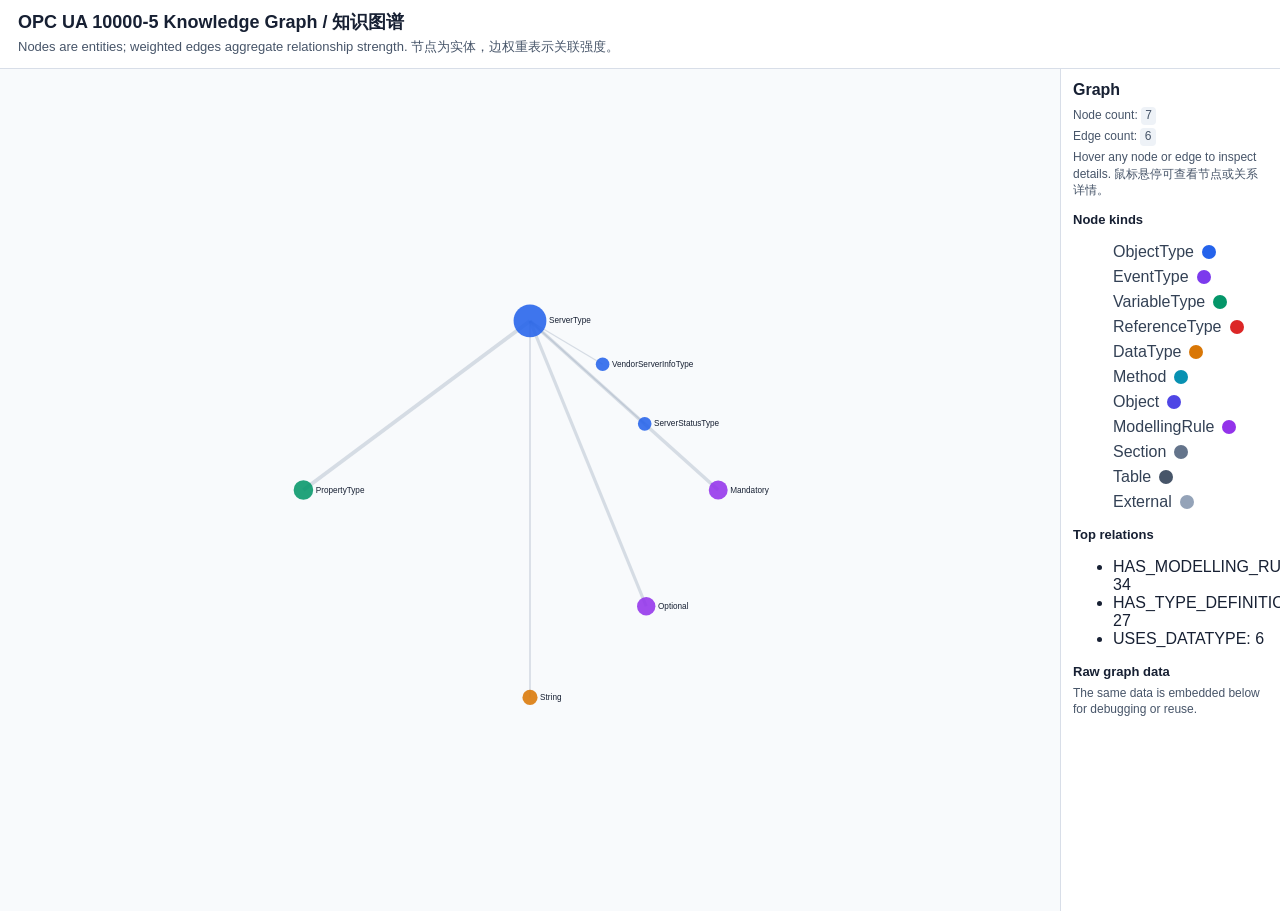
==== commit 9a3f8b07: "Expand graph canvas usage" ====
--- a/exports/demo_ServerType_graph.html
+++ b/exports/demo_ServerType_graph.html
@@ -5,17 +5,20 @@
   <title>OPC UA 10000-5 Knowledge Graph</title>
   <style>
     body { margin: 0; font-family: Segoe UI, Arial, sans-serif; color: #172033; background: #f8fafc; }
-    header { padding: 18px 26px 12px; border-bottom: 1px solid #d8dee8; background: #ffffff; }
-    h1 { margin: 0 0 6px; font-size: 22px; }
+    header { padding: 10px 18px 8px; border-bottom: 1px solid #d8dee8; background: #ffffff; }
+    h1 { margin: 0 0 3px; font-size: 18px; }
     p { margin: 4px 0; color: #475569; }
-    .wrap { display: grid; grid-template-columns: 1fr 300px; min-height: calc(100vh - 86px); }
-    svg { width: 100%; height: calc(100vh - 86px); background: #f8fafc; }
-    aside { border-left: 1px solid #d8dee8; padding: 16px; background: #fff; overflow: auto; }
-    text { font-size: 12px; fill: #172033; paint-order: stroke; stroke: #f8fafc; stroke-width: 3px; }
+    header p { font-size: 13px; }
+    .wrap { display: grid; grid-template-columns: minmax(0, 1fr) 220px; min-height: calc(100vh - 58px); }
+    svg { width: 100%; height: calc(100vh - 58px); background: #f8fafc; }
+    aside { border-left: 1px solid #d8dee8; padding: 12px; background: #fff; overflow: auto; }
+    aside h2 { margin: 0 0 8px; font-size: 16px; }
+    aside h3 { margin: 14px 0 6px; font-size: 13px; }
+    text { font-size: 13px; fill: #172033; paint-order: stroke; stroke: #f8fafc; stroke-width: 3px; }
     .legend li { display: flex; align-items: center; gap: 8px; margin: 7px 0; color: #334155; }
     .legend b { display: inline-block; width: 14px; height: 14px; border-radius: 50%; }
     code { background: #eef2f7; padding: 2px 4px; border-radius: 4px; }
-    .hint { font-size: 13px; line-height: 1.45; }
+    .hint { font-size: 12px; line-height: 1.35; }
   </style>
 </head>
 <body>
@@ -24,9 +27,9 @@
     <p>Nodes are entities; weighted edges aggregate relationship strength. 节点为实体，边权重表示关联强度。</p>
   </header>
   <main class="wrap">
-    <svg viewBox="0 0 1440 940" role="img" aria-label="Knowledge graph">
-      <g><line x1="720.0" y1="353.7" x2="543.4" y2="470.0" stroke="#94a3b8" stroke-width="6.20" opacity="0.34"><title>ObjectType:ServerType -&gt; VariableType:PropertyType | weight=21 | HAS_TYPE_DEFINITION</title></line><line x1="856.4" y1="470.0" x2="720.0" y2="353.7" stroke="#94a3b8" stroke-width="5.49" opacity="0.34"><title>ModellingRule:Mandatory -&gt; ObjectType:ServerType | weight=18 | HAS_MODELLING_RULE</title></line><line x1="802.4" y1="552.4" x2="720.0" y2="353.7" stroke="#94a3b8" stroke-width="5.01" opacity="0.34"><title>ModellingRule:Optional -&gt; ObjectType:ServerType | weight=16 | HAS_MODELLING_RULE</title></line><line x1="720.0" y1="626.5" x2="720.0" y2="353.7" stroke="#94a3b8" stroke-width="2.63" opacity="0.34"><title>DataType:String -&gt; ObjectType:ServerType | weight=6 | USES_DATATYPE</title></line><line x1="794.2" y1="427.2" x2="720.0" y2="353.7" stroke="#94a3b8" stroke-width="1.91" opacity="0.34"><title>ObjectType:ServerStatusType -&gt; ObjectType:ServerType | weight=3 | HAS_TYPE_DEFINITION</title></line><line x1="720.0" y1="353.7" x2="768.2" y2="386.5" stroke="#94a3b8" stroke-width="1.91" opacity="0.34"><title>ObjectType:ServerType -&gt; ObjectType:VendorServerInfoType | weight=3 | HAS_TYPE_DEFINITION</title></line></g>
-      <g><g class="node" data-kind="ObjectType"><circle cx="720.0" cy="353.7" r="26.0" fill="#2563eb" opacity="0.88"><title>ObjectType:ServerType | ObjectType | score=120 | section=6.3.1</title></circle><text x="750.0" y="357.7">ServerType</text></g><g class="node" data-kind="VariableType"><circle cx="543.4" cy="470.0" r="15.5" fill="#059669" opacity="0.88"><title>VariableType:PropertyType | VariableType | score=21 | section=7.3</title></circle><text x="562.9" y="474.0">PropertyType</text></g><g class="node" data-kind="ModellingRule"><circle cx="856.4" cy="470.0" r="15.0" fill="#9333ea" opacity="0.88"><title>ModellingRule:Mandatory | ModellingRule | score=18 | section=8.4.2</title></circle><text x="875.4" y="474.0">Mandatory</text></g><g class="node" data-kind="ModellingRule"><circle cx="802.4" cy="552.4" r="14.6" fill="#9333ea" opacity="0.88"><title>ModellingRule:Optional | ModellingRule | score=16 | section=8.4.3</title></circle><text x="820.9" y="556.4">Optional</text></g><g class="node" data-kind="DataType"><circle cx="720.0" cy="626.5" r="12.0" fill="#d97706" opacity="0.88"><title>DataType:String | DataType | score=6 | section=12.2.11</title></circle><text x="736.0" y="630.5">String</text></g><g class="node" data-kind="ObjectType"><circle cx="768.2" cy="386.5" r="10.8" fill="#2563eb" opacity="0.88"><title>ObjectType:VendorServerInfoType | ObjectType | score=3 | section=6.3.6</title></circle><text x="783.0" y="390.5">VendorServerInfoType</text></g><g class="node" data-kind="ObjectType"><circle cx="794.2" cy="427.2" r="10.8" fill="#2563eb" opacity="0.88"><title>ObjectType:ServerStatusType | ObjectType | score=3 | section=</title></circle><text x="809.0" y="431.2">ServerStatusType</text></g></g>
+    <svg viewBox="0 0 1680 1080" role="img" aria-label="Knowledge graph">
+      <g><line x1="840.0" y1="272.1" x2="480.9" y2="540.0" stroke="#94a3b8" stroke-width="6.20" opacity="0.34"><title>ObjectType:ServerType -&gt; VariableType:PropertyType | weight=21 | HAS_TYPE_DEFINITION</title></line><line x1="1138.3" y1="540.0" x2="840.0" y2="272.1" stroke="#94a3b8" stroke-width="5.49" opacity="0.34"><title>ModellingRule:Mandatory -&gt; ObjectType:ServerType | weight=18 | HAS_MODELLING_RULE</title></line><line x1="1024.2" y1="724.2" x2="840.0" y2="272.1" stroke="#94a3b8" stroke-width="5.01" opacity="0.34"><title>ModellingRule:Optional -&gt; ObjectType:ServerType | weight=16 | HAS_MODELLING_RULE</title></line><line x1="840.0" y1="868.7" x2="840.0" y2="272.1" stroke="#94a3b8" stroke-width="2.63" opacity="0.34"><title>DataType:String -&gt; ObjectType:ServerType | weight=6 | USES_DATATYPE</title></line><line x1="1021.8" y1="435.1" x2="840.0" y2="272.1" stroke="#94a3b8" stroke-width="1.91" opacity="0.34"><title>ObjectType:ServerStatusType -&gt; ObjectType:ServerType | weight=3 | HAS_TYPE_DEFINITION</title></line><line x1="840.0" y1="272.1" x2="955.1" y2="340.7" stroke="#94a3b8" stroke-width="1.91" opacity="0.34"><title>ObjectType:ServerType -&gt; ObjectType:VendorServerInfoType | weight=3 | HAS_TYPE_DEFINITION</title></line></g>
+      <g><g class="node" data-kind="ObjectType"><circle cx="840.0" cy="272.1" r="26.0" fill="#2563eb" opacity="0.88"><title>ObjectType:ServerType | ObjectType | score=120 | section=6.3.1</title></circle><text x="870.0" y="276.1">ServerType</text></g><g class="node" data-kind="VariableType"><circle cx="480.9" cy="540.0" r="15.5" fill="#059669" opacity="0.88"><title>VariableType:PropertyType | VariableType | score=21 | section=7.3</title></circle><text x="500.5" y="544.0">PropertyType</text></g><g class="node" data-kind="ModellingRule"><circle cx="1138.3" cy="540.0" r="15.0" fill="#9333ea" opacity="0.88"><title>ModellingRule:Mandatory | ModellingRule | score=18 | section=8.4.2</title></circle><text x="1157.2" y="544.0">Mandatory</text></g><g class="node" data-kind="ModellingRule"><circle cx="1024.2" cy="724.2" r="14.6" fill="#9333ea" opacity="0.88"><title>ModellingRule:Optional | ModellingRule | score=16 | section=8.4.3</title></circle><text x="1042.8" y="728.2">Optional</text></g><g class="node" data-kind="DataType"><circle cx="840.0" cy="868.7" r="12.0" fill="#d97706" opacity="0.88"><title>DataType:String | DataType | score=6 | section=12.2.11</title></circle><text x="856.0" y="872.7">String</text></g><g class="node" data-kind="ObjectType"><circle cx="955.1" cy="340.7" r="10.8" fill="#2563eb" opacity="0.88"><title>ObjectType:VendorServerInfoType | ObjectType | score=3 | section=6.3.6</title></circle><text x="969.9" y="344.7">VendorServerInfoType</text></g><g class="node" data-kind="ObjectType"><circle cx="1021.8" cy="435.1" r="10.8" fill="#2563eb" opacity="0.88"><title>ObjectType:ServerStatusType | ObjectType | score=3 | section=</title></circle><text x="1036.6" y="439.1">ServerStatusType</text></g></g>
     </svg>
     <aside>
       <h2>Graph</h2>
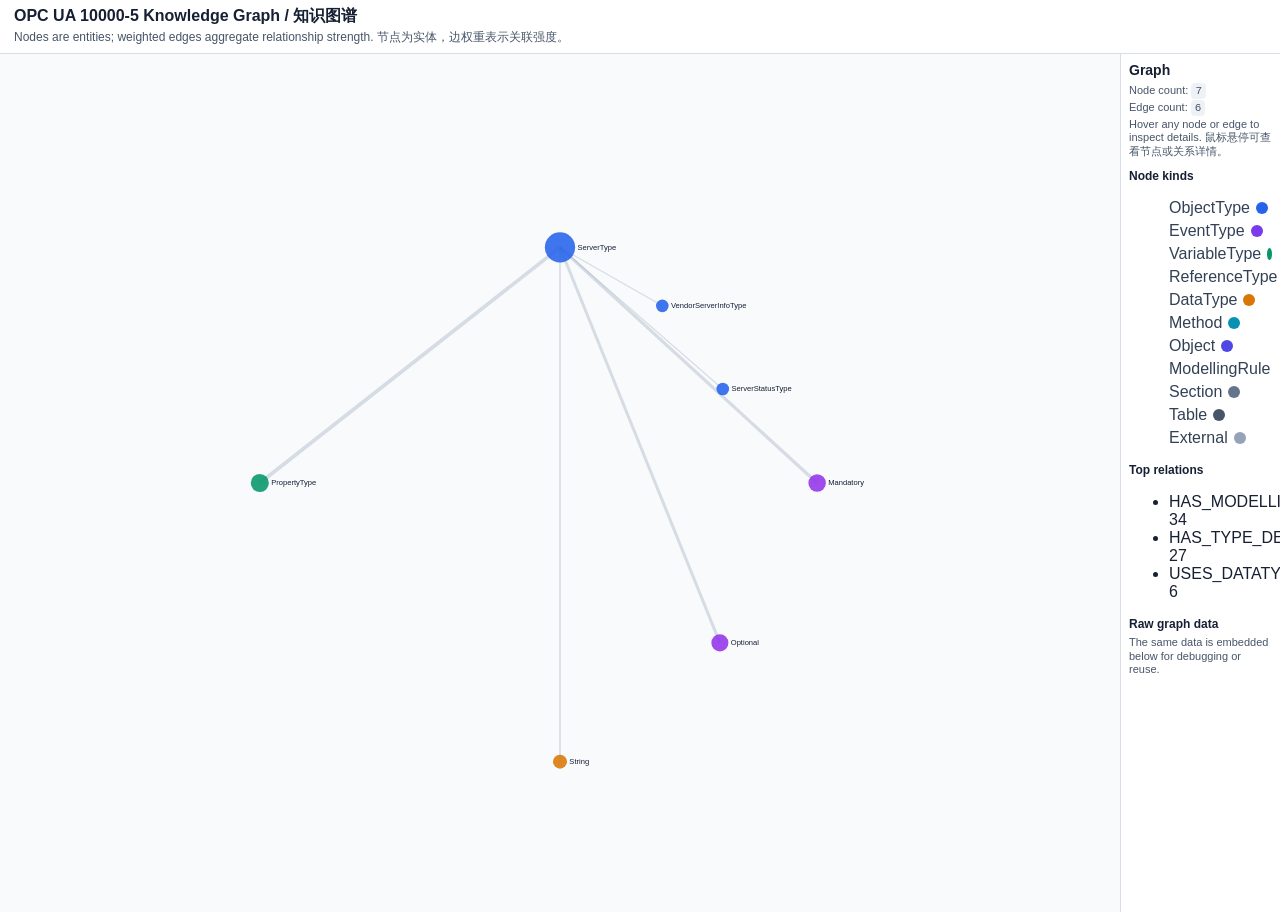
==== commit cbefbd02: "Further expand graph display area" ====
--- a/exports/demo_ServerType_graph.html
+++ b/exports/demo_ServerType_graph.html
@@ -5,20 +5,20 @@
   <title>OPC UA 10000-5 Knowledge Graph</title>
   <style>
     body { margin: 0; font-family: Segoe UI, Arial, sans-serif; color: #172033; background: #f8fafc; }
-    header { padding: 10px 18px 8px; border-bottom: 1px solid #d8dee8; background: #ffffff; }
-    h1 { margin: 0 0 3px; font-size: 18px; }
-    p { margin: 4px 0; color: #475569; }
-    header p { font-size: 13px; }
-    .wrap { display: grid; grid-template-columns: minmax(0, 1fr) 220px; min-height: calc(100vh - 58px); }
-    svg { width: 100%; height: calc(100vh - 58px); background: #f8fafc; }
-    aside { border-left: 1px solid #d8dee8; padding: 12px; background: #fff; overflow: auto; }
-    aside h2 { margin: 0 0 8px; font-size: 16px; }
-    aside h3 { margin: 14px 0 6px; font-size: 13px; }
+    header { padding: 6px 14px 5px; border-bottom: 1px solid #d8dee8; background: #ffffff; }
+    h1 { margin: 0 0 1px; font-size: 16px; }
+    p { margin: 2px 0; color: #475569; }
+    header p { font-size: 12px; }
+    .wrap { display: grid; grid-template-columns: minmax(0, 1fr) 160px; min-height: calc(100vh - 42px); }
+    svg { width: 100%; height: calc(100vh - 42px); background: #f8fafc; }
+    aside { border-left: 1px solid #d8dee8; padding: 8px; background: #fff; overflow: auto; }
+    aside h2 { margin: 0 0 6px; font-size: 14px; }
+    aside h3 { margin: 10px 0 5px; font-size: 12px; }
     text { font-size: 13px; fill: #172033; paint-order: stroke; stroke: #f8fafc; stroke-width: 3px; }
-    .legend li { display: flex; align-items: center; gap: 8px; margin: 7px 0; color: #334155; }
-    .legend b { display: inline-block; width: 14px; height: 14px; border-radius: 50%; }
+    .legend li { display: flex; align-items: center; gap: 6px; margin: 5px 0; color: #334155; }
+    .legend b { display: inline-block; width: 12px; height: 12px; border-radius: 50%; }
     code { background: #eef2f7; padding: 2px 4px; border-radius: 4px; }
-    .hint { font-size: 12px; line-height: 1.35; }
+    .hint { font-size: 11px; line-height: 1.25; }
   </style>
 </head>
 <body>
@@ -27,9 +27,9 @@
     <p>Nodes are entities; weighted edges aggregate relationship strength. 节点为实体，边权重表示关联强度。</p>
   </header>
   <main class="wrap">
-    <svg viewBox="0 0 1680 1080" role="img" aria-label="Knowledge graph">
-      <g><line x1="840.0" y1="272.1" x2="480.9" y2="540.0" stroke="#94a3b8" stroke-width="6.20" opacity="0.34"><title>ObjectType:ServerType -&gt; VariableType:PropertyType | weight=21 | HAS_TYPE_DEFINITION</title></line><line x1="1138.3" y1="540.0" x2="840.0" y2="272.1" stroke="#94a3b8" stroke-width="5.49" opacity="0.34"><title>ModellingRule:Mandatory -&gt; ObjectType:ServerType | weight=18 | HAS_MODELLING_RULE</title></line><line x1="1024.2" y1="724.2" x2="840.0" y2="272.1" stroke="#94a3b8" stroke-width="5.01" opacity="0.34"><title>ModellingRule:Optional -&gt; ObjectType:ServerType | weight=16 | HAS_MODELLING_RULE</title></line><line x1="840.0" y1="868.7" x2="840.0" y2="272.1" stroke="#94a3b8" stroke-width="2.63" opacity="0.34"><title>DataType:String -&gt; ObjectType:ServerType | weight=6 | USES_DATATYPE</title></line><line x1="1021.8" y1="435.1" x2="840.0" y2="272.1" stroke="#94a3b8" stroke-width="1.91" opacity="0.34"><title>ObjectType:ServerStatusType -&gt; ObjectType:ServerType | weight=3 | HAS_TYPE_DEFINITION</title></line><line x1="840.0" y1="272.1" x2="955.1" y2="340.7" stroke="#94a3b8" stroke-width="1.91" opacity="0.34"><title>ObjectType:ServerType -&gt; ObjectType:VendorServerInfoType | weight=3 | HAS_TYPE_DEFINITION</title></line></g>
-      <g><g class="node" data-kind="ObjectType"><circle cx="840.0" cy="272.1" r="26.0" fill="#2563eb" opacity="0.88"><title>ObjectType:ServerType | ObjectType | score=120 | section=6.3.1</title></circle><text x="870.0" y="276.1">ServerType</text></g><g class="node" data-kind="VariableType"><circle cx="480.9" cy="540.0" r="15.5" fill="#059669" opacity="0.88"><title>VariableType:PropertyType | VariableType | score=21 | section=7.3</title></circle><text x="500.5" y="544.0">PropertyType</text></g><g class="node" data-kind="ModellingRule"><circle cx="1138.3" cy="540.0" r="15.0" fill="#9333ea" opacity="0.88"><title>ModellingRule:Mandatory | ModellingRule | score=18 | section=8.4.2</title></circle><text x="1157.2" y="544.0">Mandatory</text></g><g class="node" data-kind="ModellingRule"><circle cx="1024.2" cy="724.2" r="14.6" fill="#9333ea" opacity="0.88"><title>ModellingRule:Optional | ModellingRule | score=16 | section=8.4.3</title></circle><text x="1042.8" y="728.2">Optional</text></g><g class="node" data-kind="DataType"><circle cx="840.0" cy="868.7" r="12.0" fill="#d97706" opacity="0.88"><title>DataType:String | DataType | score=6 | section=12.2.11</title></circle><text x="856.0" y="872.7">String</text></g><g class="node" data-kind="ObjectType"><circle cx="955.1" cy="340.7" r="10.8" fill="#2563eb" opacity="0.88"><title>ObjectType:VendorServerInfoType | ObjectType | score=3 | section=6.3.6</title></circle><text x="969.9" y="344.7">VendorServerInfoType</text></g><g class="node" data-kind="ObjectType"><circle cx="1021.8" cy="435.1" r="10.8" fill="#2563eb" opacity="0.88"><title>ObjectType:ServerStatusType | ObjectType | score=3 | section=</title></circle><text x="1036.6" y="439.1">ServerStatusType</text></g></g>
+    <svg viewBox="0 0 1920 1200" role="img" aria-label="Knowledge graph">
+      <g><line x1="960.0" y1="196.1" x2="445.4" y2="600.0" stroke="#94a3b8" stroke-width="6.20" opacity="0.34"><title>ObjectType:ServerType -&gt; VariableType:PropertyType | weight=21 | HAS_TYPE_DEFINITION</title></line><line x1="1400.8" y1="600.0" x2="960.0" y2="196.1" stroke="#94a3b8" stroke-width="5.49" opacity="0.34"><title>ModellingRule:Mandatory -&gt; ObjectType:ServerType | weight=18 | HAS_MODELLING_RULE</title></line><line x1="1234.1" y1="874.1" x2="960.0" y2="196.1" stroke="#94a3b8" stroke-width="5.01" opacity="0.34"><title>ModellingRule:Optional -&gt; ObjectType:ServerType | weight=16 | HAS_MODELLING_RULE</title></line><line x1="960.0" y1="1077.7" x2="960.0" y2="196.1" stroke="#94a3b8" stroke-width="2.63" opacity="0.34"><title>DataType:String -&gt; ObjectType:ServerType | weight=6 | USES_DATATYPE</title></line><line x1="1239.0" y1="438.9" x2="960.0" y2="196.1" stroke="#94a3b8" stroke-width="1.91" opacity="0.34"><title>ObjectType:ServerStatusType -&gt; ObjectType:ServerType | weight=3 | HAS_TYPE_DEFINITION</title></line><line x1="960.0" y1="196.1" x2="1135.4" y2="296.3" stroke="#94a3b8" stroke-width="1.91" opacity="0.34"><title>ObjectType:ServerType -&gt; ObjectType:VendorServerInfoType | weight=3 | HAS_TYPE_DEFINITION</title></line></g>
+      <g><g class="node" data-kind="ObjectType"><circle cx="960.0" cy="196.1" r="26.0" fill="#2563eb" opacity="0.88"><title>ObjectType:ServerType | ObjectType | score=120 | section=6.3.1</title></circle><text x="990.0" y="200.1">ServerType</text></g><g class="node" data-kind="VariableType"><circle cx="445.4" cy="600.0" r="15.5" fill="#059669" opacity="0.88"><title>VariableType:PropertyType | VariableType | score=21 | section=7.3</title></circle><text x="464.9" y="604.0">PropertyType</text></g><g class="node" data-kind="ModellingRule"><circle cx="1400.8" cy="600.0" r="15.0" fill="#9333ea" opacity="0.88"><title>ModellingRule:Mandatory | ModellingRule | score=18 | section=8.4.2</title></circle><text x="1419.8" y="604.0">Mandatory</text></g><g class="node" data-kind="ModellingRule"><circle cx="1234.1" cy="874.1" r="14.6" fill="#9333ea" opacity="0.88"><title>ModellingRule:Optional | ModellingRule | score=16 | section=8.4.3</title></circle><text x="1252.7" y="878.1">Optional</text></g><g class="node" data-kind="DataType"><circle cx="960.0" cy="1077.7" r="12.0" fill="#d97706" opacity="0.88"><title>DataType:String | DataType | score=6 | section=12.2.11</title></circle><text x="976.0" y="1081.7">String</text></g><g class="node" data-kind="ObjectType"><circle cx="1135.4" cy="296.3" r="10.8" fill="#2563eb" opacity="0.88"><title>ObjectType:VendorServerInfoType | ObjectType | score=3 | section=6.3.6</title></circle><text x="1150.2" y="300.3">VendorServerInfoType</text></g><g class="node" data-kind="ObjectType"><circle cx="1239.0" cy="438.9" r="10.8" fill="#2563eb" opacity="0.88"><title>ObjectType:ServerStatusType | ObjectType | score=3 | section=</title></circle><text x="1253.8" y="442.9">ServerStatusType</text></g></g>
     </svg>
     <aside>
       <h2>Graph</h2>
